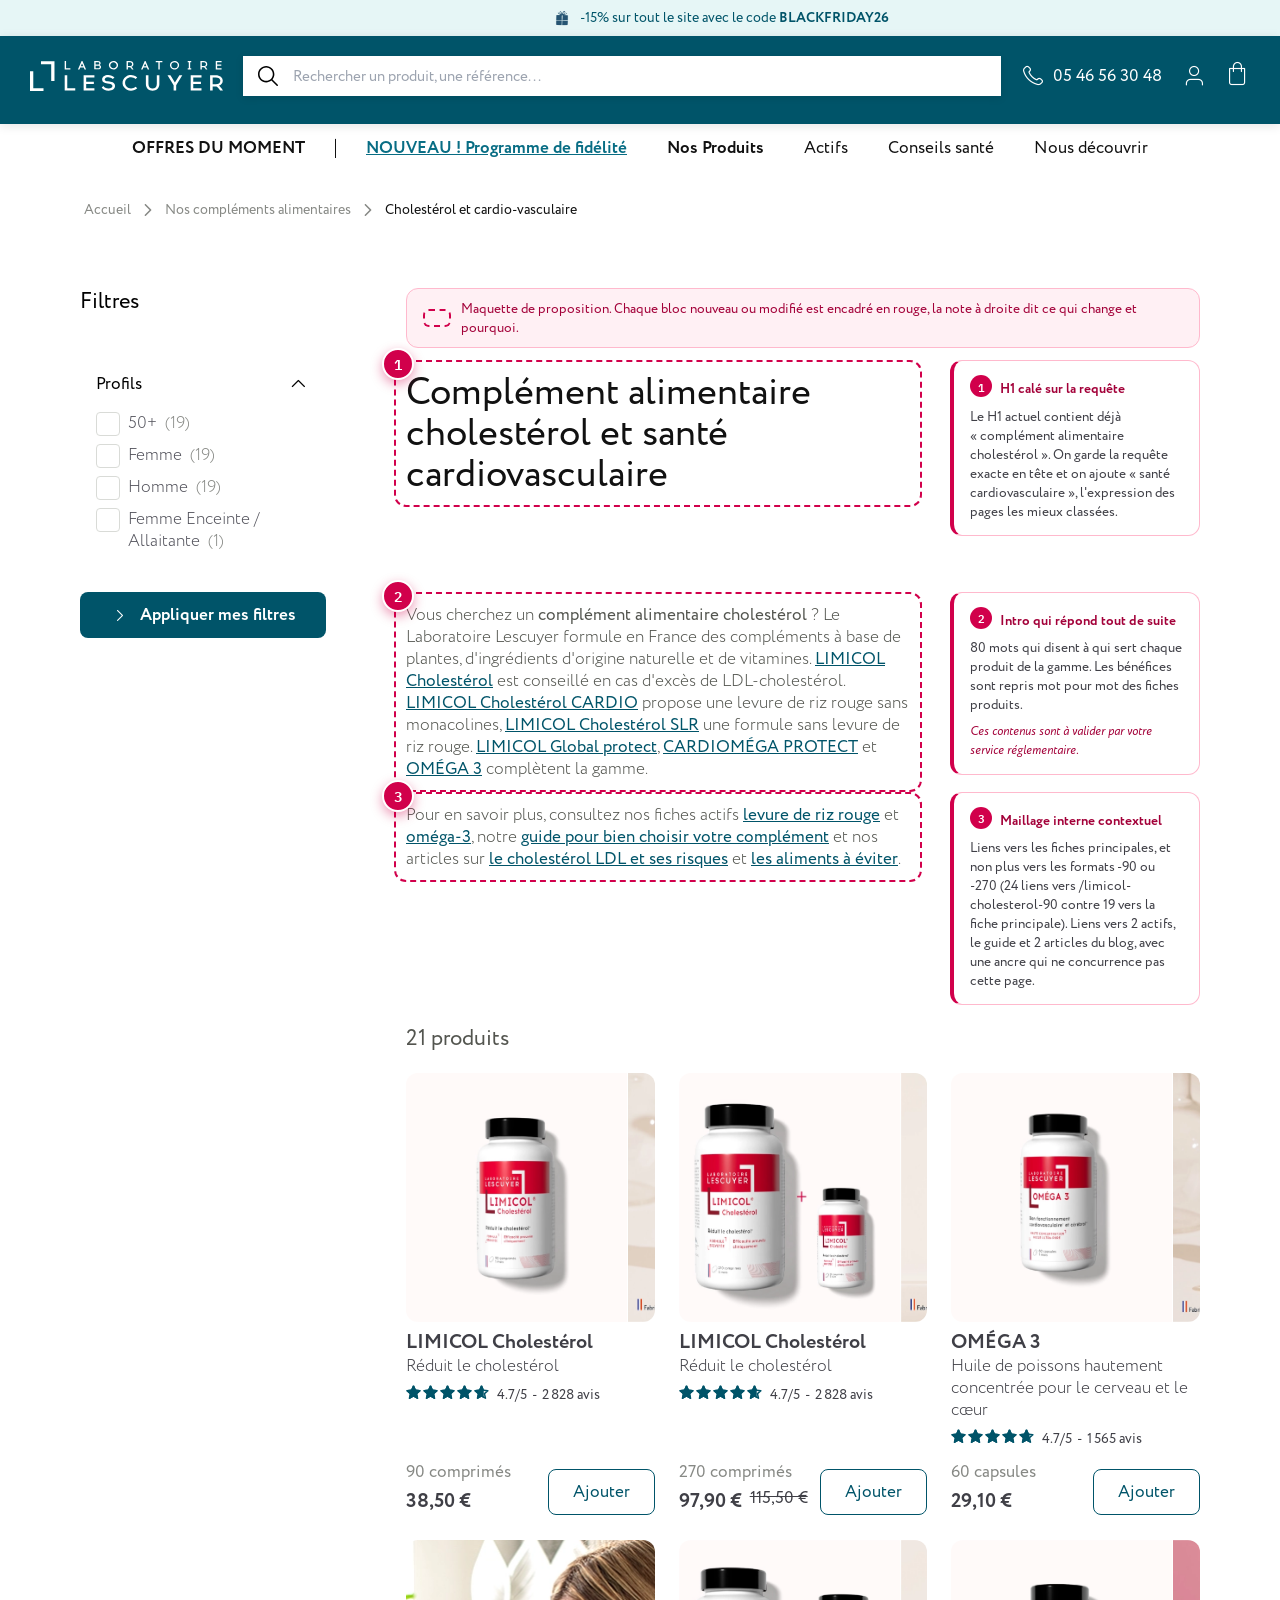
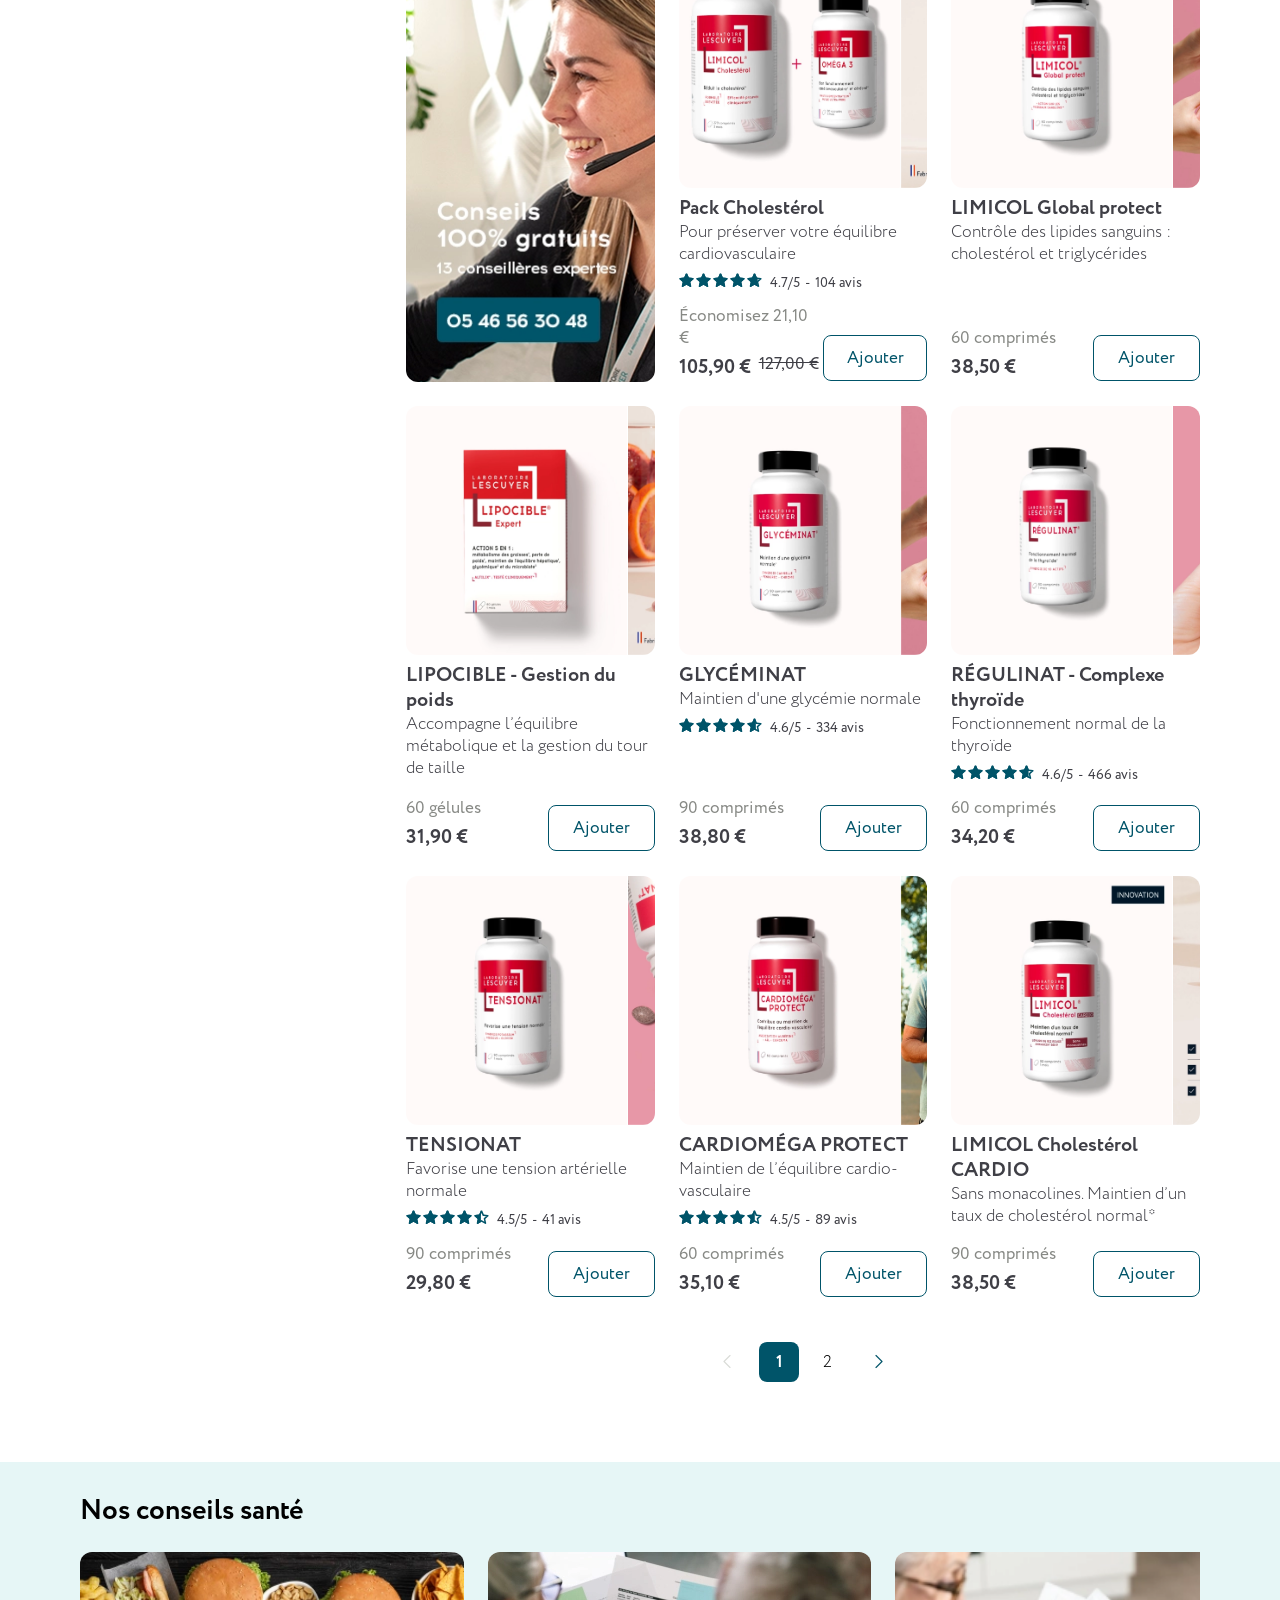
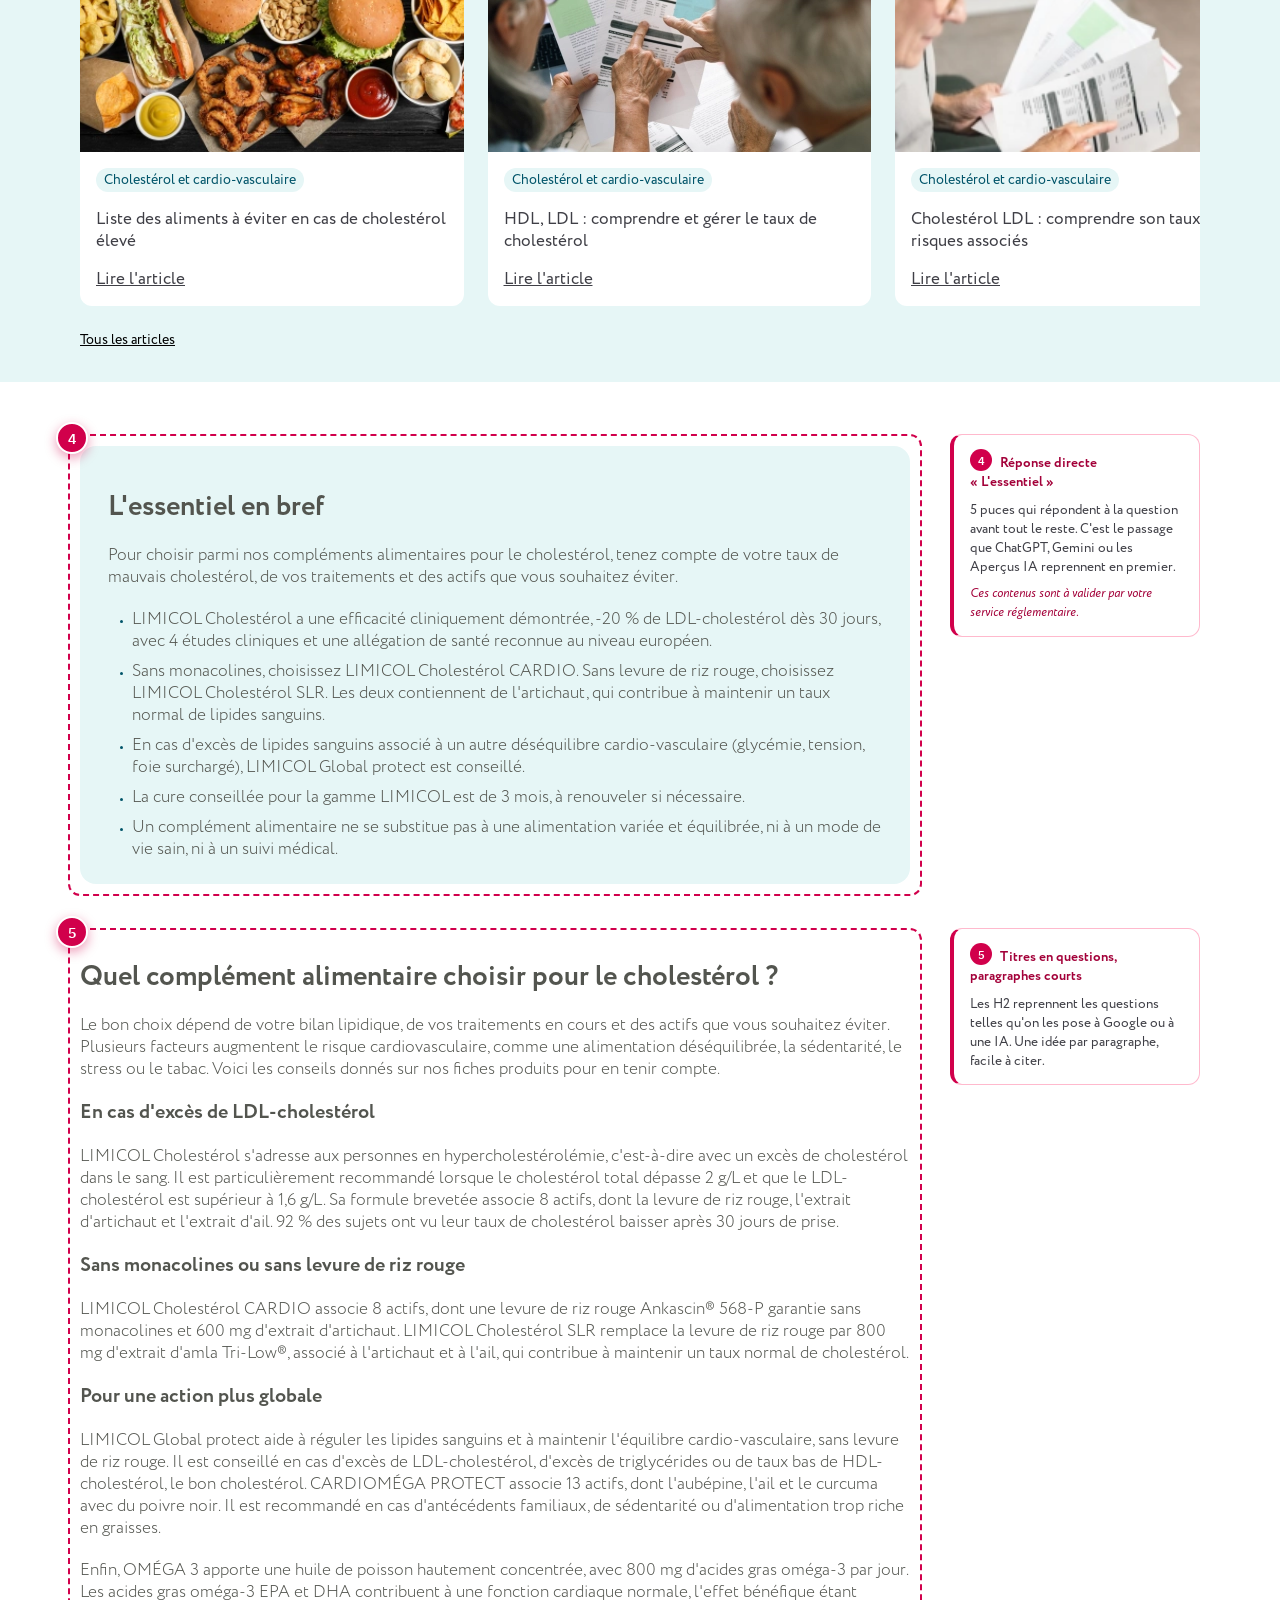
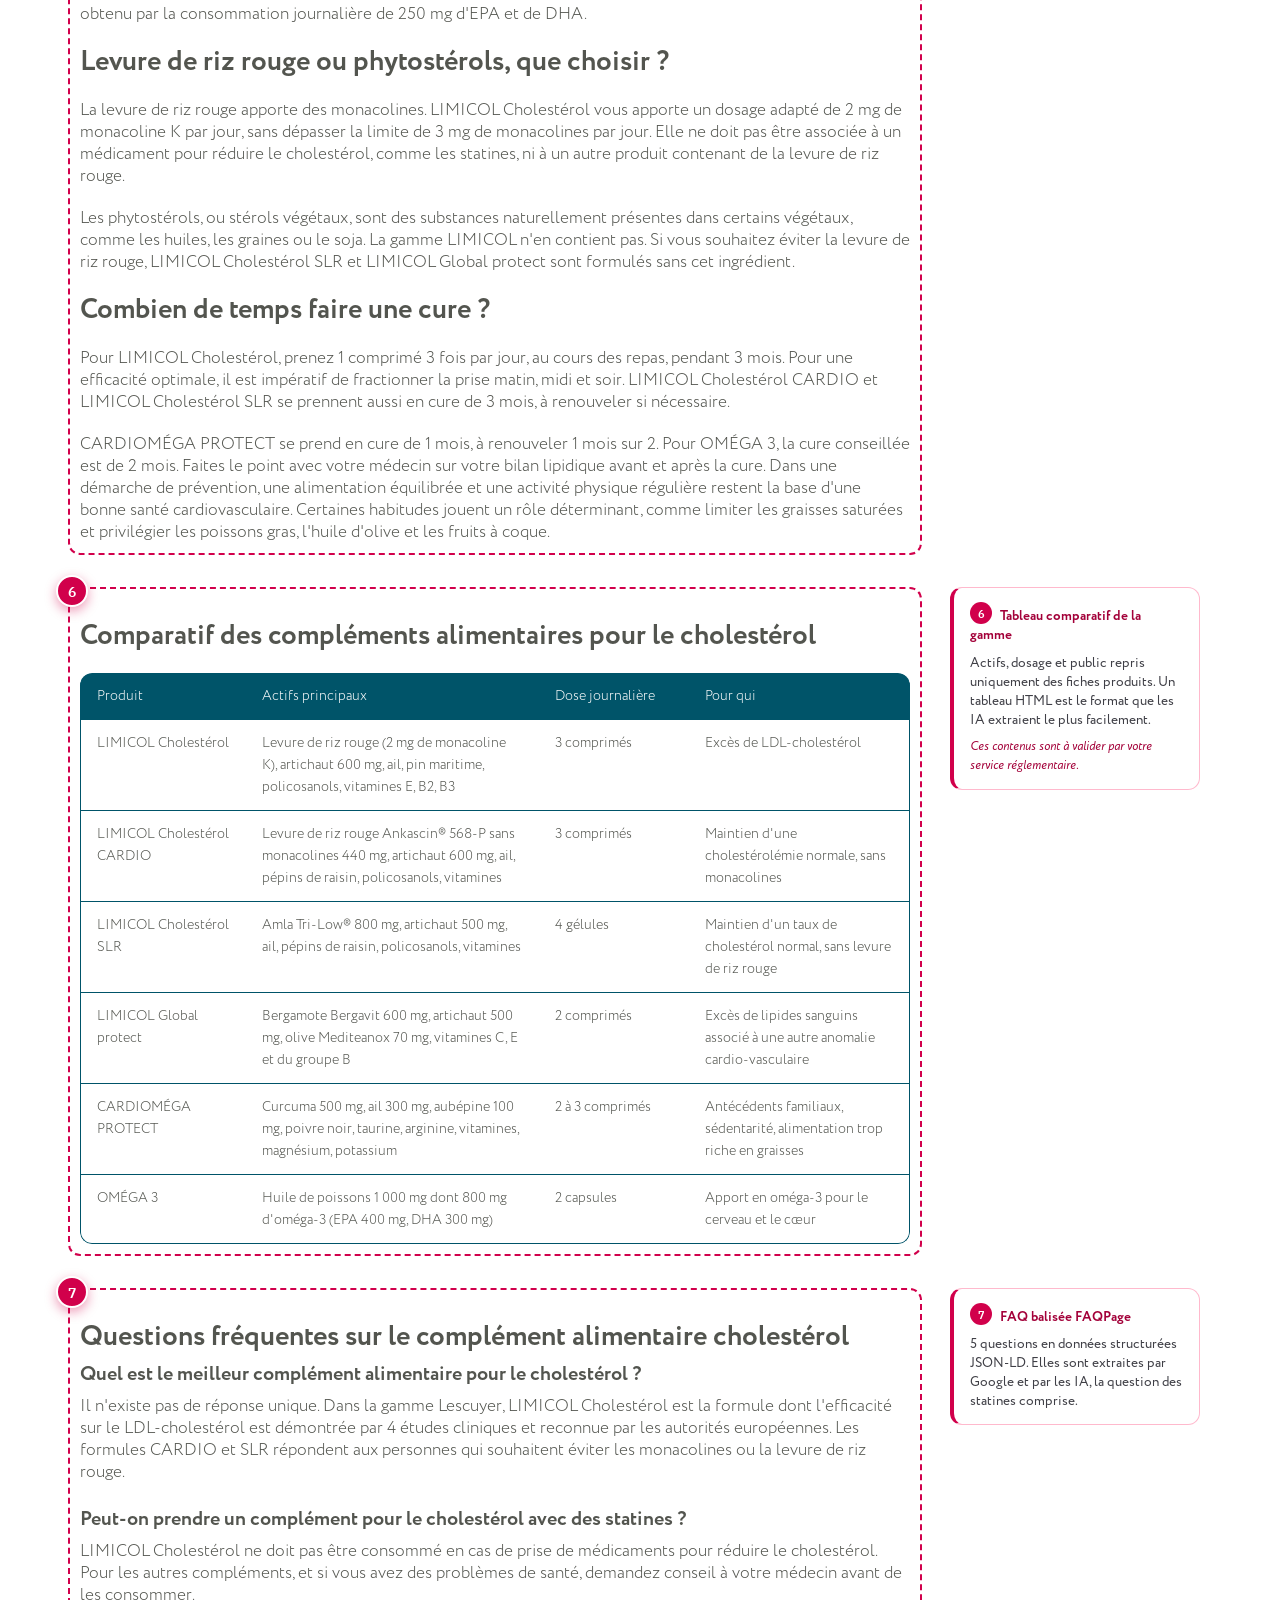
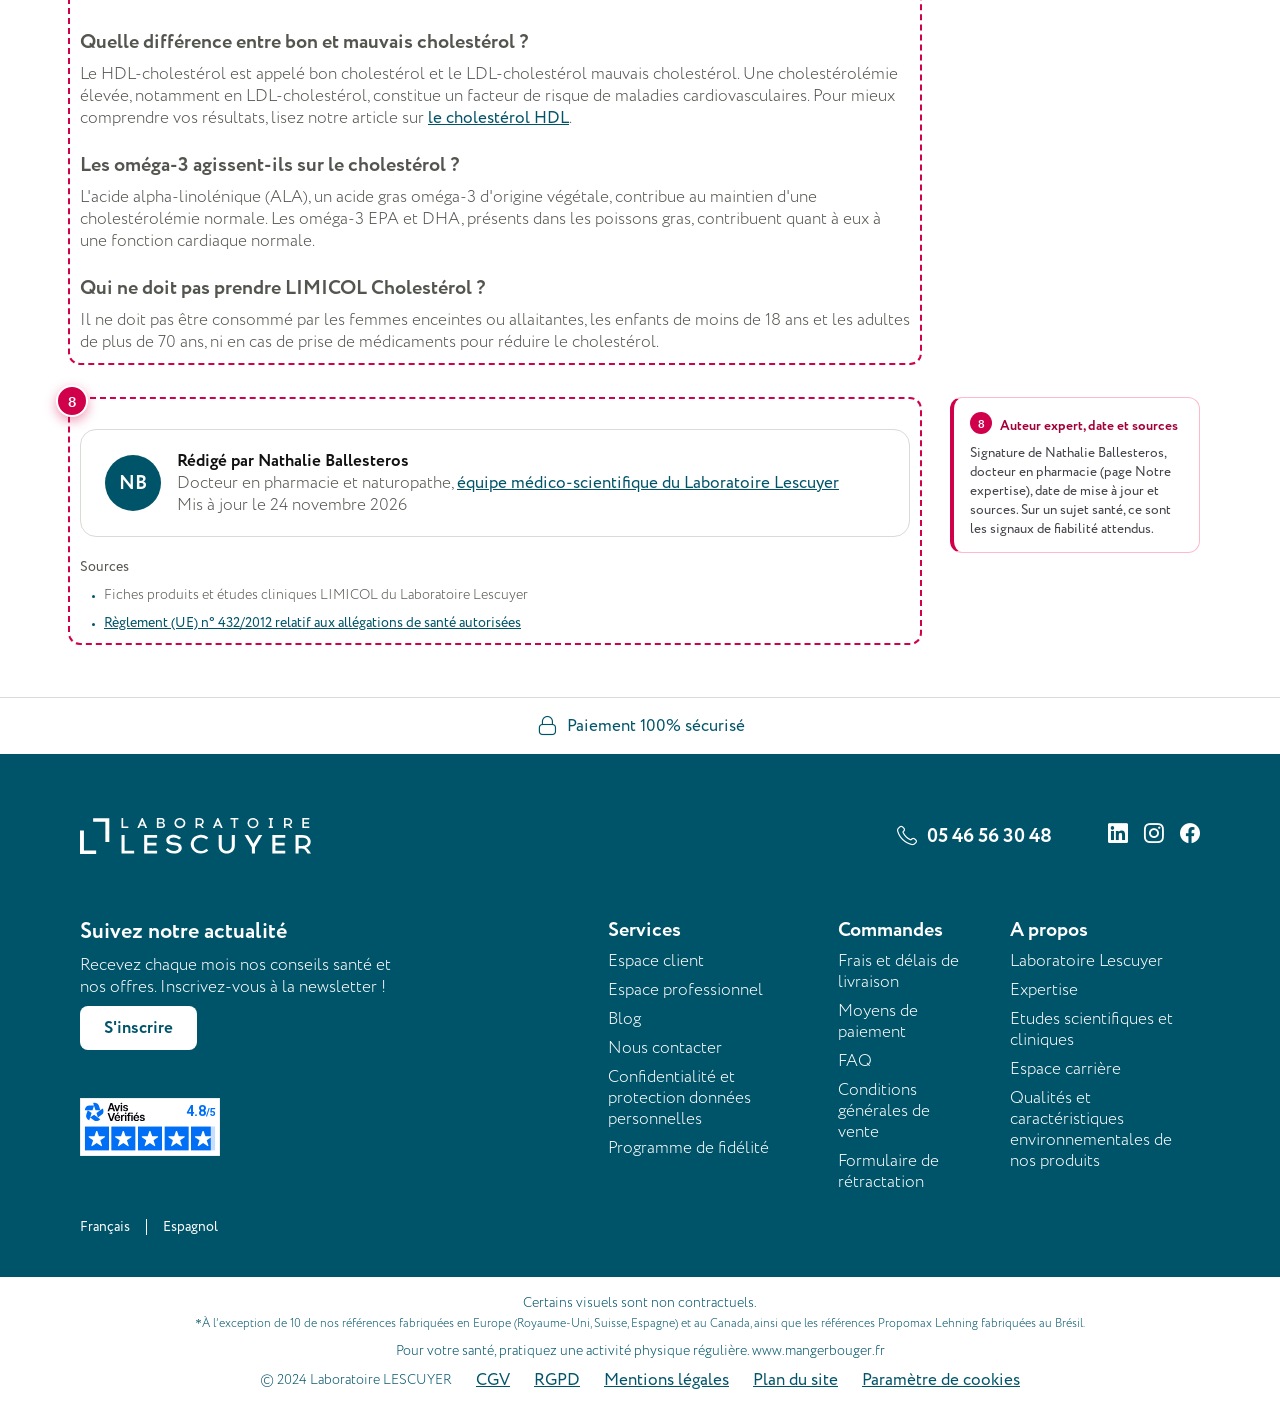
==== index.html @ f57c7432 "Maquette page cholestérol (proposition SEO/GEO)" ====
<!DOCTYPE html><html lang="fr-FR" dir="ltr" class="" style=""><head>
<meta name="robots" content="noindex, nofollow"><meta http-equiv="origin-trial" content="A7vZI3v+Gz7JfuRolKNM4Aff6zaGuT7X0mf3wtoZTnKv6497cVMnhy03KDqX7kBz/q/[base64]"><style type="text/css" data-primevue-style-id="layer-order">@layer tailwind-base, primevue, tailwind-utilities</style><meta charset="utf-8">
<meta name="viewport" content="width=device-width, initial-scale=1, maximum-scale=1, user-scalable=0">
<title>Complément alimentaire Cholestérol et cardio-vasculaire - Laboratoire Lescuyer</title>


<link rel="stylesheet" as="style" href="assets/use.typekit.net/gea6ejv.css">
<style> </style>
<style>.border-spacing-0,table{--tw-border-spacing-x:0;--tw-border-spacing-y:0}.-rotate-180,.-translate-x-1\/2,.-translate-x-2\/4,.-translate-x-full,.-translate-y-1\/2,.-translate-y-3,.-translate-y-full,.\[\&\:first-child\]\:before\:translate-x-\[100\%\]:before,.\[\&\>\*\:first-child\]\:-translate-y-1\/2>*,.\[\&\>\*\:last-child\]\:-translate-y-1\/2>*,.before\:-translate-x-1\/2:before,.before\:-translate-y-1\/2:before,.before\:transform:before,.before\:translate-x-10:before,.hover\:scale-150,.lg\:-translate-y-0,.lg\:translate-y-0,.rotate-0,.rotate-45,.scale-0,.scale-100,.scale-110,.scale-125,.scale-150,.scale-75,.scale-\[0\.1\],.scale-\[1\.1\],.scale-\[1\,1\],.scale-y-\[0\.8\],.transform,.translate-x-0,.translate-x-10,.translate-x-1\/2,.translate-x-full,.translate-y-0,.translate-y-2\/4,.translate-y-\[2px\],.translate-y-\[48px\],.translate-y-\[4px\],.translate-y-full{--tw-translate-x:0;--tw-translate-y:0;--tw-rotate:0;--tw-skew-x:0;--tw-skew-y:0;--tw-scale-x:1;--tw-scale-y:1}.shadow-\[0_0_4px_rgba\(0\,0\,0\,0\.25\)\]{--tw-ring-offset-shadow:0 0 #0000;--tw-ring-shadow:0 0 #0000;--tw-shadow:0 0 #0000;--tw-shadow-colored:0 0 #0000}.focus-visible\:ring-1,.focus-visible\:ring-inset,.focus\:ring,.focus\:ring-0,.focus\:ring-1,.focus\:ring-inset,.peer-focus-visible\:ring-1,.ring-1,.ring-inset{--tw-ring-inset: ;--tw-ring-offset-width:0px;--tw-ring-offset-color:#fff;--tw-ring-color:rgba(59,130,246,.5);--tw-ring-offset-shadow:0 0 #0000;--tw-ring-shadow:0 0 #0000;--tw-shadow:0 0 #0000;--tw-shadow-colored:0 0 #0000}.blur,.drop-shadow-lg,.drop-shadow-md,.filter{--tw-blur: ;--tw-brightness: ;--tw-contrast: ;--tw-grayscale: ;--tw-hue-rotate: ;--tw-invert: ;--tw-saturate: ;--tw-sepia: ;--tw-drop-shadow: }.backdrop-blur-\[10px\],.backdrop-blur-sm{--tw-backdrop-blur: ;--tw-backdrop-brightness: ;--tw-backdrop-contrast: ;--tw-backdrop-grayscale: ;--tw-backdrop-hue-rotate: ;--tw-backdrop-invert: ;--tw-backdrop-opacity: ;--tw-backdrop-saturate: ;--tw-backdrop-sepia: }*,:after,:before{border:0 solid;box-sizing:border-box}:after,:before{--tw-content:""}:host,html{line-height:1.5;-webkit-text-size-adjust:100%;font-family:ui-sans-serif,system-ui,sans-serif,Apple Color Emoji,Segoe UI Emoji,Segoe UI Symbol,Noto Color Emoji;font-feature-settings:normal;font-variation-settings:normal;-moz-tab-size:4;-o-tab-size:4;tab-size:4;-webkit-tap-highlight-color:transparent}body{line-height:inherit;margin:0}hr{border-top-width:1px;color:inherit;height:0}abbr:where([title]){-webkit-text-decoration:underline dotted;text-decoration:underline dotted}h1,h2,h3,h4,h5,h6{font-size:inherit;font-weight:inherit}a{color:inherit;text-decoration:inherit}b,strong{font-weight:bolder}code,kbd,pre,samp{font-family:ui-monospace,SFMono-Regular,Menlo,Monaco,Consolas,Liberation Mono,Courier New,monospace;font-feature-settings:normal;font-size:1em;font-variation-settings:normal}small{font-size:80%}sub,sup{font-size:75%;line-height:0;position:relative;vertical-align:baseline}sub{bottom:-.25em}sup{top:-.5em}table{border-collapse:collapse;border-color:inherit;text-indent:0}button,input,optgroup,select,textarea{color:inherit;font-family:inherit;font-feature-settings:inherit;font-size:100%;font-variation-settings:inherit;font-weight:inherit;letter-spacing:inherit;line-height:inherit;margin:0;padding:0}button,select{text-transform:none}button,input:where([type=button]),input:where([type=reset]),input:where([type=submit]){-webkit-appearance:button;background-color:transparent;background-image:none}:-moz-focusring{outline:auto}:-moz-ui-invalid{box-shadow:none}progress{vertical-align:baseline}::-webkit-inner-spin-button,::-webkit-outer-spin-button{height:auto}[type=search]{-webkit-appearance:textfield;outline-offset:-2px}::-webkit-search-decoration{-webkit-appearance:none}::-webkit-file-upload-button{-webkit-appearance:button;font:inherit}summary{display:list-item}blockquote,dd,dl,figure,h1,h2,h3,h4,h5,h6,hr,p,pre{margin:0}fieldset{margin:0}fieldset,legend{padding:0}menu,ol,ul{list-style:none;margin:0;padding:0}dialog{padding:0}textarea{resize:vertical}input::-moz-placeholder,textarea::-moz-placeholder{color:#9ca3af;opacity:1}input::placeholder,textarea::placeholder{color:#9ca3af;opacity:1}[role=button],button{cursor:pointer}:disabled{cursor:default}audio,canvas,embed,iframe,img,object,svg,video{display:block;vertical-align:middle}img,video{height:auto;max-width:100%}[hidden]:where(:not([hidden=until-found])){display:none}input[type=number]::-webkit-inner-spin-button,input[type=number]::-webkit-outer-spin-button{-webkit-appearance:none;appearance:none;margin:0}body{font-family:circe,sans-serif;font-size:14px;line-height:20px}.title-1{font-size:28px;line-height:38px}@media(min-width:1024px){.title-1{font-size:34px;line-height:44px}}.title-2{font-size:22px;font-weight:700;line-height:28px}@media(min-width:1024px){.title-2{font-size:28px;line-height:34px}}.title-3{font-size:22px;line-height:28px}.title-4{font-size:20px;line-height:25px}@media(min-width:1024px){.title-4{font-size:22px;line-height:28px}}.title-5{font-size:20px;line-height:25px}.title-content{font-size:22px;font-weight:700;line-height:28px}@media(min-width:1024px){.title-content{font-size:28px;line-height:34px}}.regular-text{font-size:17px;line-height:22px}.\!link:focus-visible{outline-style:solid}.link:focus-visible{outline-style:solid}button:focus-visible{outline-color:rgb(var(--primary));outline-offset:4px;outline-style:solid;outline-width:2px}.sr-only{height:1px;margin:-1px;overflow:hidden;padding:0;position:absolute;width:1px;clip:rect(0,0,0,0);border-width:0;white-space:nowrap}.not-sr-only{height:auto;margin:0;overflow:visible;padding:0;position:static;width:auto;clip:auto;white-space:normal}.pointer-events-none{pointer-events:none}.pointer-events-auto{pointer-events:auto}.visible{visibility:visible}.invisible{visibility:hidden}.static{position:static}.\!fixed{position:fixed!important}.fixed{position:fixed}.\!absolute{position:absolute!important}.absolute{position:absolute}.relative{position:relative}.sticky{position:sticky}.inset-0{inset:0}.inset-x-0{left:0;right:0}.inset-x-16{left:1rem;right:1rem}.\!left-0{left:0!important}.\!top-0{top:0!important}.-bottom-24{bottom:-1.5rem}.bottom-0{bottom:0}.bottom-16{bottom:1rem}.bottom-2{bottom:.125rem}.bottom-32{bottom:2rem}.bottom-8{bottom:.5rem}.bottom-\[-0\.75rem\]{bottom:-.75rem}.bottom-\[20px\]{bottom:20px}.bottom-\[24px\]{bottom:24px}.bottom-\[40px\]{bottom:40px}.bottom-\[56px\]{bottom:56px}.bottom-\[7\%\]{bottom:7%}.left-0{left:0}.left-1\/2{left:50%}.left-16{left:1rem}.left-2\/4{left:50%}.left-8{left:.5rem}.left-\[11px\]{left:11px}.left-\[12px\]{left:12px}.left-\[167px\]{left:167px}.left-\[50\%\]{left:50%}.left-\[80px\]{left:80px}.left-\[8px\]{left:8px}.left-\[95\%\]{left:95%}.left-\[calc\(100\%-78px\)\]{left:calc(100% - 78px)}.right-0{right:0}.right-1\/2{right:50%}.right-12{right:.75rem}.right-16{right:1rem}.right-3{right:.1875rem}.right-8{right:.5rem}.right-\[\.75rem\]{right:.75rem}.right-\[0\.5rem\]{right:.5rem}.right-\[12px\]{right:12px}.right-\[20px\]{right:20px}.right-\[24px\]{right:24px}.right-\[50\%\]{right:50%}.right-\[calc\(100\%-160px\)\]{right:calc(100% - 160px)}.top-0{top:0}.top-1\/2{top:50%}.top-32{top:2rem}.top-\[-2px\]{top:-2px}.top-\[-3px\]{top:-3px}.top-\[175px\]{top:175px}.top-\[18px\]{top:18px}.top-\[211px\]{top:211px}.top-\[40px\]{top:40px}.top-\[50\%\]{top:50%}.top-\[88px\]{top:88px}.top-\[89px\]{top:89px}.top-\[8px\]{top:8px}.top-\[calc\(100\%-42px\)\]{top:calc(100% - 42px)}.top-\[calc\(50\%-17\.5px\)\]{top:calc(50% - 17.5px)}.top-\[unset\]{top:unset}.top-full{top:100%}.z-0{z-index:0}.z-10{z-index:10}.z-20{z-index:20}.z-40{z-index:40}.z-50{z-index:50}.z-\[-1\]{z-index:-1}.z-\[100\]{z-index:100}.z-\[1\]{z-index:1}.z-\[96\]{z-index:96}.z-\[97\]{z-index:97}.z-\[9999\]{z-index:9999}.z-\[999\]{z-index:999}.z-\[99\]{z-index:99}.order-1{order:1}.order-2{order:2}.order-3{order:3}.col-span-1{grid-column:span 1/span 1}.col-span-2{grid-column:span 2/span 2}.float-right{float:right}.float-left{float:left}.\!m-0{margin:0!important}.-m-4{margin:-.25rem}.m-0{margin:0}.m-2{margin:.125rem}.m-\[0\.143rem\]{margin:.143rem}.m-auto{margin:auto}.\!my-40{margin-bottom:2.5rem!important;margin-top:2.5rem!important}.-mx-40{margin-left:-2.5rem;margin-right:-2.5rem}.mx-0{margin-left:0;margin-right:0}.mx-12{margin-left:.75rem;margin-right:.75rem}.mx-16{margin-left:1rem;margin-right:1rem}.mx-2{margin-left:.125rem;margin-right:.125rem}.mx-4{margin-left:.25rem;margin-right:.25rem}.mx-8{margin-left:.5rem;margin-right:.5rem}.mx-\[-10px\]{margin-left:-10px;margin-right:-10px}.mx-auto{margin-left:auto;margin-right:auto}.my-0{margin-bottom:0;margin-top:0}.my-12{margin-bottom:.75rem;margin-top:.75rem}.my-16{margin-bottom:1rem;margin-top:1rem}.my-24{margin-bottom:1.5rem;margin-top:1.5rem}.my-32{margin-bottom:2rem;margin-top:2rem}.my-4{margin-bottom:.25rem;margin-top:.25rem}.my-40{margin-bottom:2.5rem;margin-top:2.5rem}.my-5{margin-bottom:.3125rem;margin-top:.3125rem}.my-8{margin-bottom:.5rem;margin-top:.5rem}.my-\[2px\]{margin-bottom:2px;margin-top:2px}.-mb-2{margin-bottom:-.125rem}.-mb-8{margin-bottom:-.5rem}.-mb-\[10px\]{margin-bottom:-10px}.-ml-16{margin-left:-1rem}.-ml-2{margin-left:-.125rem}.-ml-3{margin-left:-.1875rem}.-ml-4{margin-left:-.25rem}.-ml-8{margin-left:-.5rem}.-ml-\[10px\]{margin-left:-10px}.-ml-\[2px\]{margin-left:-2px}.-ml-\[5px\]{margin-left:-5px}.-mr-2{margin-right:-.125rem}.-mt-12{margin-top:-.75rem}.-mt-16{margin-top:-1rem}.-mt-2{margin-top:-.125rem}.-mt-4{margin-top:-.25rem}.-mt-\[10px\]{margin-top:-10px}.-mt-\[5px\]{margin-top:-5px}.mb-0{margin-bottom:0}.mb-10{margin-bottom:.625rem}.mb-16{margin-bottom:1rem}.mb-2{margin-bottom:.125rem}.mb-20{margin-bottom:1.25rem}.mb-24{margin-bottom:1.5rem}.mb-3{margin-bottom:.1875rem}.mb-32{margin-bottom:2rem}.mb-4{margin-bottom:.25rem}.mb-40{margin-bottom:2.5rem}.mb-5{margin-bottom:.3125rem}.mb-8{margin-bottom:.5rem}.mb-80{margin-bottom:5rem}.mb-\[-16px\]{margin-bottom:-16px}.mb-\[0\.375rem\]{margin-bottom:.375rem}.mb-\[15px\]{margin-bottom:15px}.mb-\[16px\]{margin-bottom:16px}.mb-\[24px\]{margin-bottom:24px}.mb-\[5px\]{margin-bottom:5px}.mb-\[80px\]{margin-bottom:80px}.mb-auto{margin-bottom:auto}.ml-0{margin-left:0}.ml-10{margin-left:.625rem}.ml-16{margin-left:1rem}.ml-2{margin-left:.125rem}.ml-20{margin-left:1.25rem}.ml-8{margin-left:.5rem}.ml-80{margin-left:5rem}.ml-\[-1px\]{margin-left:-1px}.ml-\[0\.375rem\]{margin-left:.375rem}.ml-\[calc\(1\.29rem\+2px\)\]{margin-left:calc(1.29rem + 2px)}.ml-auto{margin-left:auto}.mr-0{margin-right:0}.mr-16{margin-right:1rem}.mr-2{margin-right:.125rem}.mr-4{margin-right:.25rem}.mr-40{margin-right:2.5rem}.mr-5{margin-right:.3125rem}.mr-8{margin-right:.5rem}.mr-auto{margin-right:auto}.ms-5{margin-inline-start:.3125rem}.mt-0{margin-top:0}.mt-10{margin-top:.625rem}.mt-12{margin-top:.75rem}.mt-16{margin-top:1rem}.mt-2{margin-top:.125rem}.mt-20{margin-top:1.25rem}.mt-24{margin-top:1.5rem}.mt-3{margin-top:.1875rem}.mt-32{margin-top:2rem}.mt-40{margin-top:2.5rem}.mt-5{margin-top:.3125rem}.mt-8{margin-top:.5rem}.mt-\[-0\.5rem\]{margin-top:-.5rem}.mt-\[-20px\]{margin-top:-20px}.mt-\[0\.2rem\]{margin-top:.2rem}.mt-\[16px\]{margin-top:16px}.mt-\[2px\]{margin-top:2px}.mt-\[42px\]{margin-top:42px}.mt-auto{margin-top:auto}.box-border{box-sizing:border-box}.block{display:block}.inline-block{display:inline-block}.inline{display:inline}.flex{display:flex}.inline-flex{display:inline-flex}.table{display:table}.grid{display:grid}.hidden{display:none}.aspect-square{aspect-ratio:1/1}.aspect-video{aspect-ratio:16/9}.size-10{height:.625rem;width:.625rem}.size-12{height:.75rem;width:.75rem}.size-16{height:1rem;width:1rem}.size-20{height:1.25rem;width:1.25rem}.size-32{height:2rem;width:2rem}.size-40{height:2.5rem;width:2.5rem}.size-48{height:3rem;width:3rem}.size-\[118px\]{height:118px;width:118px}.size-\[120px\]{height:120px;width:120px}.size-\[12px\]{height:12px;width:12px}.size-\[24px\]{height:24px;width:24px}.size-\[35px\]{height:35px;width:35px}.size-\[40px\]{height:40px;width:40px}.size-full{height:100%;width:100%}.\!h-\[40px\]{height:40px!important}.\!h-\[430px\]{height:430px!important}.\!h-auto{height:auto!important}.\!h-full{height:100%!important}.\!h-min{height:-moz-min-content!important;height:min-content!important}.\!h-screen{height:100vh!important}.h-0{height:0}.h-10{height:.625rem}.h-12{height:.75rem}.h-16{height:1rem}.h-2{height:.125rem}.h-20{height:1.25rem}.h-24{height:1.5rem}.h-3{height:.1875rem}.h-32{height:2rem}.h-4{height:.25rem}.h-5{height:.3125rem}.h-72{height:4.5rem}.h-8{height:.5rem}.h-\[0\.875rem\]{height:.875rem}.h-\[1\.125rem\]{height:1.125rem}.h-\[1\.5rem\]{height:1.5rem}.h-\[1\.70rem\]{height:1.7rem}.h-\[100px\]{height:100px}.h-\[100vh\]{height:100vh}.h-\[10px\]{height:10px}.h-\[1200px\]{height:1200px}.h-\[120px\]{height:120px}.h-\[14px\]{height:14px}.h-\[150px\]{height:150px}.h-\[15px\]{height:15px}.h-\[166px\]{height:166px}.h-\[16px\]{height:16px}.h-\[180px\]{height:180px}.h-\[2\.25rem\]{height:2.25rem}.h-\[20px\]{height:20px}.h-\[223px\]{height:223px}.h-\[250px\]{height:250px}.h-\[2\]{height:2}.h-\[2px\]{height:2px}.h-\[2rem\]{height:2rem}.h-\[300px\]{height:300px}.h-\[30px\]{height:30px}.h-\[328px\]{height:328px}.h-\[32px\]{height:32px}.h-\[350px\]{height:350px}.h-\[354px\]{height:354px}.h-\[360px\]{height:360px}.h-\[3px\]{height:3px}.h-\[3rem\]{height:3rem}.h-\[40px\]{height:40px}.h-\[480px\]{height:480px}.h-\[4px\]{height:4px}.h-\[50px\]{height:50px}.h-\[550px\]{height:550px}.h-\[56px\]{height:56px}.h-\[600px\]{height:600px}.h-\[80px\]{height:80px}.h-\[9px\]{height:9px}.h-\[calc\(100\%\+18px\)\]{height:calc(100% + 18px)}.h-\[calc\(100\%-186px\)\]{height:calc(100% - 186px)}.h-\[calc\(100\%-2px\)\]{height:calc(100% - 2px)}.h-\[calc\(100dvh-89px\)\]{height:calc(100dvh - 89px)}.h-\[calc\(100vh-175px\)\]{height:calc(100vh - 175px)}.h-\[calc\(100vh-211px\)\]{height:calc(100vh - 211px)}.h-auto{height:auto}.h-full{height:100%}.h-screen{height:100vh}.\!max-h-full{max-height:100%!important}.max-h-0{max-height:0}.max-h-40{max-height:2.5rem}.max-h-\[1000px\]{max-height:1000px}.max-h-\[100vh\]{max-height:100vh}.max-h-\[180px\]{max-height:180px}.max-h-\[200px\]{max-height:200px}.max-h-\[24rem\]{max-height:24rem}.max-h-\[300px\]{max-height:300px}.max-h-\[80svh\]{max-height:80svh}.max-h-\[92px\]{max-height:92px}.max-h-\[calc\(100vh-175px\)\]{max-height:calc(100vh - 175px)}.max-h-\[calc\(100vh-211px\)\]{max-height:calc(100vh - 211px)}.max-h-full{max-height:100%}.max-h-screen{max-height:100vh}.min-h-0{min-height:0}.min-h-\[120px\]{min-height:120px}.min-h-\[12rem\]{min-height:12rem}.min-h-\[190px\]{min-height:190px}.min-h-\[218px\]{min-height:218px}.min-h-\[328px\]{min-height:328px}.min-h-\[40px\]{min-height:40px}.min-h-\[500px\]{min-height:500px}.min-h-\[56px\]{min-height:56px}.min-h-\[70px\]{min-height:70px}.min-h-\[800px\]{min-height:800px}.min-h-\[92px\]{min-height:92px}.min-h-full{min-height:100%}.\!w-80{width:5rem!important}.\!w-\[114px\]{width:114px!important}.\!w-\[40px\]{width:40px!important}.\!w-screen{width:100vw!important}.w-0{width:0}.w-1\/2{width:50%}.w-1\/3{width:33.333333%}.w-1\/5{width:20%}.w-10{width:.625rem}.w-12{width:.75rem}.w-16{width:1rem}.w-2{width:.125rem}.w-24{width:1.5rem}.w-3{width:.1875rem}.w-32{width:2rem}.w-4{width:.25rem}.w-5{width:.3125rem}.w-8{width:.5rem}.w-80{width:5rem}.w-\[0\.875rem\]{width:.875rem}.w-\[1\%\]{width:1%}.w-\[1\.125rem\]{width:1.125rem}.w-\[1\.143rem\]{width:1.143rem}.w-\[1\.70rem\]{width:1.7rem}.w-\[100px\]{width:100px}.w-\[100vw\]{width:100vw}.w-\[105px\]{width:105px}.w-\[10px\]{width:10px}.w-\[140px\]{width:140px}.w-\[144px\]{width:144px}.w-\[14px\]{width:14px}.w-\[150px\]{width:150px}.w-\[17px\]{width:17px}.w-\[193px\]{width:193px}.w-\[194px\]{width:194px}.w-\[1px\]{width:1px}.w-\[200px\]{width:200px}.w-\[20px\]{width:20px}.w-\[21px\]{width:21px}.w-\[220px\]{width:220px}.w-\[231px\]{width:231px}.w-\[250px\]{width:250px}.w-\[25px\]{width:25px}.w-\[2px\]{width:2px}.w-\[300px\]{width:300px}.w-\[302px\]{width:302px}.w-\[320px\]{width:320px}.w-\[3px\]{width:3px}.w-\[3rem\]{width:3rem}.w-\[40px\]{width:40px}.w-\[46px\]{width:46px}.w-\[56px\]{width:56px}.w-\[60px\]{width:60px}.w-\[80px\]{width:80px}.w-\[90\%\]{width:90%}.w-\[9px\]{width:9px}.w-\[calc\(100\%\+16px\)\]{width:calc(100% + 16px)}.w-\[calc\(100\%\+18px\)\]{width:calc(100% + 18px)}.w-\[calc\(100\%-136px\)\]{width:calc(100% - 136px)}.w-\[calc\(100\%-24px\)\]{width:calc(100% - 24px)}.w-\[calc\(100\%-32px\)\]{width:calc(100% - 32px)}.w-\[calc\(100\%-8px-80px\)\]{width:calc(100% - 88px)}.w-\[calc\(100\%\/3\)\]{width:33.33333%}.w-\[calc\(100vw-542px\)\]{width:calc(100vw - 542px)}.w-\[calc\(25\%-6px\)\]{width:calc(25% - 6px)}.w-\[calc\(50\%-20px\)\]{width:calc(50% - 20px)}.w-auto{width:auto}.w-fit{width:-moz-fit-content;width:fit-content}.w-full{width:100%}.w-screen{width:100vw}.min-w-0{min-width:0}.min-w-10{min-width:.625rem}.min-w-\[0\.5rem\]{min-width:.5rem}.min-w-\[1\.5rem\]{min-width:1.5rem}.min-w-\[100px\]{min-width:100px}.min-w-\[12\.5rem\]{min-width:12.5rem}.min-w-\[120px\]{min-width:120px}.min-w-\[12rem\]{min-width:12rem}.min-w-\[180px\]{min-width:180px}.min-w-\[2\.25rem\]{min-width:2.25rem}.min-w-\[2\.5rem\]{min-width:2.5rem}.min-w-\[2rem\]{min-width:2rem}.min-w-\[3rem\]{min-width:3rem}.min-w-\[40px\]{min-width:40px}.min-w-\[80px\]{min-width:80px}.min-w-\[80vw\]{min-width:80vw}.min-w-\[92px\]{min-width:92px}.min-w-full{min-width:100%}.max-w-\[1000px\]{max-width:1000px}.max-w-\[120px\]{max-width:120px}.max-w-\[190px\]{max-width:190px}.max-w-\[240px\]{max-width:240px}.max-w-\[300px\]{max-width:300px}.max-w-\[350px\]{max-width:350px}.max-w-\[3rem\]{max-width:3rem}.max-w-\[40px\]{max-width:40px}.max-w-\[680px\]{max-width:680px}.max-w-\[80\%\]{max-width:80%}.max-w-\[800px\]{max-width:800px}.max-w-\[845px\]{max-width:845px}.max-w-\[92px\]{max-width:92px}.max-w-\[calc\(100\%-32px\)\]{max-width:calc(100% - 32px)}.max-w-full{max-width:100%}.max-w-none{max-width:none}.flex-1{flex:1 1 0%}.flex-auto{flex:1 1 auto}.flex-initial{flex:0 1 auto}.flex-none{flex:none}.flex-shrink{flex-shrink:1}.flex-shrink-0{flex-shrink:0}.shrink{flex-shrink:1}.shrink-0{flex-shrink:0}.grow{flex-grow:1}.grow-0{flex-grow:0}.basis-2\/4{flex-basis:50%}.basis-\[50rem\]{flex-basis:50rem}.table-fixed{table-layout:fixed}.border-collapse{border-collapse:collapse}.border-separate{border-collapse:separate}.border-spacing-0{--tw-border-spacing-x:0;--tw-border-spacing-y:0;border-spacing:var(--tw-border-spacing-x) var(--tw-border-spacing-y)}.origin-bottom{transform-origin:bottom}.origin-center{transform-origin:center}.origin-left{transform-origin:left}.origin-right{transform-origin:right}.origin-top{transform-origin:top}.origin-top-right{transform-origin:top right}.-translate-x-1\/2,.-translate-x-2\/4{--tw-translate-x:-50%}.-translate-x-1\/2,.-translate-x-2\/4,.-translate-x-full{transform:translate(var(--tw-translate-x),var(--tw-translate-y)) rotate(var(--tw-rotate)) skew(var(--tw-skew-x)) skewY(var(--tw-skew-y)) scaleX(var(--tw-scale-x)) scaleY(var(--tw-scale-y))}.-translate-x-full{--tw-translate-x:-100%}.-translate-y-1\/2{--tw-translate-y:-50%}.-translate-y-1\/2,.-translate-y-3{transform:translate(var(--tw-translate-x),var(--tw-translate-y)) rotate(var(--tw-rotate)) skew(var(--tw-skew-x)) skewY(var(--tw-skew-y)) scaleX(var(--tw-scale-x)) scaleY(var(--tw-scale-y))}.-translate-y-3{--tw-translate-y:-.1875rem}.-translate-y-full{--tw-translate-y:-100%}.-translate-y-full,.translate-x-0{transform:translate(var(--tw-translate-x),var(--tw-translate-y)) rotate(var(--tw-rotate)) skew(var(--tw-skew-x)) skewY(var(--tw-skew-y)) scaleX(var(--tw-scale-x)) scaleY(var(--tw-scale-y))}.translate-x-0{--tw-translate-x:0}.translate-x-1\/2{--tw-translate-x:50%}.translate-x-10,.translate-x-1\/2{transform:translate(var(--tw-translate-x),var(--tw-translate-y)) rotate(var(--tw-rotate)) skew(var(--tw-skew-x)) skewY(var(--tw-skew-y)) scaleX(var(--tw-scale-x)) scaleY(var(--tw-scale-y))}.translate-x-10{--tw-translate-x:.625rem}.translate-x-full{--tw-translate-x:100%}.translate-x-full,.translate-y-0{transform:translate(var(--tw-translate-x),var(--tw-translate-y)) rotate(var(--tw-rotate)) skew(var(--tw-skew-x)) skewY(var(--tw-skew-y)) scaleX(var(--tw-scale-x)) scaleY(var(--tw-scale-y))}.translate-y-0{--tw-translate-y:0}.translate-y-2\/4{--tw-translate-y:50%}.translate-y-2\/4,.translate-y-\[2px\]{transform:translate(var(--tw-translate-x),var(--tw-translate-y)) rotate(var(--tw-rotate)) skew(var(--tw-skew-x)) skewY(var(--tw-skew-y)) scaleX(var(--tw-scale-x)) scaleY(var(--tw-scale-y))}.translate-y-\[2px\]{--tw-translate-y:2px}.translate-y-\[48px\]{--tw-translate-y:48px}.translate-y-\[48px\],.translate-y-\[4px\]{transform:translate(var(--tw-translate-x),var(--tw-translate-y)) rotate(var(--tw-rotate)) skew(var(--tw-skew-x)) skewY(var(--tw-skew-y)) scaleX(var(--tw-scale-x)) scaleY(var(--tw-scale-y))}.translate-y-\[4px\]{--tw-translate-y:4px}.translate-y-full{--tw-translate-y:100%}.-rotate-180,.translate-y-full{transform:translate(var(--tw-translate-x),var(--tw-translate-y)) rotate(var(--tw-rotate)) skew(var(--tw-skew-x)) skewY(var(--tw-skew-y)) scaleX(var(--tw-scale-x)) scaleY(var(--tw-scale-y))}.-rotate-180{--tw-rotate:-180deg}.rotate-0{--tw-rotate:0deg}.rotate-0,.rotate-45{transform:translate(var(--tw-translate-x),var(--tw-translate-y)) rotate(var(--tw-rotate)) skew(var(--tw-skew-x)) skewY(var(--tw-skew-y)) scaleX(var(--tw-scale-x)) scaleY(var(--tw-scale-y))}.rotate-45{--tw-rotate:45deg}.scale-0{--tw-scale-x:0;--tw-scale-y:0}.scale-0,.scale-100{transform:translate(var(--tw-translate-x),var(--tw-translate-y)) rotate(var(--tw-rotate)) skew(var(--tw-skew-x)) skewY(var(--tw-skew-y)) scaleX(var(--tw-scale-x)) scaleY(var(--tw-scale-y))}.scale-100{--tw-scale-x:1;--tw-scale-y:1}.scale-110{--tw-scale-x:1.1;--tw-scale-y:1.1}.scale-110,.scale-125{transform:translate(var(--tw-translate-x),var(--tw-translate-y)) rotate(var(--tw-rotate)) skew(var(--tw-skew-x)) skewY(var(--tw-skew-y)) scaleX(var(--tw-scale-x)) scaleY(var(--tw-scale-y))}.scale-125{--tw-scale-x:1.25;--tw-scale-y:1.25}.scale-150{--tw-scale-x:1.5;--tw-scale-y:1.5}.scale-150,.scale-75{transform:translate(var(--tw-translate-x),var(--tw-translate-y)) rotate(var(--tw-rotate)) skew(var(--tw-skew-x)) skewY(var(--tw-skew-y)) scaleX(var(--tw-scale-x)) scaleY(var(--tw-scale-y))}.scale-75{--tw-scale-x:.75;--tw-scale-y:.75}.scale-\[0\.1\]{--tw-scale-x:.1;--tw-scale-y:.1}.scale-\[0\.1\],.scale-\[1\,1\]{transform:translate(var(--tw-translate-x),var(--tw-translate-y)) rotate(var(--tw-rotate)) skew(var(--tw-skew-x)) skewY(var(--tw-skew-y)) scaleX(var(--tw-scale-x)) scaleY(var(--tw-scale-y))}.scale-\[1\,1\]{--tw-scale-x:1,1;--tw-scale-y:1,1}.scale-\[1\.1\]{--tw-scale-x:1.1;--tw-scale-y:1.1}.scale-\[1\.1\],.scale-y-\[0\.8\]{transform:translate(var(--tw-translate-x),var(--tw-translate-y)) rotate(var(--tw-rotate)) skew(var(--tw-skew-x)) skewY(var(--tw-skew-y)) scaleX(var(--tw-scale-x)) scaleY(var(--tw-scale-y))}.scale-y-\[0\.8\]{--tw-scale-y:.8}.transform{transform:translate(var(--tw-translate-x),var(--tw-translate-y)) rotate(var(--tw-rotate)) skew(var(--tw-skew-x)) skewY(var(--tw-skew-y)) scaleX(var(--tw-scale-x)) scaleY(var(--tw-scale-y))}.\!transform-none{transform:none!important}.transform-none{transform:none}@keyframes moveItDown{0%{transform:translateY(-100%)}to{transform:translateY(0)}}.animate-move-it-down{animation:moveItDown .5s cubic-bezier(.445,.05,.55,.95) both}@keyframes moveItUp{0%{transform:translateY(0)}to{transform:translateY(-100%)}}.animate-move-it-up{animation:moveItUp .5s cubic-bezier(.445,.05,.55,.95) both}@keyframes pulse{50%{opacity:.5}}.animate-pulse{animation:pulse 2s cubic-bezier(.4,0,.6,1) infinite}@keyframes spin{to{transform:rotate(1turn)}}.animate-spin{animation:spin 1s linear infinite}.cursor-auto{cursor:auto}.cursor-col-resize{cursor:col-resize}.cursor-default{cursor:default}.cursor-grab{cursor:grab}.cursor-move{cursor:move}.cursor-pointer{cursor:pointer}.cursor-row-resize{cursor:row-resize}.cursor-text{cursor:text}.select-none{-webkit-user-select:none;-moz-user-select:none;user-select:none}.list-none{list-style-type:none}.appearance-none{-webkit-appearance:none;-moz-appearance:none;appearance:none}.auto-cols-\[100\%\]{grid-auto-columns:100%}.auto-cols-\[calc\(100\%-48px\)\]{grid-auto-columns:calc(100% - 48px)}.grid-flow-col{grid-auto-flow:column}.auto-rows-min{grid-auto-rows:min-content}.grid-cols-1{grid-template-columns:repeat(1,minmax(0,1fr))}.grid-cols-2{grid-template-columns:repeat(2,minmax(0,1fr))}.flex-row{flex-direction:row}.flex-row-reverse{flex-direction:row-reverse}.flex-col{flex-direction:column}.flex-col-reverse{flex-direction:column-reverse}.flex-wrap{flex-wrap:wrap}.flex-nowrap{flex-wrap:nowrap}.items-start{align-items:flex-start}.items-end{align-items:flex-end}.items-center{align-items:center}.items-baseline{align-items:baseline}.items-stretch{align-items:stretch}.justify-start{justify-content:flex-start}.justify-end{justify-content:flex-end}.justify-center{justify-content:center}.justify-between{justify-content:space-between}.gap-0{gap:0}.gap-10{gap:.625rem}.gap-12{gap:.75rem}.gap-14{gap:.875rem}.gap-16{gap:1rem}.gap-2{gap:.125rem}.gap-20{gap:1.25rem}.gap-24{gap:1.5rem}.gap-32{gap:2rem}.gap-4{gap:.25rem}.gap-40{gap:2.5rem}.gap-48{gap:3rem}.gap-5{gap:.3125rem}.gap-56{gap:3.5rem}.gap-8{gap:.5rem}.gap-\[8px\]{gap:8px}.gap-x-8{-moz-column-gap:.5rem;column-gap:.5rem}.gap-y-12{row-gap:.75rem}.gap-y-16{row-gap:1rem}.gap-y-24{row-gap:1.5rem}.place-self-start{place-self:start}.place-self-end{place-self:end}.place-self-center{place-self:center}.self-start{align-self:flex-start}.self-end{align-self:flex-end}.self-center{align-self:center}.overflow-auto{overflow:auto}.\!overflow-hidden{overflow:hidden!important}.overflow-hidden{overflow:hidden}.overflow-visible{overflow:visible}.overflow-scroll{overflow:scroll}.overflow-x-auto{overflow-x:auto}.overflow-y-auto{overflow-y:auto}.overflow-x-hidden{overflow-x:hidden}.overflow-y-hidden{overflow-y:hidden}.overflow-x-clip{overflow-x:clip}.overscroll-auto{overscroll-behavior:auto}.overscroll-contain{overscroll-behavior:contain}.scroll-smooth{scroll-behavior:smooth}.truncate{overflow:hidden;white-space:nowrap}.overflow-ellipsis,.text-ellipsis,.truncate{text-overflow:ellipsis}.text-clip{text-overflow:clip}.\!whitespace-nowrap{white-space:nowrap!important}.whitespace-nowrap{white-space:nowrap}.whitespace-pre-line{white-space:pre-line}.text-wrap{text-wrap:wrap}.text-nowrap{text-wrap:nowrap}.text-balance{text-wrap:balance}.text-pretty{text-wrap:pretty}.break-words{overflow-wrap:break-word}.break-all{word-break:break-all}.rounded{border-radius:1px}.rounded-10{border-radius:10px}.rounded-12{border-radius:12px}.rounded-16{border-radius:16px}.rounded-4{border-radius:4px}.rounded-8{border-radius:8px}.rounded-\[0\.71rem\]{border-radius:.71rem}.rounded-\[1\.14rem\]{border-radius:1.14rem}.rounded-\[10px\]{border-radius:10px}.rounded-\[12px\]{border-radius:12px}.rounded-\[4px\]{border-radius:4px}.rounded-full{border-radius:999px}.rounded-none{border-radius:0}.rounded-b-4{border-bottom-left-radius:4px;border-bottom-right-radius:4px}.rounded-l-full{border-bottom-left-radius:999px;border-top-left-radius:999px}.rounded-l-none{border-bottom-left-radius:0;border-top-left-radius:0}.rounded-r-10{border-bottom-right-radius:10px;border-top-right-radius:10px}.rounded-r-none{border-bottom-right-radius:0;border-top-right-radius:0}.rounded-t-4{border-top-left-radius:4px;border-top-right-radius:4px}.rounded-bl-none{border-bottom-left-radius:0}.rounded-br-none{border-bottom-right-radius:0}.rounded-tl-none{border-top-left-radius:0}.rounded-tr-none{border-top-right-radius:0}.\!border-0{border-width:0!important}.border{border-width:1px}.border-0{border-width:0}.border-2{border-width:2px}.border-\[1px\]{border-width:1px}.border-x{border-left-width:1px;border-right-width:1px}.border-x-0{border-left-width:0;border-right-width:0}.border-x-\[10px\]{border-left-width:10px;border-right-width:10px}.border-y{border-bottom-width:1px;border-top-width:1px}.border-y-\[10px\]{border-bottom-width:10px;border-top-width:10px}.border-b{border-bottom-width:1px}.border-b-0{border-bottom-width:0}.border-b-2{border-bottom-width:2px}.border-b-\[10px\]{border-bottom-width:10px}.border-l{border-left-width:1px}.border-l-0{border-left-width:0}.border-l-\[10px\]{border-left-width:10px}.border-r{border-right-width:1px}.border-r-0{border-right-width:0}.border-r-\[10px\]{border-right-width:10px}.border-t{border-top-width:1px}.border-t-0{border-top-width:0}.border-t-\[10px\]{border-top-width:10px}.border-solid{border-style:solid}.border-dashed{border-style:dashed}.border-dotted{border-style:dotted}.border-none{border-style:none}.\!border-primary{border-color:rgb(var(--primary))!important}.border-\[\#c3e6cb\]{--tw-border-opacity:1;border-color:rgb(195 230 203/var(--tw-border-opacity,1))}.border-black{--tw-border-opacity:1;border-color:rgb(17 17 17/var(--tw-border-opacity,1))}.border-danger{--tw-border-opacity:1;border-color:rgb(180 35 24/var(--tw-border-opacity,1))}.border-dark-grey{--tw-border-opacity:1;border-color:rgb(83 85 79/var(--tw-border-opacity,1))}.border-info{--tw-border-opacity:1;border-color:rgb(0 84 105/var(--tw-border-opacity,1))}.border-light-grey{--tw-border-opacity:1;border-color:rgb(217 219 215/var(--tw-border-opacity,1))}.border-med-grey{--tw-border-opacity:1;border-color:rgb(135 137 133/var(--tw-border-opacity,1))}.border-primary{border-color:rgb(var(--primary))}.border-primary-900{border-color:rgb(var(--primary-900))}.border-primary-hover{border-color:rgb(var(--primary-hover))}.border-secondary{--tw-border-opacity:1;border-color:rgb(230 246 246/var(--tw-border-opacity,1))}.border-success{--tw-border-opacity:1;border-color:rgb(17 90 56/var(--tw-border-opacity,1))}.border-surface-0{border-color:rgb(var(--surface-0))}.border-surface-0\/20{border-color:rgb(var(--surface-0)/.2)}.border-surface-100{border-color:rgb(var(--surface-100))}.border-surface-200{border-color:rgb(var(--surface-200))}.border-surface-300{border-color:rgb(var(--surface-300))}.border-surface-500{border-color:rgb(var(--surface-500))}.border-surface-500\/20{border-color:rgb(var(--surface-500)/.2)}.border-surface-600{border-color:rgb(var(--surface-600))}.border-surface-700{border-color:rgb(var(--surface-700))}.border-surface-800{border-color:rgb(var(--surface-800))}.border-surface-900{border-color:rgb(var(--surface-900))}.border-surface-950{border-color:rgb(var(--surface-950))}.border-transparent{border-color:transparent}.border-very-light-grey{--tw-border-opacity:1;border-color:rgb(248 249 246/var(--tw-border-opacity,1))}.border-warning{--tw-border-opacity:1;border-color:rgb(122 90 0/var(--tw-border-opacity,1))}.border-white{--tw-border-opacity:1;border-color:rgb(255 255 255/var(--tw-border-opacity,1))}.border-b-surface-700{border-bottom-color:rgb(var(--surface-700))}.border-l-surface-700{border-left-color:rgb(var(--surface-700))}.border-r-surface-700{border-right-color:rgb(var(--surface-700))}.border-r-transparent{border-right-color:transparent}.border-t-surface-700{border-top-color:rgb(var(--surface-700))}.\!bg-secondary{--tw-bg-opacity:1!important;background-color:rgb(230 246 246/var(--tw-bg-opacity,1))!important}.bg-\[\#d4edda\]{--tw-bg-opacity:1;background-color:rgb(212 237 218/var(--tw-bg-opacity,1))}.bg-background-page{--tw-bg-opacity:1;background-color:rgb(255 255 255/var(--tw-bg-opacity,1))}.bg-background-page\/0{background-color:#fff0}.bg-background-page\/10{background-color:#ffffff1a}.bg-background-page\/100{background-color:#fff}.bg-background-page\/15{background-color:#ffffff26}.bg-background-page\/20{background-color:#fff3}.bg-background-page\/25{background-color:#ffffff40}.bg-background-page\/30{background-color:#ffffff4d}.bg-background-page\/35{background-color:#ffffff59}.bg-background-page\/40{background-color:#fff6}.bg-background-page\/45{background-color:#ffffff73}.bg-background-page\/5{background-color:#ffffff0d}.bg-background-page\/50{background-color:#ffffff80}.bg-background-page\/55{background-color:#ffffff8c}.bg-background-page\/60{background-color:#fff9}.bg-background-page\/65{background-color:#ffffffa6}.bg-background-page\/70{background-color:#ffffffb3}.bg-background-page\/75{background-color:#ffffffbf}.bg-background-page\/80{background-color:#fffc}.bg-background-page\/85{background-color:#ffffffd9}.bg-background-page\/90{background-color:#ffffffe6}.bg-background-page\/95{background-color:#fffffff2}.bg-black{--tw-bg-opacity:1;background-color:rgb(17 17 17/var(--tw-bg-opacity,1))}.bg-black\/0{background-color:#1110}.bg-black\/10{background-color:#1111111a}.bg-black\/100{background-color:#111}.bg-black\/15{background-color:#11111126}.bg-black\/20{background-color:#1113}.bg-black\/25{background-color:#11111140}.bg-black\/30{background-color:#1111114d}.bg-black\/35{background-color:#11111159}.bg-black\/40{background-color:#1116}.bg-black\/45{background-color:#11111173}.bg-black\/5{background-color:#1111110d}.bg-black\/50{background-color:#11111180}.bg-black\/55{background-color:#1111118c}.bg-black\/60{background-color:#1119}.bg-black\/65{background-color:#111111a6}.bg-black\/70{background-color:#111111b3}.bg-black\/75{background-color:#111111bf}.bg-black\/80{background-color:#111c}.bg-black\/85{background-color:#111111d9}.bg-black\/90{background-color:#111111e6}.bg-black\/95{background-color:#111111f2}.bg-danger{--tw-bg-opacity:1;background-color:rgb(180 35 24/var(--tw-bg-opacity,1))}.bg-danger-intermediate{--tw-bg-opacity:1;background-color:rgb(243 165 158/var(--tw-bg-opacity,1))}.bg-danger-intermediate\/0{background-color:#f3a59e00}.bg-danger-intermediate\/10{background-color:#f3a59e1a}.bg-danger-intermediate\/100{background-color:#f3a59e}.bg-danger-intermediate\/15{background-color:#f3a59e26}.bg-danger-intermediate\/20{background-color:#f3a59e33}.bg-danger-intermediate\/25{background-color:#f3a59e40}.bg-danger-intermediate\/30{background-color:#f3a59e4d}.bg-danger-intermediate\/35{background-color:#f3a59e59}.bg-danger-intermediate\/40{background-color:#f3a59e66}.bg-danger-intermediate\/45{background-color:#f3a59e73}.bg-danger-intermediate\/5{background-color:#f3a59e0d}.bg-danger-intermediate\/50{background-color:#f3a59e80}.bg-danger-intermediate\/55{background-color:#f3a59e8c}.bg-danger-intermediate\/60{background-color:#f3a59e99}.bg-danger-intermediate\/65{background-color:#f3a59ea6}.bg-danger-intermediate\/70{background-color:#f3a59eb3}.bg-danger-intermediate\/75{background-color:#f3a59ebf}.bg-danger-intermediate\/80{background-color:#f3a59ecc}.bg-danger-intermediate\/85{background-color:#f3a59ed9}.bg-danger-intermediate\/90{background-color:#f3a59ee6}.bg-danger-intermediate\/95{background-color:#f3a59ef2}.bg-danger-light{--tw-bg-opacity:1;background-color:rgb(254 243 242/var(--tw-bg-opacity,1))}.bg-danger-light\/0{background-color:#fef3f200}.bg-danger-light\/10{background-color:#fef3f21a}.bg-danger-light\/100{background-color:#fef3f2}.bg-danger-light\/15{background-color:#fef3f226}.bg-danger-light\/20{background-color:#fef3f233}.bg-danger-light\/25{background-color:#fef3f240}.bg-danger-light\/30{background-color:#fef3f24d}.bg-danger-light\/35{background-color:#fef3f259}.bg-danger-light\/40{background-color:#fef3f266}.bg-danger-light\/45{background-color:#fef3f273}.bg-danger-light\/5{background-color:#fef3f20d}.bg-danger-light\/50{background-color:#fef3f280}.bg-danger-light\/55{background-color:#fef3f28c}.bg-danger-light\/60{background-color:#fef3f299}.bg-danger-light\/65{background-color:#fef3f2a6}.bg-danger-light\/70{background-color:#fef3f2b3}.bg-danger-light\/75{background-color:#fef3f2bf}.bg-danger-light\/80{background-color:#fef3f2cc}.bg-danger-light\/85{background-color:#fef3f2d9}.bg-danger-light\/90{background-color:#fef3f2e6}.bg-danger-light\/95{background-color:#fef3f2f2}.bg-danger\/0{background-color:#b4231800}.bg-danger\/10{background-color:#b423181a}.bg-danger\/100{background-color:#b42318}.bg-danger\/15{background-color:#b4231826}.bg-danger\/20{background-color:#b4231833}.bg-danger\/25{background-color:#b4231840}.bg-danger\/30{background-color:#b423184d}.bg-danger\/35{background-color:#b4231859}.bg-danger\/40{background-color:#b4231866}.bg-danger\/45{background-color:#b4231873}.bg-danger\/5{background-color:#b423180d}.bg-danger\/50{background-color:#b4231880}.bg-danger\/55{background-color:#b423188c}.bg-danger\/60{background-color:#b4231899}.bg-danger\/65{background-color:#b42318a6}.bg-danger\/70{background-color:#b42318b3}.bg-danger\/75{background-color:#b42318bf}.bg-danger\/80{background-color:#b42318cc}.bg-danger\/85{background-color:#b42318d9}.bg-danger\/90{background-color:#b42318e6}.bg-danger\/95{background-color:#b42318f2}.bg-dark-black{--tw-bg-opacity:1;background-color:rgb(45 45 45/var(--tw-bg-opacity,1))}.bg-dark-black\/0{background-color:#2d2d2d00}.bg-dark-black\/10{background-color:#2d2d2d1a}.bg-dark-black\/100{background-color:#2d2d2d}.bg-dark-black\/15{background-color:#2d2d2d26}.bg-dark-black\/20{background-color:#2d2d2d33}.bg-dark-black\/25{background-color:#2d2d2d40}.bg-dark-black\/30{background-color:#2d2d2d4d}.bg-dark-black\/35{background-color:#2d2d2d59}.bg-dark-black\/40{background-color:#2d2d2d66}.bg-dark-black\/45{background-color:#2d2d2d73}.bg-dark-black\/5{background-color:#2d2d2d0d}.bg-dark-black\/50{background-color:#2d2d2d80}.bg-dark-black\/55{background-color:#2d2d2d8c}.bg-dark-black\/60{background-color:#2d2d2d99}.bg-dark-black\/65{background-color:#2d2d2da6}.bg-dark-black\/70{background-color:#2d2d2db3}.bg-dark-black\/75{background-color:#2d2d2dbf}.bg-dark-black\/80{background-color:#2d2d2dcc}.bg-dark-black\/85{background-color:#2d2d2dd9}.bg-dark-black\/90{background-color:#2d2d2de6}.bg-dark-black\/95{background-color:#2d2d2df2}.bg-dark-grey{--tw-bg-opacity:1;background-color:rgb(83 85 79/var(--tw-bg-opacity,1))}.bg-dark-grey\/0{background-color:#53554f00}.bg-dark-grey\/10{background-color:#53554f1a}.bg-dark-grey\/100{background-color:#53554f}.bg-dark-grey\/15{background-color:#53554f26}.bg-dark-grey\/20{background-color:#53554f33}.bg-dark-grey\/25{background-color:#53554f40}.bg-dark-grey\/30{background-color:#53554f4d}.bg-dark-grey\/35{background-color:#53554f59}.bg-dark-grey\/40{background-color:#53554f66}.bg-dark-grey\/45{background-color:#53554f73}.bg-dark-grey\/5{background-color:#53554f0d}.bg-dark-grey\/50{background-color:#53554f80}.bg-dark-grey\/55{background-color:#53554f8c}.bg-dark-grey\/60{background-color:#53554f99}.bg-dark-grey\/65{background-color:#53554fa6}.bg-dark-grey\/70{background-color:#53554fb3}.bg-dark-grey\/75{background-color:#53554fbf}.bg-dark-grey\/80{background-color:#53554fcc}.bg-dark-grey\/85{background-color:#53554fd9}.bg-dark-grey\/90{background-color:#53554fe6}.bg-dark-grey\/95{background-color:#53554ff2}.bg-info{--tw-bg-opacity:1;background-color:rgb(0 84 105/var(--tw-bg-opacity,1))}.bg-info\/0{background-color:#00546900}.bg-info\/10{background-color:#0054691a}.bg-info\/100{background-color:#005469}.bg-info\/15{background-color:#00546926}.bg-info\/20{background-color:#00546933}.bg-info\/25{background-color:#00546940}.bg-info\/30{background-color:#0054694d}.bg-info\/35{background-color:#00546959}.bg-info\/40{background-color:#00546966}.bg-info\/45{background-color:#00546973}.bg-info\/5{background-color:#0054690d}.bg-info\/50{background-color:#00546980}.bg-info\/55{background-color:#0054698c}.bg-info\/60{background-color:#00546999}.bg-info\/65{background-color:#005469a6}.bg-info\/70{background-color:#005469b3}.bg-info\/75{background-color:#005469bf}.bg-info\/80{background-color:#005469cc}.bg-info\/85{background-color:#005469d9}.bg-info\/90{background-color:#005469e6}.bg-info\/95{background-color:#005469f2}.bg-light-grey{--tw-bg-opacity:1;background-color:rgb(217 219 215/var(--tw-bg-opacity,1))}.bg-light-grey\/0{background-color:#d9dbd700}.bg-light-grey\/10{background-color:#d9dbd71a}.bg-light-grey\/100{background-color:#d9dbd7}.bg-light-grey\/15{background-color:#d9dbd726}.bg-light-grey\/20{background-color:#d9dbd733}.bg-light-grey\/25{background-color:#d9dbd740}.bg-light-grey\/30{background-color:#d9dbd74d}.bg-light-grey\/35{background-color:#d9dbd759}.bg-light-grey\/40{background-color:#d9dbd766}.bg-light-grey\/45{background-color:#d9dbd773}.bg-light-grey\/5{background-color:#d9dbd70d}.bg-light-grey\/50{background-color:#d9dbd780}.bg-light-grey\/55{background-color:#d9dbd78c}.bg-light-grey\/60{background-color:#d9dbd799}.bg-light-grey\/65{background-color:#d9dbd7a6}.bg-light-grey\/70{background-color:#d9dbd7b3}.bg-light-grey\/75{background-color:#d9dbd7bf}.bg-light-grey\/80{background-color:#d9dbd7cc}.bg-light-grey\/85{background-color:#d9dbd7d9}.bg-light-grey\/90{background-color:#d9dbd7e6}.bg-light-grey\/95{background-color:#d9dbd7f2}.bg-light-mask{background-color:#0000004d}.bg-light-mask\/0{background-color:transparent}.bg-light-mask\/10{background-color:#0000001a}.bg-light-mask\/100{background-color:#000}.bg-light-mask\/15{background-color:#00000026}.bg-light-mask\/20{background-color:#0003}.bg-light-mask\/25{background-color:#00000040}.bg-light-mask\/30{background-color:#0000004d}.bg-light-mask\/35{background-color:#00000059}.bg-light-mask\/40{background-color:#0006}.bg-light-mask\/45{background-color:#00000073}.bg-light-mask\/5{background-color:#0000000d}.bg-light-mask\/50{background-color:#00000080}.bg-light-mask\/55{background-color:#0000008c}.bg-light-mask\/60{background-color:#0009}.bg-light-mask\/65{background-color:#000000a6}.bg-light-mask\/70{background-color:#000000b3}.bg-light-mask\/75{background-color:#000000bf}.bg-light-mask\/80{background-color:#000c}.bg-light-mask\/85{background-color:#000000d9}.bg-light-mask\/90{background-color:#000000e6}.bg-light-mask\/95{background-color:#000000f2}.bg-light-primary{--tw-bg-opacity:1;background-color:rgb(9 130 161/var(--tw-bg-opacity,1))}.bg-light-primary\/0{background-color:#0982a100}.bg-light-primary\/10{background-color:#0982a11a}.bg-light-primary\/100{background-color:#0982a1}.bg-light-primary\/15{background-color:#0982a126}.bg-light-primary\/20{background-color:#0982a133}.bg-light-primary\/25{background-color:#0982a140}.bg-light-primary\/30{background-color:#0982a14d}.bg-light-primary\/35{background-color:#0982a159}.bg-light-primary\/40{background-color:#0982a166}.bg-light-primary\/45{background-color:#0982a173}.bg-light-primary\/5{background-color:#0982a10d}.bg-light-primary\/50{background-color:#0982a180}.bg-light-primary\/55{background-color:#0982a18c}.bg-light-primary\/60{background-color:#0982a199}.bg-light-primary\/65{background-color:#0982a1a6}.bg-light-primary\/70{background-color:#0982a1b3}.bg-light-primary\/75{background-color:#0982a1bf}.bg-light-primary\/80{background-color:#0982a1cc}.bg-light-primary\/85{background-color:#0982a1d9}.bg-light-primary\/90{background-color:#0982a1e6}.bg-light-primary\/95{background-color:#0982a1f2}.bg-loyalty-black{--tw-bg-opacity:1;background-color:rgb(0 24 41/var(--tw-bg-opacity,1))}.bg-loyalty-black\/0{background-color:#00182900}.bg-loyalty-black\/10{background-color:#0018291a}.bg-loyalty-black\/100{background-color:#001829}.bg-loyalty-black\/15{background-color:#00182926}.bg-loyalty-black\/20{background-color:#00182933}.bg-loyalty-black\/25{background-color:#00182940}.bg-loyalty-black\/30{background-color:#0018294d}.bg-loyalty-black\/35{background-color:#00182959}.bg-loyalty-black\/40{background-color:#00182966}.bg-loyalty-black\/45{background-color:#00182973}.bg-loyalty-black\/5{background-color:#0018290d}.bg-loyalty-black\/50{background-color:#00182980}.bg-loyalty-black\/55{background-color:#0018298c}.bg-loyalty-black\/60{background-color:#00182999}.bg-loyalty-black\/65{background-color:#001829a6}.bg-loyalty-black\/70{background-color:#001829b3}.bg-loyalty-black\/75{background-color:#001829bf}.bg-loyalty-black\/80{background-color:#001829cc}.bg-loyalty-black\/85{background-color:#001829d9}.bg-loyalty-black\/90{background-color:#001829e6}.bg-loyalty-black\/95{background-color:#001829f2}.bg-loyalty-dark{--tw-bg-opacity:1;background-color:rgb(1 191 142/var(--tw-bg-opacity,1))}.bg-loyalty-dark\/0{background-color:#01bf8e00}.bg-loyalty-dark\/10{background-color:#01bf8e1a}.bg-loyalty-dark\/100{background-color:#01bf8e}.bg-loyalty-dark\/15{background-color:#01bf8e26}.bg-loyalty-dark\/20{background-color:#01bf8e33}.bg-loyalty-dark\/25{background-color:#01bf8e40}.bg-loyalty-dark\/30{background-color:#01bf8e4d}.bg-loyalty-dark\/35{background-color:#01bf8e59}.bg-loyalty-dark\/40{background-color:#01bf8e66}.bg-loyalty-dark\/45{background-color:#01bf8e73}.bg-loyalty-dark\/5{background-color:#01bf8e0d}.bg-loyalty-dark\/50{background-color:#01bf8e80}.bg-loyalty-dark\/55{background-color:#01bf8e8c}.bg-loyalty-dark\/60{background-color:#01bf8e99}.bg-loyalty-dark\/65{background-color:#01bf8ea6}.bg-loyalty-dark\/70{background-color:#01bf8eb3}.bg-loyalty-dark\/75{background-color:#01bf8ebf}.bg-loyalty-dark\/80{background-color:#01bf8ecc}.bg-loyalty-dark\/85{background-color:#01bf8ed9}.bg-loyalty-dark\/90{background-color:#01bf8ee6}.bg-loyalty-dark\/95{background-color:#01bf8ef2}.bg-loyalty-light{--tw-bg-opacity:1;background-color:rgb(231 250 244/var(--tw-bg-opacity,1))}.bg-loyalty-light-mobile{--tw-bg-opacity:1;background-color:rgb(242 252 249/var(--tw-bg-opacity,1))}.bg-loyalty-light-mobile\/0{background-color:#f2fcf900}.bg-loyalty-light-mobile\/10{background-color:#f2fcf91a}.bg-loyalty-light-mobile\/100{background-color:#f2fcf9}.bg-loyalty-light-mobile\/15{background-color:#f2fcf926}.bg-loyalty-light-mobile\/20{background-color:#f2fcf933}.bg-loyalty-light-mobile\/25{background-color:#f2fcf940}.bg-loyalty-light-mobile\/30{background-color:#f2fcf94d}.bg-loyalty-light-mobile\/35{background-color:#f2fcf959}.bg-loyalty-light-mobile\/40{background-color:#f2fcf966}.bg-loyalty-light-mobile\/45{background-color:#f2fcf973}.bg-loyalty-light-mobile\/5{background-color:#f2fcf90d}.bg-loyalty-light-mobile\/50{background-color:#f2fcf980}.bg-loyalty-light-mobile\/55{background-color:#f2fcf98c}.bg-loyalty-light-mobile\/60{background-color:#f2fcf999}.bg-loyalty-light-mobile\/65{background-color:#f2fcf9a6}.bg-loyalty-light-mobile\/70{background-color:#f2fcf9b3}.bg-loyalty-light-mobile\/75{background-color:#f2fcf9bf}.bg-loyalty-light-mobile\/80{background-color:#f2fcf9cc}.bg-loyalty-light-mobile\/85{background-color:#f2fcf9d9}.bg-loyalty-light-mobile\/90{background-color:#f2fcf9e6}.bg-loyalty-light-mobile\/95{background-color:#f2fcf9f2}.bg-loyalty-light\/0{background-color:#e7faf400}.bg-loyalty-light\/10{background-color:#e7faf41a}.bg-loyalty-light\/100{background-color:#e7faf4}.bg-loyalty-light\/15{background-color:#e7faf426}.bg-loyalty-light\/20{background-color:#e7faf433}.bg-loyalty-light\/25{background-color:#e7faf440}.bg-loyalty-light\/30{background-color:#e7faf44d}.bg-loyalty-light\/35{background-color:#e7faf459}.bg-loyalty-light\/40{background-color:#e7faf466}.bg-loyalty-light\/45{background-color:#e7faf473}.bg-loyalty-light\/5{background-color:#e7faf40d}.bg-loyalty-light\/50{background-color:#e7faf480}.bg-loyalty-light\/55{background-color:#e7faf48c}.bg-loyalty-light\/60{background-color:#e7faf499}.bg-loyalty-light\/65{background-color:#e7faf4a6}.bg-loyalty-light\/70{background-color:#e7faf4b3}.bg-loyalty-light\/75{background-color:#e7faf4bf}.bg-loyalty-light\/80{background-color:#e7faf4cc}.bg-loyalty-light\/85{background-color:#e7faf4d9}.bg-loyalty-light\/90{background-color:#e7faf4e6}.bg-loyalty-light\/95{background-color:#e7faf4f2}.bg-loyalty-pink{--tw-bg-opacity:1;background-color:rgb(254 248 244/var(--tw-bg-opacity,1))}.bg-loyalty-pink-dark{--tw-bg-opacity:1;background-color:rgb(249 240 233/var(--tw-bg-opacity,1))}.bg-loyalty-pink-dark\/0{background-color:#f9f0e900}.bg-loyalty-pink-dark\/10{background-color:#f9f0e91a}.bg-loyalty-pink-dark\/100{background-color:#f9f0e9}.bg-loyalty-pink-dark\/15{background-color:#f9f0e926}.bg-loyalty-pink-dark\/20{background-color:#f9f0e933}.bg-loyalty-pink-dark\/25{background-color:#f9f0e940}.bg-loyalty-pink-dark\/30{background-color:#f9f0e94d}.bg-loyalty-pink-dark\/35{background-color:#f9f0e959}.bg-loyalty-pink-dark\/40{background-color:#f9f0e966}.bg-loyalty-pink-dark\/45{background-color:#f9f0e973}.bg-loyalty-pink-dark\/5{background-color:#f9f0e90d}.bg-loyalty-pink-dark\/50{background-color:#f9f0e980}.bg-loyalty-pink-dark\/55{background-color:#f9f0e98c}.bg-loyalty-pink-dark\/60{background-color:#f9f0e999}.bg-loyalty-pink-dark\/65{background-color:#f9f0e9a6}.bg-loyalty-pink-dark\/70{background-color:#f9f0e9b3}.bg-loyalty-pink-dark\/75{background-color:#f9f0e9bf}.bg-loyalty-pink-dark\/80{background-color:#f9f0e9cc}.bg-loyalty-pink-dark\/85{background-color:#f9f0e9d9}.bg-loyalty-pink-dark\/90{background-color:#f9f0e9e6}.bg-loyalty-pink-dark\/95{background-color:#f9f0e9f2}.bg-loyalty-pink-light{--tw-bg-opacity:1;background-color:rgb(255 250 246/var(--tw-bg-opacity,1))}.bg-loyalty-pink-light\/0{background-color:#fffaf600}.bg-loyalty-pink-light\/10{background-color:#fffaf61a}.bg-loyalty-pink-light\/100{background-color:#fffaf6}.bg-loyalty-pink-light\/15{background-color:#fffaf626}.bg-loyalty-pink-light\/20{background-color:#fffaf633}.bg-loyalty-pink-light\/25{background-color:#fffaf640}.bg-loyalty-pink-light\/30{background-color:#fffaf64d}.bg-loyalty-pink-light\/35{background-color:#fffaf659}.bg-loyalty-pink-light\/40{background-color:#fffaf666}.bg-loyalty-pink-light\/45{background-color:#fffaf673}.bg-loyalty-pink-light\/5{background-color:#fffaf60d}.bg-loyalty-pink-light\/50{background-color:#fffaf680}.bg-loyalty-pink-light\/55{background-color:#fffaf68c}.bg-loyalty-pink-light\/60{background-color:#fffaf699}.bg-loyalty-pink-light\/65{background-color:#fffaf6a6}.bg-loyalty-pink-light\/70{background-color:#fffaf6b3}.bg-loyalty-pink-light\/75{background-color:#fffaf6bf}.bg-loyalty-pink-light\/80{background-color:#fffaf6cc}.bg-loyalty-pink-light\/85{background-color:#fffaf6d9}.bg-loyalty-pink-light\/90{background-color:#fffaf6e6}.bg-loyalty-pink-light\/95{background-color:#fffaf6f2}.bg-loyalty-pink\/0{background-color:#fef8f400}.bg-loyalty-pink\/10{background-color:#fef8f41a}.bg-loyalty-pink\/100{background-color:#fef8f4}.bg-loyalty-pink\/15{background-color:#fef8f426}.bg-loyalty-pink\/20{background-color:#fef8f433}.bg-loyalty-pink\/25{background-color:#fef8f440}.bg-loyalty-pink\/30{background-color:#fef8f44d}.bg-loyalty-pink\/35{background-color:#fef8f459}.bg-loyalty-pink\/40{background-color:#fef8f466}.bg-loyalty-pink\/45{background-color:#fef8f473}.bg-loyalty-pink\/5{background-color:#fef8f40d}.bg-loyalty-pink\/50{background-color:#fef8f480}.bg-loyalty-pink\/55{background-color:#fef8f48c}.bg-loyalty-pink\/60{background-color:#fef8f499}.bg-loyalty-pink\/65{background-color:#fef8f4a6}.bg-loyalty-pink\/70{background-color:#fef8f4b3}.bg-loyalty-pink\/75{background-color:#fef8f4bf}.bg-loyalty-pink\/80{background-color:#fef8f4cc}.bg-loyalty-pink\/85{background-color:#fef8f4d9}.bg-loyalty-pink\/90{background-color:#fef8f4e6}.bg-loyalty-pink\/95{background-color:#fef8f4f2}.bg-mask{background-color:#0006}.bg-mask\/0{background-color:transparent}.bg-mask\/10{background-color:#0000001a}.bg-mask\/100{background-color:#000}.bg-mask\/15{background-color:#00000026}.bg-mask\/20{background-color:#0003}.bg-mask\/25{background-color:#00000040}.bg-mask\/30{background-color:#0000004d}.bg-mask\/35{background-color:#00000059}.bg-mask\/40{background-color:#0006}.bg-mask\/45{background-color:#00000073}.bg-mask\/5{background-color:#0000000d}.bg-mask\/50{background-color:#00000080}.bg-mask\/55{background-color:#0000008c}.bg-mask\/60{background-color:#0009}.bg-mask\/65{background-color:#000000a6}.bg-mask\/70{background-color:#000000b3}.bg-mask\/75{background-color:#000000bf}.bg-mask\/80{background-color:#000c}.bg-mask\/85{background-color:#000000d9}.bg-mask\/90{background-color:#000000e6}.bg-mask\/95{background-color:#000000f2}.bg-med-grey{--tw-bg-opacity:1;background-color:rgb(135 137 133/var(--tw-bg-opacity,1))}.bg-med-grey\/0{background-color:#87898500}.bg-med-grey\/10{background-color:#8789851a}.bg-med-grey\/100{background-color:#878985}.bg-med-grey\/15{background-color:#87898526}.bg-med-grey\/20{background-color:#87898533}.bg-med-grey\/25{background-color:#87898540}.bg-med-grey\/30{background-color:#8789854d}.bg-med-grey\/35{background-color:#87898559}.bg-med-grey\/40{background-color:#87898566}.bg-med-grey\/45{background-color:#87898573}.bg-med-grey\/5{background-color:#8789850d}.bg-med-grey\/50{background-color:#87898580}.bg-med-grey\/55{background-color:#8789858c}.bg-med-grey\/60{background-color:#87898599}.bg-med-grey\/65{background-color:#878985a6}.bg-med-grey\/70{background-color:#878985b3}.bg-med-grey\/75{background-color:#878985bf}.bg-med-grey\/80{background-color:#878985cc}.bg-med-grey\/85{background-color:#878985d9}.bg-med-grey\/90{background-color:#878985e6}.bg-med-grey\/95{background-color:#878985f2}.bg-menu-blue{--tw-bg-opacity:1;background-color:rgb(8 109 132/var(--tw-bg-opacity,1))}.bg-menu-blue-dark{--tw-bg-opacity:1;background-color:rgb(11 26 44/var(--tw-bg-opacity,1))}.bg-menu-blue-dark\/0{background-color:#0b1a2c00}.bg-menu-blue-dark\/10{background-color:#0b1a2c1a}.bg-menu-blue-dark\/100{background-color:#0b1a2c}.bg-menu-blue-dark\/15{background-color:#0b1a2c26}.bg-menu-blue-dark\/20{background-color:#0b1a2c33}.bg-menu-blue-dark\/25{background-color:#0b1a2c40}.bg-menu-blue-dark\/30{background-color:#0b1a2c4d}.bg-menu-blue-dark\/35{background-color:#0b1a2c59}.bg-menu-blue-dark\/40{background-color:#0b1a2c66}.bg-menu-blue-dark\/45{background-color:#0b1a2c73}.bg-menu-blue-dark\/5{background-color:#0b1a2c0d}.bg-menu-blue-dark\/50{background-color:#0b1a2c80}.bg-menu-blue-dark\/55{background-color:#0b1a2c8c}.bg-menu-blue-dark\/60{background-color:#0b1a2c99}.bg-menu-blue-dark\/65{background-color:#0b1a2ca6}.bg-menu-blue-dark\/70{background-color:#0b1a2cb3}.bg-menu-blue-dark\/75{background-color:#0b1a2cbf}.bg-menu-blue-dark\/80{background-color:#0b1a2ccc}.bg-menu-blue-dark\/85{background-color:#0b1a2cd9}.bg-menu-blue-dark\/90{background-color:#0b1a2ce6}.bg-menu-blue-dark\/95{background-color:#0b1a2cf2}.bg-menu-blue\/0{background-color:#086d8400}.bg-menu-blue\/10{background-color:#086d841a}.bg-menu-blue\/100{background-color:#086d84}.bg-menu-blue\/15{background-color:#086d8426}.bg-menu-blue\/20{background-color:#086d8433}.bg-menu-blue\/25{background-color:#086d8440}.bg-menu-blue\/30{background-color:#086d844d}.bg-menu-blue\/35{background-color:#086d8459}.bg-menu-blue\/40{background-color:#086d8466}.bg-menu-blue\/45{background-color:#086d8473}.bg-menu-blue\/5{background-color:#086d840d}.bg-menu-blue\/50{background-color:#086d8480}.bg-menu-blue\/55{background-color:#086d848c}.bg-menu-blue\/60{background-color:#086d8499}.bg-menu-blue\/65{background-color:#086d84a6}.bg-menu-blue\/70{background-color:#086d84b3}.bg-menu-blue\/75{background-color:#086d84bf}.bg-menu-blue\/80{background-color:#086d84cc}.bg-menu-blue\/85{background-color:#086d84d9}.bg-menu-blue\/90{background-color:#086d84e6}.bg-menu-blue\/95{background-color:#086d84f2}.bg-orange{--tw-bg-opacity:1;background-color:rgb(255 159 28/var(--tw-bg-opacity,1))}.bg-orange\/0{background-color:#ff9f1c00}.bg-orange\/10{background-color:#ff9f1c1a}.bg-orange\/100{background-color:#ff9f1c}.bg-orange\/15{background-color:#ff9f1c26}.bg-orange\/20{background-color:#ff9f1c33}.bg-orange\/25{background-color:#ff9f1c40}.bg-orange\/30{background-color:#ff9f1c4d}.bg-orange\/35{background-color:#ff9f1c59}.bg-orange\/40{background-color:#ff9f1c66}.bg-orange\/45{background-color:#ff9f1c73}.bg-orange\/5{background-color:#ff9f1c0d}.bg-orange\/50{background-color:#ff9f1c80}.bg-orange\/55{background-color:#ff9f1c8c}.bg-orange\/60{background-color:#ff9f1c99}.bg-orange\/65{background-color:#ff9f1ca6}.bg-orange\/70{background-color:#ff9f1cb3}.bg-orange\/75{background-color:#ff9f1cbf}.bg-orange\/80{background-color:#ff9f1ccc}.bg-orange\/85{background-color:#ff9f1cd9}.bg-orange\/90{background-color:#ff9f1ce6}.bg-orange\/95{background-color:#ff9f1cf2}.bg-primary{background-color:rgb(var(--primary))}.bg-primary-100{background-color:rgb(var(--primary-100))}.bg-primary-100\/0{background-color:rgb(var(--primary-100)/0)}.bg-primary-100\/10{background-color:rgb(var(--primary-100)/.1)}.bg-primary-100\/100{background-color:rgb(var(--primary-100)/1)}.bg-primary-100\/15{background-color:rgb(var(--primary-100)/.15)}.bg-primary-100\/20{background-color:rgb(var(--primary-100)/.2)}.bg-primary-100\/25{background-color:rgb(var(--primary-100)/.25)}.bg-primary-100\/30{background-color:rgb(var(--primary-100)/.3)}.bg-primary-100\/35{background-color:rgb(var(--primary-100)/.35)}.bg-primary-100\/40{background-color:rgb(var(--primary-100)/.4)}.bg-primary-100\/45{background-color:rgb(var(--primary-100)/.45)}.bg-primary-100\/5{background-color:rgb(var(--primary-100)/.05)}.bg-primary-100\/50{background-color:rgb(var(--primary-100)/.5)}.bg-primary-100\/55{background-color:rgb(var(--primary-100)/.55)}.bg-primary-100\/60{background-color:rgb(var(--primary-100)/.6)}.bg-primary-100\/65{background-color:rgb(var(--primary-100)/.65)}.bg-primary-100\/70{background-color:rgb(var(--primary-100)/.7)}.bg-primary-100\/75{background-color:rgb(var(--primary-100)/.75)}.bg-primary-100\/80{background-color:rgb(var(--primary-100)/.8)}.bg-primary-100\/85{background-color:rgb(var(--primary-100)/.85)}.bg-primary-100\/90{background-color:rgb(var(--primary-100)/.9)}.bg-primary-100\/95{background-color:rgb(var(--primary-100)/.95)}.bg-primary-200{background-color:rgb(var(--primary-200))}.bg-primary-200\/0{background-color:rgb(var(--primary-200)/0)}.bg-primary-200\/10{background-color:rgb(var(--primary-200)/.1)}.bg-primary-200\/100{background-color:rgb(var(--primary-200)/1)}.bg-primary-200\/15{background-color:rgb(var(--primary-200)/.15)}.bg-primary-200\/20{background-color:rgb(var(--primary-200)/.2)}.bg-primary-200\/25{background-color:rgb(var(--primary-200)/.25)}.bg-primary-200\/30{background-color:rgb(var(--primary-200)/.3)}.bg-primary-200\/35{background-color:rgb(var(--primary-200)/.35)}.bg-primary-200\/40{background-color:rgb(var(--primary-200)/.4)}.bg-primary-200\/45{background-color:rgb(var(--primary-200)/.45)}.bg-primary-200\/5{background-color:rgb(var(--primary-200)/.05)}.bg-primary-200\/50{background-color:rgb(var(--primary-200)/.5)}.bg-primary-200\/55{background-color:rgb(var(--primary-200)/.55)}.bg-primary-200\/60{background-color:rgb(var(--primary-200)/.6)}.bg-primary-200\/65{background-color:rgb(var(--primary-200)/.65)}.bg-primary-200\/70{background-color:rgb(var(--primary-200)/.7)}.bg-primary-200\/75{background-color:rgb(var(--primary-200)/.75)}.bg-primary-200\/80{background-color:rgb(var(--primary-200)/.8)}.bg-primary-200\/85{background-color:rgb(var(--primary-200)/.85)}.bg-primary-200\/90{background-color:rgb(var(--primary-200)/.9)}.bg-primary-200\/95{background-color:rgb(var(--primary-200)/.95)}.bg-primary-300{background-color:rgb(var(--primary-300))}.bg-primary-300\/0{background-color:rgb(var(--primary-300)/0)}.bg-primary-300\/10{background-color:rgb(var(--primary-300)/.1)}.bg-primary-300\/100{background-color:rgb(var(--primary-300)/1)}.bg-primary-300\/15{background-color:rgb(var(--primary-300)/.15)}.bg-primary-300\/20{background-color:rgb(var(--primary-300)/.2)}.bg-primary-300\/25{background-color:rgb(var(--primary-300)/.25)}.bg-primary-300\/30{background-color:rgb(var(--primary-300)/.3)}.bg-primary-300\/35{background-color:rgb(var(--primary-300)/.35)}.bg-primary-300\/40{background-color:rgb(var(--primary-300)/.4)}.bg-primary-300\/45{background-color:rgb(var(--primary-300)/.45)}.bg-primary-300\/5{background-color:rgb(var(--primary-300)/.05)}.bg-primary-300\/50{background-color:rgb(var(--primary-300)/.5)}.bg-primary-300\/55{background-color:rgb(var(--primary-300)/.55)}.bg-primary-300\/60{background-color:rgb(var(--primary-300)/.6)}.bg-primary-300\/65{background-color:rgb(var(--primary-300)/.65)}.bg-primary-300\/70{background-color:rgb(var(--primary-300)/.7)}.bg-primary-300\/75{background-color:rgb(var(--primary-300)/.75)}.bg-primary-300\/80{background-color:rgb(var(--primary-300)/.8)}.bg-primary-300\/85{background-color:rgb(var(--primary-300)/.85)}.bg-primary-300\/90{background-color:rgb(var(--primary-300)/.9)}.bg-primary-300\/95{background-color:rgb(var(--primary-300)/.95)}.bg-primary-400{background-color:rgb(var(--primary-400))}.bg-primary-400\/0{background-color:rgb(var(--primary-400)/0)}.bg-primary-400\/10{background-color:rgb(var(--primary-400)/.1)}.bg-primary-400\/100{background-color:rgb(var(--primary-400)/1)}.bg-primary-400\/15{background-color:rgb(var(--primary-400)/.15)}.bg-primary-400\/20{background-color:rgb(var(--primary-400)/.2)}.bg-primary-400\/25{background-color:rgb(var(--primary-400)/.25)}.bg-primary-400\/30{background-color:rgb(var(--primary-400)/.3)}.bg-primary-400\/35{background-color:rgb(var(--primary-400)/.35)}.bg-primary-400\/40{background-color:rgb(var(--primary-400)/.4)}.bg-primary-400\/45{background-color:rgb(var(--primary-400)/.45)}.bg-primary-400\/5{background-color:rgb(var(--primary-400)/.05)}.bg-primary-400\/50{background-color:rgb(var(--primary-400)/.5)}.bg-primary-400\/55{background-color:rgb(var(--primary-400)/.55)}.bg-primary-400\/60{background-color:rgb(var(--primary-400)/.6)}.bg-primary-400\/65{background-color:rgb(var(--primary-400)/.65)}.bg-primary-400\/70{background-color:rgb(var(--primary-400)/.7)}.bg-primary-400\/75{background-color:rgb(var(--primary-400)/.75)}.bg-primary-400\/80{background-color:rgb(var(--primary-400)/.8)}.bg-primary-400\/85{background-color:rgb(var(--primary-400)/.85)}.bg-primary-400\/90{background-color:rgb(var(--primary-400)/.9)}.bg-primary-400\/95{background-color:rgb(var(--primary-400)/.95)}.bg-primary-50{background-color:rgb(var(--primary-50))}.bg-primary-50\/0{background-color:rgb(var(--primary-50)/0)}.bg-primary-50\/10{background-color:rgb(var(--primary-50)/.1)}.bg-primary-50\/100{background-color:rgb(var(--primary-50)/1)}.bg-primary-50\/15{background-color:rgb(var(--primary-50)/.15)}.bg-primary-50\/20{background-color:rgb(var(--primary-50)/.2)}.bg-primary-50\/25{background-color:rgb(var(--primary-50)/.25)}.bg-primary-50\/30{background-color:rgb(var(--primary-50)/.3)}.bg-primary-50\/35{background-color:rgb(var(--primary-50)/.35)}.bg-primary-50\/40{background-color:rgb(var(--primary-50)/.4)}.bg-primary-50\/45{background-color:rgb(var(--primary-50)/.45)}.bg-primary-50\/5{background-color:rgb(var(--primary-50)/.05)}.bg-primary-50\/50{background-color:rgb(var(--primary-50)/.5)}.bg-primary-50\/55{background-color:rgb(var(--primary-50)/.55)}.bg-primary-50\/60{background-color:rgb(var(--primary-50)/.6)}.bg-primary-50\/65{background-color:rgb(var(--primary-50)/.65)}.bg-primary-50\/70{background-color:rgb(var(--primary-50)/.7)}.bg-primary-50\/75{background-color:rgb(var(--primary-50)/.75)}.bg-primary-50\/80{background-color:rgb(var(--primary-50)/.8)}.bg-primary-50\/85{background-color:rgb(var(--primary-50)/.85)}.bg-primary-50\/90{background-color:rgb(var(--primary-50)/.9)}.bg-primary-50\/95{background-color:rgb(var(--primary-50)/.95)}.bg-primary-500{background-color:rgb(var(--primary-500))}.bg-primary-500\/0{background-color:rgb(var(--primary-500)/0)}.bg-primary-500\/10{background-color:rgb(var(--primary-500)/.1)}.bg-primary-500\/100{background-color:rgb(var(--primary-500)/1)}.bg-primary-500\/15{background-color:rgb(var(--primary-500)/.15)}.bg-primary-500\/20{background-color:rgb(var(--primary-500)/.2)}.bg-primary-500\/25{background-color:rgb(var(--primary-500)/.25)}.bg-primary-500\/30{background-color:rgb(var(--primary-500)/.3)}.bg-primary-500\/35{background-color:rgb(var(--primary-500)/.35)}.bg-primary-500\/40{background-color:rgb(var(--primary-500)/.4)}.bg-primary-500\/45{background-color:rgb(var(--primary-500)/.45)}.bg-primary-500\/5{background-color:rgb(var(--primary-500)/.05)}.bg-primary-500\/50{background-color:rgb(var(--primary-500)/.5)}.bg-primary-500\/55{background-color:rgb(var(--primary-500)/.55)}.bg-primary-500\/60{background-color:rgb(var(--primary-500)/.6)}.bg-primary-500\/65{background-color:rgb(var(--primary-500)/.65)}.bg-primary-500\/70{background-color:rgb(var(--primary-500)/.7)}.bg-primary-500\/75{background-color:rgb(var(--primary-500)/.75)}.bg-primary-500\/80{background-color:rgb(var(--primary-500)/.8)}.bg-primary-500\/85{background-color:rgb(var(--primary-500)/.85)}.bg-primary-500\/90{background-color:rgb(var(--primary-500)/.9)}.bg-primary-500\/95{background-color:rgb(var(--primary-500)/.95)}.bg-primary-600{background-color:rgb(var(--primary-600))}.bg-primary-600\/0{background-color:rgb(var(--primary-600)/0)}.bg-primary-600\/10{background-color:rgb(var(--primary-600)/.1)}.bg-primary-600\/100{background-color:rgb(var(--primary-600)/1)}.bg-primary-600\/15{background-color:rgb(var(--primary-600)/.15)}.bg-primary-600\/20{background-color:rgb(var(--primary-600)/.2)}.bg-primary-600\/25{background-color:rgb(var(--primary-600)/.25)}.bg-primary-600\/30{background-color:rgb(var(--primary-600)/.3)}.bg-primary-600\/35{background-color:rgb(var(--primary-600)/.35)}.bg-primary-600\/40{background-color:rgb(var(--primary-600)/.4)}.bg-primary-600\/45{background-color:rgb(var(--primary-600)/.45)}.bg-primary-600\/5{background-color:rgb(var(--primary-600)/.05)}.bg-primary-600\/50{background-color:rgb(var(--primary-600)/.5)}.bg-primary-600\/55{background-color:rgb(var(--primary-600)/.55)}.bg-primary-600\/60{background-color:rgb(var(--primary-600)/.6)}.bg-primary-600\/65{background-color:rgb(var(--primary-600)/.65)}.bg-primary-600\/70{background-color:rgb(var(--primary-600)/.7)}.bg-primary-600\/75{background-color:rgb(var(--primary-600)/.75)}.bg-primary-600\/80{background-color:rgb(var(--primary-600)/.8)}.bg-primary-600\/85{background-color:rgb(var(--primary-600)/.85)}.bg-primary-600\/90{background-color:rgb(var(--primary-600)/.9)}.bg-primary-600\/95{background-color:rgb(var(--primary-600)/.95)}.bg-primary-700{background-color:rgb(var(--primary-700))}.bg-primary-700\/0{background-color:rgb(var(--primary-700)/0)}.bg-primary-700\/10{background-color:rgb(var(--primary-700)/.1)}.bg-primary-700\/100{background-color:rgb(var(--primary-700)/1)}.bg-primary-700\/15{background-color:rgb(var(--primary-700)/.15)}.bg-primary-700\/20{background-color:rgb(var(--primary-700)/.2)}.bg-primary-700\/25{background-color:rgb(var(--primary-700)/.25)}.bg-primary-700\/30{background-color:rgb(var(--primary-700)/.3)}.bg-primary-700\/35{background-color:rgb(var(--primary-700)/.35)}.bg-primary-700\/40{background-color:rgb(var(--primary-700)/.4)}.bg-primary-700\/45{background-color:rgb(var(--primary-700)/.45)}.bg-primary-700\/5{background-color:rgb(var(--primary-700)/.05)}.bg-primary-700\/50{background-color:rgb(var(--primary-700)/.5)}.bg-primary-700\/55{background-color:rgb(var(--primary-700)/.55)}.bg-primary-700\/60{background-color:rgb(var(--primary-700)/.6)}.bg-primary-700\/65{background-color:rgb(var(--primary-700)/.65)}.bg-primary-700\/70{background-color:rgb(var(--primary-700)/.7)}.bg-primary-700\/75{background-color:rgb(var(--primary-700)/.75)}.bg-primary-700\/80{background-color:rgb(var(--primary-700)/.8)}.bg-primary-700\/85{background-color:rgb(var(--primary-700)/.85)}.bg-primary-700\/90{background-color:rgb(var(--primary-700)/.9)}.bg-primary-700\/95{background-color:rgb(var(--primary-700)/.95)}.bg-primary-800{background-color:rgb(var(--primary-800))}.bg-primary-800\/0{background-color:rgb(var(--primary-800)/0)}.bg-primary-800\/10{background-color:rgb(var(--primary-800)/.1)}.bg-primary-800\/100{background-color:rgb(var(--primary-800)/1)}.bg-primary-800\/15{background-color:rgb(var(--primary-800)/.15)}.bg-primary-800\/20{background-color:rgb(var(--primary-800)/.2)}.bg-primary-800\/25{background-color:rgb(var(--primary-800)/.25)}.bg-primary-800\/30{background-color:rgb(var(--primary-800)/.3)}.bg-primary-800\/35{background-color:rgb(var(--primary-800)/.35)}.bg-primary-800\/40{background-color:rgb(var(--primary-800)/.4)}.bg-primary-800\/45{background-color:rgb(var(--primary-800)/.45)}.bg-primary-800\/5{background-color:rgb(var(--primary-800)/.05)}.bg-primary-800\/50{background-color:rgb(var(--primary-800)/.5)}.bg-primary-800\/55{background-color:rgb(var(--primary-800)/.55)}.bg-primary-800\/60{background-color:rgb(var(--primary-800)/.6)}.bg-primary-800\/65{background-color:rgb(var(--primary-800)/.65)}.bg-primary-800\/70{background-color:rgb(var(--primary-800)/.7)}.bg-primary-800\/75{background-color:rgb(var(--primary-800)/.75)}.bg-primary-800\/80{background-color:rgb(var(--primary-800)/.8)}.bg-primary-800\/85{background-color:rgb(var(--primary-800)/.85)}.bg-primary-800\/90{background-color:rgb(var(--primary-800)/.9)}.bg-primary-800\/95{background-color:rgb(var(--primary-800)/.95)}.bg-primary-900{background-color:rgb(var(--primary-900))}.bg-primary-900\/0{background-color:rgb(var(--primary-900)/0)}.bg-primary-900\/10{background-color:rgb(var(--primary-900)/.1)}.bg-primary-900\/100{background-color:rgb(var(--primary-900)/1)}.bg-primary-900\/15{background-color:rgb(var(--primary-900)/.15)}.bg-primary-900\/20{background-color:rgb(var(--primary-900)/.2)}.bg-primary-900\/25{background-color:rgb(var(--primary-900)/.25)}.bg-primary-900\/30{background-color:rgb(var(--primary-900)/.3)}.bg-primary-900\/35{background-color:rgb(var(--primary-900)/.35)}.bg-primary-900\/40{background-color:rgb(var(--primary-900)/.4)}.bg-primary-900\/45{background-color:rgb(var(--primary-900)/.45)}.bg-primary-900\/5{background-color:rgb(var(--primary-900)/.05)}.bg-primary-900\/50{background-color:rgb(var(--primary-900)/.5)}.bg-primary-900\/55{background-color:rgb(var(--primary-900)/.55)}.bg-primary-900\/60{background-color:rgb(var(--primary-900)/.6)}.bg-primary-900\/65{background-color:rgb(var(--primary-900)/.65)}.bg-primary-900\/70{background-color:rgb(var(--primary-900)/.7)}.bg-primary-900\/75{background-color:rgb(var(--primary-900)/.75)}.bg-primary-900\/80{background-color:rgb(var(--primary-900)/.8)}.bg-primary-900\/85{background-color:rgb(var(--primary-900)/.85)}.bg-primary-900\/90{background-color:rgb(var(--primary-900)/.9)}.bg-primary-900\/95{background-color:rgb(var(--primary-900)/.95)}.bg-primary-950{background-color:rgb(var(--primary-950))}.bg-primary-950\/0{background-color:rgb(var(--primary-950)/0)}.bg-primary-950\/10{background-color:rgb(var(--primary-950)/.1)}.bg-primary-950\/100{background-color:rgb(var(--primary-950)/1)}.bg-primary-950\/15{background-color:rgb(var(--primary-950)/.15)}.bg-primary-950\/20{background-color:rgb(var(--primary-950)/.2)}.bg-primary-950\/25{background-color:rgb(var(--primary-950)/.25)}.bg-primary-950\/30{background-color:rgb(var(--primary-950)/.3)}.bg-primary-950\/35{background-color:rgb(var(--primary-950)/.35)}.bg-primary-950\/40{background-color:rgb(var(--primary-950)/.4)}.bg-primary-950\/45{background-color:rgb(var(--primary-950)/.45)}.bg-primary-950\/5{background-color:rgb(var(--primary-950)/.05)}.bg-primary-950\/50{background-color:rgb(var(--primary-950)/.5)}.bg-primary-950\/55{background-color:rgb(var(--primary-950)/.55)}.bg-primary-950\/60{background-color:rgb(var(--primary-950)/.6)}.bg-primary-950\/65{background-color:rgb(var(--primary-950)/.65)}.bg-primary-950\/70{background-color:rgb(var(--primary-950)/.7)}.bg-primary-950\/75{background-color:rgb(var(--primary-950)/.75)}.bg-primary-950\/80{background-color:rgb(var(--primary-950)/.8)}.bg-primary-950\/85{background-color:rgb(var(--primary-950)/.85)}.bg-primary-950\/90{background-color:rgb(var(--primary-950)/.9)}.bg-primary-950\/95{background-color:rgb(var(--primary-950)/.95)}.bg-primary-active-color{background-color:rgb(var(--primary-active-color))}.bg-primary-active-color\/0{background-color:rgb(var(--primary-active-color)/0)}.bg-primary-active-color\/10{background-color:rgb(var(--primary-active-color)/.1)}.bg-primary-active-color\/100{background-color:rgb(var(--primary-active-color)/1)}.bg-primary-active-color\/15{background-color:rgb(var(--primary-active-color)/.15)}.bg-primary-active-color\/20{background-color:rgb(var(--primary-active-color)/.2)}.bg-primary-active-color\/25{background-color:rgb(var(--primary-active-color)/.25)}.bg-primary-active-color\/30{background-color:rgb(var(--primary-active-color)/.3)}.bg-primary-active-color\/35{background-color:rgb(var(--primary-active-color)/.35)}.bg-primary-active-color\/40{background-color:rgb(var(--primary-active-color)/.4)}.bg-primary-active-color\/45{background-color:rgb(var(--primary-active-color)/.45)}.bg-primary-active-color\/5{background-color:rgb(var(--primary-active-color)/.05)}.bg-primary-active-color\/50{background-color:rgb(var(--primary-active-color)/.5)}.bg-primary-active-color\/55{background-color:rgb(var(--primary-active-color)/.55)}.bg-primary-active-color\/60{background-color:rgb(var(--primary-active-color)/.6)}.bg-primary-active-color\/65{background-color:rgb(var(--primary-active-color)/.65)}.bg-primary-active-color\/70{background-color:rgb(var(--primary-active-color)/.7)}.bg-primary-active-color\/75{background-color:rgb(var(--primary-active-color)/.75)}.bg-primary-active-color\/80{background-color:rgb(var(--primary-active-color)/.8)}.bg-primary-active-color\/85{background-color:rgb(var(--primary-active-color)/.85)}.bg-primary-active-color\/90{background-color:rgb(var(--primary-active-color)/.9)}.bg-primary-active-color\/95{background-color:rgb(var(--primary-active-color)/.95)}.bg-primary-contrast{--tw-bg-opacity:1;background-color:color-mix(in srgb,var(--p-primary-contrast-color) calc(100%*var(--tw-bg-opacity, 1)),transparent)}.bg-primary-contrast\/0{background-color:color-mix(in srgb,var(--p-primary-contrast-color) 0%,transparent)}.bg-primary-contrast\/10{background-color:color-mix(in srgb,var(--p-primary-contrast-color) 10%,transparent)}.bg-primary-contrast\/100{background-color:color-mix(in srgb,var(--p-primary-contrast-color) 100%,transparent)}.bg-primary-contrast\/15{background-color:color-mix(in srgb,var(--p-primary-contrast-color) 15%,transparent)}.bg-primary-contrast\/20{background-color:color-mix(in srgb,var(--p-primary-contrast-color) 20%,transparent)}.bg-primary-contrast\/25{background-color:color-mix(in srgb,var(--p-primary-contrast-color) 25%,transparent)}.bg-primary-contrast\/30{background-color:color-mix(in srgb,var(--p-primary-contrast-color) 30%,transparent)}.bg-primary-contrast\/35{background-color:color-mix(in srgb,var(--p-primary-contrast-color) 35%,transparent)}.bg-primary-contrast\/40{background-color:color-mix(in srgb,var(--p-primary-contrast-color) 40%,transparent)}.bg-primary-contrast\/45{background-color:color-mix(in srgb,var(--p-primary-contrast-color) 45%,transparent)}.bg-primary-contrast\/5{background-color:color-mix(in srgb,var(--p-primary-contrast-color) 5%,transparent)}.bg-primary-contrast\/50{background-color:color-mix(in srgb,var(--p-primary-contrast-color) 50%,transparent)}.bg-primary-contrast\/55{background-color:color-mix(in srgb,var(--p-primary-contrast-color) 55%,transparent)}.bg-primary-contrast\/60{background-color:color-mix(in srgb,var(--p-primary-contrast-color) 60%,transparent)}.bg-primary-contrast\/65{background-color:color-mix(in srgb,var(--p-primary-contrast-color) 65%,transparent)}.bg-primary-contrast\/70{background-color:color-mix(in srgb,var(--p-primary-contrast-color) 70%,transparent)}.bg-primary-contrast\/75{background-color:color-mix(in srgb,var(--p-primary-contrast-color) 75%,transparent)}.bg-primary-contrast\/80{background-color:color-mix(in srgb,var(--p-primary-contrast-color) 80%,transparent)}.bg-primary-contrast\/85{background-color:color-mix(in srgb,var(--p-primary-contrast-color) 85%,transparent)}.bg-primary-contrast\/90{background-color:color-mix(in srgb,var(--p-primary-contrast-color) 90%,transparent)}.bg-primary-contrast\/95{background-color:color-mix(in srgb,var(--p-primary-contrast-color) 95%,transparent)}.bg-primary-emphasis{--tw-bg-opacity:1;background-color:color-mix(in srgb,var(--p-primary-hover-color) calc(100%*var(--tw-bg-opacity, 1)),transparent)}.bg-primary-emphasis-alt{--tw-bg-opacity:1;background-color:color-mix(in srgb,var(--p-primary-active-color) calc(100%*var(--tw-bg-opacity, 1)),transparent)}.bg-primary-emphasis-alt\/0{background-color:color-mix(in srgb,var(--p-primary-active-color) 0%,transparent)}.bg-primary-emphasis-alt\/10{background-color:color-mix(in srgb,var(--p-primary-active-color) 10%,transparent)}.bg-primary-emphasis-alt\/100{background-color:color-mix(in srgb,var(--p-primary-active-color) 100%,transparent)}.bg-primary-emphasis-alt\/15{background-color:color-mix(in srgb,var(--p-primary-active-color) 15%,transparent)}.bg-primary-emphasis-alt\/20{background-color:color-mix(in srgb,var(--p-primary-active-color) 20%,transparent)}.bg-primary-emphasis-alt\/25{background-color:color-mix(in srgb,var(--p-primary-active-color) 25%,transparent)}.bg-primary-emphasis-alt\/30{background-color:color-mix(in srgb,var(--p-primary-active-color) 30%,transparent)}.bg-primary-emphasis-alt\/35{background-color:color-mix(in srgb,var(--p-primary-active-color) 35%,transparent)}.bg-primary-emphasis-alt\/40{background-color:color-mix(in srgb,var(--p-primary-active-color) 40%,transparent)}.bg-primary-emphasis-alt\/45{background-color:color-mix(in srgb,var(--p-primary-active-color) 45%,transparent)}.bg-primary-emphasis-alt\/5{background-color:color-mix(in srgb,var(--p-primary-active-color) 5%,transparent)}.bg-primary-emphasis-alt\/50{background-color:color-mix(in srgb,var(--p-primary-active-color) 50%,transparent)}.bg-primary-emphasis-alt\/55{background-color:color-mix(in srgb,var(--p-primary-active-color) 55%,transparent)}.bg-primary-emphasis-alt\/60{background-color:color-mix(in srgb,var(--p-primary-active-color) 60%,transparent)}.bg-primary-emphasis-alt\/65{background-color:color-mix(in srgb,var(--p-primary-active-color) 65%,transparent)}.bg-primary-emphasis-alt\/70{background-color:color-mix(in srgb,var(--p-primary-active-color) 70%,transparent)}.bg-primary-emphasis-alt\/75{background-color:color-mix(in srgb,var(--p-primary-active-color) 75%,transparent)}.bg-primary-emphasis-alt\/80{background-color:color-mix(in srgb,var(--p-primary-active-color) 80%,transparent)}.bg-primary-emphasis-alt\/85{background-color:color-mix(in srgb,var(--p-primary-active-color) 85%,transparent)}.bg-primary-emphasis-alt\/90{background-color:color-mix(in srgb,var(--p-primary-active-color) 90%,transparent)}.bg-primary-emphasis-alt\/95{background-color:color-mix(in srgb,var(--p-primary-active-color) 95%,transparent)}.bg-primary-emphasis\/0{background-color:color-mix(in srgb,var(--p-primary-hover-color) 0%,transparent)}.bg-primary-emphasis\/10{background-color:color-mix(in srgb,var(--p-primary-hover-color) 10%,transparent)}.bg-primary-emphasis\/100{background-color:color-mix(in srgb,var(--p-primary-hover-color) 100%,transparent)}.bg-primary-emphasis\/15{background-color:color-mix(in srgb,var(--p-primary-hover-color) 15%,transparent)}.bg-primary-emphasis\/20{background-color:color-mix(in srgb,var(--p-primary-hover-color) 20%,transparent)}.bg-primary-emphasis\/25{background-color:color-mix(in srgb,var(--p-primary-hover-color) 25%,transparent)}.bg-primary-emphasis\/30{background-color:color-mix(in srgb,var(--p-primary-hover-color) 30%,transparent)}.bg-primary-emphasis\/35{background-color:color-mix(in srgb,var(--p-primary-hover-color) 35%,transparent)}.bg-primary-emphasis\/40{background-color:color-mix(in srgb,var(--p-primary-hover-color) 40%,transparent)}.bg-primary-emphasis\/45{background-color:color-mix(in srgb,var(--p-primary-hover-color) 45%,transparent)}.bg-primary-emphasis\/5{background-color:color-mix(in srgb,var(--p-primary-hover-color) 5%,transparent)}.bg-primary-emphasis\/50{background-color:color-mix(in srgb,var(--p-primary-hover-color) 50%,transparent)}.bg-primary-emphasis\/55{background-color:color-mix(in srgb,var(--p-primary-hover-color) 55%,transparent)}.bg-primary-emphasis\/60{background-color:color-mix(in srgb,var(--p-primary-hover-color) 60%,transparent)}.bg-primary-emphasis\/65{background-color:color-mix(in srgb,var(--p-primary-hover-color) 65%,transparent)}.bg-primary-emphasis\/70{background-color:color-mix(in srgb,var(--p-primary-hover-color) 70%,transparent)}.bg-primary-emphasis\/75{background-color:color-mix(in srgb,var(--p-primary-hover-color) 75%,transparent)}.bg-primary-emphasis\/80{background-color:color-mix(in srgb,var(--p-primary-hover-color) 80%,transparent)}.bg-primary-emphasis\/85{background-color:color-mix(in srgb,var(--p-primary-hover-color) 85%,transparent)}.bg-primary-emphasis\/90{background-color:color-mix(in srgb,var(--p-primary-hover-color) 90%,transparent)}.bg-primary-emphasis\/95{background-color:color-mix(in srgb,var(--p-primary-hover-color) 95%,transparent)}.bg-primary-highlight{background-color:rgb(var(--primary)/var(--primary-highlight-opacity))}.bg-primary-highlight-hover{background-color:rgb(var(--primary)/var(--primary-highlight-hover-opacity))}.bg-primary-highlight-hover\/0{background-color:rgb(var(--primary)/0)}.bg-primary-highlight-hover\/10{background-color:rgb(var(--primary)/.1)}.bg-primary-highlight-hover\/100{background-color:rgb(var(--primary)/1)}.bg-primary-highlight-hover\/15{background-color:rgb(var(--primary)/.15)}.bg-primary-highlight-hover\/20{background-color:rgb(var(--primary)/.2)}.bg-primary-highlight-hover\/25{background-color:rgb(var(--primary)/.25)}.bg-primary-highlight-hover\/30{background-color:rgb(var(--primary)/.3)}.bg-primary-highlight-hover\/35{background-color:rgb(var(--primary)/.35)}.bg-primary-highlight-hover\/40{background-color:rgb(var(--primary)/.4)}.bg-primary-highlight-hover\/45{background-color:rgb(var(--primary)/.45)}.bg-primary-highlight-hover\/5{background-color:rgb(var(--primary)/.05)}.bg-primary-highlight-hover\/50{background-color:rgb(var(--primary)/.5)}.bg-primary-highlight-hover\/55{background-color:rgb(var(--primary)/.55)}.bg-primary-highlight-hover\/60{background-color:rgb(var(--primary)/.6)}.bg-primary-highlight-hover\/65{background-color:rgb(var(--primary)/.65)}.bg-primary-highlight-hover\/70{background-color:rgb(var(--primary)/.7)}.bg-primary-highlight-hover\/75{background-color:rgb(var(--primary)/.75)}.bg-primary-highlight-hover\/80{background-color:rgb(var(--primary)/.8)}.bg-primary-highlight-hover\/85{background-color:rgb(var(--primary)/.85)}.bg-primary-highlight-hover\/90{background-color:rgb(var(--primary)/.9)}.bg-primary-highlight-hover\/95{background-color:rgb(var(--primary)/.95)}.bg-primary-highlight-inverse{background-color:rgb(var(--primary-highlight-inverse))}.bg-primary-highlight-inverse\/0{background-color:rgb(var(--primary-highlight-inverse)/0)}.bg-primary-highlight-inverse\/10{background-color:rgb(var(--primary-highlight-inverse)/.1)}.bg-primary-highlight-inverse\/100{background-color:rgb(var(--primary-highlight-inverse)/1)}.bg-primary-highlight-inverse\/15{background-color:rgb(var(--primary-highlight-inverse)/.15)}.bg-primary-highlight-inverse\/20{background-color:rgb(var(--primary-highlight-inverse)/.2)}.bg-primary-highlight-inverse\/25{background-color:rgb(var(--primary-highlight-inverse)/.25)}.bg-primary-highlight-inverse\/30{background-color:rgb(var(--primary-highlight-inverse)/.3)}.bg-primary-highlight-inverse\/35{background-color:rgb(var(--primary-highlight-inverse)/.35)}.bg-primary-highlight-inverse\/40{background-color:rgb(var(--primary-highlight-inverse)/.4)}.bg-primary-highlight-inverse\/45{background-color:rgb(var(--primary-highlight-inverse)/.45)}.bg-primary-highlight-inverse\/5{background-color:rgb(var(--primary-highlight-inverse)/.05)}.bg-primary-highlight-inverse\/50{background-color:rgb(var(--primary-highlight-inverse)/.5)}.bg-primary-highlight-inverse\/55{background-color:rgb(var(--primary-highlight-inverse)/.55)}.bg-primary-highlight-inverse\/60{background-color:rgb(var(--primary-highlight-inverse)/.6)}.bg-primary-highlight-inverse\/65{background-color:rgb(var(--primary-highlight-inverse)/.65)}.bg-primary-highlight-inverse\/70{background-color:rgb(var(--primary-highlight-inverse)/.7)}.bg-primary-highlight-inverse\/75{background-color:rgb(var(--primary-highlight-inverse)/.75)}.bg-primary-highlight-inverse\/80{background-color:rgb(var(--primary-highlight-inverse)/.8)}.bg-primary-highlight-inverse\/85{background-color:rgb(var(--primary-highlight-inverse)/.85)}.bg-primary-highlight-inverse\/90{background-color:rgb(var(--primary-highlight-inverse)/.9)}.bg-primary-highlight-inverse\/95{background-color:rgb(var(--primary-highlight-inverse)/.95)}.bg-primary-highlight\/0{background-color:rgb(var(--primary)/0)}.bg-primary-highlight\/10{background-color:rgb(var(--primary)/.1)}.bg-primary-highlight\/100{background-color:rgb(var(--primary)/1)}.bg-primary-highlight\/15{background-color:rgb(var(--primary)/.15)}.bg-primary-highlight\/20{background-color:rgb(var(--primary)/.2)}.bg-primary-highlight\/25{background-color:rgb(var(--primary)/.25)}.bg-primary-highlight\/30{background-color:rgb(var(--primary)/.3)}.bg-primary-highlight\/35{background-color:rgb(var(--primary)/.35)}.bg-primary-highlight\/40{background-color:rgb(var(--primary)/.4)}.bg-primary-highlight\/45{background-color:rgb(var(--primary)/.45)}.bg-primary-highlight\/5{background-color:rgb(var(--primary)/.05)}.bg-primary-highlight\/50{background-color:rgb(var(--primary)/.5)}.bg-primary-highlight\/55{background-color:rgb(var(--primary)/.55)}.bg-primary-highlight\/60{background-color:rgb(var(--primary)/.6)}.bg-primary-highlight\/65{background-color:rgb(var(--primary)/.65)}.bg-primary-highlight\/70{background-color:rgb(var(--primary)/.7)}.bg-primary-highlight\/75{background-color:rgb(var(--primary)/.75)}.bg-primary-highlight\/80{background-color:rgb(var(--primary)/.8)}.bg-primary-highlight\/85{background-color:rgb(var(--primary)/.85)}.bg-primary-highlight\/90{background-color:rgb(var(--primary)/.9)}.bg-primary-highlight\/95{background-color:rgb(var(--primary)/.95)}.bg-primary-hover{background-color:rgb(var(--primary-hover))}.bg-primary-hover\/0{background-color:rgb(var(--primary-hover)/0)}.bg-primary-hover\/10{background-color:rgb(var(--primary-hover)/.1)}.bg-primary-hover\/100{background-color:rgb(var(--primary-hover)/1)}.bg-primary-hover\/15{background-color:rgb(var(--primary-hover)/.15)}.bg-primary-hover\/20{background-color:rgb(var(--primary-hover)/.2)}.bg-primary-hover\/25{background-color:rgb(var(--primary-hover)/.25)}.bg-primary-hover\/30{background-color:rgb(var(--primary-hover)/.3)}.bg-primary-hover\/35{background-color:rgb(var(--primary-hover)/.35)}.bg-primary-hover\/40{background-color:rgb(var(--primary-hover)/.4)}.bg-primary-hover\/45{background-color:rgb(var(--primary-hover)/.45)}.bg-primary-hover\/5{background-color:rgb(var(--primary-hover)/.05)}.bg-primary-hover\/50{background-color:rgb(var(--primary-hover)/.5)}.bg-primary-hover\/55{background-color:rgb(var(--primary-hover)/.55)}.bg-primary-hover\/60{background-color:rgb(var(--primary-hover)/.6)}.bg-primary-hover\/65{background-color:rgb(var(--primary-hover)/.65)}.bg-primary-hover\/70{background-color:rgb(var(--primary-hover)/.7)}.bg-primary-hover\/75{background-color:rgb(var(--primary-hover)/.75)}.bg-primary-hover\/80{background-color:rgb(var(--primary-hover)/.8)}.bg-primary-hover\/85{background-color:rgb(var(--primary-hover)/.85)}.bg-primary-hover\/90{background-color:rgb(var(--primary-hover)/.9)}.bg-primary-hover\/95{background-color:rgb(var(--primary-hover)/.95)}.bg-primary-inverse{background-color:rgb(var(--primary-inverse))}.bg-primary-inverse\/0{background-color:rgb(var(--primary-inverse)/0)}.bg-primary-inverse\/10{background-color:rgb(var(--primary-inverse)/.1)}.bg-primary-inverse\/100{background-color:rgb(var(--primary-inverse)/1)}.bg-primary-inverse\/15{background-color:rgb(var(--primary-inverse)/.15)}.bg-primary-inverse\/20{background-color:rgb(var(--primary-inverse)/.2)}.bg-primary-inverse\/25{background-color:rgb(var(--primary-inverse)/.25)}.bg-primary-inverse\/30{background-color:rgb(var(--primary-inverse)/.3)}.bg-primary-inverse\/35{background-color:rgb(var(--primary-inverse)/.35)}.bg-primary-inverse\/40{background-color:rgb(var(--primary-inverse)/.4)}.bg-primary-inverse\/45{background-color:rgb(var(--primary-inverse)/.45)}.bg-primary-inverse\/5{background-color:rgb(var(--primary-inverse)/.05)}.bg-primary-inverse\/50{background-color:rgb(var(--primary-inverse)/.5)}.bg-primary-inverse\/55{background-color:rgb(var(--primary-inverse)/.55)}.bg-primary-inverse\/60{background-color:rgb(var(--primary-inverse)/.6)}.bg-primary-inverse\/65{background-color:rgb(var(--primary-inverse)/.65)}.bg-primary-inverse\/70{background-color:rgb(var(--primary-inverse)/.7)}.bg-primary-inverse\/75{background-color:rgb(var(--primary-inverse)/.75)}.bg-primary-inverse\/80{background-color:rgb(var(--primary-inverse)/.8)}.bg-primary-inverse\/85{background-color:rgb(var(--primary-inverse)/.85)}.bg-primary-inverse\/90{background-color:rgb(var(--primary-inverse)/.9)}.bg-primary-inverse\/95{background-color:rgb(var(--primary-inverse)/.95)}.bg-primary\/0{background-color:rgb(var(--primary)/0)}.bg-primary\/10{background-color:rgb(var(--primary)/.1)}.bg-primary\/100{background-color:rgb(var(--primary)/1)}.bg-primary\/15{background-color:rgb(var(--primary)/.15)}.bg-primary\/20{background-color:rgb(var(--primary)/.2)}.bg-primary\/25{background-color:rgb(var(--primary)/.25)}.bg-primary\/30{background-color:rgb(var(--primary)/.3)}.bg-primary\/35{background-color:rgb(var(--primary)/.35)}.bg-primary\/40{background-color:rgb(var(--primary)/.4)}.bg-primary\/45{background-color:rgb(var(--primary)/.45)}.bg-primary\/5{background-color:rgb(var(--primary)/.05)}.bg-primary\/50{background-color:rgb(var(--primary)/.5)}.bg-primary\/55{background-color:rgb(var(--primary)/.55)}.bg-primary\/60{background-color:rgb(var(--primary)/.6)}.bg-primary\/65{background-color:rgb(var(--primary)/.65)}.bg-primary\/70{background-color:rgb(var(--primary)/.7)}.bg-primary\/75{background-color:rgb(var(--primary)/.75)}.bg-primary\/80{background-color:rgb(var(--primary)/.8)}.bg-primary\/85{background-color:rgb(var(--primary)/.85)}.bg-primary\/90{background-color:rgb(var(--primary)/.9)}.bg-primary\/95{background-color:rgb(var(--primary)/.95)}.bg-secondary{--tw-bg-opacity:1;background-color:rgb(230 246 246/var(--tw-bg-opacity,1))}.bg-secondary\/0{background-color:#e6f6f600}.bg-secondary\/10{background-color:#e6f6f61a}.bg-secondary\/100{background-color:#e6f6f6}.bg-secondary\/15{background-color:#e6f6f626}.bg-secondary\/20{background-color:#e6f6f633}.bg-secondary\/25{background-color:#e6f6f640}.bg-secondary\/30{background-color:#e6f6f64d}.bg-secondary\/35{background-color:#e6f6f659}.bg-secondary\/40{background-color:#e6f6f666}.bg-secondary\/45{background-color:#e6f6f673}.bg-secondary\/5{background-color:#e6f6f60d}.bg-secondary\/50{background-color:#e6f6f680}.bg-secondary\/55{background-color:#e6f6f68c}.bg-secondary\/60{background-color:#e6f6f699}.bg-secondary\/65{background-color:#e6f6f6a6}.bg-secondary\/70{background-color:#e6f6f6b3}.bg-secondary\/75{background-color:#e6f6f6bf}.bg-secondary\/80{background-color:#e6f6f6cc}.bg-secondary\/85{background-color:#e6f6f6d9}.bg-secondary\/90{background-color:#e6f6f6e6}.bg-secondary\/95{background-color:#e6f6f6f2}.bg-success{--tw-bg-opacity:1;background-color:rgb(17 90 56/var(--tw-bg-opacity,1))}.bg-success-light{--tw-bg-opacity:1;background-color:rgb(214 245 231/var(--tw-bg-opacity,1))}.bg-success-light\/0{background-color:#d6f5e700}.bg-success-light\/10{background-color:#d6f5e71a}.bg-success-light\/100{background-color:#d6f5e7}.bg-success-light\/15{background-color:#d6f5e726}.bg-success-light\/20{background-color:#d6f5e733}.bg-success-light\/25{background-color:#d6f5e740}.bg-success-light\/30{background-color:#d6f5e74d}.bg-success-light\/35{background-color:#d6f5e759}.bg-success-light\/40{background-color:#d6f5e766}.bg-success-light\/45{background-color:#d6f5e773}.bg-success-light\/5{background-color:#d6f5e70d}.bg-success-light\/50{background-color:#d6f5e780}.bg-success-light\/55{background-color:#d6f5e78c}.bg-success-light\/60{background-color:#d6f5e799}.bg-success-light\/65{background-color:#d6f5e7a6}.bg-success-light\/70{background-color:#d6f5e7b3}.bg-success-light\/75{background-color:#d6f5e7bf}.bg-success-light\/80{background-color:#d6f5e7cc}.bg-success-light\/85{background-color:#d6f5e7d9}.bg-success-light\/90{background-color:#d6f5e7e6}.bg-success-light\/95{background-color:#d6f5e7f2}.bg-success\/0{background-color:#115a3800}.bg-success\/10{background-color:#115a381a}.bg-success\/100{background-color:#115a38}.bg-success\/15{background-color:#115a3826}.bg-success\/20{background-color:#115a3833}.bg-success\/25{background-color:#115a3840}.bg-success\/30{background-color:#115a384d}.bg-success\/35{background-color:#115a3859}.bg-success\/40{background-color:#115a3866}.bg-success\/45{background-color:#115a3873}.bg-success\/5{background-color:#115a380d}.bg-success\/50{background-color:#115a3880}.bg-success\/55{background-color:#115a388c}.bg-success\/60{background-color:#115a3899}.bg-success\/65{background-color:#115a38a6}.bg-success\/70{background-color:#115a38b3}.bg-success\/75{background-color:#115a38bf}.bg-success\/80{background-color:#115a38cc}.bg-success\/85{background-color:#115a38d9}.bg-success\/90{background-color:#115a38e6}.bg-success\/95{background-color:#115a38f2}.bg-surface-0{background-color:rgb(var(--surface-0))}.bg-surface-0\/0{background-color:rgb(var(--surface-0)/0)}.bg-surface-0\/10{background-color:rgb(var(--surface-0)/.1)}.bg-surface-0\/100{background-color:rgb(var(--surface-0)/1)}.bg-surface-0\/15{background-color:rgb(var(--surface-0)/.15)}.bg-surface-0\/20{background-color:rgb(var(--surface-0)/.2)}.bg-surface-0\/25{background-color:rgb(var(--surface-0)/.25)}.bg-surface-0\/30{background-color:rgb(var(--surface-0)/.3)}.bg-surface-0\/35{background-color:rgb(var(--surface-0)/.35)}.bg-surface-0\/40{background-color:rgb(var(--surface-0)/.4)}.bg-surface-0\/45{background-color:rgb(var(--surface-0)/.45)}.bg-surface-0\/5{background-color:rgb(var(--surface-0)/.05)}.bg-surface-0\/50{background-color:rgb(var(--surface-0)/.5)}.bg-surface-0\/55{background-color:rgb(var(--surface-0)/.55)}.bg-surface-0\/60{background-color:rgb(var(--surface-0)/.6)}.bg-surface-0\/65{background-color:rgb(var(--surface-0)/.65)}.bg-surface-0\/70{background-color:rgb(var(--surface-0)/.7)}.bg-surface-0\/75{background-color:rgb(var(--surface-0)/.75)}.bg-surface-0\/80{background-color:rgb(var(--surface-0)/.8)}.bg-surface-0\/85{background-color:rgb(var(--surface-0)/.85)}.bg-surface-0\/90{background-color:rgb(var(--surface-0)/.9)}.bg-surface-0\/95{background-color:rgb(var(--surface-0)/.95)}.bg-surface-100{background-color:rgb(var(--surface-100))}.bg-surface-100\/0{background-color:rgb(var(--surface-100)/0)}.bg-surface-100\/10{background-color:rgb(var(--surface-100)/.1)}.bg-surface-100\/100{background-color:rgb(var(--surface-100)/1)}.bg-surface-100\/15{background-color:rgb(var(--surface-100)/.15)}.bg-surface-100\/20{background-color:rgb(var(--surface-100)/.2)}.bg-surface-100\/25{background-color:rgb(var(--surface-100)/.25)}.bg-surface-100\/30{background-color:rgb(var(--surface-100)/.3)}.bg-surface-100\/35{background-color:rgb(var(--surface-100)/.35)}.bg-surface-100\/40{background-color:rgb(var(--surface-100)/.4)}.bg-surface-100\/45{background-color:rgb(var(--surface-100)/.45)}.bg-surface-100\/5{background-color:rgb(var(--surface-100)/.05)}.bg-surface-100\/50{background-color:rgb(var(--surface-100)/.5)}.bg-surface-100\/55{background-color:rgb(var(--surface-100)/.55)}.bg-surface-100\/60{background-color:rgb(var(--surface-100)/.6)}.bg-surface-100\/65{background-color:rgb(var(--surface-100)/.65)}.bg-surface-100\/70{background-color:rgb(var(--surface-100)/.7)}.bg-surface-100\/75{background-color:rgb(var(--surface-100)/.75)}.bg-surface-100\/80{background-color:rgb(var(--surface-100)/.8)}.bg-surface-100\/85{background-color:rgb(var(--surface-100)/.85)}.bg-surface-100\/90{background-color:rgb(var(--surface-100)/.9)}.bg-surface-100\/95{background-color:rgb(var(--surface-100)/.95)}.bg-surface-200{background-color:rgb(var(--surface-200))}.bg-surface-200\/0{background-color:rgb(var(--surface-200)/0)}.bg-surface-200\/10{background-color:rgb(var(--surface-200)/.1)}.bg-surface-200\/100{background-color:rgb(var(--surface-200)/1)}.bg-surface-200\/15{background-color:rgb(var(--surface-200)/.15)}.bg-surface-200\/20{background-color:rgb(var(--surface-200)/.2)}.bg-surface-200\/25{background-color:rgb(var(--surface-200)/.25)}.bg-surface-200\/30{background-color:rgb(var(--surface-200)/.3)}.bg-surface-200\/35{background-color:rgb(var(--surface-200)/.35)}.bg-surface-200\/40{background-color:rgb(var(--surface-200)/.4)}.bg-surface-200\/45{background-color:rgb(var(--surface-200)/.45)}.bg-surface-200\/5{background-color:rgb(var(--surface-200)/.05)}.bg-surface-200\/50{background-color:rgb(var(--surface-200)/.5)}.bg-surface-200\/55{background-color:rgb(var(--surface-200)/.55)}.bg-surface-200\/60{background-color:rgb(var(--surface-200)/.6)}.bg-surface-200\/65{background-color:rgb(var(--surface-200)/.65)}.bg-surface-200\/70{background-color:rgb(var(--surface-200)/.7)}.bg-surface-200\/75{background-color:rgb(var(--surface-200)/.75)}.bg-surface-200\/80{background-color:rgb(var(--surface-200)/.8)}.bg-surface-200\/85{background-color:rgb(var(--surface-200)/.85)}.bg-surface-200\/90{background-color:rgb(var(--surface-200)/.9)}.bg-surface-200\/95{background-color:rgb(var(--surface-200)/.95)}.bg-surface-300{background-color:rgb(var(--surface-300))}.bg-surface-300\/0{background-color:rgb(var(--surface-300)/0)}.bg-surface-300\/10{background-color:rgb(var(--surface-300)/.1)}.bg-surface-300\/100{background-color:rgb(var(--surface-300)/1)}.bg-surface-300\/15{background-color:rgb(var(--surface-300)/.15)}.bg-surface-300\/20{background-color:rgb(var(--surface-300)/.2)}.bg-surface-300\/25{background-color:rgb(var(--surface-300)/.25)}.bg-surface-300\/30{background-color:rgb(var(--surface-300)/.3)}.bg-surface-300\/35{background-color:rgb(var(--surface-300)/.35)}.bg-surface-300\/40{background-color:rgb(var(--surface-300)/.4)}.bg-surface-300\/45{background-color:rgb(var(--surface-300)/.45)}.bg-surface-300\/5{background-color:rgb(var(--surface-300)/.05)}.bg-surface-300\/50{background-color:rgb(var(--surface-300)/.5)}.bg-surface-300\/55{background-color:rgb(var(--surface-300)/.55)}.bg-surface-300\/60{background-color:rgb(var(--surface-300)/.6)}.bg-surface-300\/65{background-color:rgb(var(--surface-300)/.65)}.bg-surface-300\/70{background-color:rgb(var(--surface-300)/.7)}.bg-surface-300\/75{background-color:rgb(var(--surface-300)/.75)}.bg-surface-300\/80{background-color:rgb(var(--surface-300)/.8)}.bg-surface-300\/85{background-color:rgb(var(--surface-300)/.85)}.bg-surface-300\/90{background-color:rgb(var(--surface-300)/.9)}.bg-surface-300\/95{background-color:rgb(var(--surface-300)/.95)}.bg-surface-400{background-color:rgb(var(--surface-400))}.bg-surface-400\/0{background-color:rgb(var(--surface-400)/0)}.bg-surface-400\/10{background-color:rgb(var(--surface-400)/.1)}.bg-surface-400\/100{background-color:rgb(var(--surface-400)/1)}.bg-surface-400\/15{background-color:rgb(var(--surface-400)/.15)}.bg-surface-400\/20{background-color:rgb(var(--surface-400)/.2)}.bg-surface-400\/25{background-color:rgb(var(--surface-400)/.25)}.bg-surface-400\/30{background-color:rgb(var(--surface-400)/.3)}.bg-surface-400\/35{background-color:rgb(var(--surface-400)/.35)}.bg-surface-400\/40{background-color:rgb(var(--surface-400)/.4)}.bg-surface-400\/45{background-color:rgb(var(--surface-400)/.45)}.bg-surface-400\/5{background-color:rgb(var(--surface-400)/.05)}.bg-surface-400\/50{background-color:rgb(var(--surface-400)/.5)}.bg-surface-400\/55{background-color:rgb(var(--surface-400)/.55)}.bg-surface-400\/60{background-color:rgb(var(--surface-400)/.6)}.bg-surface-400\/65{background-color:rgb(var(--surface-400)/.65)}.bg-surface-400\/70{background-color:rgb(var(--surface-400)/.7)}.bg-surface-400\/75{background-color:rgb(var(--surface-400)/.75)}.bg-surface-400\/80{background-color:rgb(var(--surface-400)/.8)}.bg-surface-400\/85{background-color:rgb(var(--surface-400)/.85)}.bg-surface-400\/90{background-color:rgb(var(--surface-400)/.9)}.bg-surface-400\/95{background-color:rgb(var(--surface-400)/.95)}.bg-surface-50{background-color:rgb(var(--surface-50))}.bg-surface-50\/0{background-color:rgb(var(--surface-50)/0)}.bg-surface-50\/10{background-color:rgb(var(--surface-50)/.1)}.bg-surface-50\/100{background-color:rgb(var(--surface-50)/1)}.bg-surface-50\/15{background-color:rgb(var(--surface-50)/.15)}.bg-surface-50\/20{background-color:rgb(var(--surface-50)/.2)}.bg-surface-50\/25{background-color:rgb(var(--surface-50)/.25)}.bg-surface-50\/30{background-color:rgb(var(--surface-50)/.3)}.bg-surface-50\/35{background-color:rgb(var(--surface-50)/.35)}.bg-surface-50\/40{background-color:rgb(var(--surface-50)/.4)}.bg-surface-50\/45{background-color:rgb(var(--surface-50)/.45)}.bg-surface-50\/5{background-color:rgb(var(--surface-50)/.05)}.bg-surface-50\/50{background-color:rgb(var(--surface-50)/.5)}.bg-surface-50\/55{background-color:rgb(var(--surface-50)/.55)}.bg-surface-50\/60{background-color:rgb(var(--surface-50)/.6)}.bg-surface-50\/65{background-color:rgb(var(--surface-50)/.65)}.bg-surface-50\/70{background-color:rgb(var(--surface-50)/.7)}.bg-surface-50\/75{background-color:rgb(var(--surface-50)/.75)}.bg-surface-50\/80{background-color:rgb(var(--surface-50)/.8)}.bg-surface-50\/85{background-color:rgb(var(--surface-50)/.85)}.bg-surface-50\/90{background-color:rgb(var(--surface-50)/.9)}.bg-surface-50\/95{background-color:rgb(var(--surface-50)/.95)}.bg-surface-500{background-color:rgb(var(--surface-500))}.bg-surface-500\/0{background-color:rgb(var(--surface-500)/0)}.bg-surface-500\/10{background-color:rgb(var(--surface-500)/.1)}.bg-surface-500\/100{background-color:rgb(var(--surface-500)/1)}.bg-surface-500\/15{background-color:rgb(var(--surface-500)/.15)}.bg-surface-500\/20{background-color:rgb(var(--surface-500)/.2)}.bg-surface-500\/25{background-color:rgb(var(--surface-500)/.25)}.bg-surface-500\/30{background-color:rgb(var(--surface-500)/.3)}.bg-surface-500\/35{background-color:rgb(var(--surface-500)/.35)}.bg-surface-500\/40{background-color:rgb(var(--surface-500)/.4)}.bg-surface-500\/45{background-color:rgb(var(--surface-500)/.45)}.bg-surface-500\/5{background-color:rgb(var(--surface-500)/.05)}.bg-surface-500\/50{background-color:rgb(var(--surface-500)/.5)}.bg-surface-500\/55{background-color:rgb(var(--surface-500)/.55)}.bg-surface-500\/60{background-color:rgb(var(--surface-500)/.6)}.bg-surface-500\/65{background-color:rgb(var(--surface-500)/.65)}.bg-surface-500\/70{background-color:rgb(var(--surface-500)/.7)}.bg-surface-500\/75{background-color:rgb(var(--surface-500)/.75)}.bg-surface-500\/80{background-color:rgb(var(--surface-500)/.8)}.bg-surface-500\/85{background-color:rgb(var(--surface-500)/.85)}.bg-surface-500\/90{background-color:rgb(var(--surface-500)/.9)}.bg-surface-500\/95{background-color:rgb(var(--surface-500)/.95)}.bg-surface-600{background-color:rgb(var(--surface-600))}.bg-surface-600\/0{background-color:rgb(var(--surface-600)/0)}.bg-surface-600\/10{background-color:rgb(var(--surface-600)/.1)}.bg-surface-600\/100{background-color:rgb(var(--surface-600)/1)}.bg-surface-600\/15{background-color:rgb(var(--surface-600)/.15)}.bg-surface-600\/20{background-color:rgb(var(--surface-600)/.2)}.bg-surface-600\/25{background-color:rgb(var(--surface-600)/.25)}.bg-surface-600\/30{background-color:rgb(var(--surface-600)/.3)}.bg-surface-600\/35{background-color:rgb(var(--surface-600)/.35)}.bg-surface-600\/40{background-color:rgb(var(--surface-600)/.4)}.bg-surface-600\/45{background-color:rgb(var(--surface-600)/.45)}.bg-surface-600\/5{background-color:rgb(var(--surface-600)/.05)}.bg-surface-600\/50{background-color:rgb(var(--surface-600)/.5)}.bg-surface-600\/55{background-color:rgb(var(--surface-600)/.55)}.bg-surface-600\/60{background-color:rgb(var(--surface-600)/.6)}.bg-surface-600\/65{background-color:rgb(var(--surface-600)/.65)}.bg-surface-600\/70{background-color:rgb(var(--surface-600)/.7)}.bg-surface-600\/75{background-color:rgb(var(--surface-600)/.75)}.bg-surface-600\/80{background-color:rgb(var(--surface-600)/.8)}.bg-surface-600\/85{background-color:rgb(var(--surface-600)/.85)}.bg-surface-600\/90{background-color:rgb(var(--surface-600)/.9)}.bg-surface-600\/95{background-color:rgb(var(--surface-600)/.95)}.bg-surface-700{background-color:rgb(var(--surface-700))}.bg-surface-700\/0{background-color:rgb(var(--surface-700)/0)}.bg-surface-700\/10{background-color:rgb(var(--surface-700)/.1)}.bg-surface-700\/100{background-color:rgb(var(--surface-700)/1)}.bg-surface-700\/15{background-color:rgb(var(--surface-700)/.15)}.bg-surface-700\/20{background-color:rgb(var(--surface-700)/.2)}.bg-surface-700\/25{background-color:rgb(var(--surface-700)/.25)}.bg-surface-700\/30{background-color:rgb(var(--surface-700)/.3)}.bg-surface-700\/35{background-color:rgb(var(--surface-700)/.35)}.bg-surface-700\/40{background-color:rgb(var(--surface-700)/.4)}.bg-surface-700\/45{background-color:rgb(var(--surface-700)/.45)}.bg-surface-700\/5{background-color:rgb(var(--surface-700)/.05)}.bg-surface-700\/50{background-color:rgb(var(--surface-700)/.5)}.bg-surface-700\/55{background-color:rgb(var(--surface-700)/.55)}.bg-surface-700\/60{background-color:rgb(var(--surface-700)/.6)}.bg-surface-700\/65{background-color:rgb(var(--surface-700)/.65)}.bg-surface-700\/70{background-color:rgb(var(--surface-700)/.7)}.bg-surface-700\/75{background-color:rgb(var(--surface-700)/.75)}.bg-surface-700\/80{background-color:rgb(var(--surface-700)/.8)}.bg-surface-700\/85{background-color:rgb(var(--surface-700)/.85)}.bg-surface-700\/90{background-color:rgb(var(--surface-700)/.9)}.bg-surface-700\/95{background-color:rgb(var(--surface-700)/.95)}.bg-surface-800{background-color:rgb(var(--surface-800))}.bg-surface-800\/0{background-color:rgb(var(--surface-800)/0)}.bg-surface-800\/10{background-color:rgb(var(--surface-800)/.1)}.bg-surface-800\/100{background-color:rgb(var(--surface-800)/1)}.bg-surface-800\/15{background-color:rgb(var(--surface-800)/.15)}.bg-surface-800\/20{background-color:rgb(var(--surface-800)/.2)}.bg-surface-800\/25{background-color:rgb(var(--surface-800)/.25)}.bg-surface-800\/30{background-color:rgb(var(--surface-800)/.3)}.bg-surface-800\/35{background-color:rgb(var(--surface-800)/.35)}.bg-surface-800\/40{background-color:rgb(var(--surface-800)/.4)}.bg-surface-800\/45{background-color:rgb(var(--surface-800)/.45)}.bg-surface-800\/5{background-color:rgb(var(--surface-800)/.05)}.bg-surface-800\/50{background-color:rgb(var(--surface-800)/.5)}.bg-surface-800\/55{background-color:rgb(var(--surface-800)/.55)}.bg-surface-800\/60{background-color:rgb(var(--surface-800)/.6)}.bg-surface-800\/65{background-color:rgb(var(--surface-800)/.65)}.bg-surface-800\/70{background-color:rgb(var(--surface-800)/.7)}.bg-surface-800\/75{background-color:rgb(var(--surface-800)/.75)}.bg-surface-800\/80{background-color:rgb(var(--surface-800)/.8)}.bg-surface-800\/85{background-color:rgb(var(--surface-800)/.85)}.bg-surface-800\/90{background-color:rgb(var(--surface-800)/.9)}.bg-surface-800\/95{background-color:rgb(var(--surface-800)/.95)}.bg-surface-900{background-color:rgb(var(--surface-900))}.bg-surface-900\/0{background-color:rgb(var(--surface-900)/0)}.bg-surface-900\/10{background-color:rgb(var(--surface-900)/.1)}.bg-surface-900\/100{background-color:rgb(var(--surface-900)/1)}.bg-surface-900\/15{background-color:rgb(var(--surface-900)/.15)}.bg-surface-900\/20{background-color:rgb(var(--surface-900)/.2)}.bg-surface-900\/25{background-color:rgb(var(--surface-900)/.25)}.bg-surface-900\/30{background-color:rgb(var(--surface-900)/.3)}.bg-surface-900\/35{background-color:rgb(var(--surface-900)/.35)}.bg-surface-900\/40{background-color:rgb(var(--surface-900)/.4)}.bg-surface-900\/45{background-color:rgb(var(--surface-900)/.45)}.bg-surface-900\/5{background-color:rgb(var(--surface-900)/.05)}.bg-surface-900\/50{background-color:rgb(var(--surface-900)/.5)}.bg-surface-900\/55{background-color:rgb(var(--surface-900)/.55)}.bg-surface-900\/60{background-color:rgb(var(--surface-900)/.6)}.bg-surface-900\/65{background-color:rgb(var(--surface-900)/.65)}.bg-surface-900\/70{background-color:rgb(var(--surface-900)/.7)}.bg-surface-900\/75{background-color:rgb(var(--surface-900)/.75)}.bg-surface-900\/80{background-color:rgb(var(--surface-900)/.8)}.bg-surface-900\/85{background-color:rgb(var(--surface-900)/.85)}.bg-surface-900\/90{background-color:rgb(var(--surface-900)/.9)}.bg-surface-900\/95{background-color:rgb(var(--surface-900)/.95)}.bg-surface-950{background-color:rgb(var(--surface-950))}.bg-surface-950\/0{background-color:rgb(var(--surface-950)/0)}.bg-surface-950\/10{background-color:rgb(var(--surface-950)/.1)}.bg-surface-950\/100{background-color:rgb(var(--surface-950)/1)}.bg-surface-950\/15{background-color:rgb(var(--surface-950)/.15)}.bg-surface-950\/20{background-color:rgb(var(--surface-950)/.2)}.bg-surface-950\/25{background-color:rgb(var(--surface-950)/.25)}.bg-surface-950\/30{background-color:rgb(var(--surface-950)/.3)}.bg-surface-950\/35{background-color:rgb(var(--surface-950)/.35)}.bg-surface-950\/40{background-color:rgb(var(--surface-950)/.4)}.bg-surface-950\/45{background-color:rgb(var(--surface-950)/.45)}.bg-surface-950\/5{background-color:rgb(var(--surface-950)/.05)}.bg-surface-950\/50{background-color:rgb(var(--surface-950)/.5)}.bg-surface-950\/55{background-color:rgb(var(--surface-950)/.55)}.bg-surface-950\/60{background-color:rgb(var(--surface-950)/.6)}.bg-surface-950\/65{background-color:rgb(var(--surface-950)/.65)}.bg-surface-950\/70{background-color:rgb(var(--surface-950)/.7)}.bg-surface-950\/75{background-color:rgb(var(--surface-950)/.75)}.bg-surface-950\/80{background-color:rgb(var(--surface-950)/.8)}.bg-surface-950\/85{background-color:rgb(var(--surface-950)/.85)}.bg-surface-950\/90{background-color:rgb(var(--surface-950)/.9)}.bg-surface-950\/95{background-color:rgb(var(--surface-950)/.95)}.bg-transparent,.bg-transparent\/0{background-color:transparent}.bg-transparent\/10{background-color:#0000001a}.bg-transparent\/100{background-color:#000}.bg-transparent\/15{background-color:#00000026}.bg-transparent\/20{background-color:#0003}.bg-transparent\/25{background-color:#00000040}.bg-transparent\/30{background-color:#0000004d}.bg-transparent\/35{background-color:#00000059}.bg-transparent\/40{background-color:#0006}.bg-transparent\/45{background-color:#00000073}.bg-transparent\/5{background-color:#0000000d}.bg-transparent\/50{background-color:#00000080}.bg-transparent\/55{background-color:#0000008c}.bg-transparent\/60{background-color:#0009}.bg-transparent\/65{background-color:#000000a6}.bg-transparent\/70{background-color:#000000b3}.bg-transparent\/75{background-color:#000000bf}.bg-transparent\/80{background-color:#000c}.bg-transparent\/85{background-color:#000000d9}.bg-transparent\/90{background-color:#000000e6}.bg-transparent\/95{background-color:#000000f2}.bg-very-light-grey{--tw-bg-opacity:1;background-color:rgb(248 249 246/var(--tw-bg-opacity,1))}.bg-very-light-grey\/0{background-color:#f8f9f600}.bg-very-light-grey\/10{background-color:#f8f9f61a}.bg-very-light-grey\/100{background-color:#f8f9f6}.bg-very-light-grey\/15{background-color:#f8f9f626}.bg-very-light-grey\/20{background-color:#f8f9f633}.bg-very-light-grey\/25{background-color:#f8f9f640}.bg-very-light-grey\/30{background-color:#f8f9f64d}.bg-very-light-grey\/35{background-color:#f8f9f659}.bg-very-light-grey\/40{background-color:#f8f9f666}.bg-very-light-grey\/45{background-color:#f8f9f673}.bg-very-light-grey\/5{background-color:#f8f9f60d}.bg-very-light-grey\/50{background-color:#f8f9f680}.bg-very-light-grey\/55{background-color:#f8f9f68c}.bg-very-light-grey\/60{background-color:#f8f9f699}.bg-very-light-grey\/65{background-color:#f8f9f6a6}.bg-very-light-grey\/70{background-color:#f8f9f6b3}.bg-very-light-grey\/75{background-color:#f8f9f6bf}.bg-very-light-grey\/80{background-color:#f8f9f6cc}.bg-very-light-grey\/85{background-color:#f8f9f6d9}.bg-very-light-grey\/90{background-color:#f8f9f6e6}.bg-very-light-grey\/95{background-color:#f8f9f6f2}.bg-warning{--tw-bg-opacity:1;background-color:rgb(122 90 0/var(--tw-bg-opacity,1))}.bg-warning-light{--tw-bg-opacity:1;background-color:rgb(254 241 205/var(--tw-bg-opacity,1))}.bg-warning-light\/0{background-color:#fef1cd00}.bg-warning-light\/10{background-color:#fef1cd1a}.bg-warning-light\/100{background-color:#fef1cd}.bg-warning-light\/15{background-color:#fef1cd26}.bg-warning-light\/20{background-color:#fef1cd33}.bg-warning-light\/25{background-color:#fef1cd40}.bg-warning-light\/30{background-color:#fef1cd4d}.bg-warning-light\/35{background-color:#fef1cd59}.bg-warning-light\/40{background-color:#fef1cd66}.bg-warning-light\/45{background-color:#fef1cd73}.bg-warning-light\/5{background-color:#fef1cd0d}.bg-warning-light\/50{background-color:#fef1cd80}.bg-warning-light\/55{background-color:#fef1cd8c}.bg-warning-light\/60{background-color:#fef1cd99}.bg-warning-light\/65{background-color:#fef1cda6}.bg-warning-light\/70{background-color:#fef1cdb3}.bg-warning-light\/75{background-color:#fef1cdbf}.bg-warning-light\/80{background-color:#fef1cdcc}.bg-warning-light\/85{background-color:#fef1cdd9}.bg-warning-light\/90{background-color:#fef1cde6}.bg-warning-light\/95{background-color:#fef1cdf2}.bg-warning\/0{background-color:#7a5a0000}.bg-warning\/10{background-color:#7a5a001a}.bg-warning\/100{background-color:#7a5a00}.bg-warning\/15{background-color:#7a5a0026}.bg-warning\/20{background-color:#7a5a0033}.bg-warning\/25{background-color:#7a5a0040}.bg-warning\/30{background-color:#7a5a004d}.bg-warning\/35{background-color:#7a5a0059}.bg-warning\/40{background-color:#7a5a0066}.bg-warning\/45{background-color:#7a5a0073}.bg-warning\/5{background-color:#7a5a000d}.bg-warning\/50{background-color:#7a5a0080}.bg-warning\/55{background-color:#7a5a008c}.bg-warning\/60{background-color:#7a5a0099}.bg-warning\/65{background-color:#7a5a00a6}.bg-warning\/70{background-color:#7a5a00b3}.bg-warning\/75{background-color:#7a5a00bf}.bg-warning\/80{background-color:#7a5a00cc}.bg-warning\/85{background-color:#7a5a00d9}.bg-warning\/90{background-color:#7a5a00e6}.bg-warning\/95{background-color:#7a5a00f2}.bg-white{--tw-bg-opacity:1;background-color:rgb(255 255 255/var(--tw-bg-opacity,1))}.bg-white\/0{background-color:#fff0}.bg-white\/10{background-color:#ffffff1a}.bg-white\/100{background-color:#fff}.bg-white\/15{background-color:#ffffff26}.bg-white\/20{background-color:#fff3}.bg-white\/25{background-color:#ffffff40}.bg-white\/30{background-color:#ffffff4d}.bg-white\/35{background-color:#ffffff59}.bg-white\/40{background-color:#fff6}.bg-white\/45{background-color:#ffffff73}.bg-white\/5{background-color:#ffffff0d}.bg-white\/50{background-color:#ffffff80}.bg-white\/55{background-color:#ffffff8c}.bg-white\/60{background-color:#fff9}.bg-white\/65{background-color:#ffffffa6}.bg-white\/70{background-color:#ffffffb3}.bg-white\/75{background-color:#ffffffbf}.bg-white\/80{background-color:#fffc}.bg-white\/85{background-color:#ffffffd9}.bg-white\/90{background-color:#ffffffe6}.bg-white\/95{background-color:#fffffff2}.bg-opacity-0{--tw-bg-opacity:0}.bg-opacity-10{--tw-bg-opacity:.1}.bg-opacity-100{--tw-bg-opacity:1}.bg-opacity-15{--tw-bg-opacity:.15}.bg-opacity-20{--tw-bg-opacity:.2}.bg-opacity-25{--tw-bg-opacity:.25}.bg-opacity-30{--tw-bg-opacity:.3}.bg-opacity-35{--tw-bg-opacity:.35}.bg-opacity-40{--tw-bg-opacity:.4}.bg-opacity-45{--tw-bg-opacity:.45}.bg-opacity-5{--tw-bg-opacity:.05}.bg-opacity-50{--tw-bg-opacity:.5}.bg-opacity-55{--tw-bg-opacity:.55}.bg-opacity-60{--tw-bg-opacity:.6}.bg-opacity-65{--tw-bg-opacity:.65}.bg-opacity-70{--tw-bg-opacity:.7}.bg-opacity-75{--tw-bg-opacity:.75}.bg-opacity-80{--tw-bg-opacity:.8}.bg-opacity-85{--tw-bg-opacity:.85}.bg-opacity-90{--tw-bg-opacity:.9}.bg-opacity-95{--tw-bg-opacity:.95}.bg-\[url\(\/images\/fid_page\/loyalty-desktop\.png\)\]{background-image:url("assets/www.laboratoire-lescuyer.com/images/fid_page/loyalty-desktop.png")}.bg-\[url\(\/images\/fid_page\/loyalty-mobile\.png\)\]{background-image:url("assets/www.laboratoire-lescuyer.com/images/fid_page/loyalty-mobile.png")}.bg-gradient-to-b{background-image:linear-gradient(to bottom,var(--tw-gradient-stops))}.bg-gradient-to-bl{background-image:linear-gradient(to bottom left,var(--tw-gradient-stops))}.bg-gradient-to-br{background-image:linear-gradient(to bottom right,var(--tw-gradient-stops))}.bg-gradient-to-l{background-image:linear-gradient(to left,var(--tw-gradient-stops))}.bg-gradient-to-r{background-image:linear-gradient(to right,var(--tw-gradient-stops))}.bg-gradient-to-t{background-image:linear-gradient(to top,var(--tw-gradient-stops))}.bg-gradient-to-tl{background-image:linear-gradient(to top left,var(--tw-gradient-stops))}.bg-gradient-to-tr{background-image:linear-gradient(to top right,var(--tw-gradient-stops))}.bg-none{background-image:none}.bg-auto{background-size:auto}.bg-contain{background-size:contain}.bg-cover{background-size:cover}.bg-fixed{background-attachment:fixed}.bg-local{background-attachment:local}.bg-scroll{background-attachment:scroll}.bg-clip-border{background-clip:border-box}.bg-clip-padding{background-clip:padding-box}.bg-clip-content{background-clip:content-box}.bg-clip-text{-webkit-background-clip:text;background-clip:text}.bg-bottom{background-position:bottom}.bg-center{background-position:50%}.bg-left{background-position:0}.bg-left-bottom{background-position:0 100%}.bg-left-top{background-position:0 0}.bg-right{background-position:100%}.bg-right-bottom{background-position:100% 100%}.bg-right-top{background-position:100% 0}.bg-top{background-position:top}.bg-repeat{background-repeat:repeat}.bg-no-repeat{background-repeat:no-repeat}.bg-repeat-x{background-repeat:repeat-x}.bg-repeat-y{background-repeat:repeat-y}.bg-repeat-round{background-repeat:round}.bg-repeat-space{background-repeat:space}.bg-origin-border{background-origin:border-box}.bg-origin-padding{background-origin:padding-box}.bg-origin-content{background-origin:content-box}.fill-none{fill:none}.fill-primary-highlight-inverse{fill:rgb(var(--primary-highlight-inverse))}.fill-surface-600{fill:rgb(var(--surface-600))}.fill-surface-700{fill:rgb(var(--surface-700))}.stroke-primary{stroke:rgb(var(--primary))}.stroke-surface-200{stroke:rgb(var(--surface-200))}.object-cover{-o-object-fit:cover;object-fit:cover}.\!p-0{padding:0!important}.\!p-10{padding:.625rem!important}.\!p-16{padding:1rem!important}.p-0{padding:0}.p-10{padding:.625rem}.p-12{padding:.75rem}.p-16{padding:1rem}.p-2{padding:.125rem}.p-20{padding:1.25rem}.p-24{padding:1.5rem}.p-3{padding:.1875rem}.p-4{padding:.25rem}.p-40{padding:2.5rem}.p-5{padding:.3125rem}.p-8{padding:.5rem}.p-\[1\.125rem\]{padding:1.125rem}.p-\[17px_34px_65px_42px\]{padding:17px 34px 65px 42px}.\!px-0{padding-left:0!important;padding-right:0!important}.\!px-16{padding-left:1rem!important;padding-right:1rem!important}.\!py-8{padding-bottom:.5rem!important;padding-top:.5rem!important}.px-0{padding-left:0;padding-right:0}.px-10{padding-left:.625rem;padding-right:.625rem}.px-12{padding-left:.75rem;padding-right:.75rem}.px-16{padding-left:1rem;padding-right:1rem}.px-2{padding-left:.125rem;padding-right:.125rem}.px-20{padding-left:1.25rem;padding-right:1.25rem}.px-24{padding-left:1.5rem;padding-right:1.5rem}.px-3{padding-left:.1875rem;padding-right:.1875rem}.px-4{padding-left:.25rem;padding-right:.25rem}.px-40{padding-left:2.5rem;padding-right:2.5rem}.px-5{padding-left:.3125rem;padding-right:.3125rem}.px-8{padding-left:.5rem;padding-right:.5rem}.px-80{padding-left:5rem;padding-right:5rem}.px-\[0\.875rem\]{padding-left:.875rem;padding-right:.875rem}.px-\[1\.125rem\]{padding-left:1.125rem;padding-right:1.125rem}.py-0{padding-bottom:0;padding-top:0}.py-10{padding-bottom:.625rem;padding-top:.625rem}.py-12{padding-bottom:.75rem;padding-top:.75rem}.py-14{padding-bottom:.875rem;padding-top:.875rem}.py-16{padding-bottom:1rem;padding-top:1rem}.py-2{padding-bottom:.125rem;padding-top:.125rem}.py-20{padding-bottom:1.25rem;padding-top:1.25rem}.py-24{padding-bottom:1.5rem;padding-top:1.5rem}.py-3{padding-bottom:.1875rem;padding-top:.1875rem}.py-32{padding-bottom:2rem;padding-top:2rem}.py-4{padding-bottom:.25rem;padding-top:.25rem}.py-40{padding-bottom:2.5rem;padding-top:2.5rem}.py-5{padding-bottom:.3125rem;padding-top:.3125rem}.py-60{padding-bottom:3.75rem;padding-top:3.75rem}.py-8{padding-bottom:.5rem;padding-top:.5rem}.py-80{padding-bottom:5rem;padding-top:5rem}.py-\[0\.375rem\]{padding-bottom:.375rem;padding-top:.375rem}.py-\[0\.4375rem\]{padding-bottom:.4375rem;padding-top:.4375rem}.py-\[0\.6rem\]{padding-bottom:.6rem;padding-top:.6rem}.py-\[0\.9375rem\]{padding-bottom:.9375rem;padding-top:.9375rem}.py-\[15px\]{padding-bottom:15px;padding-top:15px}.\!pb-16{padding-bottom:1rem!important}.\!pr-0{padding-right:0!important}.pb-0{padding-bottom:0}.pb-16{padding-bottom:1rem}.pb-2{padding-bottom:.125rem}.pb-20{padding-bottom:1.25rem}.pb-24{padding-bottom:1.5rem}.pb-32{padding-bottom:2rem}.pb-4{padding-bottom:.25rem}.pb-40{padding-bottom:2.5rem}.pb-48{padding-bottom:3rem}.pb-80{padding-bottom:5rem}.pb-\[18px\]{padding-bottom:18px}.pb-\[1px\]{padding-bottom:1px}.pl-0{padding-left:0}.pl-12{padding-left:.75rem}.pl-14{padding-left:.875rem}.pl-16{padding-left:1rem}.pl-3{padding-left:.1875rem}.pl-32{padding-left:2rem}.pl-4{padding-left:.25rem}.pl-5{padding-left:.3125rem}.pr-0{padding-right:0}.pr-10{padding-right:.625rem}.pr-16{padding-right:1rem}.pr-2{padding-right:.125rem}.pr-32{padding-right:2rem}.pr-40{padding-right:2.5rem}.pr-8{padding-right:.5rem}.pr-\[18px\]{padding-right:18px}.pt-0{padding-top:0}.pt-12{padding-top:.75rem}.pt-16{padding-top:1rem}.pt-2{padding-top:.125rem}.pt-3{padding-top:.1875rem}.pt-4{padding-top:.25rem}.pt-40{padding-top:2.5rem}.pt-48{padding-top:3rem}.pt-60{padding-top:3.75rem}.pt-8{padding-top:.5rem}.pt-\[0\.875rem\]{padding-top:.875rem}.pt-\[102px\]{padding-top:102px}.pt-\[138px\]{padding-top:138px}.pt-\[175px\]{padding-top:175px}.pt-\[211px\]{padding-top:211px}.text-left{text-align:left}.text-center{text-align:center}.text-right{text-align:right}.text-justify{text-align:justify}.text-start{text-align:start}.text-end{text-align:end}.align-top{vertical-align:top}.align-middle{vertical-align:middle}.align-bottom{vertical-align:bottom}.align-\[-0\.125em\]{vertical-align:-.125em}.font-classic{font-family:Times New Roman,serif}.\!text-12{font-size:12px!important}.\!text-14{font-size:14px!important}.text-12{font-size:12px}.text-14{font-size:14px}.text-17{font-size:17px}.text-18{font-size:18px}.text-20{font-size:20px}.text-22{font-size:22px}.text-24{font-size:24px}.text-28{font-size:28px}.text-34{font-size:34px}.text-38{font-size:38px}.text-40{font-size:40px}.text-8{font-size:8px}.text-80{font-size:80px}.text-\[120px\]{font-size:120px}.text-\[13px\]{font-size:13px}.text-\[15px\]{font-size:15px}.text-\[16px\]{font-size:16px}.text-\[18px\]{font-size:18px}.text-\[1rem\]{font-size:1rem}.text-\[40px\]{font-size:40px}.text-\[52px\]{font-size:52px}.text-\[56px\]{font-size:56px}.font-300{font-weight:300}.font-350{font-weight:350}.font-500{font-weight:500}.font-700{font-weight:700}.font-\[275\]{font-weight:275}.font-light{font-weight:100}.font-regular{font-weight:400}.uppercase{text-transform:uppercase}.lowercase{text-transform:lowercase}.italic{font-style:italic}.leading-20{line-height:20px}.leading-22{line-height:22px}.leading-25{line-height:25px}.leading-28{line-height:28px}.leading-34{line-height:34px}.leading-\[\.8\]{line-height:.8}.leading-\[1\.143rem\]{line-height:1.143rem}.leading-\[1\.2\]{line-height:1.2}.leading-\[1\.5rem\]{line-height:1.5rem}.leading-\[100px\]{line-height:100px}.leading-\[2\.25rem\]{line-height:2.25rem}.leading-\[24px\]{line-height:24px}.leading-\[2rem\]{line-height:2rem}.leading-\[30px\]{line-height:30px}.leading-\[38px\]{line-height:38px}.leading-\[3rem\]{line-height:3rem}.leading-\[48px\]{line-height:48px}.leading-\[normal\]{line-height:normal}.tracking-\[\.1rem\]{letter-spacing:.1rem}.\!text-black{--tw-text-opacity:1!important;color:rgb(17 17 17/var(--tw-text-opacity,1))!important}.\!text-light-grey{--tw-text-opacity:1!important;color:rgb(217 219 215/var(--tw-text-opacity,1))!important}.\!text-med-grey{--tw-text-opacity:1!important;color:rgb(135 137 133/var(--tw-text-opacity,1))!important}.\!text-white{--tw-text-opacity:1!important;color:rgb(255 255 255/var(--tw-text-opacity,1))!important}.text-\[\#155724\]{--tw-text-opacity:1;color:rgb(21 87 36/var(--tw-text-opacity,1))}.text-background-page{--tw-text-opacity:1;color:rgb(255 255 255/var(--tw-text-opacity,1))}.text-background-page\/0{color:#fff0}.text-background-page\/10{color:#ffffff1a}.text-background-page\/100{color:#fff}.text-background-page\/15{color:#ffffff26}.text-background-page\/20{color:#fff3}.text-background-page\/25{color:#ffffff40}.text-background-page\/30{color:#ffffff4d}.text-background-page\/35{color:#ffffff59}.text-background-page\/40{color:#fff6}.text-background-page\/45{color:#ffffff73}.text-background-page\/5{color:#ffffff0d}.text-background-page\/50{color:#ffffff80}.text-background-page\/55{color:#ffffff8c}.text-background-page\/60{color:#fff9}.text-background-page\/65{color:#ffffffa6}.text-background-page\/70{color:#ffffffb3}.text-background-page\/75{color:#ffffffbf}.text-background-page\/80{color:#fffc}.text-background-page\/85{color:#ffffffd9}.text-background-page\/90{color:#ffffffe6}.text-background-page\/95{color:#fffffff2}.text-black{--tw-text-opacity:1;color:rgb(17 17 17/var(--tw-text-opacity,1))}.text-black\/0{color:#1110}.text-black\/10{color:#1111111a}.text-black\/100{color:#111}.text-black\/15{color:#11111126}.text-black\/20{color:#1113}.text-black\/25{color:#11111140}.text-black\/30{color:#1111114d}.text-black\/35{color:#11111159}.text-black\/40{color:#1116}.text-black\/45{color:#11111173}.text-black\/5{color:#1111110d}.text-black\/50{color:#11111180}.text-black\/55{color:#1111118c}.text-black\/60{color:#1119}.text-black\/65{color:#111111a6}.text-black\/70{color:#111111b3}.text-black\/75{color:#111111bf}.text-black\/80{color:#111c}.text-black\/85{color:#111111d9}.text-black\/90{color:#111111e6}.text-black\/95{color:#111111f2}.text-danger{--tw-text-opacity:1;color:rgb(180 35 24/var(--tw-text-opacity,1))}.text-danger-intermediate{--tw-text-opacity:1;color:rgb(243 165 158/var(--tw-text-opacity,1))}.text-danger-intermediate\/0{color:#f3a59e00}.text-danger-intermediate\/10{color:#f3a59e1a}.text-danger-intermediate\/100{color:#f3a59e}.text-danger-intermediate\/15{color:#f3a59e26}.text-danger-intermediate\/20{color:#f3a59e33}.text-danger-intermediate\/25{color:#f3a59e40}.text-danger-intermediate\/30{color:#f3a59e4d}.text-danger-intermediate\/35{color:#f3a59e59}.text-danger-intermediate\/40{color:#f3a59e66}.text-danger-intermediate\/45{color:#f3a59e73}.text-danger-intermediate\/5{color:#f3a59e0d}.text-danger-intermediate\/50{color:#f3a59e80}.text-danger-intermediate\/55{color:#f3a59e8c}.text-danger-intermediate\/60{color:#f3a59e99}.text-danger-intermediate\/65{color:#f3a59ea6}.text-danger-intermediate\/70{color:#f3a59eb3}.text-danger-intermediate\/75{color:#f3a59ebf}.text-danger-intermediate\/80{color:#f3a59ecc}.text-danger-intermediate\/85{color:#f3a59ed9}.text-danger-intermediate\/90{color:#f3a59ee6}.text-danger-intermediate\/95{color:#f3a59ef2}.text-danger-light{--tw-text-opacity:1;color:rgb(254 243 242/var(--tw-text-opacity,1))}.text-danger-light\/0{color:#fef3f200}.text-danger-light\/10{color:#fef3f21a}.text-danger-light\/100{color:#fef3f2}.text-danger-light\/15{color:#fef3f226}.text-danger-light\/20{color:#fef3f233}.text-danger-light\/25{color:#fef3f240}.text-danger-light\/30{color:#fef3f24d}.text-danger-light\/35{color:#fef3f259}.text-danger-light\/40{color:#fef3f266}.text-danger-light\/45{color:#fef3f273}.text-danger-light\/5{color:#fef3f20d}.text-danger-light\/50{color:#fef3f280}.text-danger-light\/55{color:#fef3f28c}.text-danger-light\/60{color:#fef3f299}.text-danger-light\/65{color:#fef3f2a6}.text-danger-light\/70{color:#fef3f2b3}.text-danger-light\/75{color:#fef3f2bf}.text-danger-light\/80{color:#fef3f2cc}.text-danger-light\/85{color:#fef3f2d9}.text-danger-light\/90{color:#fef3f2e6}.text-danger-light\/95{color:#fef3f2f2}.text-danger\/0{color:#b4231800}.text-danger\/10{color:#b423181a}.text-danger\/100{color:#b42318}.text-danger\/15{color:#b4231826}.text-danger\/20{color:#b4231833}.text-danger\/25{color:#b4231840}.text-danger\/30{color:#b423184d}.text-danger\/35{color:#b4231859}.text-danger\/40{color:#b4231866}.text-danger\/45{color:#b4231873}.text-danger\/5{color:#b423180d}.text-danger\/50{color:#b4231880}.text-danger\/55{color:#b423188c}.text-danger\/60{color:#b4231899}.text-danger\/65{color:#b42318a6}.text-danger\/70{color:#b42318b3}.text-danger\/75{color:#b42318bf}.text-danger\/80{color:#b42318cc}.text-danger\/85{color:#b42318d9}.text-danger\/90{color:#b42318e6}.text-danger\/95{color:#b42318f2}.text-dark-black{--tw-text-opacity:1;color:rgb(45 45 45/var(--tw-text-opacity,1))}.text-dark-black\/0{color:#2d2d2d00}.text-dark-black\/10{color:#2d2d2d1a}.text-dark-black\/100{color:#2d2d2d}.text-dark-black\/15{color:#2d2d2d26}.text-dark-black\/20{color:#2d2d2d33}.text-dark-black\/25{color:#2d2d2d40}.text-dark-black\/30{color:#2d2d2d4d}.text-dark-black\/35{color:#2d2d2d59}.text-dark-black\/40{color:#2d2d2d66}.text-dark-black\/45{color:#2d2d2d73}.text-dark-black\/5{color:#2d2d2d0d}.text-dark-black\/50{color:#2d2d2d80}.text-dark-black\/55{color:#2d2d2d8c}.text-dark-black\/60{color:#2d2d2d99}.text-dark-black\/65{color:#2d2d2da6}.text-dark-black\/70{color:#2d2d2db3}.text-dark-black\/75{color:#2d2d2dbf}.text-dark-black\/80{color:#2d2d2dcc}.text-dark-black\/85{color:#2d2d2dd9}.text-dark-black\/90{color:#2d2d2de6}.text-dark-black\/95{color:#2d2d2df2}.text-dark-grey{--tw-text-opacity:1;color:rgb(83 85 79/var(--tw-text-opacity,1))}.text-dark-grey\/0{color:#53554f00}.text-dark-grey\/10{color:#53554f1a}.text-dark-grey\/100{color:#53554f}.text-dark-grey\/15{color:#53554f26}.text-dark-grey\/20{color:#53554f33}.text-dark-grey\/25{color:#53554f40}.text-dark-grey\/30{color:#53554f4d}.text-dark-grey\/35{color:#53554f59}.text-dark-grey\/40{color:#53554f66}.text-dark-grey\/45{color:#53554f73}.text-dark-grey\/5{color:#53554f0d}.text-dark-grey\/50{color:#53554f80}.text-dark-grey\/55{color:#53554f8c}.text-dark-grey\/60{color:#53554f99}.text-dark-grey\/65{color:#53554fa6}.text-dark-grey\/70{color:#53554fb3}.text-dark-grey\/75{color:#53554fbf}.text-dark-grey\/80{color:#53554fcc}.text-dark-grey\/85{color:#53554fd9}.text-dark-grey\/90{color:#53554fe6}.text-dark-grey\/95{color:#53554ff2}.text-info{--tw-text-opacity:1;color:rgb(0 84 105/var(--tw-text-opacity,1))}.text-info\/0{color:#00546900}.text-info\/10{color:#0054691a}.text-info\/100{color:#005469}.text-info\/15{color:#00546926}.text-info\/20{color:#00546933}.text-info\/25{color:#00546940}.text-info\/30{color:#0054694d}.text-info\/35{color:#00546959}.text-info\/40{color:#00546966}.text-info\/45{color:#00546973}.text-info\/5{color:#0054690d}.text-info\/50{color:#00546980}.text-info\/55{color:#0054698c}.text-info\/60{color:#00546999}.text-info\/65{color:#005469a6}.text-info\/70{color:#005469b3}.text-info\/75{color:#005469bf}.text-info\/80{color:#005469cc}.text-info\/85{color:#005469d9}.text-info\/90{color:#005469e6}.text-info\/95{color:#005469f2}.text-light-grey{--tw-text-opacity:1;color:rgb(217 219 215/var(--tw-text-opacity,1))}.text-light-grey\/0{color:#d9dbd700}.text-light-grey\/10{color:#d9dbd71a}.text-light-grey\/100{color:#d9dbd7}.text-light-grey\/15{color:#d9dbd726}.text-light-grey\/20{color:#d9dbd733}.text-light-grey\/25{color:#d9dbd740}.text-light-grey\/30{color:#d9dbd74d}.text-light-grey\/35{color:#d9dbd759}.text-light-grey\/40{color:#d9dbd766}.text-light-grey\/45{color:#d9dbd773}.text-light-grey\/5{color:#d9dbd70d}.text-light-grey\/50{color:#d9dbd780}.text-light-grey\/55{color:#d9dbd78c}.text-light-grey\/60{color:#d9dbd799}.text-light-grey\/65{color:#d9dbd7a6}.text-light-grey\/70{color:#d9dbd7b3}.text-light-grey\/75{color:#d9dbd7bf}.text-light-grey\/80{color:#d9dbd7cc}.text-light-grey\/85{color:#d9dbd7d9}.text-light-grey\/90{color:#d9dbd7e6}.text-light-grey\/95{color:#d9dbd7f2}.text-light-mask{color:#0000004d}.text-light-mask\/0{color:transparent}.text-light-mask\/10{color:#0000001a}.text-light-mask\/100{color:#000}.text-light-mask\/15{color:#00000026}.text-light-mask\/20{color:#0003}.text-light-mask\/25{color:#00000040}.text-light-mask\/30{color:#0000004d}.text-light-mask\/35{color:#00000059}.text-light-mask\/40{color:#0006}.text-light-mask\/45{color:#00000073}.text-light-mask\/5{color:#0000000d}.text-light-mask\/50{color:#00000080}.text-light-mask\/55{color:#0000008c}.text-light-mask\/60{color:#0009}.text-light-mask\/65{color:#000000a6}.text-light-mask\/70{color:#000000b3}.text-light-mask\/75{color:#000000bf}.text-light-mask\/80{color:#000c}.text-light-mask\/85{color:#000000d9}.text-light-mask\/90{color:#000000e6}.text-light-mask\/95{color:#000000f2}.text-light-primary{--tw-text-opacity:1;color:rgb(9 130 161/var(--tw-text-opacity,1))}.text-light-primary\/0{color:#0982a100}.text-light-primary\/10{color:#0982a11a}.text-light-primary\/100{color:#0982a1}.text-light-primary\/15{color:#0982a126}.text-light-primary\/20{color:#0982a133}.text-light-primary\/25{color:#0982a140}.text-light-primary\/30{color:#0982a14d}.text-light-primary\/35{color:#0982a159}.text-light-primary\/40{color:#0982a166}.text-light-primary\/45{color:#0982a173}.text-light-primary\/5{color:#0982a10d}.text-light-primary\/50{color:#0982a180}.text-light-primary\/55{color:#0982a18c}.text-light-primary\/60{color:#0982a199}.text-light-primary\/65{color:#0982a1a6}.text-light-primary\/70{color:#0982a1b3}.text-light-primary\/75{color:#0982a1bf}.text-light-primary\/80{color:#0982a1cc}.text-light-primary\/85{color:#0982a1d9}.text-light-primary\/90{color:#0982a1e6}.text-light-primary\/95{color:#0982a1f2}.text-loyalty-black{--tw-text-opacity:1;color:rgb(0 24 41/var(--tw-text-opacity,1))}.text-loyalty-black\/0{color:#00182900}.text-loyalty-black\/10{color:#0018291a}.text-loyalty-black\/100{color:#001829}.text-loyalty-black\/15{color:#00182926}.text-loyalty-black\/20{color:#00182933}.text-loyalty-black\/25{color:#00182940}.text-loyalty-black\/30{color:#0018294d}.text-loyalty-black\/35{color:#00182959}.text-loyalty-black\/40{color:#00182966}.text-loyalty-black\/45{color:#00182973}.text-loyalty-black\/5{color:#0018290d}.text-loyalty-black\/50{color:#00182980}.text-loyalty-black\/55{color:#0018298c}.text-loyalty-black\/60{color:#00182999}.text-loyalty-black\/65{color:#001829a6}.text-loyalty-black\/70{color:#001829b3}.text-loyalty-black\/75{color:#001829bf}.text-loyalty-black\/80{color:#001829cc}.text-loyalty-black\/85{color:#001829d9}.text-loyalty-black\/90{color:#001829e6}.text-loyalty-black\/95{color:#001829f2}.text-loyalty-dark{--tw-text-opacity:1;color:rgb(1 191 142/var(--tw-text-opacity,1))}.text-loyalty-dark\/0{color:#01bf8e00}.text-loyalty-dark\/10{color:#01bf8e1a}.text-loyalty-dark\/100{color:#01bf8e}.text-loyalty-dark\/15{color:#01bf8e26}.text-loyalty-dark\/20{color:#01bf8e33}.text-loyalty-dark\/25{color:#01bf8e40}.text-loyalty-dark\/30{color:#01bf8e4d}.text-loyalty-dark\/35{color:#01bf8e59}.text-loyalty-dark\/40{color:#01bf8e66}.text-loyalty-dark\/45{color:#01bf8e73}.text-loyalty-dark\/5{color:#01bf8e0d}.text-loyalty-dark\/50{color:#01bf8e80}.text-loyalty-dark\/55{color:#01bf8e8c}.text-loyalty-dark\/60{color:#01bf8e99}.text-loyalty-dark\/65{color:#01bf8ea6}.text-loyalty-dark\/70{color:#01bf8eb3}.text-loyalty-dark\/75{color:#01bf8ebf}.text-loyalty-dark\/80{color:#01bf8ecc}.text-loyalty-dark\/85{color:#01bf8ed9}.text-loyalty-dark\/90{color:#01bf8ee6}.text-loyalty-dark\/95{color:#01bf8ef2}.text-loyalty-light{--tw-text-opacity:1;color:rgb(231 250 244/var(--tw-text-opacity,1))}.text-loyalty-light-mobile{--tw-text-opacity:1;color:rgb(242 252 249/var(--tw-text-opacity,1))}.text-loyalty-light-mobile\/0{color:#f2fcf900}.text-loyalty-light-mobile\/10{color:#f2fcf91a}.text-loyalty-light-mobile\/100{color:#f2fcf9}.text-loyalty-light-mobile\/15{color:#f2fcf926}.text-loyalty-light-mobile\/20{color:#f2fcf933}.text-loyalty-light-mobile\/25{color:#f2fcf940}.text-loyalty-light-mobile\/30{color:#f2fcf94d}.text-loyalty-light-mobile\/35{color:#f2fcf959}.text-loyalty-light-mobile\/40{color:#f2fcf966}.text-loyalty-light-mobile\/45{color:#f2fcf973}.text-loyalty-light-mobile\/5{color:#f2fcf90d}.text-loyalty-light-mobile\/50{color:#f2fcf980}.text-loyalty-light-mobile\/55{color:#f2fcf98c}.text-loyalty-light-mobile\/60{color:#f2fcf999}.text-loyalty-light-mobile\/65{color:#f2fcf9a6}.text-loyalty-light-mobile\/70{color:#f2fcf9b3}.text-loyalty-light-mobile\/75{color:#f2fcf9bf}.text-loyalty-light-mobile\/80{color:#f2fcf9cc}.text-loyalty-light-mobile\/85{color:#f2fcf9d9}.text-loyalty-light-mobile\/90{color:#f2fcf9e6}.text-loyalty-light-mobile\/95{color:#f2fcf9f2}.text-loyalty-light\/0{color:#e7faf400}.text-loyalty-light\/10{color:#e7faf41a}.text-loyalty-light\/100{color:#e7faf4}.text-loyalty-light\/15{color:#e7faf426}.text-loyalty-light\/20{color:#e7faf433}.text-loyalty-light\/25{color:#e7faf440}.text-loyalty-light\/30{color:#e7faf44d}.text-loyalty-light\/35{color:#e7faf459}.text-loyalty-light\/40{color:#e7faf466}.text-loyalty-light\/45{color:#e7faf473}.text-loyalty-light\/5{color:#e7faf40d}.text-loyalty-light\/50{color:#e7faf480}.text-loyalty-light\/55{color:#e7faf48c}.text-loyalty-light\/60{color:#e7faf499}.text-loyalty-light\/65{color:#e7faf4a6}.text-loyalty-light\/70{color:#e7faf4b3}.text-loyalty-light\/75{color:#e7faf4bf}.text-loyalty-light\/80{color:#e7faf4cc}.text-loyalty-light\/85{color:#e7faf4d9}.text-loyalty-light\/90{color:#e7faf4e6}.text-loyalty-light\/95{color:#e7faf4f2}.text-loyalty-pink{--tw-text-opacity:1;color:rgb(254 248 244/var(--tw-text-opacity,1))}.text-loyalty-pink-dark{--tw-text-opacity:1;color:rgb(249 240 233/var(--tw-text-opacity,1))}.text-loyalty-pink-dark\/0{color:#f9f0e900}.text-loyalty-pink-dark\/10{color:#f9f0e91a}.text-loyalty-pink-dark\/100{color:#f9f0e9}.text-loyalty-pink-dark\/15{color:#f9f0e926}.text-loyalty-pink-dark\/20{color:#f9f0e933}.text-loyalty-pink-dark\/25{color:#f9f0e940}.text-loyalty-pink-dark\/30{color:#f9f0e94d}.text-loyalty-pink-dark\/35{color:#f9f0e959}.text-loyalty-pink-dark\/40{color:#f9f0e966}.text-loyalty-pink-dark\/45{color:#f9f0e973}.text-loyalty-pink-dark\/5{color:#f9f0e90d}.text-loyalty-pink-dark\/50{color:#f9f0e980}.text-loyalty-pink-dark\/55{color:#f9f0e98c}.text-loyalty-pink-dark\/60{color:#f9f0e999}.text-loyalty-pink-dark\/65{color:#f9f0e9a6}.text-loyalty-pink-dark\/70{color:#f9f0e9b3}.text-loyalty-pink-dark\/75{color:#f9f0e9bf}.text-loyalty-pink-dark\/80{color:#f9f0e9cc}.text-loyalty-pink-dark\/85{color:#f9f0e9d9}.text-loyalty-pink-dark\/90{color:#f9f0e9e6}.text-loyalty-pink-dark\/95{color:#f9f0e9f2}.text-loyalty-pink-light{--tw-text-opacity:1;color:rgb(255 250 246/var(--tw-text-opacity,1))}.text-loyalty-pink-light\/0{color:#fffaf600}.text-loyalty-pink-light\/10{color:#fffaf61a}.text-loyalty-pink-light\/100{color:#fffaf6}.text-loyalty-pink-light\/15{color:#fffaf626}.text-loyalty-pink-light\/20{color:#fffaf633}.text-loyalty-pink-light\/25{color:#fffaf640}.text-loyalty-pink-light\/30{color:#fffaf64d}.text-loyalty-pink-light\/35{color:#fffaf659}.text-loyalty-pink-light\/40{color:#fffaf666}.text-loyalty-pink-light\/45{color:#fffaf673}.text-loyalty-pink-light\/5{color:#fffaf60d}.text-loyalty-pink-light\/50{color:#fffaf680}.text-loyalty-pink-light\/55{color:#fffaf68c}.text-loyalty-pink-light\/60{color:#fffaf699}.text-loyalty-pink-light\/65{color:#fffaf6a6}.text-loyalty-pink-light\/70{color:#fffaf6b3}.text-loyalty-pink-light\/75{color:#fffaf6bf}.text-loyalty-pink-light\/80{color:#fffaf6cc}.text-loyalty-pink-light\/85{color:#fffaf6d9}.text-loyalty-pink-light\/90{color:#fffaf6e6}.text-loyalty-pink-light\/95{color:#fffaf6f2}.text-loyalty-pink\/0{color:#fef8f400}.text-loyalty-pink\/10{color:#fef8f41a}.text-loyalty-pink\/100{color:#fef8f4}.text-loyalty-pink\/15{color:#fef8f426}.text-loyalty-pink\/20{color:#fef8f433}.text-loyalty-pink\/25{color:#fef8f440}.text-loyalty-pink\/30{color:#fef8f44d}.text-loyalty-pink\/35{color:#fef8f459}.text-loyalty-pink\/40{color:#fef8f466}.text-loyalty-pink\/45{color:#fef8f473}.text-loyalty-pink\/5{color:#fef8f40d}.text-loyalty-pink\/50{color:#fef8f480}.text-loyalty-pink\/55{color:#fef8f48c}.text-loyalty-pink\/60{color:#fef8f499}.text-loyalty-pink\/65{color:#fef8f4a6}.text-loyalty-pink\/70{color:#fef8f4b3}.text-loyalty-pink\/75{color:#fef8f4bf}.text-loyalty-pink\/80{color:#fef8f4cc}.text-loyalty-pink\/85{color:#fef8f4d9}.text-loyalty-pink\/90{color:#fef8f4e6}.text-loyalty-pink\/95{color:#fef8f4f2}.text-mask{color:#0006}.text-mask\/0{color:transparent}.text-mask\/10{color:#0000001a}.text-mask\/100{color:#000}.text-mask\/15{color:#00000026}.text-mask\/20{color:#0003}.text-mask\/25{color:#00000040}.text-mask\/30{color:#0000004d}.text-mask\/35{color:#00000059}.text-mask\/40{color:#0006}.text-mask\/45{color:#00000073}.text-mask\/5{color:#0000000d}.text-mask\/50{color:#00000080}.text-mask\/55{color:#0000008c}.text-mask\/60{color:#0009}.text-mask\/65{color:#000000a6}.text-mask\/70{color:#000000b3}.text-mask\/75{color:#000000bf}.text-mask\/80{color:#000c}.text-mask\/85{color:#000000d9}.text-mask\/90{color:#000000e6}.text-mask\/95{color:#000000f2}.text-med-grey{--tw-text-opacity:1;color:rgb(135 137 133/var(--tw-text-opacity,1))}.text-med-grey\/0{color:#87898500}.text-med-grey\/10{color:#8789851a}.text-med-grey\/100{color:#878985}.text-med-grey\/15{color:#87898526}.text-med-grey\/20{color:#87898533}.text-med-grey\/25{color:#87898540}.text-med-grey\/30{color:#8789854d}.text-med-grey\/35{color:#87898559}.text-med-grey\/40{color:#87898566}.text-med-grey\/45{color:#87898573}.text-med-grey\/5{color:#8789850d}.text-med-grey\/50{color:#87898580}.text-med-grey\/55{color:#8789858c}.text-med-grey\/60{color:#87898599}.text-med-grey\/65{color:#878985a6}.text-med-grey\/70{color:#878985b3}.text-med-grey\/75{color:#878985bf}.text-med-grey\/80{color:#878985cc}.text-med-grey\/85{color:#878985d9}.text-med-grey\/90{color:#878985e6}.text-med-grey\/95{color:#878985f2}.text-menu-blue{--tw-text-opacity:1;color:rgb(8 109 132/var(--tw-text-opacity,1))}.text-menu-blue-dark{--tw-text-opacity:1;color:rgb(11 26 44/var(--tw-text-opacity,1))}.text-menu-blue-dark\/0{color:#0b1a2c00}.text-menu-blue-dark\/10{color:#0b1a2c1a}.text-menu-blue-dark\/100{color:#0b1a2c}.text-menu-blue-dark\/15{color:#0b1a2c26}.text-menu-blue-dark\/20{color:#0b1a2c33}.text-menu-blue-dark\/25{color:#0b1a2c40}.text-menu-blue-dark\/30{color:#0b1a2c4d}.text-menu-blue-dark\/35{color:#0b1a2c59}.text-menu-blue-dark\/40{color:#0b1a2c66}.text-menu-blue-dark\/45{color:#0b1a2c73}.text-menu-blue-dark\/5{color:#0b1a2c0d}.text-menu-blue-dark\/50{color:#0b1a2c80}.text-menu-blue-dark\/55{color:#0b1a2c8c}.text-menu-blue-dark\/60{color:#0b1a2c99}.text-menu-blue-dark\/65{color:#0b1a2ca6}.text-menu-blue-dark\/70{color:#0b1a2cb3}.text-menu-blue-dark\/75{color:#0b1a2cbf}.text-menu-blue-dark\/80{color:#0b1a2ccc}.text-menu-blue-dark\/85{color:#0b1a2cd9}.text-menu-blue-dark\/90{color:#0b1a2ce6}.text-menu-blue-dark\/95{color:#0b1a2cf2}.text-menu-blue\/0{color:#086d8400}.text-menu-blue\/10{color:#086d841a}.text-menu-blue\/100{color:#086d84}.text-menu-blue\/15{color:#086d8426}.text-menu-blue\/20{color:#086d8433}.text-menu-blue\/25{color:#086d8440}.text-menu-blue\/30{color:#086d844d}.text-menu-blue\/35{color:#086d8459}.text-menu-blue\/40{color:#086d8466}.text-menu-blue\/45{color:#086d8473}.text-menu-blue\/5{color:#086d840d}.text-menu-blue\/50{color:#086d8480}.text-menu-blue\/55{color:#086d848c}.text-menu-blue\/60{color:#086d8499}.text-menu-blue\/65{color:#086d84a6}.text-menu-blue\/70{color:#086d84b3}.text-menu-blue\/75{color:#086d84bf}.text-menu-blue\/80{color:#086d84cc}.text-menu-blue\/85{color:#086d84d9}.text-menu-blue\/90{color:#086d84e6}.text-menu-blue\/95{color:#086d84f2}.text-orange{--tw-text-opacity:1;color:rgb(255 159 28/var(--tw-text-opacity,1))}.text-orange\/0{color:#ff9f1c00}.text-orange\/10{color:#ff9f1c1a}.text-orange\/100{color:#ff9f1c}.text-orange\/15{color:#ff9f1c26}.text-orange\/20{color:#ff9f1c33}.text-orange\/25{color:#ff9f1c40}.text-orange\/30{color:#ff9f1c4d}.text-orange\/35{color:#ff9f1c59}.text-orange\/40{color:#ff9f1c66}.text-orange\/45{color:#ff9f1c73}.text-orange\/5{color:#ff9f1c0d}.text-orange\/50{color:#ff9f1c80}.text-orange\/55{color:#ff9f1c8c}.text-orange\/60{color:#ff9f1c99}.text-orange\/65{color:#ff9f1ca6}.text-orange\/70{color:#ff9f1cb3}.text-orange\/75{color:#ff9f1cbf}.text-orange\/80{color:#ff9f1ccc}.text-orange\/85{color:#ff9f1cd9}.text-orange\/90{color:#ff9f1ce6}.text-orange\/95{color:#ff9f1cf2}.text-primary{color:rgb(var(--primary))}.text-primary-100{color:rgb(var(--primary-100))}.text-primary-100\/0{color:rgb(var(--primary-100)/0)}.text-primary-100\/10{color:rgb(var(--primary-100)/.1)}.text-primary-100\/100{color:rgb(var(--primary-100)/1)}.text-primary-100\/15{color:rgb(var(--primary-100)/.15)}.text-primary-100\/20{color:rgb(var(--primary-100)/.2)}.text-primary-100\/25{color:rgb(var(--primary-100)/.25)}.text-primary-100\/30{color:rgb(var(--primary-100)/.3)}.text-primary-100\/35{color:rgb(var(--primary-100)/.35)}.text-primary-100\/40{color:rgb(var(--primary-100)/.4)}.text-primary-100\/45{color:rgb(var(--primary-100)/.45)}.text-primary-100\/5{color:rgb(var(--primary-100)/.05)}.text-primary-100\/50{color:rgb(var(--primary-100)/.5)}.text-primary-100\/55{color:rgb(var(--primary-100)/.55)}.text-primary-100\/60{color:rgb(var(--primary-100)/.6)}.text-primary-100\/65{color:rgb(var(--primary-100)/.65)}.text-primary-100\/70{color:rgb(var(--primary-100)/.7)}.text-primary-100\/75{color:rgb(var(--primary-100)/.75)}.text-primary-100\/80{color:rgb(var(--primary-100)/.8)}.text-primary-100\/85{color:rgb(var(--primary-100)/.85)}.text-primary-100\/90{color:rgb(var(--primary-100)/.9)}.text-primary-100\/95{color:rgb(var(--primary-100)/.95)}.text-primary-200{color:rgb(var(--primary-200))}.text-primary-200\/0{color:rgb(var(--primary-200)/0)}.text-primary-200\/10{color:rgb(var(--primary-200)/.1)}.text-primary-200\/100{color:rgb(var(--primary-200)/1)}.text-primary-200\/15{color:rgb(var(--primary-200)/.15)}.text-primary-200\/20{color:rgb(var(--primary-200)/.2)}.text-primary-200\/25{color:rgb(var(--primary-200)/.25)}.text-primary-200\/30{color:rgb(var(--primary-200)/.3)}.text-primary-200\/35{color:rgb(var(--primary-200)/.35)}.text-primary-200\/40{color:rgb(var(--primary-200)/.4)}.text-primary-200\/45{color:rgb(var(--primary-200)/.45)}.text-primary-200\/5{color:rgb(var(--primary-200)/.05)}.text-primary-200\/50{color:rgb(var(--primary-200)/.5)}.text-primary-200\/55{color:rgb(var(--primary-200)/.55)}.text-primary-200\/60{color:rgb(var(--primary-200)/.6)}.text-primary-200\/65{color:rgb(var(--primary-200)/.65)}.text-primary-200\/70{color:rgb(var(--primary-200)/.7)}.text-primary-200\/75{color:rgb(var(--primary-200)/.75)}.text-primary-200\/80{color:rgb(var(--primary-200)/.8)}.text-primary-200\/85{color:rgb(var(--primary-200)/.85)}.text-primary-200\/90{color:rgb(var(--primary-200)/.9)}.text-primary-200\/95{color:rgb(var(--primary-200)/.95)}.text-primary-300{color:rgb(var(--primary-300))}.text-primary-300\/0{color:rgb(var(--primary-300)/0)}.text-primary-300\/10{color:rgb(var(--primary-300)/.1)}.text-primary-300\/100{color:rgb(var(--primary-300)/1)}.text-primary-300\/15{color:rgb(var(--primary-300)/.15)}.text-primary-300\/20{color:rgb(var(--primary-300)/.2)}.text-primary-300\/25{color:rgb(var(--primary-300)/.25)}.text-primary-300\/30{color:rgb(var(--primary-300)/.3)}.text-primary-300\/35{color:rgb(var(--primary-300)/.35)}.text-primary-300\/40{color:rgb(var(--primary-300)/.4)}.text-primary-300\/45{color:rgb(var(--primary-300)/.45)}.text-primary-300\/5{color:rgb(var(--primary-300)/.05)}.text-primary-300\/50{color:rgb(var(--primary-300)/.5)}.text-primary-300\/55{color:rgb(var(--primary-300)/.55)}.text-primary-300\/60{color:rgb(var(--primary-300)/.6)}.text-primary-300\/65{color:rgb(var(--primary-300)/.65)}.text-primary-300\/70{color:rgb(var(--primary-300)/.7)}.text-primary-300\/75{color:rgb(var(--primary-300)/.75)}.text-primary-300\/80{color:rgb(var(--primary-300)/.8)}.text-primary-300\/85{color:rgb(var(--primary-300)/.85)}.text-primary-300\/90{color:rgb(var(--primary-300)/.9)}.text-primary-300\/95{color:rgb(var(--primary-300)/.95)}.text-primary-400{color:rgb(var(--primary-400))}.text-primary-400\/0{color:rgb(var(--primary-400)/0)}.text-primary-400\/10{color:rgb(var(--primary-400)/.1)}.text-primary-400\/100{color:rgb(var(--primary-400)/1)}.text-primary-400\/15{color:rgb(var(--primary-400)/.15)}.text-primary-400\/20{color:rgb(var(--primary-400)/.2)}.text-primary-400\/25{color:rgb(var(--primary-400)/.25)}.text-primary-400\/30{color:rgb(var(--primary-400)/.3)}.text-primary-400\/35{color:rgb(var(--primary-400)/.35)}.text-primary-400\/40{color:rgb(var(--primary-400)/.4)}.text-primary-400\/45{color:rgb(var(--primary-400)/.45)}.text-primary-400\/5{color:rgb(var(--primary-400)/.05)}.text-primary-400\/50{color:rgb(var(--primary-400)/.5)}.text-primary-400\/55{color:rgb(var(--primary-400)/.55)}.text-primary-400\/60{color:rgb(var(--primary-400)/.6)}.text-primary-400\/65{color:rgb(var(--primary-400)/.65)}.text-primary-400\/70{color:rgb(var(--primary-400)/.7)}.text-primary-400\/75{color:rgb(var(--primary-400)/.75)}.text-primary-400\/80{color:rgb(var(--primary-400)/.8)}.text-primary-400\/85{color:rgb(var(--primary-400)/.85)}.text-primary-400\/90{color:rgb(var(--primary-400)/.9)}.text-primary-400\/95{color:rgb(var(--primary-400)/.95)}.text-primary-50{color:rgb(var(--primary-50))}.text-primary-50\/0{color:rgb(var(--primary-50)/0)}.text-primary-50\/10{color:rgb(var(--primary-50)/.1)}.text-primary-50\/100{color:rgb(var(--primary-50)/1)}.text-primary-50\/15{color:rgb(var(--primary-50)/.15)}.text-primary-50\/20{color:rgb(var(--primary-50)/.2)}.text-primary-50\/25{color:rgb(var(--primary-50)/.25)}.text-primary-50\/30{color:rgb(var(--primary-50)/.3)}.text-primary-50\/35{color:rgb(var(--primary-50)/.35)}.text-primary-50\/40{color:rgb(var(--primary-50)/.4)}.text-primary-50\/45{color:rgb(var(--primary-50)/.45)}.text-primary-50\/5{color:rgb(var(--primary-50)/.05)}.text-primary-50\/50{color:rgb(var(--primary-50)/.5)}.text-primary-50\/55{color:rgb(var(--primary-50)/.55)}.text-primary-50\/60{color:rgb(var(--primary-50)/.6)}.text-primary-50\/65{color:rgb(var(--primary-50)/.65)}.text-primary-50\/70{color:rgb(var(--primary-50)/.7)}.text-primary-50\/75{color:rgb(var(--primary-50)/.75)}.text-primary-50\/80{color:rgb(var(--primary-50)/.8)}.text-primary-50\/85{color:rgb(var(--primary-50)/.85)}.text-primary-50\/90{color:rgb(var(--primary-50)/.9)}.text-primary-50\/95{color:rgb(var(--primary-50)/.95)}.text-primary-500{color:rgb(var(--primary-500))}.text-primary-500\/0{color:rgb(var(--primary-500)/0)}.text-primary-500\/10{color:rgb(var(--primary-500)/.1)}.text-primary-500\/100{color:rgb(var(--primary-500)/1)}.text-primary-500\/15{color:rgb(var(--primary-500)/.15)}.text-primary-500\/20{color:rgb(var(--primary-500)/.2)}.text-primary-500\/25{color:rgb(var(--primary-500)/.25)}.text-primary-500\/30{color:rgb(var(--primary-500)/.3)}.text-primary-500\/35{color:rgb(var(--primary-500)/.35)}.text-primary-500\/40{color:rgb(var(--primary-500)/.4)}.text-primary-500\/45{color:rgb(var(--primary-500)/.45)}.text-primary-500\/5{color:rgb(var(--primary-500)/.05)}.text-primary-500\/50{color:rgb(var(--primary-500)/.5)}.text-primary-500\/55{color:rgb(var(--primary-500)/.55)}.text-primary-500\/60{color:rgb(var(--primary-500)/.6)}.text-primary-500\/65{color:rgb(var(--primary-500)/.65)}.text-primary-500\/70{color:rgb(var(--primary-500)/.7)}.text-primary-500\/75{color:rgb(var(--primary-500)/.75)}.text-primary-500\/80{color:rgb(var(--primary-500)/.8)}.text-primary-500\/85{color:rgb(var(--primary-500)/.85)}.text-primary-500\/90{color:rgb(var(--primary-500)/.9)}.text-primary-500\/95{color:rgb(var(--primary-500)/.95)}.text-primary-600{color:rgb(var(--primary-600))}.text-primary-600\/0{color:rgb(var(--primary-600)/0)}.text-primary-600\/10{color:rgb(var(--primary-600)/.1)}.text-primary-600\/100{color:rgb(var(--primary-600)/1)}.text-primary-600\/15{color:rgb(var(--primary-600)/.15)}.text-primary-600\/20{color:rgb(var(--primary-600)/.2)}.text-primary-600\/25{color:rgb(var(--primary-600)/.25)}.text-primary-600\/30{color:rgb(var(--primary-600)/.3)}.text-primary-600\/35{color:rgb(var(--primary-600)/.35)}.text-primary-600\/40{color:rgb(var(--primary-600)/.4)}.text-primary-600\/45{color:rgb(var(--primary-600)/.45)}.text-primary-600\/5{color:rgb(var(--primary-600)/.05)}.text-primary-600\/50{color:rgb(var(--primary-600)/.5)}.text-primary-600\/55{color:rgb(var(--primary-600)/.55)}.text-primary-600\/60{color:rgb(var(--primary-600)/.6)}.text-primary-600\/65{color:rgb(var(--primary-600)/.65)}.text-primary-600\/70{color:rgb(var(--primary-600)/.7)}.text-primary-600\/75{color:rgb(var(--primary-600)/.75)}.text-primary-600\/80{color:rgb(var(--primary-600)/.8)}.text-primary-600\/85{color:rgb(var(--primary-600)/.85)}.text-primary-600\/90{color:rgb(var(--primary-600)/.9)}.text-primary-600\/95{color:rgb(var(--primary-600)/.95)}.text-primary-700{color:rgb(var(--primary-700))}.text-primary-700\/0{color:rgb(var(--primary-700)/0)}.text-primary-700\/10{color:rgb(var(--primary-700)/.1)}.text-primary-700\/100{color:rgb(var(--primary-700)/1)}.text-primary-700\/15{color:rgb(var(--primary-700)/.15)}.text-primary-700\/20{color:rgb(var(--primary-700)/.2)}.text-primary-700\/25{color:rgb(var(--primary-700)/.25)}.text-primary-700\/30{color:rgb(var(--primary-700)/.3)}.text-primary-700\/35{color:rgb(var(--primary-700)/.35)}.text-primary-700\/40{color:rgb(var(--primary-700)/.4)}.text-primary-700\/45{color:rgb(var(--primary-700)/.45)}.text-primary-700\/5{color:rgb(var(--primary-700)/.05)}.text-primary-700\/50{color:rgb(var(--primary-700)/.5)}.text-primary-700\/55{color:rgb(var(--primary-700)/.55)}.text-primary-700\/60{color:rgb(var(--primary-700)/.6)}.text-primary-700\/65{color:rgb(var(--primary-700)/.65)}.text-primary-700\/70{color:rgb(var(--primary-700)/.7)}.text-primary-700\/75{color:rgb(var(--primary-700)/.75)}.text-primary-700\/80{color:rgb(var(--primary-700)/.8)}.text-primary-700\/85{color:rgb(var(--primary-700)/.85)}.text-primary-700\/90{color:rgb(var(--primary-700)/.9)}.text-primary-700\/95{color:rgb(var(--primary-700)/.95)}.text-primary-800{color:rgb(var(--primary-800))}.text-primary-800\/0{color:rgb(var(--primary-800)/0)}.text-primary-800\/10{color:rgb(var(--primary-800)/.1)}.text-primary-800\/100{color:rgb(var(--primary-800)/1)}.text-primary-800\/15{color:rgb(var(--primary-800)/.15)}.text-primary-800\/20{color:rgb(var(--primary-800)/.2)}.text-primary-800\/25{color:rgb(var(--primary-800)/.25)}.text-primary-800\/30{color:rgb(var(--primary-800)/.3)}.text-primary-800\/35{color:rgb(var(--primary-800)/.35)}.text-primary-800\/40{color:rgb(var(--primary-800)/.4)}.text-primary-800\/45{color:rgb(var(--primary-800)/.45)}.text-primary-800\/5{color:rgb(var(--primary-800)/.05)}.text-primary-800\/50{color:rgb(var(--primary-800)/.5)}.text-primary-800\/55{color:rgb(var(--primary-800)/.55)}.text-primary-800\/60{color:rgb(var(--primary-800)/.6)}.text-primary-800\/65{color:rgb(var(--primary-800)/.65)}.text-primary-800\/70{color:rgb(var(--primary-800)/.7)}.text-primary-800\/75{color:rgb(var(--primary-800)/.75)}.text-primary-800\/80{color:rgb(var(--primary-800)/.8)}.text-primary-800\/85{color:rgb(var(--primary-800)/.85)}.text-primary-800\/90{color:rgb(var(--primary-800)/.9)}.text-primary-800\/95{color:rgb(var(--primary-800)/.95)}.text-primary-900{color:rgb(var(--primary-900))}.text-primary-900\/0{color:rgb(var(--primary-900)/0)}.text-primary-900\/10{color:rgb(var(--primary-900)/.1)}.text-primary-900\/100{color:rgb(var(--primary-900)/1)}.text-primary-900\/15{color:rgb(var(--primary-900)/.15)}.text-primary-900\/20{color:rgb(var(--primary-900)/.2)}.text-primary-900\/25{color:rgb(var(--primary-900)/.25)}.text-primary-900\/30{color:rgb(var(--primary-900)/.3)}.text-primary-900\/35{color:rgb(var(--primary-900)/.35)}.text-primary-900\/40{color:rgb(var(--primary-900)/.4)}.text-primary-900\/45{color:rgb(var(--primary-900)/.45)}.text-primary-900\/5{color:rgb(var(--primary-900)/.05)}.text-primary-900\/50{color:rgb(var(--primary-900)/.5)}.text-primary-900\/55{color:rgb(var(--primary-900)/.55)}.text-primary-900\/60{color:rgb(var(--primary-900)/.6)}.text-primary-900\/65{color:rgb(var(--primary-900)/.65)}.text-primary-900\/70{color:rgb(var(--primary-900)/.7)}.text-primary-900\/75{color:rgb(var(--primary-900)/.75)}.text-primary-900\/80{color:rgb(var(--primary-900)/.8)}.text-primary-900\/85{color:rgb(var(--primary-900)/.85)}.text-primary-900\/90{color:rgb(var(--primary-900)/.9)}.text-primary-900\/95{color:rgb(var(--primary-900)/.95)}.text-primary-950{color:rgb(var(--primary-950))}.text-primary-950\/0{color:rgb(var(--primary-950)/0)}.text-primary-950\/10{color:rgb(var(--primary-950)/.1)}.text-primary-950\/100{color:rgb(var(--primary-950)/1)}.text-primary-950\/15{color:rgb(var(--primary-950)/.15)}.text-primary-950\/20{color:rgb(var(--primary-950)/.2)}.text-primary-950\/25{color:rgb(var(--primary-950)/.25)}.text-primary-950\/30{color:rgb(var(--primary-950)/.3)}.text-primary-950\/35{color:rgb(var(--primary-950)/.35)}.text-primary-950\/40{color:rgb(var(--primary-950)/.4)}.text-primary-950\/45{color:rgb(var(--primary-950)/.45)}.text-primary-950\/5{color:rgb(var(--primary-950)/.05)}.text-primary-950\/50{color:rgb(var(--primary-950)/.5)}.text-primary-950\/55{color:rgb(var(--primary-950)/.55)}.text-primary-950\/60{color:rgb(var(--primary-950)/.6)}.text-primary-950\/65{color:rgb(var(--primary-950)/.65)}.text-primary-950\/70{color:rgb(var(--primary-950)/.7)}.text-primary-950\/75{color:rgb(var(--primary-950)/.75)}.text-primary-950\/80{color:rgb(var(--primary-950)/.8)}.text-primary-950\/85{color:rgb(var(--primary-950)/.85)}.text-primary-950\/90{color:rgb(var(--primary-950)/.9)}.text-primary-950\/95{color:rgb(var(--primary-950)/.95)}.text-primary-active-color{color:rgb(var(--primary-active-color))}.text-primary-active-color\/0{color:rgb(var(--primary-active-color)/0)}.text-primary-active-color\/10{color:rgb(var(--primary-active-color)/.1)}.text-primary-active-color\/100{color:rgb(var(--primary-active-color)/1)}.text-primary-active-color\/15{color:rgb(var(--primary-active-color)/.15)}.text-primary-active-color\/20{color:rgb(var(--primary-active-color)/.2)}.text-primary-active-color\/25{color:rgb(var(--primary-active-color)/.25)}.text-primary-active-color\/30{color:rgb(var(--primary-active-color)/.3)}.text-primary-active-color\/35{color:rgb(var(--primary-active-color)/.35)}.text-primary-active-color\/40{color:rgb(var(--primary-active-color)/.4)}.text-primary-active-color\/45{color:rgb(var(--primary-active-color)/.45)}.text-primary-active-color\/5{color:rgb(var(--primary-active-color)/.05)}.text-primary-active-color\/50{color:rgb(var(--primary-active-color)/.5)}.text-primary-active-color\/55{color:rgb(var(--primary-active-color)/.55)}.text-primary-active-color\/60{color:rgb(var(--primary-active-color)/.6)}.text-primary-active-color\/65{color:rgb(var(--primary-active-color)/.65)}.text-primary-active-color\/70{color:rgb(var(--primary-active-color)/.7)}.text-primary-active-color\/75{color:rgb(var(--primary-active-color)/.75)}.text-primary-active-color\/80{color:rgb(var(--primary-active-color)/.8)}.text-primary-active-color\/85{color:rgb(var(--primary-active-color)/.85)}.text-primary-active-color\/90{color:rgb(var(--primary-active-color)/.9)}.text-primary-active-color\/95{color:rgb(var(--primary-active-color)/.95)}.text-primary-contrast{--tw-text-opacity:1;color:color-mix(in srgb,var(--p-primary-contrast-color) calc(100%*var(--tw-text-opacity, 1)),transparent)}.text-primary-contrast\/0{color:color-mix(in srgb,var(--p-primary-contrast-color) 0%,transparent)}.text-primary-contrast\/10{color:color-mix(in srgb,var(--p-primary-contrast-color) 10%,transparent)}.text-primary-contrast\/100{color:color-mix(in srgb,var(--p-primary-contrast-color) 100%,transparent)}.text-primary-contrast\/15{color:color-mix(in srgb,var(--p-primary-contrast-color) 15%,transparent)}.text-primary-contrast\/20{color:color-mix(in srgb,var(--p-primary-contrast-color) 20%,transparent)}.text-primary-contrast\/25{color:color-mix(in srgb,var(--p-primary-contrast-color) 25%,transparent)}.text-primary-contrast\/30{color:color-mix(in srgb,var(--p-primary-contrast-color) 30%,transparent)}.text-primary-contrast\/35{color:color-mix(in srgb,var(--p-primary-contrast-color) 35%,transparent)}.text-primary-contrast\/40{color:color-mix(in srgb,var(--p-primary-contrast-color) 40%,transparent)}.text-primary-contrast\/45{color:color-mix(in srgb,var(--p-primary-contrast-color) 45%,transparent)}.text-primary-contrast\/5{color:color-mix(in srgb,var(--p-primary-contrast-color) 5%,transparent)}.text-primary-contrast\/50{color:color-mix(in srgb,var(--p-primary-contrast-color) 50%,transparent)}.text-primary-contrast\/55{color:color-mix(in srgb,var(--p-primary-contrast-color) 55%,transparent)}.text-primary-contrast\/60{color:color-mix(in srgb,var(--p-primary-contrast-color) 60%,transparent)}.text-primary-contrast\/65{color:color-mix(in srgb,var(--p-primary-contrast-color) 65%,transparent)}.text-primary-contrast\/70{color:color-mix(in srgb,var(--p-primary-contrast-color) 70%,transparent)}.text-primary-contrast\/75{color:color-mix(in srgb,var(--p-primary-contrast-color) 75%,transparent)}.text-primary-contrast\/80{color:color-mix(in srgb,var(--p-primary-contrast-color) 80%,transparent)}.text-primary-contrast\/85{color:color-mix(in srgb,var(--p-primary-contrast-color) 85%,transparent)}.text-primary-contrast\/90{color:color-mix(in srgb,var(--p-primary-contrast-color) 90%,transparent)}.text-primary-contrast\/95{color:color-mix(in srgb,var(--p-primary-contrast-color) 95%,transparent)}.text-primary-emphasis{--tw-text-opacity:1;color:color-mix(in srgb,var(--p-primary-hover-color) calc(100%*var(--tw-text-opacity, 1)),transparent)}.text-primary-emphasis-alt{--tw-text-opacity:1;color:color-mix(in srgb,var(--p-primary-active-color) calc(100%*var(--tw-text-opacity, 1)),transparent)}.text-primary-emphasis-alt\/0{color:color-mix(in srgb,var(--p-primary-active-color) 0%,transparent)}.text-primary-emphasis-alt\/10{color:color-mix(in srgb,var(--p-primary-active-color) 10%,transparent)}.text-primary-emphasis-alt\/100{color:color-mix(in srgb,var(--p-primary-active-color) 100%,transparent)}.text-primary-emphasis-alt\/15{color:color-mix(in srgb,var(--p-primary-active-color) 15%,transparent)}.text-primary-emphasis-alt\/20{color:color-mix(in srgb,var(--p-primary-active-color) 20%,transparent)}.text-primary-emphasis-alt\/25{color:color-mix(in srgb,var(--p-primary-active-color) 25%,transparent)}.text-primary-emphasis-alt\/30{color:color-mix(in srgb,var(--p-primary-active-color) 30%,transparent)}.text-primary-emphasis-alt\/35{color:color-mix(in srgb,var(--p-primary-active-color) 35%,transparent)}.text-primary-emphasis-alt\/40{color:color-mix(in srgb,var(--p-primary-active-color) 40%,transparent)}.text-primary-emphasis-alt\/45{color:color-mix(in srgb,var(--p-primary-active-color) 45%,transparent)}.text-primary-emphasis-alt\/5{color:color-mix(in srgb,var(--p-primary-active-color) 5%,transparent)}.text-primary-emphasis-alt\/50{color:color-mix(in srgb,var(--p-primary-active-color) 50%,transparent)}.text-primary-emphasis-alt\/55{color:color-mix(in srgb,var(--p-primary-active-color) 55%,transparent)}.text-primary-emphasis-alt\/60{color:color-mix(in srgb,var(--p-primary-active-color) 60%,transparent)}.text-primary-emphasis-alt\/65{color:color-mix(in srgb,var(--p-primary-active-color) 65%,transparent)}.text-primary-emphasis-alt\/70{color:color-mix(in srgb,var(--p-primary-active-color) 70%,transparent)}.text-primary-emphasis-alt\/75{color:color-mix(in srgb,var(--p-primary-active-color) 75%,transparent)}.text-primary-emphasis-alt\/80{color:color-mix(in srgb,var(--p-primary-active-color) 80%,transparent)}.text-primary-emphasis-alt\/85{color:color-mix(in srgb,var(--p-primary-active-color) 85%,transparent)}.text-primary-emphasis-alt\/90{color:color-mix(in srgb,var(--p-primary-active-color) 90%,transparent)}.text-primary-emphasis-alt\/95{color:color-mix(in srgb,var(--p-primary-active-color) 95%,transparent)}.text-primary-emphasis\/0{color:color-mix(in srgb,var(--p-primary-hover-color) 0%,transparent)}.text-primary-emphasis\/10{color:color-mix(in srgb,var(--p-primary-hover-color) 10%,transparent)}.text-primary-emphasis\/100{color:color-mix(in srgb,var(--p-primary-hover-color) 100%,transparent)}.text-primary-emphasis\/15{color:color-mix(in srgb,var(--p-primary-hover-color) 15%,transparent)}.text-primary-emphasis\/20{color:color-mix(in srgb,var(--p-primary-hover-color) 20%,transparent)}.text-primary-emphasis\/25{color:color-mix(in srgb,var(--p-primary-hover-color) 25%,transparent)}.text-primary-emphasis\/30{color:color-mix(in srgb,var(--p-primary-hover-color) 30%,transparent)}.text-primary-emphasis\/35{color:color-mix(in srgb,var(--p-primary-hover-color) 35%,transparent)}.text-primary-emphasis\/40{color:color-mix(in srgb,var(--p-primary-hover-color) 40%,transparent)}.text-primary-emphasis\/45{color:color-mix(in srgb,var(--p-primary-hover-color) 45%,transparent)}.text-primary-emphasis\/5{color:color-mix(in srgb,var(--p-primary-hover-color) 5%,transparent)}.text-primary-emphasis\/50{color:color-mix(in srgb,var(--p-primary-hover-color) 50%,transparent)}.text-primary-emphasis\/55{color:color-mix(in srgb,var(--p-primary-hover-color) 55%,transparent)}.text-primary-emphasis\/60{color:color-mix(in srgb,var(--p-primary-hover-color) 60%,transparent)}.text-primary-emphasis\/65{color:color-mix(in srgb,var(--p-primary-hover-color) 65%,transparent)}.text-primary-emphasis\/70{color:color-mix(in srgb,var(--p-primary-hover-color) 70%,transparent)}.text-primary-emphasis\/75{color:color-mix(in srgb,var(--p-primary-hover-color) 75%,transparent)}.text-primary-emphasis\/80{color:color-mix(in srgb,var(--p-primary-hover-color) 80%,transparent)}.text-primary-emphasis\/85{color:color-mix(in srgb,var(--p-primary-hover-color) 85%,transparent)}.text-primary-emphasis\/90{color:color-mix(in srgb,var(--p-primary-hover-color) 90%,transparent)}.text-primary-emphasis\/95{color:color-mix(in srgb,var(--p-primary-hover-color) 95%,transparent)}.text-primary-highlight{color:rgb(var(--primary)/var(--primary-highlight-opacity))}.text-primary-highlight-hover{color:rgb(var(--primary)/var(--primary-highlight-hover-opacity))}.text-primary-highlight-hover\/0{color:rgb(var(--primary)/0)}.text-primary-highlight-hover\/10{color:rgb(var(--primary)/.1)}.text-primary-highlight-hover\/100{color:rgb(var(--primary)/1)}.text-primary-highlight-hover\/15{color:rgb(var(--primary)/.15)}.text-primary-highlight-hover\/20{color:rgb(var(--primary)/.2)}.text-primary-highlight-hover\/25{color:rgb(var(--primary)/.25)}.text-primary-highlight-hover\/30{color:rgb(var(--primary)/.3)}.text-primary-highlight-hover\/35{color:rgb(var(--primary)/.35)}.text-primary-highlight-hover\/40{color:rgb(var(--primary)/.4)}.text-primary-highlight-hover\/45{color:rgb(var(--primary)/.45)}.text-primary-highlight-hover\/5{color:rgb(var(--primary)/.05)}.text-primary-highlight-hover\/50{color:rgb(var(--primary)/.5)}.text-primary-highlight-hover\/55{color:rgb(var(--primary)/.55)}.text-primary-highlight-hover\/60{color:rgb(var(--primary)/.6)}.text-primary-highlight-hover\/65{color:rgb(var(--primary)/.65)}.text-primary-highlight-hover\/70{color:rgb(var(--primary)/.7)}.text-primary-highlight-hover\/75{color:rgb(var(--primary)/.75)}.text-primary-highlight-hover\/80{color:rgb(var(--primary)/.8)}.text-primary-highlight-hover\/85{color:rgb(var(--primary)/.85)}.text-primary-highlight-hover\/90{color:rgb(var(--primary)/.9)}.text-primary-highlight-hover\/95{color:rgb(var(--primary)/.95)}.text-primary-highlight-inverse{color:rgb(var(--primary-highlight-inverse))}.text-primary-highlight-inverse\/0{color:rgb(var(--primary-highlight-inverse)/0)}.text-primary-highlight-inverse\/10{color:rgb(var(--primary-highlight-inverse)/.1)}.text-primary-highlight-inverse\/100{color:rgb(var(--primary-highlight-inverse)/1)}.text-primary-highlight-inverse\/15{color:rgb(var(--primary-highlight-inverse)/.15)}.text-primary-highlight-inverse\/20{color:rgb(var(--primary-highlight-inverse)/.2)}.text-primary-highlight-inverse\/25{color:rgb(var(--primary-highlight-inverse)/.25)}.text-primary-highlight-inverse\/30{color:rgb(var(--primary-highlight-inverse)/.3)}.text-primary-highlight-inverse\/35{color:rgb(var(--primary-highlight-inverse)/.35)}.text-primary-highlight-inverse\/40{color:rgb(var(--primary-highlight-inverse)/.4)}.text-primary-highlight-inverse\/45{color:rgb(var(--primary-highlight-inverse)/.45)}.text-primary-highlight-inverse\/5{color:rgb(var(--primary-highlight-inverse)/.05)}.text-primary-highlight-inverse\/50{color:rgb(var(--primary-highlight-inverse)/.5)}.text-primary-highlight-inverse\/55{color:rgb(var(--primary-highlight-inverse)/.55)}.text-primary-highlight-inverse\/60{color:rgb(var(--primary-highlight-inverse)/.6)}.text-primary-highlight-inverse\/65{color:rgb(var(--primary-highlight-inverse)/.65)}.text-primary-highlight-inverse\/70{color:rgb(var(--primary-highlight-inverse)/.7)}.text-primary-highlight-inverse\/75{color:rgb(var(--primary-highlight-inverse)/.75)}.text-primary-highlight-inverse\/80{color:rgb(var(--primary-highlight-inverse)/.8)}.text-primary-highlight-inverse\/85{color:rgb(var(--primary-highlight-inverse)/.85)}.text-primary-highlight-inverse\/90{color:rgb(var(--primary-highlight-inverse)/.9)}.text-primary-highlight-inverse\/95{color:rgb(var(--primary-highlight-inverse)/.95)}.text-primary-highlight\/0{color:rgb(var(--primary)/0)}.text-primary-highlight\/10{color:rgb(var(--primary)/.1)}.text-primary-highlight\/100{color:rgb(var(--primary)/1)}.text-primary-highlight\/15{color:rgb(var(--primary)/.15)}.text-primary-highlight\/20{color:rgb(var(--primary)/.2)}.text-primary-highlight\/25{color:rgb(var(--primary)/.25)}.text-primary-highlight\/30{color:rgb(var(--primary)/.3)}.text-primary-highlight\/35{color:rgb(var(--primary)/.35)}.text-primary-highlight\/40{color:rgb(var(--primary)/.4)}.text-primary-highlight\/45{color:rgb(var(--primary)/.45)}.text-primary-highlight\/5{color:rgb(var(--primary)/.05)}.text-primary-highlight\/50{color:rgb(var(--primary)/.5)}.text-primary-highlight\/55{color:rgb(var(--primary)/.55)}.text-primary-highlight\/60{color:rgb(var(--primary)/.6)}.text-primary-highlight\/65{color:rgb(var(--primary)/.65)}.text-primary-highlight\/70{color:rgb(var(--primary)/.7)}.text-primary-highlight\/75{color:rgb(var(--primary)/.75)}.text-primary-highlight\/80{color:rgb(var(--primary)/.8)}.text-primary-highlight\/85{color:rgb(var(--primary)/.85)}.text-primary-highlight\/90{color:rgb(var(--primary)/.9)}.text-primary-highlight\/95{color:rgb(var(--primary)/.95)}.text-primary-hover{color:rgb(var(--primary-hover))}.text-primary-hover\/0{color:rgb(var(--primary-hover)/0)}.text-primary-hover\/10{color:rgb(var(--primary-hover)/.1)}.text-primary-hover\/100{color:rgb(var(--primary-hover)/1)}.text-primary-hover\/15{color:rgb(var(--primary-hover)/.15)}.text-primary-hover\/20{color:rgb(var(--primary-hover)/.2)}.text-primary-hover\/25{color:rgb(var(--primary-hover)/.25)}.text-primary-hover\/30{color:rgb(var(--primary-hover)/.3)}.text-primary-hover\/35{color:rgb(var(--primary-hover)/.35)}.text-primary-hover\/40{color:rgb(var(--primary-hover)/.4)}.text-primary-hover\/45{color:rgb(var(--primary-hover)/.45)}.text-primary-hover\/5{color:rgb(var(--primary-hover)/.05)}.text-primary-hover\/50{color:rgb(var(--primary-hover)/.5)}.text-primary-hover\/55{color:rgb(var(--primary-hover)/.55)}.text-primary-hover\/60{color:rgb(var(--primary-hover)/.6)}.text-primary-hover\/65{color:rgb(var(--primary-hover)/.65)}.text-primary-hover\/70{color:rgb(var(--primary-hover)/.7)}.text-primary-hover\/75{color:rgb(var(--primary-hover)/.75)}.text-primary-hover\/80{color:rgb(var(--primary-hover)/.8)}.text-primary-hover\/85{color:rgb(var(--primary-hover)/.85)}.text-primary-hover\/90{color:rgb(var(--primary-hover)/.9)}.text-primary-hover\/95{color:rgb(var(--primary-hover)/.95)}.text-primary-inverse{color:rgb(var(--primary-inverse))}.text-primary-inverse\/0{color:rgb(var(--primary-inverse)/0)}.text-primary-inverse\/10{color:rgb(var(--primary-inverse)/.1)}.text-primary-inverse\/100{color:rgb(var(--primary-inverse)/1)}.text-primary-inverse\/15{color:rgb(var(--primary-inverse)/.15)}.text-primary-inverse\/20{color:rgb(var(--primary-inverse)/.2)}.text-primary-inverse\/25{color:rgb(var(--primary-inverse)/.25)}.text-primary-inverse\/30{color:rgb(var(--primary-inverse)/.3)}.text-primary-inverse\/35{color:rgb(var(--primary-inverse)/.35)}.text-primary-inverse\/40{color:rgb(var(--primary-inverse)/.4)}.text-primary-inverse\/45{color:rgb(var(--primary-inverse)/.45)}.text-primary-inverse\/5{color:rgb(var(--primary-inverse)/.05)}.text-primary-inverse\/50{color:rgb(var(--primary-inverse)/.5)}.text-primary-inverse\/55{color:rgb(var(--primary-inverse)/.55)}.text-primary-inverse\/60{color:rgb(var(--primary-inverse)/.6)}.text-primary-inverse\/65{color:rgb(var(--primary-inverse)/.65)}.text-primary-inverse\/70{color:rgb(var(--primary-inverse)/.7)}.text-primary-inverse\/75{color:rgb(var(--primary-inverse)/.75)}.text-primary-inverse\/80{color:rgb(var(--primary-inverse)/.8)}.text-primary-inverse\/85{color:rgb(var(--primary-inverse)/.85)}.text-primary-inverse\/90{color:rgb(var(--primary-inverse)/.9)}.text-primary-inverse\/95{color:rgb(var(--primary-inverse)/.95)}.text-primary\/0{color:rgb(var(--primary)/0)}.text-primary\/10{color:rgb(var(--primary)/.1)}.text-primary\/100{color:rgb(var(--primary)/1)}.text-primary\/15{color:rgb(var(--primary)/.15)}.text-primary\/20{color:rgb(var(--primary)/.2)}.text-primary\/25{color:rgb(var(--primary)/.25)}.text-primary\/30{color:rgb(var(--primary)/.3)}.text-primary\/35{color:rgb(var(--primary)/.35)}.text-primary\/40{color:rgb(var(--primary)/.4)}.text-primary\/45{color:rgb(var(--primary)/.45)}.text-primary\/5{color:rgb(var(--primary)/.05)}.text-primary\/50{color:rgb(var(--primary)/.5)}.text-primary\/55{color:rgb(var(--primary)/.55)}.text-primary\/60{color:rgb(var(--primary)/.6)}.text-primary\/65{color:rgb(var(--primary)/.65)}.text-primary\/70{color:rgb(var(--primary)/.7)}.text-primary\/75{color:rgb(var(--primary)/.75)}.text-primary\/80{color:rgb(var(--primary)/.8)}.text-primary\/85{color:rgb(var(--primary)/.85)}.text-primary\/90{color:rgb(var(--primary)/.9)}.text-primary\/95{color:rgb(var(--primary)/.95)}.text-secondary{--tw-text-opacity:1;color:rgb(230 246 246/var(--tw-text-opacity,1))}.text-secondary\/0{color:#e6f6f600}.text-secondary\/10{color:#e6f6f61a}.text-secondary\/100{color:#e6f6f6}.text-secondary\/15{color:#e6f6f626}.text-secondary\/20{color:#e6f6f633}.text-secondary\/25{color:#e6f6f640}.text-secondary\/30{color:#e6f6f64d}.text-secondary\/35{color:#e6f6f659}.text-secondary\/40{color:#e6f6f666}.text-secondary\/45{color:#e6f6f673}.text-secondary\/5{color:#e6f6f60d}.text-secondary\/50{color:#e6f6f680}.text-secondary\/55{color:#e6f6f68c}.text-secondary\/60{color:#e6f6f699}.text-secondary\/65{color:#e6f6f6a6}.text-secondary\/70{color:#e6f6f6b3}.text-secondary\/75{color:#e6f6f6bf}.text-secondary\/80{color:#e6f6f6cc}.text-secondary\/85{color:#e6f6f6d9}.text-secondary\/90{color:#e6f6f6e6}.text-secondary\/95{color:#e6f6f6f2}.text-success{--tw-text-opacity:1;color:rgb(17 90 56/var(--tw-text-opacity,1))}.text-success-light{--tw-text-opacity:1;color:rgb(214 245 231/var(--tw-text-opacity,1))}.text-success-light\/0{color:#d6f5e700}.text-success-light\/10{color:#d6f5e71a}.text-success-light\/100{color:#d6f5e7}.text-success-light\/15{color:#d6f5e726}.text-success-light\/20{color:#d6f5e733}.text-success-light\/25{color:#d6f5e740}.text-success-light\/30{color:#d6f5e74d}.text-success-light\/35{color:#d6f5e759}.text-success-light\/40{color:#d6f5e766}.text-success-light\/45{color:#d6f5e773}.text-success-light\/5{color:#d6f5e70d}.text-success-light\/50{color:#d6f5e780}.text-success-light\/55{color:#d6f5e78c}.text-success-light\/60{color:#d6f5e799}.text-success-light\/65{color:#d6f5e7a6}.text-success-light\/70{color:#d6f5e7b3}.text-success-light\/75{color:#d6f5e7bf}.text-success-light\/80{color:#d6f5e7cc}.text-success-light\/85{color:#d6f5e7d9}.text-success-light\/90{color:#d6f5e7e6}.text-success-light\/95{color:#d6f5e7f2}.text-success\/0{color:#115a3800}.text-success\/10{color:#115a381a}.text-success\/100{color:#115a38}.text-success\/15{color:#115a3826}.text-success\/20{color:#115a3833}.text-success\/25{color:#115a3840}.text-success\/30{color:#115a384d}.text-success\/35{color:#115a3859}.text-success\/40{color:#115a3866}.text-success\/45{color:#115a3873}.text-success\/5{color:#115a380d}.text-success\/50{color:#115a3880}.text-success\/55{color:#115a388c}.text-success\/60{color:#115a3899}.text-success\/65{color:#115a38a6}.text-success\/70{color:#115a38b3}.text-success\/75{color:#115a38bf}.text-success\/80{color:#115a38cc}.text-success\/85{color:#115a38d9}.text-success\/90{color:#115a38e6}.text-success\/95{color:#115a38f2}.text-surface-0{color:rgb(var(--surface-0))}.text-surface-0\/0{color:rgb(var(--surface-0)/0)}.text-surface-0\/10{color:rgb(var(--surface-0)/.1)}.text-surface-0\/100{color:rgb(var(--surface-0)/1)}.text-surface-0\/15{color:rgb(var(--surface-0)/.15)}.text-surface-0\/20{color:rgb(var(--surface-0)/.2)}.text-surface-0\/25{color:rgb(var(--surface-0)/.25)}.text-surface-0\/30{color:rgb(var(--surface-0)/.3)}.text-surface-0\/35{color:rgb(var(--surface-0)/.35)}.text-surface-0\/40{color:rgb(var(--surface-0)/.4)}.text-surface-0\/45{color:rgb(var(--surface-0)/.45)}.text-surface-0\/5{color:rgb(var(--surface-0)/.05)}.text-surface-0\/50{color:rgb(var(--surface-0)/.5)}.text-surface-0\/55{color:rgb(var(--surface-0)/.55)}.text-surface-0\/60{color:rgb(var(--surface-0)/.6)}.text-surface-0\/65{color:rgb(var(--surface-0)/.65)}.text-surface-0\/70{color:rgb(var(--surface-0)/.7)}.text-surface-0\/75{color:rgb(var(--surface-0)/.75)}.text-surface-0\/80{color:rgb(var(--surface-0)/.8)}.text-surface-0\/85{color:rgb(var(--surface-0)/.85)}.text-surface-0\/90{color:rgb(var(--surface-0)/.9)}.text-surface-0\/95{color:rgb(var(--surface-0)/.95)}.text-surface-100{color:rgb(var(--surface-100))}.text-surface-100\/0{color:rgb(var(--surface-100)/0)}.text-surface-100\/10{color:rgb(var(--surface-100)/.1)}.text-surface-100\/100{color:rgb(var(--surface-100)/1)}.text-surface-100\/15{color:rgb(var(--surface-100)/.15)}.text-surface-100\/20{color:rgb(var(--surface-100)/.2)}.text-surface-100\/25{color:rgb(var(--surface-100)/.25)}.text-surface-100\/30{color:rgb(var(--surface-100)/.3)}.text-surface-100\/35{color:rgb(var(--surface-100)/.35)}.text-surface-100\/40{color:rgb(var(--surface-100)/.4)}.text-surface-100\/45{color:rgb(var(--surface-100)/.45)}.text-surface-100\/5{color:rgb(var(--surface-100)/.05)}.text-surface-100\/50{color:rgb(var(--surface-100)/.5)}.text-surface-100\/55{color:rgb(var(--surface-100)/.55)}.text-surface-100\/60{color:rgb(var(--surface-100)/.6)}.text-surface-100\/65{color:rgb(var(--surface-100)/.65)}.text-surface-100\/70{color:rgb(var(--surface-100)/.7)}.text-surface-100\/75{color:rgb(var(--surface-100)/.75)}.text-surface-100\/80{color:rgb(var(--surface-100)/.8)}.text-surface-100\/85{color:rgb(var(--surface-100)/.85)}.text-surface-100\/90{color:rgb(var(--surface-100)/.9)}.text-surface-100\/95{color:rgb(var(--surface-100)/.95)}.text-surface-200{color:rgb(var(--surface-200))}.text-surface-200\/0{color:rgb(var(--surface-200)/0)}.text-surface-200\/10{color:rgb(var(--surface-200)/.1)}.text-surface-200\/100{color:rgb(var(--surface-200)/1)}.text-surface-200\/15{color:rgb(var(--surface-200)/.15)}.text-surface-200\/20{color:rgb(var(--surface-200)/.2)}.text-surface-200\/25{color:rgb(var(--surface-200)/.25)}.text-surface-200\/30{color:rgb(var(--surface-200)/.3)}.text-surface-200\/35{color:rgb(var(--surface-200)/.35)}.text-surface-200\/40{color:rgb(var(--surface-200)/.4)}.text-surface-200\/45{color:rgb(var(--surface-200)/.45)}.text-surface-200\/5{color:rgb(var(--surface-200)/.05)}.text-surface-200\/50{color:rgb(var(--surface-200)/.5)}.text-surface-200\/55{color:rgb(var(--surface-200)/.55)}.text-surface-200\/60{color:rgb(var(--surface-200)/.6)}.text-surface-200\/65{color:rgb(var(--surface-200)/.65)}.text-surface-200\/70{color:rgb(var(--surface-200)/.7)}.text-surface-200\/75{color:rgb(var(--surface-200)/.75)}.text-surface-200\/80{color:rgb(var(--surface-200)/.8)}.text-surface-200\/85{color:rgb(var(--surface-200)/.85)}.text-surface-200\/90{color:rgb(var(--surface-200)/.9)}.text-surface-200\/95{color:rgb(var(--surface-200)/.95)}.text-surface-300{color:rgb(var(--surface-300))}.text-surface-300\/0{color:rgb(var(--surface-300)/0)}.text-surface-300\/10{color:rgb(var(--surface-300)/.1)}.text-surface-300\/100{color:rgb(var(--surface-300)/1)}.text-surface-300\/15{color:rgb(var(--surface-300)/.15)}.text-surface-300\/20{color:rgb(var(--surface-300)/.2)}.text-surface-300\/25{color:rgb(var(--surface-300)/.25)}.text-surface-300\/30{color:rgb(var(--surface-300)/.3)}.text-surface-300\/35{color:rgb(var(--surface-300)/.35)}.text-surface-300\/40{color:rgb(var(--surface-300)/.4)}.text-surface-300\/45{color:rgb(var(--surface-300)/.45)}.text-surface-300\/5{color:rgb(var(--surface-300)/.05)}.text-surface-300\/50{color:rgb(var(--surface-300)/.5)}.text-surface-300\/55{color:rgb(var(--surface-300)/.55)}.text-surface-300\/60{color:rgb(var(--surface-300)/.6)}.text-surface-300\/65{color:rgb(var(--surface-300)/.65)}.text-surface-300\/70{color:rgb(var(--surface-300)/.7)}.text-surface-300\/75{color:rgb(var(--surface-300)/.75)}.text-surface-300\/80{color:rgb(var(--surface-300)/.8)}.text-surface-300\/85{color:rgb(var(--surface-300)/.85)}.text-surface-300\/90{color:rgb(var(--surface-300)/.9)}.text-surface-300\/95{color:rgb(var(--surface-300)/.95)}.text-surface-400{color:rgb(var(--surface-400))}.text-surface-400\/0{color:rgb(var(--surface-400)/0)}.text-surface-400\/10{color:rgb(var(--surface-400)/.1)}.text-surface-400\/100{color:rgb(var(--surface-400)/1)}.text-surface-400\/15{color:rgb(var(--surface-400)/.15)}.text-surface-400\/20{color:rgb(var(--surface-400)/.2)}.text-surface-400\/25{color:rgb(var(--surface-400)/.25)}.text-surface-400\/30{color:rgb(var(--surface-400)/.3)}.text-surface-400\/35{color:rgb(var(--surface-400)/.35)}.text-surface-400\/40{color:rgb(var(--surface-400)/.4)}.text-surface-400\/45{color:rgb(var(--surface-400)/.45)}.text-surface-400\/5{color:rgb(var(--surface-400)/.05)}.text-surface-400\/50{color:rgb(var(--surface-400)/.5)}.text-surface-400\/55{color:rgb(var(--surface-400)/.55)}.text-surface-400\/60{color:rgb(var(--surface-400)/.6)}.text-surface-400\/65{color:rgb(var(--surface-400)/.65)}.text-surface-400\/70{color:rgb(var(--surface-400)/.7)}.text-surface-400\/75{color:rgb(var(--surface-400)/.75)}.text-surface-400\/80{color:rgb(var(--surface-400)/.8)}.text-surface-400\/85{color:rgb(var(--surface-400)/.85)}.text-surface-400\/90{color:rgb(var(--surface-400)/.9)}.text-surface-400\/95{color:rgb(var(--surface-400)/.95)}.text-surface-50{color:rgb(var(--surface-50))}.text-surface-50\/0{color:rgb(var(--surface-50)/0)}.text-surface-50\/10{color:rgb(var(--surface-50)/.1)}.text-surface-50\/100{color:rgb(var(--surface-50)/1)}.text-surface-50\/15{color:rgb(var(--surface-50)/.15)}.text-surface-50\/20{color:rgb(var(--surface-50)/.2)}.text-surface-50\/25{color:rgb(var(--surface-50)/.25)}.text-surface-50\/30{color:rgb(var(--surface-50)/.3)}.text-surface-50\/35{color:rgb(var(--surface-50)/.35)}.text-surface-50\/40{color:rgb(var(--surface-50)/.4)}.text-surface-50\/45{color:rgb(var(--surface-50)/.45)}.text-surface-50\/5{color:rgb(var(--surface-50)/.05)}.text-surface-50\/50{color:rgb(var(--surface-50)/.5)}.text-surface-50\/55{color:rgb(var(--surface-50)/.55)}.text-surface-50\/60{color:rgb(var(--surface-50)/.6)}.text-surface-50\/65{color:rgb(var(--surface-50)/.65)}.text-surface-50\/70{color:rgb(var(--surface-50)/.7)}.text-surface-50\/75{color:rgb(var(--surface-50)/.75)}.text-surface-50\/80{color:rgb(var(--surface-50)/.8)}.text-surface-50\/85{color:rgb(var(--surface-50)/.85)}.text-surface-50\/90{color:rgb(var(--surface-50)/.9)}.text-surface-50\/95{color:rgb(var(--surface-50)/.95)}.text-surface-500{color:rgb(var(--surface-500))}.text-surface-500\/0{color:rgb(var(--surface-500)/0)}.text-surface-500\/10{color:rgb(var(--surface-500)/.1)}.text-surface-500\/100{color:rgb(var(--surface-500)/1)}.text-surface-500\/15{color:rgb(var(--surface-500)/.15)}.text-surface-500\/20{color:rgb(var(--surface-500)/.2)}.text-surface-500\/25{color:rgb(var(--surface-500)/.25)}.text-surface-500\/30{color:rgb(var(--surface-500)/.3)}.text-surface-500\/35{color:rgb(var(--surface-500)/.35)}.text-surface-500\/40{color:rgb(var(--surface-500)/.4)}.text-surface-500\/45{color:rgb(var(--surface-500)/.45)}.text-surface-500\/5{color:rgb(var(--surface-500)/.05)}.text-surface-500\/50{color:rgb(var(--surface-500)/.5)}.text-surface-500\/55{color:rgb(var(--surface-500)/.55)}.text-surface-500\/60{color:rgb(var(--surface-500)/.6)}.text-surface-500\/65{color:rgb(var(--surface-500)/.65)}.text-surface-500\/70{color:rgb(var(--surface-500)/.7)}.text-surface-500\/75{color:rgb(var(--surface-500)/.75)}.text-surface-500\/80{color:rgb(var(--surface-500)/.8)}.text-surface-500\/85{color:rgb(var(--surface-500)/.85)}.text-surface-500\/90{color:rgb(var(--surface-500)/.9)}.text-surface-500\/95{color:rgb(var(--surface-500)/.95)}.text-surface-600{color:rgb(var(--surface-600))}.text-surface-600\/0{color:rgb(var(--surface-600)/0)}.text-surface-600\/10{color:rgb(var(--surface-600)/.1)}.text-surface-600\/100{color:rgb(var(--surface-600)/1)}.text-surface-600\/15{color:rgb(var(--surface-600)/.15)}.text-surface-600\/20{color:rgb(var(--surface-600)/.2)}.text-surface-600\/25{color:rgb(var(--surface-600)/.25)}.text-surface-600\/30{color:rgb(var(--surface-600)/.3)}.text-surface-600\/35{color:rgb(var(--surface-600)/.35)}.text-surface-600\/40{color:rgb(var(--surface-600)/.4)}.text-surface-600\/45{color:rgb(var(--surface-600)/.45)}.text-surface-600\/5{color:rgb(var(--surface-600)/.05)}.text-surface-600\/50{color:rgb(var(--surface-600)/.5)}.text-surface-600\/55{color:rgb(var(--surface-600)/.55)}.text-surface-600\/60{color:rgb(var(--surface-600)/.6)}.text-surface-600\/65{color:rgb(var(--surface-600)/.65)}.text-surface-600\/70{color:rgb(var(--surface-600)/.7)}.text-surface-600\/75{color:rgb(var(--surface-600)/.75)}.text-surface-600\/80{color:rgb(var(--surface-600)/.8)}.text-surface-600\/85{color:rgb(var(--surface-600)/.85)}.text-surface-600\/90{color:rgb(var(--surface-600)/.9)}.text-surface-600\/95{color:rgb(var(--surface-600)/.95)}.text-surface-700{color:rgb(var(--surface-700))}.text-surface-700\/0{color:rgb(var(--surface-700)/0)}.text-surface-700\/10{color:rgb(var(--surface-700)/.1)}.text-surface-700\/100{color:rgb(var(--surface-700)/1)}.text-surface-700\/15{color:rgb(var(--surface-700)/.15)}.text-surface-700\/20{color:rgb(var(--surface-700)/.2)}.text-surface-700\/25{color:rgb(var(--surface-700)/.25)}.text-surface-700\/30{color:rgb(var(--surface-700)/.3)}.text-surface-700\/35{color:rgb(var(--surface-700)/.35)}.text-surface-700\/40{color:rgb(var(--surface-700)/.4)}.text-surface-700\/45{color:rgb(var(--surface-700)/.45)}.text-surface-700\/5{color:rgb(var(--surface-700)/.05)}.text-surface-700\/50{color:rgb(var(--surface-700)/.5)}.text-surface-700\/55{color:rgb(var(--surface-700)/.55)}.text-surface-700\/60{color:rgb(var(--surface-700)/.6)}.text-surface-700\/65{color:rgb(var(--surface-700)/.65)}.text-surface-700\/70{color:rgb(var(--surface-700)/.7)}.text-surface-700\/75{color:rgb(var(--surface-700)/.75)}.text-surface-700\/80{color:rgb(var(--surface-700)/.8)}.text-surface-700\/85{color:rgb(var(--surface-700)/.85)}.text-surface-700\/90{color:rgb(var(--surface-700)/.9)}.text-surface-700\/95{color:rgb(var(--surface-700)/.95)}.text-surface-800{color:rgb(var(--surface-800))}.text-surface-800\/0{color:rgb(var(--surface-800)/0)}.text-surface-800\/10{color:rgb(var(--surface-800)/.1)}.text-surface-800\/100{color:rgb(var(--surface-800)/1)}.text-surface-800\/15{color:rgb(var(--surface-800)/.15)}.text-surface-800\/20{color:rgb(var(--surface-800)/.2)}.text-surface-800\/25{color:rgb(var(--surface-800)/.25)}.text-surface-800\/30{color:rgb(var(--surface-800)/.3)}.text-surface-800\/35{color:rgb(var(--surface-800)/.35)}.text-surface-800\/40{color:rgb(var(--surface-800)/.4)}.text-surface-800\/45{color:rgb(var(--surface-800)/.45)}.text-surface-800\/5{color:rgb(var(--surface-800)/.05)}.text-surface-800\/50{color:rgb(var(--surface-800)/.5)}.text-surface-800\/55{color:rgb(var(--surface-800)/.55)}.text-surface-800\/60{color:rgb(var(--surface-800)/.6)}.text-surface-800\/65{color:rgb(var(--surface-800)/.65)}.text-surface-800\/70{color:rgb(var(--surface-800)/.7)}.text-surface-800\/75{color:rgb(var(--surface-800)/.75)}.text-surface-800\/80{color:rgb(var(--surface-800)/.8)}.text-surface-800\/85{color:rgb(var(--surface-800)/.85)}.text-surface-800\/90{color:rgb(var(--surface-800)/.9)}.text-surface-800\/95{color:rgb(var(--surface-800)/.95)}.text-surface-900{color:rgb(var(--surface-900))}.text-surface-900\/0{color:rgb(var(--surface-900)/0)}.text-surface-900\/10{color:rgb(var(--surface-900)/.1)}.text-surface-900\/100{color:rgb(var(--surface-900)/1)}.text-surface-900\/15{color:rgb(var(--surface-900)/.15)}.text-surface-900\/20{color:rgb(var(--surface-900)/.2)}.text-surface-900\/25{color:rgb(var(--surface-900)/.25)}.text-surface-900\/30{color:rgb(var(--surface-900)/.3)}.text-surface-900\/35{color:rgb(var(--surface-900)/.35)}.text-surface-900\/40{color:rgb(var(--surface-900)/.4)}.text-surface-900\/45{color:rgb(var(--surface-900)/.45)}.text-surface-900\/5{color:rgb(var(--surface-900)/.05)}.text-surface-900\/50{color:rgb(var(--surface-900)/.5)}.text-surface-900\/55{color:rgb(var(--surface-900)/.55)}.text-surface-900\/60{color:rgb(var(--surface-900)/.6)}.text-surface-900\/65{color:rgb(var(--surface-900)/.65)}.text-surface-900\/70{color:rgb(var(--surface-900)/.7)}.text-surface-900\/75{color:rgb(var(--surface-900)/.75)}.text-surface-900\/80{color:rgb(var(--surface-900)/.8)}.text-surface-900\/85{color:rgb(var(--surface-900)/.85)}.text-surface-900\/90{color:rgb(var(--surface-900)/.9)}.text-surface-900\/95{color:rgb(var(--surface-900)/.95)}.text-surface-950{color:rgb(var(--surface-950))}.text-surface-950\/0{color:rgb(var(--surface-950)/0)}.text-surface-950\/10{color:rgb(var(--surface-950)/.1)}.text-surface-950\/100{color:rgb(var(--surface-950)/1)}.text-surface-950\/15{color:rgb(var(--surface-950)/.15)}.text-surface-950\/20{color:rgb(var(--surface-950)/.2)}.text-surface-950\/25{color:rgb(var(--surface-950)/.25)}.text-surface-950\/30{color:rgb(var(--surface-950)/.3)}.text-surface-950\/35{color:rgb(var(--surface-950)/.35)}.text-surface-950\/40{color:rgb(var(--surface-950)/.4)}.text-surface-950\/45{color:rgb(var(--surface-950)/.45)}.text-surface-950\/5{color:rgb(var(--surface-950)/.05)}.text-surface-950\/50{color:rgb(var(--surface-950)/.5)}.text-surface-950\/55{color:rgb(var(--surface-950)/.55)}.text-surface-950\/60{color:rgb(var(--surface-950)/.6)}.text-surface-950\/65{color:rgb(var(--surface-950)/.65)}.text-surface-950\/70{color:rgb(var(--surface-950)/.7)}.text-surface-950\/75{color:rgb(var(--surface-950)/.75)}.text-surface-950\/80{color:rgb(var(--surface-950)/.8)}.text-surface-950\/85{color:rgb(var(--surface-950)/.85)}.text-surface-950\/90{color:rgb(var(--surface-950)/.9)}.text-surface-950\/95{color:rgb(var(--surface-950)/.95)}.text-transparent,.text-transparent\/0{color:transparent}.text-transparent\/10{color:#0000001a}.text-transparent\/100{color:#000}.text-transparent\/15{color:#00000026}.text-transparent\/20{color:#0003}.text-transparent\/25{color:#00000040}.text-transparent\/30{color:#0000004d}.text-transparent\/35{color:#00000059}.text-transparent\/40{color:#0006}.text-transparent\/45{color:#00000073}.text-transparent\/5{color:#0000000d}.text-transparent\/50{color:#00000080}.text-transparent\/55{color:#0000008c}.text-transparent\/60{color:#0009}.text-transparent\/65{color:#000000a6}.text-transparent\/70{color:#000000b3}.text-transparent\/75{color:#000000bf}.text-transparent\/80{color:#000c}.text-transparent\/85{color:#000000d9}.text-transparent\/90{color:#000000e6}.text-transparent\/95{color:#000000f2}.text-very-light-grey{--tw-text-opacity:1;color:rgb(248 249 246/var(--tw-text-opacity,1))}.text-very-light-grey\/0{color:#f8f9f600}.text-very-light-grey\/10{color:#f8f9f61a}.text-very-light-grey\/100{color:#f8f9f6}.text-very-light-grey\/15{color:#f8f9f626}.text-very-light-grey\/20{color:#f8f9f633}.text-very-light-grey\/25{color:#f8f9f640}.text-very-light-grey\/30{color:#f8f9f64d}.text-very-light-grey\/35{color:#f8f9f659}.text-very-light-grey\/40{color:#f8f9f666}.text-very-light-grey\/45{color:#f8f9f673}.text-very-light-grey\/5{color:#f8f9f60d}.text-very-light-grey\/50{color:#f8f9f680}.text-very-light-grey\/55{color:#f8f9f68c}.text-very-light-grey\/60{color:#f8f9f699}.text-very-light-grey\/65{color:#f8f9f6a6}.text-very-light-grey\/70{color:#f8f9f6b3}.text-very-light-grey\/75{color:#f8f9f6bf}.text-very-light-grey\/80{color:#f8f9f6cc}.text-very-light-grey\/85{color:#f8f9f6d9}.text-very-light-grey\/90{color:#f8f9f6e6}.text-very-light-grey\/95{color:#f8f9f6f2}.text-warning{--tw-text-opacity:1;color:rgb(122 90 0/var(--tw-text-opacity,1))}.text-warning-light{--tw-text-opacity:1;color:rgb(254 241 205/var(--tw-text-opacity,1))}.text-warning-light\/0{color:#fef1cd00}.text-warning-light\/10{color:#fef1cd1a}.text-warning-light\/100{color:#fef1cd}.text-warning-light\/15{color:#fef1cd26}.text-warning-light\/20{color:#fef1cd33}.text-warning-light\/25{color:#fef1cd40}.text-warning-light\/30{color:#fef1cd4d}.text-warning-light\/35{color:#fef1cd59}.text-warning-light\/40{color:#fef1cd66}.text-warning-light\/45{color:#fef1cd73}.text-warning-light\/5{color:#fef1cd0d}.text-warning-light\/50{color:#fef1cd80}.text-warning-light\/55{color:#fef1cd8c}.text-warning-light\/60{color:#fef1cd99}.text-warning-light\/65{color:#fef1cda6}.text-warning-light\/70{color:#fef1cdb3}.text-warning-light\/75{color:#fef1cdbf}.text-warning-light\/80{color:#fef1cdcc}.text-warning-light\/85{color:#fef1cdd9}.text-warning-light\/90{color:#fef1cde6}.text-warning-light\/95{color:#fef1cdf2}.text-warning\/0{color:#7a5a0000}.text-warning\/10{color:#7a5a001a}.text-warning\/100{color:#7a5a00}.text-warning\/15{color:#7a5a0026}.text-warning\/20{color:#7a5a0033}.text-warning\/25{color:#7a5a0040}.text-warning\/30{color:#7a5a004d}.text-warning\/35{color:#7a5a0059}.text-warning\/40{color:#7a5a0066}.text-warning\/45{color:#7a5a0073}.text-warning\/5{color:#7a5a000d}.text-warning\/50{color:#7a5a0080}.text-warning\/55{color:#7a5a008c}.text-warning\/60{color:#7a5a0099}.text-warning\/65{color:#7a5a00a6}.text-warning\/70{color:#7a5a00b3}.text-warning\/75{color:#7a5a00bf}.text-warning\/80{color:#7a5a00cc}.text-warning\/85{color:#7a5a00d9}.text-warning\/90{color:#7a5a00e6}.text-warning\/95{color:#7a5a00f2}.text-white{--tw-text-opacity:1;color:rgb(255 255 255/var(--tw-text-opacity,1))}.text-white\/0{color:#fff0}.text-white\/10{color:#ffffff1a}.text-white\/100{color:#fff}.text-white\/15{color:#ffffff26}.text-white\/20{color:#fff3}.text-white\/25{color:#ffffff40}.text-white\/30{color:#ffffff4d}.text-white\/35{color:#ffffff59}.text-white\/40{color:#fff6}.text-white\/45{color:#ffffff73}.text-white\/5{color:#ffffff0d}.text-white\/50{color:#ffffff80}.text-white\/55{color:#ffffff8c}.text-white\/60{color:#fff9}.text-white\/65{color:#ffffffa6}.text-white\/70{color:#ffffffb3}.text-white\/75{color:#ffffffbf}.text-white\/80{color:#fffc}.text-white\/85{color:#ffffffd9}.text-white\/90{color:#ffffffe6}.text-white\/95{color:#fffffff2}.text-opacity-0{--tw-text-opacity:0}.text-opacity-10{--tw-text-opacity:.1}.text-opacity-100{--tw-text-opacity:1}.text-opacity-15{--tw-text-opacity:.15}.text-opacity-20{--tw-text-opacity:.2}.text-opacity-25{--tw-text-opacity:.25}.text-opacity-30{--tw-text-opacity:.3}.text-opacity-35{--tw-text-opacity:.35}.text-opacity-40{--tw-text-opacity:.4}.text-opacity-45{--tw-text-opacity:.45}.text-opacity-5{--tw-text-opacity:.05}.text-opacity-50{--tw-text-opacity:.5}.text-opacity-55{--tw-text-opacity:.55}.text-opacity-60{--tw-text-opacity:.6}.text-opacity-65{--tw-text-opacity:.65}.text-opacity-70{--tw-text-opacity:.7}.text-opacity-75{--tw-text-opacity:.75}.text-opacity-80{--tw-text-opacity:.8}.text-opacity-85{--tw-text-opacity:.85}.text-opacity-90{--tw-text-opacity:.9}.text-opacity-95{--tw-text-opacity:.95}.underline{text-decoration-line:underline}.line-through{text-decoration-line:line-through}.no-underline{text-decoration-line:none}.placeholder-med-grey::-moz-placeholder{--tw-placeholder-opacity:1;color:rgb(135 137 133/var(--tw-placeholder-opacity,1))}.placeholder-med-grey::placeholder{--tw-placeholder-opacity:1;color:rgb(135 137 133/var(--tw-placeholder-opacity,1))}.opacity-0{opacity:0}.opacity-100{opacity:1}.opacity-50{opacity:.5}.opacity-60{opacity:.6}.opacity-85{opacity:.85}.bg-blend-normal{background-blend-mode:normal}.bg-blend-multiply{background-blend-mode:multiply}.bg-blend-screen{background-blend-mode:screen}.bg-blend-overlay{background-blend-mode:overlay}.bg-blend-darken{background-blend-mode:darken}.bg-blend-lighten{background-blend-mode:lighten}.bg-blend-color-dodge{background-blend-mode:color-dodge}.bg-blend-color-burn{background-blend-mode:color-burn}.bg-blend-hard-light{background-blend-mode:hard-light}.bg-blend-soft-light{background-blend-mode:soft-light}.bg-blend-difference{background-blend-mode:difference}.bg-blend-exclusion{background-blend-mode:exclusion}.bg-blend-hue{background-blend-mode:hue}.bg-blend-saturation{background-blend-mode:saturation}.bg-blend-color{background-blend-mode:color}.bg-blend-luminosity{background-blend-mode:luminosity}.shadow-\[0_0_4px_rgba\(0\,0\,0\,0\.25\)\]{--tw-shadow:0 0 4px rgba(0,0,0,.25);--tw-shadow-colored:0 0 4px var(--tw-shadow-color);box-shadow:var(--tw-ring-offset-shadow,0 0 #0000),var(--tw-ring-shadow,0 0 #0000),var(--tw-shadow)}.outline-none{outline:2px solid transparent;outline-offset:2px}.outline{outline-style:solid}.outline-2{outline-width:2px}.outline-offset-0{outline-offset:0}.outline-offset-4{outline-offset:4px}.outline-primary{outline-color:rgb(var(--primary))}.ring-1{--tw-ring-offset-shadow:var(--tw-ring-inset) 0 0 0 var(--tw-ring-offset-width) var(--tw-ring-offset-color);--tw-ring-shadow:var(--tw-ring-inset) 0 0 0 calc(1px + var(--tw-ring-offset-width)) var(--tw-ring-color);box-shadow:var(--tw-ring-offset-shadow),var(--tw-ring-shadow),var(--tw-shadow,0 0 #0000)}.ring-inset{--tw-ring-inset:inset}.ring-primary{--tw-ring-color:rgb(var(--primary))}.ring-primary-400{--tw-ring-color:rgb(var(--primary-400))}.ring-primary-500{--tw-ring-color:rgb(var(--primary-500))}.ring-primary-500\/50{--tw-ring-color:rgb(var(--primary-500)/.5)}.ring-surface-400{--tw-ring-color:rgb(var(--surface-400))}.ring-surface-950{--tw-ring-color:rgb(var(--surface-950))}.blur{--tw-blur:blur(8px)}.blur,.drop-shadow-lg{filter:var(--tw-blur) var(--tw-brightness) var(--tw-contrast) var(--tw-grayscale) var(--tw-hue-rotate) var(--tw-invert) var(--tw-saturate) var(--tw-sepia) var(--tw-drop-shadow)}.drop-shadow-lg{--tw-drop-shadow:drop-shadow(0 10px 8px rgba(0,0,0,.04)) drop-shadow(0 4px 3px rgba(0,0,0,.1))}.drop-shadow-md{--tw-drop-shadow:drop-shadow(0 4px 3px rgba(0,0,0,.07)) drop-shadow(0 2px 2px rgba(0,0,0,.06))}.drop-shadow-md,.filter{filter:var(--tw-blur) var(--tw-brightness) var(--tw-contrast) var(--tw-grayscale) var(--tw-hue-rotate) var(--tw-invert) var(--tw-saturate) var(--tw-sepia) var(--tw-drop-shadow)}.backdrop-blur-\[10px\]{--tw-backdrop-blur:blur(10px)}.backdrop-blur-\[10px\],.backdrop-blur-sm{-webkit-backdrop-filter:var(--tw-backdrop-blur) var(--tw-backdrop-brightness) var(--tw-backdrop-contrast) var(--tw-backdrop-grayscale) var(--tw-backdrop-hue-rotate) var(--tw-backdrop-invert) var(--tw-backdrop-opacity) var(--tw-backdrop-saturate) var(--tw-backdrop-sepia);backdrop-filter:var(--tw-backdrop-blur) var(--tw-backdrop-brightness) var(--tw-backdrop-contrast) var(--tw-backdrop-grayscale) var(--tw-backdrop-hue-rotate) var(--tw-backdrop-invert) var(--tw-backdrop-opacity) var(--tw-backdrop-saturate) var(--tw-backdrop-sepia)}.backdrop-blur-sm{--tw-backdrop-blur:blur(4px)}.\!transition-\[max-height_\.45s_cubic-bezier\(0\,1\,0\,1\)\,opacity_\.3s\,margin-bottom_\.3s\]{transition-duration:.15s!important;transition-property:max-height .45s cubic-bezier(0,1,0,1),opacity .3s,margin-bottom .3s!important;transition-timing-function:cubic-bezier(.4,0,.2,1)!important}.\!transition-none{transition-property:none!important}.transition{transition-duration:.15s;transition-property:color,background-color,border-color,text-decoration-color,fill,stroke,opacity,box-shadow,transform,filter,backdrop-filter;transition-timing-function:cubic-bezier(.4,0,.2,1)}.transition-\[max-height\]{transition-duration:.15s;transition-property:max-height;transition-timing-function:cubic-bezier(.4,0,.2,1)}.transition-\[transform\,opacity\]{transition-duration:.15s;transition-property:transform,opacity;transition-timing-function:cubic-bezier(.4,0,.2,1)}.transition-all{transition-duration:.15s;transition-property:all;transition-timing-function:cubic-bezier(.4,0,.2,1)}.transition-colors{transition-duration:.15s;transition-property:color,background-color,border-color,text-decoration-color,fill,stroke;transition-timing-function:cubic-bezier(.4,0,.2,1)}.transition-none{transition-property:none}.transition-opacity{transition-duration:.15s;transition-property:opacity;transition-timing-function:cubic-bezier(.4,0,.2,1)}.transition-shadow{transition-duration:.15s;transition-property:box-shadow;transition-timing-function:cubic-bezier(.4,0,.2,1)}.transition-transform{transition-duration:.15s;transition-property:transform;transition-timing-function:cubic-bezier(.4,0,.2,1)}.delay-1000{transition-delay:1s}.delay-200{transition-delay:.2s}.duration-100{transition-duration:.1s}.duration-1000{transition-duration:1s}.duration-150{transition-duration:.15s}.duration-200{transition-duration:.2s}.duration-300{transition-duration:.3s}.duration-500{transition-duration:.5s}.duration-\[120ms\]{transition-duration:.12s}.duration-\[250ms\]{transition-duration:.25s}.duration-\[450ms\]{transition-duration:.45s}.ease-\[cubic-bezier\(0\,0\,0\.2\,1\)\]{transition-timing-function:cubic-bezier(0,0,.2,1)}.ease-\[cubic-bezier\(0\,1\,0\,1\)\]{transition-timing-function:cubic-bezier(0,1,0,1)}.ease-\[cubic-bezier\(0\.42\,0\,0\.58\,1\)\]{transition-timing-function:ease-in-out}.ease-in{transition-timing-function:cubic-bezier(.4,0,1,1)}.ease-in-out{transition-timing-function:cubic-bezier(.4,0,.2,1)}.ease-linear{transition-timing-function:linear}.ease-out{transition-timing-function:cubic-bezier(0,0,.2,1)}.backface-hidden{backface-visibility:hidden}.bg-emphasis{background:var(--p-content-hover-background);color:var(--p-content-hover-color)}.bg-highlight{background:var(--p-highlight-background);color:var(--p-highlight-color)}.bg-highlight-emphasis{background:var(--p-highlight-focus-background);color:var(--p-highlight-focus-color)}.text-color{color:var(--p-text-color)}.text-color-emphasis{color:var(--p-text-hover-color)}.text-muted-color{color:var(--p-text-muted-color)}.text-muted-color-emphasis{color:var(--p-text-hover-muted-color)}.no-scrollbar{-ms-overflow-style:none;scrollbar-width:none}no-scrollbar::-webkit-scrollbar{display:none}.content-flex-center{align-items:center;display:flex;justify-content:center}.content-flex-between{align-items:center;display:flex;justify-content:space-between}.full-screen-page{margin-left:-1.5rem;width:100vw}@media(min-width:656px){.full-screen-page{margin-left:-2.5rem}}@media(min-width:1280px){.full-screen-page{margin-left:-5rem}}.full-screen-page-mobile{margin-left:-1.5rem;width:100vw}@media(min-width:656px){.full-screen-page-mobile{margin-left:-2.5rem}}@media(min-width:1024px){.full-screen-page-mobile{margin-left:0;width:100%}}.padding-config{padding-left:1.5rem;padding-right:1.5rem}@media(min-width:768px){.padding-config{padding-left:2.5rem;padding-right:2.5rem}}@media(min-width:1280px){.padding-config{padding-left:5rem;padding-right:5rem}}.transition-ease-in-out{transition-duration:.3s;transition-property:all;transition-timing-function:cubic-bezier(.4,0,.2,1)}.focus-visible-outline:focus-visible{outline-color:rgb(var(--primary));outline-offset:4px;outline-style:solid;outline-width:2px}.\!\[clip\:rect\(0\,0\,0\,0\)\]{clip:rect(0,0,0,0)!important}.container{padding-left:1rem;padding-right:1rem;width:100%}@media(min-width:656px){.container{max-width:656px}}@media(min-width:768px){.container{max-width:768px}}@media(min-width:1024px){.container{max-width:1024px}}@media(min-width:1280px){.container{max-width:1280px}}@media(min-width:1440px){.container{max-width:1440px}}.btn-primary{background-color:rgb(var(--primary));border-radius:8px;font-size:17px;font-weight:700;padding:.75rem 1.5rem;--tw-text-opacity:1;color:rgb(255 255 255/var(--tw-text-opacity,1));transition-duration:.3s;transition-property:all;transition-timing-function:cubic-bezier(.4,0,.2,1)}.btn-primary:focus-visible{outline-color:rgb(var(--primary));outline-offset:4px;outline-style:solid;outline-width:2px}.btn-primary:hover{--tw-bg-opacity:1;background-color:rgb(230 246 246/var(--tw-bg-opacity,1));color:rgb(var(--primary))}.btn-primary:focus-visible{--tw-bg-opacity:1;background-color:rgb(230 246 246/var(--tw-bg-opacity,1));color:rgb(var(--primary))}.btn-primary:disabled{--tw-bg-opacity:1;background-color:rgb(255 255 255/var(--tw-bg-opacity,1));--tw-text-opacity:1;color:rgb(135 137 133/var(--tw-text-opacity,1))}.btn-primary-invert{border-radius:8px;--tw-bg-opacity:1;background-color:rgb(255 255 255/var(--tw-bg-opacity,1));color:rgb(var(--primary));font-size:17px;font-weight:700;padding:.75rem 1.5rem;transition-duration:.3s;transition-property:all;transition-timing-function:cubic-bezier(.4,0,.2,1)}.btn-primary-invert:hover{opacity:.7}.btn-primary-invert:focus-visible{outline-color:#fff;outline-offset:4px;outline-width:2px}.btn-primary-invert:disabled{--tw-text-opacity:1;color:rgb(135 137 133/var(--tw-text-opacity,1))}.btn-secondary{background-color:transparent;border-color:rgb(var(--primary));border-radius:8px;border-width:1px;color:rgb(var(--primary));font-size:17px;font-weight:700;padding:.75rem 1.5rem;text-align:center;transition-duration:.3s;transition-property:all;transition-timing-function:cubic-bezier(.4,0,.2,1)}.btn-secondary:hover{background-color:rgb(var(--primary));--tw-text-opacity:1;color:rgb(255 255 255/var(--tw-text-opacity,1))}.btn-secondary:focus-visible{--tw-bg-opacity:1;background-color:rgb(230 246 246/var(--tw-bg-opacity,1));color:rgb(var(--primary));outline-offset:4px}.btn-secondary:active{background-color:rgb(var(--primary));--tw-text-opacity:1;color:rgb(255 255 255/var(--tw-text-opacity,1))}.btn-secondary:disabled{--tw-border-opacity:1;border-color:rgb(255 255 255/var(--tw-border-opacity,1));--tw-text-opacity:1;color:rgb(135 137 133/var(--tw-text-opacity,1))}.\!link{cursor:pointer;font-size:17px;text-decoration-line:underline;transition-duration:.3s;transition-property:all;transition-timing-function:cubic-bezier(.4,0,.2,1)}.\!link:hover{color:rgb(var(--primary))}.\!link:focus-visible{color:rgb(var(--primary));outline-color:rgb(var(--primary));outline-offset:4px;outline-width:2px}.\!link:disabled{--tw-text-opacity:1;color:rgb(135 137 133/var(--tw-text-opacity,1))}.link{cursor:pointer;font-size:17px;text-decoration-line:underline;transition-duration:.3s;transition-property:all;transition-timing-function:cubic-bezier(.4,0,.2,1)}.link:hover{color:rgb(var(--primary))}.link:focus-visible{color:rgb(var(--primary));outline-color:rgb(var(--primary));outline-offset:4px;outline-width:2px}.link:disabled{--tw-text-opacity:1;color:rgb(135 137 133/var(--tw-text-opacity,1))}.wysiwyg-rendering{font-size:17px;gap:1.5rem;line-height:22px;--tw-text-opacity:1;color:rgb(83 85 79/var(--tw-text-opacity,1))}.wysiwyg-rendering,.wysiwyg-rendering ol{display:flex;flex-direction:column;font-weight:100}.wysiwyg-rendering ol{gap:.5rem;list-style-position:inside;list-style-type:decimal}.wysiwyg-rendering ul{display:flex;flex-direction:column;font-weight:100;gap:.5rem;list-style-type:disc;padding-left:1.5rem}.wysiwyg-rendering ol li::marker{color:rgb(var(--primary));display:flex;font-weight:500;min-width:24px}.wysiwyg-rendering ul li::marker{color:rgb(var(--primary));font-size:8px}.wysiwyg-rendering h2{font-size:22px;font-weight:700;line-height:28px}@media(min-width:1024px){.wysiwyg-rendering h2{font-size:28px;line-height:34px}}.wysiwyg-rendering hr{color:rgb(var(--primary))}.wysiwyg-rendering h3{font-weight:700}.wysiwyg-rendering h3,.wysiwyg-rendering h4,.wysiwyg-rendering h5{font-size:20px;line-height:25px}.wysiwyg-rendering.with-background-color .btn-vert-push{border-radius:100px;border-width:1px;display:block;--tw-border-opacity:1;border-color:rgb(255 255 255/var(--tw-border-opacity,1));font-size:14px;font-weight:700;padding:1rem 1.5rem;text-decoration-line:none;transition-duration:.3s;transition-property:all;transition-timing-function:cubic-bezier(.4,0,.2,1)}.wysiwyg-rendering.with-background-color .btn-vert-push,.wysiwyg-rendering.with-background-color .btn-vert-push:hover{--tw-bg-opacity:1;background-color:rgb(255 255 255/var(--tw-bg-opacity,1));--tw-text-opacity:1;color:rgb(230 246 246/var(--tw-text-opacity,1))}.wysiwyg-rendering.with-background-color .btn-vert-push:hover{opacity:.7}.wysiwyg-rendering .btn-link,.wysiwyg-rendering a{border-radius:100px;color:rgb(var(--primary));display:inline-flex;font-weight:500;text-decoration-line:underline;transition-duration:.3s;transition-property:all;transition-timing-function:cubic-bezier(.4,0,.2,1)}.wysiwyg-rendering .btn-link:hover,.wysiwyg-rendering a:hover{color:rgb(var(--primary-700))}.wysiwyg-rendering .btn-link:focus-visible,.wysiwyg-rendering a:focus-visible{outline-color:#e6f6f6;outline-offset:4px;outline-width:2px}.wysiwyg-rendering table{border-collapse:separate;display:block;width:calc(100% + 16px);--tw-border-spacing-x:0;--tw-border-spacing-y:0;border-spacing:var(--tw-border-spacing-x) var(--tw-border-spacing-y);font-size:14px;overflow-x:auto;padding-right:1rem}@media(min-width:1024px){.wysiwyg-rendering table{border-radius:12px;display:table;overflow:hidden;padding-right:0;width:-moz-fit-content;width:fit-content}}.wysiwyg-rendering table tr:first-child{text-align:center}.wysiwyg-rendering table tr:not(:first-child){font-weight:100}.wysiwyg-rendering table tr:not(:first-child) td:not(:first-child){text-align:center}.wysiwyg-rendering table td{border-bottom-width:1px;border-color:rgb(var(--primary));padding:.75rem 1rem;width:auto}@media(min-width:1024px){.wysiwyg-rendering table td{min-width:150px}}.wysiwyg-rendering table td:first-child{border-left-width:1px}.wysiwyg-rendering table td:last-child{border-right-width:1px}.wysiwyg-rendering table tr:first-child td{background-color:rgb(var(--primary));--tw-text-opacity:1;color:rgb(255 255 255/var(--tw-text-opacity,1))}.wysiwyg-rendering table tr:first-child td:first-child{border-top-left-radius:12px}.wysiwyg-rendering table tr:first-child td:last-child{border-top-right-radius:12px}.wysiwyg-rendering table tr:last-child td:first-child{border-bottom-left-radius:12px;border-bottom-width:1px;border-left-width:1px}.wysiwyg-rendering table tr:last-child td:last-child{border-bottom-right-radius:12px;border-bottom-width:1px;border-right-width:1px}.wysiwyg-rendering .se-component>figure{direction:ltr;position:relative}.wysiwyg-rendering .se-component.se-video-container{padding:0!important}.wysiwyg-rendering .se-component>figure>iframe{height:100%!important;left:0;max-width:100%;position:absolute;top:0}.wysiwyg-rendering .__se__float-right figure{float:right;margin-left:4px}.wysiwyg-rendering .__se__float-center figure{margin:0 auto}.wysiwyg-rendering img{display:block}.icon-heart-filled:before{content:""}.icon-file:before{content:""}.icon-refresh:before{content:""}.icon-play:before{content:""}.icon-youtube:before{content:""}.icon-x:before{content:""}.icon-pinterest:before{content:""}.icon-linkedin:before{content:""}.icon-instagram:before{content:""}.icon-facebook:before{content:""}.icon-x-close:before{content:""}.icon-user:before{content:""}.icon-trash:before{content:""}.icon-truck:before{content:""}.icon-target:before{content:""}.icon-sun-setting:before{content:""}.icon-star-filled:before{content:""}.icon-star:before{content:""}.icon-share:before{content:""}.icon-search-md:before{content:""}.icon-plus:before{content:""}.icon-phone:before{content:""}.icon-minus:before{content:""}.icon-message-text-circle:before{content:""}.icon-menu:before{content:""}.icon-marker-pin:before{content:""}.icon-mail:before{content:""}.icon-log-out:before{content:""}.icon-lock:before{content:""}.icon-heart-hand:before{content:""}.icon-info-circle:before{content:""}.icon-heart:before{content:""}.icon-headphones:before{content:""}.icon-news:before{content:""}.icon-grid:before{content:""}.icon-gift:before{content:""}.icon-faq:before{content:""}.icon-eye-off:before{content:""}.icon-eye:before{content:""}.icon-download:before{content:""}.icon-currency-euro:before{content:""}.icon-credit-card:before{content:""}.icon-clock:before{content:""}.icon-chevron-up:before{content:""}.icon-chevron-right:before{content:""}.icon-chevron-left:before{content:""}.icon-chevron-down:before{content:""}.icon-check-circle:before{content:""}.icon-check:before{content:""}.icon-cart:before{content:""}.icon-calendar:before{content:""}.icon-arrow-narrow-up:before{content:""}.icon-arrow-narrow-right:before{content:""}.icon-arrow-narrow-left:before{content:""}.icon-arrow-narrow-down:before{content:""}.icon-arrow-circle-right:before{content:""}@font-face{font-display:swap;font-family:icomoon;font-style:normal;font-weight:400;src:url("assets/www.laboratoire-lescuyer.com/_nuxt/icomoon.AdFEe0Il_efd16fa9.woff2") format("woff2")}[class*=" icon-"],[class^=icon-]{font-family:icomoon!important;speak:never;font-style:normal;font-variant:normal;font-weight:400;line-height:1;text-transform:none;-webkit-font-smoothing:antialiased;-moz-osx-font-smoothing:grayscale}:root{--p-anchor-gutter:4px;--primary-50:236 253 245;--primary-100:209 250 229;--primary-200:167 243 208;--primary-300:110 231 183;--primary-400:52 211 153;--primary-500:16 185 129;--primary-600:5 150 105;--primary-700:4 120 87;--primary-800:6 95 70;--primary-900:4 78 56;--primary-950:2 44 34;--surface-0:255 255 255;--surface-50:250 250 250;--surface-100:244 244 245;--surface-200:228 228 231;--surface-300:212 212 216;--surface-400:161 161 170;--surface-500:113 113 122;--surface-600:82 82 91;--surface-700:63 63 70;--surface-800:39 39 42;--surface-900:24 24 27;--surface-950:9 9 11;--primary:0 84 105;--primary-inverse:var(--surface-0);--primary-hover:var(--primary-600);--primary-active-color:var(--primary-600);--primary-highlight-opacity:.1;--primary-highlight-inverse:var(--primary-700);--primary-highlight-hover-opacity:.2;--danger:255 88 00;--danger-300:252,168,168}.dark{--primary:var(--primary-400);--primary-inverse:var(--surface-900);--primary-hover:var(--primary-300);--primary-active-color:var(--primary-300);--primary-highlight-opacity:.2;--primary-highlight-inverse:var(--surface-0);--primary-highlight-hover-opacity:.3}.customized-primary.dark{--primary:var(--primary-50);--primary-inverse:var(--surface-950);--primary-hover:var(--primary-100);--primary-active-color:var(--primary-100);--primary-highlight-opacity:.1;--primary-highlight-inverse:var(--surface-0);--primary-highlight-hover-opacity:.2}.customized-primary:not(.dark){--primary:var(--primary-950);--primary-inverse:var(--surface-0);--primary-hover:var(--primary-800);--primary-active-color:var(--primary-900);--primary-highlight-opacity:1;--primary-highlight-inverse:var(--surface-0);--primary-highlight-hover-opacity:.8}@media(min-width:1024px){.lg-container{margin:0 auto;max-width:1920px;width:100%}}@media(min-width:768px){.md-container{margin:0 auto;max-width:1440px;width:100%}}.p-tabmenu-ink-bar{width:1px!important}.no-select{-webkit-user-select:none;-moz-user-select:none;user-select:none}.grecaptcha-badge{bottom:46px!important}.p-error{--tw-text-opacity:1;color:rgb(180 35 24/var(--tw-text-opacity,1))}#didomi-popup{animation:fade-in .3s linear .5s forwards;opacity:0}@keyframes fade-in{0%{opacity:0}to{opacity:1}}.swiper-lazy-preloader{display:none!important}@media print{.no-print,header{display:none!important}body{background:none}body .contentPageAssociation{display:none}.no-print,footer{display:none!important}}.first-letter\:uppercase:first-letter{text-transform:uppercase}.placeholder\:font-300::-moz-placeholder{font-weight:300}.placeholder\:font-300::placeholder{font-weight:300}.placeholder\:text-med-grey::-moz-placeholder{--tw-text-opacity:1;color:rgb(135 137 133/var(--tw-text-opacity,1))}.placeholder\:text-med-grey::placeholder{--tw-text-opacity:1;color:rgb(135 137 133/var(--tw-text-opacity,1))}.placeholder\:text-surface-400::-moz-placeholder{color:rgb(var(--surface-400))}.placeholder\:text-surface-400::placeholder{color:rgb(var(--surface-400))}.before\:absolute:before{content:var(--tw-content);position:absolute}.before\:inset-0:before{content:var(--tw-content);inset:0}.before\:-top-3:before{content:var(--tw-content);top:-.1875rem}.before\:bottom-0:before{bottom:0;content:var(--tw-content)}.before\:left-0:before{content:var(--tw-content);left:0}.before\:left-1\/2:before{content:var(--tw-content);left:50%}.before\:left-\[2px\]:before{content:var(--tw-content);left:2px}.before\:top-0:before{content:var(--tw-content);top:0}.before\:top-1\/2:before{content:var(--tw-content);top:50%}.before\:z-0:before{content:var(--tw-content);z-index:0}.before\:ml-\[calc\(var\(--overlayArrowLeft\,0\)\+1\.25rem\)\]:before{content:var(--tw-content);margin-left:calc(var(--overlayArrowLeft,0) + 1.25rem)}.before\:mt-\[calc\(-1rem\+1px\)\]:before{content:var(--tw-content);margin-top:calc(-1rem + 1px)}.before\:block:before{content:var(--tw-content);display:block}.before\:h-0:before{content:var(--tw-content);height:0}.before\:h-10:before{content:var(--tw-content);height:.625rem}.before\:h-\[0\.375rem\]:before{content:var(--tw-content);height:.375rem}.before\:h-\[16px\]:before{content:var(--tw-content);height:16px}.before\:h-\[calc\(100\%-0\.5rem\)\]:before{content:var(--tw-content);height:calc(100% - .5rem)}.before\:min-h-full:before{content:var(--tw-content);min-height:100%}.before\:w-0:before{content:var(--tw-content);width:0}.before\:w-10:before{content:var(--tw-content);width:.625rem}.before\:w-\[0\.375rem\]:before{content:var(--tw-content);width:.375rem}.before\:w-\[16px\]:before{content:var(--tw-content);width:16px}.before\:w-\[calc\(100\%-0\.5rem\)\]:before{content:var(--tw-content);width:calc(100% - .5rem)}.before\:w-full:before{content:var(--tw-content);width:100%}.before\:-translate-x-1\/2:before{--tw-translate-x:-50%}.before\:-translate-x-1\/2:before,.before\:-translate-y-1\/2:before{content:var(--tw-content);transform:translate(var(--tw-translate-x),var(--tw-translate-y)) rotate(var(--tw-rotate)) skew(var(--tw-skew-x)) skewY(var(--tw-skew-y)) scaleX(var(--tw-scale-x)) scaleY(var(--tw-scale-y))}.before\:-translate-y-1\/2:before{--tw-translate-y:-50%}.before\:translate-x-10:before{--tw-translate-x:.625rem}.before\:transform:before,.before\:translate-x-10:before{content:var(--tw-content);transform:translate(var(--tw-translate-x),var(--tw-translate-y)) rotate(var(--tw-rotate)) skew(var(--tw-skew-x)) skewY(var(--tw-skew-y)) scaleX(var(--tw-scale-x)) scaleY(var(--tw-scale-y))}.before\:rounded-\[4px\]:before{border-radius:4px;content:var(--tw-content)}.before\:rounded-full:before{border-radius:999px;content:var(--tw-content)}.before\:border-x-\[10px\]:before{border-left-width:10px;border-right-width:10px;content:var(--tw-content)}.before\:border-b-\[10px\]:before{border-bottom-width:10px;content:var(--tw-content)}.before\:border-l:before{border-left-width:1px;content:var(--tw-content)}.before\:border-t:before{border-top-width:1px;content:var(--tw-content)}.before\:border-t-0:before{border-top-width:0;content:var(--tw-content)}.before\:border-t-2:before{border-top-width:2px;content:var(--tw-content)}.before\:border-solid:before{border-style:solid;content:var(--tw-content)}.before\:border-dashed:before{border-style:dashed;content:var(--tw-content)}.before\:border-dotted:before{border-style:dotted;content:var(--tw-content)}.before\:border-surface-200:before{border-color:rgb(var(--surface-200));content:var(--tw-content)}.before\:border-transparent:before{border-color:transparent;content:var(--tw-content)}.before\:border-b-surface-200:before{border-bottom-color:rgb(var(--surface-200));content:var(--tw-content)}.before\:bg-primary:before{background-color:rgb(var(--primary));content:var(--tw-content)}.before\:bg-surface-0:before{background-color:rgb(var(--surface-0));content:var(--tw-content)}.before\:bg-transparent:before{background-color:transparent;content:var(--tw-content)}.before\:bg-white:before{content:var(--tw-content);--tw-bg-opacity:1;background-color:rgb(255 255 255/var(--tw-bg-opacity,1))}.before\:duration-200:before{content:var(--tw-content);transition-duration:.2s}.before\:content-\[\'\'\]:before{--tw-content:"";content:var(--tw-content)}.after\:absolute:after{content:var(--tw-content);position:absolute}.after\:-top-\[0\.54rem\]:after{content:var(--tw-content);top:-.54rem}.after\:bottom-0:after{bottom:0;content:var(--tw-content)}.after\:left-0:after{content:var(--tw-content);left:0}.after\:top-0:after{content:var(--tw-content);top:0}.after\:ml-\[calc\(var\(--overlayArrowLeft\,0\)\+1\.3rem\)\]:after{content:var(--tw-content);margin-left:calc(var(--overlayArrowLeft,0) + 1.3rem)}.after\:h-0:after{content:var(--tw-content);height:0}.after\:h-full:after{content:var(--tw-content);height:100%}.after\:w-0:after{content:var(--tw-content);width:0}.after\:w-full:after{content:var(--tw-content);width:100%}.after\:rounded-full:after{border-radius:999px;content:var(--tw-content)}.after\:border-x-\[9px\]:after{border-left-width:9px;border-right-width:9px;content:var(--tw-content)}.after\:border-b-\[8px\]:after{border-bottom-width:8px;content:var(--tw-content)}.after\:border-t-0:after{border-top-width:0;content:var(--tw-content)}.after\:border-solid:after{border-style:solid;content:var(--tw-content)}.after\:border-transparent:after{border-color:transparent;content:var(--tw-content)}.after\:border-b-surface-0:after{border-bottom-color:rgb(var(--surface-0));content:var(--tw-content)}.after\:delay-1000:after{content:var(--tw-content);transition-delay:1s}.first\:mb-2:first-child{margin-bottom:.125rem}.first\:ml-0:first-child{margin-left:0}.first\:ml-2:first-child{margin-left:.125rem}.first\:mr-2:first-child{margin-right:.125rem}.first\:mt-0:first-child{margin-top:0}.first\:mt-2:first-child{margin-top:.125rem}.first\:rounded-l-10:first-child{border-bottom-left-radius:10px;border-top-left-radius:10px}.first\:rounded-l-4:first-child{border-bottom-left-radius:4px;border-top-left-radius:4px}.first\:border-l:first-child{border-left-width:1px}.first\:border-l-0:first-child{border-left-width:0}.first\:border-r-0:first-child{border-right-width:0}.first\:pl-0:first-child{padding-left:0}.last\:mb-0:last-child{margin-bottom:0}.last\:mr-0:last-child{margin-right:0}.last\:rounded-r-10:last-child{border-bottom-right-radius:10px;border-top-right-radius:10px}.last\:rounded-r-4:last-child{border-bottom-right-radius:4px;border-top-right-radius:4px}.last\:border-b:last-child{border-bottom-width:1px}.last\:border-l-0:last-child{border-left-width:0}.last\:border-r:last-child{border-right-width:1px}.odd\:bg-surface-0:nth-child(odd){background-color:rgb(var(--surface-0))}.odd\:text-surface-600:nth-child(odd){color:rgb(var(--surface-600))}.even\:bg-surface-50:nth-child(2n){background-color:rgb(var(--surface-50))}.even\:text-surface-600:nth-child(2n){color:rgb(var(--surface-600))}.hover\:scale-150:hover{--tw-scale-x:1.5;--tw-scale-y:1.5;transform:translate(var(--tw-translate-x),var(--tw-translate-y)) rotate(var(--tw-rotate)) skew(var(--tw-skew-x)) skewY(var(--tw-skew-y)) scaleX(var(--tw-scale-x)) scaleY(var(--tw-scale-y))}.hover\:cursor-pointer:hover{cursor:pointer}.hover\:border-primary:hover{border-color:rgb(var(--primary))}.hover\:border-primary-hover:hover{border-color:rgb(var(--primary-hover))}.hover\:border-secondary:hover{--tw-border-opacity:1;border-color:rgb(230 246 246/var(--tw-border-opacity,1))}.hover\:border-surface-200:hover{border-color:rgb(var(--surface-200))}.hover\:border-surface-300:hover{border-color:rgb(var(--surface-300))}.hover\:border-surface-400:hover{border-color:rgb(var(--surface-400))}.hover\:border-surface-800:hover{border-color:rgb(var(--surface-800))}.hover\:bg-black\/50:hover{background-color:#11111180}.hover\:bg-black\/90:hover{background-color:#111111e6}.hover\:bg-danger:hover{--tw-bg-opacity:1;background-color:rgb(180 35 24/var(--tw-bg-opacity,1))}.hover\:bg-light-grey:hover{--tw-bg-opacity:1;background-color:rgb(217 219 215/var(--tw-bg-opacity,1))}.hover\:bg-loyalty-black\/90:hover{background-color:#001829e6}.hover\:bg-primary:hover{background-color:rgb(var(--primary))}.hover\:bg-primary-300\/10:hover{background-color:rgb(var(--primary-300)/.1)}.hover\:bg-primary-300\/20:hover{background-color:rgb(var(--primary-300)/.2)}.hover\:bg-primary-highlight-hover:hover{background-color:rgb(var(--primary)/var(--primary-highlight-hover-opacity))}.hover\:bg-primary-hover:hover{background-color:rgb(var(--primary-hover))}.hover\:bg-secondary:hover{--tw-bg-opacity:1;background-color:rgb(230 246 246/var(--tw-bg-opacity,1))}.hover\:bg-surface-0:hover{background-color:rgb(var(--surface-0))}.hover\:bg-surface-0\/10:hover{background-color:rgb(var(--surface-0)/.1)}.hover\:bg-surface-0\/30:hover{background-color:rgb(var(--surface-0)/.3)}.hover\:bg-surface-100:hover{background-color:rgb(var(--surface-100))}.hover\:bg-surface-200:hover{background-color:rgb(var(--surface-200))}.hover\:bg-surface-200\/20:hover{background-color:rgb(var(--surface-200)/.2)}.hover\:bg-surface-300:hover{background-color:rgb(var(--surface-300))}.hover\:bg-surface-300\/10:hover{background-color:rgb(var(--surface-300)/.1)}.hover\:bg-surface-300\/20:hover{background-color:rgb(var(--surface-300)/.2)}.hover\:bg-surface-50:hover{background-color:rgb(var(--surface-50))}.hover\:bg-surface-600:hover{background-color:rgb(var(--surface-600))}.hover\:bg-surface-700:hover{background-color:rgb(var(--surface-700))}.hover\:bg-surface-800:hover{background-color:rgb(var(--surface-800))}.hover\:bg-surface-900\/10:hover{background-color:rgb(var(--surface-900)/.1)}.hover\:bg-very-light-grey:hover{--tw-bg-opacity:1;background-color:rgb(248 249 246/var(--tw-bg-opacity,1))}.hover\:bg-opacity-50:hover{--tw-bg-opacity:.5}.hover\:text-40:hover{font-size:40px}.hover\:font-700:hover{font-weight:700}.hover\:text-black:hover{--tw-text-opacity:1;color:rgb(17 17 17/var(--tw-text-opacity,1))}.hover\:text-dark-grey:hover{--tw-text-opacity:1;color:rgb(83 85 79/var(--tw-text-opacity,1))}.hover\:text-info:hover{--tw-text-opacity:1;color:rgb(0 84 105/var(--tw-text-opacity,1))}.hover\:text-light-primary:hover{--tw-text-opacity:1;color:rgb(9 130 161/var(--tw-text-opacity,1))}.hover\:text-menu-blue\/90:hover{color:#086d84e6}.hover\:text-primary:hover{color:rgb(var(--primary))}.hover\:text-primary-500:hover{color:rgb(var(--primary-500))}.hover\:text-primary-600:hover{color:rgb(var(--primary-600))}.hover\:text-surface-600:hover{color:rgb(var(--surface-600))}.hover\:text-surface-700:hover{color:rgb(var(--surface-700))}.hover\:text-surface-800:hover{color:rgb(var(--surface-800))}.hover\:text-surface-900:hover{color:rgb(var(--surface-900))}.hover\:text-white:hover{--tw-text-opacity:1;color:rgb(255 255 255/var(--tw-text-opacity,1))}.hover\:underline:hover{text-decoration-line:underline}.hover\:opacity-100:hover{opacity:1}.invalid\:hover\:border-danger:hover:invalid{--tw-border-opacity:1;border-color:rgb(180 35 24/var(--tw-border-opacity,1))}.focus\:z-10:focus{z-index:10}.focus\:outline-none:focus{outline:2px solid transparent;outline-offset:2px}.focus\:outline-offset-0:focus{outline-offset:0}.focus\:ring:focus{--tw-ring-offset-shadow:var(--tw-ring-inset) 0 0 0 var(--tw-ring-offset-width) var(--tw-ring-offset-color);--tw-ring-shadow:var(--tw-ring-inset) 0 0 0 calc(3px + var(--tw-ring-offset-width)) var(--tw-ring-color)}.focus\:ring-0:focus,.focus\:ring:focus{box-shadow:var(--tw-ring-offset-shadow),var(--tw-ring-shadow),var(--tw-shadow,0 0 #0000)}.focus\:ring-0:focus{--tw-ring-offset-shadow:var(--tw-ring-inset) 0 0 0 var(--tw-ring-offset-width) var(--tw-ring-offset-color);--tw-ring-shadow:var(--tw-ring-inset) 0 0 0 calc(var(--tw-ring-offset-width)) var(--tw-ring-color)}.focus\:ring-1:focus{--tw-ring-offset-shadow:var(--tw-ring-inset) 0 0 0 var(--tw-ring-offset-width) var(--tw-ring-offset-color);--tw-ring-shadow:var(--tw-ring-inset) 0 0 0 calc(1px + var(--tw-ring-offset-width)) var(--tw-ring-color);box-shadow:var(--tw-ring-offset-shadow),var(--tw-ring-shadow),var(--tw-shadow,0 0 #0000)}.focus\:ring-inset:focus{--tw-ring-inset:inset}.focus\:ring-primary:focus{--tw-ring-color:rgb(var(--primary))}.focus\:ring-primary-500:focus{--tw-ring-color:rgb(var(--primary-500))}.focus\:ring-surface-0:focus{--tw-ring-color:rgb(var(--surface-0))}.focus\:ring-surface-500:focus{--tw-ring-color:rgb(var(--surface-500))}.focus-visible\:z-10:focus-visible{z-index:10}.focus-visible\:text-primary:focus-visible{color:rgb(var(--primary))}.focus-visible\:outline-none:focus-visible{outline:2px solid transparent;outline-offset:2px}.focus-visible\:outline-2:focus-visible{outline-width:2px}.focus-visible\:outline-offset-0:focus-visible{outline-offset:0}.focus-visible\:outline-offset-4:focus-visible{outline-offset:4px}.focus-visible\:outline-offset-8:focus-visible{outline-offset:8px}.focus-visible\:outline-primary:focus-visible{outline-color:rgb(var(--primary))}.focus-visible\:ring-1:focus-visible{--tw-ring-offset-shadow:var(--tw-ring-inset) 0 0 0 var(--tw-ring-offset-width) var(--tw-ring-offset-color);--tw-ring-shadow:var(--tw-ring-inset) 0 0 0 calc(1px + var(--tw-ring-offset-width)) var(--tw-ring-color);box-shadow:var(--tw-ring-offset-shadow),var(--tw-ring-shadow),var(--tw-shadow,0 0 #0000)}.focus-visible\:ring-inset:focus-visible{--tw-ring-inset:inset}.focus-visible\:ring-primary-300:focus-visible{--tw-ring-color:rgb(var(--primary-300))}.focus-visible\:ring-primary-400:focus-visible{--tw-ring-color:rgb(var(--primary-400))}.focus-visible\:ring-primary-500:focus-visible{--tw-ring-color:rgb(var(--primary-500))}.invalid\:focus-visible\:outline-danger:focus-visible:invalid{outline-color:#b42318}.group:hover .group-hover\:opacity-100{opacity:1}.group:hover .group-hover\:first\:underline:first-child{text-decoration-line:underline}.peer:hover~.peer-hover\:border-primary-hover{border-color:rgb(var(--primary-hover))}.peer:hover~.peer-hover\:border-surface-400{border-color:rgb(var(--surface-400))}.peer:hover~.peer-hover\:border-surface-600{border-color:rgb(var(--surface-600))}.peer:hover~.peer-hover\:bg-primary-hover{background-color:rgb(var(--primary-hover))}.peer:hover~.peer-hover\:bg-surface-400{background-color:rgb(var(--surface-400))}.peer:hover~.peer-hover\:bg-surface-700{background-color:rgb(var(--surface-700))}.peer:hover~.peer-hover\:text-surface-800{color:rgb(var(--surface-800))}.peer:hover~.peer-hover\:text-white\/80{color:#fffc}.peer:focus-visible~.peer-focus-visible\:z-10{z-index:10}.peer:focus-visible~.peer-focus-visible\:outline-none{outline:2px solid transparent;outline-offset:2px}.peer:focus-visible~.peer-focus-visible\:outline{outline-style:solid}.peer:focus-visible~.peer-focus-visible\:outline-2{outline-width:2px}.peer:focus-visible~.peer-focus-visible\:outline-offset-0{outline-offset:0}.peer:focus-visible~.peer-focus-visible\:outline-offset-4{outline-offset:4px}.peer:focus-visible~.peer-focus-visible\:outline-primary{outline-color:rgb(var(--primary))}.peer:focus-visible~.peer-focus-visible\:ring-1{--tw-ring-offset-shadow:var(--tw-ring-inset) 0 0 0 var(--tw-ring-offset-width) var(--tw-ring-offset-color);--tw-ring-shadow:var(--tw-ring-inset) 0 0 0 calc(1px + var(--tw-ring-offset-width)) var(--tw-ring-color);box-shadow:var(--tw-ring-offset-shadow),var(--tw-ring-shadow),var(--tw-shadow,0 0 #0000)}.peer:focus-visible~.peer-focus-visible\:ring-primary-400{--tw-ring-color:rgb(var(--primary-400))}.peer:focus-visible~.peer-focus-visible\:ring-primary-500{--tw-ring-color:rgb(var(--primary-500))}.has-\[\.mask-active\]\:bg-transparent:has(.mask-active){background-color:transparent}@media(prefers-reduced-motion:reduce){@keyframes spin{to{transform:rotate(1turn)}}.motion-reduce\:animate-\[spin_1\.5s_linear_infinite\]{animation:spin 1.5s linear infinite}}.dark\:border:is(.dark *){border-width:1px}.dark\:border-danger:is(.dark *){--tw-border-opacity:1;border-color:rgb(180 35 24/var(--tw-border-opacity,1))}.dark\:border-surface-0:is(.dark *){border-color:rgb(var(--surface-0))}.dark\:border-surface-500\/20:is(.dark *){border-color:rgb(var(--surface-500)/.2)}.dark\:border-surface-600:is(.dark *){border-color:rgb(var(--surface-600))}.dark\:border-surface-700:is(.dark *){border-color:rgb(var(--surface-700))}.dark\:border-surface-800:is(.dark *){border-color:rgb(var(--surface-800))}.dark\:bg-surface-0:is(.dark *){background-color:rgb(var(--surface-0))}.dark\:bg-surface-0\/10:is(.dark *){background-color:rgb(var(--surface-0)/.1)}.dark\:bg-surface-400:is(.dark *){background-color:rgb(var(--surface-400))}.dark\:bg-surface-500\/20:is(.dark *){background-color:rgb(var(--surface-500)/.2)}.dark\:bg-surface-600\/60:is(.dark *){background-color:rgb(var(--surface-600)/.6)}.dark\:bg-surface-700:is(.dark *){background-color:rgb(var(--surface-700))}.dark\:bg-surface-800:is(.dark *){background-color:rgb(var(--surface-800))}.dark\:bg-surface-800\/40:is(.dark *){background-color:rgb(var(--surface-800)/.4)}.dark\:bg-surface-800\/50:is(.dark *){background-color:rgb(var(--surface-800)/.5)}.dark\:bg-surface-900:is(.dark *){background-color:rgb(var(--surface-900))}.dark\:bg-surface-900\/20:is(.dark *){background-color:rgb(var(--surface-900)/.2)}.dark\:bg-surface-900\/40:is(.dark *){background-color:rgb(var(--surface-900)/.4)}.dark\:bg-surface-950:is(.dark *){background-color:rgb(var(--surface-950))}.dark\:bg-transparent:is(.dark *){background-color:transparent}.dark\:fill-surface-200:is(.dark *){fill:rgb(var(--surface-200))}.dark\:fill-white\/70:is(.dark *){fill:#ffffffb3}.dark\:stroke-surface-700:is(.dark *){stroke:rgb(var(--surface-700))}.dark\:text-primary-400:is(.dark *){color:rgb(var(--primary-400))}.dark\:text-surface-0:is(.dark *){color:rgb(var(--surface-0))}.dark\:text-surface-0\/60:is(.dark *){color:rgb(var(--surface-0)/.6)}.dark\:text-surface-0\/70:is(.dark *){color:rgb(var(--surface-0)/.7)}.dark\:text-surface-0\/80:is(.dark *){color:rgb(var(--surface-0)/.8)}.dark\:text-surface-200:is(.dark *){color:rgb(var(--surface-200))}.dark\:text-surface-300:is(.dark *){color:rgb(var(--surface-300))}.dark\:text-surface-500:is(.dark *){color:rgb(var(--surface-500))}.dark\:text-surface-600:is(.dark *){color:rgb(var(--surface-600))}.dark\:text-surface-900:is(.dark *){color:rgb(var(--surface-900))}.dark\:text-surface-950:is(.dark *){color:rgb(var(--surface-950))}.dark\:text-white:is(.dark *){--tw-text-opacity:1;color:rgb(255 255 255/var(--tw-text-opacity,1))}.dark\:text-white\/60:is(.dark *){color:#fff9}.dark\:text-white\/70:is(.dark *){color:#ffffffb3}.dark\:text-white\/80:is(.dark *){color:#fffc}.dark\:ring-primary-400:is(.dark *){--tw-ring-color:rgb(var(--primary-400))}.dark\:ring-primary-500:is(.dark *){--tw-ring-color:rgb(var(--primary-500))}.dark\:placeholder\:text-surface-500:is(.dark *)::-moz-placeholder{color:rgb(var(--surface-500))}.dark\:placeholder\:text-surface-500:is(.dark *)::placeholder{color:rgb(var(--surface-500))}.before\:dark\:border-surface-600:is(.dark *):before{border-color:rgb(var(--surface-600));content:var(--tw-content)}.before\:dark\:border-surface-700:is(.dark *):before{border-color:rgb(var(--surface-700));content:var(--tw-content)}.dark\:before\:border-b-surface-700:is(.dark *):before{border-bottom-color:rgb(var(--surface-700));content:var(--tw-content)}.before\:dark\:bg-surface-500:is(.dark *):before{background-color:rgb(var(--surface-500));content:var(--tw-content)}.before\:dark\:bg-surface-950:is(.dark *):before{background-color:rgb(var(--surface-950));content:var(--tw-content)}.dark\:before\:bg-surface-800:is(.dark *):before{background-color:rgb(var(--surface-800));content:var(--tw-content)}.dark\:before\:bg-surface-950:is(.dark *):before{background-color:rgb(var(--surface-950));content:var(--tw-content)}.dark\:after\:border-b-surface-900:is(.dark *):after{border-bottom-color:rgb(var(--surface-900));content:var(--tw-content)}.dark\:odd\:bg-surface-900:nth-child(odd):is(.dark *){background-color:rgb(var(--surface-900))}.dark\:even\:bg-surface-800\/50:nth-child(2n):is(.dark *){background-color:rgb(var(--surface-800)/.5)}.dark\:hover\:border-surface-100:hover:is(.dark *){border-color:rgb(var(--surface-100))}.dark\:hover\:border-surface-500:hover:is(.dark *){border-color:rgb(var(--surface-500))}.dark\:hover\:border-surface-600:hover:is(.dark *){border-color:rgb(var(--surface-600))}.dark\:hover\:border-surface-700:hover:is(.dark *){border-color:rgb(var(--surface-700))}.dark\:hover\:bg-\[rgba\(255\,255\,255\,0\.03\)\]:hover:is(.dark *){background-color:#ffffff08}.dark\:hover\:bg-surface-100:hover:is(.dark *){background-color:rgb(var(--surface-100))}.dark\:hover\:bg-surface-300:hover:is(.dark *){background-color:rgb(var(--surface-300))}.dark\:hover\:bg-surface-500\/10:hover:is(.dark *){background-color:rgb(var(--surface-500)/.1)}.dark\:hover\:bg-surface-500\/20:hover:is(.dark *){background-color:rgb(var(--surface-500)/.2)}.dark\:hover\:bg-surface-600:hover:is(.dark *){background-color:rgb(var(--surface-600))}.dark\:hover\:bg-surface-800:hover:is(.dark *){background-color:rgb(var(--surface-800))}.dark\:hover\:bg-surface-800\/50:hover:is(.dark *){background-color:rgb(var(--surface-800)/.5)}.dark\:hover\:bg-surface-800\/80:hover:is(.dark *){background-color:rgb(var(--surface-800)/.8)}.hover\:dark\:hover\:bg-\[rgba\(255\,255\,255\,0\.03\)\]:hover:is(.dark *):hover{background-color:#ffffff08}.dark\:hover\:text-primary-300:hover:is(.dark *){color:rgb(var(--primary-300))}.dark\:hover\:text-primary-400:hover:is(.dark *){color:rgb(var(--primary-400))}.dark\:hover\:text-surface-0:hover:is(.dark *){color:rgb(var(--surface-0))}.dark\:hover\:text-surface-100:hover:is(.dark *){color:rgb(var(--surface-100))}.dark\:hover\:text-white:hover:is(.dark *){--tw-text-opacity:1;color:rgb(255 255 255/var(--tw-text-opacity,1))}.dark\:hover\:text-white\/60:hover:is(.dark *){color:#fff9}.dark\:hover\:text-white\/70:hover:is(.dark *){color:#ffffffb3}.dark\:hover\:text-white\/80:hover:is(.dark *){color:#fffc}.dark\:focus\:ring-primary-400:focus:is(.dark *){--tw-ring-color:rgb(var(--primary-400))}.dark\:focus\:ring-surface-400:focus:is(.dark *){--tw-ring-color:rgb(var(--surface-400))}.dark\:focus\:ring-surface-950:focus:is(.dark *){--tw-ring-color:rgb(var(--surface-950))}.dark\:focus-visible\:ring-primary-300:focus-visible:is(.dark *){--tw-ring-color:rgb(var(--primary-300))}.dark\:focus-visible\:ring-primary-400:focus-visible:is(.dark *){--tw-ring-color:rgb(var(--primary-400))}.peer:hover~.dark\:peer-hover\:border-surface-400:is(.dark *){border-color:rgb(var(--surface-400))}.peer:hover~.dark\:peer-hover\:border-surface-600:is(.dark *){border-color:rgb(var(--surface-600))}.peer:hover~.dark\:peer-hover\:bg-surface-700:is(.dark *){background-color:rgb(var(--surface-700))}.peer:hover~.dark\:peer-hover\:text-white\/80:is(.dark *){color:#fffc}.peer:focus-visible~.dark\:peer-focus-visible\:ring-primary-400:is(.dark *){--tw-ring-color:rgb(var(--primary-400))}@media(min-width:656px){.sm\:absolute{position:absolute}.sm\:relative{position:relative}.sm\:left-auto{left:auto}.sm\:left-full{left:100%}.sm\:top-0{top:0}.sm\:top-auto{top:auto}.sm\:ml-2{margin-left:.125rem}.sm\:flex{display:flex}.sm\:hidden{display:none}.sm\:w-1\/2{width:50%}.sm\:w-48{width:3rem}.sm\:w-\[50\%\]{width:50%}.sm\:w-auto{width:auto}.sm\:min-w-\[14rem\]{min-width:14rem}.sm\:flex-row{flex-direction:row}.sm\:flex-nowrap{flex-wrap:nowrap}.sm\:bg-transparent{background-color:transparent}.sm\:p-0{padding:0}.sm\:py-0{padding-bottom:0;padding-top:0}.sm\:py-12{padding-bottom:.75rem;padding-top:.75rem}.sm\:pl-5{padding-left:.3125rem}.dark\:sm\:bg-transparent:is(.dark *){background-color:transparent}}@media(min-width:768px){.md\:mx-5{margin-left:.3125rem;margin-right:.3125rem}.md\:mb-12{margin-bottom:.75rem}.md\:mt-\[16px\]{margin-top:16px}.md\:mt-\[25px\]{margin-top:25px}.md\:h-\[1100px\]{height:1100px}.md\:min-h-\[350px\]{min-height:350px}.md\:w-1\/2{width:50%}.md\:w-1\/4{width:25%}.md\:w-\[25px\]{width:25px}.md\:w-\[33\.333333333333336\%\]{width:33.333333333333336%}.md\:w-auto{width:auto}.md\:w-full{width:100%}.md\:grid-cols-2{grid-template-columns:repeat(2,minmax(0,1fr))}.md\:grid-cols-3{grid-template-columns:repeat(3,minmax(0,1fr))}.md\:text-14{font-size:14px}.md\:text-18{font-size:18px}.md\:text-\[16px\]{font-size:16px}.md\:text-\[80px\]{font-size:80px}}@media(min-width:1024px){.lg\:not-sr-only{height:auto;margin:0;overflow:visible;padding:0;width:auto;clip:auto;white-space:normal}.lg\:not-sr-only,.lg\:static{position:static}.lg\:relative{position:relative}.lg\:sticky{position:sticky}.lg\:bottom-\[48px\]{bottom:48px}.lg\:left-40{left:2.5rem}.lg\:left-\[100\%\]{left:100%}.lg\:left-\[45\%\]{left:45%}.lg\:right-40{right:2.5rem}.lg\:top-32{top:2rem}.lg\:top-\[119px\]{top:119px}.lg\:top-\[48px\]{top:48px}.lg\:top-\[83px\]{top:83px}.lg\:z-auto{z-index:auto}.lg\:col-span-2{grid-column:span 2/span 2}.lg\:col-span-4{grid-column:span 4/span 4}.lg\:col-span-6{grid-column:span 6/span 6}.lg\:col-start-2{grid-column-start:2}.lg\:row-span-3{grid-row:span 3/span 3}.lg\:mx-0{margin-left:0;margin-right:0}.lg\:mx-\[12\%\]{margin-left:12%;margin-right:12%}.lg\:my-24{margin-bottom:1.5rem;margin-top:1.5rem}.lg\:my-32{margin-bottom:2rem;margin-top:2rem}.lg\:my-40{margin-bottom:2.5rem;margin-top:2.5rem}.lg\:my-80{margin-bottom:5rem;margin-top:5rem}.lg\:-mb-48{margin-bottom:-3rem}.lg\:mb-0{margin-bottom:0}.lg\:mb-24{margin-bottom:1.5rem}.lg\:mb-32{margin-bottom:2rem}.lg\:mb-40{margin-bottom:2.5rem}.lg\:mb-8{margin-bottom:.5rem}.lg\:mb-80{margin-bottom:5rem}.lg\:mb-\[1\.2rem\]{margin-bottom:1.2rem}.lg\:mb-\[5px\]{margin-bottom:5px}.lg\:ml-0{margin-left:0}.lg\:ml-auto{margin-left:auto}.lg\:mr-0{margin-right:0}.lg\:mr-auto{margin-right:auto}.lg\:mt-0{margin-top:0}.lg\:mt-16{margin-top:1rem}.lg\:mt-24{margin-top:1.5rem}.lg\:mt-32{margin-top:2rem}.lg\:mt-40{margin-top:2.5rem}.lg\:mt-80{margin-top:5rem}.lg\:mt-\[30px\]{margin-top:30px}.lg\:block{display:block}.lg\:flex{display:flex}.lg\:hidden{display:none}.lg\:aspect-\[1\.297\]{aspect-ratio:1.297}.lg\:aspect-square{aspect-ratio:1/1}.lg\:size-\[27px\]{height:27px;width:27px}.lg\:h-\[100px\]{height:100px}.lg\:h-\[150px\]{height:150px}.lg\:h-\[1550px\]{height:1550px}.lg\:h-\[200px\]{height:200px}.lg\:h-\[229px\]{height:229px}.lg\:h-\[250px\]{height:250px}.lg\:h-\[30px\]{height:30px}.lg\:h-\[426px\]{height:426px}.lg\:h-\[450px\]{height:450px}.lg\:h-\[45px\]{height:45px}.lg\:h-\[486px\]{height:486px}.lg\:h-\[500px\]{height:500px}.lg\:h-\[550px\]{height:550px}.lg\:h-\[650px\]{height:650px}.lg\:h-\[700px\]{height:700px}.lg\:h-\[calc\(100\%-6px\)\]{height:calc(100% - 6px)}.lg\:h-auto{height:auto}.lg\:h-full{height:100%}.lg\:max-h-\[562px\]{max-height:562px}.lg\:max-h-\[588px\]{max-height:588px}.lg\:max-h-\[90vh\]{max-height:90vh}.lg\:min-h-\[282px\]{min-height:282px}.lg\:min-h-\[500px\]{min-height:500px}.lg\:w-1\/2{width:50%}.lg\:w-1\/3{width:33.333333%}.lg\:w-1\/5{width:20%}.lg\:w-2\/3{width:66.666667%}.lg\:w-\[120px\]{width:120px}.lg\:w-\[225px\]{width:225px}.lg\:w-\[250px\]{width:250px}.lg\:w-\[30\%\]{width:30%}.lg\:w-\[300px\]{width:300px}.lg\:w-\[363px\]{width:363px}.lg\:w-\[400px\]{width:400px}.lg\:w-\[450px\]{width:450px}.lg\:w-\[60vw\]{width:60vw}.lg\:w-\[70\%\]{width:70%}.lg\:w-\[800px\]{width:800px}.lg\:w-\[calc\(\(100dvw-900px\)\/2\)\]{width:calc(50dvw - 450px)}.lg\:w-\[calc\(100\%-160px\)\]{width:calc(100% - 160px)}.lg\:w-\[calc\(50\%-20px\)\]{width:calc(50% - 20px)}.lg\:w-auto{width:auto}.lg\:w-full{width:100%}.lg\:min-w-\[1058px\]{min-width:1058px}.lg\:min-w-\[120px\]{min-width:120px}.lg\:min-w-\[166px\]{min-width:166px}.lg\:min-w-\[246px\]{min-width:246px}.lg\:min-w-\[300px\]{min-width:300px}.lg\:min-w-\[320px\]{min-width:320px}.lg\:max-w-\[167px\]{max-width:167px}.lg\:max-w-\[246px\]{max-width:246px}.lg\:max-w-\[491px\]{max-width:491px}.lg\:max-w-\[50\%\]{max-width:50%}.lg\:max-w-\[520px\]{max-width:520px}.lg\:max-w-\[60\%\]{max-width:60%}.lg\:max-w-\[620px\]{max-width:620px}.lg\:max-w-\[75\%\]{max-width:75%}.lg\:max-w-\[845px\]{max-width:845px}.lg\:max-w-\[calc\(100\%\/1\.66\)\]{max-width:60.24096%}.lg\:max-w-full{max-width:100%}.lg\:basis-1\/2{flex-basis:50%}.lg\:basis-1\/3{flex-basis:33.333333%}.lg\:basis-\[320px\]{flex-basis:320px}.lg\:basis-\[calc\(\(\(100\%-11\*1\.5rem\)\/12\)\*5\+\(1\.5rem\*4\)\)\]{flex-basis:calc(41.66667% - .875rem)}.lg\:basis-\[calc\(\(\(100\%-11\*1\.5rem\)\/12\)\*6\+\(1\.5rem\*5\)\)\]{flex-basis:calc(50% - .75rem)}.lg\:basis-\[calc\(\(\(100\%-11\*1\.5rem\)\/12\)\*8\+\(1\.5rem\*7\)\)\]{flex-basis:calc(66.66667% - .5rem)}.lg\:basis-\[calc\(100\%-\(\(\(100\%-11\*1\.5rem\)\/12\)\*8\+\(1\.5rem\*7\)\)-80px\)\]{flex-basis:calc(33.33333% + .5rem - 80px)}.lg\:basis-\[calc\(100\%-360px\)\]{flex-basis:calc(100% - 360px)}.lg\:basis-\[calc\(25\%-48px\/3\)\]{flex-basis:calc(25% - 16px)}.lg\:basis-\[calc\(50\%-20px\)\]{flex-basis:calc(50% - 20px)}.lg\:basis-full{flex-basis:100%}.lg\:-translate-y-0,.lg\:translate-y-0{--tw-translate-y:0;transform:translate(var(--tw-translate-x),var(--tw-translate-y)) rotate(var(--tw-rotate)) skew(var(--tw-skew-x)) skewY(var(--tw-skew-y)) scaleX(var(--tw-scale-x)) scaleY(var(--tw-scale-y))}@keyframes moveItDown{0%{transform:translateY(-100%)}to{transform:translateY(0)}}.lg\:animate-move-it-down{animation:moveItDown .5s cubic-bezier(.445,.05,.55,.95) both}.lg\:auto-cols-\[calc\(33\.33\%-16px\)\]{grid-auto-columns:calc(33.33% - 16px)}.lg\:auto-cols-\[calc\(33\.33\%-32px\)\]{grid-auto-columns:calc(33.33% - 32px)}.lg\:grid-cols-12{grid-template-columns:repeat(12,minmax(0,1fr))}.lg\:grid-cols-2{grid-template-columns:repeat(2,minmax(0,1fr))}.lg\:grid-cols-3{grid-template-columns:repeat(3,minmax(0,1fr))}.lg\:grid-cols-4{grid-template-columns:repeat(4,minmax(0,1fr))}.lg\:grid-cols-6{grid-template-columns:repeat(6,minmax(0,1fr))}.lg\:flex-row{flex-direction:row}.lg\:flex-row-reverse{flex-direction:row-reverse}.lg\:flex-col{flex-direction:column}.lg\:flex-wrap{flex-wrap:wrap}.lg\:items-start{align-items:flex-start}.lg\:items-end{align-items:flex-end}.lg\:items-center{align-items:center}.lg\:justify-start{justify-content:flex-start}.lg\:justify-end{justify-content:flex-end}.lg\:justify-center{justify-content:center}.lg\:justify-between{justify-content:space-between}.lg\:gap-0{gap:0}.lg\:gap-16{gap:1rem}.lg\:gap-24{gap:1.5rem}.lg\:gap-32{gap:2rem}.lg\:gap-4{gap:.25rem}.lg\:gap-40{gap:2.5rem}.lg\:gap-8{gap:.5rem}.lg\:gap-80{gap:5rem}.lg\:gap-\[20px\]{gap:20px}.lg\:gap-\[40px\]{gap:40px}.lg\:gap-\[80px\]{gap:80px}.lg\:place-self-end{place-self:end}.lg\:self-end{align-self:flex-end}.lg\:\!overflow-hidden{overflow:hidden!important}.lg\:overflow-hidden{overflow:hidden}.lg\:overflow-x-auto{overflow-x:auto}.lg\:overflow-y-auto{overflow-y:auto}.lg\:\!overflow-ellipsis{text-overflow:ellipsis!important}.lg\:text-ellipsis{text-overflow:ellipsis}.lg\:\!whitespace-nowrap{white-space:nowrap!important}.lg\:rounded-12{border-radius:12px}.lg\:rounded-16{border-radius:16px}.lg\:rounded-8{border-radius:8px}.lg\:rounded-\[12px\]{border-radius:12px}.lg\:rounded-none{border-radius:0}.lg\:rounded-l-10{border-bottom-left-radius:10px;border-top-left-radius:10px}.lg\:rounded-r-10{border-bottom-right-radius:10px;border-top-right-radius:10px}.lg\:border-0{border-width:0}.lg\:border-b{border-bottom-width:1px}.lg\:border-b-2{border-bottom-width:2px}.lg\:border-t-\[0\]{border-top-width:0}.lg\:border-light-grey{--tw-border-opacity:1;border-color:rgb(217 219 215/var(--tw-border-opacity,1))}.lg\:bg-primary{background-color:rgb(var(--primary))}.lg\:bg-secondary{--tw-bg-opacity:1;background-color:rgb(230 246 246/var(--tw-bg-opacity,1))}.lg\:bg-transparent{background-color:transparent}.lg\:bg-white{--tw-bg-opacity:1;background-color:rgb(255 255 255/var(--tw-bg-opacity,1))}.lg\:object-cover{-o-object-fit:cover;object-fit:cover}.lg\:object-\[center_25\%\]{-o-object-position:center 25%;object-position:center 25%}.lg\:p-0{padding:0}.lg\:p-12{padding:.75rem}.lg\:p-16{padding:1rem}.lg\:p-20{padding:1.25rem}.lg\:p-24{padding:1.5rem}.lg\:p-40{padding:2.5rem}.lg\:px-0{padding-left:0;padding-right:0}.lg\:px-24{padding-left:1.5rem;padding-right:1.5rem}.lg\:px-32{padding-left:2rem;padding-right:2rem}.lg\:px-40{padding-left:2.5rem;padding-right:2.5rem}.lg\:px-48{padding-left:3rem;padding-right:3rem}.lg\:px-60{padding-left:3.75rem;padding-right:3.75rem}.lg\:px-80{padding-left:5rem;padding-right:5rem}.lg\:py-0{padding-bottom:0;padding-top:0}.lg\:py-10{padding-bottom:.625rem;padding-top:.625rem}.lg\:py-16{padding-bottom:1rem;padding-top:1rem}.lg\:py-20{padding-bottom:1.25rem;padding-top:1.25rem}.lg\:py-32{padding-bottom:2rem;padding-top:2rem}.lg\:py-40{padding-bottom:2.5rem;padding-top:2.5rem}.lg\:py-60{padding-bottom:3.75rem;padding-top:3.75rem}.lg\:py-80{padding-bottom:5rem;padding-top:5rem}.lg\:py-\[15px\]{padding-bottom:15px;padding-top:15px}.lg\:pb-0{padding-bottom:0}.lg\:pb-120{padding-bottom:7.5rem}.lg\:pb-24{padding-bottom:1.5rem}.lg\:pb-40{padding-bottom:2.5rem}.lg\:pl-0{padding-left:0}.lg\:pl-80{padding-left:5rem}.lg\:pr-48{padding-right:3rem}.lg\:pt-0{padding-top:0}.lg\:pt-16{padding-top:1rem}.lg\:pt-80{padding-top:5rem}.lg\:pt-\[127px\]{padding-top:127px}.lg\:pt-\[163px\]{padding-top:163px}.lg\:text-left{text-align:left}.lg\:text-center{text-align:center}.lg\:text-14{font-size:14px}.lg\:text-17{font-size:17px}.lg\:text-20{font-size:20px}.lg\:text-22{font-size:22px}.lg\:text-24{font-size:24px}.lg\:text-28{font-size:28px}.lg\:text-34{font-size:34px}.lg\:text-38{font-size:38px}.lg\:text-80{font-size:80px}.lg\:text-\[25px\]{font-size:25px}.lg\:font-700{font-weight:700}.lg\:leading-22{line-height:22px}.lg\:leading-25{line-height:25px}.lg\:leading-28{line-height:28px}.lg\:leading-34{line-height:34px}.lg\:leading-41{line-height:41px}.lg\:leading-\[30px\]{line-height:30px}.lg\:leading-\[40px\]{line-height:40px}.lg\:leading-\[44px\]{line-height:44px}.lg\:text-white{--tw-text-opacity:1;color:rgb(255 255 255/var(--tw-text-opacity,1))}.lg\:content-flex-center{align-items:center;display:flex;justify-content:center}.lg\:content-flex-between{align-items:center;display:flex;justify-content:space-between}.lg\:full-screen-page{margin-left:-1.5rem;width:100vw}@media(min-width:656px){.lg\:full-screen-page{margin-left:-2.5rem}}@media(min-width:1280px){.lg\:full-screen-page{margin-left:-5rem}}.lg\:padding-config{padding-left:1.5rem;padding-right:1.5rem}@media(min-width:768px){.lg\:padding-config{padding-left:2.5rem;padding-right:2.5rem}}@media(min-width:1280px){.lg\:padding-config{padding-left:5rem;padding-right:5rem}}.lg\:is-8{width:100%}.lg\:is-8{margin-left:auto;margin-right:auto;padding-left:calc(16.66667% + .25rem);padding-right:calc(16.66667% + .25rem)}.lg\:hover\:text-secondary:hover{--tw-text-opacity:1;color:rgb(230 246 246/var(--tw-text-opacity,1))}}@media(min-width:1280px){.xl\:mb-14{margin-bottom:.875rem}.xl\:mb-\[15px\]{margin-bottom:15px}.xl\:h-\[1640px\]{height:1640px}.xl\:w-1\/4{width:25%}.xl\:basis-1\/2{flex-basis:50%}.xl\:grid-cols-3{grid-template-columns:repeat(3,minmax(0,1fr))}.xl\:grid-cols-4{grid-template-columns:repeat(4,minmax(0,1fr))}.xl\:grid-cols-8{grid-template-columns:repeat(8,minmax(0,1fr))}.xl\:flex-row{flex-direction:row}.xl\:flex-col{flex-direction:column}.xl\:bg-\[center_5\%\]{background-position:center 5%}.xl\:py-80{padding-bottom:5rem;padding-top:5rem}.xl\:text-17{font-size:17px}.xl\:text-20{font-size:20px}.xl\:text-28{font-size:28px}}@media(min-width:1440px){.\32xl\:block{display:block}.\32xl\:grid-cols-4{grid-template-columns:repeat(4,minmax(0,1fr))}}.\[\&\:\:-webkit-scrollbar\]\:hidden::-webkit-scrollbar{display:none}.\[\&\:first-child\]\:mt-0:first-child{margin-top:0}.\[\&\:first-child\]\:before\:w-\[calc\(50\%\+1rem\)\]:first-child:before{content:var(--tw-content);width:calc(50% + 1rem)}.\[\&\:first-child\]\:before\:translate-x-\[100\%\]:first-child:before{content:var(--tw-content);--tw-translate-x:100%;transform:translate(var(--tw-translate-x),var(--tw-translate-y)) rotate(var(--tw-rotate)) skew(var(--tw-skew-x)) skewY(var(--tw-skew-y)) scaleX(var(--tw-scale-x)) scaleY(var(--tw-scale-y))}.\[\&\:last-child\]\:before\:w-1\/2:last-child:before{content:var(--tw-content);width:50%}.\[\&\:not\(ul\)\]\:my-\[2px\]:not(ul){margin-bottom:2px;margin-top:2px}.\[\&\:not\(ul\)\]\:pl-0:not(ul){padding-left:0}.\[\&\>\*\:first-child\]\:absolute>:first-child{position:absolute}.\[\&\>\*\:first-child\]\:left-8>:first-child{left:.5rem}.\[\&\>\*\:first-child\]\:right-8>:first-child{right:.5rem}.\[\&\>\*\:first-child\]\:top-1\/2>:first-child{top:50%}.\[\&\>\*\:first-child\]\:-translate-y-1\/2>:first-child{--tw-translate-y:-50%;transform:translate(var(--tw-translate-x),var(--tw-translate-y)) rotate(var(--tw-rotate)) skew(var(--tw-skew-x)) skewY(var(--tw-skew-y)) scaleX(var(--tw-scale-x)) scaleY(var(--tw-scale-y))}.\[\&\>\*\:first-child\]\:bg-surface-600>:first-child{background-color:rgb(var(--surface-600))}.\[\&\>\*\:first-child\]\:text-surface-600\/60>:first-child{color:rgb(var(--surface-600)/.6)}.peer:hover~.peer-hover\:\[\&\>\*\:first-child\]\:bg-primary-600>:first-child{background-color:rgb(var(--primary-600))}.dark\:\[\&\>\*\:first-child\]\:bg-surface-400>:first-child:is(.dark *){background-color:rgb(var(--surface-400))}.dark\:\[\&\>\*\:first-child\]\:text-white\/60>:first-child:is(.dark *){color:#fff9}.peer:hover~.dark\:peer-hover\:\[\&\>\*\:first-child\]\:bg-primary-300>:first-child:is(.dark *){background-color:rgb(var(--primary-300))}.\[\&\>\*\:last-child\]\:pointer-events-none>:last-child{pointer-events:none}.\[\&\>\*\:last-child\]\:absolute>:last-child{position:absolute}.\[\&\>\*\:last-child\]\:left-3>:last-child{left:.1875rem}.\[\&\>\*\:last-child\]\:top-1\/2>:last-child{top:50%}.\[\&\>\*\:last-child\]\:-translate-y-1\/2>:last-child{--tw-translate-y:-50%;transform:translate(var(--tw-translate-x),var(--tw-translate-y)) rotate(var(--tw-rotate)) skew(var(--tw-skew-x)) skewY(var(--tw-skew-y)) scaleX(var(--tw-scale-x)) scaleY(var(--tw-scale-y))}.\[\&\>\*\:last-child\]\:pl-32>:last-child{padding-left:2rem}.\[\&\>\*\:last-child\]\:pr-32>:last-child{padding-right:2rem}.\[\&\>\*\:last-child\]\:text-black>:last-child{--tw-text-opacity:1;color:rgb(17 17 17/var(--tw-text-opacity,1))}.\[\&\>\*\:last-child\]\:text-surface-900\/60>:last-child{color:rgb(var(--surface-900)/.6)}.\[\&\>\*\:last-child\]\:transition-all>:last-child{transition-duration:.15s;transition-property:all;transition-timing-function:cubic-bezier(.4,0,.2,1)}.\[\&\>\*\:last-child\]\:duration-200>:last-child{transition-duration:.2s}.\[\&\>\*\:last-child\]\:has-\[\.filled\]\:-top-3:has(.filled)>:last-child{top:-.1875rem}.\[\&\>\*\:last-child\]\:has-\[\:focus\]\:-top-3:has(:focus)>:last-child{top:-.1875rem}.dark\:\[\&\>\*\:last-child\]\:text-white\/60>:last-child:is(.dark *){color:#fff9}.\[\&\>\*\]\:z-10>*{z-index:10}.\[\&\>input\]\:w-full>input{width:100%}.\[\&\>input\]\:pr-10>input{padding-right:.625rem}.\[\&\[data-p-active\=\"true\"\]\]\:opacity-100[data-p-active=true]{opacity:1}</style>
<style>.skip-links[data-v-850eb8a1]{position:relative;z-index:9999}.skip-link[data-v-850eb8a1]{background:#fff;border:2px solid #000;color:#000;left:0;padding:1rem;position:absolute;text-decoration:none;top:-999px;z-index:9999}.skip-link[data-v-850eb8a1]:focus{outline:2px solid #4caf50;outline-offset:2px;top:0}</style>
<style>.navbar[data-v-1f883fbf]{background-color:#005469;box-shadow:0 2px 10px #0000001a;height:88px;padding:0;position:sticky;top:0;z-index:100}.navbar-content[data-v-1f883fbf]{gap:20px;margin:0 auto;padding:20px 30px}.navbar-content[data-v-1f883fbf],.navbar-logo[data-v-1f883fbf]{align-items:center;display:flex}.navbar-logo[data-v-1f883fbf]{flex-shrink:0;min-width:-moz-fit-content;min-width:fit-content;overflow:visible;transition:all 3s ease}.navbar-logo img[data-v-1f883fbf]{display:block;height:30px!important;max-height:30px;max-width:none!important;-o-object-fit:contain;object-fit:contain;width:auto!important}.phone-number[data-v-1f883fbf]{max-width:200px;opacity:1;overflow:hidden;transition:opacity .5s ease,max-width .5s ease,margin .5s ease;white-space:nowrap}.phone-number-hidden[data-v-1f883fbf]{margin:0;max-width:0;opacity:0}.navbar-phone[data-v-1f883fbf]{gap:8px;transition:all .3s ease}.navbar-phone[data-v-1f883fbf],.navbar-user[data-v-1f883fbf]{align-items:center;color:#fff;display:flex;text-decoration:none}.mobile-menu-overlay[data-v-1f883fbf]{display:flex;z-index:200}.mobile-menu-overlay[data-v-1f883fbf],.search-overlay[data-v-1f883fbf]{background:#00000080;inset:0;position:fixed}.search-overlay[data-v-1f883fbf]{pointer-events:all;top:74px;transition:opacity .3s ease;z-index:95}@media(max-width:1023px){.navbar[data-v-1f883fbf]{z-index:99}.navbar-content[data-v-1f883fbf]{align-items:center;display:grid;gap:10px;grid-template-columns:auto 1fr auto auto auto;grid-template-rows:auto auto;padding:10px 10px 0}.navbar-logo[data-v-1f883fbf]{grid-column:2;grid-row:1;justify-content:center}.navbar-logo img[data-v-1f883fbf]{height:24px!important}.navbar-phone[data-v-1f883fbf]{display:flex;grid-column:3;grid-row:1}.navbar-user[data-v-1f883fbf]{display:flex;grid-column:4;grid-row:1}.phone-number[data-v-1f883fbf]{display:none!important}.navbar-phone .text-24[data-v-1f883fbf],.navbar-user .text-24[data-v-1f883fbf]{font-size:20px}.navbar[data-search-active=true][data-v-1f883fbf]{height:60px}.navbar[data-search-active=true] .navbar-content[data-v-1f883fbf]{align-items:center!important;display:flex!important;height:60px;justify-content:center!important;padding:10px!important}.navbar[data-search-active=true] .navbar-content[data-v-1f883fbf]>*{display:none!important}.navbar[data-search-active=true][data-v-1f883fbf] .navbar-search{flex:1!important;margin:0!important;width:100%!important}.navbar[data-search-active=true][data-v-1f883fbf] .search-box-wrapper{margin:0!important;width:100%!important}.navbar[data-search-active=true]~div .search-overlay[data-v-1f883fbf],.navbar[data-search-active=true]~div[data-v-1f883fbf] .search-wrapper{top:60px!important}.search-overlay[data-v-1f883fbf]{top:90px}}@media(max-width:480px){.navbar-logo img[data-v-1f883fbf]{height:20px!important}}.menubar-wrapper[data-v-1f883fbf]{position:sticky;top:74px;transition:all .3s ease;z-index:99}.menubar-hidden[data-v-1f883fbf]{opacity:0;pointer-events:none;transform:translateY(-100%)}.menubar-separator[data-v-1f883fbf]{background:#e0e0e0;height:24px;margin:0 8px;width:1px}.products-menu-overlay[data-v-1f883fbf]{inset:124px 0 0;position:fixed;z-index:97}@media(max-width:1023px){.menubar-wrapper[data-v-1f883fbf]{top:90px}.menubar-separator[data-v-1f883fbf]{height:20px;margin:0 4px}.products-menu-overlay[data-v-1f883fbf]{top:140px}.products-menu-container[data-v-1f883fbf]{padding:20px 15px}.mobile-menu-overlay[data-v-1f883fbf]{display:none}.navbar-logo[data-v-1f883fbf]{grid-column:2/3;grid-row:1}.mobile-menu-overlay[data-v-1f883fbf]{background:#00000080;display:block;inset:0;opacity:0;pointer-events:none;position:fixed;transition:opacity .3s ease;z-index:300}}</style>
<style>.wysiwyg-link[data-v-28fb7d47] a{text-decoration-line:underline}</style>
<style>.fake-search-wrapper[data-v-61ea6e8c]{position:relative;width:100%}.search-loader[data-v-61ea6e8c]{align-items:center;color:#000;display:flex;justify-content:center;position:absolute;right:15px;top:50%;transform:translateY(-50%)}.fakeSearchBar[data-v-61ea6e8c]{background:#fff;border:none;border-radius:0;box-shadow:0 2px 8px #0000001a;font-size:15px;height:40px;margin-left:-10px;outline:none;padding:10px 105px 10px 50px;transition:all .3s ease;width:calc(100% + 20px)}@media(min-width:1024px){.fakeSearchBar[data-v-61ea6e8c]{margin-left:0;width:100%}}.search-icon[data-v-61ea6e8c]{fill:#000;height:20px;left:10px;position:absolute;top:50%;transform:translateY(-50%);width:20px}@media(min-width:1024px){.search-icon[data-v-61ea6e8c]{left:15px}}.navbar-search[data-v-61ea6e8c]{flex:1;margin:0 auto}@media(max-width:1023px){.navbar-search[data-v-61ea6e8c]{grid-column:1/-1;grid-row:2;width:100%}}.search-box-wrapper[data-v-61ea6e8c]{position:relative;width:100%}@media(max-width:1023px){.search-box-wrapper[data-v-61ea6e8c]{margin-left:-10px;width:calc(100% + 20px)}}.custom-clear-button[data-v-61ea6e8c]{align-items:center;background:none;border:none;color:#3f3f46;cursor:pointer;display:flex;font-size:14px;font-weight:500;justify-content:center;padding:6px 12px;position:absolute;right:55px;text-decoration:underline;top:50%;transform:translateY(-50%);transition:all .2s ease;white-space:nowrap;z-index:10}@media(max-width:1023px){.custom-clear-button[data-v-61ea6e8c]{font-size:13px;padding:5px 10px;right:50px}}.custom-close-button[data-v-61ea6e8c]{align-items:center;background:none;border:none;color:#000;cursor:pointer;display:flex;justify-content:center;padding:8px;position:absolute;right:15px;top:50%;transform:translateY(-50%);transition:all .2s ease;z-index:10}@media(max-width:1023px){.custom-close-button[data-v-61ea6e8c]{right:12px}}.custom-close-button[data-v-61ea6e8c] :hover{color:#333}#search-box-input[data-v-61ea6e8c]::-webkit-search-cancel-button,#search-box-input[data-v-61ea6e8c]::-webkit-search-decoration,#search-box-input[data-v-61ea6e8c]::-webkit-search-results-button,#search-box-input[data-v-61ea6e8c]::-webkit-search-results-decoration{-webkit-appearance:none!important}.ais-SearchBox[data-v-61ea6e8c]{width:100%}.ais-SearchBox-form[data-v-61ea6e8c]{align-items:center;display:flex;position:relative}.ais-SearchBox-input[data-v-61ea6e8c]{background:#fff;border:none;border-radius:0;box-shadow:0 2px 8px #0000001a;font-size:15px;outline:none;padding:10px 105px 10px 50px;transition:all .3s ease;width:100%}.ais-SearchBox-input[data-v-61ea6e8c]:after,.ais-SearchBox-input[data-v-61ea6e8c]:before{display:none!important}.ais-SearchBox-submit[data-v-61ea6e8c]{align-items:center;background:none;border:none;cursor:pointer;display:flex;justify-content:center;left:17px;position:absolute}.ais-SearchBox-submitIcon[data-v-61ea6e8c]{fill:#000;height:20px;width:20px}</style>
<style>[data-v-a7921d2e] .p-menuitem-separator{height:1.25rem;margin-left:-10px;margin-right:-10px;width:1px;--tw-bg-opacity:1;background-color:rgb(17 17 17/var(--tw-bg-opacity,1))}</style>
<style>.container[data-v-567877d5]{padding-left:1rem;padding-right:1rem;width:100%}@media(min-width:656px){.container[data-v-567877d5]{max-width:656px}}@media(min-width:768px){.container[data-v-567877d5]{max-width:768px}}@media(min-width:1024px){.container[data-v-567877d5]{max-width:1024px}}@media(min-width:1280px){.container[data-v-567877d5]{max-width:1280px}}@media(min-width:1440px){.container[data-v-567877d5]{max-width:1440px}}.loading-spinner[data-v-567877d5]{display:inline-block;height:2rem;width:2rem}@keyframes spin-567877d5{to{transform:rotate(1turn)}}.loading-spinner[data-v-567877d5]{animation:spin-567877d5 1s linear infinite;border-radius:999px;border-style:solid;border-right:solid transparent;border-width:2px;vertical-align:-.125em;--tw-text-opacity:1;color:rgb(255 255 255/var(--tw-text-opacity,1))}@media(prefers-reduced-motion:reduce){.loading-spinner[data-v-567877d5]{animation:spin-567877d5 1.5s linear infinite}}</style>
<style>.product-filters[data-v-c174e886]{display:flex;flex-direction:column;gap:1.5rem;height:100%;width:100%}</style>
<style>.highlight-card[data-v-518d3e88]{border-radius:12px;width:100%}</style>
<style>.product-card[data-v-8ac63a6f]{border-radius:0;border-style:none;display:flex;flex-direction:column;font-size:17px;gap:.5rem;height:-moz-min-content;height:min-content;padding-bottom:1px}.product-card[data-v-8ac63a6f] .p-card-body{gap:.5rem;padding:0}.product-card[data-v-8ac63a6f] .p-card-body .p-card-content .skeepers_product__stars.isMobile .review__header .stars__rating{display:none}.product-card-swiper[data-v-8ac63a6f]{aspect-ratio:1/1;border-radius:8px;overflow:hidden;width:100%}@media(min-width:1024px){.product-card-swiper[data-v-8ac63a6f]{border-radius:12px}}.product-card-swiper[data-v-8ac63a6f]>.swiper-scrollbar{border-radius:8px;bottom:.5rem;height:2px;left:0;margin-left:auto;margin-right:auto;right:0;width:90%;--tw-bg-opacity:1;background-color:rgb(217 219 215/var(--tw-bg-opacity,1))}.product-card-swiper[data-v-8ac63a6f] .swiper-scrollbar-drag{background-color:rgb(var(--primary))}@media(min-width:1024px){.product-card-swiper[data-v-8ac63a6f]{overflow:hidden!important}.product-card-swiper[data-v-8ac63a6f]>.swiper-scrollbar{display:none}}</style>
<style>.pagination a[data-v-4e2edb83]{min-height:40px;min-width:40px}.pagination .btn-next[data-v-4e2edb83],.pagination .btn-prev[data-v-4e2edb83],.pagination a[data-v-4e2edb83]{align-items:center;display:flex;justify-content:center}.pagination .btn-next[data-v-4e2edb83],.pagination .btn-prev[data-v-4e2edb83]{border-radius:8px;height:2.5rem;width:2.5rem}.pagination .btn-next.disabled[data-v-4e2edb83],.pagination .btn-prev.disabled[data-v-4e2edb83]{pointer-events:none;--tw-text-opacity:1;color:rgb(217 219 215/var(--tw-text-opacity,1))}.pagination .btn-next[data-v-4e2edb83]:not(.disabled):hover,.pagination .btn-prev[data-v-4e2edb83]:not(.disabled):hover{--tw-bg-opacity:1;background-color:rgb(230 246 246/var(--tw-bg-opacity,1))}</style>
<style>.page-association-swiper[data-v-da3a4933]{padding-left:1rem;padding-right:1rem;width:100%}@media(min-width:1024px){.page-association-swiper[data-v-da3a4933]{padding-left:0;padding-right:0}}.page-association-swiper[data-v-da3a4933]>.swiper-wrapper{align-items:stretch}</style>
<link rel="stylesheet" href="assets/www.laboratoire-lescuyer.com/_nuxt/swiper-vue.BrdRj1Bp.css" crossorigin="">
<link rel="stylesheet" href="assets/www.laboratoire-lescuyer.com/_nuxt/index.CrRKgaQX.css" crossorigin="">
<link rel="stylesheet" href="assets/www.laboratoire-lescuyer.com/_nuxt/ProductList.Dd1eZgvA.css" crossorigin="">
<link rel="stylesheet" href="assets/www.laboratoire-lescuyer.com/_nuxt/BasePagination.62xVXKSP.css" crossorigin="">












<meta name="referrer" content="strict-origin-when-cross-origin">
<link rel="icon" type="image/x-icon" href="assets/www.laboratoire-lescuyer.com/favicon.ico">
<noscript><link rel="stylesheet" href="assets/use.typekit.net/gea6ejv.css"></noscript>
<meta property="og:title" content="Complément alimentaire Cholestérol et cardio-vasculaire - Laboratoire Lescuyer">
<meta property="og:url" content="https://www.laboratoire-lescuyer.com/nos-complements-alimentaires/cholesterol-cardiovasculaire">
<meta name="twitter:title" content="Complément alimentaire Cholestérol et cardio-vasculaire - Laboratoire Lescuyer">
<meta name="twitter:url" content="https://www.laboratoire-lescuyer.com/nos-complements-alimentaires/cholesterol-cardiovasculaire">
<meta property="og:image" content="https://www.laboratoire-lescuyer.com/images/[object Object]/logo.svg">
<meta name="twitter:image" content="https://www.laboratoire-lescuyer.com/images/[object Object]/logo.svg">
<meta property="og:locale" content="fr_FR">
<meta property="og:locale:alternate" content="es_ES">
<link rel="canonical" href="https://www.laboratoire-lescuyer.com/nos-complements-alimentaires/cholesterol-cardiovasculaire">
<link rel="alternate" href="https://www.laboratoire-lescuyer.com" hreflang="x-default">
<link rel="alternate" href="https://www.laboratoire-lescuyer.com" hreflang="fr">
<link rel="alternate" href="https://www.laboratoire-lescuyer.com" hreflang="fr-FR">
<link rel="alternate" href="https://www.laboratorio-lescuyer.es" hreflang="es">
<link rel="alternate" href="https://www.laboratorio-lescuyer.es" hreflang="es-ES">
<script type="application/ld+json" data-hid="organization-schema">{"@context":"https://schema.org","@type":"Organization","name":"Laboratoire LESCUYER","url":"https://www.laboratoire-lescuyer.com","logo":"https://www.laboratoire-lescuyer.com/images/fr/logo.svg","description":"Laboratoire spécialisé en compléments alimentaires et micronutrition.","sameAs":["https://www.facebook.com/LaboratoireLescuyer","https://www.linkedin.com/company/laboratoire-lescuyer","https://www.instagram.com/laboratoirelescuyer"],"address":{"@type":"PostalAddress","streetAddress":"270 rue de Rome, PA Atlanparc","addressLocality":"Sainte Soulle","postalCode":"17220","addressCountry":"FR"},"contactPoint":{"@type":"ContactPoint","telephone":"+33546563048","contactType":"customer service","areaServed":"FR","availableLanguage":["French"]}}</script>
<meta property="og:description" content="Complément alimentaire anti-cholestérol reconnu par les autorités européennes. Etude clinique - 20% de LDL-cholestérol dès 30 jours.">
<meta name="twitter:description" content="Complément alimentaire anti-cholestérol reconnu par les autorités européennes. Etude clinique - 20% de LDL-cholestérol dès 30 jours.">
<meta name="description" content="Complément alimentaire anti-cholestérol reconnu par les autorités européennes. Etude clinique - 20% de LDL-cholestérol dès 30 jours.">
<script type="application/ld+json" data-hid="product-category-schema">{"@context":"https://schema.org","@type":"ItemList","name":"Cholestérol et cardio-vasculaire","url":"https://www.laboratoire-lescuyer.com/nos-complements-alimentaires/cholesterol-cardiovasculaire","description":"Complément alimentaire anti-cholestérol reconnu par les autorités européennes. Etude clinique - 20% de LDL-cholestérol dès 30 jours.","itemListElement":[{"@type":"ListItem","position":1,"item":{"@type":"Product","name":"LIMICOL Cholestérol","description":"","image":"https://bo.laboratoire-lescuyer.com/api/v2/shop/img/get?path=gallery/images/fiches-produits/cholesterol-et-cardio-vasculaire/limicol.jpg&format=webp&channel=LESCUYER_FR&height=512","offers":{"@type":"Offer","price":38.5,"priceCurrency":"EUR","availability":"https://schema.org/InStock"},"aggregateRating":{"@type":"AggregateRating","ratingValue":4.7,"reviewCount":789}}},{"@type":"ListItem","position":2,"item":{"@type":"Product","name":"LIMICOL Cholestérol","description":"","image":"https://bo.laboratoire-lescuyer.com/api/v2/shop/img/get?path=gallery/images/fiches-produits/cholesterol-et-cardio-vasculaire/limicol-echantillon-1.jpg&format=webp&channel=LESCUYER_FR&height=512","offers":{"@type":"Offer","price":97.9,"priceCurrency":"EUR","availability":"https://schema.org/InStock"},"aggregateRating":{"@type":"AggregateRating","ratingValue":4.7,"reviewCount":789}}},{"@type":"ListItem","position":3,"item":{"@type":"Product","name":"OMÉGA 3","description":"","image":"https://bo.laboratoire-lescuyer.com/api/v2/shop/img/get?path=gallery/images/fiches-produits/cholesterol-et-cardio-vasculaire/omega-3.jpg&format=webp&channel=LESCUYER_FR&height=512","offers":{"@type":"Offer","price":29.1,"priceCurrency":"EUR","availability":"https://schema.org/InStock"},"aggregateRating":{"@type":"AggregateRating","ratingValue":4.7,"reviewCount":298}}},{"@type":"ListItem","position":4,"item":{"@type":"Product","name":"Pack Cholestérol","description":"","image":"https://bo.laboratoire-lescuyer.com/api/v2/shop/img/get?path=gallery/images/fiches-produits/cholesterol-et-cardio-vasculaire/pack-cholesterol.jpg&format=webp&channel=LESCUYER_FR&height=512","offers":{"@type":"Offer","price":105.9,"priceCurrency":"EUR","availability":"https://schema.org/InStock"},"aggregateRating":{"@type":"AggregateRating","ratingValue":4.7,"reviewCount":105}}},{"@type":"ListItem","position":5,"item":{"@type":"Product","name":"LIMICOL Global protect","description":"","image":"https://bo.laboratoire-lescuyer.com/api/v2/shop/img/get?path=gallery/images/limicol-global-protect.jpg&format=webp&channel=LESCUYER_FR&height=512","offers":{"@type":"Offer","price":38.5,"priceCurrency":"EUR","availability":"https://schema.org/InStock"}}},{"@type":"ListItem","position":6,"item":{"@type":"Product","name":"LIPOCIBLE - Gestion du poids","description":"","image":"https://bo.laboratoire-lescuyer.com/api/v2/shop/img/get?path=gallery/images/fiches-produits/cholesterol-et-cardio-vasculaire/lipocible-expert-2026.jpg&format=webp&channel=LESCUYER_FR&height=512","offers":{"@type":"Offer","price":31.9,"priceCurrency":"EUR","availability":"https://schema.org/InStock"}}},{"@type":"ListItem","position":7,"item":{"@type":"Product","name":"GLYCÉMINAT","description":"","image":"https://bo.laboratoire-lescuyer.com/api/v2/shop/img/get?path=gallery/images/fiches-produits/cholesterol-et-cardio-vasculaire/glyceminat.jpg&format=webp&channel=LESCUYER_FR&height=512","offers":{"@type":"Offer","price":38.8,"priceCurrency":"EUR","availability":"https://schema.org/InStock"},"aggregateRating":{"@type":"AggregateRating","ratingValue":4.7,"reviewCount":111}}},{"@type":"ListItem","position":8,"item":{"@type":"Product","name":"RÉGULINAT - Complexe thyroïde","description":"","image":"https://bo.laboratoire-lescuyer.com/api/v2/shop/img/get?path=gallery/images/fiches-produits/cholesterol-et-cardio-vasculaire/regulinat.jpg&format=webp&channel=LESCUYER_FR&height=512","offers":{"@type":"Offer","price":34.2,"priceCurrency":"EUR","availability":"https://schema.org/InStock"},"aggregateRating":{"@type":"AggregateRating","ratingValue":4.6,"reviewCount":132}}},{"@type":"ListItem","position":9,"item":{"@type":"Product","name":"TENSIONAT","description":"","image":"https://bo.laboratoire-lescuyer.com/api/v2/shop/img/get?path=gallery/images/fiches-produits/cholesterol-et-cardio-vasculaire/tensionat.jpg&format=webp&channel=LESCUYER_FR&height=512","offers":{"@type":"Offer","price":29.8,"priceCurrency":"EUR","availability":"https://schema.org/InStock"},"aggregateRating":{"@type":"AggregateRating","ratingValue":4.5,"reviewCount":26}}},{"@type":"ListItem","position":10,"item":{"@type":"Product","name":"CARDIOMÉGA PROTECT","description":"","image":"https://bo.laboratoire-lescuyer.com/api/v2/shop/img/get?path=gallery/images/fiches-produits/cholesterol-et-cardio-vasculaire/cardiomega-protect.jpg&format=webp&channel=LESCUYER_FR&height=512","offers":{"@type":"Offer","price":35.1,"priceCurrency":"EUR","availability":"https://schema.org/InStock"},"aggregateRating":{"@type":"AggregateRating","ratingValue":4.3,"reviewCount":15}}},{"@type":"ListItem","position":11,"item":{"@type":"Product","name":"LIMICOL Cholestérol CARDIO","description":"","image":"https://bo.laboratoire-lescuyer.com/api/v2/shop/img/get?path=gallery/images/fiches-produits/cholesterol-et-cardio-vasculaire/limicol-cardio-90-innovation.jpg&format=webp&channel=LESCUYER_FR&height=512","offers":{"@type":"Offer","price":38.5,"priceCurrency":"EUR","availability":"https://schema.org/InStock"}}}]}</script>
<script type="application/ld+json" data-hid="breadcrumb-schema">{"@context":"https://schema.org","@type":"BreadcrumbList","itemListElement":[{"@type":"ListItem","position":1,"name":"Accueil","item":"https://www.laboratoire-lescuyer.com/"},{"@type":"ListItem","position":2,"name":"Nos compléments alimentaires","item":"https://www.laboratoire-lescuyer.com/nos-complements-alimentaires"},{"@type":"ListItem","position":3,"name":"Cholestérol et cardio-vasculaire","item":"https://www.laboratoire-lescuyer.com/nos-complements-alimentaires/cholesterol-cardiovasculaire"}]}</script>
<link rel="next" href="https://www.laboratoire-lescuyer.com/nos-complements-alimentaires/cholesterol-cardiovasculaire/-p--2"><style type="text/css" data-primevue-style-id="base">
.p-hidden-accessible {
    border: 0;
    clip: rect(0 0 0 0);
    height: 1px;
    margin: -1px;
    overflow: hidden;
    padding: 0;
    position: absolute;
    width: 1px;
}

.p-hidden-accessible input,
.p-hidden-accessible select {
    transform: scale(0);
}

.p-overflow-hidden {
    overflow: hidden;
    padding-right: var(--scrollbar-width);
}
</style><style type="text/css" data-primevue-style-id="virtualscroller">
@layer primevue {
    .p-virtualscroller {
        position: relative;
        overflow: auto;
        contain: strict;
        transform: translateZ(0);
        will-change: scroll-position;
        outline: 0 none;
    }

    .p-virtualscroller-content {
        position: absolute;
        top: 0;
        left: 0;
        /* contain: content; */
        min-height: 100%;
        min-width: 100%;
        will-change: transform;
    }

    .p-virtualscroller-spacer {
        position: absolute;
        top: 0;
        left: 0;
        height: 1px;
        width: 1px;
        transform-origin: 0 0;
        pointer-events: none;
    }

    .p-virtualscroller .p-virtualscroller-loader {
        position: sticky;
        top: 0;
        left: 0;
        width: 100%;
        height: 100%;
    }

    .p-virtualscroller-loader.p-component-overlay {
        display: flex;
        align-items: center;
        justify-content: center;
    }

    .p-virtualscroller-loading-icon {
        font-size: 2rem;
    }

    .p-virtualscroller-loading-icon.p-icon {
        width: 2rem;
        height: 2rem;
    }

    .p-virtualscroller-horizontal > .p-virtualscroller-content {
        display: flex;
    }

    /* Inline */
    .p-virtualscroller-inline .p-virtualscroller-content {
        position: static;
    }
}
</style><link rel="stylesheet" crossorigin="" href="assets/www.laboratoire-lescuyer.com/_nuxt/entry.C91KjTNY.css"><link rel="stylesheet" crossorigin="" href="assets/www.laboratoire-lescuyer.com/_nuxt/ContentPageAssociation.DK_7lWxM.css"><style type="text/css" data-primevue-style-id="global">
    *[data-pd-ripple="true"]{
        overflow: hidden;
        position: relative;
    }
    span[data-p-ink-active="true"]{
        animation: ripple 0.4s linear;
    }
    @keyframes ripple {
        100% {
            opacity: 0;
            transform: scale(2.5);
        }
    }

    .progress-spinner-circle {
        stroke-dasharray: 89, 200;
        stroke-dashoffset: 0;
        animation: p-progress-spinner-dash 1.5s ease-in-out infinite, p-progress-spinner-color 6s ease-in-out infinite;
        stroke-linecap: round;
    }

    @keyframes p-progress-spinner-dash{
        0% {
            stroke-dasharray: 1, 200;
            stroke-dashoffset: 0;
        }

        50% {
            stroke-dasharray: 89, 200;
            stroke-dashoffset: -35px;
        }
        100% {
            stroke-dasharray: 89, 200;
            stroke-dashoffset: -124px;
        }
    }
    @keyframes p-progress-spinner-color {
        100%, 0% {
            stroke: #ff5757;
        }
        40% {
            stroke: #696cff;
        }
        66% {
            stroke: #1ea97c;
        }
        80%, 90% {
            stroke: #cc8925;
        }
    }

    .progressbar-value-animate::after {
        will-change: left, right;
        animation: p-progressbar-indeterminate-anim-short 2.1s cubic-bezier(0.165, 0.84, 0.44, 1) infinite;
    }
    .progressbar-value-animate::before {
        will-change: left, right;
        animation: p-progressbar-indeterminate-anim 2.1s cubic-bezier(0.65, 0.815, 0.735, 0.395) infinite;
    }
    @keyframes p-progressbar-indeterminate-anim {
        0% {
            left: -35%;
            right: 100%;
        }
        60% {
            left: 100%;
            right: -90%;
        }
        100% {
            left: 100%;
            right: -90%;
        }
    }

    .p-fadein {
        animation: p-fadein 250ms linear;
    }

    @keyframes p-fadein {
        0% {
            opacity: 0;
        }
        100% {
            opacity: 1;
        }
    }
</style><style type="text/css" data-primevue-style-id="baseicon">
.p-icon {
    display: inline-block;
}

.p-icon-spin {
    -webkit-animation: p-icon-spin 2s infinite linear;
    animation: p-icon-spin 2s infinite linear;
}

@-webkit-keyframes p-icon-spin {
    0% {
        -webkit-transform: rotate(0deg);
        transform: rotate(0deg);
    }
    100% {
        -webkit-transform: rotate(359deg);
        transform: rotate(359deg);
    }
}

@keyframes p-icon-spin {
    0% {
        -webkit-transform: rotate(0deg);
        transform: rotate(0deg);
    }
    100% {
        -webkit-transform: rotate(359deg);
        transform: rotate(359deg);
    }
}
</style><link rel="stylesheet" crossorigin="" href="assets/www.laboratoire-lescuyer.com/_nuxt/useContent.B43ONmJw.css"><link rel="stylesheet" crossorigin="" href="assets/www.laboratoire-lescuyer.com/_nuxt/FormInput.DSjjjGkf.css"><link rel="stylesheet" crossorigin="" href="assets/www.laboratoire-lescuyer.com/_nuxt/cart.DI4ZG3IV.css"><link rel="stylesheet" crossorigin="" href="assets/www.laboratoire-lescuyer.com/_nuxt/_slug_.BN8u3HRq.css"><style>#skeepers_product_widget,#skeepers_modal{all:initial}#skeepers_product_widget :not(svg,path,rect,.swiper,.swiper *,.star-svg *),#skeepers_modal :not(svg,path,rect,.swiper,.swiper *,.star-svg *){all:unset}#skeepers_product_widget :where(a,button):not(svg,path,rect,.swiper,.swiper *,.star-svg *),#skeepers_modal :where(a,button):not(svg,path,rect,.swiper,.swiper *,.star-svg *){position:relative}.stars,#skeepers_product_widget .stars,#skeepers_modal .stars{display:flex}.skeepers_product__stars .stars__item{background-color:#fdcec4;justify-content:center;align-items:center;width:15px;height:15px;display:flex;position:relative}#skeepers_product_widget .stars__item,#skeepers_modal .stars__item{background-color:#fdcec4;justify-content:center;align-items:center;width:24px;height:24px;display:flex;position:relative}.stars__item:not(:last-of-type){margin-right:4px}.skeepers_product__stars .stars__item .star-svg{width:calc(100% - 2px);height:calc(100% - 4px);margin-top:-1px;position:absolute}.skeepers_product__stars .stars__item:not(:last-of-type){margin-right:2px}#skeepers_product_widget .stars__item:not(:last-of-type),#skeepers_modal .stars__item:not(:last-of-type){margin-right:4px}#skeepers_product_widget .stars__item .star-svg,#skeepers_modal .stars__item .star-svg{width:calc(100% - 7px);height:calc(100% - 7px);position:absolute}#skeepers_product_widget .star-svg,.skeepers_product__stars .star-svg{fill:#fff}#skeepers_product_widget .widget__block--sidebar{flex-shrink:0;width:30.6%;min-width:220px;margin-right:4.6%}#skeepers_product_widget .widget__block--main{flex:1;position:relative}#skeepers_product_widget .widget__block--main.loading{opacity:.7}#skeepers_product_widget .widget__block--main .lds-spinner{display:inline-block}#skeepers_product_widget .filters{position:relative}#skeepers_product_widget .filters__mark{color:#2f2e2e;align-items:center;margin-bottom:8px;font-size:12px;font-weight:400;line-height:14px;display:flex;position:relative}#skeepers_product_widget .filters__mark.inactive{color:#cfcece}#skeepers_product_widget .filters__mark.inactive .filters__mark-bar{opacity:.5}#skeepers_product_widget .filters__mark.active .filters__mark-scale{height:9px}#skeepers_product_widget .filters__mark.active .filters__mark-bar{opacity:1}#skeepers_product_widget .filters__mark.active label{padding:0 2px;font-weight:600}#skeepers_product_widget .filters__mark.active .filters__mark-count{font-weight:600}#skeepers_product_widget .filters__mark label{color:#2f2e2e;align-items:center;padding:0 5px;font-weight:400;display:flex;position:relative}#skeepers_product_widget .filters__mark .masked-ui{z-index:1;clip:initial;width:100%;height:100%}#skeepers_product_widget .filters__mark-scale{border-radius:4px;flex-grow:1;width:auto;height:8px;margin-left:10px;margin-right:10px;display:flex}#skeepers_product_widget .filters__mark-bar{background-color:var(--skeepers-widget-custom-color);border-radius:4px;height:100%}#skeepers_product_widget .filters__marks{flex-direction:column;margin-left:0;padding-left:0;list-style:none;display:flex}#skeepers_product_widget .filters__marks input{cursor:pointer}#skeepers_product_widget .rating__details{color:#010101;flex-flow:column wrap;align-items:center;width:100%;margin-top:12px;font-size:12px;font-weight:400;line-height:14px;display:flex}#skeepers_product_widget .rating__details__information{align-items:flex-start;display:flex}#skeepers_product_widget .rating__details-text{text-align:center;margin-left:4px;margin-right:6px;display:inline-block}#skeepers_product_widget .rating__details-text img{margin-bottom:-3px;margin-left:4px;display:inline-block}#skeepers_product_widget .rating__details-link{margin-top:6px;text-decoration:underline;transition:opacity .3s}#skeepers_product_widget .total_items{color:var(--skeepers-widget-custom-color)}#skeepers_product_widget .rating{margin-bottom:20px}#skeepers_product_widget .review__stars{display:flex}#skeepers_product_widget .widget-logo-hyperlink:not(.blocked){cursor:pointer}#skeepers_product_widget.widget--vertical .rating{flex-flow:wrap}#skeepers_product_widget.widget--vertical .rating__value{flex-basis:100%}#skeepers_product_widget.widget--vertical .rating__filters{flex-basis:100%;margin-left:0}#skeepers_product_widget.widget--vertical .rating__sorting{flex-direction:column;flex-basis:100%}#skeepers_product_widget.widget--vertical .rating .widget__block--sidebar{margin-right:0}#skeepers_product_widget .review__header{flex-flow:column wrap;align-items:flex-start;gap:10px;margin-bottom:13px;display:flex;position:relative}#skeepers_product_widget .review__header .stars{margin-right:13px}#skeepers_product_widget .review__header .stars__rating{margin-left:0}#skeepers_product_widget .review__header.review__header--disable{cursor:auto;pointer-events:none}#skeepers_product_widget .review__header .break{flex-basis:100%}@media (width>=768px){#skeepers_product_widget.widget--vertical .rating__value,#skeepers_product_widget.widget--vertical .rating__filters{flex-basis:50%}#skeepers_product_widget.widget--vertical .rating__value{padding-right:30px}#skeepers_product_widget.widget--vertical .rating__filters{padding-left:5px}#skeepers_product_widget .review__header{flex-flow:row;align-items:center;gap:0}#skeepers_product_widget .review__header .break{flex-basis:auto}}@media (width<=1023px){#skeepers_product_widget .widget__block--sidebar{width:100%}#skeepers_product_widget.widget--horizontal .rating{flex-direction:column}#skeepers_product_widget.widget--horizontal__value,#skeepers_product_widget.widget--horizontal__filters{flex-basis:auto}#skeepers_product_widget.widget--horizontal__filters{flex-grow:0;margin-bottom:18px;margin-left:0}#skeepers_product_widget.widget--horizontal__sorting{flex-direction:column}}.skeepers_product__stars{color:inherit;text-decoration:none}.skeepers_product__stars .stars__rating{margin-left:8px;font-size:0;display:flex}.skeepers_product__stars span{font-size:14px}.skeepers_product__stars .review__header{cursor:pointer;color:inherit;margin-top:0;margin-bottom:0;padding-top:0;padding-bottom:0;display:inline-flex;text-decoration:none!important}.skeepers_product__stars .review__header:hover .stars__rating{text-decoration:underline}.skeepers_product__stars button:focus-visible,.skeepers_product__stars a:focus-visible,.skeepers_product__stars input:focus-visible,.skeepers_product__stars textarea:focus-visible,.skeepers_product__stars select:focus-visible,.skeepers_product__stars [tabindex]:focus-visible{outline-color:-webkit-focus-ring-color;outline-offset:0;outline:2px solid highlight!important}</style><style>.grecaptcha-badge{visibility:hidden !important;}</style><link rel="stylesheet" crossorigin="" href="assets/www.laboratoire-lescuyer.com/_nuxt/CorpoCard.BhDdOQVc.css"><link rel="stylesheet" crossorigin="" href="assets/www.laboratoire-lescuyer.com/_nuxt/CorpoList.DK8JU7cr.css"><link rel="stylesheet" crossorigin="" href="assets/www.laboratoire-lescuyer.com/_nuxt/PageList.DqLmk6Qi.css"><link rel="stylesheet" crossorigin="" href="assets/www.laboratoire-lescuyer.com/_nuxt/index.DguZ5V8H.css"><link rel="stylesheet" crossorigin="" href="assets/www.laboratoire-lescuyer.com/_nuxt/fidelity.CBZG60Cr.css"><link rel="stylesheet" href="clone-overrides.css">
<script type="application/ld+json">{"@context": "https://schema.org", "@type": "FAQPage", "mainEntity": [{"@type": "Question", "name": "Quel est le meilleur complément alimentaire pour le cholestérol ?", "acceptedAnswer": {"@type": "Answer", "text": "Il n'existe pas de réponse unique. Dans la gamme Lescuyer, LIMICOL Cholestérol est la formule dont l'efficacité sur le LDL-cholestérol est démontrée par 4 études cliniques et reconnue par les autorités européennes. Les formules CARDIO et SLR répondent aux personnes qui souhaitent éviter les monacolines ou la levure de riz rouge."}}, {"@type": "Question", "name": "Peut-on prendre un complément pour le cholestérol avec des statines ?", "acceptedAnswer": {"@type": "Answer", "text": "LIMICOL Cholestérol ne doit pas être consommé en cas de prise de médicaments pour réduire le cholestérol. Pour les autres compléments, et si vous avez des problèmes de santé, demandez conseil à votre médecin avant de les consommer."}}, {"@type": "Question", "name": "Quelle différence entre bon et mauvais cholestérol ?", "acceptedAnswer": {"@type": "Answer", "text": "Le HDL-cholestérol est appelé bon cholestérol et le LDL-cholestérol mauvais cholestérol. Une cholestérolémie élevée, notamment en LDL-cholestérol, constitue un facteur de risque de maladies cardiovasculaires. Pour mieux comprendre vos résultats, lisez notre article sur le cholestérol HDL."}}, {"@type": "Question", "name": "Les oméga-3 agissent-ils sur le cholestérol ?", "acceptedAnswer": {"@type": "Answer", "text": "L'acide alpha-linolénique (ALA), un acide gras oméga-3 d'origine végétale, contribue au maintien d'une cholestérolémie normale. Les oméga-3 EPA et DHA, présents dans les poissons gras, contribuent quant à eux à une fonction cardiaque normale."}}, {"@type": "Question", "name": "Qui ne doit pas prendre LIMICOL Cholestérol ?", "acceptedAnswer": {"@type": "Answer", "text": "Il ne doit pas être consommé par les femmes enceintes ou allaitantes, les enfants de moins de 18 ans et les adultes de plus de 70 ans, ni en cas de prise de médicaments pour réduire le cholestérol."}}]}</script><link rel="stylesheet" href="geo-notes.css"></head><body class="" style=""><iframe name="__tcfapiLocator" title="__tcfapiLocator" style="display: none;"></iframe><div id="__nuxt"><!--[--><!--[--><div class="cubic-out transition-all duration-500" data-v-850eb8a1=""><!--[--><div data-v-28fb7d47="" class="swiper swiper-initialized swiper-horizontal w-full bg-secondary !px-16 !py-8 swiper-backface-hidden"><div class="swiper-wrapper"><div data-v-28fb7d47="" class="swiper-slide swiper-slide-active" data-swiper-slide-index="0" style="width: 1408px;"><div data-v-28fb7d47="" class="flex items-center justify-center gap-8"><img data-v-28fb7d47="" alt="" width="20" height="20" loading="lazy" class="lazyLoad isLoaded" src="assets/bo.laboratoire-lescuyer.com/api/v2/shop/img/get_40486321.webp"><span data-v-28fb7d47="" class="wysiwyg-link text-primary"><p>-15% sur tout le site avec le code&nbsp;<strong>BLACKFRIDAY26</strong></p></span></div><!----></div><div data-v-28fb7d47="" class="swiper-slide swiper-slide-next" data-swiper-slide-index="1" style="width: 1408px;"><div data-v-28fb7d47="" class="flex items-center justify-center gap-8"><img data-v-28fb7d47="" alt="" width="20" height="20" loading="lazy" class="lazyLoad isLoaded" src="assets/bo.laboratoire-lescuyer.com/api/v2/shop/img/get_40486321.webp"><span data-v-28fb7d47="" class="wysiwyg-link text-primary"><p>Livraison offerte dès 50€</p></span></div><!----></div><div data-v-28fb7d47="" class="swiper-slide" data-swiper-slide-index="2" style="width: 1408px;"><div data-v-28fb7d47="" class="flex items-center justify-center gap-8"><img data-v-28fb7d47="" alt="" width="20" height="20" loading="lazy" class="lazyLoad isLoading" src="assets/bo.laboratoire-lescuyer.com/api/v2/shop/img/get_525562ef.webp"><span data-v-28fb7d47="" class="wysiwyg-link text-primary"><p>Note Avis Vérifiés 4,8/5 (+ de 35 000 avis)<br></p></span></div></div></div><!----><!----><!----></div><div data-v-1f883fbf=""><!----><nav class="navbar" data-v-1f883fbf=""><div class="navbar-content" data-v-1f883fbf=""><!----><!----><a href="https://www.laboratoire-lescuyer.com/" class="navbar-logo" data-v-1f883fbf=""><img v-lazy-load="" onerror="this.setAttribute('data-error', 1)" width="2507" height="421" alt="Laboratoire LESCUYER" loading="lazy" data-nuxt-img="" srcset="assets/www.laboratoire-lescuyer.com/_ipx/s_2507x421/images/fr/logo-white.svg 1x, assets/www.laboratoire-lescuyer.com/_ipx/s_5014x842/images/fr/logo-white.svg 2x" data-v-1f883fbf="" class="lazyLoad isLoaded" src="assets/www.laboratoire-lescuyer.com/_ipx/s_2507x421/images/fr/logo-white.svg"></a><div class="navbar-search" data-v-1f883fbf="" data-v-61ea6e8c=""><div class="fake-search-wrapper" data-v-61ea6e8c=""><svg aria-hidden="true" width="10" height="10" viewBox="0 0 40 40" class="search-icon" data-v-61ea6e8c=""><path d="M26.804 29.01c-2.832 2.34-6.465 3.746-10.426 3.746C7.333 32.756 0 25.424 0 16.378 0 7.333 7.333 0 16.378 0c9.046 0 16.378 7.333 16.378 16.378 0 3.96-1.406 7.594-3.746 10.426l10.534 10.534c.607.607.61 1.59-.004 2.202-.61.61-1.597.61-2.202.004L26.804 29.01zm-10.426.627c7.323 0 13.26-5.936 13.26-13.26 0-7.32-5.937-13.257-13.26-13.257C9.056 3.12 3.12 9.056 3.12 16.378c0 7.323 5.936 13.26 13.258 13.26z" data-v-61ea6e8c=""></path></svg><input type="search" placeholder="Rechercher un produit, une référence..." class="fakeSearchBar" data-v-61ea6e8c="" value="" style=""><!----></div></div><a href="https://www.laboratoire-lescuyer.com/nous-contacter" class="content-flex-center transition-ease-in-out focus-visible-outline gap-8 rounded-16 hover:text-primary" data-v-1f883fbf=""><span class="icon-phone text-24 text-white" aria-hidden="true" data-v-1f883fbf=""></span><span class="phone-number lg:not-sr-only sr-only text-17 text-white" data-v-1f883fbf="">05 46 56 30 48</span></a><a href="https://www.laboratoire-lescuyer.com/connexion" class="transition-ease-in-out focus-visible-outline items-center gap-8 rounded-16 hover:text-primary lg:flex" data-v-1f883fbf=""><span class="icon-user text-24 text-white" aria-hidden="true" data-v-1f883fbf=""></span></a><a href="https://www.laboratoire-lescuyer.com/panier" class="content-flex-center transition-ease-in-out focus-visible-outline relative gap-8 rounded-16 hover:text-primary" data-v-1f883fbf=""><div class="relative" data-v-1f883fbf=""><span class="icon-cart text-24 text-white" aria-hidden="true" data-v-1f883fbf=""></span><!----></div></a></div></nav><div class="menubar-wrapper" data-v-1f883fbf=""><!----><div class="menubar-wrapper" data-v-1f883fbf=""><!----><div class="lg:content-flex-center no-select hidden w-full" data-v-1f883fbf="" data-v-a7921d2e=""><div class="p-menubar p-component relative flex items-center w-full justify-center bg-white" data-pc-name="menubar" data-pc-section="root" data-v-a7921d2e=""><!----><!--[--><a role="button" tabindex="0" class="p-menubar-button flex sm:hidden items-center justify-center size-[24px] text-24 focus-visible-outline transition duration-200 ease-in-out cursor-pointer no-underline" aria-haspopup="true" aria-expanded="false" aria-label="Navigation" data-pc-section="button" aria-controls="pv_id_1"><!--[--><svg width="14" height="14" viewBox="0 0 14 14" fill="none" xmlns="http://www.w3.org/2000/svg" class="p-icon" aria-hidden="true" data-pc-section="menubuttonicon"><path fill-rule="evenodd" clip-rule="evenodd" d="M13.3226 3.6129H0.677419C0.497757 3.6129 0.325452 3.54152 0.198411 3.41448C0.0713707 3.28744 0 3.11514 0 2.93548C0 2.75581 0.0713707 2.58351 0.198411 2.45647C0.325452 2.32943 0.497757 2.25806 0.677419 2.25806H13.3226C13.5022 2.25806 13.6745 2.32943 13.8016 2.45647C13.9286 2.58351 14 2.75581 14 2.93548C14 3.11514 13.9286 3.28744 13.8016 3.41448C13.6745 3.54152 13.5022 3.6129 13.3226 3.6129ZM13.3226 7.67741H0.677419C0.497757 7.67741 0.325452 7.60604 0.198411 7.479C0.0713707 7.35196 0 7.17965 0 6.99999C0 6.82033 0.0713707 6.64802 0.198411 6.52098C0.325452 6.39394 0.497757 6.32257 0.677419 6.32257H13.3226C13.5022 6.32257 13.6745 6.39394 13.8016 6.52098C13.9286 6.64802 14 6.82033 14 6.99999C14 7.17965 13.9286 7.35196 13.8016 7.479C13.6745 7.60604 13.5022 7.67741 13.3226 7.67741ZM0.677419 11.7419H13.3226C13.5022 11.7419 13.6745 11.6706 13.8016 11.5435C13.9286 11.4165 14 11.2442 14 11.0645C14 10.8848 13.9286 10.7125 13.8016 10.5855C13.6745 10.4585 13.5022 10.3871 13.3226 10.3871H0.677419C0.497757 10.3871 0.325452 10.4585 0.198411 10.5855C0.0713707 10.7125 0 10.8848 0 11.0645C0 11.2442 0.0713707 11.4165 0.198411 11.5435C0.325452 11.6706 0.497757 11.7419 0.677419 11.7419Z" fill="currentColor"></path></svg><!--]--></a><!--]--><ul class="p-menubar-root-list size-full sm:flex items-center flex-wrap gap-40 flex-col sm:flex-row hidden top-full left-0 sm:top-auto sm:left-auto w-full sm:w-auto m-0 p-1 sm:py-12 sm:p-0 list-none outline-none" data-pc-section="menu" role="menubar" tabindex="0" id="pv_id_1"><!--[--><li id="pv_id_1_0" class="p-menuitem size-full inline-block align-top sm:w-auto" role="menuitem" aria-label="Offres du moment" aria-level="1" aria-setsize="6" aria-posinset="1" data-pc-section="menuitem" data-p-highlight="false" data-p-focused="false"><div class="p-menuitem-content text-black hover:text-primary transition-all duration-300 h-full" data-pc-section="content"><!----><a data-v-a7921d2e="" href="https://www.laboratoire-lescuyer.com/offres-du-moment" class="focus-visible-outline rounded-16 text-17 font-700 uppercase">Offres du moment</a></div><!----></li><!----><!----><li id="pv_id_1_1" class="p-menuitem-separator border-t border-surface-200 dark:border-surface-600 my-[2px]" role="separator" data-pc-section="separator"></li><li id="pv_id_1_2" class="p-menuitem size-full inline-block align-top sm:w-auto" role="menuitem" aria-label="NOUVEAU ! Programme de fidélité" aria-level="1" aria-setsize="6" aria-posinset="2" data-pc-section="menuitem" data-p-highlight="false" data-p-focused="false"><div class="p-menuitem-content text-black hover:text-primary transition-all duration-300 h-full" data-pc-section="content"><!----><a data-v-a7921d2e="" href="https://www.laboratoire-lescuyer.com/fidelite" class="focus-visible-outline rounded-16 text-17 font-700 text-menu-blue underline hover:text-menu-blue/90">NOUVEAU ! Programme de fidélité</a></div><!----></li><!----><li id="pv_id_1_3" class="p-menuitem size-full inline-block align-top sm:w-auto" role="menuitem" aria-label="Nos Produits" aria-expanded="false" aria-haspopup="menu" aria-level="1" aria-setsize="6" aria-posinset="3" data-pc-section="menuitem" data-p-highlight="false" data-p-focused="false"><div class="p-menuitem-content text-black hover:text-primary transition-all duration-300 h-full" data-pc-section="content"><!----><button data-v-a7921d2e="" class="focus-visible-outline rounded-16 text-17 font-700">Nos Produits</button></div><ul class="p-submenu-list size-full list-none shadow-none sm:shadow-md static sm:absolute z-10 left-0 px-80 py-24 min-h-[500px] bg-white" data-pc-section="submenu" role="menu" aria-labelledby="pv_id_1_3_label" style="display: none;"><li id="pv_id_1_3_0" class="p-menuitem size-full inline-block align-top sm:w-auto" role="menuitem" aria-level="2" aria-setsize="2" aria-posinset="1" data-pc-section="menuitem" data-p-highlight="false" data-p-focused="false"><div class="p-menuitem-content text-black hover:text-primary transition-all duration-300 h-full" data-pc-section="content"><!----><div data-v-a7921d2e="" class="relative mr-40 flex min-h-full w-[302px] flex-col items-center justify-center gap-16 overflow-hidden rounded-8 bg-cover bg-center bg-no-repeat px-16 py-24"><div data-v-a7921d2e="" class="absolute inset-0"><picture class="lazyLoad"><img data-src="assets/bo.laboratoire-lescuyer.com/api/v2/shop/img/get_5fa9a5a1.webp" alt="" height="400" loading="lazy" class="absolute inset-0 z-[-1] size-full object-cover lazyLoad" src="assets/bo.laboratoire-lescuyer.com/api/v2/shop/img/get_5fa9a5a1.webp"></picture><a href="https://www.laboratoire-lescuyer.com/articulations-muscles/collagene-creatine" rel="noopener" target="_blank" class="absolute bottom-[7%] left-1/2 -translate-x-1/2 whitespace-nowrap btn-primary">INNOVATION</a></div></div></div><!----></li><!----><li id="pv_id_1_3_1" class="p-menuitem size-full inline-block align-top sm:w-auto" role="menuitem" aria-level="2" aria-setsize="2" aria-posinset="2" data-pc-section="menuitem" data-p-highlight="false" data-p-focused="false"><div class="p-menuitem-content text-black hover:text-primary transition-all duration-300 h-full" data-pc-section="content"><!----><div data-v-a7921d2e="" class="flex h-full w-[calc(100vw-542px)] flex-col gap-40 overflow-y-auto"><div data-v-a7921d2e="" class="flex w-full gap-40"><div data-v-a7921d2e="" class="flex w-1/3 flex-col gap-0"><div data-v-a7921d2e="" class="flex flex-col flex-wrap"><div data-v-a7921d2e="" class="min-h-[56px] border-b border-light-grey py-16"><a data-v-a7921d2e="" href="https://www.laboratoire-lescuyer.com/nos-complements-alimentaires/articulations-muscles" class="flex w-full text-17 text-primary hover:text-black hover:underline">Articulations et muscles</a></div><div data-v-a7921d2e="" class="min-h-[56px] border-b border-light-grey py-16"><a data-v-a7921d2e="" aria-current="page" href="https://www.laboratoire-lescuyer.com/nos-complements-alimentaires/cholesterol-cardiovasculaire" class="router-link-active router-link-exact-active flex w-full text-17 text-primary hover:text-black hover:underline">Cholestérol et cardio-vasculaire</a></div><div data-v-a7921d2e="" class="min-h-[56px] border-b border-light-grey py-16"><div data-v-a7921d2e="" class="flex flex-col gap-8"><p data-v-a7921d2e="" class="font-400 group flex cursor-pointer items-start justify-between text-17 leading-22 text-primary hover:text-black"><span data-v-a7921d2e="" class="group-hover:first:underline">Digestion</span><span data-v-a7921d2e="" class="text-22 icon-chevron-down"></span></p><a data-v-a7921d2e="" href="https://www.laboratoire-lescuyer.com/nos-complements-alimentaires/digestion-foie/confort-digestif-probiotiques" class="transition-ease-in-out focus-visible-outline self-start rounded-8 text-14 font-300 text-black hover:text-primary" style="display: none;">Confort digestif et probiotiques</a><a data-v-a7921d2e="" href="https://www.laboratoire-lescuyer.com/nos-complements-alimentaires/digestion-foie/constipation" class="transition-ease-in-out focus-visible-outline self-start rounded-8 text-14 font-300 text-black hover:text-primary" style="display: none;">Constipation</a><a data-v-a7921d2e="" href="https://www.laboratoire-lescuyer.com/nos-complements-alimentaires/digestion-foie/foie-detox" class="transition-ease-in-out focus-visible-outline self-start rounded-8 text-14 font-300 text-black hover:text-primary" style="display: none;">Foie et détox</a><a data-v-a7921d2e="" href="https://www.laboratoire-lescuyer.com/nos-complements-alimentaires/digestion-foie" class="transition-ease-in-out focus-visible-outline self-start rounded-8 text-14 text-black hover:text-primary" style="display: none;">Tous les produits</a></div></div><div data-v-a7921d2e="" class="min-h-[56px] border-b border-light-grey py-16"><div data-v-a7921d2e="" class="flex flex-col gap-8"><p data-v-a7921d2e="" class="font-400 group flex cursor-pointer items-start justify-between text-17 leading-22 text-primary hover:text-black"><span data-v-a7921d2e="" class="group-hover:first:underline">Homme</span><span data-v-a7921d2e="" class="text-22 icon-chevron-down"></span></p><a data-v-a7921d2e="" href="https://www.laboratoire-lescuyer.com/nos-complements-alimentaires/hommes/confort-urinaire-prostate" class="transition-ease-in-out focus-visible-outline self-start rounded-8 text-14 font-300 text-black hover:text-primary" style="display: none;">Confort urinaire et prostate</a><a data-v-a7921d2e="" href="https://www.laboratoire-lescuyer.com/nos-complements-alimentaires/hommes/libido" class="transition-ease-in-out focus-visible-outline self-start rounded-8 text-14 font-300 text-black hover:text-primary" style="display: none;">Libido</a><a data-v-a7921d2e="" href="https://www.laboratoire-lescuyer.com/nos-complements-alimentaires/homme" class="transition-ease-in-out focus-visible-outline self-start rounded-8 text-14 text-black hover:text-primary" style="display: none;">Tous les produits</a></div></div><div data-v-a7921d2e="" class="min-h-[56px] border-b border-light-grey py-16"><div data-v-a7921d2e="" class="flex flex-col gap-8"><p data-v-a7921d2e="" class="font-400 group flex cursor-pointer items-start justify-between text-17 leading-22 text-primary hover:text-black"><span data-v-a7921d2e="" class="group-hover:first:underline">Sommeil, stress et détente</span><span data-v-a7921d2e="" class="text-22 icon-chevron-down"></span></p><a data-v-a7921d2e="" href="https://www.laboratoire-lescuyer.com/nos-complements-alimentaires/sommeil-stress-detente/equilibre-emotionnel" class="transition-ease-in-out focus-visible-outline self-start rounded-8 text-14 font-300 text-black hover:text-primary" style="display: none;">Équilibre émotionnel</a><a data-v-a7921d2e="" href="https://www.laboratoire-lescuyer.com/nos-complements-alimentaires/sommeil-stress-detente/sommeil" class="transition-ease-in-out focus-visible-outline self-start rounded-8 text-14 font-300 text-black hover:text-primary" style="display: none;">Sommeil</a><a data-v-a7921d2e="" href="https://www.laboratoire-lescuyer.com/nos-complements-alimentaires/sommeil-stress-detente/stress" class="transition-ease-in-out focus-visible-outline self-start rounded-8 text-14 font-300 text-black hover:text-primary" style="display: none;">Stress</a><a data-v-a7921d2e="" href="https://www.laboratoire-lescuyer.com/nos-complements-alimentaires/sommeil-stress-detente" class="transition-ease-in-out focus-visible-outline self-start rounded-8 text-14 text-black hover:text-primary" style="display: none;">Tous les produits</a></div></div></div></div><div data-v-a7921d2e="" class="flex w-1/3 flex-col gap-0"><div data-v-a7921d2e="" class="flex flex-col flex-wrap"><div data-v-a7921d2e="" class="min-h-[56px] border-b border-light-grey py-16"><div data-v-a7921d2e="" class="flex flex-col gap-8"><p data-v-a7921d2e="" class="font-400 group flex cursor-pointer items-start justify-between text-17 leading-22 text-primary hover:text-black"><span data-v-a7921d2e="" class="group-hover:first:underline">Beauté</span><span data-v-a7921d2e="" class="text-22 icon-chevron-down"></span></p><a data-v-a7921d2e="" href="https://www.laboratoire-lescuyer.com/nos-complements-alimentaires/beaute/antioxydant" class="transition-ease-in-out focus-visible-outline self-start rounded-8 text-14 font-300 text-black hover:text-primary" style="display: none;">Antioxydant</a><a data-v-a7921d2e="" href="https://www.laboratoire-lescuyer.com/nos-complements-alimentaires/beaute/cheveux-ongles" class="transition-ease-in-out focus-visible-outline self-start rounded-8 text-14 font-300 text-black hover:text-primary" style="display: none;">Cheveux et ongles</a><a data-v-a7921d2e="" href="https://www.laboratoire-lescuyer.com/nos-complements-alimentaires/beaute/dentaire" class="transition-ease-in-out focus-visible-outline self-start rounded-8 text-14 font-300 text-black hover:text-primary" style="display: none;">Dentaire</a><a data-v-a7921d2e="" href="https://www.laboratoire-lescuyer.com/nos-complements-alimentaires/beaute/peau" class="transition-ease-in-out focus-visible-outline self-start rounded-8 text-14 font-300 text-black hover:text-primary" style="display: none;">Peau</a><a data-v-a7921d2e="" href="https://www.laboratoire-lescuyer.com/nos-complements-alimentaires/beaute/solaire" class="transition-ease-in-out focus-visible-outline self-start rounded-8 text-14 font-300 text-black hover:text-primary" style="display: none;">Solaire</a><a data-v-a7921d2e="" href="https://www.laboratoire-lescuyer.com/nos-complements-alimentaires/beaute" class="transition-ease-in-out focus-visible-outline self-start rounded-8 text-14 text-black hover:text-primary" style="display: none;">Tous les produits</a></div></div><div data-v-a7921d2e="" class="min-h-[56px] border-b border-light-grey py-16"><a data-v-a7921d2e="" href="https://www.laboratoire-lescuyer.com/nos-complements-alimentaires/circulation" class="flex w-full text-17 text-primary hover:text-black hover:underline">Circulation</a></div><div data-v-a7921d2e="" class="min-h-[56px] border-b border-light-grey py-16"><a data-v-a7921d2e="" href="https://www.laboratoire-lescuyer.com/nos-complements-alimentaires/enfant" class="flex w-full text-17 text-primary hover:text-black hover:underline">Enfant</a></div><div data-v-a7921d2e="" class="min-h-[56px] border-b border-light-grey py-16"><div data-v-a7921d2e="" class="flex flex-col gap-8"><p data-v-a7921d2e="" class="font-400 group flex cursor-pointer items-start justify-between text-17 leading-22 text-primary hover:text-black"><span data-v-a7921d2e="" class="group-hover:first:underline">Immunité</span><span data-v-a7921d2e="" class="text-22 icon-chevron-down"></span></p><a data-v-a7921d2e="" href="https://www.laboratoire-lescuyer.com/nos-complements-alimentaires/immunite/allergies" class="transition-ease-in-out focus-visible-outline self-start rounded-8 text-14 font-300 text-black hover:text-primary" style="display: none;">Allergies</a><a data-v-a7921d2e="" href="https://www.laboratoire-lescuyer.com/nos-complements-alimentaires/immunite/defenses-immunitaires" class="transition-ease-in-out focus-visible-outline self-start rounded-8 text-14 font-300 text-black hover:text-primary" style="display: none;">Défenses immunitaires</a><a data-v-a7921d2e="" href="https://www.laboratoire-lescuyer.com/nos-complements-alimentaires/immunite/vitamine-d" class="transition-ease-in-out focus-visible-outline self-start rounded-8 text-14 font-300 text-black hover:text-primary" style="display: none;">Vitamine D</a><a data-v-a7921d2e="" href="https://www.laboratoire-lescuyer.com/nos-complements-alimentaires/immunite/voies-respiratoires" class="transition-ease-in-out focus-visible-outline self-start rounded-8 text-14 font-300 text-black hover:text-primary" style="display: none;">Voies respiratoires</a><a data-v-a7921d2e="" href="https://www.laboratoire-lescuyer.com/nos-complements-alimentaires/immunite" class="transition-ease-in-out focus-visible-outline self-start rounded-8 text-14 text-black hover:text-primary" style="display: none;">Tous les produits</a></div></div><div data-v-a7921d2e="" class="min-h-[56px] border-b border-light-grey py-16"><a data-v-a7921d2e="" href="https://www.laboratoire-lescuyer.com/nos-complements-alimentaires/sport" class="flex w-full text-17 text-primary hover:text-black hover:underline">Sport</a></div></div></div><div data-v-a7921d2e="" class="flex w-1/3 flex-col gap-0"><div data-v-a7921d2e="" class="flex flex-col flex-wrap"><div data-v-a7921d2e="" class="min-h-[56px] border-b border-light-grey py-16"><a data-v-a7921d2e="" href="https://www.laboratoire-lescuyer.com/nos-complements-alimentaires/bien-vieillir" class="flex w-full text-17 text-primary hover:text-black hover:underline">Bien vieillir</a></div><div data-v-a7921d2e="" class="min-h-[56px] border-b border-light-grey py-16"><a data-v-a7921d2e="" href="https://www.laboratoire-lescuyer.com/nos-complements-alimentaires/confort-urinaire" class="flex w-full text-17 text-primary hover:text-black hover:underline">Confort urinaire</a></div><div data-v-a7921d2e="" class="min-h-[56px] border-b border-light-grey py-16"><div data-v-a7921d2e="" class="flex flex-col gap-8"><p data-v-a7921d2e="" class="font-400 group flex cursor-pointer items-start justify-between text-17 leading-22 text-primary hover:text-black"><span data-v-a7921d2e="" class="group-hover:first:underline">Femme</span><span data-v-a7921d2e="" class="text-22 icon-chevron-down"></span></p><a data-v-a7921d2e="" href="https://www.laboratoire-lescuyer.com/nos-complements-alimentaires/femme/bien-etre-feminin" class="transition-ease-in-out focus-visible-outline self-start rounded-8 text-14 font-300 text-black hover:text-primary" style="display: none;">Bien-être féminin</a><a data-v-a7921d2e="" href="https://www.laboratoire-lescuyer.com/nos-complements-alimentaires/femme/cycles-feminins" class="transition-ease-in-out focus-visible-outline self-start rounded-8 text-14 font-300 text-black hover:text-primary" style="display: none;">Cycles féminins</a><a data-v-a7921d2e="" href="https://www.laboratoire-lescuyer.com/nos-complements-alimentaires/femme/grossesse" class="transition-ease-in-out focus-visible-outline self-start rounded-8 text-14 font-300 text-black hover:text-primary" style="display: none;">Grossesse</a><a data-v-a7921d2e="" href="https://www.laboratoire-lescuyer.com/nos-complements-alimentaires/femme/menopause" class="transition-ease-in-out focus-visible-outline self-start rounded-8 text-14 font-300 text-black hover:text-primary" style="display: none;">Ménopause</a><a data-v-a7921d2e="" href="https://www.laboratoire-lescuyer.com/nos-complements-alimentaires/femme" class="transition-ease-in-out focus-visible-outline self-start rounded-8 text-14 text-black hover:text-primary" style="display: none;">Tous les produits</a></div></div><div data-v-a7921d2e="" class="min-h-[56px] border-b border-light-grey py-16"><a data-v-a7921d2e="" href="https://www.laboratoire-lescuyer.com/nos-complements-alimentaires/minceur" class="flex w-full text-17 text-primary hover:text-black hover:underline">Minceur</a></div><div data-v-a7921d2e="" class="min-h-[56px] border-b border-light-grey py-16"><div data-v-a7921d2e="" class="flex flex-col gap-8"><p data-v-a7921d2e="" class="font-400 group flex cursor-pointer items-start justify-between text-17 leading-22 text-primary hover:text-black"><span data-v-a7921d2e="" class="group-hover:first:underline">Vitalité et performance</span><span data-v-a7921d2e="" class="text-22 icon-chevron-down"></span></p><a data-v-a7921d2e="" href="https://www.laboratoire-lescuyer.com/nos-complements-alimentaires/vitalite-performance/fatigue" class="transition-ease-in-out focus-visible-outline self-start rounded-8 text-14 font-300 text-black hover:text-primary" style="display: none;">Fatigue</a><a data-v-a7921d2e="" href="https://www.laboratoire-lescuyer.com/nos-complements-alimentaires/vitalite-performance/memoire" class="transition-ease-in-out focus-visible-outline self-start rounded-8 text-14 font-300 text-black hover:text-primary" style="display: none;">Mémoire</a><a data-v-a7921d2e="" href="https://www.laboratoire-lescuyer.com/nos-complements-alimentaires/vitalite-performance/vision" class="transition-ease-in-out focus-visible-outline self-start rounded-8 text-14 font-300 text-black hover:text-primary" style="display: none;">Vision</a><a data-v-a7921d2e="" href="https://www.laboratoire-lescuyer.com/nos-complements-alimentaires/vitalite-performance/vitamines-mineraux" class="transition-ease-in-out focus-visible-outline self-start rounded-8 text-14 font-300 text-black hover:text-primary" style="display: none;">Vitamines et minéraux</a><a data-v-a7921d2e="" href="https://www.laboratoire-lescuyer.com/nos-complements-alimentaires/vitalite-performance" class="transition-ease-in-out focus-visible-outline self-start rounded-8 text-14 text-black hover:text-primary" style="display: none;">Tous les produits</a></div></div></div></div></div><a data-v-a7921d2e="" href="https://www.laboratoire-lescuyer.com/nos-complements-alimentaires" class="transition-ease-in-out focus-visible-outline flex items-center gap-8 rounded-8 text-17 text-black hover:text-primary"><span data-v-a7921d2e="" class="underline">Voir tous nos compléments alimentaires</span> <span data-v-a7921d2e="" class="icon-chevron-right text-20"></span></a></div></div><!----></li><!----></ul></li><!----><li id="pv_id_1_4" class="p-menuitem size-full inline-block align-top sm:w-auto" role="menuitem" aria-label="Actifs" aria-level="1" aria-setsize="6" aria-posinset="4" data-pc-section="menuitem" data-p-highlight="false" data-p-focused="false"><div class="p-menuitem-content text-black hover:text-primary transition-all duration-300 h-full" data-pc-section="content"><!----><a data-v-a7921d2e="" href="https://www.laboratoire-lescuyer.com/nos-actifs" class="focus-visible-outline rounded-16 text-17">Actifs</a></div><!----></li><!----><li id="pv_id_1_5" class="p-menuitem size-full inline-block align-top sm:w-auto" role="menuitem" aria-label="Conseils santé" aria-level="1" aria-setsize="6" aria-posinset="5" data-pc-section="menuitem" data-p-highlight="false" data-p-focused="false"><div class="p-menuitem-content text-black hover:text-primary transition-all duration-300 h-full" data-pc-section="content"><!----><a data-v-a7921d2e="" href="https://www.laboratoire-lescuyer.com/conseils-sante" class="focus-visible-outline rounded-16 text-17">Conseils santé</a></div><!----></li><!----><li id="pv_id_1_6" class="p-menuitem size-full inline-block align-top sm:w-auto" role="menuitem" aria-label="Nous découvrir" aria-level="1" aria-setsize="6" aria-posinset="6" data-pc-section="menuitem" data-p-highlight="false" data-p-focused="false"><div class="p-menuitem-content text-black hover:text-primary transition-all duration-300 h-full" data-pc-section="content"><!----><a data-v-a7921d2e="" href="https://www.laboratoire-lescuyer.com/notre-laboratoire" class="focus-visible-outline rounded-16 text-17">Nous découvrir</a></div><!----></li><!----><!--]--></ul><!----></div></div><!----></div></div><!----><!----></div><!--]--><main id="main-content" data-v-850eb8a1=""><!--[--><div class="pt-16 lg:pt-0 padding-config overflow-x-clip"><!--[--><div class="full-screen-page-mobile flex flex-col gap-24 lg:gap-40"><div class="mb-16 px-16 lg:my-24 lg:px-0"><nav class="p-breadcrumb p-component hidden items-center lg:flex rounded-md p-4 font-400 text-14 text-med-grey bg-surface-0 dark:bg-surface-900 overflow-x-auto" data-pc-name="breadcrumb" data-pc-section="root"><ol class="p-breadcrumb-list flex items-center flex-nowrap gap-8 m-0 p-0 list-none leading-none [&amp;&gt;*:last-child]:text-black" data-pc-section="menu"><li class="p-menuitem p-breadcrumb-home text-med-grey" data-pc-section="home"><!--[--><a href="https://www.laboratoire-lescuyer.com/" class="p-menuitem-link flex items-center rounded-md focus-visible:outline-none focus-visible:outline-offset-0 focus-visible:ring-1 focus-visible:ring-primary-500 dark:focus-visible:ring-primary-400 transition-shadow duration-200 text-decoration-none hover:text-black" data-pc-section="action"><!----><span>Accueil</span></a><!--]--></li><!--[--><!--[--><li class="p-menuitem-separator flex items-center mx-2 text-med-grey dark:text-white/70" data-pc-section="separator"><!--[--><svg width="14" height="14" viewBox="0 0 14 14" fill="none" xmlns="http://www.w3.org/2000/svg" class="p-icon" aria-hidden="true" data-pc-section="separatoricon"><path d="M4.38708 13C4.28408 13.0005 4.18203 12.9804 4.08691 12.9409C3.99178 12.9014 3.9055 12.8433 3.83313 12.7701C3.68634 12.6231 3.60388 12.4238 3.60388 12.2161C3.60388 12.0084 3.68634 11.8091 3.83313 11.6622L8.50507 6.99022L3.83313 2.31827C3.69467 2.16968 3.61928 1.97313 3.62287 1.77005C3.62645 1.56698 3.70872 1.37322 3.85234 1.22959C3.99596 1.08597 4.18972 1.00371 4.3928 1.00012C4.59588 0.996539 4.79242 1.07192 4.94102 1.21039L10.1669 6.43628C10.3137 6.58325 10.3962 6.78249 10.3962 6.99022C10.3962 7.19795 10.3137 7.39718 10.1669 7.54416L4.94102 12.7701C4.86865 12.8433 4.78237 12.9014 4.68724 12.9409C4.59212 12.9804 4.49007 13.0005 4.38708 13Z" fill="currentColor"></path></svg><!--]--></li><li class="p-menuitem" data-pc-section="menuitem"><!--[--><a href="https://www.laboratoire-lescuyer.com/nos-complements-alimentaires" class="p-menuitem-link flex items-center rounded-md focus-visible:outline-none focus-visible:outline-offset-0 focus-visible:ring-1 focus-visible:ring-primary-500 dark:focus-visible:ring-primary-400 transition-shadow duration-200 text-decoration-none hover:text-black" data-pc-section="action"><!----><span>Nos compléments alimentaires</span></a><!--]--></li><!--]--><!--[--><li class="p-menuitem-separator flex items-center mx-2 text-med-grey dark:text-white/70" data-pc-section="separator"><!--[--><svg width="14" height="14" viewBox="0 0 14 14" fill="none" xmlns="http://www.w3.org/2000/svg" class="p-icon" aria-hidden="true" data-pc-section="separatoricon"><path d="M4.38708 13C4.28408 13.0005 4.18203 12.9804 4.08691 12.9409C3.99178 12.9014 3.9055 12.8433 3.83313 12.7701C3.68634 12.6231 3.60388 12.4238 3.60388 12.2161C3.60388 12.0084 3.68634 11.8091 3.83313 11.6622L8.50507 6.99022L3.83313 2.31827C3.69467 2.16968 3.61928 1.97313 3.62287 1.77005C3.62645 1.56698 3.70872 1.37322 3.85234 1.22959C3.99596 1.08597 4.18972 1.00371 4.3928 1.00012C4.59588 0.996539 4.79242 1.07192 4.94102 1.21039L10.1669 6.43628C10.3137 6.58325 10.3962 6.78249 10.3962 6.99022C10.3962 7.19795 10.3137 7.39718 10.1669 7.54416L4.94102 12.7701C4.86865 12.8433 4.78237 12.9014 4.68724 12.9409C4.59212 12.9804 4.49007 13.0005 4.38708 13Z" fill="currentColor"></path></svg><!--]--></li><li class="p-menuitem" data-pc-section="menuitem"><!--[--><div><!----><span>Cholestérol et cardio-vasculaire</span></div><!--]--></li><!--]--><!--]--></ol></nav><a href="https://www.laboratoire-lescuyer.com/" class="flex items-center gap-8 lg:hidden"><span class="icon-arrow-narrow-left text-20"></span><span class="text-14">Retour</span></a></div><div class="lg-container flex items-start lg:gap-80"><div class="hidden w-full lg:flex lg:max-w-[246px]"><div class="product-filters" data-v-c174e886=""><div class="flex w-full items-center justify-between" data-v-c174e886=""><h3 class="title-3" data-v-c174e886="">Filtres</h3><!----></div><!----><div class="flex flex-col gap-8 p-16" data-v-c174e886=""><div class="p-accordion p-component rounded-12 bg-surface-0 dark:bg-surface-900" data-pc-name="accordion" data-pc-section="root" data-v-c174e886=""><!--[--><div class="p-accordion-tab p-accordion-tab-active mb-0 border-none" data-pc-section="root" data-pc-name="accordiontab" data-pc-index="0" data-p-active="true"><div style="" class="p-accordion-header p-highlight" data-pc-section="header" data-p-highlight="true"><a id="pv_id_3_0_header_action" class="p-accordion-header-link p-accordion-header-action font-semibold leading-none flex justify-between items-center flex-row-reverse relative py-12 lg:py-16 transition duration-200 ease-in-out transition-shadow duration-200 focus:outline-none focus:outline-offset-0 focus-visible:ring-1 focus-visible:ring-primary-400 dark:focus-visible:ring-primary-300 cursor-pointer no-underline select-none" tabindex="0" role="button" aria-expanded="true" aria-controls="pv_id_3_0_content" data-pc-section="headeraction"><span class="p-accordion-toggle-icon icon-chevron-up inline-block ml-2 text-24" aria-hidden="true" data-pc-section="headericon"></span><!----><!--[--><span class="text-17 leading-22" data-v-c174e886="">Profils</span><!--]--></a></div><div id="pv_id_3_0_content" style="" class="p-toggleable-content" role="region" aria-labelledby="pv_id_3_0_header_action" data-pc-section="accordiontab.transition"><div class="p-accordion-content border-0 rounded-none bg-surface-0 dark:bg-surface-900 text-surface-600 dark:text-surface-0/70 px-16 !px-0" data-pc-section="content"><!--[--><div class="flex flex-col gap-8" data-v-c174e886=""><!--[--><div class="flex items-start gap-8" data-v-c174e886=""><div class="p-checkbox p-component relative inline-flex align-items-center w-24 h-24 cursor-pointer select-none" data-pc-name="checkbox" data-pc-section="root" data-p-highlight="false" data-p-disabled="false" data-v-c174e886=""><input id="50+" type="checkbox" class="p-checkbox-input peer w-full h-full absolute top-0 left-0 z-10 p-0 m-0 opacity-0 rounded outline-none border border-surface-300 dark:border-surface-700 appearance-none cursor-pointer" style="" value="50+" name="50+" data-pc-section="input"><div class="p-checkbox-box flex items-center justify-center w-24 h-24 rounded-4 border border-light-grey bg-white invalid:focus:ring-red-200 invalid:hover:border-red-500 peer-focus-visible:z-10 peer-focus-visible:outline-primary peer-focus-visible:outline-offset-4 peer-hover:border-surface-400 dark:peer-hover:border-surface-600 peer-focus-visible:z-10 peer-focus-visible:outline peer-focus-visible:outline-2 peer-focus-visible:outline-primary peer-focus-visible:outline-offset-4 transition-colors duration-200" data-pc-section="box"><!--[--><!----><!--]--></div></div><label class="text-17 font-light leading-22" for="50+" data-v-c174e886="">50+&nbsp; <span class="text-med-grey" data-v-c174e886="">(19)</span></label></div><div class="flex items-start gap-8" data-v-c174e886=""><div class="p-checkbox p-component relative inline-flex align-items-center w-24 h-24 cursor-pointer select-none" data-pc-name="checkbox" data-pc-section="root" data-p-highlight="false" data-p-disabled="false" data-v-c174e886=""><input id="femme" type="checkbox" class="p-checkbox-input peer w-full h-full absolute top-0 left-0 z-10 p-0 m-0 opacity-0 rounded outline-none border border-surface-300 dark:border-surface-700 appearance-none cursor-pointer" style="" value="femme" name="femme" data-pc-section="input"><div class="p-checkbox-box flex items-center justify-center w-24 h-24 rounded-4 border border-light-grey bg-white invalid:focus:ring-red-200 invalid:hover:border-red-500 peer-focus-visible:z-10 peer-focus-visible:outline-primary peer-focus-visible:outline-offset-4 peer-hover:border-surface-400 dark:peer-hover:border-surface-600 peer-focus-visible:z-10 peer-focus-visible:outline peer-focus-visible:outline-2 peer-focus-visible:outline-primary peer-focus-visible:outline-offset-4 transition-colors duration-200" data-pc-section="box"><!--[--><!----><!--]--></div></div><label class="text-17 font-light leading-22" for="femme" data-v-c174e886="">Femme&nbsp; <span class="text-med-grey" data-v-c174e886="">(19)</span></label></div><div class="flex items-start gap-8" data-v-c174e886=""><div class="p-checkbox p-component relative inline-flex align-items-center w-24 h-24 cursor-pointer select-none" data-pc-name="checkbox" data-pc-section="root" data-p-highlight="false" data-p-disabled="false" data-v-c174e886=""><input id="homme" type="checkbox" class="p-checkbox-input peer w-full h-full absolute top-0 left-0 z-10 p-0 m-0 opacity-0 rounded outline-none border border-surface-300 dark:border-surface-700 appearance-none cursor-pointer" style="" value="homme" name="homme" data-pc-section="input"><div class="p-checkbox-box flex items-center justify-center w-24 h-24 rounded-4 border border-light-grey bg-white invalid:focus:ring-red-200 invalid:hover:border-red-500 peer-focus-visible:z-10 peer-focus-visible:outline-primary peer-focus-visible:outline-offset-4 peer-hover:border-surface-400 dark:peer-hover:border-surface-600 peer-focus-visible:z-10 peer-focus-visible:outline peer-focus-visible:outline-2 peer-focus-visible:outline-primary peer-focus-visible:outline-offset-4 transition-colors duration-200" data-pc-section="box"><!--[--><!----><!--]--></div></div><label class="text-17 font-light leading-22" for="homme" data-v-c174e886="">Homme&nbsp; <span class="text-med-grey" data-v-c174e886="">(19)</span></label></div><div class="flex items-start gap-8" data-v-c174e886=""><div class="p-checkbox p-component relative inline-flex align-items-center w-24 h-24 cursor-pointer select-none" data-pc-name="checkbox" data-pc-section="root" data-p-highlight="false" data-p-disabled="false" data-v-c174e886=""><input id="femme_enceinte_/_allaitante" type="checkbox" class="p-checkbox-input peer w-full h-full absolute top-0 left-0 z-10 p-0 m-0 opacity-0 rounded outline-none border border-surface-300 dark:border-surface-700 appearance-none cursor-pointer" style="" value="femme_enceinte_/_allaitante" name="femme_enceinte_/_allaitante" data-pc-section="input"><div class="p-checkbox-box flex items-center justify-center w-24 h-24 rounded-4 border border-light-grey bg-white invalid:focus:ring-red-200 invalid:hover:border-red-500 peer-focus-visible:z-10 peer-focus-visible:outline-primary peer-focus-visible:outline-offset-4 peer-hover:border-surface-400 dark:peer-hover:border-surface-600 peer-focus-visible:z-10 peer-focus-visible:outline peer-focus-visible:outline-2 peer-focus-visible:outline-primary peer-focus-visible:outline-offset-4 transition-colors duration-200" data-pc-section="box"><!--[--><!----><!--]--></div></div><label class="text-17 font-light leading-22" for="femme_enceinte_/_allaitante" data-v-c174e886="">Femme Enceinte / Allaitante&nbsp; <span class="text-med-grey" data-v-c174e886="">(1)</span></label></div><!--]--></div><!--]--></div></div></div><!--]--></div></div><button class="btn btn-primary mb-0 mt-auto flex items-center justify-center gap-10" data-v-c174e886=""><span class="icon-chevron-right hidden text-20 lg:flex" data-v-c174e886=""></span><span class="text-17 leading-22" data-v-c174e886="">Appliquer mes filtres</span></button></div></div><div class="flex w-full flex-col gap-24 px-16 lg:px-0"><div class="flex flex-col gap-24 text-17 text-dark-grey lg:text-22"><div class="geo-legend"><span style="flex:none;width:28px;height:18px;border:2px dashed #d1004b;border-radius:6px"></span>Maquette de proposition. Chaque bloc nouveau ou modifié est encadré en rouge, la note à droite dit ce qui change et pourquoi.</div><div class="geo-row"><div class="geo-mark "><span class="geo-badge">1</span><h1 class="text-34 leading-34 text-black lg:text-38 lg:leading-41">Complément alimentaire cholestérol et santé cardiovasculaire</h1></div><aside class="geo-note"><span class="n">1</span><b>H1 calé sur la requête</b><p>Le H1 actuel contient déjà «&nbsp;complément alimentaire cholestérol&nbsp;». On garde la requête exacte en tête et on ajoute «&nbsp;santé cardiovasculaire&nbsp;», l'expression des pages les mieux classées.</p></aside></div><div class="embedded-conversation-starter-container" data-idz-notification-id="a1f46ad9-6db6-4b7a-9bdf-84ad3fbb777e" id="embedded-conversation-starter-container" style="position: relative; margin: 10px 0px;"></div><div class="geo-row"><div class="geo-mark "><span class="geo-badge">2</span><div class="wysiwyg-rendering text-14 font-light lg:text-17"><p>Vous cherchez un <strong>complément alimentaire cholestérol</strong> ? Le Laboratoire Lescuyer formule en France des compléments à base de plantes, d'ingrédients d'origine naturelle et de vitamines. <a href="https://www.laboratoire-lescuyer.com/cholesterol-cardiovasculaire/limicol-cholesterol">LIMICOL Cholestérol</a> est conseillé en cas d'excès de LDL-cholestérol. <a href="https://www.laboratoire-lescuyer.com/cholesterol-cardiovasculaire/limicol-cholesterol-cardio">LIMICOL Cholestérol CARDIO</a> propose une levure de riz rouge sans monacolines, <a href="https://www.laboratoire-lescuyer.com/cholesterol-cardiovasculaire/limicol-cholesterol-slr">LIMICOL Cholestérol SLR</a> une formule sans levure de riz rouge. <a href="https://www.laboratoire-lescuyer.com/cholesterol-cardiovasculaire/limicol-global-protect">LIMICOL Global protect</a>, <a href="https://www.laboratoire-lescuyer.com/cholesterol-cardiovasculaire/cardiomega-protect">CARDIOMÉGA PROTECT</a> et <a href="https://www.laboratoire-lescuyer.com/cholesterol-cardiovasculaire/omega-3">OMÉGA 3</a> complètent la gamme.</p></div></div><aside class="geo-note"><span class="n">2</span><b>Intro qui répond tout de suite</b><p>80 mots qui disent à qui sert chaque produit de la gamme. Les bénéfices sont repris mot pour mot des fiches produits.</p><span class="reg">Ces contenus sont à valider par votre service réglementaire.</span></aside></div><div class="geo-row"><div class="geo-mark "><span class="geo-badge">3</span><div class="wysiwyg-rendering text-14 font-light lg:text-17"><p>Pour en savoir plus, consultez nos fiches actifs <a href="https://www.laboratoire-lescuyer.com/nos-actifs/levure-de-riz-rouge">levure de riz rouge</a> et <a href="https://www.laboratoire-lescuyer.com/nos-actifs/omega-3">oméga-3</a>, notre <a href="https://www.laboratoire-lescuyer.com/complement-alimentaire-cholesterol">guide pour bien choisir votre complément</a> et nos articles sur <a href="https://www.laboratoire-lescuyer.com/blog/cholesterol-ldl-comprendre-son-taux-et-les-risques-associes">le cholestérol LDL et ses risques</a> et <a href="https://www.laboratoire-lescuyer.com/blog/cholesterol-quels-aliments-eviter">les aliments à éviter</a>.</p></div></div><aside class="geo-note"><span class="n">3</span><b>Maillage interne contextuel</b><p>Liens vers les fiches principales, et non plus vers les formats -90 ou -270 (24 liens vers /limicol-cholesterol-90 contre 19 vers la fiche principale). Liens vers 2 actifs, le guide et 2 articles du blog, avec une ancre qui ne concurrence pas cette page.</p></aside></div><div class="flex items-center justify-between"><div><span>21 produits</span></div><div class="lg:hidden"><!--[--><!--[--><button class="p-button p-component p-button-secondary !border-primary relative items-center inline-flex text-center align-bottom justify-center font-500 leading-[normal] px-24 py-10 rounded-8 text-info dark:text-white bg-white dark:bg-surface-700 border border-white dark:border-surface-700 focus:outline-none focus:outline-offset-0 focus:ring-1 hover:bg-primary hover:text-white dark:hover:bg-surface-600 hover:border-surface-200 dark:hover:border-surface-600 focus:ring-surface-500 dark:focus:ring-surface-400 transition duration-200 ease-in-out cursor-pointer overflow-hidden select-none" type="button" data-pc-name="button" data-pc-section="root" data-p-severity="secondary"><!--[--><span>Filtres</span><!--]--></button><!--]--><!--]--></div></div></div><div class="mb-40 flex flex-col gap-24"><div class="product-list grid auto-rows-min grid-cols-2 gap-x-8 gap-y-24 lg:gap-24 lg:grid-cols-3 xl:grid-cols-3 2xl:grid-cols-4" data-v-518d3e88=""><!--[--><!--[--><div class="p-card p-component product-card !h-full flex rounded-[12px] shadow-md border-[1px] bg-surface-0 dark:bg-surface-900 text-surface-700 dark:text-surface-0 overflow-hidden" data-v-518d3e88="" data-pc-name="card" data-pc-section="root" data-v-8ac63a6f=""><div class="p-card-header" data-pc-section="header"><!--[--><!--[--><div class="swiper swiper-initialized swiper-horizontal product-card-swiper swiper-backface-hidden" data-v-8ac63a6f=""><!--[--><!--]--><div class="swiper-wrapper" style="transform: translate3d(0px, 0px, 0px);"><!--[--><!--]--><!--[--><div class="swiper-slide swiper-slide-active" data-v-8ac63a6f="" style="width: 221px; margin-right: 1px;"><!--[--><a href="https://www.laboratoire-lescuyer.com/cholesterol-cardiovasculaire/limicol-cholesterol-90" class="" data-v-8ac63a6f=""><picture data-v-8ac63a6f="" class="lazyLoad isLoaded"><source media="(min-width: 1024px)" data-v-8ac63a6f="" srcset="assets/bo.laboratoire-lescuyer.com/api/v2/shop/img/get_6bc5f0ca.webp"><img alt="LIMICOL Cholestérol" width="512" height="512" class="size-full w-full" data-v-8ac63a6f="" src="assets/bo.laboratoire-lescuyer.com/api/v2/shop/img/get_6bc5f0ca.webp"></picture></a><!--]--><!----></div><div class="swiper-slide swiper-slide-next" data-v-8ac63a6f="" style="width: 221px; margin-right: 1px;"><!--[--><a href="https://www.laboratoire-lescuyer.com/cholesterol-cardiovasculaire/limicol-cholesterol-90" class="" data-v-8ac63a6f=""><picture data-v-8ac63a6f="" class="lazyLoad isLoaded"><source media="(min-width: 1024px)" data-v-8ac63a6f="" srcset="assets/bo.laboratoire-lescuyer.com/api/v2/shop/img/get_aeb98cdf.webp"><img alt="LIMICOL Cholestérol" width="512" height="512" class="size-full w-full" data-v-8ac63a6f="" src="assets/bo.laboratoire-lescuyer.com/api/v2/shop/img/get_aeb98cdf.webp"></picture></a><!--]--><!----></div><div class="swiper-slide" data-v-8ac63a6f="" style="width: 221px; margin-right: 1px;"><!--[--><a href="https://www.laboratoire-lescuyer.com/cholesterol-cardiovasculaire/limicol-cholesterol-90" class="" data-v-8ac63a6f=""><picture data-v-8ac63a6f="" class="lazyLoad isLoaded"><source media="(min-width: 1024px)" data-srcset="assets/bo.laboratoire-lescuyer.com/api/v2/shop/img/get_5a8e3ead.webp" data-v-8ac63a6f=""><img data-src="assets/bo.laboratoire-lescuyer.com/api/v2/shop/img/get_5a8e3ead.webp" alt="LIMICOL Cholestérol" width="512" height="512" class="size-full w-full" data-v-8ac63a6f="" src="assets/bo.laboratoire-lescuyer.com/api/v2/shop/img/get_5a8e3ead.webp"></picture></a><!--]--><!----></div><div class="swiper-slide" data-v-8ac63a6f="" style="width: 221px; margin-right: 1px;"><!--[--><a href="https://www.laboratoire-lescuyer.com/cholesterol-cardiovasculaire/limicol-cholesterol-90" class="" data-v-8ac63a6f=""><picture data-v-8ac63a6f="" class="lazyLoad isLoaded"><source media="(min-width: 1024px)" data-srcset="assets/bo.laboratoire-lescuyer.com/api/v2/shop/img/get_9135cb37.webp" data-v-8ac63a6f=""><img data-src="assets/bo.laboratoire-lescuyer.com/api/v2/shop/img/get_9135cb37.webp" alt="LIMICOL Cholestérol" width="512" height="512" class="size-full w-full" data-v-8ac63a6f="" src="assets/bo.laboratoire-lescuyer.com/api/v2/shop/img/get_9135cb37.webp"></picture></a><!--]--><!----></div><div class="swiper-slide" data-v-8ac63a6f="" style="width: 221px; margin-right: 1px;"><!--[--><a href="https://www.laboratoire-lescuyer.com/cholesterol-cardiovasculaire/limicol-cholesterol-90" class="" data-v-8ac63a6f=""><picture data-v-8ac63a6f="" class="lazyLoad isLoaded"><source media="(min-width: 1024px)" data-srcset="assets/bo.laboratoire-lescuyer.com/api/v2/shop/img/get_aee3e00c.webp" data-v-8ac63a6f=""><img data-src="assets/bo.laboratoire-lescuyer.com/api/v2/shop/img/get_aee3e00c.webp" alt="LIMICOL Cholestérol" width="512" height="512" class="size-full w-full" data-v-8ac63a6f="" src="assets/bo.laboratoire-lescuyer.com/api/v2/shop/img/get_aee3e00c.webp"></picture></a><!--]--><!----></div><!--]--><!--[--><!--]--></div><!----><div class="swiper-scrollbar swiper-scrollbar-horizontal"><div class="swiper-scrollbar-drag" style="transform: translate3d(0px, 0px, 0px); width: 0px;"></div></div><!----><!--[--><!--]--></div><!--]--><!--]--></div><div class="p-card-body flex flex-col gap-16 p-16 h-full" data-pc-section="body"><div class="p-card-caption flex flex-col gap-2" data-pc-section="caption"><div class="p-card-title text-xl font-semibold mb-0" data-pc-section="title"><!--[--><p class="w-full text-17 font-700 leading-20 lg:text-20 lg:leading-25" title="LIMICOL Cholestérol" data-v-8ac63a6f=""><a href="https://www.laboratoire-lescuyer.com/cholesterol-cardiovasculaire/limicol-cholesterol-90" class="" data-v-8ac63a6f="">LIMICOL Cholestérol</a></p><p class="font-light lg:text-17 lg:leading-22" data-v-8ac63a6f="">Réduit le cholestérol</p><!--]--></div><!----></div><div class="p-card-content" data-pc-section="content"><!--[--><div id="skeepers_product__stars" class="skeepers_product__stars" data-product-id="S32/1-S74/1,S32/1-S74/1-DS32,S74/1,S32/1,S64/1,S125/1,S126/1" data-v-8ac63a6f="">
      <div class="skeepers_product__stars" skp-version="NULL">
         <a class="review__header" href="#skeepers_product_widget">
            
<div class="stars">
    <span class="stars__item" style="background: transparent">
<svg xmlns="http://www.w3.org/2000/svg" width="20" height="19" viewBox="0 0 20 19">
  <defs>
    <clipPath id="skeepers-41-star-fill-clip">
      <rect x="0" y="0" width="100%" height="100%"></rect>
    </clipPath>
  </defs>
  <path fill="rgba(0,84,105,1)" clip-path="url(#skeepers-41-star-fill-clip)" d="m10 15.116 4.607 2.77c.844.508 1.877-.242 1.655-1.191l-1.222-5.21 4.075-3.509c.744-.64.344-1.854-.633-1.931l-5.362-.453L11.02.67c-.377-.893-1.665-.893-2.042 0L6.88 5.581l-5.362.453C.541 6.11.141 7.325.885 7.965l4.075 3.51-1.222 5.208c-.222.95.81 1.7 1.655 1.192L10 15.116Z"></path>
  <path fill="none" stroke="rgba(0,84,105,1)" stroke-width="2" d="M10 1.025c.032 0 .056.008.07.017.008.005.019.013.03.041l.002.003L12.2 5.995l.237.553.6.05 5.361.451.005.001c.038.003.052.013.059.019a.11.11 0 0 1 .032.05.102.102 0 0 1 .004.054c-.002.007-.006.023-.034.047h-.001l-4.074 3.5-.461.396.138.591 1.222 5.195c.008.033.003.047 0 .054a.114.114 0 0 1-.039.046.122.122 0 0 1-.06.023c-.012 0-.032 0-.067-.02l-4.607-2.763-.514-.308-.514.307-4.607 2.75-.002.003c-.035.02-.055.02-.066.02a.122.122 0 0 1-.061-.024.113.113 0 0 1-.04-.045c-.002-.007-.007-.021 0-.054l1.223-5.194.138-.592-.46-.396-4.075-3.5c-.03-.024-.033-.04-.035-.046a.103.103 0 0 1 .004-.056.107.107 0 0 1 .032-.049c.007-.005.02-.016.059-.02h.005l5.362-.45.598-.051.238-.552 2.097-4.898.002-.004c.012-.028.023-.036.032-.041A.136.136 0 0 1 10 1.025Z"></path>
</svg>
</span><span class="stars__item" style="background: transparent">
<svg xmlns="http://www.w3.org/2000/svg" width="20" height="19" viewBox="0 0 20 19">
  <defs>
    <clipPath id="skeepers-42-star-fill-clip">
      <rect x="0" y="0" width="100%" height="100%"></rect>
    </clipPath>
  </defs>
  <path fill="rgba(0,84,105,1)" clip-path="url(#skeepers-42-star-fill-clip)" d="m10 15.116 4.607 2.77c.844.508 1.877-.242 1.655-1.191l-1.222-5.21 4.075-3.509c.744-.64.344-1.854-.633-1.931l-5.362-.453L11.02.67c-.377-.893-1.665-.893-2.042 0L6.88 5.581l-5.362.453C.541 6.11.141 7.325.885 7.965l4.075 3.51-1.222 5.208c-.222.95.81 1.7 1.655 1.192L10 15.116Z"></path>
  <path fill="none" stroke="rgba(0,84,105,1)" stroke-width="2" d="M10 1.025c.032 0 .056.008.07.017.008.005.019.013.03.041l.002.003L12.2 5.995l.237.553.6.05 5.361.451.005.001c.038.003.052.013.059.019a.11.11 0 0 1 .032.05.102.102 0 0 1 .004.054c-.002.007-.006.023-.034.047h-.001l-4.074 3.5-.461.396.138.591 1.222 5.195c.008.033.003.047 0 .054a.114.114 0 0 1-.039.046.122.122 0 0 1-.06.023c-.012 0-.032 0-.067-.02l-4.607-2.763-.514-.308-.514.307-4.607 2.75-.002.003c-.035.02-.055.02-.066.02a.122.122 0 0 1-.061-.024.113.113 0 0 1-.04-.045c-.002-.007-.007-.021 0-.054l1.223-5.194.138-.592-.46-.396-4.075-3.5c-.03-.024-.033-.04-.035-.046a.103.103 0 0 1 .004-.056.107.107 0 0 1 .032-.049c.007-.005.02-.016.059-.02h.005l5.362-.45.598-.051.238-.552 2.097-4.898.002-.004c.012-.028.023-.036.032-.041A.136.136 0 0 1 10 1.025Z"></path>
</svg>
</span><span class="stars__item" style="background: transparent">
<svg xmlns="http://www.w3.org/2000/svg" width="20" height="19" viewBox="0 0 20 19">
  <defs>
    <clipPath id="skeepers-43-star-fill-clip">
      <rect x="0" y="0" width="100%" height="100%"></rect>
    </clipPath>
  </defs>
  <path fill="rgba(0,84,105,1)" clip-path="url(#skeepers-43-star-fill-clip)" d="m10 15.116 4.607 2.77c.844.508 1.877-.242 1.655-1.191l-1.222-5.21 4.075-3.509c.744-.64.344-1.854-.633-1.931l-5.362-.453L11.02.67c-.377-.893-1.665-.893-2.042 0L6.88 5.581l-5.362.453C.541 6.11.141 7.325.885 7.965l4.075 3.51-1.222 5.208c-.222.95.81 1.7 1.655 1.192L10 15.116Z"></path>
  <path fill="none" stroke="rgba(0,84,105,1)" stroke-width="2" d="M10 1.025c.032 0 .056.008.07.017.008.005.019.013.03.041l.002.003L12.2 5.995l.237.553.6.05 5.361.451.005.001c.038.003.052.013.059.019a.11.11 0 0 1 .032.05.102.102 0 0 1 .004.054c-.002.007-.006.023-.034.047h-.001l-4.074 3.5-.461.396.138.591 1.222 5.195c.008.033.003.047 0 .054a.114.114 0 0 1-.039.046.122.122 0 0 1-.06.023c-.012 0-.032 0-.067-.02l-4.607-2.763-.514-.308-.514.307-4.607 2.75-.002.003c-.035.02-.055.02-.066.02a.122.122 0 0 1-.061-.024.113.113 0 0 1-.04-.045c-.002-.007-.007-.021 0-.054l1.223-5.194.138-.592-.46-.396-4.075-3.5c-.03-.024-.033-.04-.035-.046a.103.103 0 0 1 .004-.056.107.107 0 0 1 .032-.049c.007-.005.02-.016.059-.02h.005l5.362-.45.598-.051.238-.552 2.097-4.898.002-.004c.012-.028.023-.036.032-.041A.136.136 0 0 1 10 1.025Z"></path>
</svg>
</span><span class="stars__item" style="background: transparent">
<svg xmlns="http://www.w3.org/2000/svg" width="20" height="19" viewBox="0 0 20 19">
  <defs>
    <clipPath id="skeepers-44-star-fill-clip">
      <rect x="0" y="0" width="100%" height="100%"></rect>
    </clipPath>
  </defs>
  <path fill="rgba(0,84,105,1)" clip-path="url(#skeepers-44-star-fill-clip)" d="m10 15.116 4.607 2.77c.844.508 1.877-.242 1.655-1.191l-1.222-5.21 4.075-3.509c.744-.64.344-1.854-.633-1.931l-5.362-.453L11.02.67c-.377-.893-1.665-.893-2.042 0L6.88 5.581l-5.362.453C.541 6.11.141 7.325.885 7.965l4.075 3.51-1.222 5.208c-.222.95.81 1.7 1.655 1.192L10 15.116Z"></path>
  <path fill="none" stroke="rgba(0,84,105,1)" stroke-width="2" d="M10 1.025c.032 0 .056.008.07.017.008.005.019.013.03.041l.002.003L12.2 5.995l.237.553.6.05 5.361.451.005.001c.038.003.052.013.059.019a.11.11 0 0 1 .032.05.102.102 0 0 1 .004.054c-.002.007-.006.023-.034.047h-.001l-4.074 3.5-.461.396.138.591 1.222 5.195c.008.033.003.047 0 .054a.114.114 0 0 1-.039.046.122.122 0 0 1-.06.023c-.012 0-.032 0-.067-.02l-4.607-2.763-.514-.308-.514.307-4.607 2.75-.002.003c-.035.02-.055.02-.066.02a.122.122 0 0 1-.061-.024.113.113 0 0 1-.04-.045c-.002-.007-.007-.021 0-.054l1.223-5.194.138-.592-.46-.396-4.075-3.5c-.03-.024-.033-.04-.035-.046a.103.103 0 0 1 .004-.056.107.107 0 0 1 .032-.049c.007-.005.02-.016.059-.02h.005l5.362-.45.598-.051.238-.552 2.097-4.898.002-.004c.012-.028.023-.036.032-.041A.136.136 0 0 1 10 1.025Z"></path>
</svg>
</span><span class="stars__item" style="background: transparent">
<svg xmlns="http://www.w3.org/2000/svg" width="20" height="19" viewBox="0 0 20 19">
  <defs>
    <clipPath id="skeepers-45-star-fill-clip">
      <rect x="0" y="0" width="65%" height="100%"></rect>
    </clipPath>
  </defs>
  <path fill="rgba(0,84,105,1)" clip-path="url(#skeepers-45-star-fill-clip)" d="m10 15.116 4.607 2.77c.844.508 1.877-.242 1.655-1.191l-1.222-5.21 4.075-3.509c.744-.64.344-1.854-.633-1.931l-5.362-.453L11.02.67c-.377-.893-1.665-.893-2.042 0L6.88 5.581l-5.362.453C.541 6.11.141 7.325.885 7.965l4.075 3.51-1.222 5.208c-.222.95.81 1.7 1.655 1.192L10 15.116Z"></path>
  <path fill="none" stroke="rgba(0,84,105,1)" stroke-width="2" d="M10 1.025c.032 0 .056.008.07.017.008.005.019.013.03.041l.002.003L12.2 5.995l.237.553.6.05 5.361.451.005.001c.038.003.052.013.059.019a.11.11 0 0 1 .032.05.102.102 0 0 1 .004.054c-.002.007-.006.023-.034.047h-.001l-4.074 3.5-.461.396.138.591 1.222 5.195c.008.033.003.047 0 .054a.114.114 0 0 1-.039.046.122.122 0 0 1-.06.023c-.012 0-.032 0-.067-.02l-4.607-2.763-.514-.308-.514.307-4.607 2.75-.002.003c-.035.02-.055.02-.066.02a.122.122 0 0 1-.061-.024.113.113 0 0 1-.04-.045c-.002-.007-.007-.021 0-.054l1.223-5.194.138-.592-.46-.396-4.075-3.5c-.03-.024-.033-.04-.035-.046a.103.103 0 0 1 .004-.056.107.107 0 0 1 .032-.049c.007-.005.02-.016.059-.02h.005l5.362-.45.598-.051.238-.552 2.097-4.898.002-.004c.012-.028.023-.036.032-.041A.136.136 0 0 1 10 1.025Z"></path>
</svg>
</span>
</div>

            
   <div class="stars__rating">
      <p class="text__rating">
         <span class="rate-aggregate">4.7</span>
         <span class="rate-aggregate__separator">/</span>
         <span class="rate-aggregate__max">5
            <span>&nbsp;-&nbsp;</span>
         </span>
         <span class="rate-total">2 828&nbsp;<span data-lang="SKEEPERS_AVIS">avis</span></span>
      </p>  
   </div>

         </a>
      </div>
   </div><!--]--></div><div class="p-card-footer h-full" data-pc-section="footer"><!--[--><div class="mb-0 mt-auto flex h-full justify-end gap-4 lg:flex-row lg:items-center lg:justify-between flex-col" data-v-8ac63a6f=""><div class="flex flex-col justify-end gap-4 lg:justify-start lg:self-end" data-v-8ac63a6f=""><span class="font-regular leading-20 text-med-grey lg:leading-22" data-v-8ac63a6f="">90 comprimés</span><div class="flex gap-8" data-v-8ac63a6f=""><span class="text-20 font-700 leading-28" data-v-8ac63a6f="">38,50&nbsp;€</span><!----></div></div><button class="p-button p-component p-button-secondary self-start !border-primary lg:self-end relative items-center inline-flex text-center align-bottom justify-center font-500 leading-[normal] px-24 py-10 rounded-8 text-info dark:text-white bg-white dark:bg-surface-700 border border-white dark:border-surface-700 focus:outline-none focus:outline-offset-0 focus:ring-1 hover:bg-primary hover:text-white dark:hover:bg-surface-600 hover:border-surface-200 dark:hover:border-surface-600 focus:ring-surface-500 dark:focus:ring-surface-400 transition duration-200 ease-in-out cursor-pointer overflow-hidden select-none" type="button" aria-label="Ajouter" data-pc-name="button" data-pc-section="root" data-p-severity="secondary" data-v-8ac63a6f=""><!--[--><!--[--><!----><!--]--><span class="p-button-label duration-200 font-medium flex-1" data-pc-section="label">Ajouter</span><!----><!--]--></button></div><!--]--></div></div></div><!----><!--]--><!--[--><div class="p-card p-component product-card !h-full flex rounded-[12px] shadow-md border-[1px] bg-surface-0 dark:bg-surface-900 text-surface-700 dark:text-surface-0 overflow-hidden" data-v-518d3e88="" data-pc-name="card" data-pc-section="root" data-v-8ac63a6f=""><div class="p-card-header" data-pc-section="header"><!--[--><!--[--><div class="swiper swiper-initialized swiper-horizontal product-card-swiper swiper-backface-hidden" data-v-8ac63a6f=""><!--[--><!--]--><div class="swiper-wrapper" style="transform: translate3d(0px, 0px, 0px);"><!--[--><!--]--><!--[--><div class="swiper-slide swiper-slide-active" data-v-8ac63a6f="" style="width: 221px; margin-right: 1px;"><!--[--><a href="https://www.laboratoire-lescuyer.com/cholesterol-cardiovasculaire/limicol-cholesterol-270" class="" data-v-8ac63a6f=""><picture data-v-8ac63a6f="" class="lazyLoad isLoaded"><source media="(min-width: 1024px)" data-v-8ac63a6f="" srcset="assets/bo.laboratoire-lescuyer.com/api/v2/shop/img/get_60fd14dd.webp"><img alt="LIMICOL Cholestérol" width="512" height="512" class="size-full w-full" data-v-8ac63a6f="" src="assets/bo.laboratoire-lescuyer.com/api/v2/shop/img/get_60fd14dd.webp"></picture></a><!--]--><!----></div><div class="swiper-slide swiper-slide-next" data-v-8ac63a6f="" style="width: 221px; margin-right: 1px;"><!--[--><a href="https://www.laboratoire-lescuyer.com/cholesterol-cardiovasculaire/limicol-cholesterol-270" class="" data-v-8ac63a6f=""><picture data-v-8ac63a6f="" class="lazyLoad isLoaded"><source media="(min-width: 1024px)" data-v-8ac63a6f="" srcset="assets/bo.laboratoire-lescuyer.com/api/v2/shop/img/get_7846a4a9.webp"><img alt="LIMICOL Cholestérol" width="512" height="512" class="size-full w-full" data-v-8ac63a6f="" src="assets/bo.laboratoire-lescuyer.com/api/v2/shop/img/get_7846a4a9.webp"></picture></a><!--]--><!----></div><div class="swiper-slide" data-v-8ac63a6f="" style="width: 221px; margin-right: 1px;"><!--[--><a href="https://www.laboratoire-lescuyer.com/cholesterol-cardiovasculaire/limicol-cholesterol-270" class="" data-v-8ac63a6f=""><picture data-v-8ac63a6f="" class="lazyLoad isLoaded"><source media="(min-width: 1024px)" data-srcset="assets/bo.laboratoire-lescuyer.com/api/v2/shop/img/get_5a8e3ead.webp" data-v-8ac63a6f=""><img data-src="assets/bo.laboratoire-lescuyer.com/api/v2/shop/img/get_5a8e3ead.webp" alt="LIMICOL Cholestérol" width="512" height="512" class="size-full w-full" data-v-8ac63a6f="" src="assets/bo.laboratoire-lescuyer.com/api/v2/shop/img/get_5a8e3ead.webp"></picture></a><!--]--><!----></div><div class="swiper-slide" data-v-8ac63a6f="" style="width: 221px; margin-right: 1px;"><!--[--><a href="https://www.laboratoire-lescuyer.com/cholesterol-cardiovasculaire/limicol-cholesterol-270" class="" data-v-8ac63a6f=""><picture data-v-8ac63a6f="" class="lazyLoad isLoaded"><source media="(min-width: 1024px)" data-srcset="assets/bo.laboratoire-lescuyer.com/api/v2/shop/img/get_9135cb37.webp" data-v-8ac63a6f=""><img data-src="assets/bo.laboratoire-lescuyer.com/api/v2/shop/img/get_9135cb37.webp" alt="LIMICOL Cholestérol" width="512" height="512" class="size-full w-full" data-v-8ac63a6f="" src="assets/bo.laboratoire-lescuyer.com/api/v2/shop/img/get_9135cb37.webp"></picture></a><!--]--><!----></div><div class="swiper-slide" data-v-8ac63a6f="" style="width: 221px; margin-right: 1px;"><!--[--><a href="https://www.laboratoire-lescuyer.com/cholesterol-cardiovasculaire/limicol-cholesterol-270" class="" data-v-8ac63a6f=""><picture data-v-8ac63a6f="" class="lazyLoad isLoaded"><source media="(min-width: 1024px)" data-srcset="assets/bo.laboratoire-lescuyer.com/api/v2/shop/img/get_aee3e00c.webp" data-v-8ac63a6f=""><img data-src="assets/bo.laboratoire-lescuyer.com/api/v2/shop/img/get_aee3e00c.webp" alt="LIMICOL Cholestérol" width="512" height="512" class="size-full w-full" data-v-8ac63a6f="" src="assets/bo.laboratoire-lescuyer.com/api/v2/shop/img/get_aee3e00c.webp"></picture></a><!--]--><!----></div><!--]--><!--[--><!--]--></div><!----><div class="swiper-scrollbar swiper-scrollbar-horizontal"><div class="swiper-scrollbar-drag" style="transform: translate3d(0px, 0px, 0px); width: 0px;"></div></div><!----><!--[--><!--]--></div><!--]--><!--]--></div><div class="p-card-body flex flex-col gap-16 p-16 h-full" data-pc-section="body"><div class="p-card-caption flex flex-col gap-2" data-pc-section="caption"><div class="p-card-title text-xl font-semibold mb-0" data-pc-section="title"><!--[--><p class="w-full text-17 font-700 leading-20 lg:text-20 lg:leading-25" title="LIMICOL Cholestérol" data-v-8ac63a6f=""><a href="https://www.laboratoire-lescuyer.com/cholesterol-cardiovasculaire/limicol-cholesterol-270" class="" data-v-8ac63a6f="">LIMICOL Cholestérol</a></p><p class="font-light lg:text-17 lg:leading-22" data-v-8ac63a6f="">Réduit le cholestérol</p><!--]--></div><!----></div><div class="p-card-content" data-pc-section="content"><!--[--><div id="skeepers_product__stars" class="skeepers_product__stars" data-product-id="S32/1-S74/1,S32/1-S74/1-DS32,S74/1,S32/1,S64/1,S125/1,S126/1" data-v-8ac63a6f="">
      <div class="skeepers_product__stars" skp-version="NULL">
         <a class="review__header" href="#skeepers_product_widget">
            
<div class="stars">
    <span class="stars__item" style="background: transparent">
<svg xmlns="http://www.w3.org/2000/svg" width="20" height="19" viewBox="0 0 20 19">
  <defs>
    <clipPath id="skeepers-46-star-fill-clip">
      <rect x="0" y="0" width="100%" height="100%"></rect>
    </clipPath>
  </defs>
  <path fill="rgba(0,84,105,1)" clip-path="url(#skeepers-46-star-fill-clip)" d="m10 15.116 4.607 2.77c.844.508 1.877-.242 1.655-1.191l-1.222-5.21 4.075-3.509c.744-.64.344-1.854-.633-1.931l-5.362-.453L11.02.67c-.377-.893-1.665-.893-2.042 0L6.88 5.581l-5.362.453C.541 6.11.141 7.325.885 7.965l4.075 3.51-1.222 5.208c-.222.95.81 1.7 1.655 1.192L10 15.116Z"></path>
  <path fill="none" stroke="rgba(0,84,105,1)" stroke-width="2" d="M10 1.025c.032 0 .056.008.07.017.008.005.019.013.03.041l.002.003L12.2 5.995l.237.553.6.05 5.361.451.005.001c.038.003.052.013.059.019a.11.11 0 0 1 .032.05.102.102 0 0 1 .004.054c-.002.007-.006.023-.034.047h-.001l-4.074 3.5-.461.396.138.591 1.222 5.195c.008.033.003.047 0 .054a.114.114 0 0 1-.039.046.122.122 0 0 1-.06.023c-.012 0-.032 0-.067-.02l-4.607-2.763-.514-.308-.514.307-4.607 2.75-.002.003c-.035.02-.055.02-.066.02a.122.122 0 0 1-.061-.024.113.113 0 0 1-.04-.045c-.002-.007-.007-.021 0-.054l1.223-5.194.138-.592-.46-.396-4.075-3.5c-.03-.024-.033-.04-.035-.046a.103.103 0 0 1 .004-.056.107.107 0 0 1 .032-.049c.007-.005.02-.016.059-.02h.005l5.362-.45.598-.051.238-.552 2.097-4.898.002-.004c.012-.028.023-.036.032-.041A.136.136 0 0 1 10 1.025Z"></path>
</svg>
</span><span class="stars__item" style="background: transparent">
<svg xmlns="http://www.w3.org/2000/svg" width="20" height="19" viewBox="0 0 20 19">
  <defs>
    <clipPath id="skeepers-47-star-fill-clip">
      <rect x="0" y="0" width="100%" height="100%"></rect>
    </clipPath>
  </defs>
  <path fill="rgba(0,84,105,1)" clip-path="url(#skeepers-47-star-fill-clip)" d="m10 15.116 4.607 2.77c.844.508 1.877-.242 1.655-1.191l-1.222-5.21 4.075-3.509c.744-.64.344-1.854-.633-1.931l-5.362-.453L11.02.67c-.377-.893-1.665-.893-2.042 0L6.88 5.581l-5.362.453C.541 6.11.141 7.325.885 7.965l4.075 3.51-1.222 5.208c-.222.95.81 1.7 1.655 1.192L10 15.116Z"></path>
  <path fill="none" stroke="rgba(0,84,105,1)" stroke-width="2" d="M10 1.025c.032 0 .056.008.07.017.008.005.019.013.03.041l.002.003L12.2 5.995l.237.553.6.05 5.361.451.005.001c.038.003.052.013.059.019a.11.11 0 0 1 .032.05.102.102 0 0 1 .004.054c-.002.007-.006.023-.034.047h-.001l-4.074 3.5-.461.396.138.591 1.222 5.195c.008.033.003.047 0 .054a.114.114 0 0 1-.039.046.122.122 0 0 1-.06.023c-.012 0-.032 0-.067-.02l-4.607-2.763-.514-.308-.514.307-4.607 2.75-.002.003c-.035.02-.055.02-.066.02a.122.122 0 0 1-.061-.024.113.113 0 0 1-.04-.045c-.002-.007-.007-.021 0-.054l1.223-5.194.138-.592-.46-.396-4.075-3.5c-.03-.024-.033-.04-.035-.046a.103.103 0 0 1 .004-.056.107.107 0 0 1 .032-.049c.007-.005.02-.016.059-.02h.005l5.362-.45.598-.051.238-.552 2.097-4.898.002-.004c.012-.028.023-.036.032-.041A.136.136 0 0 1 10 1.025Z"></path>
</svg>
</span><span class="stars__item" style="background: transparent">
<svg xmlns="http://www.w3.org/2000/svg" width="20" height="19" viewBox="0 0 20 19">
  <defs>
    <clipPath id="skeepers-48-star-fill-clip">
      <rect x="0" y="0" width="100%" height="100%"></rect>
    </clipPath>
  </defs>
  <path fill="rgba(0,84,105,1)" clip-path="url(#skeepers-48-star-fill-clip)" d="m10 15.116 4.607 2.77c.844.508 1.877-.242 1.655-1.191l-1.222-5.21 4.075-3.509c.744-.64.344-1.854-.633-1.931l-5.362-.453L11.02.67c-.377-.893-1.665-.893-2.042 0L6.88 5.581l-5.362.453C.541 6.11.141 7.325.885 7.965l4.075 3.51-1.222 5.208c-.222.95.81 1.7 1.655 1.192L10 15.116Z"></path>
  <path fill="none" stroke="rgba(0,84,105,1)" stroke-width="2" d="M10 1.025c.032 0 .056.008.07.017.008.005.019.013.03.041l.002.003L12.2 5.995l.237.553.6.05 5.361.451.005.001c.038.003.052.013.059.019a.11.11 0 0 1 .032.05.102.102 0 0 1 .004.054c-.002.007-.006.023-.034.047h-.001l-4.074 3.5-.461.396.138.591 1.222 5.195c.008.033.003.047 0 .054a.114.114 0 0 1-.039.046.122.122 0 0 1-.06.023c-.012 0-.032 0-.067-.02l-4.607-2.763-.514-.308-.514.307-4.607 2.75-.002.003c-.035.02-.055.02-.066.02a.122.122 0 0 1-.061-.024.113.113 0 0 1-.04-.045c-.002-.007-.007-.021 0-.054l1.223-5.194.138-.592-.46-.396-4.075-3.5c-.03-.024-.033-.04-.035-.046a.103.103 0 0 1 .004-.056.107.107 0 0 1 .032-.049c.007-.005.02-.016.059-.02h.005l5.362-.45.598-.051.238-.552 2.097-4.898.002-.004c.012-.028.023-.036.032-.041A.136.136 0 0 1 10 1.025Z"></path>
</svg>
</span><span class="stars__item" style="background: transparent">
<svg xmlns="http://www.w3.org/2000/svg" width="20" height="19" viewBox="0 0 20 19">
  <defs>
    <clipPath id="skeepers-49-star-fill-clip">
      <rect x="0" y="0" width="100%" height="100%"></rect>
    </clipPath>
  </defs>
  <path fill="rgba(0,84,105,1)" clip-path="url(#skeepers-49-star-fill-clip)" d="m10 15.116 4.607 2.77c.844.508 1.877-.242 1.655-1.191l-1.222-5.21 4.075-3.509c.744-.64.344-1.854-.633-1.931l-5.362-.453L11.02.67c-.377-.893-1.665-.893-2.042 0L6.88 5.581l-5.362.453C.541 6.11.141 7.325.885 7.965l4.075 3.51-1.222 5.208c-.222.95.81 1.7 1.655 1.192L10 15.116Z"></path>
  <path fill="none" stroke="rgba(0,84,105,1)" stroke-width="2" d="M10 1.025c.032 0 .056.008.07.017.008.005.019.013.03.041l.002.003L12.2 5.995l.237.553.6.05 5.361.451.005.001c.038.003.052.013.059.019a.11.11 0 0 1 .032.05.102.102 0 0 1 .004.054c-.002.007-.006.023-.034.047h-.001l-4.074 3.5-.461.396.138.591 1.222 5.195c.008.033.003.047 0 .054a.114.114 0 0 1-.039.046.122.122 0 0 1-.06.023c-.012 0-.032 0-.067-.02l-4.607-2.763-.514-.308-.514.307-4.607 2.75-.002.003c-.035.02-.055.02-.066.02a.122.122 0 0 1-.061-.024.113.113 0 0 1-.04-.045c-.002-.007-.007-.021 0-.054l1.223-5.194.138-.592-.46-.396-4.075-3.5c-.03-.024-.033-.04-.035-.046a.103.103 0 0 1 .004-.056.107.107 0 0 1 .032-.049c.007-.005.02-.016.059-.02h.005l5.362-.45.598-.051.238-.552 2.097-4.898.002-.004c.012-.028.023-.036.032-.041A.136.136 0 0 1 10 1.025Z"></path>
</svg>
</span><span class="stars__item" style="background: transparent">
<svg xmlns="http://www.w3.org/2000/svg" width="20" height="19" viewBox="0 0 20 19">
  <defs>
    <clipPath id="skeepers-50-star-fill-clip">
      <rect x="0" y="0" width="65%" height="100%"></rect>
    </clipPath>
  </defs>
  <path fill="rgba(0,84,105,1)" clip-path="url(#skeepers-50-star-fill-clip)" d="m10 15.116 4.607 2.77c.844.508 1.877-.242 1.655-1.191l-1.222-5.21 4.075-3.509c.744-.64.344-1.854-.633-1.931l-5.362-.453L11.02.67c-.377-.893-1.665-.893-2.042 0L6.88 5.581l-5.362.453C.541 6.11.141 7.325.885 7.965l4.075 3.51-1.222 5.208c-.222.95.81 1.7 1.655 1.192L10 15.116Z"></path>
  <path fill="none" stroke="rgba(0,84,105,1)" stroke-width="2" d="M10 1.025c.032 0 .056.008.07.017.008.005.019.013.03.041l.002.003L12.2 5.995l.237.553.6.05 5.361.451.005.001c.038.003.052.013.059.019a.11.11 0 0 1 .032.05.102.102 0 0 1 .004.054c-.002.007-.006.023-.034.047h-.001l-4.074 3.5-.461.396.138.591 1.222 5.195c.008.033.003.047 0 .054a.114.114 0 0 1-.039.046.122.122 0 0 1-.06.023c-.012 0-.032 0-.067-.02l-4.607-2.763-.514-.308-.514.307-4.607 2.75-.002.003c-.035.02-.055.02-.066.02a.122.122 0 0 1-.061-.024.113.113 0 0 1-.04-.045c-.002-.007-.007-.021 0-.054l1.223-5.194.138-.592-.46-.396-4.075-3.5c-.03-.024-.033-.04-.035-.046a.103.103 0 0 1 .004-.056.107.107 0 0 1 .032-.049c.007-.005.02-.016.059-.02h.005l5.362-.45.598-.051.238-.552 2.097-4.898.002-.004c.012-.028.023-.036.032-.041A.136.136 0 0 1 10 1.025Z"></path>
</svg>
</span>
</div>

            
   <div class="stars__rating">
      <p class="text__rating">
         <span class="rate-aggregate">4.7</span>
         <span class="rate-aggregate__separator">/</span>
         <span class="rate-aggregate__max">5
            <span>&nbsp;-&nbsp;</span>
         </span>
         <span class="rate-total">2 828&nbsp;<span data-lang="SKEEPERS_AVIS">avis</span></span>
      </p>  
   </div>

         </a>
      </div>
   </div><!--]--></div><div class="p-card-footer h-full" data-pc-section="footer"><!--[--><div class="mb-0 mt-auto flex h-full justify-end gap-4 lg:flex-row lg:items-center lg:justify-between flex-col" data-v-8ac63a6f=""><div class="flex flex-col justify-end gap-4 lg:justify-start lg:self-end" data-v-8ac63a6f=""><span class="font-regular leading-20 text-med-grey lg:leading-22" data-v-8ac63a6f="">270 comprimés</span><div class="flex gap-8" data-v-8ac63a6f=""><span class="text-20 font-700 leading-28" data-v-8ac63a6f="">97,90&nbsp;€</span><span class="font-400 text-17 leading-22 line-through" data-v-8ac63a6f="">115,50&nbsp;€</span></div></div><button class="p-button p-component p-button-secondary self-start !border-primary lg:self-end relative items-center inline-flex text-center align-bottom justify-center font-500 leading-[normal] px-24 py-10 rounded-8 text-info dark:text-white bg-white dark:bg-surface-700 border border-white dark:border-surface-700 focus:outline-none focus:outline-offset-0 focus:ring-1 hover:bg-primary hover:text-white dark:hover:bg-surface-600 hover:border-surface-200 dark:hover:border-surface-600 focus:ring-surface-500 dark:focus:ring-surface-400 transition duration-200 ease-in-out cursor-pointer overflow-hidden select-none" type="button" aria-label="Ajouter" data-pc-name="button" data-pc-section="root" data-p-severity="secondary" data-v-8ac63a6f=""><!--[--><!--[--><!----><!--]--><span class="p-button-label duration-200 font-medium flex-1" data-pc-section="label">Ajouter</span><!----><!--]--></button></div><!--]--></div></div></div><!----><!--]--><!--[--><div class="p-card p-component product-card !h-full flex rounded-[12px] shadow-md border-[1px] bg-surface-0 dark:bg-surface-900 text-surface-700 dark:text-surface-0 overflow-hidden" data-v-518d3e88="" data-pc-name="card" data-pc-section="root" data-v-8ac63a6f=""><div class="p-card-header" data-pc-section="header"><!--[--><!--[--><div class="swiper swiper-initialized swiper-horizontal product-card-swiper swiper-backface-hidden" data-v-8ac63a6f=""><!--[--><!--]--><div class="swiper-wrapper" style="transform: translate3d(0px, 0px, 0px);"><!--[--><!--]--><!--[--><div class="swiper-slide swiper-slide-active" data-v-8ac63a6f="" style="width: 221px; margin-right: 1px;"><!--[--><a href="https://www.laboratoire-lescuyer.com/cholesterol-cardiovasculaire/omega-3-60" class="" data-v-8ac63a6f=""><picture data-v-8ac63a6f="" class="lazyLoad isLoaded"><source media="(min-width: 1024px)" data-v-8ac63a6f="" srcset="assets/bo.laboratoire-lescuyer.com/api/v2/shop/img/get_881cd827.webp"><img alt="OMÉGA 3" width="512" height="512" class="size-full w-full" data-v-8ac63a6f="" src="assets/bo.laboratoire-lescuyer.com/api/v2/shop/img/get_881cd827.webp"></picture></a><!--]--><!----></div><div class="swiper-slide swiper-slide-next" data-v-8ac63a6f="" style="width: 221px; margin-right: 1px;"><!--[--><a href="https://www.laboratoire-lescuyer.com/cholesterol-cardiovasculaire/omega-3-60" class="" data-v-8ac63a6f=""><picture data-v-8ac63a6f="" class="lazyLoad isLoaded"><source media="(min-width: 1024px)" data-v-8ac63a6f="" srcset="assets/bo.laboratoire-lescuyer.com/api/v2/shop/img/get_98d593e7.webp"><img alt="OMÉGA 3" width="512" height="512" class="size-full w-full" data-v-8ac63a6f="" src="assets/bo.laboratoire-lescuyer.com/api/v2/shop/img/get_98d593e7.webp"></picture></a><!--]--><!----></div><div class="swiper-slide" data-v-8ac63a6f="" style="width: 221px; margin-right: 1px;"><!--[--><a href="https://www.laboratoire-lescuyer.com/cholesterol-cardiovasculaire/omega-3-60" class="" data-v-8ac63a6f=""><picture data-v-8ac63a6f="" class="lazyLoad isLoaded"><source media="(min-width: 1024px)" data-srcset="assets/bo.laboratoire-lescuyer.com/api/v2/shop/img/get_721cb1cd.webp" data-v-8ac63a6f=""><img data-src="assets/bo.laboratoire-lescuyer.com/api/v2/shop/img/get_721cb1cd.webp" alt="OMÉGA 3" width="512" height="512" class="size-full w-full" data-v-8ac63a6f="" src="assets/bo.laboratoire-lescuyer.com/api/v2/shop/img/get_721cb1cd.webp"></picture></a><!--]--><!----></div><div class="swiper-slide" data-v-8ac63a6f="" style="width: 221px; margin-right: 1px;"><!--[--><a href="https://www.laboratoire-lescuyer.com/cholesterol-cardiovasculaire/omega-3-60" class="" data-v-8ac63a6f=""><picture data-v-8ac63a6f="" class="lazyLoad isLoaded"><source media="(min-width: 1024px)" data-srcset="assets/bo.laboratoire-lescuyer.com/api/v2/shop/img/get_2b92370e.webp" data-v-8ac63a6f=""><img data-src="assets/bo.laboratoire-lescuyer.com/api/v2/shop/img/get_2b92370e.webp" alt="OMÉGA 3" width="512" height="512" class="size-full w-full" data-v-8ac63a6f="" src="assets/bo.laboratoire-lescuyer.com/api/v2/shop/img/get_2b92370e.webp"></picture></a><!--]--><!----></div><div class="swiper-slide" data-v-8ac63a6f="" style="width: 221px; margin-right: 1px;"><!--[--><a href="https://www.laboratoire-lescuyer.com/cholesterol-cardiovasculaire/omega-3-60" class="" data-v-8ac63a6f=""><picture data-v-8ac63a6f="" class="lazyLoad isLoaded"><source media="(min-width: 1024px)" data-srcset="assets/bo.laboratoire-lescuyer.com/api/v2/shop/img/get_72104c29.webp" data-v-8ac63a6f=""><img data-src="assets/bo.laboratoire-lescuyer.com/api/v2/shop/img/get_72104c29.webp" alt="OMÉGA 3" width="512" height="512" class="size-full w-full" data-v-8ac63a6f="" src="assets/bo.laboratoire-lescuyer.com/api/v2/shop/img/get_72104c29.webp"></picture></a><!--]--><!----></div><!--]--><!--[--><!--]--></div><!----><div class="swiper-scrollbar swiper-scrollbar-horizontal"><div class="swiper-scrollbar-drag" style="transform: translate3d(0px, 0px, 0px); width: 0px;"></div></div><!----><!--[--><!--]--></div><!--]--><!--]--></div><div class="p-card-body flex flex-col gap-16 p-16 h-full" data-pc-section="body"><div class="p-card-caption flex flex-col gap-2" data-pc-section="caption"><div class="p-card-title text-xl font-semibold mb-0" data-pc-section="title"><!--[--><p class="w-full text-17 font-700 leading-20 lg:text-20 lg:leading-25" title="OMÉGA 3" data-v-8ac63a6f=""><a href="https://www.laboratoire-lescuyer.com/cholesterol-cardiovasculaire/omega-3-60" class="" data-v-8ac63a6f="">OMÉGA 3</a></p><p class="font-light lg:text-17 lg:leading-22" data-v-8ac63a6f="">Huile de poissons hautement concentrée pour le cerveau et le cœur</p><!--]--></div><!----></div><div class="p-card-content" data-pc-section="content"><!--[--><div id="skeepers_product__stars" class="skeepers_product__stars" data-product-id="HP11/1,HP11/1-HP12/1,HP11/1-HP12/1-DHP11,HP12/1,HP11/1" data-v-8ac63a6f="">
      <div class="skeepers_product__stars" skp-version="NULL">
         <a class="review__header" href="#skeepers_product_widget">
            
<div class="stars">
    <span class="stars__item" style="background: transparent">
<svg xmlns="http://www.w3.org/2000/svg" width="20" height="19" viewBox="0 0 20 19">
  <defs>
    <clipPath id="skeepers-51-star-fill-clip">
      <rect x="0" y="0" width="100%" height="100%"></rect>
    </clipPath>
  </defs>
  <path fill="rgba(0,84,105,1)" clip-path="url(#skeepers-51-star-fill-clip)" d="m10 15.116 4.607 2.77c.844.508 1.877-.242 1.655-1.191l-1.222-5.21 4.075-3.509c.744-.64.344-1.854-.633-1.931l-5.362-.453L11.02.67c-.377-.893-1.665-.893-2.042 0L6.88 5.581l-5.362.453C.541 6.11.141 7.325.885 7.965l4.075 3.51-1.222 5.208c-.222.95.81 1.7 1.655 1.192L10 15.116Z"></path>
  <path fill="none" stroke="rgba(0,84,105,1)" stroke-width="2" d="M10 1.025c.032 0 .056.008.07.017.008.005.019.013.03.041l.002.003L12.2 5.995l.237.553.6.05 5.361.451.005.001c.038.003.052.013.059.019a.11.11 0 0 1 .032.05.102.102 0 0 1 .004.054c-.002.007-.006.023-.034.047h-.001l-4.074 3.5-.461.396.138.591 1.222 5.195c.008.033.003.047 0 .054a.114.114 0 0 1-.039.046.122.122 0 0 1-.06.023c-.012 0-.032 0-.067-.02l-4.607-2.763-.514-.308-.514.307-4.607 2.75-.002.003c-.035.02-.055.02-.066.02a.122.122 0 0 1-.061-.024.113.113 0 0 1-.04-.045c-.002-.007-.007-.021 0-.054l1.223-5.194.138-.592-.46-.396-4.075-3.5c-.03-.024-.033-.04-.035-.046a.103.103 0 0 1 .004-.056.107.107 0 0 1 .032-.049c.007-.005.02-.016.059-.02h.005l5.362-.45.598-.051.238-.552 2.097-4.898.002-.004c.012-.028.023-.036.032-.041A.136.136 0 0 1 10 1.025Z"></path>
</svg>
</span><span class="stars__item" style="background: transparent">
<svg xmlns="http://www.w3.org/2000/svg" width="20" height="19" viewBox="0 0 20 19">
  <defs>
    <clipPath id="skeepers-52-star-fill-clip">
      <rect x="0" y="0" width="100%" height="100%"></rect>
    </clipPath>
  </defs>
  <path fill="rgba(0,84,105,1)" clip-path="url(#skeepers-52-star-fill-clip)" d="m10 15.116 4.607 2.77c.844.508 1.877-.242 1.655-1.191l-1.222-5.21 4.075-3.509c.744-.64.344-1.854-.633-1.931l-5.362-.453L11.02.67c-.377-.893-1.665-.893-2.042 0L6.88 5.581l-5.362.453C.541 6.11.141 7.325.885 7.965l4.075 3.51-1.222 5.208c-.222.95.81 1.7 1.655 1.192L10 15.116Z"></path>
  <path fill="none" stroke="rgba(0,84,105,1)" stroke-width="2" d="M10 1.025c.032 0 .056.008.07.017.008.005.019.013.03.041l.002.003L12.2 5.995l.237.553.6.05 5.361.451.005.001c.038.003.052.013.059.019a.11.11 0 0 1 .032.05.102.102 0 0 1 .004.054c-.002.007-.006.023-.034.047h-.001l-4.074 3.5-.461.396.138.591 1.222 5.195c.008.033.003.047 0 .054a.114.114 0 0 1-.039.046.122.122 0 0 1-.06.023c-.012 0-.032 0-.067-.02l-4.607-2.763-.514-.308-.514.307-4.607 2.75-.002.003c-.035.02-.055.02-.066.02a.122.122 0 0 1-.061-.024.113.113 0 0 1-.04-.045c-.002-.007-.007-.021 0-.054l1.223-5.194.138-.592-.46-.396-4.075-3.5c-.03-.024-.033-.04-.035-.046a.103.103 0 0 1 .004-.056.107.107 0 0 1 .032-.049c.007-.005.02-.016.059-.02h.005l5.362-.45.598-.051.238-.552 2.097-4.898.002-.004c.012-.028.023-.036.032-.041A.136.136 0 0 1 10 1.025Z"></path>
</svg>
</span><span class="stars__item" style="background: transparent">
<svg xmlns="http://www.w3.org/2000/svg" width="20" height="19" viewBox="0 0 20 19">
  <defs>
    <clipPath id="skeepers-53-star-fill-clip">
      <rect x="0" y="0" width="100%" height="100%"></rect>
    </clipPath>
  </defs>
  <path fill="rgba(0,84,105,1)" clip-path="url(#skeepers-53-star-fill-clip)" d="m10 15.116 4.607 2.77c.844.508 1.877-.242 1.655-1.191l-1.222-5.21 4.075-3.509c.744-.64.344-1.854-.633-1.931l-5.362-.453L11.02.67c-.377-.893-1.665-.893-2.042 0L6.88 5.581l-5.362.453C.541 6.11.141 7.325.885 7.965l4.075 3.51-1.222 5.208c-.222.95.81 1.7 1.655 1.192L10 15.116Z"></path>
  <path fill="none" stroke="rgba(0,84,105,1)" stroke-width="2" d="M10 1.025c.032 0 .056.008.07.017.008.005.019.013.03.041l.002.003L12.2 5.995l.237.553.6.05 5.361.451.005.001c.038.003.052.013.059.019a.11.11 0 0 1 .032.05.102.102 0 0 1 .004.054c-.002.007-.006.023-.034.047h-.001l-4.074 3.5-.461.396.138.591 1.222 5.195c.008.033.003.047 0 .054a.114.114 0 0 1-.039.046.122.122 0 0 1-.06.023c-.012 0-.032 0-.067-.02l-4.607-2.763-.514-.308-.514.307-4.607 2.75-.002.003c-.035.02-.055.02-.066.02a.122.122 0 0 1-.061-.024.113.113 0 0 1-.04-.045c-.002-.007-.007-.021 0-.054l1.223-5.194.138-.592-.46-.396-4.075-3.5c-.03-.024-.033-.04-.035-.046a.103.103 0 0 1 .004-.056.107.107 0 0 1 .032-.049c.007-.005.02-.016.059-.02h.005l5.362-.45.598-.051.238-.552 2.097-4.898.002-.004c.012-.028.023-.036.032-.041A.136.136 0 0 1 10 1.025Z"></path>
</svg>
</span><span class="stars__item" style="background: transparent">
<svg xmlns="http://www.w3.org/2000/svg" width="20" height="19" viewBox="0 0 20 19">
  <defs>
    <clipPath id="skeepers-54-star-fill-clip">
      <rect x="0" y="0" width="100%" height="100%"></rect>
    </clipPath>
  </defs>
  <path fill="rgba(0,84,105,1)" clip-path="url(#skeepers-54-star-fill-clip)" d="m10 15.116 4.607 2.77c.844.508 1.877-.242 1.655-1.191l-1.222-5.21 4.075-3.509c.744-.64.344-1.854-.633-1.931l-5.362-.453L11.02.67c-.377-.893-1.665-.893-2.042 0L6.88 5.581l-5.362.453C.541 6.11.141 7.325.885 7.965l4.075 3.51-1.222 5.208c-.222.95.81 1.7 1.655 1.192L10 15.116Z"></path>
  <path fill="none" stroke="rgba(0,84,105,1)" stroke-width="2" d="M10 1.025c.032 0 .056.008.07.017.008.005.019.013.03.041l.002.003L12.2 5.995l.237.553.6.05 5.361.451.005.001c.038.003.052.013.059.019a.11.11 0 0 1 .032.05.102.102 0 0 1 .004.054c-.002.007-.006.023-.034.047h-.001l-4.074 3.5-.461.396.138.591 1.222 5.195c.008.033.003.047 0 .054a.114.114 0 0 1-.039.046.122.122 0 0 1-.06.023c-.012 0-.032 0-.067-.02l-4.607-2.763-.514-.308-.514.307-4.607 2.75-.002.003c-.035.02-.055.02-.066.02a.122.122 0 0 1-.061-.024.113.113 0 0 1-.04-.045c-.002-.007-.007-.021 0-.054l1.223-5.194.138-.592-.46-.396-4.075-3.5c-.03-.024-.033-.04-.035-.046a.103.103 0 0 1 .004-.056.107.107 0 0 1 .032-.049c.007-.005.02-.016.059-.02h.005l5.362-.45.598-.051.238-.552 2.097-4.898.002-.004c.012-.028.023-.036.032-.041A.136.136 0 0 1 10 1.025Z"></path>
</svg>
</span><span class="stars__item" style="background: transparent">
<svg xmlns="http://www.w3.org/2000/svg" width="20" height="19" viewBox="0 0 20 19">
  <defs>
    <clipPath id="skeepers-55-star-fill-clip">
      <rect x="0" y="0" width="70%" height="100%"></rect>
    </clipPath>
  </defs>
  <path fill="rgba(0,84,105,1)" clip-path="url(#skeepers-55-star-fill-clip)" d="m10 15.116 4.607 2.77c.844.508 1.877-.242 1.655-1.191l-1.222-5.21 4.075-3.509c.744-.64.344-1.854-.633-1.931l-5.362-.453L11.02.67c-.377-.893-1.665-.893-2.042 0L6.88 5.581l-5.362.453C.541 6.11.141 7.325.885 7.965l4.075 3.51-1.222 5.208c-.222.95.81 1.7 1.655 1.192L10 15.116Z"></path>
  <path fill="none" stroke="rgba(0,84,105,1)" stroke-width="2" d="M10 1.025c.032 0 .056.008.07.017.008.005.019.013.03.041l.002.003L12.2 5.995l.237.553.6.05 5.361.451.005.001c.038.003.052.013.059.019a.11.11 0 0 1 .032.05.102.102 0 0 1 .004.054c-.002.007-.006.023-.034.047h-.001l-4.074 3.5-.461.396.138.591 1.222 5.195c.008.033.003.047 0 .054a.114.114 0 0 1-.039.046.122.122 0 0 1-.06.023c-.012 0-.032 0-.067-.02l-4.607-2.763-.514-.308-.514.307-4.607 2.75-.002.003c-.035.02-.055.02-.066.02a.122.122 0 0 1-.061-.024.113.113 0 0 1-.04-.045c-.002-.007-.007-.021 0-.054l1.223-5.194.138-.592-.46-.396-4.075-3.5c-.03-.024-.033-.04-.035-.046a.103.103 0 0 1 .004-.056.107.107 0 0 1 .032-.049c.007-.005.02-.016.059-.02h.005l5.362-.45.598-.051.238-.552 2.097-4.898.002-.004c.012-.028.023-.036.032-.041A.136.136 0 0 1 10 1.025Z"></path>
</svg>
</span>
</div>

            
   <div class="stars__rating">
      <p class="text__rating">
         <span class="rate-aggregate">4.7</span>
         <span class="rate-aggregate__separator">/</span>
         <span class="rate-aggregate__max">5
            <span>&nbsp;-&nbsp;</span>
         </span>
         <span class="rate-total">1 565&nbsp;<span data-lang="SKEEPERS_AVIS">avis</span></span>
      </p>  
   </div>

         </a>
      </div>
   </div><!--]--></div><div class="p-card-footer h-full" data-pc-section="footer"><!--[--><div class="mb-0 mt-auto flex h-full justify-end gap-4 lg:flex-row lg:items-center lg:justify-between flex-col" data-v-8ac63a6f=""><div class="flex flex-col justify-end gap-4 lg:justify-start lg:self-end" data-v-8ac63a6f=""><span class="font-regular leading-20 text-med-grey lg:leading-22" data-v-8ac63a6f="">60 capsules</span><div class="flex gap-8" data-v-8ac63a6f=""><span class="text-20 font-700 leading-28" data-v-8ac63a6f="">29,10&nbsp;€</span><!----></div></div><button class="p-button p-component p-button-secondary self-start !border-primary lg:self-end relative items-center inline-flex text-center align-bottom justify-center font-500 leading-[normal] px-24 py-10 rounded-8 text-info dark:text-white bg-white dark:bg-surface-700 border border-white dark:border-surface-700 focus:outline-none focus:outline-offset-0 focus:ring-1 hover:bg-primary hover:text-white dark:hover:bg-surface-600 hover:border-surface-200 dark:hover:border-surface-600 focus:ring-surface-500 dark:focus:ring-surface-400 transition duration-200 ease-in-out cursor-pointer overflow-hidden select-none" type="button" aria-label="Ajouter" data-pc-name="button" data-pc-section="root" data-p-severity="secondary" data-v-8ac63a6f=""><!--[--><!--[--><!----><!--]--><span class="p-button-label duration-200 font-medium flex-1" data-pc-section="label">Ajouter</span><!----><!--]--></button></div><!--]--></div></div></div><a href="https://www.laboratoire-lescuyer.com/nous-contacter?utm_source=ecommerce&amp;utm_campaign=cholesterolconseil" rel="noopener noreferrer" class="highlight-card relative overflow-hidden bg-cover bg-center bg-no-repeat" data-v-518d3e88=""><picture data-v-518d3e88="" class="lazyLoad isLoaded"><source media="(min-width: 1024px)" data-v-518d3e88="" srcset="assets/bo.laboratoire-lescuyer.com/api/v2/shop/img/get_97633c0a.webp"><img alt="OMÉGA 3" class="absolute inset-0 z-[-1] size-full w-full object-cover" data-v-518d3e88="" src="assets/bo.laboratoire-lescuyer.com/api/v2/shop/img/get_97633c0a.webp"></picture></a><!--]--><!--[--><div class="p-card p-component product-card !h-full flex rounded-[12px] shadow-md border-[1px] bg-surface-0 dark:bg-surface-900 text-surface-700 dark:text-surface-0 overflow-hidden" data-v-518d3e88="" data-pc-name="card" data-pc-section="root" data-v-8ac63a6f=""><div class="p-card-header" data-pc-section="header"><!--[--><!--[--><div class="swiper swiper-initialized swiper-horizontal product-card-swiper swiper-backface-hidden" data-v-8ac63a6f=""><!--[--><!--]--><div class="swiper-wrapper" style="transform: translate3d(0px, 0px, 0px);"><!--[--><!--]--><!--[--><div class="swiper-slide swiper-slide-active" data-v-8ac63a6f="" style="width: 221px; margin-right: 1px;"><!--[--><a href="https://www.laboratoire-lescuyer.com/cholesterol-cardiovasculaire/pack-cholesterol" class="" data-v-8ac63a6f=""><picture data-v-8ac63a6f="" class="lazyLoad isLoaded"><source media="(min-width: 1024px)" data-v-8ac63a6f="" srcset="assets/bo.laboratoire-lescuyer.com/api/v2/shop/img/get_f5fd46b2.webp"><img alt="Pack Cholestérol" width="512" height="512" class="size-full w-full" data-v-8ac63a6f="" src="assets/bo.laboratoire-lescuyer.com/api/v2/shop/img/get_f5fd46b2.webp"></picture></a><!--]--><!----></div><div class="swiper-slide swiper-slide-next" data-v-8ac63a6f="" style="width: 221px; margin-right: 1px;"><!--[--><a href="https://www.laboratoire-lescuyer.com/cholesterol-cardiovasculaire/pack-cholesterol" class="" data-v-8ac63a6f=""><picture data-v-8ac63a6f="" class="lazyLoad isLoaded"><source media="(min-width: 1024px)" data-srcset="assets/bo.laboratoire-lescuyer.com/api/v2/shop/img/get_5286b1a5.webp" data-v-8ac63a6f=""><img data-src="assets/bo.laboratoire-lescuyer.com/api/v2/shop/img/get_5286b1a5.webp" alt="Pack Cholestérol" width="512" height="512" class="size-full w-full" data-v-8ac63a6f="" src="assets/bo.laboratoire-lescuyer.com/api/v2/shop/img/get_5286b1a5.webp"></picture></a><!--]--><!----></div><!--]--><!--[--><!--]--></div><!----><div class="swiper-scrollbar swiper-scrollbar-horizontal"><div class="swiper-scrollbar-drag" style="transform: translate3d(0px, 0px, 0px); width: 0px;"></div></div><!----><!--[--><!--]--></div><!--]--><!--]--></div><div class="p-card-body flex flex-col gap-16 p-16 h-full" data-pc-section="body"><div class="p-card-caption flex flex-col gap-2" data-pc-section="caption"><div class="p-card-title text-xl font-semibold mb-0" data-pc-section="title"><!--[--><p class="w-full text-17 font-700 leading-20 lg:text-20 lg:leading-25" title="Pack Cholestérol" data-v-8ac63a6f=""><a href="https://www.laboratoire-lescuyer.com/cholesterol-cardiovasculaire/pack-cholesterol" class="" data-v-8ac63a6f="">Pack Cholestérol</a></p><p class="font-light lg:text-17 lg:leading-22" data-v-8ac63a6f="">Pour préserver votre équilibre cardiovasculaire</p><!--]--></div><!----></div><div class="p-card-content" data-pc-section="content"><!--[--><div id="skeepers_product__stars" class="skeepers_product__stars" data-product-id="L97" data-v-8ac63a6f="">
      <div class="skeepers_product__stars" skp-version="NULL">
         <a class="review__header" href="#skeepers_product_widget">
            
<div class="stars">
    <span class="stars__item" style="background: transparent">
<svg xmlns="http://www.w3.org/2000/svg" width="20" height="19" viewBox="0 0 20 19">
  <defs>
    <clipPath id="skeepers-56-star-fill-clip">
      <rect x="0" y="0" width="100%" height="100%"></rect>
    </clipPath>
  </defs>
  <path fill="rgba(0,84,105,1)" clip-path="url(#skeepers-56-star-fill-clip)" d="m10 15.116 4.607 2.77c.844.508 1.877-.242 1.655-1.191l-1.222-5.21 4.075-3.509c.744-.64.344-1.854-.633-1.931l-5.362-.453L11.02.67c-.377-.893-1.665-.893-2.042 0L6.88 5.581l-5.362.453C.541 6.11.141 7.325.885 7.965l4.075 3.51-1.222 5.208c-.222.95.81 1.7 1.655 1.192L10 15.116Z"></path>
  <path fill="none" stroke="rgba(0,84,105,1)" stroke-width="2" d="M10 1.025c.032 0 .056.008.07.017.008.005.019.013.03.041l.002.003L12.2 5.995l.237.553.6.05 5.361.451.005.001c.038.003.052.013.059.019a.11.11 0 0 1 .032.05.102.102 0 0 1 .004.054c-.002.007-.006.023-.034.047h-.001l-4.074 3.5-.461.396.138.591 1.222 5.195c.008.033.003.047 0 .054a.114.114 0 0 1-.039.046.122.122 0 0 1-.06.023c-.012 0-.032 0-.067-.02l-4.607-2.763-.514-.308-.514.307-4.607 2.75-.002.003c-.035.02-.055.02-.066.02a.122.122 0 0 1-.061-.024.113.113 0 0 1-.04-.045c-.002-.007-.007-.021 0-.054l1.223-5.194.138-.592-.46-.396-4.075-3.5c-.03-.024-.033-.04-.035-.046a.103.103 0 0 1 .004-.056.107.107 0 0 1 .032-.049c.007-.005.02-.016.059-.02h.005l5.362-.45.598-.051.238-.552 2.097-4.898.002-.004c.012-.028.023-.036.032-.041A.136.136 0 0 1 10 1.025Z"></path>
</svg>
</span><span class="stars__item" style="background: transparent">
<svg xmlns="http://www.w3.org/2000/svg" width="20" height="19" viewBox="0 0 20 19">
  <defs>
    <clipPath id="skeepers-57-star-fill-clip">
      <rect x="0" y="0" width="100%" height="100%"></rect>
    </clipPath>
  </defs>
  <path fill="rgba(0,84,105,1)" clip-path="url(#skeepers-57-star-fill-clip)" d="m10 15.116 4.607 2.77c.844.508 1.877-.242 1.655-1.191l-1.222-5.21 4.075-3.509c.744-.64.344-1.854-.633-1.931l-5.362-.453L11.02.67c-.377-.893-1.665-.893-2.042 0L6.88 5.581l-5.362.453C.541 6.11.141 7.325.885 7.965l4.075 3.51-1.222 5.208c-.222.95.81 1.7 1.655 1.192L10 15.116Z"></path>
  <path fill="none" stroke="rgba(0,84,105,1)" stroke-width="2" d="M10 1.025c.032 0 .056.008.07.017.008.005.019.013.03.041l.002.003L12.2 5.995l.237.553.6.05 5.361.451.005.001c.038.003.052.013.059.019a.11.11 0 0 1 .032.05.102.102 0 0 1 .004.054c-.002.007-.006.023-.034.047h-.001l-4.074 3.5-.461.396.138.591 1.222 5.195c.008.033.003.047 0 .054a.114.114 0 0 1-.039.046.122.122 0 0 1-.06.023c-.012 0-.032 0-.067-.02l-4.607-2.763-.514-.308-.514.307-4.607 2.75-.002.003c-.035.02-.055.02-.066.02a.122.122 0 0 1-.061-.024.113.113 0 0 1-.04-.045c-.002-.007-.007-.021 0-.054l1.223-5.194.138-.592-.46-.396-4.075-3.5c-.03-.024-.033-.04-.035-.046a.103.103 0 0 1 .004-.056.107.107 0 0 1 .032-.049c.007-.005.02-.016.059-.02h.005l5.362-.45.598-.051.238-.552 2.097-4.898.002-.004c.012-.028.023-.036.032-.041A.136.136 0 0 1 10 1.025Z"></path>
</svg>
</span><span class="stars__item" style="background: transparent">
<svg xmlns="http://www.w3.org/2000/svg" width="20" height="19" viewBox="0 0 20 19">
  <defs>
    <clipPath id="skeepers-58-star-fill-clip">
      <rect x="0" y="0" width="100%" height="100%"></rect>
    </clipPath>
  </defs>
  <path fill="rgba(0,84,105,1)" clip-path="url(#skeepers-58-star-fill-clip)" d="m10 15.116 4.607 2.77c.844.508 1.877-.242 1.655-1.191l-1.222-5.21 4.075-3.509c.744-.64.344-1.854-.633-1.931l-5.362-.453L11.02.67c-.377-.893-1.665-.893-2.042 0L6.88 5.581l-5.362.453C.541 6.11.141 7.325.885 7.965l4.075 3.51-1.222 5.208c-.222.95.81 1.7 1.655 1.192L10 15.116Z"></path>
  <path fill="none" stroke="rgba(0,84,105,1)" stroke-width="2" d="M10 1.025c.032 0 .056.008.07.017.008.005.019.013.03.041l.002.003L12.2 5.995l.237.553.6.05 5.361.451.005.001c.038.003.052.013.059.019a.11.11 0 0 1 .032.05.102.102 0 0 1 .004.054c-.002.007-.006.023-.034.047h-.001l-4.074 3.5-.461.396.138.591 1.222 5.195c.008.033.003.047 0 .054a.114.114 0 0 1-.039.046.122.122 0 0 1-.06.023c-.012 0-.032 0-.067-.02l-4.607-2.763-.514-.308-.514.307-4.607 2.75-.002.003c-.035.02-.055.02-.066.02a.122.122 0 0 1-.061-.024.113.113 0 0 1-.04-.045c-.002-.007-.007-.021 0-.054l1.223-5.194.138-.592-.46-.396-4.075-3.5c-.03-.024-.033-.04-.035-.046a.103.103 0 0 1 .004-.056.107.107 0 0 1 .032-.049c.007-.005.02-.016.059-.02h.005l5.362-.45.598-.051.238-.552 2.097-4.898.002-.004c.012-.028.023-.036.032-.041A.136.136 0 0 1 10 1.025Z"></path>
</svg>
</span><span class="stars__item" style="background: transparent">
<svg xmlns="http://www.w3.org/2000/svg" width="20" height="19" viewBox="0 0 20 19">
  <defs>
    <clipPath id="skeepers-59-star-fill-clip">
      <rect x="0" y="0" width="100%" height="100%"></rect>
    </clipPath>
  </defs>
  <path fill="rgba(0,84,105,1)" clip-path="url(#skeepers-59-star-fill-clip)" d="m10 15.116 4.607 2.77c.844.508 1.877-.242 1.655-1.191l-1.222-5.21 4.075-3.509c.744-.64.344-1.854-.633-1.931l-5.362-.453L11.02.67c-.377-.893-1.665-.893-2.042 0L6.88 5.581l-5.362.453C.541 6.11.141 7.325.885 7.965l4.075 3.51-1.222 5.208c-.222.95.81 1.7 1.655 1.192L10 15.116Z"></path>
  <path fill="none" stroke="rgba(0,84,105,1)" stroke-width="2" d="M10 1.025c.032 0 .056.008.07.017.008.005.019.013.03.041l.002.003L12.2 5.995l.237.553.6.05 5.361.451.005.001c.038.003.052.013.059.019a.11.11 0 0 1 .032.05.102.102 0 0 1 .004.054c-.002.007-.006.023-.034.047h-.001l-4.074 3.5-.461.396.138.591 1.222 5.195c.008.033.003.047 0 .054a.114.114 0 0 1-.039.046.122.122 0 0 1-.06.023c-.012 0-.032 0-.067-.02l-4.607-2.763-.514-.308-.514.307-4.607 2.75-.002.003c-.035.02-.055.02-.066.02a.122.122 0 0 1-.061-.024.113.113 0 0 1-.04-.045c-.002-.007-.007-.021 0-.054l1.223-5.194.138-.592-.46-.396-4.075-3.5c-.03-.024-.033-.04-.035-.046a.103.103 0 0 1 .004-.056.107.107 0 0 1 .032-.049c.007-.005.02-.016.059-.02h.005l5.362-.45.598-.051.238-.552 2.097-4.898.002-.004c.012-.028.023-.036.032-.041A.136.136 0 0 1 10 1.025Z"></path>
</svg>
</span><span class="stars__item" style="background: transparent">
<svg xmlns="http://www.w3.org/2000/svg" width="20" height="19" viewBox="0 0 20 19">
  <defs>
    <clipPath id="skeepers-60-star-fill-clip">
      <rect x="0" y="0" width="71%" height="100%"></rect>
    </clipPath>
  </defs>
  <path fill="rgba(0,84,105,1)" clip-path="url(#skeepers-60-star-fill-clip)" d="m10 15.116 4.607 2.77c.844.508 1.877-.242 1.655-1.191l-1.222-5.21 4.075-3.509c.744-.64.344-1.854-.633-1.931l-5.362-.453L11.02.67c-.377-.893-1.665-.893-2.042 0L6.88 5.581l-5.362.453C.541 6.11.141 7.325.885 7.965l4.075 3.51-1.222 5.208c-.222.95.81 1.7 1.655 1.192L10 15.116Z"></path>
  <path fill="none" stroke="rgba(0,84,105,1)" stroke-width="2" d="M10 1.025c.032 0 .056.008.07.017.008.005.019.013.03.041l.002.003L12.2 5.995l.237.553.6.05 5.361.451.005.001c.038.003.052.013.059.019a.11.11 0 0 1 .032.05.102.102 0 0 1 .004.054c-.002.007-.006.023-.034.047h-.001l-4.074 3.5-.461.396.138.591 1.222 5.195c.008.033.003.047 0 .054a.114.114 0 0 1-.039.046.122.122 0 0 1-.06.023c-.012 0-.032 0-.067-.02l-4.607-2.763-.514-.308-.514.307-4.607 2.75-.002.003c-.035.02-.055.02-.066.02a.122.122 0 0 1-.061-.024.113.113 0 0 1-.04-.045c-.002-.007-.007-.021 0-.054l1.223-5.194.138-.592-.46-.396-4.075-3.5c-.03-.024-.033-.04-.035-.046a.103.103 0 0 1 .004-.056.107.107 0 0 1 .032-.049c.007-.005.02-.016.059-.02h.005l5.362-.45.598-.051.238-.552 2.097-4.898.002-.004c.012-.028.023-.036.032-.041A.136.136 0 0 1 10 1.025Z"></path>
</svg>
</span>
</div>

            
   <div class="stars__rating">
      <p class="text__rating">
         <span class="rate-aggregate">4.7</span>
         <span class="rate-aggregate__separator">/</span>
         <span class="rate-aggregate__max">5
            <span>&nbsp;-&nbsp;</span>
         </span>
         <span class="rate-total">104&nbsp;<span data-lang="SKEEPERS_AVIS">avis</span></span>
      </p>  
   </div>

         </a>
      </div>
   </div><!--]--></div><div class="p-card-footer h-full" data-pc-section="footer"><!--[--><div class="mb-0 mt-auto flex h-full justify-end gap-4 lg:flex-row lg:items-center lg:justify-between flex-col" data-v-8ac63a6f=""><div class="flex flex-col justify-end gap-4 lg:justify-start lg:self-end" data-v-8ac63a6f=""><span class="font-regular leading-20 text-med-grey lg:leading-22" data-v-8ac63a6f="">Économisez 21,10 €</span><div class="flex gap-8" data-v-8ac63a6f=""><span class="text-20 font-700 leading-28" data-v-8ac63a6f="">105,90&nbsp;€</span><span class="font-400 text-17 leading-22 line-through" data-v-8ac63a6f="">127,00&nbsp;€</span></div></div><button class="p-button p-component p-button-secondary self-start !border-primary lg:self-end relative items-center inline-flex text-center align-bottom justify-center font-500 leading-[normal] px-24 py-10 rounded-8 text-info dark:text-white bg-white dark:bg-surface-700 border border-white dark:border-surface-700 focus:outline-none focus:outline-offset-0 focus:ring-1 hover:bg-primary hover:text-white dark:hover:bg-surface-600 hover:border-surface-200 dark:hover:border-surface-600 focus:ring-surface-500 dark:focus:ring-surface-400 transition duration-200 ease-in-out cursor-pointer overflow-hidden select-none" type="button" aria-label="Ajouter" data-pc-name="button" data-pc-section="root" data-p-severity="secondary" data-v-8ac63a6f=""><!--[--><!--[--><!----><!--]--><span class="p-button-label duration-200 font-medium flex-1" data-pc-section="label">Ajouter</span><!----><!--]--></button></div><!--]--></div></div></div><!----><!--]--><!--[--><div class="p-card p-component product-card !h-full flex rounded-[12px] shadow-md border-[1px] bg-surface-0 dark:bg-surface-900 text-surface-700 dark:text-surface-0 overflow-hidden" data-v-518d3e88="" data-pc-name="card" data-pc-section="root" data-v-8ac63a6f=""><div class="p-card-header" data-pc-section="header"><!--[--><!--[--><div class="swiper swiper-initialized swiper-horizontal product-card-swiper swiper-backface-hidden" data-v-8ac63a6f=""><!--[--><!--]--><div class="swiper-wrapper" style="transform: translate3d(0px, 0px, 0px);"><!--[--><!--]--><!--[--><div class="swiper-slide swiper-slide-active" data-v-8ac63a6f="" style="width: 221px; margin-right: 1px;"><!--[--><a href="https://www.laboratoire-lescuyer.com/cholesterol-cardiovasculaire/limicol-global-protect-60" class="" data-v-8ac63a6f=""><picture data-v-8ac63a6f="" class="lazyLoad isLoaded"><source media="(min-width: 1024px)" data-v-8ac63a6f="" srcset="assets/bo.laboratoire-lescuyer.com/api/v2/shop/img/get_c5a02ca8.webp"><img alt="LIMICOL Global protect" width="512" height="512" class="size-full w-full" data-v-8ac63a6f="" src="assets/bo.laboratoire-lescuyer.com/api/v2/shop/img/get_c5a02ca8.webp"></picture></a><!--]--><!----></div><div class="swiper-slide swiper-slide-next" data-v-8ac63a6f="" style="width: 221px; margin-right: 1px;"><!--[--><a href="https://www.laboratoire-lescuyer.com/cholesterol-cardiovasculaire/limicol-global-protect-60" class="" data-v-8ac63a6f=""><picture data-v-8ac63a6f="" class="lazyLoad isLoaded"><source media="(min-width: 1024px)" data-srcset="assets/bo.laboratoire-lescuyer.com/api/v2/shop/img/get_08158e29.webp" data-v-8ac63a6f=""><img data-src="assets/bo.laboratoire-lescuyer.com/api/v2/shop/img/get_08158e29.webp" alt="LIMICOL Global protect" width="512" height="512" class="size-full w-full" data-v-8ac63a6f="" src="assets/bo.laboratoire-lescuyer.com/api/v2/shop/img/get_08158e29.webp"></picture></a><!--]--><!----></div><div class="swiper-slide" data-v-8ac63a6f="" style="width: 221px; margin-right: 1px;"><!--[--><a href="https://www.laboratoire-lescuyer.com/cholesterol-cardiovasculaire/limicol-global-protect-60" class="" data-v-8ac63a6f=""><picture data-v-8ac63a6f="" class="lazyLoad isLoaded"><source media="(min-width: 1024px)" data-srcset="assets/bo.laboratoire-lescuyer.com/api/v2/shop/img/get_ca128415.webp" data-v-8ac63a6f=""><img data-src="assets/bo.laboratoire-lescuyer.com/api/v2/shop/img/get_ca128415.webp" alt="LIMICOL Global protect" width="512" height="512" class="size-full w-full" data-v-8ac63a6f="" src="assets/bo.laboratoire-lescuyer.com/api/v2/shop/img/get_ca128415.webp"></picture></a><!--]--><!----></div><!--]--><!--[--><!--]--></div><!----><div class="swiper-scrollbar swiper-scrollbar-horizontal"><div class="swiper-scrollbar-drag" style="transform: translate3d(0px, 0px, 0px); width: 0px;"></div></div><!----><!--[--><!--]--></div><!--]--><!--]--></div><div class="p-card-body flex flex-col gap-16 p-16 h-full" data-pc-section="body"><div class="p-card-caption flex flex-col gap-2" data-pc-section="caption"><div class="p-card-title text-xl font-semibold mb-0" data-pc-section="title"><!--[--><p class="w-full text-17 font-700 leading-20 lg:text-20 lg:leading-25" title="LIMICOL Global protect" data-v-8ac63a6f=""><a href="https://www.laboratoire-lescuyer.com/cholesterol-cardiovasculaire/limicol-global-protect-60" class="" data-v-8ac63a6f="">LIMICOL Global protect</a></p><p class="font-light lg:text-17 lg:leading-22" data-v-8ac63a6f="">Contrôle des lipides sanguins : cholestérol et triglycérides</p><!--]--></div><!----></div><div class="p-card-content" data-pc-section="content"><!--[--><!--]--></div><div class="p-card-footer h-full" data-pc-section="footer"><!--[--><div class="mb-0 mt-auto flex h-full justify-end gap-4 lg:flex-row lg:items-center lg:justify-between flex-col" data-v-8ac63a6f=""><div class="flex flex-col justify-end gap-4 lg:justify-start lg:self-end" data-v-8ac63a6f=""><span class="font-regular leading-20 text-med-grey lg:leading-22" data-v-8ac63a6f="">60 comprimés</span><div class="flex gap-8" data-v-8ac63a6f=""><span class="text-20 font-700 leading-28" data-v-8ac63a6f="">38,50&nbsp;€</span><!----></div></div><button class="p-button p-component p-button-secondary self-start !border-primary lg:self-end relative items-center inline-flex text-center align-bottom justify-center font-500 leading-[normal] px-24 py-10 rounded-8 text-info dark:text-white bg-white dark:bg-surface-700 border border-white dark:border-surface-700 focus:outline-none focus:outline-offset-0 focus:ring-1 hover:bg-primary hover:text-white dark:hover:bg-surface-600 hover:border-surface-200 dark:hover:border-surface-600 focus:ring-surface-500 dark:focus:ring-surface-400 transition duration-200 ease-in-out cursor-pointer overflow-hidden select-none" type="button" aria-label="Ajouter" data-pc-name="button" data-pc-section="root" data-p-severity="secondary" data-v-8ac63a6f=""><!--[--><!--[--><!----><!--]--><span class="p-button-label duration-200 font-medium flex-1" data-pc-section="label">Ajouter</span><!----><!--]--></button></div><!--]--></div></div></div><!----><!--]--><!--[--><div class="p-card p-component product-card !h-full flex rounded-[12px] shadow-md border-[1px] bg-surface-0 dark:bg-surface-900 text-surface-700 dark:text-surface-0 overflow-hidden" data-v-518d3e88="" data-pc-name="card" data-pc-section="root" data-v-8ac63a6f=""><div class="p-card-header" data-pc-section="header"><!--[--><!--[--><div class="swiper swiper-initialized swiper-horizontal product-card-swiper swiper-backface-hidden" data-v-8ac63a6f=""><!--[--><!--]--><div class="swiper-wrapper" style="transform: translate3d(0px, 0px, 0px);"><!--[--><!--]--><!--[--><div class="swiper-slide swiper-slide-active" data-v-8ac63a6f="" style="width: 221px; margin-right: 1px;"><!--[--><a href="https://www.laboratoire-lescuyer.com/cholesterol-cardiovasculaire/lipocible-expert-60" class="" data-v-8ac63a6f=""><picture data-v-8ac63a6f="" class="lazyLoad isLoaded"><source media="(min-width: 1024px)" data-v-8ac63a6f="" srcset="assets/bo.laboratoire-lescuyer.com/api/v2/shop/img/get_58902e57.webp"><img alt="LIPOCIBLE - Gestion du poids" width="512" height="512" class="size-full w-full" data-v-8ac63a6f="" src="assets/bo.laboratoire-lescuyer.com/api/v2/shop/img/get_58902e57.webp"></picture></a><!--]--><!----></div><div class="swiper-slide swiper-slide-next" data-v-8ac63a6f="" style="width: 221px; margin-right: 1px;"><!--[--><a href="https://www.laboratoire-lescuyer.com/cholesterol-cardiovasculaire/lipocible-expert-60" class="" data-v-8ac63a6f=""><picture data-v-8ac63a6f="" class="lazyLoad isLoaded"><source media="(min-width: 1024px)" data-srcset="assets/bo.laboratoire-lescuyer.com/api/v2/shop/img/get_3f5dc7ef.webp" data-v-8ac63a6f=""><img data-src="assets/bo.laboratoire-lescuyer.com/api/v2/shop/img/get_3f5dc7ef.webp" alt="LIPOCIBLE - Gestion du poids" width="512" height="512" class="size-full w-full" data-v-8ac63a6f="" src="assets/bo.laboratoire-lescuyer.com/api/v2/shop/img/get_3f5dc7ef.webp"></picture></a><!--]--><!----></div><div class="swiper-slide" data-v-8ac63a6f="" style="width: 221px; margin-right: 1px;"><!--[--><a href="https://www.laboratoire-lescuyer.com/cholesterol-cardiovasculaire/lipocible-expert-60" class="" data-v-8ac63a6f=""><picture data-v-8ac63a6f="" class="lazyLoad isLoaded"><source media="(min-width: 1024px)" data-srcset="assets/bo.laboratoire-lescuyer.com/api/v2/shop/img/get_5b4c5da6.webp" data-v-8ac63a6f=""><img data-src="assets/bo.laboratoire-lescuyer.com/api/v2/shop/img/get_5b4c5da6.webp" alt="LIPOCIBLE - Gestion du poids" width="512" height="512" class="size-full w-full" data-v-8ac63a6f="" src="assets/bo.laboratoire-lescuyer.com/api/v2/shop/img/get_5b4c5da6.webp"></picture></a><!--]--><!----></div><div class="swiper-slide" data-v-8ac63a6f="" style="width: 221px; margin-right: 1px;"><!--[--><a href="https://www.laboratoire-lescuyer.com/cholesterol-cardiovasculaire/lipocible-expert-60" class="" data-v-8ac63a6f=""><picture data-v-8ac63a6f="" class="lazyLoad isLoaded"><source media="(min-width: 1024px)" data-srcset="assets/bo.laboratoire-lescuyer.com/api/v2/shop/img/get_64b42306.webp" data-v-8ac63a6f=""><img data-src="assets/bo.laboratoire-lescuyer.com/api/v2/shop/img/get_64b42306.webp" alt="LIPOCIBLE - Gestion du poids" width="512" height="512" class="size-full w-full" data-v-8ac63a6f="" src="assets/bo.laboratoire-lescuyer.com/api/v2/shop/img/get_64b42306.webp"></picture></a><!--]--><!----></div><div class="swiper-slide" data-v-8ac63a6f="" style="width: 221px; margin-right: 1px;"><!--[--><a href="https://www.laboratoire-lescuyer.com/cholesterol-cardiovasculaire/lipocible-expert-60" class="" data-v-8ac63a6f=""><picture data-v-8ac63a6f="" class="lazyLoad isLoaded"><source media="(min-width: 1024px)" data-srcset="assets/bo.laboratoire-lescuyer.com/api/v2/shop/img/get_860d67a3.webp" data-v-8ac63a6f=""><img data-src="assets/bo.laboratoire-lescuyer.com/api/v2/shop/img/get_860d67a3.webp" alt="LIPOCIBLE - Gestion du poids" width="512" height="512" class="size-full w-full" data-v-8ac63a6f="" src="assets/bo.laboratoire-lescuyer.com/api/v2/shop/img/get_860d67a3.webp"></picture></a><!--]--><!----></div><!--]--><!--[--><!--]--></div><!----><div class="swiper-scrollbar swiper-scrollbar-horizontal"><div class="swiper-scrollbar-drag" style="transform: translate3d(0px, 0px, 0px); width: 0px;"></div></div><!----><!--[--><!--]--></div><!--]--><!--]--></div><div class="p-card-body flex flex-col gap-16 p-16 h-full" data-pc-section="body"><div class="p-card-caption flex flex-col gap-2" data-pc-section="caption"><div class="p-card-title text-xl font-semibold mb-0" data-pc-section="title"><!--[--><p class="w-full text-17 font-700 leading-20 lg:text-20 lg:leading-25" title="LIPOCIBLE - Gestion du poids" data-v-8ac63a6f=""><a href="https://www.laboratoire-lescuyer.com/cholesterol-cardiovasculaire/lipocible-expert-60" class="" data-v-8ac63a6f="">LIPOCIBLE - Gestion du poids</a></p><p class="font-light lg:text-17 lg:leading-22" data-v-8ac63a6f="">Accompagne l’équilibre métabolique et la gestion du tour de taille</p><!--]--></div><!----></div><div class="p-card-content" data-pc-section="content"><!--[--><!--]--></div><div class="p-card-footer h-full" data-pc-section="footer"><!--[--><div class="mb-0 mt-auto flex h-full justify-end gap-4 lg:flex-row lg:items-center lg:justify-between flex-col" data-v-8ac63a6f=""><div class="flex flex-col justify-end gap-4 lg:justify-start lg:self-end" data-v-8ac63a6f=""><span class="font-regular leading-20 text-med-grey lg:leading-22" data-v-8ac63a6f="">60 gélules</span><div class="flex gap-8" data-v-8ac63a6f=""><span class="text-20 font-700 leading-28" data-v-8ac63a6f="">31,90&nbsp;€</span><!----></div></div><button class="p-button p-component p-button-secondary self-start !border-primary lg:self-end relative items-center inline-flex text-center align-bottom justify-center font-500 leading-[normal] px-24 py-10 rounded-8 text-info dark:text-white bg-white dark:bg-surface-700 border border-white dark:border-surface-700 focus:outline-none focus:outline-offset-0 focus:ring-1 hover:bg-primary hover:text-white dark:hover:bg-surface-600 hover:border-surface-200 dark:hover:border-surface-600 focus:ring-surface-500 dark:focus:ring-surface-400 transition duration-200 ease-in-out cursor-pointer overflow-hidden select-none" type="button" aria-label="Ajouter" data-pc-name="button" data-pc-section="root" data-p-severity="secondary" data-v-8ac63a6f=""><!--[--><!--[--><!----><!--]--><span class="p-button-label duration-200 font-medium flex-1" data-pc-section="label">Ajouter</span><!----><!--]--></button></div><!--]--></div></div></div><!----><!--]--><!--[--><div class="p-card p-component product-card !h-full flex rounded-[12px] shadow-md border-[1px] bg-surface-0 dark:bg-surface-900 text-surface-700 dark:text-surface-0 overflow-hidden" data-v-518d3e88="" data-pc-name="card" data-pc-section="root" data-v-8ac63a6f=""><div class="p-card-header" data-pc-section="header"><!--[--><!--[--><div class="swiper swiper-initialized swiper-horizontal product-card-swiper swiper-backface-hidden" data-v-8ac63a6f=""><!--[--><!--]--><div class="swiper-wrapper" style="transform: translate3d(0px, 0px, 0px);"><!--[--><!--]--><!--[--><div class="swiper-slide swiper-slide-active" data-v-8ac63a6f="" style="width: 221px; margin-right: 1px;"><!--[--><a href="https://www.laboratoire-lescuyer.com/cholesterol-cardiovasculaire/glyceminat-90" class="" data-v-8ac63a6f=""><picture data-v-8ac63a6f="" class="lazyLoad isLoaded"><source media="(min-width: 1024px)" data-v-8ac63a6f="" srcset="assets/bo.laboratoire-lescuyer.com/api/v2/shop/img/get_987328a6.webp"><img alt="GLYCÉMINAT" width="512" height="512" class="size-full w-full" data-v-8ac63a6f="" src="assets/bo.laboratoire-lescuyer.com/api/v2/shop/img/get_987328a6.webp"></picture></a><!--]--><!----></div><div class="swiper-slide swiper-slide-next" data-v-8ac63a6f="" style="width: 221px; margin-right: 1px;"><!--[--><a href="https://www.laboratoire-lescuyer.com/cholesterol-cardiovasculaire/glyceminat-90" class="" data-v-8ac63a6f=""><picture data-v-8ac63a6f="" class="lazyLoad isLoaded"><source media="(min-width: 1024px)" data-srcset="assets/bo.laboratoire-lescuyer.com/api/v2/shop/img/get_e3b368a6.webp" data-v-8ac63a6f=""><img data-src="assets/bo.laboratoire-lescuyer.com/api/v2/shop/img/get_e3b368a6.webp" alt="GLYCÉMINAT" width="512" height="512" class="size-full w-full" data-v-8ac63a6f="" src="assets/bo.laboratoire-lescuyer.com/api/v2/shop/img/get_e3b368a6.webp"></picture></a><!--]--><!----></div><div class="swiper-slide" data-v-8ac63a6f="" style="width: 221px; margin-right: 1px;"><!--[--><a href="https://www.laboratoire-lescuyer.com/cholesterol-cardiovasculaire/glyceminat-90" class="" data-v-8ac63a6f=""><picture data-v-8ac63a6f="" class="lazyLoad isLoaded"><source media="(min-width: 1024px)" data-srcset="assets/bo.laboratoire-lescuyer.com/api/v2/shop/img/get_12c84ef5.webp" data-v-8ac63a6f=""><img data-src="assets/bo.laboratoire-lescuyer.com/api/v2/shop/img/get_12c84ef5.webp" alt="GLYCÉMINAT" width="512" height="512" class="size-full w-full" data-v-8ac63a6f="" src="assets/bo.laboratoire-lescuyer.com/api/v2/shop/img/get_12c84ef5.webp"></picture></a><!--]--><!----></div><!--]--><!--[--><!--]--></div><!----><div class="swiper-scrollbar swiper-scrollbar-horizontal"><div class="swiper-scrollbar-drag" style="transform: translate3d(0px, 0px, 0px); width: 0px;"></div></div><!----><!--[--><!--]--></div><!--]--><!--]--></div><div class="p-card-body flex flex-col gap-16 p-16 h-full" data-pc-section="body"><div class="p-card-caption flex flex-col gap-2" data-pc-section="caption"><div class="p-card-title text-xl font-semibold mb-0" data-pc-section="title"><!--[--><p class="w-full text-17 font-700 leading-20 lg:text-20 lg:leading-25" title="GLYCÉMINAT" data-v-8ac63a6f=""><a href="https://www.laboratoire-lescuyer.com/cholesterol-cardiovasculaire/glyceminat-90" class="" data-v-8ac63a6f="">GLYCÉMINAT</a></p><p class="font-light lg:text-17 lg:leading-22" data-v-8ac63a6f="">Maintien d'une glycémie normale</p><!--]--></div><!----></div><div class="p-card-content" data-pc-section="content"><!--[--><div id="skeepers_product__stars" class="skeepers_product__stars" data-product-id="S46/1,S46/1-S70/1,S46/1-S70/1-DS46,S70/1" data-v-8ac63a6f="">
      <div class="skeepers_product__stars" skp-version="NULL">
         <a class="review__header" href="#skeepers_product_widget">
            
<div class="stars">
    <span class="stars__item" style="background: transparent">
<svg xmlns="http://www.w3.org/2000/svg" width="20" height="19" viewBox="0 0 20 19">
  <defs>
    <clipPath id="skeepers-61-star-fill-clip">
      <rect x="0" y="0" width="100%" height="100%"></rect>
    </clipPath>
  </defs>
  <path fill="rgba(0,84,105,1)" clip-path="url(#skeepers-61-star-fill-clip)" d="m10 15.116 4.607 2.77c.844.508 1.877-.242 1.655-1.191l-1.222-5.21 4.075-3.509c.744-.64.344-1.854-.633-1.931l-5.362-.453L11.02.67c-.377-.893-1.665-.893-2.042 0L6.88 5.581l-5.362.453C.541 6.11.141 7.325.885 7.965l4.075 3.51-1.222 5.208c-.222.95.81 1.7 1.655 1.192L10 15.116Z"></path>
  <path fill="none" stroke="rgba(0,84,105,1)" stroke-width="2" d="M10 1.025c.032 0 .056.008.07.017.008.005.019.013.03.041l.002.003L12.2 5.995l.237.553.6.05 5.361.451.005.001c.038.003.052.013.059.019a.11.11 0 0 1 .032.05.102.102 0 0 1 .004.054c-.002.007-.006.023-.034.047h-.001l-4.074 3.5-.461.396.138.591 1.222 5.195c.008.033.003.047 0 .054a.114.114 0 0 1-.039.046.122.122 0 0 1-.06.023c-.012 0-.032 0-.067-.02l-4.607-2.763-.514-.308-.514.307-4.607 2.75-.002.003c-.035.02-.055.02-.066.02a.122.122 0 0 1-.061-.024.113.113 0 0 1-.04-.045c-.002-.007-.007-.021 0-.054l1.223-5.194.138-.592-.46-.396-4.075-3.5c-.03-.024-.033-.04-.035-.046a.103.103 0 0 1 .004-.056.107.107 0 0 1 .032-.049c.007-.005.02-.016.059-.02h.005l5.362-.45.598-.051.238-.552 2.097-4.898.002-.004c.012-.028.023-.036.032-.041A.136.136 0 0 1 10 1.025Z"></path>
</svg>
</span><span class="stars__item" style="background: transparent">
<svg xmlns="http://www.w3.org/2000/svg" width="20" height="19" viewBox="0 0 20 19">
  <defs>
    <clipPath id="skeepers-62-star-fill-clip">
      <rect x="0" y="0" width="100%" height="100%"></rect>
    </clipPath>
  </defs>
  <path fill="rgba(0,84,105,1)" clip-path="url(#skeepers-62-star-fill-clip)" d="m10 15.116 4.607 2.77c.844.508 1.877-.242 1.655-1.191l-1.222-5.21 4.075-3.509c.744-.64.344-1.854-.633-1.931l-5.362-.453L11.02.67c-.377-.893-1.665-.893-2.042 0L6.88 5.581l-5.362.453C.541 6.11.141 7.325.885 7.965l4.075 3.51-1.222 5.208c-.222.95.81 1.7 1.655 1.192L10 15.116Z"></path>
  <path fill="none" stroke="rgba(0,84,105,1)" stroke-width="2" d="M10 1.025c.032 0 .056.008.07.017.008.005.019.013.03.041l.002.003L12.2 5.995l.237.553.6.05 5.361.451.005.001c.038.003.052.013.059.019a.11.11 0 0 1 .032.05.102.102 0 0 1 .004.054c-.002.007-.006.023-.034.047h-.001l-4.074 3.5-.461.396.138.591 1.222 5.195c.008.033.003.047 0 .054a.114.114 0 0 1-.039.046.122.122 0 0 1-.06.023c-.012 0-.032 0-.067-.02l-4.607-2.763-.514-.308-.514.307-4.607 2.75-.002.003c-.035.02-.055.02-.066.02a.122.122 0 0 1-.061-.024.113.113 0 0 1-.04-.045c-.002-.007-.007-.021 0-.054l1.223-5.194.138-.592-.46-.396-4.075-3.5c-.03-.024-.033-.04-.035-.046a.103.103 0 0 1 .004-.056.107.107 0 0 1 .032-.049c.007-.005.02-.016.059-.02h.005l5.362-.45.598-.051.238-.552 2.097-4.898.002-.004c.012-.028.023-.036.032-.041A.136.136 0 0 1 10 1.025Z"></path>
</svg>
</span><span class="stars__item" style="background: transparent">
<svg xmlns="http://www.w3.org/2000/svg" width="20" height="19" viewBox="0 0 20 19">
  <defs>
    <clipPath id="skeepers-63-star-fill-clip">
      <rect x="0" y="0" width="100%" height="100%"></rect>
    </clipPath>
  </defs>
  <path fill="rgba(0,84,105,1)" clip-path="url(#skeepers-63-star-fill-clip)" d="m10 15.116 4.607 2.77c.844.508 1.877-.242 1.655-1.191l-1.222-5.21 4.075-3.509c.744-.64.344-1.854-.633-1.931l-5.362-.453L11.02.67c-.377-.893-1.665-.893-2.042 0L6.88 5.581l-5.362.453C.541 6.11.141 7.325.885 7.965l4.075 3.51-1.222 5.208c-.222.95.81 1.7 1.655 1.192L10 15.116Z"></path>
  <path fill="none" stroke="rgba(0,84,105,1)" stroke-width="2" d="M10 1.025c.032 0 .056.008.07.017.008.005.019.013.03.041l.002.003L12.2 5.995l.237.553.6.05 5.361.451.005.001c.038.003.052.013.059.019a.11.11 0 0 1 .032.05.102.102 0 0 1 .004.054c-.002.007-.006.023-.034.047h-.001l-4.074 3.5-.461.396.138.591 1.222 5.195c.008.033.003.047 0 .054a.114.114 0 0 1-.039.046.122.122 0 0 1-.06.023c-.012 0-.032 0-.067-.02l-4.607-2.763-.514-.308-.514.307-4.607 2.75-.002.003c-.035.02-.055.02-.066.02a.122.122 0 0 1-.061-.024.113.113 0 0 1-.04-.045c-.002-.007-.007-.021 0-.054l1.223-5.194.138-.592-.46-.396-4.075-3.5c-.03-.024-.033-.04-.035-.046a.103.103 0 0 1 .004-.056.107.107 0 0 1 .032-.049c.007-.005.02-.016.059-.02h.005l5.362-.45.598-.051.238-.552 2.097-4.898.002-.004c.012-.028.023-.036.032-.041A.136.136 0 0 1 10 1.025Z"></path>
</svg>
</span><span class="stars__item" style="background: transparent">
<svg xmlns="http://www.w3.org/2000/svg" width="20" height="19" viewBox="0 0 20 19">
  <defs>
    <clipPath id="skeepers-64-star-fill-clip">
      <rect x="0" y="0" width="100%" height="100%"></rect>
    </clipPath>
  </defs>
  <path fill="rgba(0,84,105,1)" clip-path="url(#skeepers-64-star-fill-clip)" d="m10 15.116 4.607 2.77c.844.508 1.877-.242 1.655-1.191l-1.222-5.21 4.075-3.509c.744-.64.344-1.854-.633-1.931l-5.362-.453L11.02.67c-.377-.893-1.665-.893-2.042 0L6.88 5.581l-5.362.453C.541 6.11.141 7.325.885 7.965l4.075 3.51-1.222 5.208c-.222.95.81 1.7 1.655 1.192L10 15.116Z"></path>
  <path fill="none" stroke="rgba(0,84,105,1)" stroke-width="2" d="M10 1.025c.032 0 .056.008.07.017.008.005.019.013.03.041l.002.003L12.2 5.995l.237.553.6.05 5.361.451.005.001c.038.003.052.013.059.019a.11.11 0 0 1 .032.05.102.102 0 0 1 .004.054c-.002.007-.006.023-.034.047h-.001l-4.074 3.5-.461.396.138.591 1.222 5.195c.008.033.003.047 0 .054a.114.114 0 0 1-.039.046.122.122 0 0 1-.06.023c-.012 0-.032 0-.067-.02l-4.607-2.763-.514-.308-.514.307-4.607 2.75-.002.003c-.035.02-.055.02-.066.02a.122.122 0 0 1-.061-.024.113.113 0 0 1-.04-.045c-.002-.007-.007-.021 0-.054l1.223-5.194.138-.592-.46-.396-4.075-3.5c-.03-.024-.033-.04-.035-.046a.103.103 0 0 1 .004-.056.107.107 0 0 1 .032-.049c.007-.005.02-.016.059-.02h.005l5.362-.45.598-.051.238-.552 2.097-4.898.002-.004c.012-.028.023-.036.032-.041A.136.136 0 0 1 10 1.025Z"></path>
</svg>
</span><span class="stars__item" style="background: transparent">
<svg xmlns="http://www.w3.org/2000/svg" width="20" height="19" viewBox="0 0 20 19">
  <defs>
    <clipPath id="skeepers-65-star-fill-clip">
      <rect x="0" y="0" width="59%" height="100%"></rect>
    </clipPath>
  </defs>
  <path fill="rgba(0,84,105,1)" clip-path="url(#skeepers-65-star-fill-clip)" d="m10 15.116 4.607 2.77c.844.508 1.877-.242 1.655-1.191l-1.222-5.21 4.075-3.509c.744-.64.344-1.854-.633-1.931l-5.362-.453L11.02.67c-.377-.893-1.665-.893-2.042 0L6.88 5.581l-5.362.453C.541 6.11.141 7.325.885 7.965l4.075 3.51-1.222 5.208c-.222.95.81 1.7 1.655 1.192L10 15.116Z"></path>
  <path fill="none" stroke="rgba(0,84,105,1)" stroke-width="2" d="M10 1.025c.032 0 .056.008.07.017.008.005.019.013.03.041l.002.003L12.2 5.995l.237.553.6.05 5.361.451.005.001c.038.003.052.013.059.019a.11.11 0 0 1 .032.05.102.102 0 0 1 .004.054c-.002.007-.006.023-.034.047h-.001l-4.074 3.5-.461.396.138.591 1.222 5.195c.008.033.003.047 0 .054a.114.114 0 0 1-.039.046.122.122 0 0 1-.06.023c-.012 0-.032 0-.067-.02l-4.607-2.763-.514-.308-.514.307-4.607 2.75-.002.003c-.035.02-.055.02-.066.02a.122.122 0 0 1-.061-.024.113.113 0 0 1-.04-.045c-.002-.007-.007-.021 0-.054l1.223-5.194.138-.592-.46-.396-4.075-3.5c-.03-.024-.033-.04-.035-.046a.103.103 0 0 1 .004-.056.107.107 0 0 1 .032-.049c.007-.005.02-.016.059-.02h.005l5.362-.45.598-.051.238-.552 2.097-4.898.002-.004c.012-.028.023-.036.032-.041A.136.136 0 0 1 10 1.025Z"></path>
</svg>
</span>
</div>

            
   <div class="stars__rating">
      <p class="text__rating">
         <span class="rate-aggregate">4.6</span>
         <span class="rate-aggregate__separator">/</span>
         <span class="rate-aggregate__max">5
            <span>&nbsp;-&nbsp;</span>
         </span>
         <span class="rate-total">334&nbsp;<span data-lang="SKEEPERS_AVIS">avis</span></span>
      </p>  
   </div>

         </a>
      </div>
   </div><!--]--></div><div class="p-card-footer h-full" data-pc-section="footer"><!--[--><div class="mb-0 mt-auto flex h-full justify-end gap-4 lg:flex-row lg:items-center lg:justify-between flex-col" data-v-8ac63a6f=""><div class="flex flex-col justify-end gap-4 lg:justify-start lg:self-end" data-v-8ac63a6f=""><span class="font-regular leading-20 text-med-grey lg:leading-22" data-v-8ac63a6f="">90 comprimés</span><div class="flex gap-8" data-v-8ac63a6f=""><span class="text-20 font-700 leading-28" data-v-8ac63a6f="">38,80&nbsp;€</span><!----></div></div><button class="p-button p-component p-button-secondary self-start !border-primary lg:self-end relative items-center inline-flex text-center align-bottom justify-center font-500 leading-[normal] px-24 py-10 rounded-8 text-info dark:text-white bg-white dark:bg-surface-700 border border-white dark:border-surface-700 focus:outline-none focus:outline-offset-0 focus:ring-1 hover:bg-primary hover:text-white dark:hover:bg-surface-600 hover:border-surface-200 dark:hover:border-surface-600 focus:ring-surface-500 dark:focus:ring-surface-400 transition duration-200 ease-in-out cursor-pointer overflow-hidden select-none" type="button" aria-label="Ajouter" data-pc-name="button" data-pc-section="root" data-p-severity="secondary" data-v-8ac63a6f=""><!--[--><!--[--><!----><!--]--><span class="p-button-label duration-200 font-medium flex-1" data-pc-section="label">Ajouter</span><!----><!--]--></button></div><!--]--></div></div></div><!----><!--]--><!--[--><div class="p-card p-component product-card !h-full flex rounded-[12px] shadow-md border-[1px] bg-surface-0 dark:bg-surface-900 text-surface-700 dark:text-surface-0 overflow-hidden" data-v-518d3e88="" data-pc-name="card" data-pc-section="root" data-v-8ac63a6f=""><div class="p-card-header" data-pc-section="header"><!--[--><!--[--><div class="swiper swiper-initialized swiper-horizontal product-card-swiper swiper-backface-hidden" data-v-8ac63a6f=""><!--[--><!--]--><div class="swiper-wrapper" style="transform: translate3d(0px, 0px, 0px);"><!--[--><!--]--><!--[--><div class="swiper-slide swiper-slide-active" data-v-8ac63a6f="" style="width: 221px; margin-right: 1px;"><!--[--><a href="https://www.laboratoire-lescuyer.com/cholesterol-cardiovasculaire/regulinat-60" class="" data-v-8ac63a6f=""><picture data-v-8ac63a6f="" class="lazyLoad isLoaded"><source media="(min-width: 1024px)" data-v-8ac63a6f="" srcset="assets/bo.laboratoire-lescuyer.com/api/v2/shop/img/get_aca1e9e5.webp"><img alt="RÉGULINAT - Complexe thyroïde" width="512" height="512" class="size-full w-full" data-v-8ac63a6f="" src="assets/bo.laboratoire-lescuyer.com/api/v2/shop/img/get_aca1e9e5.webp"></picture></a><!--]--><!----></div><div class="swiper-slide swiper-slide-next" data-v-8ac63a6f="" style="width: 221px; margin-right: 1px;"><!--[--><a href="https://www.laboratoire-lescuyer.com/cholesterol-cardiovasculaire/regulinat-60" class="" data-v-8ac63a6f=""><picture data-v-8ac63a6f="" class="lazyLoad isLoaded"><source media="(min-width: 1024px)" data-srcset="assets/bo.laboratoire-lescuyer.com/api/v2/shop/img/get_379775a0.webp" data-v-8ac63a6f=""><img data-src="assets/bo.laboratoire-lescuyer.com/api/v2/shop/img/get_379775a0.webp" alt="RÉGULINAT - Complexe thyroïde" width="512" height="512" class="size-full w-full" data-v-8ac63a6f="" src="assets/bo.laboratoire-lescuyer.com/api/v2/shop/img/get_379775a0.webp"></picture></a><!--]--><!----></div><div class="swiper-slide" data-v-8ac63a6f="" style="width: 221px; margin-right: 1px;"><!--[--><a href="https://www.laboratoire-lescuyer.com/cholesterol-cardiovasculaire/regulinat-60" class="" data-v-8ac63a6f=""><picture data-v-8ac63a6f="" class="lazyLoad isLoaded"><source media="(min-width: 1024px)" data-srcset="assets/bo.laboratoire-lescuyer.com/api/v2/shop/img/get_2b6f8fda.webp" data-v-8ac63a6f=""><img data-src="assets/bo.laboratoire-lescuyer.com/api/v2/shop/img/get_2b6f8fda.webp" alt="RÉGULINAT - Complexe thyroïde" width="512" height="512" class="size-full w-full" data-v-8ac63a6f="" src="assets/bo.laboratoire-lescuyer.com/api/v2/shop/img/get_2b6f8fda.webp"></picture></a><!--]--><!----></div><!--]--><!--[--><!--]--></div><!----><div class="swiper-scrollbar swiper-scrollbar-horizontal"><div class="swiper-scrollbar-drag" style="transform: translate3d(0px, 0px, 0px); width: 0px;"></div></div><!----><!--[--><!--]--></div><!--]--><!--]--></div><div class="p-card-body flex flex-col gap-16 p-16 h-full" data-pc-section="body"><div class="p-card-caption flex flex-col gap-2" data-pc-section="caption"><div class="p-card-title text-xl font-semibold mb-0" data-pc-section="title"><!--[--><p class="w-full text-17 font-700 leading-20 lg:text-20 lg:leading-25" title="RÉGULINAT - Complexe thyroïde" data-v-8ac63a6f=""><a href="https://www.laboratoire-lescuyer.com/cholesterol-cardiovasculaire/regulinat-60" class="" data-v-8ac63a6f="">RÉGULINAT - Complexe thyroïde</a></p><p class="font-light lg:text-17 lg:leading-22" data-v-8ac63a6f="">Fonctionnement normal de la thyroïde</p><!--]--></div><!----></div><div class="p-card-content" data-pc-section="content"><!--[--><div id="skeepers_product__stars" class="skeepers_product__stars" data-product-id="S48/1,S48/1-S69/1,S48/1-S69/1-DS48,S69/1,L84" data-v-8ac63a6f="">
      <div class="skeepers_product__stars" skp-version="NULL">
         <a class="review__header" href="#skeepers_product_widget">
            
<div class="stars">
    <span class="stars__item" style="background: transparent">
<svg xmlns="http://www.w3.org/2000/svg" width="20" height="19" viewBox="0 0 20 19">
  <defs>
    <clipPath id="skeepers-66-star-fill-clip">
      <rect x="0" y="0" width="100%" height="100%"></rect>
    </clipPath>
  </defs>
  <path fill="rgba(0,84,105,1)" clip-path="url(#skeepers-66-star-fill-clip)" d="m10 15.116 4.607 2.77c.844.508 1.877-.242 1.655-1.191l-1.222-5.21 4.075-3.509c.744-.64.344-1.854-.633-1.931l-5.362-.453L11.02.67c-.377-.893-1.665-.893-2.042 0L6.88 5.581l-5.362.453C.541 6.11.141 7.325.885 7.965l4.075 3.51-1.222 5.208c-.222.95.81 1.7 1.655 1.192L10 15.116Z"></path>
  <path fill="none" stroke="rgba(0,84,105,1)" stroke-width="2" d="M10 1.025c.032 0 .056.008.07.017.008.005.019.013.03.041l.002.003L12.2 5.995l.237.553.6.05 5.361.451.005.001c.038.003.052.013.059.019a.11.11 0 0 1 .032.05.102.102 0 0 1 .004.054c-.002.007-.006.023-.034.047h-.001l-4.074 3.5-.461.396.138.591 1.222 5.195c.008.033.003.047 0 .054a.114.114 0 0 1-.039.046.122.122 0 0 1-.06.023c-.012 0-.032 0-.067-.02l-4.607-2.763-.514-.308-.514.307-4.607 2.75-.002.003c-.035.02-.055.02-.066.02a.122.122 0 0 1-.061-.024.113.113 0 0 1-.04-.045c-.002-.007-.007-.021 0-.054l1.223-5.194.138-.592-.46-.396-4.075-3.5c-.03-.024-.033-.04-.035-.046a.103.103 0 0 1 .004-.056.107.107 0 0 1 .032-.049c.007-.005.02-.016.059-.02h.005l5.362-.45.598-.051.238-.552 2.097-4.898.002-.004c.012-.028.023-.036.032-.041A.136.136 0 0 1 10 1.025Z"></path>
</svg>
</span><span class="stars__item" style="background: transparent">
<svg xmlns="http://www.w3.org/2000/svg" width="20" height="19" viewBox="0 0 20 19">
  <defs>
    <clipPath id="skeepers-67-star-fill-clip">
      <rect x="0" y="0" width="100%" height="100%"></rect>
    </clipPath>
  </defs>
  <path fill="rgba(0,84,105,1)" clip-path="url(#skeepers-67-star-fill-clip)" d="m10 15.116 4.607 2.77c.844.508 1.877-.242 1.655-1.191l-1.222-5.21 4.075-3.509c.744-.64.344-1.854-.633-1.931l-5.362-.453L11.02.67c-.377-.893-1.665-.893-2.042 0L6.88 5.581l-5.362.453C.541 6.11.141 7.325.885 7.965l4.075 3.51-1.222 5.208c-.222.95.81 1.7 1.655 1.192L10 15.116Z"></path>
  <path fill="none" stroke="rgba(0,84,105,1)" stroke-width="2" d="M10 1.025c.032 0 .056.008.07.017.008.005.019.013.03.041l.002.003L12.2 5.995l.237.553.6.05 5.361.451.005.001c.038.003.052.013.059.019a.11.11 0 0 1 .032.05.102.102 0 0 1 .004.054c-.002.007-.006.023-.034.047h-.001l-4.074 3.5-.461.396.138.591 1.222 5.195c.008.033.003.047 0 .054a.114.114 0 0 1-.039.046.122.122 0 0 1-.06.023c-.012 0-.032 0-.067-.02l-4.607-2.763-.514-.308-.514.307-4.607 2.75-.002.003c-.035.02-.055.02-.066.02a.122.122 0 0 1-.061-.024.113.113 0 0 1-.04-.045c-.002-.007-.007-.021 0-.054l1.223-5.194.138-.592-.46-.396-4.075-3.5c-.03-.024-.033-.04-.035-.046a.103.103 0 0 1 .004-.056.107.107 0 0 1 .032-.049c.007-.005.02-.016.059-.02h.005l5.362-.45.598-.051.238-.552 2.097-4.898.002-.004c.012-.028.023-.036.032-.041A.136.136 0 0 1 10 1.025Z"></path>
</svg>
</span><span class="stars__item" style="background: transparent">
<svg xmlns="http://www.w3.org/2000/svg" width="20" height="19" viewBox="0 0 20 19">
  <defs>
    <clipPath id="skeepers-68-star-fill-clip">
      <rect x="0" y="0" width="100%" height="100%"></rect>
    </clipPath>
  </defs>
  <path fill="rgba(0,84,105,1)" clip-path="url(#skeepers-68-star-fill-clip)" d="m10 15.116 4.607 2.77c.844.508 1.877-.242 1.655-1.191l-1.222-5.21 4.075-3.509c.744-.64.344-1.854-.633-1.931l-5.362-.453L11.02.67c-.377-.893-1.665-.893-2.042 0L6.88 5.581l-5.362.453C.541 6.11.141 7.325.885 7.965l4.075 3.51-1.222 5.208c-.222.95.81 1.7 1.655 1.192L10 15.116Z"></path>
  <path fill="none" stroke="rgba(0,84,105,1)" stroke-width="2" d="M10 1.025c.032 0 .056.008.07.017.008.005.019.013.03.041l.002.003L12.2 5.995l.237.553.6.05 5.361.451.005.001c.038.003.052.013.059.019a.11.11 0 0 1 .032.05.102.102 0 0 1 .004.054c-.002.007-.006.023-.034.047h-.001l-4.074 3.5-.461.396.138.591 1.222 5.195c.008.033.003.047 0 .054a.114.114 0 0 1-.039.046.122.122 0 0 1-.06.023c-.012 0-.032 0-.067-.02l-4.607-2.763-.514-.308-.514.307-4.607 2.75-.002.003c-.035.02-.055.02-.066.02a.122.122 0 0 1-.061-.024.113.113 0 0 1-.04-.045c-.002-.007-.007-.021 0-.054l1.223-5.194.138-.592-.46-.396-4.075-3.5c-.03-.024-.033-.04-.035-.046a.103.103 0 0 1 .004-.056.107.107 0 0 1 .032-.049c.007-.005.02-.016.059-.02h.005l5.362-.45.598-.051.238-.552 2.097-4.898.002-.004c.012-.028.023-.036.032-.041A.136.136 0 0 1 10 1.025Z"></path>
</svg>
</span><span class="stars__item" style="background: transparent">
<svg xmlns="http://www.w3.org/2000/svg" width="20" height="19" viewBox="0 0 20 19">
  <defs>
    <clipPath id="skeepers-69-star-fill-clip">
      <rect x="0" y="0" width="100%" height="100%"></rect>
    </clipPath>
  </defs>
  <path fill="rgba(0,84,105,1)" clip-path="url(#skeepers-69-star-fill-clip)" d="m10 15.116 4.607 2.77c.844.508 1.877-.242 1.655-1.191l-1.222-5.21 4.075-3.509c.744-.64.344-1.854-.633-1.931l-5.362-.453L11.02.67c-.377-.893-1.665-.893-2.042 0L6.88 5.581l-5.362.453C.541 6.11.141 7.325.885 7.965l4.075 3.51-1.222 5.208c-.222.95.81 1.7 1.655 1.192L10 15.116Z"></path>
  <path fill="none" stroke="rgba(0,84,105,1)" stroke-width="2" d="M10 1.025c.032 0 .056.008.07.017.008.005.019.013.03.041l.002.003L12.2 5.995l.237.553.6.05 5.361.451.005.001c.038.003.052.013.059.019a.11.11 0 0 1 .032.05.102.102 0 0 1 .004.054c-.002.007-.006.023-.034.047h-.001l-4.074 3.5-.461.396.138.591 1.222 5.195c.008.033.003.047 0 .054a.114.114 0 0 1-.039.046.122.122 0 0 1-.06.023c-.012 0-.032 0-.067-.02l-4.607-2.763-.514-.308-.514.307-4.607 2.75-.002.003c-.035.02-.055.02-.066.02a.122.122 0 0 1-.061-.024.113.113 0 0 1-.04-.045c-.002-.007-.007-.021 0-.054l1.223-5.194.138-.592-.46-.396-4.075-3.5c-.03-.024-.033-.04-.035-.046a.103.103 0 0 1 .004-.056.107.107 0 0 1 .032-.049c.007-.005.02-.016.059-.02h.005l5.362-.45.598-.051.238-.552 2.097-4.898.002-.004c.012-.028.023-.036.032-.041A.136.136 0 0 1 10 1.025Z"></path>
</svg>
</span><span class="stars__item" style="background: transparent">
<svg xmlns="http://www.w3.org/2000/svg" width="20" height="19" viewBox="0 0 20 19">
  <defs>
    <clipPath id="skeepers-70-star-fill-clip">
      <rect x="0" y="0" width="64%" height="100%"></rect>
    </clipPath>
  </defs>
  <path fill="rgba(0,84,105,1)" clip-path="url(#skeepers-70-star-fill-clip)" d="m10 15.116 4.607 2.77c.844.508 1.877-.242 1.655-1.191l-1.222-5.21 4.075-3.509c.744-.64.344-1.854-.633-1.931l-5.362-.453L11.02.67c-.377-.893-1.665-.893-2.042 0L6.88 5.581l-5.362.453C.541 6.11.141 7.325.885 7.965l4.075 3.51-1.222 5.208c-.222.95.81 1.7 1.655 1.192L10 15.116Z"></path>
  <path fill="none" stroke="rgba(0,84,105,1)" stroke-width="2" d="M10 1.025c.032 0 .056.008.07.017.008.005.019.013.03.041l.002.003L12.2 5.995l.237.553.6.05 5.361.451.005.001c.038.003.052.013.059.019a.11.11 0 0 1 .032.05.102.102 0 0 1 .004.054c-.002.007-.006.023-.034.047h-.001l-4.074 3.5-.461.396.138.591 1.222 5.195c.008.033.003.047 0 .054a.114.114 0 0 1-.039.046.122.122 0 0 1-.06.023c-.012 0-.032 0-.067-.02l-4.607-2.763-.514-.308-.514.307-4.607 2.75-.002.003c-.035.02-.055.02-.066.02a.122.122 0 0 1-.061-.024.113.113 0 0 1-.04-.045c-.002-.007-.007-.021 0-.054l1.223-5.194.138-.592-.46-.396-4.075-3.5c-.03-.024-.033-.04-.035-.046a.103.103 0 0 1 .004-.056.107.107 0 0 1 .032-.049c.007-.005.02-.016.059-.02h.005l5.362-.45.598-.051.238-.552 2.097-4.898.002-.004c.012-.028.023-.036.032-.041A.136.136 0 0 1 10 1.025Z"></path>
</svg>
</span>
</div>

            
   <div class="stars__rating">
      <p class="text__rating">
         <span class="rate-aggregate">4.6</span>
         <span class="rate-aggregate__separator">/</span>
         <span class="rate-aggregate__max">5
            <span>&nbsp;-&nbsp;</span>
         </span>
         <span class="rate-total">466&nbsp;<span data-lang="SKEEPERS_AVIS">avis</span></span>
      </p>  
   </div>

         </a>
      </div>
   </div><!--]--></div><div class="p-card-footer h-full" data-pc-section="footer"><!--[--><div class="mb-0 mt-auto flex h-full justify-end gap-4 lg:flex-row lg:items-center lg:justify-between flex-col" data-v-8ac63a6f=""><div class="flex flex-col justify-end gap-4 lg:justify-start lg:self-end" data-v-8ac63a6f=""><span class="font-regular leading-20 text-med-grey lg:leading-22" data-v-8ac63a6f="">60 comprimés</span><div class="flex gap-8" data-v-8ac63a6f=""><span class="text-20 font-700 leading-28" data-v-8ac63a6f="">34,20&nbsp;€</span><!----></div></div><button class="p-button p-component p-button-secondary self-start !border-primary lg:self-end relative items-center inline-flex text-center align-bottom justify-center font-500 leading-[normal] px-24 py-10 rounded-8 text-info dark:text-white bg-white dark:bg-surface-700 border border-white dark:border-surface-700 focus:outline-none focus:outline-offset-0 focus:ring-1 hover:bg-primary hover:text-white dark:hover:bg-surface-600 hover:border-surface-200 dark:hover:border-surface-600 focus:ring-surface-500 dark:focus:ring-surface-400 transition duration-200 ease-in-out cursor-pointer overflow-hidden select-none" type="button" aria-label="Ajouter" data-pc-name="button" data-pc-section="root" data-p-severity="secondary" data-v-8ac63a6f=""><!--[--><!--[--><!----><!--]--><span class="p-button-label duration-200 font-medium flex-1" data-pc-section="label">Ajouter</span><!----><!--]--></button></div><!--]--></div></div></div><!----><!--]--><!--[--><div class="p-card p-component product-card !h-full flex rounded-[12px] shadow-md border-[1px] bg-surface-0 dark:bg-surface-900 text-surface-700 dark:text-surface-0 overflow-hidden" data-v-518d3e88="" data-pc-name="card" data-pc-section="root" data-v-8ac63a6f=""><div class="p-card-header" data-pc-section="header"><!--[--><!--[--><div class="swiper swiper-initialized swiper-horizontal product-card-swiper swiper-backface-hidden" data-v-8ac63a6f=""><!--[--><!--]--><div class="swiper-wrapper" style="transform: translate3d(0px, 0px, 0px);"><!--[--><!--]--><!--[--><div class="swiper-slide swiper-slide-active" data-v-8ac63a6f="" style="width: 221px; margin-right: 1px;"><!--[--><a href="https://www.laboratoire-lescuyer.com/cholesterol-cardiovasculaire/tensionat-90" class="" data-v-8ac63a6f=""><picture data-v-8ac63a6f="" class="lazyLoad isLoaded"><source media="(min-width: 1024px)" data-v-8ac63a6f="" srcset="assets/bo.laboratoire-lescuyer.com/api/v2/shop/img/get_b503ae5a.webp"><img alt="TENSIONAT" width="512" height="512" class="size-full w-full" data-v-8ac63a6f="" src="assets/bo.laboratoire-lescuyer.com/api/v2/shop/img/get_b503ae5a.webp"></picture></a><!--]--><!----></div><div class="swiper-slide swiper-slide-next" data-v-8ac63a6f="" style="width: 221px; margin-right: 1px;"><!--[--><a href="https://www.laboratoire-lescuyer.com/cholesterol-cardiovasculaire/tensionat-90" class="" data-v-8ac63a6f=""><picture data-v-8ac63a6f="" class="lazyLoad isLoaded"><source media="(min-width: 1024px)" data-srcset="assets/bo.laboratoire-lescuyer.com/api/v2/shop/img/get_e031bf84.webp" data-v-8ac63a6f=""><img data-src="assets/bo.laboratoire-lescuyer.com/api/v2/shop/img/get_e031bf84.webp" alt="TENSIONAT" width="512" height="512" class="size-full w-full" data-v-8ac63a6f="" src="assets/bo.laboratoire-lescuyer.com/api/v2/shop/img/get_e031bf84.webp"></picture></a><!--]--><!----></div><div class="swiper-slide" data-v-8ac63a6f="" style="width: 221px; margin-right: 1px;"><!--[--><a href="https://www.laboratoire-lescuyer.com/cholesterol-cardiovasculaire/tensionat-90" class="" data-v-8ac63a6f=""><picture data-v-8ac63a6f="" class="lazyLoad isLoaded"><source media="(min-width: 1024px)" data-srcset="assets/bo.laboratoire-lescuyer.com/api/v2/shop/img/get_542ab0f9.webp" data-v-8ac63a6f=""><img data-src="assets/bo.laboratoire-lescuyer.com/api/v2/shop/img/get_542ab0f9.webp" alt="TENSIONAT" width="512" height="512" class="size-full w-full" data-v-8ac63a6f="" src="assets/bo.laboratoire-lescuyer.com/api/v2/shop/img/get_542ab0f9.webp"></picture></a><!--]--><!----></div><div class="swiper-slide" data-v-8ac63a6f="" style="width: 221px; margin-right: 1px;"><!--[--><a href="https://www.laboratoire-lescuyer.com/cholesterol-cardiovasculaire/tensionat-90" class="" data-v-8ac63a6f=""><picture data-v-8ac63a6f="" class="lazyLoad isLoaded"><source media="(min-width: 1024px)" data-srcset="assets/bo.laboratoire-lescuyer.com/api/v2/shop/img/get_6a483858.webp" data-v-8ac63a6f=""><img data-src="assets/bo.laboratoire-lescuyer.com/api/v2/shop/img/get_6a483858.webp" alt="TENSIONAT" width="512" height="512" class="size-full w-full" data-v-8ac63a6f="" src="assets/bo.laboratoire-lescuyer.com/api/v2/shop/img/get_6a483858.webp"></picture></a><!--]--><!----></div><!--]--><!--[--><!--]--></div><!----><div class="swiper-scrollbar swiper-scrollbar-horizontal"><div class="swiper-scrollbar-drag" style="transform: translate3d(0px, 0px, 0px); width: 0px;"></div></div><!----><!--[--><!--]--></div><!--]--><!--]--></div><div class="p-card-body flex flex-col gap-16 p-16 h-full" data-pc-section="body"><div class="p-card-caption flex flex-col gap-2" data-pc-section="caption"><div class="p-card-title text-xl font-semibold mb-0" data-pc-section="title"><!--[--><p class="w-full text-17 font-700 leading-20 lg:text-20 lg:leading-25" title="TENSIONAT" data-v-8ac63a6f=""><a href="https://www.laboratoire-lescuyer.com/cholesterol-cardiovasculaire/tensionat-90" class="" data-v-8ac63a6f="">TENSIONAT</a></p><p class="font-light lg:text-17 lg:leading-22" data-v-8ac63a6f="">Favorise une tension artérielle normale</p><!--]--></div><!----></div><div class="p-card-content" data-pc-section="content"><!--[--><div id="skeepers_product__stars" class="skeepers_product__stars" data-product-id="S87/1,S87-S88-DS87,S88/1" data-v-8ac63a6f="">
      <div class="skeepers_product__stars" skp-version="NULL">
         <a class="review__header" href="#skeepers_product_widget">
            
<div class="stars">
    <span class="stars__item" style="background: transparent">
<svg xmlns="http://www.w3.org/2000/svg" width="20" height="19" viewBox="0 0 20 19">
  <defs>
    <clipPath id="skeepers-71-star-fill-clip">
      <rect x="0" y="0" width="100%" height="100%"></rect>
    </clipPath>
  </defs>
  <path fill="rgba(0,84,105,1)" clip-path="url(#skeepers-71-star-fill-clip)" d="m10 15.116 4.607 2.77c.844.508 1.877-.242 1.655-1.191l-1.222-5.21 4.075-3.509c.744-.64.344-1.854-.633-1.931l-5.362-.453L11.02.67c-.377-.893-1.665-.893-2.042 0L6.88 5.581l-5.362.453C.541 6.11.141 7.325.885 7.965l4.075 3.51-1.222 5.208c-.222.95.81 1.7 1.655 1.192L10 15.116Z"></path>
  <path fill="none" stroke="rgba(0,84,105,1)" stroke-width="2" d="M10 1.025c.032 0 .056.008.07.017.008.005.019.013.03.041l.002.003L12.2 5.995l.237.553.6.05 5.361.451.005.001c.038.003.052.013.059.019a.11.11 0 0 1 .032.05.102.102 0 0 1 .004.054c-.002.007-.006.023-.034.047h-.001l-4.074 3.5-.461.396.138.591 1.222 5.195c.008.033.003.047 0 .054a.114.114 0 0 1-.039.046.122.122 0 0 1-.06.023c-.012 0-.032 0-.067-.02l-4.607-2.763-.514-.308-.514.307-4.607 2.75-.002.003c-.035.02-.055.02-.066.02a.122.122 0 0 1-.061-.024.113.113 0 0 1-.04-.045c-.002-.007-.007-.021 0-.054l1.223-5.194.138-.592-.46-.396-4.075-3.5c-.03-.024-.033-.04-.035-.046a.103.103 0 0 1 .004-.056.107.107 0 0 1 .032-.049c.007-.005.02-.016.059-.02h.005l5.362-.45.598-.051.238-.552 2.097-4.898.002-.004c.012-.028.023-.036.032-.041A.136.136 0 0 1 10 1.025Z"></path>
</svg>
</span><span class="stars__item" style="background: transparent">
<svg xmlns="http://www.w3.org/2000/svg" width="20" height="19" viewBox="0 0 20 19">
  <defs>
    <clipPath id="skeepers-72-star-fill-clip">
      <rect x="0" y="0" width="100%" height="100%"></rect>
    </clipPath>
  </defs>
  <path fill="rgba(0,84,105,1)" clip-path="url(#skeepers-72-star-fill-clip)" d="m10 15.116 4.607 2.77c.844.508 1.877-.242 1.655-1.191l-1.222-5.21 4.075-3.509c.744-.64.344-1.854-.633-1.931l-5.362-.453L11.02.67c-.377-.893-1.665-.893-2.042 0L6.88 5.581l-5.362.453C.541 6.11.141 7.325.885 7.965l4.075 3.51-1.222 5.208c-.222.95.81 1.7 1.655 1.192L10 15.116Z"></path>
  <path fill="none" stroke="rgba(0,84,105,1)" stroke-width="2" d="M10 1.025c.032 0 .056.008.07.017.008.005.019.013.03.041l.002.003L12.2 5.995l.237.553.6.05 5.361.451.005.001c.038.003.052.013.059.019a.11.11 0 0 1 .032.05.102.102 0 0 1 .004.054c-.002.007-.006.023-.034.047h-.001l-4.074 3.5-.461.396.138.591 1.222 5.195c.008.033.003.047 0 .054a.114.114 0 0 1-.039.046.122.122 0 0 1-.06.023c-.012 0-.032 0-.067-.02l-4.607-2.763-.514-.308-.514.307-4.607 2.75-.002.003c-.035.02-.055.02-.066.02a.122.122 0 0 1-.061-.024.113.113 0 0 1-.04-.045c-.002-.007-.007-.021 0-.054l1.223-5.194.138-.592-.46-.396-4.075-3.5c-.03-.024-.033-.04-.035-.046a.103.103 0 0 1 .004-.056.107.107 0 0 1 .032-.049c.007-.005.02-.016.059-.02h.005l5.362-.45.598-.051.238-.552 2.097-4.898.002-.004c.012-.028.023-.036.032-.041A.136.136 0 0 1 10 1.025Z"></path>
</svg>
</span><span class="stars__item" style="background: transparent">
<svg xmlns="http://www.w3.org/2000/svg" width="20" height="19" viewBox="0 0 20 19">
  <defs>
    <clipPath id="skeepers-73-star-fill-clip">
      <rect x="0" y="0" width="100%" height="100%"></rect>
    </clipPath>
  </defs>
  <path fill="rgba(0,84,105,1)" clip-path="url(#skeepers-73-star-fill-clip)" d="m10 15.116 4.607 2.77c.844.508 1.877-.242 1.655-1.191l-1.222-5.21 4.075-3.509c.744-.64.344-1.854-.633-1.931l-5.362-.453L11.02.67c-.377-.893-1.665-.893-2.042 0L6.88 5.581l-5.362.453C.541 6.11.141 7.325.885 7.965l4.075 3.51-1.222 5.208c-.222.95.81 1.7 1.655 1.192L10 15.116Z"></path>
  <path fill="none" stroke="rgba(0,84,105,1)" stroke-width="2" d="M10 1.025c.032 0 .056.008.07.017.008.005.019.013.03.041l.002.003L12.2 5.995l.237.553.6.05 5.361.451.005.001c.038.003.052.013.059.019a.11.11 0 0 1 .032.05.102.102 0 0 1 .004.054c-.002.007-.006.023-.034.047h-.001l-4.074 3.5-.461.396.138.591 1.222 5.195c.008.033.003.047 0 .054a.114.114 0 0 1-.039.046.122.122 0 0 1-.06.023c-.012 0-.032 0-.067-.02l-4.607-2.763-.514-.308-.514.307-4.607 2.75-.002.003c-.035.02-.055.02-.066.02a.122.122 0 0 1-.061-.024.113.113 0 0 1-.04-.045c-.002-.007-.007-.021 0-.054l1.223-5.194.138-.592-.46-.396-4.075-3.5c-.03-.024-.033-.04-.035-.046a.103.103 0 0 1 .004-.056.107.107 0 0 1 .032-.049c.007-.005.02-.016.059-.02h.005l5.362-.45.598-.051.238-.552 2.097-4.898.002-.004c.012-.028.023-.036.032-.041A.136.136 0 0 1 10 1.025Z"></path>
</svg>
</span><span class="stars__item" style="background: transparent">
<svg xmlns="http://www.w3.org/2000/svg" width="20" height="19" viewBox="0 0 20 19">
  <defs>
    <clipPath id="skeepers-74-star-fill-clip">
      <rect x="0" y="0" width="100%" height="100%"></rect>
    </clipPath>
  </defs>
  <path fill="rgba(0,84,105,1)" clip-path="url(#skeepers-74-star-fill-clip)" d="m10 15.116 4.607 2.77c.844.508 1.877-.242 1.655-1.191l-1.222-5.21 4.075-3.509c.744-.64.344-1.854-.633-1.931l-5.362-.453L11.02.67c-.377-.893-1.665-.893-2.042 0L6.88 5.581l-5.362.453C.541 6.11.141 7.325.885 7.965l4.075 3.51-1.222 5.208c-.222.95.81 1.7 1.655 1.192L10 15.116Z"></path>
  <path fill="none" stroke="rgba(0,84,105,1)" stroke-width="2" d="M10 1.025c.032 0 .056.008.07.017.008.005.019.013.03.041l.002.003L12.2 5.995l.237.553.6.05 5.361.451.005.001c.038.003.052.013.059.019a.11.11 0 0 1 .032.05.102.102 0 0 1 .004.054c-.002.007-.006.023-.034.047h-.001l-4.074 3.5-.461.396.138.591 1.222 5.195c.008.033.003.047 0 .054a.114.114 0 0 1-.039.046.122.122 0 0 1-.06.023c-.012 0-.032 0-.067-.02l-4.607-2.763-.514-.308-.514.307-4.607 2.75-.002.003c-.035.02-.055.02-.066.02a.122.122 0 0 1-.061-.024.113.113 0 0 1-.04-.045c-.002-.007-.007-.021 0-.054l1.223-5.194.138-.592-.46-.396-4.075-3.5c-.03-.024-.033-.04-.035-.046a.103.103 0 0 1 .004-.056.107.107 0 0 1 .032-.049c.007-.005.02-.016.059-.02h.005l5.362-.45.598-.051.238-.552 2.097-4.898.002-.004c.012-.028.023-.036.032-.041A.136.136 0 0 1 10 1.025Z"></path>
</svg>
</span><span class="stars__item" style="background: transparent">
<svg xmlns="http://www.w3.org/2000/svg" width="20" height="19" viewBox="0 0 20 19">
  <defs>
    <clipPath id="skeepers-75-star-fill-clip">
      <rect x="0" y="0" width="46%" height="100%"></rect>
    </clipPath>
  </defs>
  <path fill="rgba(0,84,105,1)" clip-path="url(#skeepers-75-star-fill-clip)" d="m10 15.116 4.607 2.77c.844.508 1.877-.242 1.655-1.191l-1.222-5.21 4.075-3.509c.744-.64.344-1.854-.633-1.931l-5.362-.453L11.02.67c-.377-.893-1.665-.893-2.042 0L6.88 5.581l-5.362.453C.541 6.11.141 7.325.885 7.965l4.075 3.51-1.222 5.208c-.222.95.81 1.7 1.655 1.192L10 15.116Z"></path>
  <path fill="none" stroke="rgba(0,84,105,1)" stroke-width="2" d="M10 1.025c.032 0 .056.008.07.017.008.005.019.013.03.041l.002.003L12.2 5.995l.237.553.6.05 5.361.451.005.001c.038.003.052.013.059.019a.11.11 0 0 1 .032.05.102.102 0 0 1 .004.054c-.002.007-.006.023-.034.047h-.001l-4.074 3.5-.461.396.138.591 1.222 5.195c.008.033.003.047 0 .054a.114.114 0 0 1-.039.046.122.122 0 0 1-.06.023c-.012 0-.032 0-.067-.02l-4.607-2.763-.514-.308-.514.307-4.607 2.75-.002.003c-.035.02-.055.02-.066.02a.122.122 0 0 1-.061-.024.113.113 0 0 1-.04-.045c-.002-.007-.007-.021 0-.054l1.223-5.194.138-.592-.46-.396-4.075-3.5c-.03-.024-.033-.04-.035-.046a.103.103 0 0 1 .004-.056.107.107 0 0 1 .032-.049c.007-.005.02-.016.059-.02h.005l5.362-.45.598-.051.238-.552 2.097-4.898.002-.004c.012-.028.023-.036.032-.041A.136.136 0 0 1 10 1.025Z"></path>
</svg>
</span>
</div>

            
   <div class="stars__rating">
      <p class="text__rating">
         <span class="rate-aggregate">4.5</span>
         <span class="rate-aggregate__separator">/</span>
         <span class="rate-aggregate__max">5
            <span>&nbsp;-&nbsp;</span>
         </span>
         <span class="rate-total">41&nbsp;<span data-lang="SKEEPERS_AVIS">avis</span></span>
      </p>  
   </div>

         </a>
      </div>
   </div><!--]--></div><div class="p-card-footer h-full" data-pc-section="footer"><!--[--><div class="mb-0 mt-auto flex h-full justify-end gap-4 lg:flex-row lg:items-center lg:justify-between flex-col" data-v-8ac63a6f=""><div class="flex flex-col justify-end gap-4 lg:justify-start lg:self-end" data-v-8ac63a6f=""><span class="font-regular leading-20 text-med-grey lg:leading-22" data-v-8ac63a6f="">90 comprimés</span><div class="flex gap-8" data-v-8ac63a6f=""><span class="text-20 font-700 leading-28" data-v-8ac63a6f="">29,80&nbsp;€</span><!----></div></div><button class="p-button p-component p-button-secondary self-start !border-primary lg:self-end relative items-center inline-flex text-center align-bottom justify-center font-500 leading-[normal] px-24 py-10 rounded-8 text-info dark:text-white bg-white dark:bg-surface-700 border border-white dark:border-surface-700 focus:outline-none focus:outline-offset-0 focus:ring-1 hover:bg-primary hover:text-white dark:hover:bg-surface-600 hover:border-surface-200 dark:hover:border-surface-600 focus:ring-surface-500 dark:focus:ring-surface-400 transition duration-200 ease-in-out cursor-pointer overflow-hidden select-none" type="button" aria-label="Ajouter" data-pc-name="button" data-pc-section="root" data-p-severity="secondary" data-v-8ac63a6f=""><!--[--><!--[--><!----><!--]--><span class="p-button-label duration-200 font-medium flex-1" data-pc-section="label">Ajouter</span><!----><!--]--></button></div><!--]--></div></div></div><!----><!--]--><!--[--><div class="p-card p-component product-card !h-full flex rounded-[12px] shadow-md border-[1px] bg-surface-0 dark:bg-surface-900 text-surface-700 dark:text-surface-0 overflow-hidden" data-v-518d3e88="" data-pc-name="card" data-pc-section="root" data-v-8ac63a6f=""><div class="p-card-header" data-pc-section="header"><!--[--><!--[--><div class="swiper swiper-initialized swiper-horizontal product-card-swiper swiper-backface-hidden" data-v-8ac63a6f=""><!--[--><!--]--><div class="swiper-wrapper" style="transform: translate3d(0px, 0px, 0px);"><!--[--><!--]--><!--[--><div class="swiper-slide swiper-slide-active" data-v-8ac63a6f="" style="width: 221px; margin-right: 1px;"><!--[--><a href="https://www.laboratoire-lescuyer.com/cholesterol-cardiovasculaire/cardiomega-protect-60" class="" data-v-8ac63a6f=""><picture data-v-8ac63a6f="" class="lazyLoad isLoaded"><source media="(min-width: 1024px)" data-v-8ac63a6f="" srcset="assets/bo.laboratoire-lescuyer.com/api/v2/shop/img/get_ff675680.webp"><img alt="CARDIOMÉGA PROTECT" width="512" height="512" class="size-full w-full" data-v-8ac63a6f="" src="assets/bo.laboratoire-lescuyer.com/api/v2/shop/img/get_ff675680.webp"></picture></a><!--]--><!----></div><div class="swiper-slide swiper-slide-next" data-v-8ac63a6f="" style="width: 221px; margin-right: 1px;"><!--[--><a href="https://www.laboratoire-lescuyer.com/cholesterol-cardiovasculaire/cardiomega-protect-60" class="" data-v-8ac63a6f=""><picture data-v-8ac63a6f="" class="lazyLoad isLoaded"><source media="(min-width: 1024px)" data-srcset="assets/bo.laboratoire-lescuyer.com/api/v2/shop/img/get_85ff4a35.webp" data-v-8ac63a6f=""><img data-src="assets/bo.laboratoire-lescuyer.com/api/v2/shop/img/get_85ff4a35.webp" alt="CARDIOMÉGA PROTECT" width="512" height="512" class="size-full w-full" data-v-8ac63a6f="" src="assets/bo.laboratoire-lescuyer.com/api/v2/shop/img/get_85ff4a35.webp"></picture></a><!--]--><!----></div><div class="swiper-slide" data-v-8ac63a6f="" style="width: 221px; margin-right: 1px;"><!--[--><a href="https://www.laboratoire-lescuyer.com/cholesterol-cardiovasculaire/cardiomega-protect-60" class="" data-v-8ac63a6f=""><picture data-v-8ac63a6f="" class="lazyLoad isLoaded"><source media="(min-width: 1024px)" data-srcset="assets/bo.laboratoire-lescuyer.com/api/v2/shop/img/get_9ba1aaf8.webp" data-v-8ac63a6f=""><img data-src="assets/bo.laboratoire-lescuyer.com/api/v2/shop/img/get_9ba1aaf8.webp" alt="CARDIOMÉGA PROTECT" width="512" height="512" class="size-full w-full" data-v-8ac63a6f="" src="assets/bo.laboratoire-lescuyer.com/api/v2/shop/img/get_9ba1aaf8.webp"></picture></a><!--]--><!----></div><!--]--><!--[--><!--]--></div><!----><div class="swiper-scrollbar swiper-scrollbar-horizontal"><div class="swiper-scrollbar-drag" style="transform: translate3d(0px, 0px, 0px); width: 0px;"></div></div><!----><!--[--><!--]--></div><!--]--><!--]--></div><div class="p-card-body flex flex-col gap-16 p-16 h-full" data-pc-section="body"><div class="p-card-caption flex flex-col gap-2" data-pc-section="caption"><div class="p-card-title text-xl font-semibold mb-0" data-pc-section="title"><!--[--><p class="w-full text-17 font-700 leading-20 lg:text-20 lg:leading-25" title="CARDIOMÉGA PROTECT" data-v-8ac63a6f=""><a href="https://www.laboratoire-lescuyer.com/cholesterol-cardiovasculaire/cardiomega-protect-60" class="" data-v-8ac63a6f="">CARDIOMÉGA PROTECT</a></p><p class="font-light lg:text-17 lg:leading-22" data-v-8ac63a6f="">Maintien de l’équilibre cardio-vasculaire</p><!--]--></div><!----></div><div class="p-card-content" data-pc-section="content"><!--[--><div id="skeepers_product__stars" class="skeepers_product__stars" data-product-id="S30-S31,S30-S31-DS30,S30/1,S30,L139,S30/1-L139" data-v-8ac63a6f="">
      <div class="skeepers_product__stars" skp-version="NULL">
         <a class="review__header" href="#skeepers_product_widget">
            
<div class="stars">
    <span class="stars__item" style="background: transparent">
<svg xmlns="http://www.w3.org/2000/svg" width="20" height="19" viewBox="0 0 20 19">
  <defs>
    <clipPath id="skeepers-76-star-fill-clip">
      <rect x="0" y="0" width="100%" height="100%"></rect>
    </clipPath>
  </defs>
  <path fill="rgba(0,84,105,1)" clip-path="url(#skeepers-76-star-fill-clip)" d="m10 15.116 4.607 2.77c.844.508 1.877-.242 1.655-1.191l-1.222-5.21 4.075-3.509c.744-.64.344-1.854-.633-1.931l-5.362-.453L11.02.67c-.377-.893-1.665-.893-2.042 0L6.88 5.581l-5.362.453C.541 6.11.141 7.325.885 7.965l4.075 3.51-1.222 5.208c-.222.95.81 1.7 1.655 1.192L10 15.116Z"></path>
  <path fill="none" stroke="rgba(0,84,105,1)" stroke-width="2" d="M10 1.025c.032 0 .056.008.07.017.008.005.019.013.03.041l.002.003L12.2 5.995l.237.553.6.05 5.361.451.005.001c.038.003.052.013.059.019a.11.11 0 0 1 .032.05.102.102 0 0 1 .004.054c-.002.007-.006.023-.034.047h-.001l-4.074 3.5-.461.396.138.591 1.222 5.195c.008.033.003.047 0 .054a.114.114 0 0 1-.039.046.122.122 0 0 1-.06.023c-.012 0-.032 0-.067-.02l-4.607-2.763-.514-.308-.514.307-4.607 2.75-.002.003c-.035.02-.055.02-.066.02a.122.122 0 0 1-.061-.024.113.113 0 0 1-.04-.045c-.002-.007-.007-.021 0-.054l1.223-5.194.138-.592-.46-.396-4.075-3.5c-.03-.024-.033-.04-.035-.046a.103.103 0 0 1 .004-.056.107.107 0 0 1 .032-.049c.007-.005.02-.016.059-.02h.005l5.362-.45.598-.051.238-.552 2.097-4.898.002-.004c.012-.028.023-.036.032-.041A.136.136 0 0 1 10 1.025Z"></path>
</svg>
</span><span class="stars__item" style="background: transparent">
<svg xmlns="http://www.w3.org/2000/svg" width="20" height="19" viewBox="0 0 20 19">
  <defs>
    <clipPath id="skeepers-77-star-fill-clip">
      <rect x="0" y="0" width="100%" height="100%"></rect>
    </clipPath>
  </defs>
  <path fill="rgba(0,84,105,1)" clip-path="url(#skeepers-77-star-fill-clip)" d="m10 15.116 4.607 2.77c.844.508 1.877-.242 1.655-1.191l-1.222-5.21 4.075-3.509c.744-.64.344-1.854-.633-1.931l-5.362-.453L11.02.67c-.377-.893-1.665-.893-2.042 0L6.88 5.581l-5.362.453C.541 6.11.141 7.325.885 7.965l4.075 3.51-1.222 5.208c-.222.95.81 1.7 1.655 1.192L10 15.116Z"></path>
  <path fill="none" stroke="rgba(0,84,105,1)" stroke-width="2" d="M10 1.025c.032 0 .056.008.07.017.008.005.019.013.03.041l.002.003L12.2 5.995l.237.553.6.05 5.361.451.005.001c.038.003.052.013.059.019a.11.11 0 0 1 .032.05.102.102 0 0 1 .004.054c-.002.007-.006.023-.034.047h-.001l-4.074 3.5-.461.396.138.591 1.222 5.195c.008.033.003.047 0 .054a.114.114 0 0 1-.039.046.122.122 0 0 1-.06.023c-.012 0-.032 0-.067-.02l-4.607-2.763-.514-.308-.514.307-4.607 2.75-.002.003c-.035.02-.055.02-.066.02a.122.122 0 0 1-.061-.024.113.113 0 0 1-.04-.045c-.002-.007-.007-.021 0-.054l1.223-5.194.138-.592-.46-.396-4.075-3.5c-.03-.024-.033-.04-.035-.046a.103.103 0 0 1 .004-.056.107.107 0 0 1 .032-.049c.007-.005.02-.016.059-.02h.005l5.362-.45.598-.051.238-.552 2.097-4.898.002-.004c.012-.028.023-.036.032-.041A.136.136 0 0 1 10 1.025Z"></path>
</svg>
</span><span class="stars__item" style="background: transparent">
<svg xmlns="http://www.w3.org/2000/svg" width="20" height="19" viewBox="0 0 20 19">
  <defs>
    <clipPath id="skeepers-78-star-fill-clip">
      <rect x="0" y="0" width="100%" height="100%"></rect>
    </clipPath>
  </defs>
  <path fill="rgba(0,84,105,1)" clip-path="url(#skeepers-78-star-fill-clip)" d="m10 15.116 4.607 2.77c.844.508 1.877-.242 1.655-1.191l-1.222-5.21 4.075-3.509c.744-.64.344-1.854-.633-1.931l-5.362-.453L11.02.67c-.377-.893-1.665-.893-2.042 0L6.88 5.581l-5.362.453C.541 6.11.141 7.325.885 7.965l4.075 3.51-1.222 5.208c-.222.95.81 1.7 1.655 1.192L10 15.116Z"></path>
  <path fill="none" stroke="rgba(0,84,105,1)" stroke-width="2" d="M10 1.025c.032 0 .056.008.07.017.008.005.019.013.03.041l.002.003L12.2 5.995l.237.553.6.05 5.361.451.005.001c.038.003.052.013.059.019a.11.11 0 0 1 .032.05.102.102 0 0 1 .004.054c-.002.007-.006.023-.034.047h-.001l-4.074 3.5-.461.396.138.591 1.222 5.195c.008.033.003.047 0 .054a.114.114 0 0 1-.039.046.122.122 0 0 1-.06.023c-.012 0-.032 0-.067-.02l-4.607-2.763-.514-.308-.514.307-4.607 2.75-.002.003c-.035.02-.055.02-.066.02a.122.122 0 0 1-.061-.024.113.113 0 0 1-.04-.045c-.002-.007-.007-.021 0-.054l1.223-5.194.138-.592-.46-.396-4.075-3.5c-.03-.024-.033-.04-.035-.046a.103.103 0 0 1 .004-.056.107.107 0 0 1 .032-.049c.007-.005.02-.016.059-.02h.005l5.362-.45.598-.051.238-.552 2.097-4.898.002-.004c.012-.028.023-.036.032-.041A.136.136 0 0 1 10 1.025Z"></path>
</svg>
</span><span class="stars__item" style="background: transparent">
<svg xmlns="http://www.w3.org/2000/svg" width="20" height="19" viewBox="0 0 20 19">
  <defs>
    <clipPath id="skeepers-79-star-fill-clip">
      <rect x="0" y="0" width="100%" height="100%"></rect>
    </clipPath>
  </defs>
  <path fill="rgba(0,84,105,1)" clip-path="url(#skeepers-79-star-fill-clip)" d="m10 15.116 4.607 2.77c.844.508 1.877-.242 1.655-1.191l-1.222-5.21 4.075-3.509c.744-.64.344-1.854-.633-1.931l-5.362-.453L11.02.67c-.377-.893-1.665-.893-2.042 0L6.88 5.581l-5.362.453C.541 6.11.141 7.325.885 7.965l4.075 3.51-1.222 5.208c-.222.95.81 1.7 1.655 1.192L10 15.116Z"></path>
  <path fill="none" stroke="rgba(0,84,105,1)" stroke-width="2" d="M10 1.025c.032 0 .056.008.07.017.008.005.019.013.03.041l.002.003L12.2 5.995l.237.553.6.05 5.361.451.005.001c.038.003.052.013.059.019a.11.11 0 0 1 .032.05.102.102 0 0 1 .004.054c-.002.007-.006.023-.034.047h-.001l-4.074 3.5-.461.396.138.591 1.222 5.195c.008.033.003.047 0 .054a.114.114 0 0 1-.039.046.122.122 0 0 1-.06.023c-.012 0-.032 0-.067-.02l-4.607-2.763-.514-.308-.514.307-4.607 2.75-.002.003c-.035.02-.055.02-.066.02a.122.122 0 0 1-.061-.024.113.113 0 0 1-.04-.045c-.002-.007-.007-.021 0-.054l1.223-5.194.138-.592-.46-.396-4.075-3.5c-.03-.024-.033-.04-.035-.046a.103.103 0 0 1 .004-.056.107.107 0 0 1 .032-.049c.007-.005.02-.016.059-.02h.005l5.362-.45.598-.051.238-.552 2.097-4.898.002-.004c.012-.028.023-.036.032-.041A.136.136 0 0 1 10 1.025Z"></path>
</svg>
</span><span class="stars__item" style="background: transparent">
<svg xmlns="http://www.w3.org/2000/svg" width="20" height="19" viewBox="0 0 20 19">
  <defs>
    <clipPath id="skeepers-80-star-fill-clip">
      <rect x="0" y="0" width="52%" height="100%"></rect>
    </clipPath>
  </defs>
  <path fill="rgba(0,84,105,1)" clip-path="url(#skeepers-80-star-fill-clip)" d="m10 15.116 4.607 2.77c.844.508 1.877-.242 1.655-1.191l-1.222-5.21 4.075-3.509c.744-.64.344-1.854-.633-1.931l-5.362-.453L11.02.67c-.377-.893-1.665-.893-2.042 0L6.88 5.581l-5.362.453C.541 6.11.141 7.325.885 7.965l4.075 3.51-1.222 5.208c-.222.95.81 1.7 1.655 1.192L10 15.116Z"></path>
  <path fill="none" stroke="rgba(0,84,105,1)" stroke-width="2" d="M10 1.025c.032 0 .056.008.07.017.008.005.019.013.03.041l.002.003L12.2 5.995l.237.553.6.05 5.361.451.005.001c.038.003.052.013.059.019a.11.11 0 0 1 .032.05.102.102 0 0 1 .004.054c-.002.007-.006.023-.034.047h-.001l-4.074 3.5-.461.396.138.591 1.222 5.195c.008.033.003.047 0 .054a.114.114 0 0 1-.039.046.122.122 0 0 1-.06.023c-.012 0-.032 0-.067-.02l-4.607-2.763-.514-.308-.514.307-4.607 2.75-.002.003c-.035.02-.055.02-.066.02a.122.122 0 0 1-.061-.024.113.113 0 0 1-.04-.045c-.002-.007-.007-.021 0-.054l1.223-5.194.138-.592-.46-.396-4.075-3.5c-.03-.024-.033-.04-.035-.046a.103.103 0 0 1 .004-.056.107.107 0 0 1 .032-.049c.007-.005.02-.016.059-.02h.005l5.362-.45.598-.051.238-.552 2.097-4.898.002-.004c.012-.028.023-.036.032-.041A.136.136 0 0 1 10 1.025Z"></path>
</svg>
</span>
</div>

            
   <div class="stars__rating">
      <p class="text__rating">
         <span class="rate-aggregate">4.5</span>
         <span class="rate-aggregate__separator">/</span>
         <span class="rate-aggregate__max">5
            <span>&nbsp;-&nbsp;</span>
         </span>
         <span class="rate-total">89&nbsp;<span data-lang="SKEEPERS_AVIS">avis</span></span>
      </p>  
   </div>

         </a>
      </div>
   </div><!--]--></div><div class="p-card-footer h-full" data-pc-section="footer"><!--[--><div class="mb-0 mt-auto flex h-full justify-end gap-4 lg:flex-row lg:items-center lg:justify-between flex-col" data-v-8ac63a6f=""><div class="flex flex-col justify-end gap-4 lg:justify-start lg:self-end" data-v-8ac63a6f=""><span class="font-regular leading-20 text-med-grey lg:leading-22" data-v-8ac63a6f="">60 comprimés</span><div class="flex gap-8" data-v-8ac63a6f=""><span class="text-20 font-700 leading-28" data-v-8ac63a6f="">35,10&nbsp;€</span><!----></div></div><button class="p-button p-component p-button-secondary self-start !border-primary lg:self-end relative items-center inline-flex text-center align-bottom justify-center font-500 leading-[normal] px-24 py-10 rounded-8 text-info dark:text-white bg-white dark:bg-surface-700 border border-white dark:border-surface-700 focus:outline-none focus:outline-offset-0 focus:ring-1 hover:bg-primary hover:text-white dark:hover:bg-surface-600 hover:border-surface-200 dark:hover:border-surface-600 focus:ring-surface-500 dark:focus:ring-surface-400 transition duration-200 ease-in-out cursor-pointer overflow-hidden select-none" type="button" aria-label="Ajouter" data-pc-name="button" data-pc-section="root" data-p-severity="secondary" data-v-8ac63a6f=""><!--[--><!--[--><!----><!--]--><span class="p-button-label duration-200 font-medium flex-1" data-pc-section="label">Ajouter</span><!----><!--]--></button></div><!--]--></div></div></div><!----><!--]--><!--[--><div class="p-card p-component product-card !h-full flex rounded-[12px] shadow-md border-[1px] bg-surface-0 dark:bg-surface-900 text-surface-700 dark:text-surface-0 overflow-hidden" data-v-518d3e88="" data-pc-name="card" data-pc-section="root" data-v-8ac63a6f=""><div class="p-card-header" data-pc-section="header"><!--[--><!--[--><div class="swiper swiper-initialized swiper-horizontal product-card-swiper swiper-backface-hidden" data-v-8ac63a6f=""><!--[--><!--]--><div class="swiper-wrapper" style="transform: translate3d(0px, 0px, 0px);"><!--[--><!--]--><!--[--><div class="swiper-slide swiper-slide-active" data-v-8ac63a6f="" style="width: 221px; margin-right: 1px;"><!--[--><a href="https://www.laboratoire-lescuyer.com/cholesterol-cardiovasculaire/limicol-cholesterol-cardio-90" class="" data-v-8ac63a6f=""><picture data-v-8ac63a6f="" class="lazyLoad isLoaded"><source media="(min-width: 1024px)" data-v-8ac63a6f="" srcset="assets/bo.laboratoire-lescuyer.com/api/v2/shop/img/get_23957498.webp"><img alt="LIMICOL Cholestérol CARDIO" width="512" height="512" class="size-full w-full" data-v-8ac63a6f="" src="assets/bo.laboratoire-lescuyer.com/api/v2/shop/img/get_23957498.webp"></picture></a><!--]--><!----></div><div class="swiper-slide swiper-slide-next" data-v-8ac63a6f="" style="width: 221px; margin-right: 1px;"><!--[--><a href="https://www.laboratoire-lescuyer.com/cholesterol-cardiovasculaire/limicol-cholesterol-cardio-90" class="" data-v-8ac63a6f=""><picture data-v-8ac63a6f="" class="lazyLoad isLoaded"><source media="(min-width: 1024px)" data-srcset="assets/bo.laboratoire-lescuyer.com/api/v2/shop/img/get_e4b09030.webp" data-v-8ac63a6f=""><img data-src="assets/bo.laboratoire-lescuyer.com/api/v2/shop/img/get_e4b09030.webp" alt="LIMICOL Cholestérol CARDIO" width="512" height="512" class="size-full w-full" data-v-8ac63a6f="" src="assets/bo.laboratoire-lescuyer.com/api/v2/shop/img/get_e4b09030.webp"></picture></a><!--]--><!----></div><div class="swiper-slide" data-v-8ac63a6f="" style="width: 221px; margin-right: 1px;"><!--[--><a href="https://www.laboratoire-lescuyer.com/cholesterol-cardiovasculaire/limicol-cholesterol-cardio-90" class="" data-v-8ac63a6f=""><picture data-v-8ac63a6f="" class="lazyLoad isLoaded"><source media="(min-width: 1024px)" data-srcset="assets/bo.laboratoire-lescuyer.com/api/v2/shop/img/get_f7ebc893.webp" data-v-8ac63a6f=""><img data-src="assets/bo.laboratoire-lescuyer.com/api/v2/shop/img/get_f7ebc893.webp" alt="LIMICOL Cholestérol CARDIO" width="512" height="512" class="size-full w-full" data-v-8ac63a6f="" src="assets/bo.laboratoire-lescuyer.com/api/v2/shop/img/get_f7ebc893.webp"></picture></a><!--]--><!----></div><div class="swiper-slide" data-v-8ac63a6f="" style="width: 221px; margin-right: 1px;"><!--[--><a href="https://www.laboratoire-lescuyer.com/cholesterol-cardiovasculaire/limicol-cholesterol-cardio-90" class="" data-v-8ac63a6f=""><picture data-v-8ac63a6f="" class="lazyLoad isLoaded"><source media="(min-width: 1024px)" data-srcset="assets/bo.laboratoire-lescuyer.com/api/v2/shop/img/get_7b00bb4d.webp" data-v-8ac63a6f=""><img data-src="assets/bo.laboratoire-lescuyer.com/api/v2/shop/img/get_7b00bb4d.webp" alt="LIMICOL Cholestérol CARDIO" width="512" height="512" class="size-full w-full" data-v-8ac63a6f="" src="assets/bo.laboratoire-lescuyer.com/api/v2/shop/img/get_7b00bb4d.webp"></picture></a><!--]--><!----></div><!--]--><!--[--><!--]--></div><!----><div class="swiper-scrollbar swiper-scrollbar-horizontal"><div class="swiper-scrollbar-drag" style="transform: translate3d(0px, 0px, 0px); width: 0px;"></div></div><!----><!--[--><!--]--></div><!--]--><!--]--></div><div class="p-card-body flex flex-col gap-16 p-16 h-full" data-pc-section="body"><div class="p-card-caption flex flex-col gap-2" data-pc-section="caption"><div class="p-card-title text-xl font-semibold mb-0" data-pc-section="title"><!--[--><p class="w-full text-17 font-700 leading-20 lg:text-20 lg:leading-25" title="LIMICOL Cholestérol CARDIO" data-v-8ac63a6f=""><a href="https://www.laboratoire-lescuyer.com/cholesterol-cardiovasculaire/limicol-cholesterol-cardio-90" class="" data-v-8ac63a6f="">LIMICOL Cholestérol CARDIO</a></p><p class="font-light lg:text-17 lg:leading-22" data-v-8ac63a6f="">Sans monacolines. Maintien d’un taux de cholestérol normal*</p><!--]--></div><!----></div><div class="p-card-content" data-pc-section="content"><!--[--><!--]--></div><div class="p-card-footer h-full" data-pc-section="footer"><!--[--><div class="mb-0 mt-auto flex h-full justify-end gap-4 lg:flex-row lg:items-center lg:justify-between flex-col" data-v-8ac63a6f=""><div class="flex flex-col justify-end gap-4 lg:justify-start lg:self-end" data-v-8ac63a6f=""><span class="font-regular leading-20 text-med-grey lg:leading-22" data-v-8ac63a6f="">90 comprimés</span><div class="flex gap-8" data-v-8ac63a6f=""><span class="text-20 font-700 leading-28" data-v-8ac63a6f="">38,50&nbsp;€</span><!----></div></div><button class="p-button p-component p-button-secondary self-start !border-primary lg:self-end relative items-center inline-flex text-center align-bottom justify-center font-500 leading-[normal] px-24 py-10 rounded-8 text-info dark:text-white bg-white dark:bg-surface-700 border border-white dark:border-surface-700 focus:outline-none focus:outline-offset-0 focus:ring-1 hover:bg-primary hover:text-white dark:hover:bg-surface-600 hover:border-surface-200 dark:hover:border-surface-600 focus:ring-surface-500 dark:focus:ring-surface-400 transition duration-200 ease-in-out cursor-pointer overflow-hidden select-none" type="button" aria-label="Ajouter" data-pc-name="button" data-pc-section="root" data-p-severity="secondary" data-v-8ac63a6f=""><!--[--><!--[--><!----><!--]--><span class="p-button-label duration-200 font-medium flex-1" data-pc-section="label">Ajouter</span><!----><!--]--></button></div><!--]--></div></div></div><!----><!--]--><!--]--></div><div class="pagination flex w-full items-center justify-center gap-8 mt-20" data-v-4e2edb83=""><p href="#" to="/nos-complements-alimentaires/cholesterol-cardiovasculaire" class="transition-all duration-300 ease-in-out" data-v-4e2edb83=""><span class="btn-prev icon-chevron-left mx-4 text-24 text-primary disabled" data-v-4e2edb83=""></span></p><div class="flex items-center gap-8 text-17 font-light leading-22" data-v-4e2edb83=""><!--[--><!--[--><p href="#" to="/nos-complements-alimentaires/cholesterol-cardiovasculaire" class="rounded-8 transition-all duration-300 ease-in-out hover:bg-secondary flex size-40 items-center justify-center rounded-8 bg-info font-700 text-white" data-v-4e2edb83="">1</p><!--]--><!--[--><a href="https://www.laboratoire-lescuyer.com/nos-complements-alimentaires/cholesterol-cardiovasculaire/-p--2" class="rounded-8 transition-all duration-300 ease-in-out hover:bg-secondary" data-v-4e2edb83="">2</a><!--]--><!--]--></div><a href="https://www.laboratoire-lescuyer.com/nos-complements-alimentaires/cholesterol-cardiovasculaire/-p--2" class="transition-all duration-300 ease-in-out" data-v-4e2edb83=""><span class="btn-next icon-chevron-right mx-4 text-24 text-primary" data-v-4e2edb83=""></span></a></div></div></div></div><div data-v-da3a4933="" class="lg:full-screen-page lg:padding-config bg-secondary"><div data-v-da3a4933="" class="lg-container flex flex-col items-start gap-24 py-32"><h2 data-v-da3a4933="" class="title-content pl-16 first-letter:uppercase lg:pl-0">Nos conseils santé</h2><div data-v-da3a4933="" class="swiper swiper-initialized swiper-horizontal page-association-swiper swiper-backface-hidden"><div class="swiper-wrapper" style="transform: translate3d(0px, 0px, 0px);"><div data-v-da3a4933="" class="swiper-slide !h-auto swiper-slide-active" style="width: 383.5px; margin-right: 24px;"><div data-v-da3a4933="" class="p-card p-component page-card border-none text-17 flex-col h-full flex rounded-[12px] shadow-md border-[1px] bg-surface-0 dark:bg-surface-900 text-surface-700 dark:text-surface-0 overflow-hidden" data-pc-name="card" data-pc-section="root"><div class="p-card-header" data-pc-section="header"><a href="https://www.laboratoire-lescuyer.com/blog/cholesterol-quels-aliments-eviter" class="block h-full overflow-hidden lg:h-[200px] lg:w-full h-[150px]"><img data-src="assets/bo.laboratoire-lescuyer.com/api/v2/shop/img/get_f8d720ef.webp" alt="Liste des aliments à éviter en cas de cholestérol élevé" class="page-image size-full object-cover lazyLoad isLoaded" src="assets/bo.laboratoire-lescuyer.com/api/v2/shop/img/get_f8d720ef.webp"></a></div><div class="p-card-body flex flex-col gap-16 p-16 h-full" data-pc-section="body"><div class="p-card-caption flex flex-col gap-2" data-pc-section="caption"><div class="p-card-title text-xl font-semibold mb-0" data-pc-section="title"><div class="tags flex w-full flex-wrap gap-8"><span class="p-tag p-component p-tag-secondary p-tag-rounded text-12 lg:text-14 inline-flex items-center justify-center py-2 px-8 rounded-full text-info dark:text-surface-300 bg-secondary dark:bg-surface-500/20" data-pc-name="tag" data-pc-section="root"><!----><span class="p-tag-value leading-normal first-letter:uppercase" data-pc-section="value">Cholestérol et cardio-vasculaire</span></span></div></div><!----></div><div class="p-card-content" data-pc-section="content"><h2 class="regular-text title-5"><a href="https://www.laboratoire-lescuyer.com/blog/cholesterol-quels-aliments-eviter" class="">Liste des aliments à éviter en cas de cholestérol élevé</a></h2></div><div class="p-card-footer p-0 mb-0 mt-auto" data-pc-section="footer"><a href="https://www.laboratoire-lescuyer.com/blog/cholesterol-quels-aliments-eviter" class="regular-text underline hover:text-primary" aria-label="View Details">Lire l'article</a></div></div></div><!----></div><div data-v-da3a4933="" class="swiper-slide !h-auto swiper-slide-next" style="width: 383.5px; margin-right: 24px;"><div data-v-da3a4933="" class="p-card p-component page-card border-none text-17 flex-col h-full flex rounded-[12px] shadow-md border-[1px] bg-surface-0 dark:bg-surface-900 text-surface-700 dark:text-surface-0 overflow-hidden" data-pc-name="card" data-pc-section="root"><div class="p-card-header" data-pc-section="header"><a href="https://www.laboratoire-lescuyer.com/blog/comprendre-et-gerer-le-taux-de-cholesterol" class="block h-full overflow-hidden lg:h-[200px] lg:w-full h-[150px]"><img data-src="assets/bo.laboratoire-lescuyer.com/api/v2/shop/img/get_e27aeef3.webp" alt="Comprendre et gérer le taux de cholestérol" class="page-image size-full object-cover lazyLoad isLoaded" src="assets/bo.laboratoire-lescuyer.com/api/v2/shop/img/get_e27aeef3.webp"></a></div><div class="p-card-body flex flex-col gap-16 p-16 h-full" data-pc-section="body"><div class="p-card-caption flex flex-col gap-2" data-pc-section="caption"><div class="p-card-title text-xl font-semibold mb-0" data-pc-section="title"><div class="tags flex w-full flex-wrap gap-8"><span class="p-tag p-component p-tag-secondary p-tag-rounded text-12 lg:text-14 inline-flex items-center justify-center py-2 px-8 rounded-full text-info dark:text-surface-300 bg-secondary dark:bg-surface-500/20" data-pc-name="tag" data-pc-section="root"><!----><span class="p-tag-value leading-normal first-letter:uppercase" data-pc-section="value">Cholestérol et cardio-vasculaire</span></span></div></div><!----></div><div class="p-card-content" data-pc-section="content"><h2 class="regular-text title-5"><a href="https://www.laboratoire-lescuyer.com/blog/comprendre-et-gerer-le-taux-de-cholesterol" class="">HDL, LDL : comprendre et gérer le taux de cholestérol</a></h2></div><div class="p-card-footer p-0 mb-0 mt-auto" data-pc-section="footer"><a href="https://www.laboratoire-lescuyer.com/blog/comprendre-et-gerer-le-taux-de-cholesterol" class="regular-text underline hover:text-primary" aria-label="View Details">Lire l'article</a></div></div></div><!----></div><div data-v-da3a4933="" class="swiper-slide !h-auto" style="width: 383.5px; margin-right: 24px;"><div data-v-da3a4933="" class="p-card p-component page-card border-none text-17 flex-col h-full flex rounded-[12px] shadow-md border-[1px] bg-surface-0 dark:bg-surface-900 text-surface-700 dark:text-surface-0 overflow-hidden" data-pc-name="card" data-pc-section="root"><div class="p-card-header" data-pc-section="header"><a href="https://www.laboratoire-lescuyer.com/blog/cholesterol-ldl-comprendre-son-taux-et-les-risques-associes" class="block h-full overflow-hidden lg:h-[200px] lg:w-full h-[150px]"><img data-src="assets/bo.laboratoire-lescuyer.com/api/v2/shop/img/get_034df8f2.webp" alt="Cholestérol LDL" class="page-image size-full object-cover lazyLoad isLoaded" src="assets/bo.laboratoire-lescuyer.com/api/v2/shop/img/get_034df8f2.webp"></a></div><div class="p-card-body flex flex-col gap-16 p-16 h-full" data-pc-section="body"><div class="p-card-caption flex flex-col gap-2" data-pc-section="caption"><div class="p-card-title text-xl font-semibold mb-0" data-pc-section="title"><div class="tags flex w-full flex-wrap gap-8"><span class="p-tag p-component p-tag-secondary p-tag-rounded text-12 lg:text-14 inline-flex items-center justify-center py-2 px-8 rounded-full text-info dark:text-surface-300 bg-secondary dark:bg-surface-500/20" data-pc-name="tag" data-pc-section="root"><!----><span class="p-tag-value leading-normal first-letter:uppercase" data-pc-section="value">Cholestérol et cardio-vasculaire</span></span></div></div><!----></div><div class="p-card-content" data-pc-section="content"><h2 class="regular-text title-5"><a href="https://www.laboratoire-lescuyer.com/blog/cholesterol-ldl-comprendre-son-taux-et-les-risques-associes" class="">Cholestérol LDL : comprendre son taux et les risques associés</a></h2></div><div class="p-card-footer p-0 mb-0 mt-auto" data-pc-section="footer"><a href="https://www.laboratoire-lescuyer.com/blog/cholesterol-ldl-comprendre-son-taux-et-les-risques-associes" class="regular-text underline hover:text-primary" aria-label="View Details">Lire l'article</a></div></div></div><!----></div><div data-v-da3a4933="" class="swiper-slide !h-auto" style="width: 383.5px; margin-right: 24px;"><div data-v-da3a4933="" class="p-card p-component page-card border-none text-17 flex-col h-full flex rounded-[12px] shadow-md border-[1px] bg-surface-0 dark:bg-surface-900 text-surface-700 dark:text-surface-0 overflow-hidden" data-pc-name="card" data-pc-section="root"><div class="p-card-header" data-pc-section="header"><a href="https://www.laboratoire-lescuyer.com/blog/cholesterol-hdl-faut-il-s-inquieter-d-un-taux-trop-bas-ou-trop-eleve" class="block h-full overflow-hidden lg:h-[200px] lg:w-full h-[150px]"><img data-src="assets/bo.laboratoire-lescuyer.com/api/v2/shop/img/get_27f8acf0.webp" alt="Cholestérol HDL" class="page-image size-full object-cover lazyLoad isLoaded" src="assets/bo.laboratoire-lescuyer.com/api/v2/shop/img/get_27f8acf0.webp"></a></div><div class="p-card-body flex flex-col gap-16 p-16 h-full" data-pc-section="body"><div class="p-card-caption flex flex-col gap-2" data-pc-section="caption"><div class="p-card-title text-xl font-semibold mb-0" data-pc-section="title"><div class="tags flex w-full flex-wrap gap-8"><span class="p-tag p-component p-tag-secondary p-tag-rounded text-12 lg:text-14 inline-flex items-center justify-center py-2 px-8 rounded-full text-info dark:text-surface-300 bg-secondary dark:bg-surface-500/20" data-pc-name="tag" data-pc-section="root"><!----><span class="p-tag-value leading-normal first-letter:uppercase" data-pc-section="value">Cholestérol et cardio-vasculaire</span></span></div></div><!----></div><div class="p-card-content" data-pc-section="content"><h2 class="regular-text title-5"><a href="https://www.laboratoire-lescuyer.com/blog/cholesterol-hdl-faut-il-s-inquieter-d-un-taux-trop-bas-ou-trop-eleve" class="">Cholestérol HDL : faut-il s'inquiéter d'un taux trop bas ou trop élevé ?</a></h2></div><div class="p-card-footer p-0 mb-0 mt-auto" data-pc-section="footer"><a href="https://www.laboratoire-lescuyer.com/blog/cholesterol-hdl-faut-il-s-inquieter-d-un-taux-trop-bas-ou-trop-eleve" class="regular-text underline hover:text-primary" aria-label="View Details">Lire l'article</a></div></div></div><!----></div><div data-v-da3a4933="" class="swiper-slide !h-auto" style="width: 383.5px; margin-right: 24px;"><div data-v-da3a4933="" class="p-card p-component page-card border-none text-17 flex-col h-full flex rounded-[12px] shadow-md border-[1px] bg-surface-0 dark:bg-surface-900 text-surface-700 dark:text-surface-0 overflow-hidden" data-pc-name="card" data-pc-section="root"><div class="p-card-header" data-pc-section="header"><a href="https://www.laboratoire-lescuyer.com/blog/hypercholesterolemie-quand-le-taux-de-cholesterol-est-trop-eleve" class="block h-full overflow-hidden lg:h-[200px] lg:w-full h-[150px]"><img data-src="assets/bo.laboratoire-lescuyer.com/api/v2/shop/img/get_b0d97667.webp" alt="Comprendre l'hypercholestérolémie" class="page-image size-full object-cover lazyLoad isLoaded" src="assets/bo.laboratoire-lescuyer.com/api/v2/shop/img/get_b0d97667.webp"></a></div><div class="p-card-body flex flex-col gap-16 p-16 h-full" data-pc-section="body"><div class="p-card-caption flex flex-col gap-2" data-pc-section="caption"><div class="p-card-title text-xl font-semibold mb-0" data-pc-section="title"><div class="tags flex w-full flex-wrap gap-8"><span class="p-tag p-component p-tag-secondary p-tag-rounded text-12 lg:text-14 inline-flex items-center justify-center py-2 px-8 rounded-full text-info dark:text-surface-300 bg-secondary dark:bg-surface-500/20" data-pc-name="tag" data-pc-section="root"><!----><span class="p-tag-value leading-normal first-letter:uppercase" data-pc-section="value">Cholestérol et cardio-vasculaire</span></span></div></div><!----></div><div class="p-card-content" data-pc-section="content"><h2 class="regular-text title-5"><a href="https://www.laboratoire-lescuyer.com/blog/hypercholesterolemie-quand-le-taux-de-cholesterol-est-trop-eleve" class="">Comprendre l'hypercholestérolémie</a></h2></div><div class="p-card-footer p-0 mb-0 mt-auto" data-pc-section="footer"><a href="https://www.laboratoire-lescuyer.com/blog/hypercholesterolemie-quand-le-taux-de-cholesterol-est-trop-eleve" class="regular-text underline hover:text-primary" aria-label="View Details">Lire l'article</a></div></div></div><!----></div><div data-v-da3a4933="" class="swiper-slide !h-auto" style="width: 383.5px; margin-right: 24px;"><div data-v-da3a4933="" class="p-card p-component page-card border-none text-17 flex-col h-full flex rounded-[12px] shadow-md border-[1px] bg-surface-0 dark:bg-surface-900 text-surface-700 dark:text-surface-0 overflow-hidden" data-pc-name="card" data-pc-section="root"><div class="p-card-header" data-pc-section="header"><a href="https://www.laboratoire-lescuyer.com/blog/quels-sont-les-aliments-riches-en-omega-3" class="block h-full overflow-hidden lg:h-[200px] lg:w-full h-[150px]"><img data-src="assets/bo.laboratoire-lescuyer.com/api/v2/shop/img/get_6555a5c5.webp" alt="Plat avec saumon et légumes" class="page-image size-full object-cover lazyLoad isLoaded" src="assets/bo.laboratoire-lescuyer.com/api/v2/shop/img/get_6555a5c5.webp"></a></div><div class="p-card-body flex flex-col gap-16 p-16 h-full" data-pc-section="body"><div class="p-card-caption flex flex-col gap-2" data-pc-section="caption"><div class="p-card-title text-xl font-semibold mb-0" data-pc-section="title"><div class="tags flex w-full flex-wrap gap-8"><span class="p-tag p-component p-tag-secondary p-tag-rounded text-12 lg:text-14 inline-flex items-center justify-center py-2 px-8 rounded-full text-info dark:text-surface-300 bg-secondary dark:bg-surface-500/20" data-pc-name="tag" data-pc-section="root"><!----><span class="p-tag-value leading-normal first-letter:uppercase" data-pc-section="value">Cholestérol et cardio-vasculaire</span></span></div></div><!----></div><div class="p-card-content" data-pc-section="content"><h2 class="regular-text title-5"><a href="https://www.laboratoire-lescuyer.com/blog/quels-sont-les-aliments-riches-en-omega-3" class="">Quels sont les aliments riches en Oméga-3 ?</a></h2></div><div class="p-card-footer p-0 mb-0 mt-auto" data-pc-section="footer"><a href="https://www.laboratoire-lescuyer.com/blog/quels-sont-les-aliments-riches-en-omega-3" class="regular-text underline hover:text-primary" aria-label="View Details">Lire l'article</a></div></div></div><!----></div><div data-v-da3a4933="" class="swiper-slide !h-auto" style="width: 383.5px; margin-right: 24px;"><div data-v-da3a4933="" class="p-card p-component page-card border-none text-17 flex-col h-full flex rounded-[12px] shadow-md border-[1px] bg-surface-0 dark:bg-surface-900 text-surface-700 dark:text-surface-0 overflow-hidden" data-pc-name="card" data-pc-section="root"><div class="p-card-header" data-pc-section="header"><a href="https://www.laboratoire-lescuyer.com/blog/omega-3-tout-savoir-sur-les-acides-gras-essentiels" class="block h-full overflow-hidden lg:h-[200px] lg:w-full h-[150px]"><img data-src="assets/bo.laboratoire-lescuyer.com/api/v2/shop/img/get_319d2635.webp" alt="aliments oméga 3" class="page-image size-full object-cover lazyLoad isLoaded" src="assets/bo.laboratoire-lescuyer.com/api/v2/shop/img/get_319d2635.webp"></a></div><div class="p-card-body flex flex-col gap-16 p-16 h-full" data-pc-section="body"><div class="p-card-caption flex flex-col gap-2" data-pc-section="caption"><div class="p-card-title text-xl font-semibold mb-0" data-pc-section="title"><div class="tags flex w-full flex-wrap gap-8"><span class="p-tag p-component p-tag-secondary p-tag-rounded text-12 lg:text-14 inline-flex items-center justify-center py-2 px-8 rounded-full text-info dark:text-surface-300 bg-secondary dark:bg-surface-500/20" data-pc-name="tag" data-pc-section="root"><!----><span class="p-tag-value leading-normal first-letter:uppercase" data-pc-section="value">Cholestérol et cardio-vasculaire</span></span></div></div><!----></div><div class="p-card-content" data-pc-section="content"><h2 class="regular-text title-5"><a href="https://www.laboratoire-lescuyer.com/blog/omega-3-tout-savoir-sur-les-acides-gras-essentiels" class="">Oméga-3  : tout savoir sur les acides gras essentiels</a></h2></div><div class="p-card-footer p-0 mb-0 mt-auto" data-pc-section="footer"><a href="https://www.laboratoire-lescuyer.com/blog/omega-3-tout-savoir-sur-les-acides-gras-essentiels" class="regular-text underline hover:text-primary" aria-label="View Details">Lire l'article</a></div></div></div><!----></div><div data-v-da3a4933="" class="swiper-slide !h-auto" style="width: 383.5px; margin-right: 24px;"><div data-v-da3a4933="" class="p-card p-component page-card border-none text-17 flex-col h-full flex rounded-[12px] shadow-md border-[1px] bg-surface-0 dark:bg-surface-900 text-surface-700 dark:text-surface-0 overflow-hidden" data-pc-name="card" data-pc-section="root"><div class="p-card-header" data-pc-section="header"><a href="https://www.laboratoire-lescuyer.com/blog/la-population-francaise-tres-deficiente-en-omega-3" class="block h-full overflow-hidden lg:h-[200px] lg:w-full h-[150px]"><img data-src="assets/bo.laboratoire-lescuyer.com/api/v2/shop/img/get_81de7aaf.webp" alt="oméga 3 capsules" class="page-image size-full object-cover lazyLoad isLoaded" src="assets/bo.laboratoire-lescuyer.com/api/v2/shop/img/get_81de7aaf.webp"></a></div><div class="p-card-body flex flex-col gap-16 p-16 h-full" data-pc-section="body"><div class="p-card-caption flex flex-col gap-2" data-pc-section="caption"><div class="p-card-title text-xl font-semibold mb-0" data-pc-section="title"><div class="tags flex w-full flex-wrap gap-8"><span class="p-tag p-component p-tag-secondary p-tag-rounded text-12 lg:text-14 inline-flex items-center justify-center py-2 px-8 rounded-full text-info dark:text-surface-300 bg-secondary dark:bg-surface-500/20" data-pc-name="tag" data-pc-section="root"><!----><span class="p-tag-value leading-normal first-letter:uppercase" data-pc-section="value">Cholestérol et cardio-vasculaire</span></span></div></div><!----></div><div class="p-card-content" data-pc-section="content"><h2 class="regular-text title-5"><a href="https://www.laboratoire-lescuyer.com/blog/la-population-francaise-tres-deficiente-en-omega-3" class="">La population française très déficiente en oméga 3</a></h2></div><div class="p-card-footer p-0 mb-0 mt-auto" data-pc-section="footer"><a href="https://www.laboratoire-lescuyer.com/blog/la-population-francaise-tres-deficiente-en-omega-3" class="regular-text underline hover:text-primary" aria-label="View Details">Lire l'article</a></div></div></div><!----></div></div><!----><!----><!----></div><a data-v-da3a4933="" href="https://www.laboratoire-lescuyer.com/conseils-sante/cholesterol-et-cardiovasculaire" class="font-400 cursor-pointer pl-16 underline first-letter:uppercase hover:text-info lg:pl-0">Tous les articles</a></div></div><div class="mb-24 flex flex-col gap-24 px-16 py-24 lg:mb-40 lg:px-0"><!----><div class="wysiwyg-rendering text-17 font-light"><div class="geo-row"><div class="geo-mark lesc-essentiel"><span class="geo-badge">4</span><h2>L'essentiel en bref</h2>
<p>Pour choisir parmi nos compléments alimentaires pour le cholestérol, tenez compte de votre taux de mauvais cholestérol, de vos traitements et des actifs que vous souhaitez éviter.</p>
<ul>
<li>LIMICOL Cholestérol a une efficacité cliniquement démontrée, -20 % de LDL-cholestérol dès 30 jours, avec 4 études cliniques et une allégation de santé reconnue au niveau européen.</li>
<li>Sans monacolines, choisissez LIMICOL Cholestérol CARDIO. Sans levure de riz rouge, choisissez LIMICOL Cholestérol SLR. Les deux contiennent de l'artichaut, qui contribue à maintenir un taux normal de lipides sanguins.</li>
<li>En cas d'excès de lipides sanguins associé à un autre déséquilibre cardio-vasculaire (glycémie, tension, foie surchargé), LIMICOL Global protect est conseillé.</li>
<li>La cure conseillée pour la gamme LIMICOL est de 3 mois, à renouveler si nécessaire.</li>
<li>Un complément alimentaire ne se substitue pas à une alimentation variée et équilibrée, ni à un mode de vie sain, ni à un suivi médical.</li>
</ul></div><aside class="geo-note"><span class="n">4</span><b>Réponse directe «&nbsp;L'essentiel&nbsp;»</b><p>5 puces qui répondent à la question avant tout le reste. C'est le passage que ChatGPT, Gemini ou les Aperçus IA reprennent en premier.</p><span class="reg">Ces contenus sont à valider par votre service réglementaire.</span></aside></div><div class="geo-row"><div class="geo-mark "><span class="geo-badge">5</span><h2>Quel complément alimentaire choisir pour le cholestérol ?</h2>
<p>Le bon choix dépend de votre bilan lipidique, de vos traitements en cours et des actifs que vous souhaitez éviter. Plusieurs facteurs augmentent le risque cardiovasculaire, comme une alimentation déséquilibrée, la sédentarité, le stress ou le tabac. Voici les conseils donnés sur nos fiches produits pour en tenir compte.</p>
<h3>En cas d'excès de LDL-cholestérol</h3>
<p>LIMICOL Cholestérol s'adresse aux personnes en hypercholestérolémie, c'est-à-dire avec un excès de cholestérol dans le sang. Il est particulièrement recommandé lorsque le cholestérol total dépasse 2 g/L et que le LDL-cholestérol est supérieur à 1,6 g/L. Sa formule brevetée associe 8 actifs, dont la levure de riz rouge, l'extrait d'artichaut et l'extrait d'ail. 92 % des sujets ont vu leur taux de cholestérol baisser après 30 jours de prise.</p>
<h3>Sans monacolines ou sans levure de riz rouge</h3>
<p>LIMICOL Cholestérol CARDIO associe 8 actifs, dont une levure de riz rouge Ankascin® 568-P garantie sans monacolines et 600 mg d'extrait d'artichaut. LIMICOL Cholestérol SLR remplace la levure de riz rouge par 800 mg d'extrait d'amla Tri-Low®, associé à l'artichaut et à l'ail, qui contribue à maintenir un taux normal de cholestérol.</p>
<h3>Pour une action plus globale</h3>
<p>LIMICOL Global protect aide à réguler les lipides sanguins et à maintenir l'équilibre cardio-vasculaire, sans levure de riz rouge. Il est conseillé en cas d'excès de LDL-cholestérol, d'excès de triglycérides ou de taux bas de HDL-cholestérol, le bon cholestérol. CARDIOMÉGA PROTECT associe 13 actifs, dont l'aubépine, l'ail et le curcuma avec du poivre noir. Il est recommandé en cas d'antécédents familiaux, de sédentarité ou d'alimentation trop riche en graisses.</p>
<p>Enfin, OMÉGA 3 apporte une huile de poisson hautement concentrée, avec 800 mg d'acides gras oméga-3 par jour. Les acides gras oméga-3 EPA et DHA contribuent à une fonction cardiaque normale, l'effet bénéfique étant obtenu par la consommation journalière de 250 mg d'EPA et de DHA.</p>

<h2>Levure de riz rouge ou phytostérols, que choisir ?</h2>
<p>La levure de riz rouge apporte des monacolines. LIMICOL Cholestérol vous apporte un dosage adapté de 2 mg de monacoline K par jour, sans dépasser la limite de 3 mg de monacolines par jour. Elle ne doit pas être associée à un médicament pour réduire le cholestérol, comme les statines, ni à un autre produit contenant de la levure de riz rouge.</p>
<p>Les phytostérols, ou stérols végétaux, sont des substances naturellement présentes dans certains végétaux, comme les huiles, les graines ou le soja. La gamme LIMICOL n'en contient pas. Si vous souhaitez éviter la levure de riz rouge, LIMICOL Cholestérol SLR et LIMICOL Global protect sont formulés sans cet ingrédient.</p>

<h2>Combien de temps faire une cure ?</h2>
<p>Pour LIMICOL Cholestérol, prenez 1 comprimé 3 fois par jour, au cours des repas, pendant 3 mois. Pour une efficacité optimale, il est impératif de fractionner la prise matin, midi et soir. LIMICOL Cholestérol CARDIO et LIMICOL Cholestérol SLR se prennent aussi en cure de 3 mois, à renouveler si nécessaire.</p>
<p>CARDIOMÉGA PROTECT se prend en cure de 1 mois, à renouveler 1 mois sur 2. Pour OMÉGA 3, la cure conseillée est de 2 mois. Faites le point avec votre médecin sur votre bilan lipidique avant et après la cure. Dans une démarche de prévention, une alimentation équilibrée et une activité physique régulière restent la base d'une bonne santé cardiovasculaire. Certaines habitudes jouent un rôle déterminant, comme limiter les graisses saturées et privilégier les poissons gras, l'huile d'olive et les fruits à coque.</p></div><aside class="geo-note"><span class="n">5</span><b>Titres en questions, paragraphes courts</b><p>Les H2 reprennent les questions telles qu'on les pose à Google ou à une IA. Une idée par paragraphe, facile à citer.</p></aside></div><div class="geo-row"><div class="geo-mark "><span class="geo-badge">6</span><h2>Comparatif des compléments alimentaires pour le cholestérol</h2>
<table>
<tbody><tr><td>Produit</td><td>Actifs principaux</td><td>Dose journalière</td><td>Pour qui</td></tr>
<tr><td>LIMICOL Cholestérol</td><td>Levure de riz rouge (2 mg de monacoline K), artichaut 600 mg, ail, pin maritime, policosanols, vitamines E, B2, B3</td><td>3 comprimés</td><td>Excès de LDL-cholestérol</td></tr>
<tr><td>LIMICOL Cholestérol CARDIO</td><td>Levure de riz rouge Ankascin® 568-P sans monacolines 440 mg, artichaut 600 mg, ail, pépins de raisin, policosanols, vitamines</td><td>3 comprimés</td><td>Maintien d'une cholestérolémie normale, sans monacolines</td></tr>
<tr><td>LIMICOL Cholestérol SLR</td><td>Amla Tri-Low® 800 mg, artichaut 500 mg, ail, pépins de raisin, policosanols, vitamines</td><td>4 gélules</td><td>Maintien d'un taux de cholestérol normal, sans levure de riz rouge</td></tr>
<tr><td>LIMICOL Global protect</td><td>Bergamote Bergavit 600 mg, artichaut 500 mg, olive Mediteanox 70 mg, vitamines C, E et du groupe B</td><td>2 comprimés</td><td>Excès de lipides sanguins associé à une autre anomalie cardio-vasculaire</td></tr>
<tr><td>CARDIOMÉGA PROTECT</td><td>Curcuma 500 mg, ail 300 mg, aubépine 100 mg, poivre noir, taurine, arginine, vitamines, magnésium, potassium</td><td>2 à 3 comprimés</td><td>Antécédents familiaux, sédentarité, alimentation trop riche en graisses</td></tr>
<tr><td>OMÉGA 3</td><td>Huile de poissons 1 000 mg dont 800 mg d'oméga-3 (EPA 400 mg, DHA 300 mg)</td><td>2 capsules</td><td>Apport en oméga-3 pour le cerveau et le cœur</td></tr>
</tbody>
</table></div><aside class="geo-note"><span class="n">6</span><b>Tableau comparatif de la gamme</b><p>Actifs, dosage et public repris uniquement des fiches produits. Un tableau HTML est le format que les IA extraient le plus facilement.</p><span class="reg">Ces contenus sont à valider par votre service réglementaire.</span></aside></div><div class="geo-row"><div class="geo-mark lesc-faq"><span class="geo-badge">7</span><h2>Questions fréquentes sur le complément alimentaire cholestérol</h2>
<h3>Quel est le meilleur complément alimentaire pour le cholestérol ?</h3>
<p>Il n'existe pas de réponse unique. Dans la gamme Lescuyer, LIMICOL Cholestérol est la formule dont l'efficacité sur le LDL-cholestérol est démontrée par 4 études cliniques et reconnue par les autorités européennes. Les formules CARDIO et SLR répondent aux personnes qui souhaitent éviter les monacolines ou la levure de riz rouge.</p>
<h3>Peut-on prendre un complément pour le cholestérol avec des statines ?</h3>
<p>LIMICOL Cholestérol ne doit pas être consommé en cas de prise de médicaments pour réduire le cholestérol. Pour les autres compléments, et si vous avez des problèmes de santé, demandez conseil à votre médecin avant de les consommer.</p>
<h3>Quelle différence entre bon et mauvais cholestérol ?</h3>
<p>Le HDL-cholestérol est appelé bon cholestérol et le LDL-cholestérol mauvais cholestérol. Une cholestérolémie élevée, notamment en LDL-cholestérol, constitue un facteur de risque de maladies cardiovasculaires. Pour mieux comprendre vos résultats, lisez notre article sur <a href="https://www.laboratoire-lescuyer.com/blog/cholesterol-hdl-faut-il-s-inquieter-d-un-taux-trop-bas-ou-trop-eleve">le cholestérol HDL</a>.</p>
<h3>Les oméga-3 agissent-ils sur le cholestérol ?</h3>
<p>L'acide alpha-linolénique (ALA), un acide gras oméga-3 d'origine végétale, contribue au maintien d'une cholestérolémie normale. Les oméga-3 EPA et DHA, présents dans les poissons gras, contribuent quant à eux à une fonction cardiaque normale.</p>
<h3>Qui ne doit pas prendre LIMICOL Cholestérol ?</h3>
<p>Il ne doit pas être consommé par les femmes enceintes ou allaitantes, les enfants de moins de 18 ans et les adultes de plus de 70 ans, ni en cas de prise de médicaments pour réduire le cholestérol.</p></div><aside class="geo-note"><span class="n">7</span><b>FAQ balisée FAQPage</b><p>5 questions en données structurées JSON-LD. Elles sont extraites par Google et par les IA, la question des statines comprise.</p></aside></div><div class="geo-row"><div class="geo-mark "><span class="geo-badge">8</span><div class="lesc-author"><div class="av">NB</div><div><b>Rédigé par Nathalie Ballesteros</b><br>Docteur en pharmacie et naturopathe, <a href="https://www.laboratoire-lescuyer.com/notre-laboratoire/notre-expertise">équipe médico-scientifique du Laboratoire Lescuyer</a><br>Mis à jour le <time datetime="2026-11-24">24 novembre 2026</time></div></div><div class="lesc-sources"><b>Sources</b><ul><li>Fiches produits et études cliniques LIMICOL du Laboratoire Lescuyer</li><li><a href="https://eur-lex.europa.eu/legal-content/FR/TXT/?uri=CELEX:32012R0432">Règlement (UE) n° 432/2012 relatif aux allégations de santé autorisées</a></li></ul></div></div><aside class="geo-note"><span class="n">8</span><b>Auteur expert, date et sources</b><p>Signature de Nathalie Ballesteros, docteur en pharmacie (page Notre expertise), date de mise à jour et sources. Sur un sujet santé, ce sont les signaux de fiabilité attendus.</p></aside></div></div></div></div><!--]--></div><!--]--></main><footer id="footer" data-v-850eb8a1=""><!----><div class="content-flex-center border-t border-light-grey py-16"><p class="content-flex-center gap-8 text-17 text-primary"><span class="icon-lock text-24" aria-hidden="true"></span><span>Paiement 100% sécurisé</span></p></div><div class="flex flex-col bg-white pb-40 lg:flex-row lg:flex-wrap lg:justify-between lg:gap-24 lg:bg-primary lg:pb-40 lg:pt-16"><div class="padding-config lg-container -mb-2 bg-primary pb-40 pt-48 lg:w-full"><div class="content-flex-between w-full"><img v-lazy-load="" onerror="this.setAttribute('data-error', 1)" alt="Laboratoire LESCUYER" loading="lazy" data-nuxt-img="" class="w-[231px] lazyLoad isLoaded" srcset="assets/www.laboratoire-lescuyer.com/_ipx/_/images/fr/logo-white.svg 1x, assets/www.laboratoire-lescuyer.com/_ipx/_/images/fr/logo-white.svg 2x" src="assets/www.laboratoire-lescuyer.com/_ipx/_/images/fr/logo-white.svg"><div class="content-flex-center gap-56"><div class="hidden flex-col gap-8 lg:flex"><p class="lg:content-flex-center hidden gap-8 text-white"><span class="icon-phone text-24" aria-hidden="true"></span><span class="text-20 font-700">05 46 56 30 48</span></p><!----></div><div class="content-flex-center gap-16 text-white"><a href="https://fr.linkedin.com/company/laboratoire-lescuyer" target="_blank"><span class="icon-linkedin text-20" aria-hidden="true"></span><span class="sr-only">Linkedin</span></a><a href="https://www.instagram.com/laboratoirelescuyer" target="_blank"><span class="icon-instagram text-20" aria-hidden="true"></span><span class="sr-only">Instagram</span></a><a href="https://www.facebook.com/LaboratoireLescuyer" target="_blank"><span class="icon-facebook text-20" aria-hidden="true"></span><span class="sr-only">Facebook</span></a></div></div></div></div><div class="lg-container flex flex-col lg:flex-row lg:gap-40"><div class="padding-config flex flex-col gap-8 bg-primary pb-24 text-white lg:max-w-[520px]"><p class="title-3 font-700">Suivez notre actualité</p><p class="text-17 font-300 leading-22">Recevez chaque mois nos conseils santé et nos offres. Inscrivez-vous à la newsletter !</p><a href="https://www.laboratoire-lescuyer.com/inscription-newsletter" class="btn-primary-invert self-start">S'inscrire</a><div id="b409e64e-68e6-4e81-af66-181db00c147c" class="mt-40"><a href="https://www.avis-verifies.com/avis-clients/laboratoire-lescuyer.com" target="_blank" rel="author" class="skeepers-widget-wrapper-b409e64e-68e6-4e81-af66-181db00c147c" style="height: auto; display: block; max-width: 100%; text-decoration: none;"><style>@media all and (min-width: 768px ) { .skeepers-widget-wrapper-b409e64e-68e6-4e81-af66-181db00c147c { width: 140px; }  } @media all and (max-width: 768px ) { .skeepers-widget-wrapper-b409e64e-68e6-4e81-af66-181db00c147c { width: 140px; }  } </style><img style="display: block" src="[data-uri]" alt="Avis Vérifiés - 4.8 sur 5"></a></div><!----></div><div class="padding-config flex w-full flex-col justify-between gap-24 pt-12 lg:ml-auto lg:mr-0 lg:max-w-[calc(100%/1.66)] lg:flex-row lg:gap-40 lg:pt-0 lg:text-white"><div class="p-accordion p-component py-16 lg:hidden rounded-12 bg-surface-0 dark:bg-surface-900" data-pc-name="accordion" data-pc-section="root"><!--[--><div class="p-accordion-tab mb-0 border-none" data-pc-section="root" data-pc-name="accordiontab" data-pc-index="0" data-p-active="false"><div style="" class="p-accordion-header" data-pc-section="header" data-p-highlight="false"><a id="pv_id_2_0_header_action" class="p-accordion-header-link p-accordion-header-action font-semibold leading-none flex justify-between items-center flex-row-reverse relative py-12 lg:py-16 transition duration-200 ease-in-out transition-shadow duration-200 focus:outline-none focus:outline-offset-0 focus-visible:ring-1 focus-visible:ring-primary-400 dark:focus-visible:ring-primary-300 cursor-pointer no-underline select-none text-primary text-20 font-700 px-0" tabindex="0" role="button" aria-expanded="false" aria-controls="pv_id_2_0_content" data-pc-section="headeraction"><span class="p-accordion-toggle-icon icon-plus inline-block ml-2 text-primary" aria-hidden="true" data-pc-section="headericon"></span><span class="p-accordion-header-text leading-none text-17 leading-24 font-400" data-pc-section="headertitle">Services</span><!----></a></div><div id="pv_id_2_0_content" style="display:none;" class="p-toggleable-content" role="region" aria-labelledby="pv_id_2_0_header_action" data-pc-section="accordiontab.transition"><div class="p-accordion-content border-0 rounded-none bg-surface-0 dark:bg-surface-900 text-surface-600 dark:text-surface-0/70 px-16 px-16" data-pc-section="content"><!--[--><!--[--><div class="py-12 text-black text-17"><a href="https://www.laboratoire-lescuyer.com/connexion" class="text-17 font-300 hover:font-700 hover:text-light-primary">Espace client</a></div><div class="py-12 text-black text-17"><a href="https://pro.laboratoire-lescuyer.com/connexion" class="text-17 font-300 hover:font-700 hover:text-light-primary">Espace professionnel</a></div><div class="py-12 text-black text-17"><a href="https://www.laboratoire-lescuyer.com/conseils-sante" class="text-17 font-300 hover:font-700 hover:text-light-primary">Blog</a></div><div class="py-12 text-black text-17"><a href="https://www.laboratoire-lescuyer.com/nous-contacter" class="text-17 font-300 hover:font-700 hover:text-light-primary">Nous contacter</a></div><div class="py-12 text-black text-17"><a href="https://www.laboratoire-lescuyer.com/politique-de-confidentialite-et-de-protection-des-donnees-personnelles" class="text-17 font-300 hover:font-700 hover:text-light-primary">Confidentialité et protection données personnelles</a></div><div class="py-12 text-black text-17"><a href="https://www.laboratoire-lescuyer.com/fidelite" class="text-17 font-300 hover:font-700 hover:text-light-primary">Programme de fidélité</a></div><!--]--><!--]--></div></div></div><div class="p-accordion-tab mb-0 border-none" data-pc-section="root" data-pc-name="accordiontab" data-pc-index="1" data-p-active="false"><div style="" class="p-accordion-header" data-pc-section="header" data-p-highlight="false"><a id="pv_id_2_1_header_action" class="p-accordion-header-link p-accordion-header-action font-semibold leading-none flex justify-between items-center flex-row-reverse relative py-12 lg:py-16 transition duration-200 ease-in-out transition-shadow duration-200 focus:outline-none focus:outline-offset-0 focus-visible:ring-1 focus-visible:ring-primary-400 dark:focus-visible:ring-primary-300 cursor-pointer no-underline select-none text-primary text-20 font-700 px-0" tabindex="0" role="button" aria-expanded="false" aria-controls="pv_id_2_1_content" data-pc-section="headeraction"><span class="p-accordion-toggle-icon icon-plus inline-block ml-2 text-primary" aria-hidden="true" data-pc-section="headericon"></span><span class="p-accordion-header-text leading-none text-17 leading-24 font-400" data-pc-section="headertitle">Commandes</span><!----></a></div><div id="pv_id_2_1_content" style="display:none;" class="p-toggleable-content" role="region" aria-labelledby="pv_id_2_1_header_action" data-pc-section="accordiontab.transition"><div class="p-accordion-content border-0 rounded-none bg-surface-0 dark:bg-surface-900 text-surface-600 dark:text-surface-0/70 px-16 px-16" data-pc-section="content"><!--[--><!--[--><div class="py-12 text-black text-17"><a href="https://www.laboratoire-lescuyer.com/faq#livraison" class="text-17 font-300 hover:font-700 hover:text-light-primary">Frais et délais de livraison</a></div><div class="py-12 text-black text-17"><a href="https://www.laboratoire-lescuyer.com/faq#modes" class="text-17 font-300 hover:font-700 hover:text-light-primary">Moyens de paiement</a></div><div class="py-12 text-black text-17"><a href="https://www.laboratoire-lescuyer.com/faq" class="text-17 font-300 hover:font-700 hover:text-light-primary">FAQ</a></div><div class="py-12 text-black text-17"><a href="https://www.laboratoire-lescuyer.com/conditions-generales-de-vente" class="text-17 font-300 hover:font-700 hover:text-light-primary">Conditions générales de vente</a></div><div class="py-12 text-black text-17"><a href="https://www.laboratoire-lescuyer.com/formulaire-de-retractation" class="text-17 font-300 hover:font-700 hover:text-light-primary">Formulaire de rétractation</a></div><!--]--><!--]--></div></div></div><div class="p-accordion-tab mb-0 border-none" data-pc-section="root" data-pc-name="accordiontab" data-pc-index="2" data-p-active="false"><div style="" class="p-accordion-header" data-pc-section="header" data-p-highlight="false"><a id="pv_id_2_2_header_action" class="p-accordion-header-link p-accordion-header-action font-semibold leading-none flex justify-between items-center flex-row-reverse relative py-12 lg:py-16 transition duration-200 ease-in-out transition-shadow duration-200 focus:outline-none focus:outline-offset-0 focus-visible:ring-1 focus-visible:ring-primary-400 dark:focus-visible:ring-primary-300 cursor-pointer no-underline select-none text-primary text-20 font-700 px-0" tabindex="0" role="button" aria-expanded="false" aria-controls="pv_id_2_2_content" data-pc-section="headeraction"><span class="p-accordion-toggle-icon icon-plus inline-block ml-2 text-primary" aria-hidden="true" data-pc-section="headericon"></span><span class="p-accordion-header-text leading-none text-17 leading-24 font-400" data-pc-section="headertitle">A propos</span><!----></a></div><div id="pv_id_2_2_content" style="display:none;" class="p-toggleable-content" role="region" aria-labelledby="pv_id_2_2_header_action" data-pc-section="accordiontab.transition"><div class="p-accordion-content border-0 rounded-none bg-surface-0 dark:bg-surface-900 text-surface-600 dark:text-surface-0/70 px-16 px-16" data-pc-section="content"><!--[--><!--[--><div class="py-12 text-black text-17"><a href="https://www.laboratoire-lescuyer.com/notre-laboratoire" class="text-17 font-300 hover:font-700 hover:text-light-primary">Laboratoire Lescuyer</a></div><div class="py-12 text-black text-17"><a href="https://www.laboratoire-lescuyer.com/notre-laboratoire/notre-expertise" class="text-17 font-300 hover:font-700 hover:text-light-primary">Expertise</a></div><div class="py-12 text-black text-17"><a href="https://www.laboratoire-lescuyer.com/notre-laboratoire/etudes-cliniques-scientifiques" class="text-17 font-300 hover:font-700 hover:text-light-primary">Etudes scientifiques et cliniques</a></div><div class="py-12 text-black text-17"><a href="https://www.laboratoire-lescuyer.com/nous-rejoindre" class="text-17 font-300 hover:font-700 hover:text-light-primary">Espace carrière</a></div><div class="py-12 text-black text-17"><a href="https://www.laboratoire-lescuyer.com/qualites-et-caracteristiques-environnementales-de-nos-produits" class="text-17 font-300 hover:font-700 hover:text-light-primary">Qualités et caractéristiques environnementales de nos produits</a></div><!--]--><!--]--></div></div></div><!--]--></div><!--[--><div class="hidden max-w-[190px] flex-col gap-8 lg:flex"><p class="title-5 font-700">Services</p><ul class="flex flex-col gap-8"><!--[--><li><a href="https://www.laboratoire-lescuyer.com/connexion" class="text-17 font-300">Espace client</a></li><li><a href="https://pro.laboratoire-lescuyer.com/connexion" class="text-17 font-300">Espace professionnel</a></li><li><a href="https://www.laboratoire-lescuyer.com/conseils-sante" class="text-17 font-300">Blog</a></li><li><a href="https://www.laboratoire-lescuyer.com/nous-contacter" class="text-17 font-300">Nous contacter</a></li><li><a href="https://www.laboratoire-lescuyer.com/politique-de-confidentialite-et-de-protection-des-donnees-personnelles" class="text-17 font-300">Confidentialité et protection données personnelles</a></li><li><a href="https://www.laboratoire-lescuyer.com/fidelite" class="text-17 font-300">Programme de fidélité</a></li><!--]--></ul></div><div class="hidden max-w-[190px] flex-col gap-8 lg:flex"><p class="title-5 font-700">Commandes</p><ul class="flex flex-col gap-8"><!--[--><li><a href="https://www.laboratoire-lescuyer.com/faq#livraison" class="text-17 font-300">Frais et délais de livraison</a></li><li><a href="https://www.laboratoire-lescuyer.com/faq#modes" class="text-17 font-300">Moyens de paiement</a></li><li><a href="https://www.laboratoire-lescuyer.com/faq" class="text-17 font-300">FAQ</a></li><li><a href="https://www.laboratoire-lescuyer.com/conditions-generales-de-vente" class="text-17 font-300">Conditions générales de vente</a></li><li><a href="https://www.laboratoire-lescuyer.com/formulaire-de-retractation" class="text-17 font-300">Formulaire de rétractation</a></li><!--]--></ul></div><div class="hidden max-w-[190px] flex-col gap-8 lg:flex"><p class="title-5 font-700">A propos</p><ul class="flex flex-col gap-8"><!--[--><li><a href="https://www.laboratoire-lescuyer.com/notre-laboratoire" class="text-17 font-300">Laboratoire Lescuyer</a></li><li><a href="https://www.laboratoire-lescuyer.com/notre-laboratoire/notre-expertise" class="text-17 font-300">Expertise</a></li><li><a href="https://www.laboratoire-lescuyer.com/notre-laboratoire/etudes-cliniques-scientifiques" class="text-17 font-300">Etudes scientifiques et cliniques</a></li><li><a href="https://www.laboratoire-lescuyer.com/nous-rejoindre" class="text-17 font-300">Espace carrière</a></li><li><a href="https://www.laboratoire-lescuyer.com/qualites-et-caracteristiques-environnementales-de-nos-produits" class="text-17 font-300">Qualités et caractéristiques environnementales de nos produits</a></li><!--]--></ul></div><!--]--></div></div><div class="padding-config lg-container font-400 flex items-center justify-center gap-16 text-14 leading-20 text-primary lg:justify-start lg:text-white"><a href="https://www.laboratoire-lescuyer.com" rel="noopener noreferrer" class="hover:text-light-primary lg:hover:text-secondary">Français</a><span class="h-[16px] w-[1px] bg-primary lg:bg-white"></span><a href="https://www.laboratorio-lescuyer.es" rel="noopener noreferrer" class="hover:text-light-primary lg:hover:text-secondary">Espagnol</a></div></div><div class="padding-config content-flex-center -mt-12 flex-col gap-40 bg-white pb-48 lg:mt-0 lg:gap-8 lg:pb-24 lg:pt-16"><p class="text-14 font-350 leading-20 text-primary lg:text-center"><span>Certains visuels sont non contractuels.</span><br><span class="font-classic text-12">*</span><span class="text-12">À l’exception de 10 de nos références fabriquées en Europe (Royaume-Uni, Suisse, Espagne) et au Canada, ainsi que les références Propomax Lehning fabriquées au Brésil.</span></p><p class="text-14 font-350 leading-20 text-primary">Pour votre santé, pratiquez une activité physique régulière. www.mangerbouger.fr</p><div class="flex w-full flex-wrap items-center gap-24 text-primary lg:justify-center"><p class="text-12 font-350 leading-22 lg:text-14">© 2024 Laboratoire LESCUYER</p><!--[--><a href="https://www.laboratoire-lescuyer.com/conditions-generales-de-vente" class="font-400 text-17 underline">CGV</a><a href="https://www.laboratoire-lescuyer.com/politique-de-confidentialite-et-de-protection-des-donnees-personnelles" class="font-400 text-17 underline">RGPD</a><a href="https://www.laboratoire-lescuyer.com/mentions-legales" class="font-400 text-17 underline">Mentions légales</a><a href="https://www.laboratoire-lescuyer.com/plan-du-site" class="font-400 text-17 underline">Plan du site</a><!--]--><a class="font-400 text-17 underline" href="javascript:Didomi?.preferences?.show()">Paramètre de cookies</a></div></div></footer><div data-v-850eb8a1=""><div class="fixed inset-0 z-[9999] flex items-center justify-center bg-black/30" style="display:none;" data-v-567877d5=""><div class="loading-spinner" role="status" data-v-567877d5=""><span class="!absolute !overflow-hidden !whitespace-nowrap !border-0 !p-0 ![clip:rect(0,0,0,0)]" data-v-567877d5="">Chargement...</span></div></div><!--[--><!--[--><!--]--><!--]--></div></div><!--]--><!--]--></div><div id="teleports"></div>
<div class="p-toast p-component p-toast-top-center p-ripple-disabled w-96 rounded-md -translate-x-2/4 translate-y-[48px]" data-pc-name="toast" data-pc-section="root" style="position: fixed; top: 20px; left: 50%;"><div data-pc-section="message"></div></div><div><iframe style="display: none;"></iframe></div><div style="display: none; visibility: hidden;">

<noscript></noscript>
</div><div style="display: none; visibility: hidden;"></div><div style="display: none; visibility: hidden;"></div><div id="batBeacon569778347254" style="width: 0px; height: 0px; display: none; visibility: hidden;"></div><div id="iadvize-container"></div><div style="display: none; visibility: hidden;"></div><div style="display: none; visibility: hidden;"></div><div style="display: none; visibility: hidden;"></div><div style="display: none; visibility: hidden;"></div><script src="clone-shim.js"></script>
</body></html>
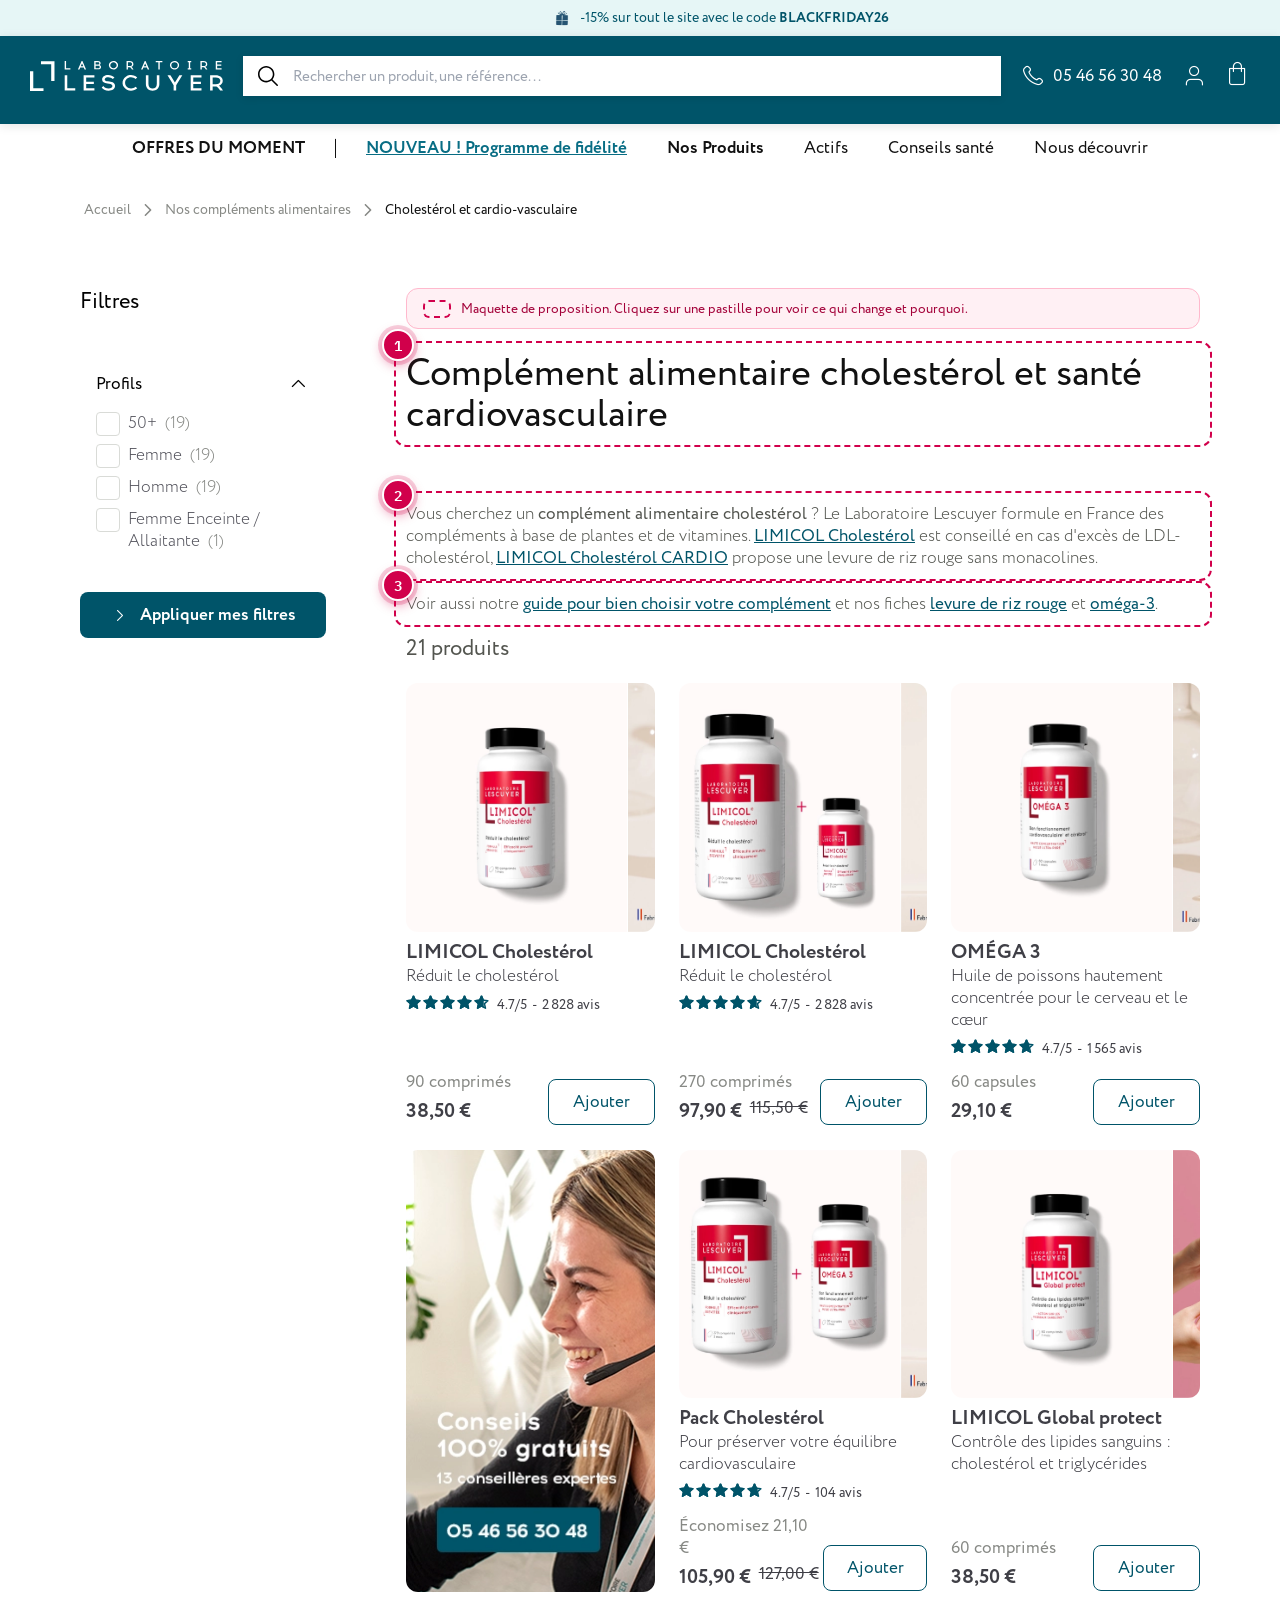
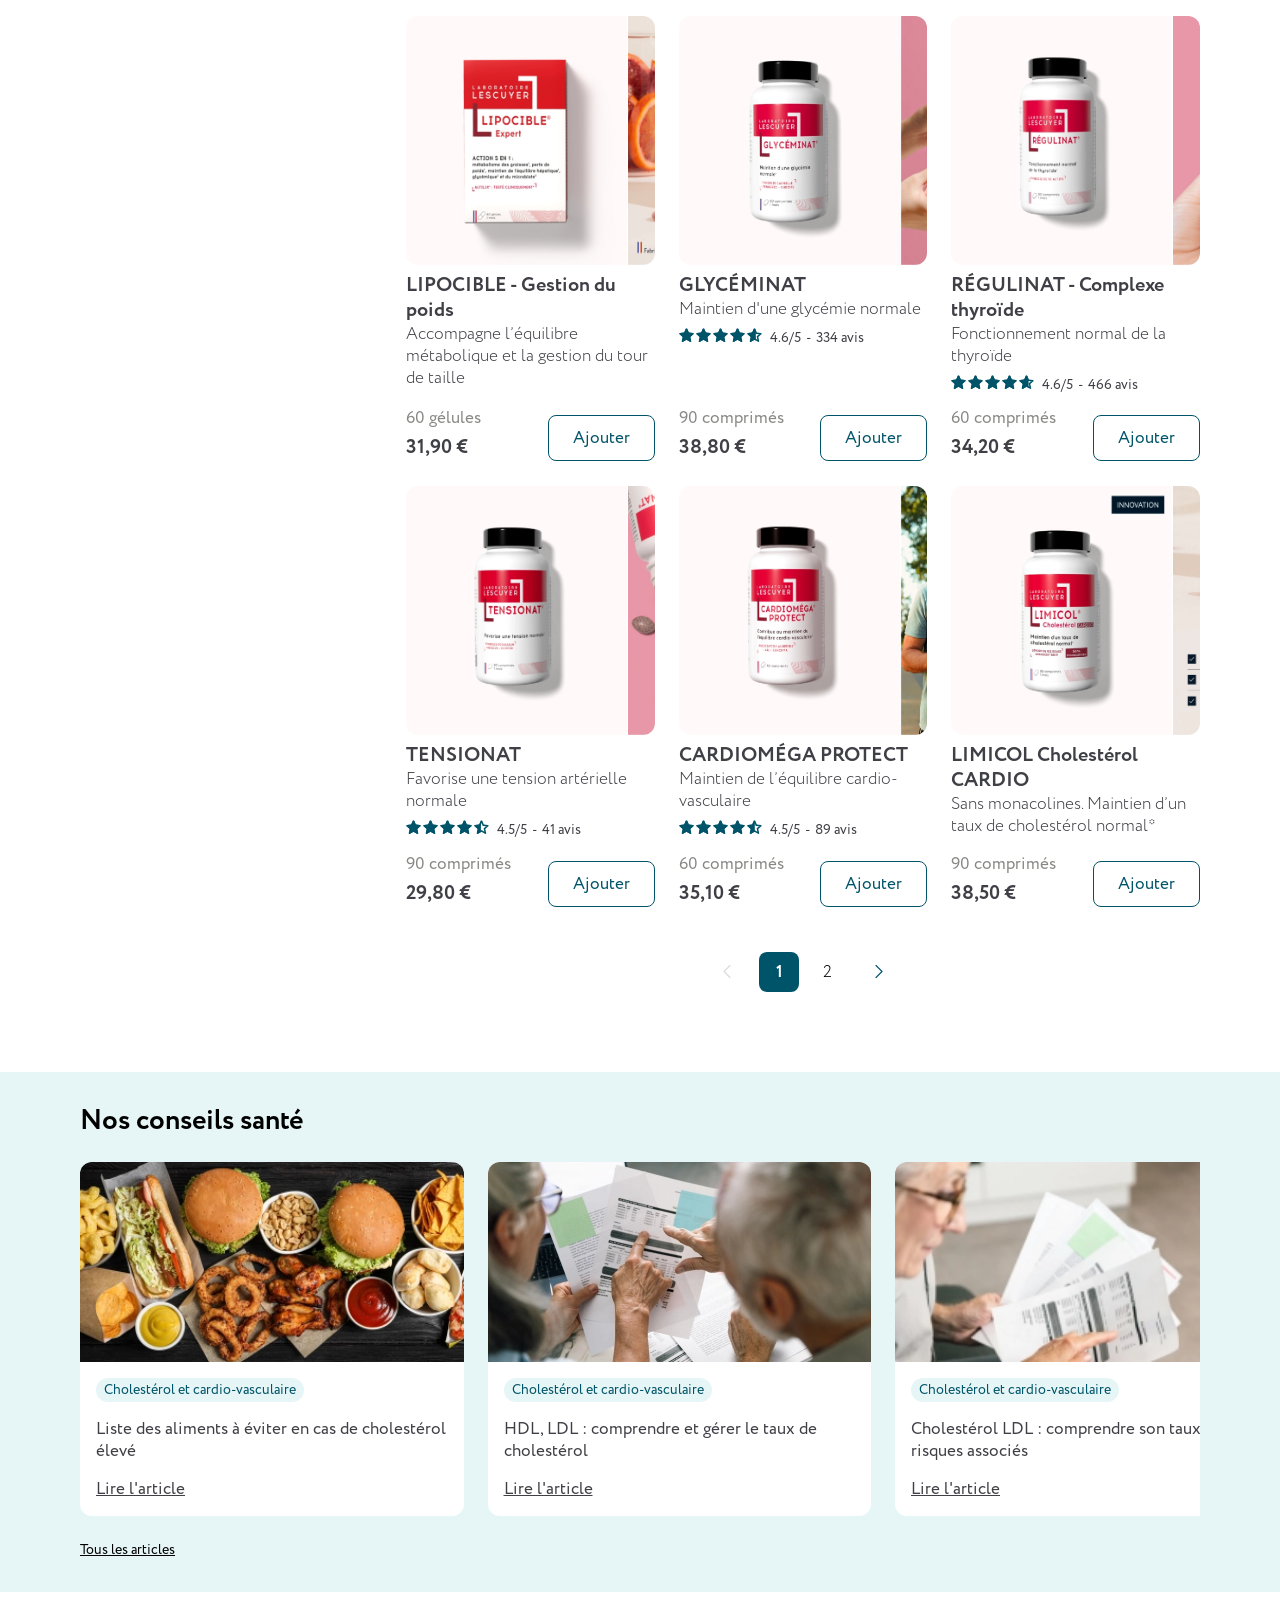
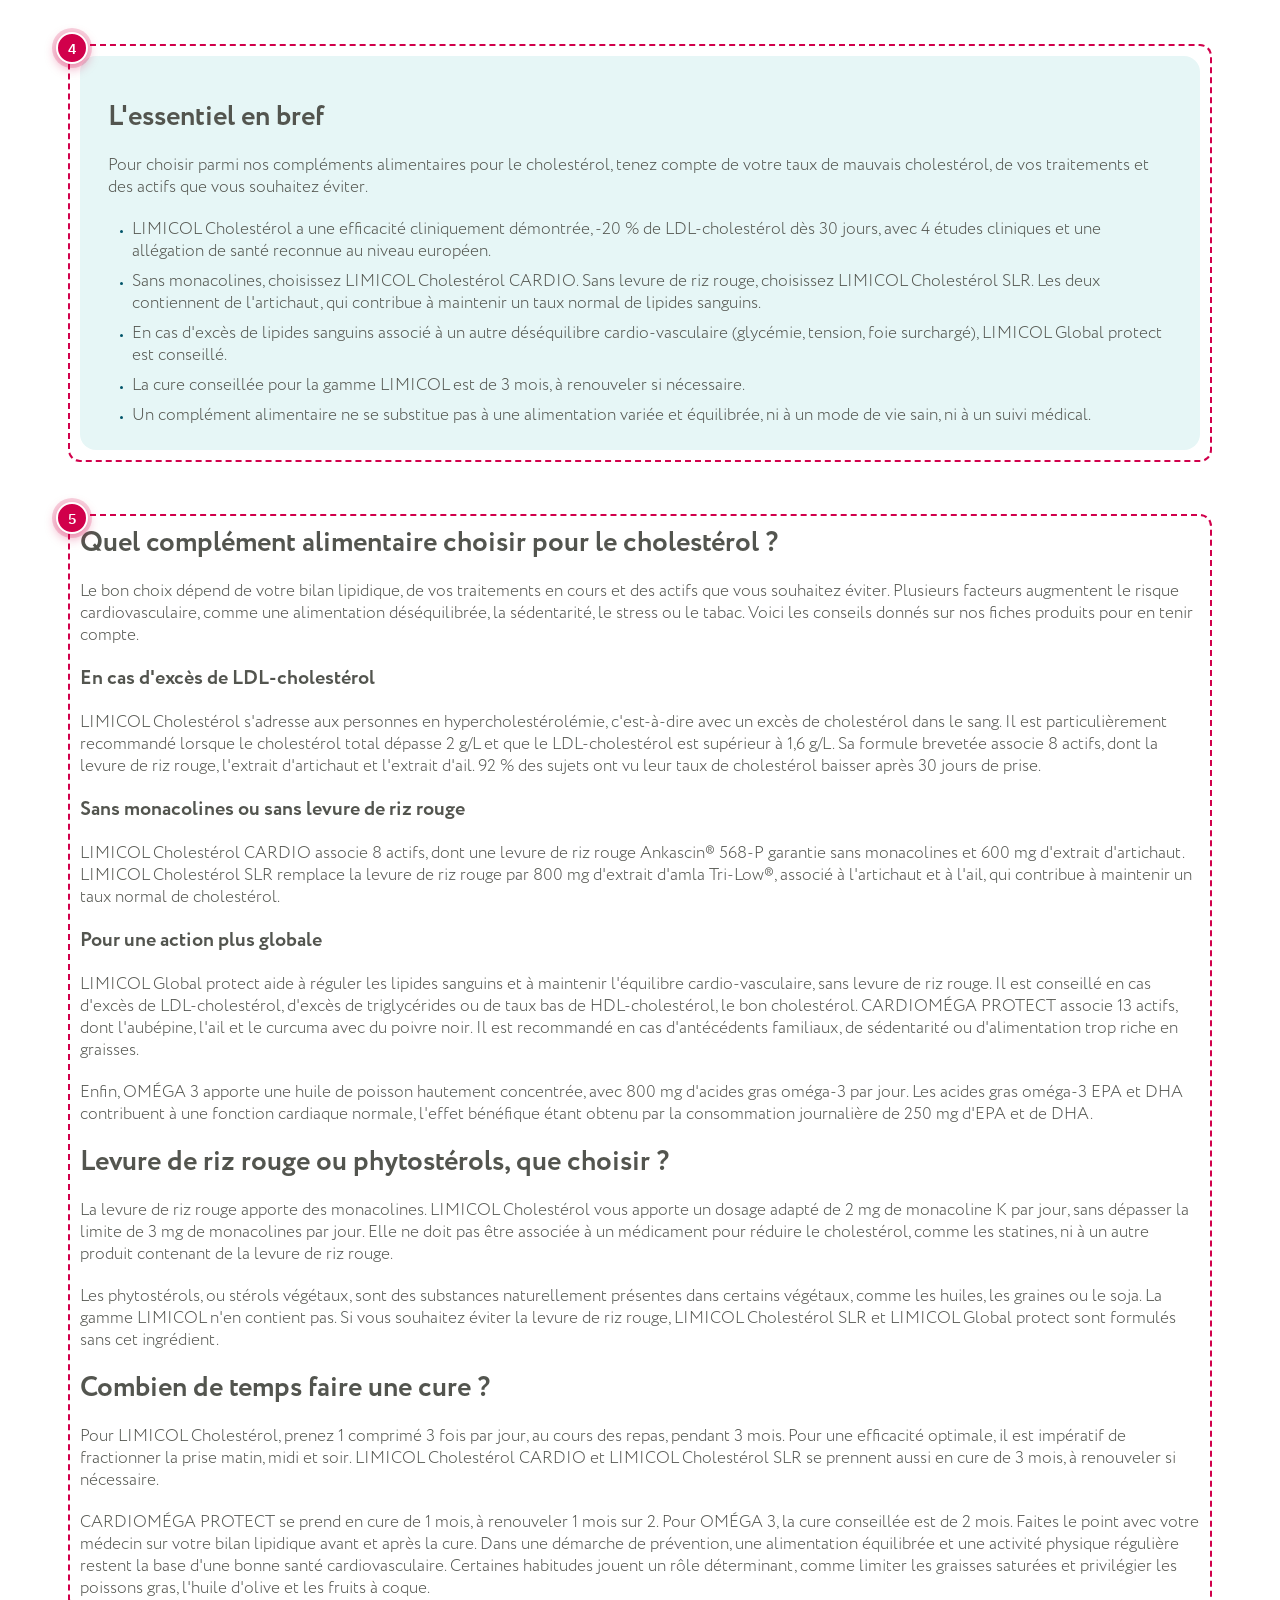
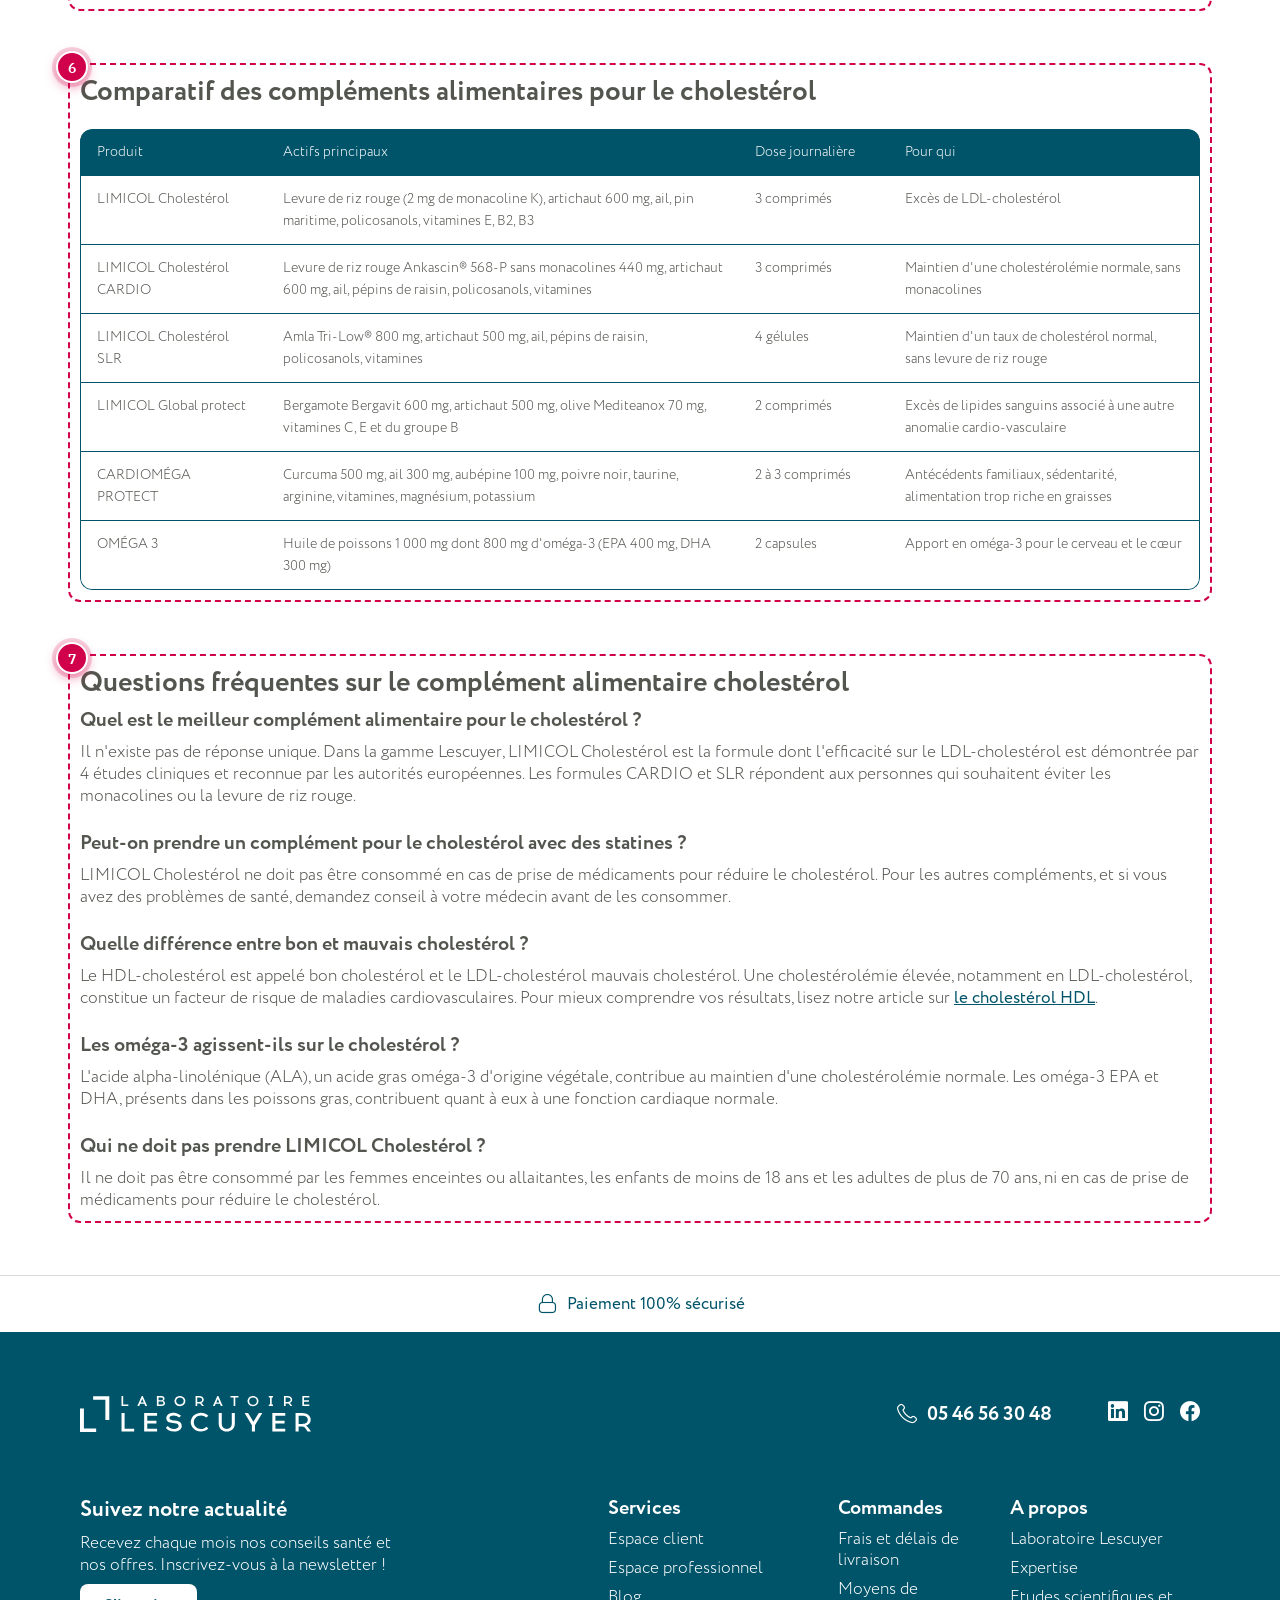
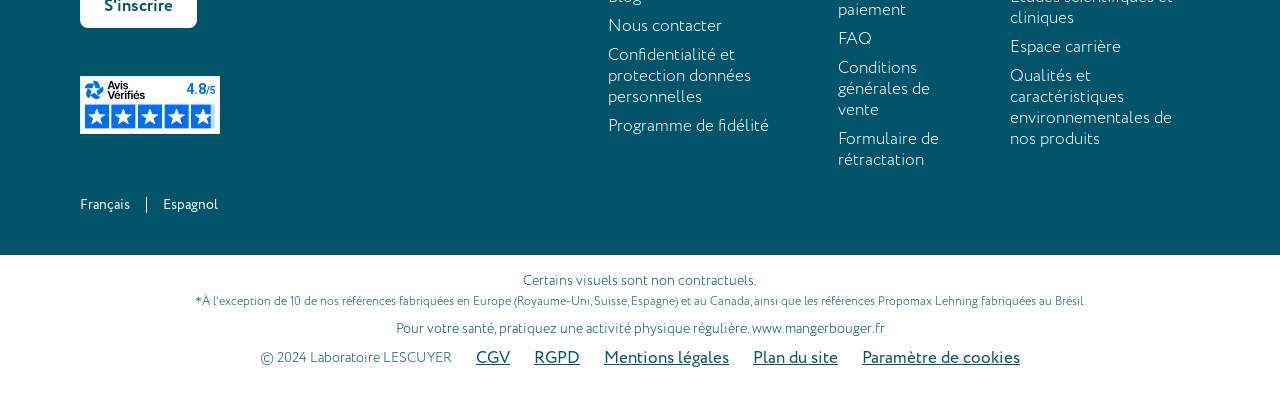
==== commit dd83ff6a: "Notes en popover au clic sur les pastilles, intro raccourcie, bloc auteur retiré Co-Authored-By: Cla" ====
--- a/index.html
+++ b/index.html
@@ -260,7 +260,7 @@
     }
 }
 </style><link rel="stylesheet" crossorigin="" href="assets/www.laboratoire-lescuyer.com/_nuxt/useContent.B43ONmJw.css"><link rel="stylesheet" crossorigin="" href="assets/www.laboratoire-lescuyer.com/_nuxt/FormInput.DSjjjGkf.css"><link rel="stylesheet" crossorigin="" href="assets/www.laboratoire-lescuyer.com/_nuxt/cart.DI4ZG3IV.css"><link rel="stylesheet" crossorigin="" href="assets/www.laboratoire-lescuyer.com/_nuxt/_slug_.BN8u3HRq.css"><style>#skeepers_product_widget,#skeepers_modal{all:initial}#skeepers_product_widget :not(svg,path,rect,.swiper,.swiper *,.star-svg *),#skeepers_modal :not(svg,path,rect,.swiper,.swiper *,.star-svg *){all:unset}#skeepers_product_widget :where(a,button):not(svg,path,rect,.swiper,.swiper *,.star-svg *),#skeepers_modal :where(a,button):not(svg,path,rect,.swiper,.swiper *,.star-svg *){position:relative}.stars,#skeepers_product_widget .stars,#skeepers_modal .stars{display:flex}.skeepers_product__stars .stars__item{background-color:#fdcec4;justify-content:center;align-items:center;width:15px;height:15px;display:flex;position:relative}#skeepers_product_widget .stars__item,#skeepers_modal .stars__item{background-color:#fdcec4;justify-content:center;align-items:center;width:24px;height:24px;display:flex;position:relative}.stars__item:not(:last-of-type){margin-right:4px}.skeepers_product__stars .stars__item .star-svg{width:calc(100% - 2px);height:calc(100% - 4px);margin-top:-1px;position:absolute}.skeepers_product__stars .stars__item:not(:last-of-type){margin-right:2px}#skeepers_product_widget .stars__item:not(:last-of-type),#skeepers_modal .stars__item:not(:last-of-type){margin-right:4px}#skeepers_product_widget .stars__item .star-svg,#skeepers_modal .stars__item .star-svg{width:calc(100% - 7px);height:calc(100% - 7px);position:absolute}#skeepers_product_widget .star-svg,.skeepers_product__stars .star-svg{fill:#fff}#skeepers_product_widget .widget__block--sidebar{flex-shrink:0;width:30.6%;min-width:220px;margin-right:4.6%}#skeepers_product_widget .widget__block--main{flex:1;position:relative}#skeepers_product_widget .widget__block--main.loading{opacity:.7}#skeepers_product_widget .widget__block--main .lds-spinner{display:inline-block}#skeepers_product_widget .filters{position:relative}#skeepers_product_widget .filters__mark{color:#2f2e2e;align-items:center;margin-bottom:8px;font-size:12px;font-weight:400;line-height:14px;display:flex;position:relative}#skeepers_product_widget .filters__mark.inactive{color:#cfcece}#skeepers_product_widget .filters__mark.inactive .filters__mark-bar{opacity:.5}#skeepers_product_widget .filters__mark.active .filters__mark-scale{height:9px}#skeepers_product_widget .filters__mark.active .filters__mark-bar{opacity:1}#skeepers_product_widget .filters__mark.active label{padding:0 2px;font-weight:600}#skeepers_product_widget .filters__mark.active .filters__mark-count{font-weight:600}#skeepers_product_widget .filters__mark label{color:#2f2e2e;align-items:center;padding:0 5px;font-weight:400;display:flex;position:relative}#skeepers_product_widget .filters__mark .masked-ui{z-index:1;clip:initial;width:100%;height:100%}#skeepers_product_widget .filters__mark-scale{border-radius:4px;flex-grow:1;width:auto;height:8px;margin-left:10px;margin-right:10px;display:flex}#skeepers_product_widget .filters__mark-bar{background-color:var(--skeepers-widget-custom-color);border-radius:4px;height:100%}#skeepers_product_widget .filters__marks{flex-direction:column;margin-left:0;padding-left:0;list-style:none;display:flex}#skeepers_product_widget .filters__marks input{cursor:pointer}#skeepers_product_widget .rating__details{color:#010101;flex-flow:column wrap;align-items:center;width:100%;margin-top:12px;font-size:12px;font-weight:400;line-height:14px;display:flex}#skeepers_product_widget .rating__details__information{align-items:flex-start;display:flex}#skeepers_product_widget .rating__details-text{text-align:center;margin-left:4px;margin-right:6px;display:inline-block}#skeepers_product_widget .rating__details-text img{margin-bottom:-3px;margin-left:4px;display:inline-block}#skeepers_product_widget .rating__details-link{margin-top:6px;text-decoration:underline;transition:opacity .3s}#skeepers_product_widget .total_items{color:var(--skeepers-widget-custom-color)}#skeepers_product_widget .rating{margin-bottom:20px}#skeepers_product_widget .review__stars{display:flex}#skeepers_product_widget .widget-logo-hyperlink:not(.blocked){cursor:pointer}#skeepers_product_widget.widget--vertical .rating{flex-flow:wrap}#skeepers_product_widget.widget--vertical .rating__value{flex-basis:100%}#skeepers_product_widget.widget--vertical .rating__filters{flex-basis:100%;margin-left:0}#skeepers_product_widget.widget--vertical .rating__sorting{flex-direction:column;flex-basis:100%}#skeepers_product_widget.widget--vertical .rating .widget__block--sidebar{margin-right:0}#skeepers_product_widget .review__header{flex-flow:column wrap;align-items:flex-start;gap:10px;margin-bottom:13px;display:flex;position:relative}#skeepers_product_widget .review__header .stars{margin-right:13px}#skeepers_product_widget .review__header .stars__rating{margin-left:0}#skeepers_product_widget .review__header.review__header--disable{cursor:auto;pointer-events:none}#skeepers_product_widget .review__header .break{flex-basis:100%}@media (width>=768px){#skeepers_product_widget.widget--vertical .rating__value,#skeepers_product_widget.widget--vertical .rating__filters{flex-basis:50%}#skeepers_product_widget.widget--vertical .rating__value{padding-right:30px}#skeepers_product_widget.widget--vertical .rating__filters{padding-left:5px}#skeepers_product_widget .review__header{flex-flow:row;align-items:center;gap:0}#skeepers_product_widget .review__header .break{flex-basis:auto}}@media (width<=1023px){#skeepers_product_widget .widget__block--sidebar{width:100%}#skeepers_product_widget.widget--horizontal .rating{flex-direction:column}#skeepers_product_widget.widget--horizontal__value,#skeepers_product_widget.widget--horizontal__filters{flex-basis:auto}#skeepers_product_widget.widget--horizontal__filters{flex-grow:0;margin-bottom:18px;margin-left:0}#skeepers_product_widget.widget--horizontal__sorting{flex-direction:column}}.skeepers_product__stars{color:inherit;text-decoration:none}.skeepers_product__stars .stars__rating{margin-left:8px;font-size:0;display:flex}.skeepers_product__stars span{font-size:14px}.skeepers_product__stars .review__header{cursor:pointer;color:inherit;margin-top:0;margin-bottom:0;padding-top:0;padding-bottom:0;display:inline-flex;text-decoration:none!important}.skeepers_product__stars .review__header:hover .stars__rating{text-decoration:underline}.skeepers_product__stars button:focus-visible,.skeepers_product__stars a:focus-visible,.skeepers_product__stars input:focus-visible,.skeepers_product__stars textarea:focus-visible,.skeepers_product__stars select:focus-visible,.skeepers_product__stars [tabindex]:focus-visible{outline-color:-webkit-focus-ring-color;outline-offset:0;outline:2px solid highlight!important}</style><style>.grecaptcha-badge{visibility:hidden !important;}</style><link rel="stylesheet" crossorigin="" href="assets/www.laboratoire-lescuyer.com/_nuxt/CorpoCard.BhDdOQVc.css"><link rel="stylesheet" crossorigin="" href="assets/www.laboratoire-lescuyer.com/_nuxt/CorpoList.DK8JU7cr.css"><link rel="stylesheet" crossorigin="" href="assets/www.laboratoire-lescuyer.com/_nuxt/PageList.DqLmk6Qi.css"><link rel="stylesheet" crossorigin="" href="assets/www.laboratoire-lescuyer.com/_nuxt/index.DguZ5V8H.css"><link rel="stylesheet" crossorigin="" href="assets/www.laboratoire-lescuyer.com/_nuxt/fidelity.CBZG60Cr.css"><link rel="stylesheet" href="clone-overrides.css">
-<script type="application/ld+json">{"@context": "https://schema.org", "@type": "FAQPage", "mainEntity": [{"@type": "Question", "name": "Quel est le meilleur complément alimentaire pour le cholestérol ?", "acceptedAnswer": {"@type": "Answer", "text": "Il n'existe pas de réponse unique. Dans la gamme Lescuyer, LIMICOL Cholestérol est la formule dont l'efficacité sur le LDL-cholestérol est démontrée par 4 études cliniques et reconnue par les autorités européennes. Les formules CARDIO et SLR répondent aux personnes qui souhaitent éviter les monacolines ou la levure de riz rouge."}}, {"@type": "Question", "name": "Peut-on prendre un complément pour le cholestérol avec des statines ?", "acceptedAnswer": {"@type": "Answer", "text": "LIMICOL Cholestérol ne doit pas être consommé en cas de prise de médicaments pour réduire le cholestérol. Pour les autres compléments, et si vous avez des problèmes de santé, demandez conseil à votre médecin avant de les consommer."}}, {"@type": "Question", "name": "Quelle différence entre bon et mauvais cholestérol ?", "acceptedAnswer": {"@type": "Answer", "text": "Le HDL-cholestérol est appelé bon cholestérol et le LDL-cholestérol mauvais cholestérol. Une cholestérolémie élevée, notamment en LDL-cholestérol, constitue un facteur de risque de maladies cardiovasculaires. Pour mieux comprendre vos résultats, lisez notre article sur le cholestérol HDL."}}, {"@type": "Question", "name": "Les oméga-3 agissent-ils sur le cholestérol ?", "acceptedAnswer": {"@type": "Answer", "text": "L'acide alpha-linolénique (ALA), un acide gras oméga-3 d'origine végétale, contribue au maintien d'une cholestérolémie normale. Les oméga-3 EPA et DHA, présents dans les poissons gras, contribuent quant à eux à une fonction cardiaque normale."}}, {"@type": "Question", "name": "Qui ne doit pas prendre LIMICOL Cholestérol ?", "acceptedAnswer": {"@type": "Answer", "text": "Il ne doit pas être consommé par les femmes enceintes ou allaitantes, les enfants de moins de 18 ans et les adultes de plus de 70 ans, ni en cas de prise de médicaments pour réduire le cholestérol."}}]}</script><link rel="stylesheet" href="geo-notes.css"></head><body class="" style=""><iframe name="__tcfapiLocator" title="__tcfapiLocator" style="display: none;"></iframe><div id="__nuxt"><!--[--><!--[--><div class="cubic-out transition-all duration-500" data-v-850eb8a1=""><!--[--><div data-v-28fb7d47="" class="swiper swiper-initialized swiper-horizontal w-full bg-secondary !px-16 !py-8 swiper-backface-hidden"><div class="swiper-wrapper"><div data-v-28fb7d47="" class="swiper-slide swiper-slide-active" data-swiper-slide-index="0" style="width: 1408px;"><div data-v-28fb7d47="" class="flex items-center justify-center gap-8"><img data-v-28fb7d47="" alt="" width="20" height="20" loading="lazy" class="lazyLoad isLoaded" src="assets/bo.laboratoire-lescuyer.com/api/v2/shop/img/get_40486321.webp"><span data-v-28fb7d47="" class="wysiwyg-link text-primary"><p>-15% sur tout le site avec le code&nbsp;<strong>BLACKFRIDAY26</strong></p></span></div><!----></div><div data-v-28fb7d47="" class="swiper-slide swiper-slide-next" data-swiper-slide-index="1" style="width: 1408px;"><div data-v-28fb7d47="" class="flex items-center justify-center gap-8"><img data-v-28fb7d47="" alt="" width="20" height="20" loading="lazy" class="lazyLoad isLoaded" src="assets/bo.laboratoire-lescuyer.com/api/v2/shop/img/get_40486321.webp"><span data-v-28fb7d47="" class="wysiwyg-link text-primary"><p>Livraison offerte dès 50€</p></span></div><!----></div><div data-v-28fb7d47="" class="swiper-slide" data-swiper-slide-index="2" style="width: 1408px;"><div data-v-28fb7d47="" class="flex items-center justify-center gap-8"><img data-v-28fb7d47="" alt="" width="20" height="20" loading="lazy" class="lazyLoad isLoading" src="assets/bo.laboratoire-lescuyer.com/api/v2/shop/img/get_525562ef.webp"><span data-v-28fb7d47="" class="wysiwyg-link text-primary"><p>Note Avis Vérifiés 4,8/5 (+ de 35 000 avis)<br></p></span></div></div></div><!----><!----><!----></div><div data-v-1f883fbf=""><!----><nav class="navbar" data-v-1f883fbf=""><div class="navbar-content" data-v-1f883fbf=""><!----><!----><a href="https://www.laboratoire-lescuyer.com/" class="navbar-logo" data-v-1f883fbf=""><img v-lazy-load="" onerror="this.setAttribute('data-error', 1)" width="2507" height="421" alt="Laboratoire LESCUYER" loading="lazy" data-nuxt-img="" srcset="assets/www.laboratoire-lescuyer.com/_ipx/s_2507x421/images/fr/logo-white.svg 1x, assets/www.laboratoire-lescuyer.com/_ipx/s_5014x842/images/fr/logo-white.svg 2x" data-v-1f883fbf="" class="lazyLoad isLoaded" src="assets/www.laboratoire-lescuyer.com/_ipx/s_2507x421/images/fr/logo-white.svg"></a><div class="navbar-search" data-v-1f883fbf="" data-v-61ea6e8c=""><div class="fake-search-wrapper" data-v-61ea6e8c=""><svg aria-hidden="true" width="10" height="10" viewBox="0 0 40 40" class="search-icon" data-v-61ea6e8c=""><path d="M26.804 29.01c-2.832 2.34-6.465 3.746-10.426 3.746C7.333 32.756 0 25.424 0 16.378 0 7.333 7.333 0 16.378 0c9.046 0 16.378 7.333 16.378 16.378 0 3.96-1.406 7.594-3.746 10.426l10.534 10.534c.607.607.61 1.59-.004 2.202-.61.61-1.597.61-2.202.004L26.804 29.01zm-10.426.627c7.323 0 13.26-5.936 13.26-13.26 0-7.32-5.937-13.257-13.26-13.257C9.056 3.12 3.12 9.056 3.12 16.378c0 7.323 5.936 13.26 13.258 13.26z" data-v-61ea6e8c=""></path></svg><input type="search" placeholder="Rechercher un produit, une référence..." class="fakeSearchBar" data-v-61ea6e8c="" value="" style=""><!----></div></div><a href="https://www.laboratoire-lescuyer.com/nous-contacter" class="content-flex-center transition-ease-in-out focus-visible-outline gap-8 rounded-16 hover:text-primary" data-v-1f883fbf=""><span class="icon-phone text-24 text-white" aria-hidden="true" data-v-1f883fbf=""></span><span class="phone-number lg:not-sr-only sr-only text-17 text-white" data-v-1f883fbf="">05 46 56 30 48</span></a><a href="https://www.laboratoire-lescuyer.com/connexion" class="transition-ease-in-out focus-visible-outline items-center gap-8 rounded-16 hover:text-primary lg:flex" data-v-1f883fbf=""><span class="icon-user text-24 text-white" aria-hidden="true" data-v-1f883fbf=""></span></a><a href="https://www.laboratoire-lescuyer.com/panier" class="content-flex-center transition-ease-in-out focus-visible-outline relative gap-8 rounded-16 hover:text-primary" data-v-1f883fbf=""><div class="relative" data-v-1f883fbf=""><span class="icon-cart text-24 text-white" aria-hidden="true" data-v-1f883fbf=""></span><!----></div></a></div></nav><div class="menubar-wrapper" data-v-1f883fbf=""><!----><div class="menubar-wrapper" data-v-1f883fbf=""><!----><div class="lg:content-flex-center no-select hidden w-full" data-v-1f883fbf="" data-v-a7921d2e=""><div class="p-menubar p-component relative flex items-center w-full justify-center bg-white" data-pc-name="menubar" data-pc-section="root" data-v-a7921d2e=""><!----><!--[--><a role="button" tabindex="0" class="p-menubar-button flex sm:hidden items-center justify-center size-[24px] text-24 focus-visible-outline transition duration-200 ease-in-out cursor-pointer no-underline" aria-haspopup="true" aria-expanded="false" aria-label="Navigation" data-pc-section="button" aria-controls="pv_id_1"><!--[--><svg width="14" height="14" viewBox="0 0 14 14" fill="none" xmlns="http://www.w3.org/2000/svg" class="p-icon" aria-hidden="true" data-pc-section="menubuttonicon"><path fill-rule="evenodd" clip-rule="evenodd" d="M13.3226 3.6129H0.677419C0.497757 3.6129 0.325452 3.54152 0.198411 3.41448C0.0713707 3.28744 0 3.11514 0 2.93548C0 2.75581 0.0713707 2.58351 0.198411 2.45647C0.325452 2.32943 0.497757 2.25806 0.677419 2.25806H13.3226C13.5022 2.25806 13.6745 2.32943 13.8016 2.45647C13.9286 2.58351 14 2.75581 14 2.93548C14 3.11514 13.9286 3.28744 13.8016 3.41448C13.6745 3.54152 13.5022 3.6129 13.3226 3.6129ZM13.3226 7.67741H0.677419C0.497757 7.67741 0.325452 7.60604 0.198411 7.479C0.0713707 7.35196 0 7.17965 0 6.99999C0 6.82033 0.0713707 6.64802 0.198411 6.52098C0.325452 6.39394 0.497757 6.32257 0.677419 6.32257H13.3226C13.5022 6.32257 13.6745 6.39394 13.8016 6.52098C13.9286 6.64802 14 6.82033 14 6.99999C14 7.17965 13.9286 7.35196 13.8016 7.479C13.6745 7.60604 13.5022 7.67741 13.3226 7.67741ZM0.677419 11.7419H13.3226C13.5022 11.7419 13.6745 11.6706 13.8016 11.5435C13.9286 11.4165 14 11.2442 14 11.0645C14 10.8848 13.9286 10.7125 13.8016 10.5855C13.6745 10.4585 13.5022 10.3871 13.3226 10.3871H0.677419C0.497757 10.3871 0.325452 10.4585 0.198411 10.5855C0.0713707 10.7125 0 10.8848 0 11.0645C0 11.2442 0.0713707 11.4165 0.198411 11.5435C0.325452 11.6706 0.497757 11.7419 0.677419 11.7419Z" fill="currentColor"></path></svg><!--]--></a><!--]--><ul class="p-menubar-root-list size-full sm:flex items-center flex-wrap gap-40 flex-col sm:flex-row hidden top-full left-0 sm:top-auto sm:left-auto w-full sm:w-auto m-0 p-1 sm:py-12 sm:p-0 list-none outline-none" data-pc-section="menu" role="menubar" tabindex="0" id="pv_id_1"><!--[--><li id="pv_id_1_0" class="p-menuitem size-full inline-block align-top sm:w-auto" role="menuitem" aria-label="Offres du moment" aria-level="1" aria-setsize="6" aria-posinset="1" data-pc-section="menuitem" data-p-highlight="false" data-p-focused="false"><div class="p-menuitem-content text-black hover:text-primary transition-all duration-300 h-full" data-pc-section="content"><!----><a data-v-a7921d2e="" href="https://www.laboratoire-lescuyer.com/offres-du-moment" class="focus-visible-outline rounded-16 text-17 font-700 uppercase">Offres du moment</a></div><!----></li><!----><!----><li id="pv_id_1_1" class="p-menuitem-separator border-t border-surface-200 dark:border-surface-600 my-[2px]" role="separator" data-pc-section="separator"></li><li id="pv_id_1_2" class="p-menuitem size-full inline-block align-top sm:w-auto" role="menuitem" aria-label="NOUVEAU ! Programme de fidélité" aria-level="1" aria-setsize="6" aria-posinset="2" data-pc-section="menuitem" data-p-highlight="false" data-p-focused="false"><div class="p-menuitem-content text-black hover:text-primary transition-all duration-300 h-full" data-pc-section="content"><!----><a data-v-a7921d2e="" href="https://www.laboratoire-lescuyer.com/fidelite" class="focus-visible-outline rounded-16 text-17 font-700 text-menu-blue underline hover:text-menu-blue/90">NOUVEAU ! Programme de fidélité</a></div><!----></li><!----><li id="pv_id_1_3" class="p-menuitem size-full inline-block align-top sm:w-auto" role="menuitem" aria-label="Nos Produits" aria-expanded="false" aria-haspopup="menu" aria-level="1" aria-setsize="6" aria-posinset="3" data-pc-section="menuitem" data-p-highlight="false" data-p-focused="false"><div class="p-menuitem-content text-black hover:text-primary transition-all duration-300 h-full" data-pc-section="content"><!----><button data-v-a7921d2e="" class="focus-visible-outline rounded-16 text-17 font-700">Nos Produits</button></div><ul class="p-submenu-list size-full list-none shadow-none sm:shadow-md static sm:absolute z-10 left-0 px-80 py-24 min-h-[500px] bg-white" data-pc-section="submenu" role="menu" aria-labelledby="pv_id_1_3_label" style="display: none;"><li id="pv_id_1_3_0" class="p-menuitem size-full inline-block align-top sm:w-auto" role="menuitem" aria-level="2" aria-setsize="2" aria-posinset="1" data-pc-section="menuitem" data-p-highlight="false" data-p-focused="false"><div class="p-menuitem-content text-black hover:text-primary transition-all duration-300 h-full" data-pc-section="content"><!----><div data-v-a7921d2e="" class="relative mr-40 flex min-h-full w-[302px] flex-col items-center justify-center gap-16 overflow-hidden rounded-8 bg-cover bg-center bg-no-repeat px-16 py-24"><div data-v-a7921d2e="" class="absolute inset-0"><picture class="lazyLoad"><img data-src="assets/bo.laboratoire-lescuyer.com/api/v2/shop/img/get_5fa9a5a1.webp" alt="" height="400" loading="lazy" class="absolute inset-0 z-[-1] size-full object-cover lazyLoad" src="assets/bo.laboratoire-lescuyer.com/api/v2/shop/img/get_5fa9a5a1.webp"></picture><a href="https://www.laboratoire-lescuyer.com/articulations-muscles/collagene-creatine" rel="noopener" target="_blank" class="absolute bottom-[7%] left-1/2 -translate-x-1/2 whitespace-nowrap btn-primary">INNOVATION</a></div></div></div><!----></li><!----><li id="pv_id_1_3_1" class="p-menuitem size-full inline-block align-top sm:w-auto" role="menuitem" aria-level="2" aria-setsize="2" aria-posinset="2" data-pc-section="menuitem" data-p-highlight="false" data-p-focused="false"><div class="p-menuitem-content text-black hover:text-primary transition-all duration-300 h-full" data-pc-section="content"><!----><div data-v-a7921d2e="" class="flex h-full w-[calc(100vw-542px)] flex-col gap-40 overflow-y-auto"><div data-v-a7921d2e="" class="flex w-full gap-40"><div data-v-a7921d2e="" class="flex w-1/3 flex-col gap-0"><div data-v-a7921d2e="" class="flex flex-col flex-wrap"><div data-v-a7921d2e="" class="min-h-[56px] border-b border-light-grey py-16"><a data-v-a7921d2e="" href="https://www.laboratoire-lescuyer.com/nos-complements-alimentaires/articulations-muscles" class="flex w-full text-17 text-primary hover:text-black hover:underline">Articulations et muscles</a></div><div data-v-a7921d2e="" class="min-h-[56px] border-b border-light-grey py-16"><a data-v-a7921d2e="" aria-current="page" href="https://www.laboratoire-lescuyer.com/nos-complements-alimentaires/cholesterol-cardiovasculaire" class="router-link-active router-link-exact-active flex w-full text-17 text-primary hover:text-black hover:underline">Cholestérol et cardio-vasculaire</a></div><div data-v-a7921d2e="" class="min-h-[56px] border-b border-light-grey py-16"><div data-v-a7921d2e="" class="flex flex-col gap-8"><p data-v-a7921d2e="" class="font-400 group flex cursor-pointer items-start justify-between text-17 leading-22 text-primary hover:text-black"><span data-v-a7921d2e="" class="group-hover:first:underline">Digestion</span><span data-v-a7921d2e="" class="text-22 icon-chevron-down"></span></p><a data-v-a7921d2e="" href="https://www.laboratoire-lescuyer.com/nos-complements-alimentaires/digestion-foie/confort-digestif-probiotiques" class="transition-ease-in-out focus-visible-outline self-start rounded-8 text-14 font-300 text-black hover:text-primary" style="display: none;">Confort digestif et probiotiques</a><a data-v-a7921d2e="" href="https://www.laboratoire-lescuyer.com/nos-complements-alimentaires/digestion-foie/constipation" class="transition-ease-in-out focus-visible-outline self-start rounded-8 text-14 font-300 text-black hover:text-primary" style="display: none;">Constipation</a><a data-v-a7921d2e="" href="https://www.laboratoire-lescuyer.com/nos-complements-alimentaires/digestion-foie/foie-detox" class="transition-ease-in-out focus-visible-outline self-start rounded-8 text-14 font-300 text-black hover:text-primary" style="display: none;">Foie et détox</a><a data-v-a7921d2e="" href="https://www.laboratoire-lescuyer.com/nos-complements-alimentaires/digestion-foie" class="transition-ease-in-out focus-visible-outline self-start rounded-8 text-14 text-black hover:text-primary" style="display: none;">Tous les produits</a></div></div><div data-v-a7921d2e="" class="min-h-[56px] border-b border-light-grey py-16"><div data-v-a7921d2e="" class="flex flex-col gap-8"><p data-v-a7921d2e="" class="font-400 group flex cursor-pointer items-start justify-between text-17 leading-22 text-primary hover:text-black"><span data-v-a7921d2e="" class="group-hover:first:underline">Homme</span><span data-v-a7921d2e="" class="text-22 icon-chevron-down"></span></p><a data-v-a7921d2e="" href="https://www.laboratoire-lescuyer.com/nos-complements-alimentaires/hommes/confort-urinaire-prostate" class="transition-ease-in-out focus-visible-outline self-start rounded-8 text-14 font-300 text-black hover:text-primary" style="display: none;">Confort urinaire et prostate</a><a data-v-a7921d2e="" href="https://www.laboratoire-lescuyer.com/nos-complements-alimentaires/hommes/libido" class="transition-ease-in-out focus-visible-outline self-start rounded-8 text-14 font-300 text-black hover:text-primary" style="display: none;">Libido</a><a data-v-a7921d2e="" href="https://www.laboratoire-lescuyer.com/nos-complements-alimentaires/homme" class="transition-ease-in-out focus-visible-outline self-start rounded-8 text-14 text-black hover:text-primary" style="display: none;">Tous les produits</a></div></div><div data-v-a7921d2e="" class="min-h-[56px] border-b border-light-grey py-16"><div data-v-a7921d2e="" class="flex flex-col gap-8"><p data-v-a7921d2e="" class="font-400 group flex cursor-pointer items-start justify-between text-17 leading-22 text-primary hover:text-black"><span data-v-a7921d2e="" class="group-hover:first:underline">Sommeil, stress et détente</span><span data-v-a7921d2e="" class="text-22 icon-chevron-down"></span></p><a data-v-a7921d2e="" href="https://www.laboratoire-lescuyer.com/nos-complements-alimentaires/sommeil-stress-detente/equilibre-emotionnel" class="transition-ease-in-out focus-visible-outline self-start rounded-8 text-14 font-300 text-black hover:text-primary" style="display: none;">Équilibre émotionnel</a><a data-v-a7921d2e="" href="https://www.laboratoire-lescuyer.com/nos-complements-alimentaires/sommeil-stress-detente/sommeil" class="transition-ease-in-out focus-visible-outline self-start rounded-8 text-14 font-300 text-black hover:text-primary" style="display: none;">Sommeil</a><a data-v-a7921d2e="" href="https://www.laboratoire-lescuyer.com/nos-complements-alimentaires/sommeil-stress-detente/stress" class="transition-ease-in-out focus-visible-outline self-start rounded-8 text-14 font-300 text-black hover:text-primary" style="display: none;">Stress</a><a data-v-a7921d2e="" href="https://www.laboratoire-lescuyer.com/nos-complements-alimentaires/sommeil-stress-detente" class="transition-ease-in-out focus-visible-outline self-start rounded-8 text-14 text-black hover:text-primary" style="display: none;">Tous les produits</a></div></div></div></div><div data-v-a7921d2e="" class="flex w-1/3 flex-col gap-0"><div data-v-a7921d2e="" class="flex flex-col flex-wrap"><div data-v-a7921d2e="" class="min-h-[56px] border-b border-light-grey py-16"><div data-v-a7921d2e="" class="flex flex-col gap-8"><p data-v-a7921d2e="" class="font-400 group flex cursor-pointer items-start justify-between text-17 leading-22 text-primary hover:text-black"><span data-v-a7921d2e="" class="group-hover:first:underline">Beauté</span><span data-v-a7921d2e="" class="text-22 icon-chevron-down"></span></p><a data-v-a7921d2e="" href="https://www.laboratoire-lescuyer.com/nos-complements-alimentaires/beaute/antioxydant" class="transition-ease-in-out focus-visible-outline self-start rounded-8 text-14 font-300 text-black hover:text-primary" style="display: none;">Antioxydant</a><a data-v-a7921d2e="" href="https://www.laboratoire-lescuyer.com/nos-complements-alimentaires/beaute/cheveux-ongles" class="transition-ease-in-out focus-visible-outline self-start rounded-8 text-14 font-300 text-black hover:text-primary" style="display: none;">Cheveux et ongles</a><a data-v-a7921d2e="" href="https://www.laboratoire-lescuyer.com/nos-complements-alimentaires/beaute/dentaire" class="transition-ease-in-out focus-visible-outline self-start rounded-8 text-14 font-300 text-black hover:text-primary" style="display: none;">Dentaire</a><a data-v-a7921d2e="" href="https://www.laboratoire-lescuyer.com/nos-complements-alimentaires/beaute/peau" class="transition-ease-in-out focus-visible-outline self-start rounded-8 text-14 font-300 text-black hover:text-primary" style="display: none;">Peau</a><a data-v-a7921d2e="" href="https://www.laboratoire-lescuyer.com/nos-complements-alimentaires/beaute/solaire" class="transition-ease-in-out focus-visible-outline self-start rounded-8 text-14 font-300 text-black hover:text-primary" style="display: none;">Solaire</a><a data-v-a7921d2e="" href="https://www.laboratoire-lescuyer.com/nos-complements-alimentaires/beaute" class="transition-ease-in-out focus-visible-outline self-start rounded-8 text-14 text-black hover:text-primary" style="display: none;">Tous les produits</a></div></div><div data-v-a7921d2e="" class="min-h-[56px] border-b border-light-grey py-16"><a data-v-a7921d2e="" href="https://www.laboratoire-lescuyer.com/nos-complements-alimentaires/circulation" class="flex w-full text-17 text-primary hover:text-black hover:underline">Circulation</a></div><div data-v-a7921d2e="" class="min-h-[56px] border-b border-light-grey py-16"><a data-v-a7921d2e="" href="https://www.laboratoire-lescuyer.com/nos-complements-alimentaires/enfant" class="flex w-full text-17 text-primary hover:text-black hover:underline">Enfant</a></div><div data-v-a7921d2e="" class="min-h-[56px] border-b border-light-grey py-16"><div data-v-a7921d2e="" class="flex flex-col gap-8"><p data-v-a7921d2e="" class="font-400 group flex cursor-pointer items-start justify-between text-17 leading-22 text-primary hover:text-black"><span data-v-a7921d2e="" class="group-hover:first:underline">Immunité</span><span data-v-a7921d2e="" class="text-22 icon-chevron-down"></span></p><a data-v-a7921d2e="" href="https://www.laboratoire-lescuyer.com/nos-complements-alimentaires/immunite/allergies" class="transition-ease-in-out focus-visible-outline self-start rounded-8 text-14 font-300 text-black hover:text-primary" style="display: none;">Allergies</a><a data-v-a7921d2e="" href="https://www.laboratoire-lescuyer.com/nos-complements-alimentaires/immunite/defenses-immunitaires" class="transition-ease-in-out focus-visible-outline self-start rounded-8 text-14 font-300 text-black hover:text-primary" style="display: none;">Défenses immunitaires</a><a data-v-a7921d2e="" href="https://www.laboratoire-lescuyer.com/nos-complements-alimentaires/immunite/vitamine-d" class="transition-ease-in-out focus-visible-outline self-start rounded-8 text-14 font-300 text-black hover:text-primary" style="display: none;">Vitamine D</a><a data-v-a7921d2e="" href="https://www.laboratoire-lescuyer.com/nos-complements-alimentaires/immunite/voies-respiratoires" class="transition-ease-in-out focus-visible-outline self-start rounded-8 text-14 font-300 text-black hover:text-primary" style="display: none;">Voies respiratoires</a><a data-v-a7921d2e="" href="https://www.laboratoire-lescuyer.com/nos-complements-alimentaires/immunite" class="transition-ease-in-out focus-visible-outline self-start rounded-8 text-14 text-black hover:text-primary" style="display: none;">Tous les produits</a></div></div><div data-v-a7921d2e="" class="min-h-[56px] border-b border-light-grey py-16"><a data-v-a7921d2e="" href="https://www.laboratoire-lescuyer.com/nos-complements-alimentaires/sport" class="flex w-full text-17 text-primary hover:text-black hover:underline">Sport</a></div></div></div><div data-v-a7921d2e="" class="flex w-1/3 flex-col gap-0"><div data-v-a7921d2e="" class="flex flex-col flex-wrap"><div data-v-a7921d2e="" class="min-h-[56px] border-b border-light-grey py-16"><a data-v-a7921d2e="" href="https://www.laboratoire-lescuyer.com/nos-complements-alimentaires/bien-vieillir" class="flex w-full text-17 text-primary hover:text-black hover:underline">Bien vieillir</a></div><div data-v-a7921d2e="" class="min-h-[56px] border-b border-light-grey py-16"><a data-v-a7921d2e="" href="https://www.laboratoire-lescuyer.com/nos-complements-alimentaires/confort-urinaire" class="flex w-full text-17 text-primary hover:text-black hover:underline">Confort urinaire</a></div><div data-v-a7921d2e="" class="min-h-[56px] border-b border-light-grey py-16"><div data-v-a7921d2e="" class="flex flex-col gap-8"><p data-v-a7921d2e="" class="font-400 group flex cursor-pointer items-start justify-between text-17 leading-22 text-primary hover:text-black"><span data-v-a7921d2e="" class="group-hover:first:underline">Femme</span><span data-v-a7921d2e="" class="text-22 icon-chevron-down"></span></p><a data-v-a7921d2e="" href="https://www.laboratoire-lescuyer.com/nos-complements-alimentaires/femme/bien-etre-feminin" class="transition-ease-in-out focus-visible-outline self-start rounded-8 text-14 font-300 text-black hover:text-primary" style="display: none;">Bien-être féminin</a><a data-v-a7921d2e="" href="https://www.laboratoire-lescuyer.com/nos-complements-alimentaires/femme/cycles-feminins" class="transition-ease-in-out focus-visible-outline self-start rounded-8 text-14 font-300 text-black hover:text-primary" style="display: none;">Cycles féminins</a><a data-v-a7921d2e="" href="https://www.laboratoire-lescuyer.com/nos-complements-alimentaires/femme/grossesse" class="transition-ease-in-out focus-visible-outline self-start rounded-8 text-14 font-300 text-black hover:text-primary" style="display: none;">Grossesse</a><a data-v-a7921d2e="" href="https://www.laboratoire-lescuyer.com/nos-complements-alimentaires/femme/menopause" class="transition-ease-in-out focus-visible-outline self-start rounded-8 text-14 font-300 text-black hover:text-primary" style="display: none;">Ménopause</a><a data-v-a7921d2e="" href="https://www.laboratoire-lescuyer.com/nos-complements-alimentaires/femme" class="transition-ease-in-out focus-visible-outline self-start rounded-8 text-14 text-black hover:text-primary" style="display: none;">Tous les produits</a></div></div><div data-v-a7921d2e="" class="min-h-[56px] border-b border-light-grey py-16"><a data-v-a7921d2e="" href="https://www.laboratoire-lescuyer.com/nos-complements-alimentaires/minceur" class="flex w-full text-17 text-primary hover:text-black hover:underline">Minceur</a></div><div data-v-a7921d2e="" class="min-h-[56px] border-b border-light-grey py-16"><div data-v-a7921d2e="" class="flex flex-col gap-8"><p data-v-a7921d2e="" class="font-400 group flex cursor-pointer items-start justify-between text-17 leading-22 text-primary hover:text-black"><span data-v-a7921d2e="" class="group-hover:first:underline">Vitalité et performance</span><span data-v-a7921d2e="" class="text-22 icon-chevron-down"></span></p><a data-v-a7921d2e="" href="https://www.laboratoire-lescuyer.com/nos-complements-alimentaires/vitalite-performance/fatigue" class="transition-ease-in-out focus-visible-outline self-start rounded-8 text-14 font-300 text-black hover:text-primary" style="display: none;">Fatigue</a><a data-v-a7921d2e="" href="https://www.laboratoire-lescuyer.com/nos-complements-alimentaires/vitalite-performance/memoire" class="transition-ease-in-out focus-visible-outline self-start rounded-8 text-14 font-300 text-black hover:text-primary" style="display: none;">Mémoire</a><a data-v-a7921d2e="" href="https://www.laboratoire-lescuyer.com/nos-complements-alimentaires/vitalite-performance/vision" class="transition-ease-in-out focus-visible-outline self-start rounded-8 text-14 font-300 text-black hover:text-primary" style="display: none;">Vision</a><a data-v-a7921d2e="" href="https://www.laboratoire-lescuyer.com/nos-complements-alimentaires/vitalite-performance/vitamines-mineraux" class="transition-ease-in-out focus-visible-outline self-start rounded-8 text-14 font-300 text-black hover:text-primary" style="display: none;">Vitamines et minéraux</a><a data-v-a7921d2e="" href="https://www.laboratoire-lescuyer.com/nos-complements-alimentaires/vitalite-performance" class="transition-ease-in-out focus-visible-outline self-start rounded-8 text-14 text-black hover:text-primary" style="display: none;">Tous les produits</a></div></div></div></div></div><a data-v-a7921d2e="" href="https://www.laboratoire-lescuyer.com/nos-complements-alimentaires" class="transition-ease-in-out focus-visible-outline flex items-center gap-8 rounded-8 text-17 text-black hover:text-primary"><span data-v-a7921d2e="" class="underline">Voir tous nos compléments alimentaires</span> <span data-v-a7921d2e="" class="icon-chevron-right text-20"></span></a></div></div><!----></li><!----></ul></li><!----><li id="pv_id_1_4" class="p-menuitem size-full inline-block align-top sm:w-auto" role="menuitem" aria-label="Actifs" aria-level="1" aria-setsize="6" aria-posinset="4" data-pc-section="menuitem" data-p-highlight="false" data-p-focused="false"><div class="p-menuitem-content text-black hover:text-primary transition-all duration-300 h-full" data-pc-section="content"><!----><a data-v-a7921d2e="" href="https://www.laboratoire-lescuyer.com/nos-actifs" class="focus-visible-outline rounded-16 text-17">Actifs</a></div><!----></li><!----><li id="pv_id_1_5" class="p-menuitem size-full inline-block align-top sm:w-auto" role="menuitem" aria-label="Conseils santé" aria-level="1" aria-setsize="6" aria-posinset="5" data-pc-section="menuitem" data-p-highlight="false" data-p-focused="false"><div class="p-menuitem-content text-black hover:text-primary transition-all duration-300 h-full" data-pc-section="content"><!----><a data-v-a7921d2e="" href="https://www.laboratoire-lescuyer.com/conseils-sante" class="focus-visible-outline rounded-16 text-17">Conseils santé</a></div><!----></li><!----><li id="pv_id_1_6" class="p-menuitem size-full inline-block align-top sm:w-auto" role="menuitem" aria-label="Nous découvrir" aria-level="1" aria-setsize="6" aria-posinset="6" data-pc-section="menuitem" data-p-highlight="false" data-p-focused="false"><div class="p-menuitem-content text-black hover:text-primary transition-all duration-300 h-full" data-pc-section="content"><!----><a data-v-a7921d2e="" href="https://www.laboratoire-lescuyer.com/notre-laboratoire" class="focus-visible-outline rounded-16 text-17">Nous découvrir</a></div><!----></li><!----><!--]--></ul><!----></div></div><!----></div></div><!----><!----></div><!--]--><main id="main-content" data-v-850eb8a1=""><!--[--><div class="pt-16 lg:pt-0 padding-config overflow-x-clip"><!--[--><div class="full-screen-page-mobile flex flex-col gap-24 lg:gap-40"><div class="mb-16 px-16 lg:my-24 lg:px-0"><nav class="p-breadcrumb p-component hidden items-center lg:flex rounded-md p-4 font-400 text-14 text-med-grey bg-surface-0 dark:bg-surface-900 overflow-x-auto" data-pc-name="breadcrumb" data-pc-section="root"><ol class="p-breadcrumb-list flex items-center flex-nowrap gap-8 m-0 p-0 list-none leading-none [&amp;&gt;*:last-child]:text-black" data-pc-section="menu"><li class="p-menuitem p-breadcrumb-home text-med-grey" data-pc-section="home"><!--[--><a href="https://www.laboratoire-lescuyer.com/" class="p-menuitem-link flex items-center rounded-md focus-visible:outline-none focus-visible:outline-offset-0 focus-visible:ring-1 focus-visible:ring-primary-500 dark:focus-visible:ring-primary-400 transition-shadow duration-200 text-decoration-none hover:text-black" data-pc-section="action"><!----><span>Accueil</span></a><!--]--></li><!--[--><!--[--><li class="p-menuitem-separator flex items-center mx-2 text-med-grey dark:text-white/70" data-pc-section="separator"><!--[--><svg width="14" height="14" viewBox="0 0 14 14" fill="none" xmlns="http://www.w3.org/2000/svg" class="p-icon" aria-hidden="true" data-pc-section="separatoricon"><path d="M4.38708 13C4.28408 13.0005 4.18203 12.9804 4.08691 12.9409C3.99178 12.9014 3.9055 12.8433 3.83313 12.7701C3.68634 12.6231 3.60388 12.4238 3.60388 12.2161C3.60388 12.0084 3.68634 11.8091 3.83313 11.6622L8.50507 6.99022L3.83313 2.31827C3.69467 2.16968 3.61928 1.97313 3.62287 1.77005C3.62645 1.56698 3.70872 1.37322 3.85234 1.22959C3.99596 1.08597 4.18972 1.00371 4.3928 1.00012C4.59588 0.996539 4.79242 1.07192 4.94102 1.21039L10.1669 6.43628C10.3137 6.58325 10.3962 6.78249 10.3962 6.99022C10.3962 7.19795 10.3137 7.39718 10.1669 7.54416L4.94102 12.7701C4.86865 12.8433 4.78237 12.9014 4.68724 12.9409C4.59212 12.9804 4.49007 13.0005 4.38708 13Z" fill="currentColor"></path></svg><!--]--></li><li class="p-menuitem" data-pc-section="menuitem"><!--[--><a href="https://www.laboratoire-lescuyer.com/nos-complements-alimentaires" class="p-menuitem-link flex items-center rounded-md focus-visible:outline-none focus-visible:outline-offset-0 focus-visible:ring-1 focus-visible:ring-primary-500 dark:focus-visible:ring-primary-400 transition-shadow duration-200 text-decoration-none hover:text-black" data-pc-section="action"><!----><span>Nos compléments alimentaires</span></a><!--]--></li><!--]--><!--[--><li class="p-menuitem-separator flex items-center mx-2 text-med-grey dark:text-white/70" data-pc-section="separator"><!--[--><svg width="14" height="14" viewBox="0 0 14 14" fill="none" xmlns="http://www.w3.org/2000/svg" class="p-icon" aria-hidden="true" data-pc-section="separatoricon"><path d="M4.38708 13C4.28408 13.0005 4.18203 12.9804 4.08691 12.9409C3.99178 12.9014 3.9055 12.8433 3.83313 12.7701C3.68634 12.6231 3.60388 12.4238 3.60388 12.2161C3.60388 12.0084 3.68634 11.8091 3.83313 11.6622L8.50507 6.99022L3.83313 2.31827C3.69467 2.16968 3.61928 1.97313 3.62287 1.77005C3.62645 1.56698 3.70872 1.37322 3.85234 1.22959C3.99596 1.08597 4.18972 1.00371 4.3928 1.00012C4.59588 0.996539 4.79242 1.07192 4.94102 1.21039L10.1669 6.43628C10.3137 6.58325 10.3962 6.78249 10.3962 6.99022C10.3962 7.19795 10.3137 7.39718 10.1669 7.54416L4.94102 12.7701C4.86865 12.8433 4.78237 12.9014 4.68724 12.9409C4.59212 12.9804 4.49007 13.0005 4.38708 13Z" fill="currentColor"></path></svg><!--]--></li><li class="p-menuitem" data-pc-section="menuitem"><!--[--><div><!----><span>Cholestérol et cardio-vasculaire</span></div><!--]--></li><!--]--><!--]--></ol></nav><a href="https://www.laboratoire-lescuyer.com/" class="flex items-center gap-8 lg:hidden"><span class="icon-arrow-narrow-left text-20"></span><span class="text-14">Retour</span></a></div><div class="lg-container flex items-start lg:gap-80"><div class="hidden w-full lg:flex lg:max-w-[246px]"><div class="product-filters" data-v-c174e886=""><div class="flex w-full items-center justify-between" data-v-c174e886=""><h3 class="title-3" data-v-c174e886="">Filtres</h3><!----></div><!----><div class="flex flex-col gap-8 p-16" data-v-c174e886=""><div class="p-accordion p-component rounded-12 bg-surface-0 dark:bg-surface-900" data-pc-name="accordion" data-pc-section="root" data-v-c174e886=""><!--[--><div class="p-accordion-tab p-accordion-tab-active mb-0 border-none" data-pc-section="root" data-pc-name="accordiontab" data-pc-index="0" data-p-active="true"><div style="" class="p-accordion-header p-highlight" data-pc-section="header" data-p-highlight="true"><a id="pv_id_3_0_header_action" class="p-accordion-header-link p-accordion-header-action font-semibold leading-none flex justify-between items-center flex-row-reverse relative py-12 lg:py-16 transition duration-200 ease-in-out transition-shadow duration-200 focus:outline-none focus:outline-offset-0 focus-visible:ring-1 focus-visible:ring-primary-400 dark:focus-visible:ring-primary-300 cursor-pointer no-underline select-none" tabindex="0" role="button" aria-expanded="true" aria-controls="pv_id_3_0_content" data-pc-section="headeraction"><span class="p-accordion-toggle-icon icon-chevron-up inline-block ml-2 text-24" aria-hidden="true" data-pc-section="headericon"></span><!----><!--[--><span class="text-17 leading-22" data-v-c174e886="">Profils</span><!--]--></a></div><div id="pv_id_3_0_content" style="" class="p-toggleable-content" role="region" aria-labelledby="pv_id_3_0_header_action" data-pc-section="accordiontab.transition"><div class="p-accordion-content border-0 rounded-none bg-surface-0 dark:bg-surface-900 text-surface-600 dark:text-surface-0/70 px-16 !px-0" data-pc-section="content"><!--[--><div class="flex flex-col gap-8" data-v-c174e886=""><!--[--><div class="flex items-start gap-8" data-v-c174e886=""><div class="p-checkbox p-component relative inline-flex align-items-center w-24 h-24 cursor-pointer select-none" data-pc-name="checkbox" data-pc-section="root" data-p-highlight="false" data-p-disabled="false" data-v-c174e886=""><input id="50+" type="checkbox" class="p-checkbox-input peer w-full h-full absolute top-0 left-0 z-10 p-0 m-0 opacity-0 rounded outline-none border border-surface-300 dark:border-surface-700 appearance-none cursor-pointer" style="" value="50+" name="50+" data-pc-section="input"><div class="p-checkbox-box flex items-center justify-center w-24 h-24 rounded-4 border border-light-grey bg-white invalid:focus:ring-red-200 invalid:hover:border-red-500 peer-focus-visible:z-10 peer-focus-visible:outline-primary peer-focus-visible:outline-offset-4 peer-hover:border-surface-400 dark:peer-hover:border-surface-600 peer-focus-visible:z-10 peer-focus-visible:outline peer-focus-visible:outline-2 peer-focus-visible:outline-primary peer-focus-visible:outline-offset-4 transition-colors duration-200" data-pc-section="box"><!--[--><!----><!--]--></div></div><label class="text-17 font-light leading-22" for="50+" data-v-c174e886="">50+&nbsp; <span class="text-med-grey" data-v-c174e886="">(19)</span></label></div><div class="flex items-start gap-8" data-v-c174e886=""><div class="p-checkbox p-component relative inline-flex align-items-center w-24 h-24 cursor-pointer select-none" data-pc-name="checkbox" data-pc-section="root" data-p-highlight="false" data-p-disabled="false" data-v-c174e886=""><input id="femme" type="checkbox" class="p-checkbox-input peer w-full h-full absolute top-0 left-0 z-10 p-0 m-0 opacity-0 rounded outline-none border border-surface-300 dark:border-surface-700 appearance-none cursor-pointer" style="" value="femme" name="femme" data-pc-section="input"><div class="p-checkbox-box flex items-center justify-center w-24 h-24 rounded-4 border border-light-grey bg-white invalid:focus:ring-red-200 invalid:hover:border-red-500 peer-focus-visible:z-10 peer-focus-visible:outline-primary peer-focus-visible:outline-offset-4 peer-hover:border-surface-400 dark:peer-hover:border-surface-600 peer-focus-visible:z-10 peer-focus-visible:outline peer-focus-visible:outline-2 peer-focus-visible:outline-primary peer-focus-visible:outline-offset-4 transition-colors duration-200" data-pc-section="box"><!--[--><!----><!--]--></div></div><label class="text-17 font-light leading-22" for="femme" data-v-c174e886="">Femme&nbsp; <span class="text-med-grey" data-v-c174e886="">(19)</span></label></div><div class="flex items-start gap-8" data-v-c174e886=""><div class="p-checkbox p-component relative inline-flex align-items-center w-24 h-24 cursor-pointer select-none" data-pc-name="checkbox" data-pc-section="root" data-p-highlight="false" data-p-disabled="false" data-v-c174e886=""><input id="homme" type="checkbox" class="p-checkbox-input peer w-full h-full absolute top-0 left-0 z-10 p-0 m-0 opacity-0 rounded outline-none border border-surface-300 dark:border-surface-700 appearance-none cursor-pointer" style="" value="homme" name="homme" data-pc-section="input"><div class="p-checkbox-box flex items-center justify-center w-24 h-24 rounded-4 border border-light-grey bg-white invalid:focus:ring-red-200 invalid:hover:border-red-500 peer-focus-visible:z-10 peer-focus-visible:outline-primary peer-focus-visible:outline-offset-4 peer-hover:border-surface-400 dark:peer-hover:border-surface-600 peer-focus-visible:z-10 peer-focus-visible:outline peer-focus-visible:outline-2 peer-focus-visible:outline-primary peer-focus-visible:outline-offset-4 transition-colors duration-200" data-pc-section="box"><!--[--><!----><!--]--></div></div><label class="text-17 font-light leading-22" for="homme" data-v-c174e886="">Homme&nbsp; <span class="text-med-grey" data-v-c174e886="">(19)</span></label></div><div class="flex items-start gap-8" data-v-c174e886=""><div class="p-checkbox p-component relative inline-flex align-items-center w-24 h-24 cursor-pointer select-none" data-pc-name="checkbox" data-pc-section="root" data-p-highlight="false" data-p-disabled="false" data-v-c174e886=""><input id="femme_enceinte_/_allaitante" type="checkbox" class="p-checkbox-input peer w-full h-full absolute top-0 left-0 z-10 p-0 m-0 opacity-0 rounded outline-none border border-surface-300 dark:border-surface-700 appearance-none cursor-pointer" style="" value="femme_enceinte_/_allaitante" name="femme_enceinte_/_allaitante" data-pc-section="input"><div class="p-checkbox-box flex items-center justify-center w-24 h-24 rounded-4 border border-light-grey bg-white invalid:focus:ring-red-200 invalid:hover:border-red-500 peer-focus-visible:z-10 peer-focus-visible:outline-primary peer-focus-visible:outline-offset-4 peer-hover:border-surface-400 dark:peer-hover:border-surface-600 peer-focus-visible:z-10 peer-focus-visible:outline peer-focus-visible:outline-2 peer-focus-visible:outline-primary peer-focus-visible:outline-offset-4 transition-colors duration-200" data-pc-section="box"><!--[--><!----><!--]--></div></div><label class="text-17 font-light leading-22" for="femme_enceinte_/_allaitante" data-v-c174e886="">Femme Enceinte / Allaitante&nbsp; <span class="text-med-grey" data-v-c174e886="">(1)</span></label></div><!--]--></div><!--]--></div></div></div><!--]--></div></div><button class="btn btn-primary mb-0 mt-auto flex items-center justify-center gap-10" data-v-c174e886=""><span class="icon-chevron-right hidden text-20 lg:flex" data-v-c174e886=""></span><span class="text-17 leading-22" data-v-c174e886="">Appliquer mes filtres</span></button></div></div><div class="flex w-full flex-col gap-24 px-16 lg:px-0"><div class="flex flex-col gap-24 text-17 text-dark-grey lg:text-22"><div class="geo-legend"><span style="flex:none;width:28px;height:18px;border:2px dashed #d1004b;border-radius:6px"></span>Maquette de proposition. Chaque bloc nouveau ou modifié est encadré en rouge, la note à droite dit ce qui change et pourquoi.</div><div class="geo-row"><div class="geo-mark "><span class="geo-badge">1</span><h1 class="text-34 leading-34 text-black lg:text-38 lg:leading-41">Complément alimentaire cholestérol et santé cardiovasculaire</h1></div><aside class="geo-note"><span class="n">1</span><b>H1 calé sur la requête</b><p>Le H1 actuel contient déjà «&nbsp;complément alimentaire cholestérol&nbsp;». On garde la requête exacte en tête et on ajoute «&nbsp;santé cardiovasculaire&nbsp;», l'expression des pages les mieux classées.</p></aside></div><div class="embedded-conversation-starter-container" data-idz-notification-id="a1f46ad9-6db6-4b7a-9bdf-84ad3fbb777e" id="embedded-conversation-starter-container" style="position: relative; margin: 10px 0px;"></div><div class="geo-row"><div class="geo-mark "><span class="geo-badge">2</span><div class="wysiwyg-rendering text-14 font-light lg:text-17"><p>Vous cherchez un <strong>complément alimentaire cholestérol</strong> ? Le Laboratoire Lescuyer formule en France des compléments à base de plantes, d'ingrédients d'origine naturelle et de vitamines. <a href="https://www.laboratoire-lescuyer.com/cholesterol-cardiovasculaire/limicol-cholesterol">LIMICOL Cholestérol</a> est conseillé en cas d'excès de LDL-cholestérol. <a href="https://www.laboratoire-lescuyer.com/cholesterol-cardiovasculaire/limicol-cholesterol-cardio">LIMICOL Cholestérol CARDIO</a> propose une levure de riz rouge sans monacolines, <a href="https://www.laboratoire-lescuyer.com/cholesterol-cardiovasculaire/limicol-cholesterol-slr">LIMICOL Cholestérol SLR</a> une formule sans levure de riz rouge. <a href="https://www.laboratoire-lescuyer.com/cholesterol-cardiovasculaire/limicol-global-protect">LIMICOL Global protect</a>, <a href="https://www.laboratoire-lescuyer.com/cholesterol-cardiovasculaire/cardiomega-protect">CARDIOMÉGA PROTECT</a> et <a href="https://www.laboratoire-lescuyer.com/cholesterol-cardiovasculaire/omega-3">OMÉGA 3</a> complètent la gamme.</p></div></div><aside class="geo-note"><span class="n">2</span><b>Intro qui répond tout de suite</b><p>80 mots qui disent à qui sert chaque produit de la gamme. Les bénéfices sont repris mot pour mot des fiches produits.</p><span class="reg">Ces contenus sont à valider par votre service réglementaire.</span></aside></div><div class="geo-row"><div class="geo-mark "><span class="geo-badge">3</span><div class="wysiwyg-rendering text-14 font-light lg:text-17"><p>Pour en savoir plus, consultez nos fiches actifs <a href="https://www.laboratoire-lescuyer.com/nos-actifs/levure-de-riz-rouge">levure de riz rouge</a> et <a href="https://www.laboratoire-lescuyer.com/nos-actifs/omega-3">oméga-3</a>, notre <a href="https://www.laboratoire-lescuyer.com/complement-alimentaire-cholesterol">guide pour bien choisir votre complément</a> et nos articles sur <a href="https://www.laboratoire-lescuyer.com/blog/cholesterol-ldl-comprendre-son-taux-et-les-risques-associes">le cholestérol LDL et ses risques</a> et <a href="https://www.laboratoire-lescuyer.com/blog/cholesterol-quels-aliments-eviter">les aliments à éviter</a>.</p></div></div><aside class="geo-note"><span class="n">3</span><b>Maillage interne contextuel</b><p>Liens vers les fiches principales, et non plus vers les formats -90 ou -270 (24 liens vers /limicol-cholesterol-90 contre 19 vers la fiche principale). Liens vers 2 actifs, le guide et 2 articles du blog, avec une ancre qui ne concurrence pas cette page.</p></aside></div><div class="flex items-center justify-between"><div><span>21 produits</span></div><div class="lg:hidden"><!--[--><!--[--><button class="p-button p-component p-button-secondary !border-primary relative items-center inline-flex text-center align-bottom justify-center font-500 leading-[normal] px-24 py-10 rounded-8 text-info dark:text-white bg-white dark:bg-surface-700 border border-white dark:border-surface-700 focus:outline-none focus:outline-offset-0 focus:ring-1 hover:bg-primary hover:text-white dark:hover:bg-surface-600 hover:border-surface-200 dark:hover:border-surface-600 focus:ring-surface-500 dark:focus:ring-surface-400 transition duration-200 ease-in-out cursor-pointer overflow-hidden select-none" type="button" data-pc-name="button" data-pc-section="root" data-p-severity="secondary"><!--[--><span>Filtres</span><!--]--></button><!--]--><!--]--></div></div></div><div class="mb-40 flex flex-col gap-24"><div class="product-list grid auto-rows-min grid-cols-2 gap-x-8 gap-y-24 lg:gap-24 lg:grid-cols-3 xl:grid-cols-3 2xl:grid-cols-4" data-v-518d3e88=""><!--[--><!--[--><div class="p-card p-component product-card !h-full flex rounded-[12px] shadow-md border-[1px] bg-surface-0 dark:bg-surface-900 text-surface-700 dark:text-surface-0 overflow-hidden" data-v-518d3e88="" data-pc-name="card" data-pc-section="root" data-v-8ac63a6f=""><div class="p-card-header" data-pc-section="header"><!--[--><!--[--><div class="swiper swiper-initialized swiper-horizontal product-card-swiper swiper-backface-hidden" data-v-8ac63a6f=""><!--[--><!--]--><div class="swiper-wrapper" style="transform: translate3d(0px, 0px, 0px);"><!--[--><!--]--><!--[--><div class="swiper-slide swiper-slide-active" data-v-8ac63a6f="" style="width: 221px; margin-right: 1px;"><!--[--><a href="https://www.laboratoire-lescuyer.com/cholesterol-cardiovasculaire/limicol-cholesterol-90" class="" data-v-8ac63a6f=""><picture data-v-8ac63a6f="" class="lazyLoad isLoaded"><source media="(min-width: 1024px)" data-v-8ac63a6f="" srcset="assets/bo.laboratoire-lescuyer.com/api/v2/shop/img/get_6bc5f0ca.webp"><img alt="LIMICOL Cholestérol" width="512" height="512" class="size-full w-full" data-v-8ac63a6f="" src="assets/bo.laboratoire-lescuyer.com/api/v2/shop/img/get_6bc5f0ca.webp"></picture></a><!--]--><!----></div><div class="swiper-slide swiper-slide-next" data-v-8ac63a6f="" style="width: 221px; margin-right: 1px;"><!--[--><a href="https://www.laboratoire-lescuyer.com/cholesterol-cardiovasculaire/limicol-cholesterol-90" class="" data-v-8ac63a6f=""><picture data-v-8ac63a6f="" class="lazyLoad isLoaded"><source media="(min-width: 1024px)" data-v-8ac63a6f="" srcset="assets/bo.laboratoire-lescuyer.com/api/v2/shop/img/get_aeb98cdf.webp"><img alt="LIMICOL Cholestérol" width="512" height="512" class="size-full w-full" data-v-8ac63a6f="" src="assets/bo.laboratoire-lescuyer.com/api/v2/shop/img/get_aeb98cdf.webp"></picture></a><!--]--><!----></div><div class="swiper-slide" data-v-8ac63a6f="" style="width: 221px; margin-right: 1px;"><!--[--><a href="https://www.laboratoire-lescuyer.com/cholesterol-cardiovasculaire/limicol-cholesterol-90" class="" data-v-8ac63a6f=""><picture data-v-8ac63a6f="" class="lazyLoad isLoaded"><source media="(min-width: 1024px)" data-srcset="assets/bo.laboratoire-lescuyer.com/api/v2/shop/img/get_5a8e3ead.webp" data-v-8ac63a6f=""><img data-src="assets/bo.laboratoire-lescuyer.com/api/v2/shop/img/get_5a8e3ead.webp" alt="LIMICOL Cholestérol" width="512" height="512" class="size-full w-full" data-v-8ac63a6f="" src="assets/bo.laboratoire-lescuyer.com/api/v2/shop/img/get_5a8e3ead.webp"></picture></a><!--]--><!----></div><div class="swiper-slide" data-v-8ac63a6f="" style="width: 221px; margin-right: 1px;"><!--[--><a href="https://www.laboratoire-lescuyer.com/cholesterol-cardiovasculaire/limicol-cholesterol-90" class="" data-v-8ac63a6f=""><picture data-v-8ac63a6f="" class="lazyLoad isLoaded"><source media="(min-width: 1024px)" data-srcset="assets/bo.laboratoire-lescuyer.com/api/v2/shop/img/get_9135cb37.webp" data-v-8ac63a6f=""><img data-src="assets/bo.laboratoire-lescuyer.com/api/v2/shop/img/get_9135cb37.webp" alt="LIMICOL Cholestérol" width="512" height="512" class="size-full w-full" data-v-8ac63a6f="" src="assets/bo.laboratoire-lescuyer.com/api/v2/shop/img/get_9135cb37.webp"></picture></a><!--]--><!----></div><div class="swiper-slide" data-v-8ac63a6f="" style="width: 221px; margin-right: 1px;"><!--[--><a href="https://www.laboratoire-lescuyer.com/cholesterol-cardiovasculaire/limicol-cholesterol-90" class="" data-v-8ac63a6f=""><picture data-v-8ac63a6f="" class="lazyLoad isLoaded"><source media="(min-width: 1024px)" data-srcset="assets/bo.laboratoire-lescuyer.com/api/v2/shop/img/get_aee3e00c.webp" data-v-8ac63a6f=""><img data-src="assets/bo.laboratoire-lescuyer.com/api/v2/shop/img/get_aee3e00c.webp" alt="LIMICOL Cholestérol" width="512" height="512" class="size-full w-full" data-v-8ac63a6f="" src="assets/bo.laboratoire-lescuyer.com/api/v2/shop/img/get_aee3e00c.webp"></picture></a><!--]--><!----></div><!--]--><!--[--><!--]--></div><!----><div class="swiper-scrollbar swiper-scrollbar-horizontal"><div class="swiper-scrollbar-drag" style="transform: translate3d(0px, 0px, 0px); width: 0px;"></div></div><!----><!--[--><!--]--></div><!--]--><!--]--></div><div class="p-card-body flex flex-col gap-16 p-16 h-full" data-pc-section="body"><div class="p-card-caption flex flex-col gap-2" data-pc-section="caption"><div class="p-card-title text-xl font-semibold mb-0" data-pc-section="title"><!--[--><p class="w-full text-17 font-700 leading-20 lg:text-20 lg:leading-25" title="LIMICOL Cholestérol" data-v-8ac63a6f=""><a href="https://www.laboratoire-lescuyer.com/cholesterol-cardiovasculaire/limicol-cholesterol-90" class="" data-v-8ac63a6f="">LIMICOL Cholestérol</a></p><p class="font-light lg:text-17 lg:leading-22" data-v-8ac63a6f="">Réduit le cholestérol</p><!--]--></div><!----></div><div class="p-card-content" data-pc-section="content"><!--[--><div id="skeepers_product__stars" class="skeepers_product__stars" data-product-id="S32/1-S74/1,S32/1-S74/1-DS32,S74/1,S32/1,S64/1,S125/1,S126/1" data-v-8ac63a6f="">
+<script type="application/ld+json">{"@context": "https://schema.org", "@type": "FAQPage", "mainEntity": [{"@type": "Question", "name": "Quel est le meilleur complément alimentaire pour le cholestérol ?", "acceptedAnswer": {"@type": "Answer", "text": "Il n'existe pas de réponse unique. Dans la gamme Lescuyer, LIMICOL Cholestérol est la formule dont l'efficacité sur le LDL-cholestérol est démontrée par 4 études cliniques et reconnue par les autorités européennes. Les formules CARDIO et SLR répondent aux personnes qui souhaitent éviter les monacolines ou la levure de riz rouge."}}, {"@type": "Question", "name": "Peut-on prendre un complément pour le cholestérol avec des statines ?", "acceptedAnswer": {"@type": "Answer", "text": "LIMICOL Cholestérol ne doit pas être consommé en cas de prise de médicaments pour réduire le cholestérol. Pour les autres compléments, et si vous avez des problèmes de santé, demandez conseil à votre médecin avant de les consommer."}}, {"@type": "Question", "name": "Quelle différence entre bon et mauvais cholestérol ?", "acceptedAnswer": {"@type": "Answer", "text": "Le HDL-cholestérol est appelé bon cholestérol et le LDL-cholestérol mauvais cholestérol. Une cholestérolémie élevée, notamment en LDL-cholestérol, constitue un facteur de risque de maladies cardiovasculaires. Pour mieux comprendre vos résultats, lisez notre article sur le cholestérol HDL."}}, {"@type": "Question", "name": "Les oméga-3 agissent-ils sur le cholestérol ?", "acceptedAnswer": {"@type": "Answer", "text": "L'acide alpha-linolénique (ALA), un acide gras oméga-3 d'origine végétale, contribue au maintien d'une cholestérolémie normale. Les oméga-3 EPA et DHA, présents dans les poissons gras, contribuent quant à eux à une fonction cardiaque normale."}}, {"@type": "Question", "name": "Qui ne doit pas prendre LIMICOL Cholestérol ?", "acceptedAnswer": {"@type": "Answer", "text": "Il ne doit pas être consommé par les femmes enceintes ou allaitantes, les enfants de moins de 18 ans et les adultes de plus de 70 ans, ni en cas de prise de médicaments pour réduire le cholestérol."}}]}</script><link rel="stylesheet" href="geo-notes.css"><script src="geo-notes.js" defer></script></head><body class="" style=""><iframe name="__tcfapiLocator" title="__tcfapiLocator" style="display: none;"></iframe><div id="__nuxt"><!--[--><!--[--><div class="cubic-out transition-all duration-500" data-v-850eb8a1=""><!--[--><div data-v-28fb7d47="" class="swiper swiper-initialized swiper-horizontal w-full bg-secondary !px-16 !py-8 swiper-backface-hidden"><div class="swiper-wrapper"><div data-v-28fb7d47="" class="swiper-slide swiper-slide-active" data-swiper-slide-index="0" style="width: 1408px;"><div data-v-28fb7d47="" class="flex items-center justify-center gap-8"><img data-v-28fb7d47="" alt="" width="20" height="20" loading="lazy" class="lazyLoad isLoaded" src="assets/bo.laboratoire-lescuyer.com/api/v2/shop/img/get_40486321.webp"><span data-v-28fb7d47="" class="wysiwyg-link text-primary"><p>-15% sur tout le site avec le code&nbsp;<strong>BLACKFRIDAY26</strong></p></span></div><!----></div><div data-v-28fb7d47="" class="swiper-slide swiper-slide-next" data-swiper-slide-index="1" style="width: 1408px;"><div data-v-28fb7d47="" class="flex items-center justify-center gap-8"><img data-v-28fb7d47="" alt="" width="20" height="20" loading="lazy" class="lazyLoad isLoaded" src="assets/bo.laboratoire-lescuyer.com/api/v2/shop/img/get_40486321.webp"><span data-v-28fb7d47="" class="wysiwyg-link text-primary"><p>Livraison offerte dès 50€</p></span></div><!----></div><div data-v-28fb7d47="" class="swiper-slide" data-swiper-slide-index="2" style="width: 1408px;"><div data-v-28fb7d47="" class="flex items-center justify-center gap-8"><img data-v-28fb7d47="" alt="" width="20" height="20" loading="lazy" class="lazyLoad isLoading" src="assets/bo.laboratoire-lescuyer.com/api/v2/shop/img/get_525562ef.webp"><span data-v-28fb7d47="" class="wysiwyg-link text-primary"><p>Note Avis Vérifiés 4,8/5 (+ de 35 000 avis)<br></p></span></div></div></div><!----><!----><!----></div><div data-v-1f883fbf=""><!----><nav class="navbar" data-v-1f883fbf=""><div class="navbar-content" data-v-1f883fbf=""><!----><!----><a href="https://www.laboratoire-lescuyer.com/" class="navbar-logo" data-v-1f883fbf=""><img v-lazy-load="" onerror="this.setAttribute('data-error', 1)" width="2507" height="421" alt="Laboratoire LESCUYER" loading="lazy" data-nuxt-img="" srcset="assets/www.laboratoire-lescuyer.com/_ipx/s_2507x421/images/fr/logo-white.svg 1x, assets/www.laboratoire-lescuyer.com/_ipx/s_5014x842/images/fr/logo-white.svg 2x" data-v-1f883fbf="" class="lazyLoad isLoaded" src="assets/www.laboratoire-lescuyer.com/_ipx/s_2507x421/images/fr/logo-white.svg"></a><div class="navbar-search" data-v-1f883fbf="" data-v-61ea6e8c=""><div class="fake-search-wrapper" data-v-61ea6e8c=""><svg aria-hidden="true" width="10" height="10" viewBox="0 0 40 40" class="search-icon" data-v-61ea6e8c=""><path d="M26.804 29.01c-2.832 2.34-6.465 3.746-10.426 3.746C7.333 32.756 0 25.424 0 16.378 0 7.333 7.333 0 16.378 0c9.046 0 16.378 7.333 16.378 16.378 0 3.96-1.406 7.594-3.746 10.426l10.534 10.534c.607.607.61 1.59-.004 2.202-.61.61-1.597.61-2.202.004L26.804 29.01zm-10.426.627c7.323 0 13.26-5.936 13.26-13.26 0-7.32-5.937-13.257-13.26-13.257C9.056 3.12 3.12 9.056 3.12 16.378c0 7.323 5.936 13.26 13.258 13.26z" data-v-61ea6e8c=""></path></svg><input type="search" placeholder="Rechercher un produit, une référence..." class="fakeSearchBar" data-v-61ea6e8c="" value="" style=""><!----></div></div><a href="https://www.laboratoire-lescuyer.com/nous-contacter" class="content-flex-center transition-ease-in-out focus-visible-outline gap-8 rounded-16 hover:text-primary" data-v-1f883fbf=""><span class="icon-phone text-24 text-white" aria-hidden="true" data-v-1f883fbf=""></span><span class="phone-number lg:not-sr-only sr-only text-17 text-white" data-v-1f883fbf="">05 46 56 30 48</span></a><a href="https://www.laboratoire-lescuyer.com/connexion" class="transition-ease-in-out focus-visible-outline items-center gap-8 rounded-16 hover:text-primary lg:flex" data-v-1f883fbf=""><span class="icon-user text-24 text-white" aria-hidden="true" data-v-1f883fbf=""></span></a><a href="https://www.laboratoire-lescuyer.com/panier" class="content-flex-center transition-ease-in-out focus-visible-outline relative gap-8 rounded-16 hover:text-primary" data-v-1f883fbf=""><div class="relative" data-v-1f883fbf=""><span class="icon-cart text-24 text-white" aria-hidden="true" data-v-1f883fbf=""></span><!----></div></a></div></nav><div class="menubar-wrapper" data-v-1f883fbf=""><!----><div class="menubar-wrapper" data-v-1f883fbf=""><!----><div class="lg:content-flex-center no-select hidden w-full" data-v-1f883fbf="" data-v-a7921d2e=""><div class="p-menubar p-component relative flex items-center w-full justify-center bg-white" data-pc-name="menubar" data-pc-section="root" data-v-a7921d2e=""><!----><!--[--><a role="button" tabindex="0" class="p-menubar-button flex sm:hidden items-center justify-center size-[24px] text-24 focus-visible-outline transition duration-200 ease-in-out cursor-pointer no-underline" aria-haspopup="true" aria-expanded="false" aria-label="Navigation" data-pc-section="button" aria-controls="pv_id_1"><!--[--><svg width="14" height="14" viewBox="0 0 14 14" fill="none" xmlns="http://www.w3.org/2000/svg" class="p-icon" aria-hidden="true" data-pc-section="menubuttonicon"><path fill-rule="evenodd" clip-rule="evenodd" d="M13.3226 3.6129H0.677419C0.497757 3.6129 0.325452 3.54152 0.198411 3.41448C0.0713707 3.28744 0 3.11514 0 2.93548C0 2.75581 0.0713707 2.58351 0.198411 2.45647C0.325452 2.32943 0.497757 2.25806 0.677419 2.25806H13.3226C13.5022 2.25806 13.6745 2.32943 13.8016 2.45647C13.9286 2.58351 14 2.75581 14 2.93548C14 3.11514 13.9286 3.28744 13.8016 3.41448C13.6745 3.54152 13.5022 3.6129 13.3226 3.6129ZM13.3226 7.67741H0.677419C0.497757 7.67741 0.325452 7.60604 0.198411 7.479C0.0713707 7.35196 0 7.17965 0 6.99999C0 6.82033 0.0713707 6.64802 0.198411 6.52098C0.325452 6.39394 0.497757 6.32257 0.677419 6.32257H13.3226C13.5022 6.32257 13.6745 6.39394 13.8016 6.52098C13.9286 6.64802 14 6.82033 14 6.99999C14 7.17965 13.9286 7.35196 13.8016 7.479C13.6745 7.60604 13.5022 7.67741 13.3226 7.67741ZM0.677419 11.7419H13.3226C13.5022 11.7419 13.6745 11.6706 13.8016 11.5435C13.9286 11.4165 14 11.2442 14 11.0645C14 10.8848 13.9286 10.7125 13.8016 10.5855C13.6745 10.4585 13.5022 10.3871 13.3226 10.3871H0.677419C0.497757 10.3871 0.325452 10.4585 0.198411 10.5855C0.0713707 10.7125 0 10.8848 0 11.0645C0 11.2442 0.0713707 11.4165 0.198411 11.5435C0.325452 11.6706 0.497757 11.7419 0.677419 11.7419Z" fill="currentColor"></path></svg><!--]--></a><!--]--><ul class="p-menubar-root-list size-full sm:flex items-center flex-wrap gap-40 flex-col sm:flex-row hidden top-full left-0 sm:top-auto sm:left-auto w-full sm:w-auto m-0 p-1 sm:py-12 sm:p-0 list-none outline-none" data-pc-section="menu" role="menubar" tabindex="0" id="pv_id_1"><!--[--><li id="pv_id_1_0" class="p-menuitem size-full inline-block align-top sm:w-auto" role="menuitem" aria-label="Offres du moment" aria-level="1" aria-setsize="6" aria-posinset="1" data-pc-section="menuitem" data-p-highlight="false" data-p-focused="false"><div class="p-menuitem-content text-black hover:text-primary transition-all duration-300 h-full" data-pc-section="content"><!----><a data-v-a7921d2e="" href="https://www.laboratoire-lescuyer.com/offres-du-moment" class="focus-visible-outline rounded-16 text-17 font-700 uppercase">Offres du moment</a></div><!----></li><!----><!----><li id="pv_id_1_1" class="p-menuitem-separator border-t border-surface-200 dark:border-surface-600 my-[2px]" role="separator" data-pc-section="separator"></li><li id="pv_id_1_2" class="p-menuitem size-full inline-block align-top sm:w-auto" role="menuitem" aria-label="NOUVEAU ! Programme de fidélité" aria-level="1" aria-setsize="6" aria-posinset="2" data-pc-section="menuitem" data-p-highlight="false" data-p-focused="false"><div class="p-menuitem-content text-black hover:text-primary transition-all duration-300 h-full" data-pc-section="content"><!----><a data-v-a7921d2e="" href="https://www.laboratoire-lescuyer.com/fidelite" class="focus-visible-outline rounded-16 text-17 font-700 text-menu-blue underline hover:text-menu-blue/90">NOUVEAU ! Programme de fidélité</a></div><!----></li><!----><li id="pv_id_1_3" class="p-menuitem size-full inline-block align-top sm:w-auto" role="menuitem" aria-label="Nos Produits" aria-expanded="false" aria-haspopup="menu" aria-level="1" aria-setsize="6" aria-posinset="3" data-pc-section="menuitem" data-p-highlight="false" data-p-focused="false"><div class="p-menuitem-content text-black hover:text-primary transition-all duration-300 h-full" data-pc-section="content"><!----><button data-v-a7921d2e="" class="focus-visible-outline rounded-16 text-17 font-700">Nos Produits</button></div><ul class="p-submenu-list size-full list-none shadow-none sm:shadow-md static sm:absolute z-10 left-0 px-80 py-24 min-h-[500px] bg-white" data-pc-section="submenu" role="menu" aria-labelledby="pv_id_1_3_label" style="display: none;"><li id="pv_id_1_3_0" class="p-menuitem size-full inline-block align-top sm:w-auto" role="menuitem" aria-level="2" aria-setsize="2" aria-posinset="1" data-pc-section="menuitem" data-p-highlight="false" data-p-focused="false"><div class="p-menuitem-content text-black hover:text-primary transition-all duration-300 h-full" data-pc-section="content"><!----><div data-v-a7921d2e="" class="relative mr-40 flex min-h-full w-[302px] flex-col items-center justify-center gap-16 overflow-hidden rounded-8 bg-cover bg-center bg-no-repeat px-16 py-24"><div data-v-a7921d2e="" class="absolute inset-0"><picture class="lazyLoad"><img data-src="assets/bo.laboratoire-lescuyer.com/api/v2/shop/img/get_5fa9a5a1.webp" alt="" height="400" loading="lazy" class="absolute inset-0 z-[-1] size-full object-cover lazyLoad" src="assets/bo.laboratoire-lescuyer.com/api/v2/shop/img/get_5fa9a5a1.webp"></picture><a href="https://www.laboratoire-lescuyer.com/articulations-muscles/collagene-creatine" rel="noopener" target="_blank" class="absolute bottom-[7%] left-1/2 -translate-x-1/2 whitespace-nowrap btn-primary">INNOVATION</a></div></div></div><!----></li><!----><li id="pv_id_1_3_1" class="p-menuitem size-full inline-block align-top sm:w-auto" role="menuitem" aria-level="2" aria-setsize="2" aria-posinset="2" data-pc-section="menuitem" data-p-highlight="false" data-p-focused="false"><div class="p-menuitem-content text-black hover:text-primary transition-all duration-300 h-full" data-pc-section="content"><!----><div data-v-a7921d2e="" class="flex h-full w-[calc(100vw-542px)] flex-col gap-40 overflow-y-auto"><div data-v-a7921d2e="" class="flex w-full gap-40"><div data-v-a7921d2e="" class="flex w-1/3 flex-col gap-0"><div data-v-a7921d2e="" class="flex flex-col flex-wrap"><div data-v-a7921d2e="" class="min-h-[56px] border-b border-light-grey py-16"><a data-v-a7921d2e="" href="https://www.laboratoire-lescuyer.com/nos-complements-alimentaires/articulations-muscles" class="flex w-full text-17 text-primary hover:text-black hover:underline">Articulations et muscles</a></div><div data-v-a7921d2e="" class="min-h-[56px] border-b border-light-grey py-16"><a data-v-a7921d2e="" aria-current="page" href="https://www.laboratoire-lescuyer.com/nos-complements-alimentaires/cholesterol-cardiovasculaire" class="router-link-active router-link-exact-active flex w-full text-17 text-primary hover:text-black hover:underline">Cholestérol et cardio-vasculaire</a></div><div data-v-a7921d2e="" class="min-h-[56px] border-b border-light-grey py-16"><div data-v-a7921d2e="" class="flex flex-col gap-8"><p data-v-a7921d2e="" class="font-400 group flex cursor-pointer items-start justify-between text-17 leading-22 text-primary hover:text-black"><span data-v-a7921d2e="" class="group-hover:first:underline">Digestion</span><span data-v-a7921d2e="" class="text-22 icon-chevron-down"></span></p><a data-v-a7921d2e="" href="https://www.laboratoire-lescuyer.com/nos-complements-alimentaires/digestion-foie/confort-digestif-probiotiques" class="transition-ease-in-out focus-visible-outline self-start rounded-8 text-14 font-300 text-black hover:text-primary" style="display: none;">Confort digestif et probiotiques</a><a data-v-a7921d2e="" href="https://www.laboratoire-lescuyer.com/nos-complements-alimentaires/digestion-foie/constipation" class="transition-ease-in-out focus-visible-outline self-start rounded-8 text-14 font-300 text-black hover:text-primary" style="display: none;">Constipation</a><a data-v-a7921d2e="" href="https://www.laboratoire-lescuyer.com/nos-complements-alimentaires/digestion-foie/foie-detox" class="transition-ease-in-out focus-visible-outline self-start rounded-8 text-14 font-300 text-black hover:text-primary" style="display: none;">Foie et détox</a><a data-v-a7921d2e="" href="https://www.laboratoire-lescuyer.com/nos-complements-alimentaires/digestion-foie" class="transition-ease-in-out focus-visible-outline self-start rounded-8 text-14 text-black hover:text-primary" style="display: none;">Tous les produits</a></div></div><div data-v-a7921d2e="" class="min-h-[56px] border-b border-light-grey py-16"><div data-v-a7921d2e="" class="flex flex-col gap-8"><p data-v-a7921d2e="" class="font-400 group flex cursor-pointer items-start justify-between text-17 leading-22 text-primary hover:text-black"><span data-v-a7921d2e="" class="group-hover:first:underline">Homme</span><span data-v-a7921d2e="" class="text-22 icon-chevron-down"></span></p><a data-v-a7921d2e="" href="https://www.laboratoire-lescuyer.com/nos-complements-alimentaires/hommes/confort-urinaire-prostate" class="transition-ease-in-out focus-visible-outline self-start rounded-8 text-14 font-300 text-black hover:text-primary" style="display: none;">Confort urinaire et prostate</a><a data-v-a7921d2e="" href="https://www.laboratoire-lescuyer.com/nos-complements-alimentaires/hommes/libido" class="transition-ease-in-out focus-visible-outline self-start rounded-8 text-14 font-300 text-black hover:text-primary" style="display: none;">Libido</a><a data-v-a7921d2e="" href="https://www.laboratoire-lescuyer.com/nos-complements-alimentaires/homme" class="transition-ease-in-out focus-visible-outline self-start rounded-8 text-14 text-black hover:text-primary" style="display: none;">Tous les produits</a></div></div><div data-v-a7921d2e="" class="min-h-[56px] border-b border-light-grey py-16"><div data-v-a7921d2e="" class="flex flex-col gap-8"><p data-v-a7921d2e="" class="font-400 group flex cursor-pointer items-start justify-between text-17 leading-22 text-primary hover:text-black"><span data-v-a7921d2e="" class="group-hover:first:underline">Sommeil, stress et détente</span><span data-v-a7921d2e="" class="text-22 icon-chevron-down"></span></p><a data-v-a7921d2e="" href="https://www.laboratoire-lescuyer.com/nos-complements-alimentaires/sommeil-stress-detente/equilibre-emotionnel" class="transition-ease-in-out focus-visible-outline self-start rounded-8 text-14 font-300 text-black hover:text-primary" style="display: none;">Équilibre émotionnel</a><a data-v-a7921d2e="" href="https://www.laboratoire-lescuyer.com/nos-complements-alimentaires/sommeil-stress-detente/sommeil" class="transition-ease-in-out focus-visible-outline self-start rounded-8 text-14 font-300 text-black hover:text-primary" style="display: none;">Sommeil</a><a data-v-a7921d2e="" href="https://www.laboratoire-lescuyer.com/nos-complements-alimentaires/sommeil-stress-detente/stress" class="transition-ease-in-out focus-visible-outline self-start rounded-8 text-14 font-300 text-black hover:text-primary" style="display: none;">Stress</a><a data-v-a7921d2e="" href="https://www.laboratoire-lescuyer.com/nos-complements-alimentaires/sommeil-stress-detente" class="transition-ease-in-out focus-visible-outline self-start rounded-8 text-14 text-black hover:text-primary" style="display: none;">Tous les produits</a></div></div></div></div><div data-v-a7921d2e="" class="flex w-1/3 flex-col gap-0"><div data-v-a7921d2e="" class="flex flex-col flex-wrap"><div data-v-a7921d2e="" class="min-h-[56px] border-b border-light-grey py-16"><div data-v-a7921d2e="" class="flex flex-col gap-8"><p data-v-a7921d2e="" class="font-400 group flex cursor-pointer items-start justify-between text-17 leading-22 text-primary hover:text-black"><span data-v-a7921d2e="" class="group-hover:first:underline">Beauté</span><span data-v-a7921d2e="" class="text-22 icon-chevron-down"></span></p><a data-v-a7921d2e="" href="https://www.laboratoire-lescuyer.com/nos-complements-alimentaires/beaute/antioxydant" class="transition-ease-in-out focus-visible-outline self-start rounded-8 text-14 font-300 text-black hover:text-primary" style="display: none;">Antioxydant</a><a data-v-a7921d2e="" href="https://www.laboratoire-lescuyer.com/nos-complements-alimentaires/beaute/cheveux-ongles" class="transition-ease-in-out focus-visible-outline self-start rounded-8 text-14 font-300 text-black hover:text-primary" style="display: none;">Cheveux et ongles</a><a data-v-a7921d2e="" href="https://www.laboratoire-lescuyer.com/nos-complements-alimentaires/beaute/dentaire" class="transition-ease-in-out focus-visible-outline self-start rounded-8 text-14 font-300 text-black hover:text-primary" style="display: none;">Dentaire</a><a data-v-a7921d2e="" href="https://www.laboratoire-lescuyer.com/nos-complements-alimentaires/beaute/peau" class="transition-ease-in-out focus-visible-outline self-start rounded-8 text-14 font-300 text-black hover:text-primary" style="display: none;">Peau</a><a data-v-a7921d2e="" href="https://www.laboratoire-lescuyer.com/nos-complements-alimentaires/beaute/solaire" class="transition-ease-in-out focus-visible-outline self-start rounded-8 text-14 font-300 text-black hover:text-primary" style="display: none;">Solaire</a><a data-v-a7921d2e="" href="https://www.laboratoire-lescuyer.com/nos-complements-alimentaires/beaute" class="transition-ease-in-out focus-visible-outline self-start rounded-8 text-14 text-black hover:text-primary" style="display: none;">Tous les produits</a></div></div><div data-v-a7921d2e="" class="min-h-[56px] border-b border-light-grey py-16"><a data-v-a7921d2e="" href="https://www.laboratoire-lescuyer.com/nos-complements-alimentaires/circulation" class="flex w-full text-17 text-primary hover:text-black hover:underline">Circulation</a></div><div data-v-a7921d2e="" class="min-h-[56px] border-b border-light-grey py-16"><a data-v-a7921d2e="" href="https://www.laboratoire-lescuyer.com/nos-complements-alimentaires/enfant" class="flex w-full text-17 text-primary hover:text-black hover:underline">Enfant</a></div><div data-v-a7921d2e="" class="min-h-[56px] border-b border-light-grey py-16"><div data-v-a7921d2e="" class="flex flex-col gap-8"><p data-v-a7921d2e="" class="font-400 group flex cursor-pointer items-start justify-between text-17 leading-22 text-primary hover:text-black"><span data-v-a7921d2e="" class="group-hover:first:underline">Immunité</span><span data-v-a7921d2e="" class="text-22 icon-chevron-down"></span></p><a data-v-a7921d2e="" href="https://www.laboratoire-lescuyer.com/nos-complements-alimentaires/immunite/allergies" class="transition-ease-in-out focus-visible-outline self-start rounded-8 text-14 font-300 text-black hover:text-primary" style="display: none;">Allergies</a><a data-v-a7921d2e="" href="https://www.laboratoire-lescuyer.com/nos-complements-alimentaires/immunite/defenses-immunitaires" class="transition-ease-in-out focus-visible-outline self-start rounded-8 text-14 font-300 text-black hover:text-primary" style="display: none;">Défenses immunitaires</a><a data-v-a7921d2e="" href="https://www.laboratoire-lescuyer.com/nos-complements-alimentaires/immunite/vitamine-d" class="transition-ease-in-out focus-visible-outline self-start rounded-8 text-14 font-300 text-black hover:text-primary" style="display: none;">Vitamine D</a><a data-v-a7921d2e="" href="https://www.laboratoire-lescuyer.com/nos-complements-alimentaires/immunite/voies-respiratoires" class="transition-ease-in-out focus-visible-outline self-start rounded-8 text-14 font-300 text-black hover:text-primary" style="display: none;">Voies respiratoires</a><a data-v-a7921d2e="" href="https://www.laboratoire-lescuyer.com/nos-complements-alimentaires/immunite" class="transition-ease-in-out focus-visible-outline self-start rounded-8 text-14 text-black hover:text-primary" style="display: none;">Tous les produits</a></div></div><div data-v-a7921d2e="" class="min-h-[56px] border-b border-light-grey py-16"><a data-v-a7921d2e="" href="https://www.laboratoire-lescuyer.com/nos-complements-alimentaires/sport" class="flex w-full text-17 text-primary hover:text-black hover:underline">Sport</a></div></div></div><div data-v-a7921d2e="" class="flex w-1/3 flex-col gap-0"><div data-v-a7921d2e="" class="flex flex-col flex-wrap"><div data-v-a7921d2e="" class="min-h-[56px] border-b border-light-grey py-16"><a data-v-a7921d2e="" href="https://www.laboratoire-lescuyer.com/nos-complements-alimentaires/bien-vieillir" class="flex w-full text-17 text-primary hover:text-black hover:underline">Bien vieillir</a></div><div data-v-a7921d2e="" class="min-h-[56px] border-b border-light-grey py-16"><a data-v-a7921d2e="" href="https://www.laboratoire-lescuyer.com/nos-complements-alimentaires/confort-urinaire" class="flex w-full text-17 text-primary hover:text-black hover:underline">Confort urinaire</a></div><div data-v-a7921d2e="" class="min-h-[56px] border-b border-light-grey py-16"><div data-v-a7921d2e="" class="flex flex-col gap-8"><p data-v-a7921d2e="" class="font-400 group flex cursor-pointer items-start justify-between text-17 leading-22 text-primary hover:text-black"><span data-v-a7921d2e="" class="group-hover:first:underline">Femme</span><span data-v-a7921d2e="" class="text-22 icon-chevron-down"></span></p><a data-v-a7921d2e="" href="https://www.laboratoire-lescuyer.com/nos-complements-alimentaires/femme/bien-etre-feminin" class="transition-ease-in-out focus-visible-outline self-start rounded-8 text-14 font-300 text-black hover:text-primary" style="display: none;">Bien-être féminin</a><a data-v-a7921d2e="" href="https://www.laboratoire-lescuyer.com/nos-complements-alimentaires/femme/cycles-feminins" class="transition-ease-in-out focus-visible-outline self-start rounded-8 text-14 font-300 text-black hover:text-primary" style="display: none;">Cycles féminins</a><a data-v-a7921d2e="" href="https://www.laboratoire-lescuyer.com/nos-complements-alimentaires/femme/grossesse" class="transition-ease-in-out focus-visible-outline self-start rounded-8 text-14 font-300 text-black hover:text-primary" style="display: none;">Grossesse</a><a data-v-a7921d2e="" href="https://www.laboratoire-lescuyer.com/nos-complements-alimentaires/femme/menopause" class="transition-ease-in-out focus-visible-outline self-start rounded-8 text-14 font-300 text-black hover:text-primary" style="display: none;">Ménopause</a><a data-v-a7921d2e="" href="https://www.laboratoire-lescuyer.com/nos-complements-alimentaires/femme" class="transition-ease-in-out focus-visible-outline self-start rounded-8 text-14 text-black hover:text-primary" style="display: none;">Tous les produits</a></div></div><div data-v-a7921d2e="" class="min-h-[56px] border-b border-light-grey py-16"><a data-v-a7921d2e="" href="https://www.laboratoire-lescuyer.com/nos-complements-alimentaires/minceur" class="flex w-full text-17 text-primary hover:text-black hover:underline">Minceur</a></div><div data-v-a7921d2e="" class="min-h-[56px] border-b border-light-grey py-16"><div data-v-a7921d2e="" class="flex flex-col gap-8"><p data-v-a7921d2e="" class="font-400 group flex cursor-pointer items-start justify-between text-17 leading-22 text-primary hover:text-black"><span data-v-a7921d2e="" class="group-hover:first:underline">Vitalité et performance</span><span data-v-a7921d2e="" class="text-22 icon-chevron-down"></span></p><a data-v-a7921d2e="" href="https://www.laboratoire-lescuyer.com/nos-complements-alimentaires/vitalite-performance/fatigue" class="transition-ease-in-out focus-visible-outline self-start rounded-8 text-14 font-300 text-black hover:text-primary" style="display: none;">Fatigue</a><a data-v-a7921d2e="" href="https://www.laboratoire-lescuyer.com/nos-complements-alimentaires/vitalite-performance/memoire" class="transition-ease-in-out focus-visible-outline self-start rounded-8 text-14 font-300 text-black hover:text-primary" style="display: none;">Mémoire</a><a data-v-a7921d2e="" href="https://www.laboratoire-lescuyer.com/nos-complements-alimentaires/vitalite-performance/vision" class="transition-ease-in-out focus-visible-outline self-start rounded-8 text-14 font-300 text-black hover:text-primary" style="display: none;">Vision</a><a data-v-a7921d2e="" href="https://www.laboratoire-lescuyer.com/nos-complements-alimentaires/vitalite-performance/vitamines-mineraux" class="transition-ease-in-out focus-visible-outline self-start rounded-8 text-14 font-300 text-black hover:text-primary" style="display: none;">Vitamines et minéraux</a><a data-v-a7921d2e="" href="https://www.laboratoire-lescuyer.com/nos-complements-alimentaires/vitalite-performance" class="transition-ease-in-out focus-visible-outline self-start rounded-8 text-14 text-black hover:text-primary" style="display: none;">Tous les produits</a></div></div></div></div></div><a data-v-a7921d2e="" href="https://www.laboratoire-lescuyer.com/nos-complements-alimentaires" class="transition-ease-in-out focus-visible-outline flex items-center gap-8 rounded-8 text-17 text-black hover:text-primary"><span data-v-a7921d2e="" class="underline">Voir tous nos compléments alimentaires</span> <span data-v-a7921d2e="" class="icon-chevron-right text-20"></span></a></div></div><!----></li><!----></ul></li><!----><li id="pv_id_1_4" class="p-menuitem size-full inline-block align-top sm:w-auto" role="menuitem" aria-label="Actifs" aria-level="1" aria-setsize="6" aria-posinset="4" data-pc-section="menuitem" data-p-highlight="false" data-p-focused="false"><div class="p-menuitem-content text-black hover:text-primary transition-all duration-300 h-full" data-pc-section="content"><!----><a data-v-a7921d2e="" href="https://www.laboratoire-lescuyer.com/nos-actifs" class="focus-visible-outline rounded-16 text-17">Actifs</a></div><!----></li><!----><li id="pv_id_1_5" class="p-menuitem size-full inline-block align-top sm:w-auto" role="menuitem" aria-label="Conseils santé" aria-level="1" aria-setsize="6" aria-posinset="5" data-pc-section="menuitem" data-p-highlight="false" data-p-focused="false"><div class="p-menuitem-content text-black hover:text-primary transition-all duration-300 h-full" data-pc-section="content"><!----><a data-v-a7921d2e="" href="https://www.laboratoire-lescuyer.com/conseils-sante" class="focus-visible-outline rounded-16 text-17">Conseils santé</a></div><!----></li><!----><li id="pv_id_1_6" class="p-menuitem size-full inline-block align-top sm:w-auto" role="menuitem" aria-label="Nous découvrir" aria-level="1" aria-setsize="6" aria-posinset="6" data-pc-section="menuitem" data-p-highlight="false" data-p-focused="false"><div class="p-menuitem-content text-black hover:text-primary transition-all duration-300 h-full" data-pc-section="content"><!----><a data-v-a7921d2e="" href="https://www.laboratoire-lescuyer.com/notre-laboratoire" class="focus-visible-outline rounded-16 text-17">Nous découvrir</a></div><!----></li><!----><!--]--></ul><!----></div></div><!----></div></div><!----><!----></div><!--]--><main id="main-content" data-v-850eb8a1=""><!--[--><div class="pt-16 lg:pt-0 padding-config overflow-x-clip"><!--[--><div class="full-screen-page-mobile flex flex-col gap-24 lg:gap-40"><div class="mb-16 px-16 lg:my-24 lg:px-0"><nav class="p-breadcrumb p-component hidden items-center lg:flex rounded-md p-4 font-400 text-14 text-med-grey bg-surface-0 dark:bg-surface-900 overflow-x-auto" data-pc-name="breadcrumb" data-pc-section="root"><ol class="p-breadcrumb-list flex items-center flex-nowrap gap-8 m-0 p-0 list-none leading-none [&amp;&gt;*:last-child]:text-black" data-pc-section="menu"><li class="p-menuitem p-breadcrumb-home text-med-grey" data-pc-section="home"><!--[--><a href="https://www.laboratoire-lescuyer.com/" class="p-menuitem-link flex items-center rounded-md focus-visible:outline-none focus-visible:outline-offset-0 focus-visible:ring-1 focus-visible:ring-primary-500 dark:focus-visible:ring-primary-400 transition-shadow duration-200 text-decoration-none hover:text-black" data-pc-section="action"><!----><span>Accueil</span></a><!--]--></li><!--[--><!--[--><li class="p-menuitem-separator flex items-center mx-2 text-med-grey dark:text-white/70" data-pc-section="separator"><!--[--><svg width="14" height="14" viewBox="0 0 14 14" fill="none" xmlns="http://www.w3.org/2000/svg" class="p-icon" aria-hidden="true" data-pc-section="separatoricon"><path d="M4.38708 13C4.28408 13.0005 4.18203 12.9804 4.08691 12.9409C3.99178 12.9014 3.9055 12.8433 3.83313 12.7701C3.68634 12.6231 3.60388 12.4238 3.60388 12.2161C3.60388 12.0084 3.68634 11.8091 3.83313 11.6622L8.50507 6.99022L3.83313 2.31827C3.69467 2.16968 3.61928 1.97313 3.62287 1.77005C3.62645 1.56698 3.70872 1.37322 3.85234 1.22959C3.99596 1.08597 4.18972 1.00371 4.3928 1.00012C4.59588 0.996539 4.79242 1.07192 4.94102 1.21039L10.1669 6.43628C10.3137 6.58325 10.3962 6.78249 10.3962 6.99022C10.3962 7.19795 10.3137 7.39718 10.1669 7.54416L4.94102 12.7701C4.86865 12.8433 4.78237 12.9014 4.68724 12.9409C4.59212 12.9804 4.49007 13.0005 4.38708 13Z" fill="currentColor"></path></svg><!--]--></li><li class="p-menuitem" data-pc-section="menuitem"><!--[--><a href="https://www.laboratoire-lescuyer.com/nos-complements-alimentaires" class="p-menuitem-link flex items-center rounded-md focus-visible:outline-none focus-visible:outline-offset-0 focus-visible:ring-1 focus-visible:ring-primary-500 dark:focus-visible:ring-primary-400 transition-shadow duration-200 text-decoration-none hover:text-black" data-pc-section="action"><!----><span>Nos compléments alimentaires</span></a><!--]--></li><!--]--><!--[--><li class="p-menuitem-separator flex items-center mx-2 text-med-grey dark:text-white/70" data-pc-section="separator"><!--[--><svg width="14" height="14" viewBox="0 0 14 14" fill="none" xmlns="http://www.w3.org/2000/svg" class="p-icon" aria-hidden="true" data-pc-section="separatoricon"><path d="M4.38708 13C4.28408 13.0005 4.18203 12.9804 4.08691 12.9409C3.99178 12.9014 3.9055 12.8433 3.83313 12.7701C3.68634 12.6231 3.60388 12.4238 3.60388 12.2161C3.60388 12.0084 3.68634 11.8091 3.83313 11.6622L8.50507 6.99022L3.83313 2.31827C3.69467 2.16968 3.61928 1.97313 3.62287 1.77005C3.62645 1.56698 3.70872 1.37322 3.85234 1.22959C3.99596 1.08597 4.18972 1.00371 4.3928 1.00012C4.59588 0.996539 4.79242 1.07192 4.94102 1.21039L10.1669 6.43628C10.3137 6.58325 10.3962 6.78249 10.3962 6.99022C10.3962 7.19795 10.3137 7.39718 10.1669 7.54416L4.94102 12.7701C4.86865 12.8433 4.78237 12.9014 4.68724 12.9409C4.59212 12.9804 4.49007 13.0005 4.38708 13Z" fill="currentColor"></path></svg><!--]--></li><li class="p-menuitem" data-pc-section="menuitem"><!--[--><div><!----><span>Cholestérol et cardio-vasculaire</span></div><!--]--></li><!--]--><!--]--></ol></nav><a href="https://www.laboratoire-lescuyer.com/" class="flex items-center gap-8 lg:hidden"><span class="icon-arrow-narrow-left text-20"></span><span class="text-14">Retour</span></a></div><div class="lg-container flex items-start lg:gap-80"><div class="hidden w-full lg:flex lg:max-w-[246px]"><div class="product-filters" data-v-c174e886=""><div class="flex w-full items-center justify-between" data-v-c174e886=""><h3 class="title-3" data-v-c174e886="">Filtres</h3><!----></div><!----><div class="flex flex-col gap-8 p-16" data-v-c174e886=""><div class="p-accordion p-component rounded-12 bg-surface-0 dark:bg-surface-900" data-pc-name="accordion" data-pc-section="root" data-v-c174e886=""><!--[--><div class="p-accordion-tab p-accordion-tab-active mb-0 border-none" data-pc-section="root" data-pc-name="accordiontab" data-pc-index="0" data-p-active="true"><div style="" class="p-accordion-header p-highlight" data-pc-section="header" data-p-highlight="true"><a id="pv_id_3_0_header_action" class="p-accordion-header-link p-accordion-header-action font-semibold leading-none flex justify-between items-center flex-row-reverse relative py-12 lg:py-16 transition duration-200 ease-in-out transition-shadow duration-200 focus:outline-none focus:outline-offset-0 focus-visible:ring-1 focus-visible:ring-primary-400 dark:focus-visible:ring-primary-300 cursor-pointer no-underline select-none" tabindex="0" role="button" aria-expanded="true" aria-controls="pv_id_3_0_content" data-pc-section="headeraction"><span class="p-accordion-toggle-icon icon-chevron-up inline-block ml-2 text-24" aria-hidden="true" data-pc-section="headericon"></span><!----><!--[--><span class="text-17 leading-22" data-v-c174e886="">Profils</span><!--]--></a></div><div id="pv_id_3_0_content" style="" class="p-toggleable-content" role="region" aria-labelledby="pv_id_3_0_header_action" data-pc-section="accordiontab.transition"><div class="p-accordion-content border-0 rounded-none bg-surface-0 dark:bg-surface-900 text-surface-600 dark:text-surface-0/70 px-16 !px-0" data-pc-section="content"><!--[--><div class="flex flex-col gap-8" data-v-c174e886=""><!--[--><div class="flex items-start gap-8" data-v-c174e886=""><div class="p-checkbox p-component relative inline-flex align-items-center w-24 h-24 cursor-pointer select-none" data-pc-name="checkbox" data-pc-section="root" data-p-highlight="false" data-p-disabled="false" data-v-c174e886=""><input id="50+" type="checkbox" class="p-checkbox-input peer w-full h-full absolute top-0 left-0 z-10 p-0 m-0 opacity-0 rounded outline-none border border-surface-300 dark:border-surface-700 appearance-none cursor-pointer" style="" value="50+" name="50+" data-pc-section="input"><div class="p-checkbox-box flex items-center justify-center w-24 h-24 rounded-4 border border-light-grey bg-white invalid:focus:ring-red-200 invalid:hover:border-red-500 peer-focus-visible:z-10 peer-focus-visible:outline-primary peer-focus-visible:outline-offset-4 peer-hover:border-surface-400 dark:peer-hover:border-surface-600 peer-focus-visible:z-10 peer-focus-visible:outline peer-focus-visible:outline-2 peer-focus-visible:outline-primary peer-focus-visible:outline-offset-4 transition-colors duration-200" data-pc-section="box"><!--[--><!----><!--]--></div></div><label class="text-17 font-light leading-22" for="50+" data-v-c174e886="">50+&nbsp; <span class="text-med-grey" data-v-c174e886="">(19)</span></label></div><div class="flex items-start gap-8" data-v-c174e886=""><div class="p-checkbox p-component relative inline-flex align-items-center w-24 h-24 cursor-pointer select-none" data-pc-name="checkbox" data-pc-section="root" data-p-highlight="false" data-p-disabled="false" data-v-c174e886=""><input id="femme" type="checkbox" class="p-checkbox-input peer w-full h-full absolute top-0 left-0 z-10 p-0 m-0 opacity-0 rounded outline-none border border-surface-300 dark:border-surface-700 appearance-none cursor-pointer" style="" value="femme" name="femme" data-pc-section="input"><div class="p-checkbox-box flex items-center justify-center w-24 h-24 rounded-4 border border-light-grey bg-white invalid:focus:ring-red-200 invalid:hover:border-red-500 peer-focus-visible:z-10 peer-focus-visible:outline-primary peer-focus-visible:outline-offset-4 peer-hover:border-surface-400 dark:peer-hover:border-surface-600 peer-focus-visible:z-10 peer-focus-visible:outline peer-focus-visible:outline-2 peer-focus-visible:outline-primary peer-focus-visible:outline-offset-4 transition-colors duration-200" data-pc-section="box"><!--[--><!----><!--]--></div></div><label class="text-17 font-light leading-22" for="femme" data-v-c174e886="">Femme&nbsp; <span class="text-med-grey" data-v-c174e886="">(19)</span></label></div><div class="flex items-start gap-8" data-v-c174e886=""><div class="p-checkbox p-component relative inline-flex align-items-center w-24 h-24 cursor-pointer select-none" data-pc-name="checkbox" data-pc-section="root" data-p-highlight="false" data-p-disabled="false" data-v-c174e886=""><input id="homme" type="checkbox" class="p-checkbox-input peer w-full h-full absolute top-0 left-0 z-10 p-0 m-0 opacity-0 rounded outline-none border border-surface-300 dark:border-surface-700 appearance-none cursor-pointer" style="" value="homme" name="homme" data-pc-section="input"><div class="p-checkbox-box flex items-center justify-center w-24 h-24 rounded-4 border border-light-grey bg-white invalid:focus:ring-red-200 invalid:hover:border-red-500 peer-focus-visible:z-10 peer-focus-visible:outline-primary peer-focus-visible:outline-offset-4 peer-hover:border-surface-400 dark:peer-hover:border-surface-600 peer-focus-visible:z-10 peer-focus-visible:outline peer-focus-visible:outline-2 peer-focus-visible:outline-primary peer-focus-visible:outline-offset-4 transition-colors duration-200" data-pc-section="box"><!--[--><!----><!--]--></div></div><label class="text-17 font-light leading-22" for="homme" data-v-c174e886="">Homme&nbsp; <span class="text-med-grey" data-v-c174e886="">(19)</span></label></div><div class="flex items-start gap-8" data-v-c174e886=""><div class="p-checkbox p-component relative inline-flex align-items-center w-24 h-24 cursor-pointer select-none" data-pc-name="checkbox" data-pc-section="root" data-p-highlight="false" data-p-disabled="false" data-v-c174e886=""><input id="femme_enceinte_/_allaitante" type="checkbox" class="p-checkbox-input peer w-full h-full absolute top-0 left-0 z-10 p-0 m-0 opacity-0 rounded outline-none border border-surface-300 dark:border-surface-700 appearance-none cursor-pointer" style="" value="femme_enceinte_/_allaitante" name="femme_enceinte_/_allaitante" data-pc-section="input"><div class="p-checkbox-box flex items-center justify-center w-24 h-24 rounded-4 border border-light-grey bg-white invalid:focus:ring-red-200 invalid:hover:border-red-500 peer-focus-visible:z-10 peer-focus-visible:outline-primary peer-focus-visible:outline-offset-4 peer-hover:border-surface-400 dark:peer-hover:border-surface-600 peer-focus-visible:z-10 peer-focus-visible:outline peer-focus-visible:outline-2 peer-focus-visible:outline-primary peer-focus-visible:outline-offset-4 transition-colors duration-200" data-pc-section="box"><!--[--><!----><!--]--></div></div><label class="text-17 font-light leading-22" for="femme_enceinte_/_allaitante" data-v-c174e886="">Femme Enceinte / Allaitante&nbsp; <span class="text-med-grey" data-v-c174e886="">(1)</span></label></div><!--]--></div><!--]--></div></div></div><!--]--></div></div><button class="btn btn-primary mb-0 mt-auto flex items-center justify-center gap-10" data-v-c174e886=""><span class="icon-chevron-right hidden text-20 lg:flex" data-v-c174e886=""></span><span class="text-17 leading-22" data-v-c174e886="">Appliquer mes filtres</span></button></div></div><div class="flex w-full flex-col gap-24 px-16 lg:px-0"><div class="flex flex-col gap-24 text-17 text-dark-grey lg:text-22"><div class="geo-legend"><span style="flex:none;width:28px;height:18px;border:2px dashed #d1004b;border-radius:6px"></span>Maquette de proposition. Cliquez sur une pastille pour voir ce qui change et pourquoi.</div><div class="geo-row"><div class="geo-mark "><button type="button" class="geo-badge" aria-expanded="false" aria-label="Voir la note 1">1</button><h1 class="text-34 leading-34 text-black lg:text-38 lg:leading-41">Complément alimentaire cholestérol et santé cardiovasculaire</h1></div><aside class="geo-note"><span class="n">1</span><b>H1 calé sur la requête</b><p>Le H1 actuel contient déjà «&nbsp;complément alimentaire cholestérol&nbsp;». On garde la requête exacte en tête et on ajoute «&nbsp;santé cardiovasculaire&nbsp;», l'expression des pages les mieux classées.</p></aside></div><div class="embedded-conversation-starter-container" data-idz-notification-id="a1f46ad9-6db6-4b7a-9bdf-84ad3fbb777e" id="embedded-conversation-starter-container" style="position: relative; margin: 10px 0px;"></div><div class="geo-row"><div class="geo-mark "><button type="button" class="geo-badge" aria-expanded="false" aria-label="Voir la note 2">2</button><div class="wysiwyg-rendering text-14 font-light lg:text-17"><p>Vous cherchez un <strong>complément alimentaire cholestérol</strong> ? Le Laboratoire Lescuyer formule en France des compléments à base de plantes et de vitamines. <a href="https://www.laboratoire-lescuyer.com/cholesterol-cardiovasculaire/limicol-cholesterol">LIMICOL Cholestérol</a> est conseillé en cas d'excès de LDL-cholestérol, <a href="https://www.laboratoire-lescuyer.com/cholesterol-cardiovasculaire/limicol-cholesterol-cardio">LIMICOL Cholestérol CARDIO</a> propose une levure de riz rouge sans monacolines.</p></div></div><aside class="geo-note"><span class="n">2</span><b>Intro qui répond tout de suite</b><p>Une quarantaine de mots, la requête en gras et les 2 produits phares liés, pour laisser la gamme visible dès le premier écran. Les bénéfices sont repris mot pour mot des fiches produits.</p><span class="reg">Ces contenus sont à valider par votre service réglementaire.</span></aside></div><div class="geo-row"><div class="geo-mark "><button type="button" class="geo-badge" aria-expanded="false" aria-label="Voir la note 3">3</button><div class="wysiwyg-rendering text-14 font-light lg:text-17"><p>Voir aussi notre <a href="https://www.laboratoire-lescuyer.com/complement-alimentaire-cholesterol">guide pour bien choisir votre complément</a> et nos fiches <a href="https://www.laboratoire-lescuyer.com/nos-actifs/levure-de-riz-rouge">levure de riz rouge</a> et <a href="https://www.laboratoire-lescuyer.com/nos-actifs/omega-3">oméga-3</a>.</p></div></div><aside class="geo-note"><span class="n">3</span><b>Maillage interne contextuel</b><p>Liens vers les fiches principales, et non plus vers les formats -90 ou -270 (24 liens vers /limicol-cholesterol-90 contre 19 vers la fiche principale). Une seule ligne vers le guide et 2 fiches actifs, avec une ancre qui ne concurrence pas cette page.</p></aside></div><div class="flex items-center justify-between"><div><span>21 produits</span></div><div class="lg:hidden"><!--[--><!--[--><button class="p-button p-component p-button-secondary !border-primary relative items-center inline-flex text-center align-bottom justify-center font-500 leading-[normal] px-24 py-10 rounded-8 text-info dark:text-white bg-white dark:bg-surface-700 border border-white dark:border-surface-700 focus:outline-none focus:outline-offset-0 focus:ring-1 hover:bg-primary hover:text-white dark:hover:bg-surface-600 hover:border-surface-200 dark:hover:border-surface-600 focus:ring-surface-500 dark:focus:ring-surface-400 transition duration-200 ease-in-out cursor-pointer overflow-hidden select-none" type="button" data-pc-name="button" data-pc-section="root" data-p-severity="secondary"><!--[--><span>Filtres</span><!--]--></button><!--]--><!--]--></div></div></div><div class="mb-40 flex flex-col gap-24"><div class="product-list grid auto-rows-min grid-cols-2 gap-x-8 gap-y-24 lg:gap-24 lg:grid-cols-3 xl:grid-cols-3 2xl:grid-cols-4" data-v-518d3e88=""><!--[--><!--[--><div class="p-card p-component product-card !h-full flex rounded-[12px] shadow-md border-[1px] bg-surface-0 dark:bg-surface-900 text-surface-700 dark:text-surface-0 overflow-hidden" data-v-518d3e88="" data-pc-name="card" data-pc-section="root" data-v-8ac63a6f=""><div class="p-card-header" data-pc-section="header"><!--[--><!--[--><div class="swiper swiper-initialized swiper-horizontal product-card-swiper swiper-backface-hidden" data-v-8ac63a6f=""><!--[--><!--]--><div class="swiper-wrapper" style="transform: translate3d(0px, 0px, 0px);"><!--[--><!--]--><!--[--><div class="swiper-slide swiper-slide-active" data-v-8ac63a6f="" style="width: 221px; margin-right: 1px;"><!--[--><a href="https://www.laboratoire-lescuyer.com/cholesterol-cardiovasculaire/limicol-cholesterol-90" class="" data-v-8ac63a6f=""><picture data-v-8ac63a6f="" class="lazyLoad isLoaded"><source media="(min-width: 1024px)" data-v-8ac63a6f="" srcset="assets/bo.laboratoire-lescuyer.com/api/v2/shop/img/get_6bc5f0ca.webp"><img alt="LIMICOL Cholestérol" width="512" height="512" class="size-full w-full" data-v-8ac63a6f="" src="assets/bo.laboratoire-lescuyer.com/api/v2/shop/img/get_6bc5f0ca.webp"></picture></a><!--]--><!----></div><div class="swiper-slide swiper-slide-next" data-v-8ac63a6f="" style="width: 221px; margin-right: 1px;"><!--[--><a href="https://www.laboratoire-lescuyer.com/cholesterol-cardiovasculaire/limicol-cholesterol-90" class="" data-v-8ac63a6f=""><picture data-v-8ac63a6f="" class="lazyLoad isLoaded"><source media="(min-width: 1024px)" data-v-8ac63a6f="" srcset="assets/bo.laboratoire-lescuyer.com/api/v2/shop/img/get_aeb98cdf.webp"><img alt="LIMICOL Cholestérol" width="512" height="512" class="size-full w-full" data-v-8ac63a6f="" src="assets/bo.laboratoire-lescuyer.com/api/v2/shop/img/get_aeb98cdf.webp"></picture></a><!--]--><!----></div><div class="swiper-slide" data-v-8ac63a6f="" style="width: 221px; margin-right: 1px;"><!--[--><a href="https://www.laboratoire-lescuyer.com/cholesterol-cardiovasculaire/limicol-cholesterol-90" class="" data-v-8ac63a6f=""><picture data-v-8ac63a6f="" class="lazyLoad isLoaded"><source media="(min-width: 1024px)" data-srcset="assets/bo.laboratoire-lescuyer.com/api/v2/shop/img/get_5a8e3ead.webp" data-v-8ac63a6f=""><img data-src="assets/bo.laboratoire-lescuyer.com/api/v2/shop/img/get_5a8e3ead.webp" alt="LIMICOL Cholestérol" width="512" height="512" class="size-full w-full" data-v-8ac63a6f="" src="assets/bo.laboratoire-lescuyer.com/api/v2/shop/img/get_5a8e3ead.webp"></picture></a><!--]--><!----></div><div class="swiper-slide" data-v-8ac63a6f="" style="width: 221px; margin-right: 1px;"><!--[--><a href="https://www.laboratoire-lescuyer.com/cholesterol-cardiovasculaire/limicol-cholesterol-90" class="" data-v-8ac63a6f=""><picture data-v-8ac63a6f="" class="lazyLoad isLoaded"><source media="(min-width: 1024px)" data-srcset="assets/bo.laboratoire-lescuyer.com/api/v2/shop/img/get_9135cb37.webp" data-v-8ac63a6f=""><img data-src="assets/bo.laboratoire-lescuyer.com/api/v2/shop/img/get_9135cb37.webp" alt="LIMICOL Cholestérol" width="512" height="512" class="size-full w-full" data-v-8ac63a6f="" src="assets/bo.laboratoire-lescuyer.com/api/v2/shop/img/get_9135cb37.webp"></picture></a><!--]--><!----></div><div class="swiper-slide" data-v-8ac63a6f="" style="width: 221px; margin-right: 1px;"><!--[--><a href="https://www.laboratoire-lescuyer.com/cholesterol-cardiovasculaire/limicol-cholesterol-90" class="" data-v-8ac63a6f=""><picture data-v-8ac63a6f="" class="lazyLoad isLoaded"><source media="(min-width: 1024px)" data-srcset="assets/bo.laboratoire-lescuyer.com/api/v2/shop/img/get_aee3e00c.webp" data-v-8ac63a6f=""><img data-src="assets/bo.laboratoire-lescuyer.com/api/v2/shop/img/get_aee3e00c.webp" alt="LIMICOL Cholestérol" width="512" height="512" class="size-full w-full" data-v-8ac63a6f="" src="assets/bo.laboratoire-lescuyer.com/api/v2/shop/img/get_aee3e00c.webp"></picture></a><!--]--><!----></div><!--]--><!--[--><!--]--></div><!----><div class="swiper-scrollbar swiper-scrollbar-horizontal"><div class="swiper-scrollbar-drag" style="transform: translate3d(0px, 0px, 0px); width: 0px;"></div></div><!----><!--[--><!--]--></div><!--]--><!--]--></div><div class="p-card-body flex flex-col gap-16 p-16 h-full" data-pc-section="body"><div class="p-card-caption flex flex-col gap-2" data-pc-section="caption"><div class="p-card-title text-xl font-semibold mb-0" data-pc-section="title"><!--[--><p class="w-full text-17 font-700 leading-20 lg:text-20 lg:leading-25" title="LIMICOL Cholestérol" data-v-8ac63a6f=""><a href="https://www.laboratoire-lescuyer.com/cholesterol-cardiovasculaire/limicol-cholesterol-90" class="" data-v-8ac63a6f="">LIMICOL Cholestérol</a></p><p class="font-light lg:text-17 lg:leading-22" data-v-8ac63a6f="">Réduit le cholestérol</p><!--]--></div><!----></div><div class="p-card-content" data-pc-section="content"><!--[--><div id="skeepers_product__stars" class="skeepers_product__stars" data-product-id="S32/1-S74/1,S32/1-S74/1-DS32,S74/1,S32/1,S64/1,S125/1,S126/1" data-v-8ac63a6f="">
       <div class="skeepers_product__stars" skp-version="NULL">
          <a class="review__header" href="#skeepers_product_widget">
             
@@ -836,7 +836,7 @@
 
          </a>
       </div>
-   </div><!--]--></div><div class="p-card-footer h-full" data-pc-section="footer"><!--[--><div class="mb-0 mt-auto flex h-full justify-end gap-4 lg:flex-row lg:items-center lg:justify-between flex-col" data-v-8ac63a6f=""><div class="flex flex-col justify-end gap-4 lg:justify-start lg:self-end" data-v-8ac63a6f=""><span class="font-regular leading-20 text-med-grey lg:leading-22" data-v-8ac63a6f="">60 comprimés</span><div class="flex gap-8" data-v-8ac63a6f=""><span class="text-20 font-700 leading-28" data-v-8ac63a6f="">35,10&nbsp;€</span><!----></div></div><button class="p-button p-component p-button-secondary self-start !border-primary lg:self-end relative items-center inline-flex text-center align-bottom justify-center font-500 leading-[normal] px-24 py-10 rounded-8 text-info dark:text-white bg-white dark:bg-surface-700 border border-white dark:border-surface-700 focus:outline-none focus:outline-offset-0 focus:ring-1 hover:bg-primary hover:text-white dark:hover:bg-surface-600 hover:border-surface-200 dark:hover:border-surface-600 focus:ring-surface-500 dark:focus:ring-surface-400 transition duration-200 ease-in-out cursor-pointer overflow-hidden select-none" type="button" aria-label="Ajouter" data-pc-name="button" data-pc-section="root" data-p-severity="secondary" data-v-8ac63a6f=""><!--[--><!--[--><!----><!--]--><span class="p-button-label duration-200 font-medium flex-1" data-pc-section="label">Ajouter</span><!----><!--]--></button></div><!--]--></div></div></div><!----><!--]--><!--[--><div class="p-card p-component product-card !h-full flex rounded-[12px] shadow-md border-[1px] bg-surface-0 dark:bg-surface-900 text-surface-700 dark:text-surface-0 overflow-hidden" data-v-518d3e88="" data-pc-name="card" data-pc-section="root" data-v-8ac63a6f=""><div class="p-card-header" data-pc-section="header"><!--[--><!--[--><div class="swiper swiper-initialized swiper-horizontal product-card-swiper swiper-backface-hidden" data-v-8ac63a6f=""><!--[--><!--]--><div class="swiper-wrapper" style="transform: translate3d(0px, 0px, 0px);"><!--[--><!--]--><!--[--><div class="swiper-slide swiper-slide-active" data-v-8ac63a6f="" style="width: 221px; margin-right: 1px;"><!--[--><a href="https://www.laboratoire-lescuyer.com/cholesterol-cardiovasculaire/limicol-cholesterol-cardio-90" class="" data-v-8ac63a6f=""><picture data-v-8ac63a6f="" class="lazyLoad isLoaded"><source media="(min-width: 1024px)" data-v-8ac63a6f="" srcset="assets/bo.laboratoire-lescuyer.com/api/v2/shop/img/get_23957498.webp"><img alt="LIMICOL Cholestérol CARDIO" width="512" height="512" class="size-full w-full" data-v-8ac63a6f="" src="assets/bo.laboratoire-lescuyer.com/api/v2/shop/img/get_23957498.webp"></picture></a><!--]--><!----></div><div class="swiper-slide swiper-slide-next" data-v-8ac63a6f="" style="width: 221px; margin-right: 1px;"><!--[--><a href="https://www.laboratoire-lescuyer.com/cholesterol-cardiovasculaire/limicol-cholesterol-cardio-90" class="" data-v-8ac63a6f=""><picture data-v-8ac63a6f="" class="lazyLoad isLoaded"><source media="(min-width: 1024px)" data-srcset="assets/bo.laboratoire-lescuyer.com/api/v2/shop/img/get_e4b09030.webp" data-v-8ac63a6f=""><img data-src="assets/bo.laboratoire-lescuyer.com/api/v2/shop/img/get_e4b09030.webp" alt="LIMICOL Cholestérol CARDIO" width="512" height="512" class="size-full w-full" data-v-8ac63a6f="" src="assets/bo.laboratoire-lescuyer.com/api/v2/shop/img/get_e4b09030.webp"></picture></a><!--]--><!----></div><div class="swiper-slide" data-v-8ac63a6f="" style="width: 221px; margin-right: 1px;"><!--[--><a href="https://www.laboratoire-lescuyer.com/cholesterol-cardiovasculaire/limicol-cholesterol-cardio-90" class="" data-v-8ac63a6f=""><picture data-v-8ac63a6f="" class="lazyLoad isLoaded"><source media="(min-width: 1024px)" data-srcset="assets/bo.laboratoire-lescuyer.com/api/v2/shop/img/get_f7ebc893.webp" data-v-8ac63a6f=""><img data-src="assets/bo.laboratoire-lescuyer.com/api/v2/shop/img/get_f7ebc893.webp" alt="LIMICOL Cholestérol CARDIO" width="512" height="512" class="size-full w-full" data-v-8ac63a6f="" src="assets/bo.laboratoire-lescuyer.com/api/v2/shop/img/get_f7ebc893.webp"></picture></a><!--]--><!----></div><div class="swiper-slide" data-v-8ac63a6f="" style="width: 221px; margin-right: 1px;"><!--[--><a href="https://www.laboratoire-lescuyer.com/cholesterol-cardiovasculaire/limicol-cholesterol-cardio-90" class="" data-v-8ac63a6f=""><picture data-v-8ac63a6f="" class="lazyLoad isLoaded"><source media="(min-width: 1024px)" data-srcset="assets/bo.laboratoire-lescuyer.com/api/v2/shop/img/get_7b00bb4d.webp" data-v-8ac63a6f=""><img data-src="assets/bo.laboratoire-lescuyer.com/api/v2/shop/img/get_7b00bb4d.webp" alt="LIMICOL Cholestérol CARDIO" width="512" height="512" class="size-full w-full" data-v-8ac63a6f="" src="assets/bo.laboratoire-lescuyer.com/api/v2/shop/img/get_7b00bb4d.webp"></picture></a><!--]--><!----></div><!--]--><!--[--><!--]--></div><!----><div class="swiper-scrollbar swiper-scrollbar-horizontal"><div class="swiper-scrollbar-drag" style="transform: translate3d(0px, 0px, 0px); width: 0px;"></div></div><!----><!--[--><!--]--></div><!--]--><!--]--></div><div class="p-card-body flex flex-col gap-16 p-16 h-full" data-pc-section="body"><div class="p-card-caption flex flex-col gap-2" data-pc-section="caption"><div class="p-card-title text-xl font-semibold mb-0" data-pc-section="title"><!--[--><p class="w-full text-17 font-700 leading-20 lg:text-20 lg:leading-25" title="LIMICOL Cholestérol CARDIO" data-v-8ac63a6f=""><a href="https://www.laboratoire-lescuyer.com/cholesterol-cardiovasculaire/limicol-cholesterol-cardio-90" class="" data-v-8ac63a6f="">LIMICOL Cholestérol CARDIO</a></p><p class="font-light lg:text-17 lg:leading-22" data-v-8ac63a6f="">Sans monacolines. Maintien d’un taux de cholestérol normal*</p><!--]--></div><!----></div><div class="p-card-content" data-pc-section="content"><!--[--><!--]--></div><div class="p-card-footer h-full" data-pc-section="footer"><!--[--><div class="mb-0 mt-auto flex h-full justify-end gap-4 lg:flex-row lg:items-center lg:justify-between flex-col" data-v-8ac63a6f=""><div class="flex flex-col justify-end gap-4 lg:justify-start lg:self-end" data-v-8ac63a6f=""><span class="font-regular leading-20 text-med-grey lg:leading-22" data-v-8ac63a6f="">90 comprimés</span><div class="flex gap-8" data-v-8ac63a6f=""><span class="text-20 font-700 leading-28" data-v-8ac63a6f="">38,50&nbsp;€</span><!----></div></div><button class="p-button p-component p-button-secondary self-start !border-primary lg:self-end relative items-center inline-flex text-center align-bottom justify-center font-500 leading-[normal] px-24 py-10 rounded-8 text-info dark:text-white bg-white dark:bg-surface-700 border border-white dark:border-surface-700 focus:outline-none focus:outline-offset-0 focus:ring-1 hover:bg-primary hover:text-white dark:hover:bg-surface-600 hover:border-surface-200 dark:hover:border-surface-600 focus:ring-surface-500 dark:focus:ring-surface-400 transition duration-200 ease-in-out cursor-pointer overflow-hidden select-none" type="button" aria-label="Ajouter" data-pc-name="button" data-pc-section="root" data-p-severity="secondary" data-v-8ac63a6f=""><!--[--><!--[--><!----><!--]--><span class="p-button-label duration-200 font-medium flex-1" data-pc-section="label">Ajouter</span><!----><!--]--></button></div><!--]--></div></div></div><!----><!--]--><!--]--></div><div class="pagination flex w-full items-center justify-center gap-8 mt-20" data-v-4e2edb83=""><p href="#" to="/nos-complements-alimentaires/cholesterol-cardiovasculaire" class="transition-all duration-300 ease-in-out" data-v-4e2edb83=""><span class="btn-prev icon-chevron-left mx-4 text-24 text-primary disabled" data-v-4e2edb83=""></span></p><div class="flex items-center gap-8 text-17 font-light leading-22" data-v-4e2edb83=""><!--[--><!--[--><p href="#" to="/nos-complements-alimentaires/cholesterol-cardiovasculaire" class="rounded-8 transition-all duration-300 ease-in-out hover:bg-secondary flex size-40 items-center justify-center rounded-8 bg-info font-700 text-white" data-v-4e2edb83="">1</p><!--]--><!--[--><a href="https://www.laboratoire-lescuyer.com/nos-complements-alimentaires/cholesterol-cardiovasculaire/-p--2" class="rounded-8 transition-all duration-300 ease-in-out hover:bg-secondary" data-v-4e2edb83="">2</a><!--]--><!--]--></div><a href="https://www.laboratoire-lescuyer.com/nos-complements-alimentaires/cholesterol-cardiovasculaire/-p--2" class="transition-all duration-300 ease-in-out" data-v-4e2edb83=""><span class="btn-next icon-chevron-right mx-4 text-24 text-primary" data-v-4e2edb83=""></span></a></div></div></div></div><div data-v-da3a4933="" class="lg:full-screen-page lg:padding-config bg-secondary"><div data-v-da3a4933="" class="lg-container flex flex-col items-start gap-24 py-32"><h2 data-v-da3a4933="" class="title-content pl-16 first-letter:uppercase lg:pl-0">Nos conseils santé</h2><div data-v-da3a4933="" class="swiper swiper-initialized swiper-horizontal page-association-swiper swiper-backface-hidden"><div class="swiper-wrapper" style="transform: translate3d(0px, 0px, 0px);"><div data-v-da3a4933="" class="swiper-slide !h-auto swiper-slide-active" style="width: 383.5px; margin-right: 24px;"><div data-v-da3a4933="" class="p-card p-component page-card border-none text-17 flex-col h-full flex rounded-[12px] shadow-md border-[1px] bg-surface-0 dark:bg-surface-900 text-surface-700 dark:text-surface-0 overflow-hidden" data-pc-name="card" data-pc-section="root"><div class="p-card-header" data-pc-section="header"><a href="https://www.laboratoire-lescuyer.com/blog/cholesterol-quels-aliments-eviter" class="block h-full overflow-hidden lg:h-[200px] lg:w-full h-[150px]"><img data-src="assets/bo.laboratoire-lescuyer.com/api/v2/shop/img/get_f8d720ef.webp" alt="Liste des aliments à éviter en cas de cholestérol élevé" class="page-image size-full object-cover lazyLoad isLoaded" src="assets/bo.laboratoire-lescuyer.com/api/v2/shop/img/get_f8d720ef.webp"></a></div><div class="p-card-body flex flex-col gap-16 p-16 h-full" data-pc-section="body"><div class="p-card-caption flex flex-col gap-2" data-pc-section="caption"><div class="p-card-title text-xl font-semibold mb-0" data-pc-section="title"><div class="tags flex w-full flex-wrap gap-8"><span class="p-tag p-component p-tag-secondary p-tag-rounded text-12 lg:text-14 inline-flex items-center justify-center py-2 px-8 rounded-full text-info dark:text-surface-300 bg-secondary dark:bg-surface-500/20" data-pc-name="tag" data-pc-section="root"><!----><span class="p-tag-value leading-normal first-letter:uppercase" data-pc-section="value">Cholestérol et cardio-vasculaire</span></span></div></div><!----></div><div class="p-card-content" data-pc-section="content"><h2 class="regular-text title-5"><a href="https://www.laboratoire-lescuyer.com/blog/cholesterol-quels-aliments-eviter" class="">Liste des aliments à éviter en cas de cholestérol élevé</a></h2></div><div class="p-card-footer p-0 mb-0 mt-auto" data-pc-section="footer"><a href="https://www.laboratoire-lescuyer.com/blog/cholesterol-quels-aliments-eviter" class="regular-text underline hover:text-primary" aria-label="View Details">Lire l'article</a></div></div></div><!----></div><div data-v-da3a4933="" class="swiper-slide !h-auto swiper-slide-next" style="width: 383.5px; margin-right: 24px;"><div data-v-da3a4933="" class="p-card p-component page-card border-none text-17 flex-col h-full flex rounded-[12px] shadow-md border-[1px] bg-surface-0 dark:bg-surface-900 text-surface-700 dark:text-surface-0 overflow-hidden" data-pc-name="card" data-pc-section="root"><div class="p-card-header" data-pc-section="header"><a href="https://www.laboratoire-lescuyer.com/blog/comprendre-et-gerer-le-taux-de-cholesterol" class="block h-full overflow-hidden lg:h-[200px] lg:w-full h-[150px]"><img data-src="assets/bo.laboratoire-lescuyer.com/api/v2/shop/img/get_e27aeef3.webp" alt="Comprendre et gérer le taux de cholestérol" class="page-image size-full object-cover lazyLoad isLoaded" src="assets/bo.laboratoire-lescuyer.com/api/v2/shop/img/get_e27aeef3.webp"></a></div><div class="p-card-body flex flex-col gap-16 p-16 h-full" data-pc-section="body"><div class="p-card-caption flex flex-col gap-2" data-pc-section="caption"><div class="p-card-title text-xl font-semibold mb-0" data-pc-section="title"><div class="tags flex w-full flex-wrap gap-8"><span class="p-tag p-component p-tag-secondary p-tag-rounded text-12 lg:text-14 inline-flex items-center justify-center py-2 px-8 rounded-full text-info dark:text-surface-300 bg-secondary dark:bg-surface-500/20" data-pc-name="tag" data-pc-section="root"><!----><span class="p-tag-value leading-normal first-letter:uppercase" data-pc-section="value">Cholestérol et cardio-vasculaire</span></span></div></div><!----></div><div class="p-card-content" data-pc-section="content"><h2 class="regular-text title-5"><a href="https://www.laboratoire-lescuyer.com/blog/comprendre-et-gerer-le-taux-de-cholesterol" class="">HDL, LDL : comprendre et gérer le taux de cholestérol</a></h2></div><div class="p-card-footer p-0 mb-0 mt-auto" data-pc-section="footer"><a href="https://www.laboratoire-lescuyer.com/blog/comprendre-et-gerer-le-taux-de-cholesterol" class="regular-text underline hover:text-primary" aria-label="View Details">Lire l'article</a></div></div></div><!----></div><div data-v-da3a4933="" class="swiper-slide !h-auto" style="width: 383.5px; margin-right: 24px;"><div data-v-da3a4933="" class="p-card p-component page-card border-none text-17 flex-col h-full flex rounded-[12px] shadow-md border-[1px] bg-surface-0 dark:bg-surface-900 text-surface-700 dark:text-surface-0 overflow-hidden" data-pc-name="card" data-pc-section="root"><div class="p-card-header" data-pc-section="header"><a href="https://www.laboratoire-lescuyer.com/blog/cholesterol-ldl-comprendre-son-taux-et-les-risques-associes" class="block h-full overflow-hidden lg:h-[200px] lg:w-full h-[150px]"><img data-src="assets/bo.laboratoire-lescuyer.com/api/v2/shop/img/get_034df8f2.webp" alt="Cholestérol LDL" class="page-image size-full object-cover lazyLoad isLoaded" src="assets/bo.laboratoire-lescuyer.com/api/v2/shop/img/get_034df8f2.webp"></a></div><div class="p-card-body flex flex-col gap-16 p-16 h-full" data-pc-section="body"><div class="p-card-caption flex flex-col gap-2" data-pc-section="caption"><div class="p-card-title text-xl font-semibold mb-0" data-pc-section="title"><div class="tags flex w-full flex-wrap gap-8"><span class="p-tag p-component p-tag-secondary p-tag-rounded text-12 lg:text-14 inline-flex items-center justify-center py-2 px-8 rounded-full text-info dark:text-surface-300 bg-secondary dark:bg-surface-500/20" data-pc-name="tag" data-pc-section="root"><!----><span class="p-tag-value leading-normal first-letter:uppercase" data-pc-section="value">Cholestérol et cardio-vasculaire</span></span></div></div><!----></div><div class="p-card-content" data-pc-section="content"><h2 class="regular-text title-5"><a href="https://www.laboratoire-lescuyer.com/blog/cholesterol-ldl-comprendre-son-taux-et-les-risques-associes" class="">Cholestérol LDL : comprendre son taux et les risques associés</a></h2></div><div class="p-card-footer p-0 mb-0 mt-auto" data-pc-section="footer"><a href="https://www.laboratoire-lescuyer.com/blog/cholesterol-ldl-comprendre-son-taux-et-les-risques-associes" class="regular-text underline hover:text-primary" aria-label="View Details">Lire l'article</a></div></div></div><!----></div><div data-v-da3a4933="" class="swiper-slide !h-auto" style="width: 383.5px; margin-right: 24px;"><div data-v-da3a4933="" class="p-card p-component page-card border-none text-17 flex-col h-full flex rounded-[12px] shadow-md border-[1px] bg-surface-0 dark:bg-surface-900 text-surface-700 dark:text-surface-0 overflow-hidden" data-pc-name="card" data-pc-section="root"><div class="p-card-header" data-pc-section="header"><a href="https://www.laboratoire-lescuyer.com/blog/cholesterol-hdl-faut-il-s-inquieter-d-un-taux-trop-bas-ou-trop-eleve" class="block h-full overflow-hidden lg:h-[200px] lg:w-full h-[150px]"><img data-src="assets/bo.laboratoire-lescuyer.com/api/v2/shop/img/get_27f8acf0.webp" alt="Cholestérol HDL" class="page-image size-full object-cover lazyLoad isLoaded" src="assets/bo.laboratoire-lescuyer.com/api/v2/shop/img/get_27f8acf0.webp"></a></div><div class="p-card-body flex flex-col gap-16 p-16 h-full" data-pc-section="body"><div class="p-card-caption flex flex-col gap-2" data-pc-section="caption"><div class="p-card-title text-xl font-semibold mb-0" data-pc-section="title"><div class="tags flex w-full flex-wrap gap-8"><span class="p-tag p-component p-tag-secondary p-tag-rounded text-12 lg:text-14 inline-flex items-center justify-center py-2 px-8 rounded-full text-info dark:text-surface-300 bg-secondary dark:bg-surface-500/20" data-pc-name="tag" data-pc-section="root"><!----><span class="p-tag-value leading-normal first-letter:uppercase" data-pc-section="value">Cholestérol et cardio-vasculaire</span></span></div></div><!----></div><div class="p-card-content" data-pc-section="content"><h2 class="regular-text title-5"><a href="https://www.laboratoire-lescuyer.com/blog/cholesterol-hdl-faut-il-s-inquieter-d-un-taux-trop-bas-ou-trop-eleve" class="">Cholestérol HDL : faut-il s'inquiéter d'un taux trop bas ou trop élevé ?</a></h2></div><div class="p-card-footer p-0 mb-0 mt-auto" data-pc-section="footer"><a href="https://www.laboratoire-lescuyer.com/blog/cholesterol-hdl-faut-il-s-inquieter-d-un-taux-trop-bas-ou-trop-eleve" class="regular-text underline hover:text-primary" aria-label="View Details">Lire l'article</a></div></div></div><!----></div><div data-v-da3a4933="" class="swiper-slide !h-auto" style="width: 383.5px; margin-right: 24px;"><div data-v-da3a4933="" class="p-card p-component page-card border-none text-17 flex-col h-full flex rounded-[12px] shadow-md border-[1px] bg-surface-0 dark:bg-surface-900 text-surface-700 dark:text-surface-0 overflow-hidden" data-pc-name="card" data-pc-section="root"><div class="p-card-header" data-pc-section="header"><a href="https://www.laboratoire-lescuyer.com/blog/hypercholesterolemie-quand-le-taux-de-cholesterol-est-trop-eleve" class="block h-full overflow-hidden lg:h-[200px] lg:w-full h-[150px]"><img data-src="assets/bo.laboratoire-lescuyer.com/api/v2/shop/img/get_b0d97667.webp" alt="Comprendre l'hypercholestérolémie" class="page-image size-full object-cover lazyLoad isLoaded" src="assets/bo.laboratoire-lescuyer.com/api/v2/shop/img/get_b0d97667.webp"></a></div><div class="p-card-body flex flex-col gap-16 p-16 h-full" data-pc-section="body"><div class="p-card-caption flex flex-col gap-2" data-pc-section="caption"><div class="p-card-title text-xl font-semibold mb-0" data-pc-section="title"><div class="tags flex w-full flex-wrap gap-8"><span class="p-tag p-component p-tag-secondary p-tag-rounded text-12 lg:text-14 inline-flex items-center justify-center py-2 px-8 rounded-full text-info dark:text-surface-300 bg-secondary dark:bg-surface-500/20" data-pc-name="tag" data-pc-section="root"><!----><span class="p-tag-value leading-normal first-letter:uppercase" data-pc-section="value">Cholestérol et cardio-vasculaire</span></span></div></div><!----></div><div class="p-card-content" data-pc-section="content"><h2 class="regular-text title-5"><a href="https://www.laboratoire-lescuyer.com/blog/hypercholesterolemie-quand-le-taux-de-cholesterol-est-trop-eleve" class="">Comprendre l'hypercholestérolémie</a></h2></div><div class="p-card-footer p-0 mb-0 mt-auto" data-pc-section="footer"><a href="https://www.laboratoire-lescuyer.com/blog/hypercholesterolemie-quand-le-taux-de-cholesterol-est-trop-eleve" class="regular-text underline hover:text-primary" aria-label="View Details">Lire l'article</a></div></div></div><!----></div><div data-v-da3a4933="" class="swiper-slide !h-auto" style="width: 383.5px; margin-right: 24px;"><div data-v-da3a4933="" class="p-card p-component page-card border-none text-17 flex-col h-full flex rounded-[12px] shadow-md border-[1px] bg-surface-0 dark:bg-surface-900 text-surface-700 dark:text-surface-0 overflow-hidden" data-pc-name="card" data-pc-section="root"><div class="p-card-header" data-pc-section="header"><a href="https://www.laboratoire-lescuyer.com/blog/quels-sont-les-aliments-riches-en-omega-3" class="block h-full overflow-hidden lg:h-[200px] lg:w-full h-[150px]"><img data-src="assets/bo.laboratoire-lescuyer.com/api/v2/shop/img/get_6555a5c5.webp" alt="Plat avec saumon et légumes" class="page-image size-full object-cover lazyLoad isLoaded" src="assets/bo.laboratoire-lescuyer.com/api/v2/shop/img/get_6555a5c5.webp"></a></div><div class="p-card-body flex flex-col gap-16 p-16 h-full" data-pc-section="body"><div class="p-card-caption flex flex-col gap-2" data-pc-section="caption"><div class="p-card-title text-xl font-semibold mb-0" data-pc-section="title"><div class="tags flex w-full flex-wrap gap-8"><span class="p-tag p-component p-tag-secondary p-tag-rounded text-12 lg:text-14 inline-flex items-center justify-center py-2 px-8 rounded-full text-info dark:text-surface-300 bg-secondary dark:bg-surface-500/20" data-pc-name="tag" data-pc-section="root"><!----><span class="p-tag-value leading-normal first-letter:uppercase" data-pc-section="value">Cholestérol et cardio-vasculaire</span></span></div></div><!----></div><div class="p-card-content" data-pc-section="content"><h2 class="regular-text title-5"><a href="https://www.laboratoire-lescuyer.com/blog/quels-sont-les-aliments-riches-en-omega-3" class="">Quels sont les aliments riches en Oméga-3 ?</a></h2></div><div class="p-card-footer p-0 mb-0 mt-auto" data-pc-section="footer"><a href="https://www.laboratoire-lescuyer.com/blog/quels-sont-les-aliments-riches-en-omega-3" class="regular-text underline hover:text-primary" aria-label="View Details">Lire l'article</a></div></div></div><!----></div><div data-v-da3a4933="" class="swiper-slide !h-auto" style="width: 383.5px; margin-right: 24px;"><div data-v-da3a4933="" class="p-card p-component page-card border-none text-17 flex-col h-full flex rounded-[12px] shadow-md border-[1px] bg-surface-0 dark:bg-surface-900 text-surface-700 dark:text-surface-0 overflow-hidden" data-pc-name="card" data-pc-section="root"><div class="p-card-header" data-pc-section="header"><a href="https://www.laboratoire-lescuyer.com/blog/omega-3-tout-savoir-sur-les-acides-gras-essentiels" class="block h-full overflow-hidden lg:h-[200px] lg:w-full h-[150px]"><img data-src="assets/bo.laboratoire-lescuyer.com/api/v2/shop/img/get_319d2635.webp" alt="aliments oméga 3" class="page-image size-full object-cover lazyLoad isLoaded" src="assets/bo.laboratoire-lescuyer.com/api/v2/shop/img/get_319d2635.webp"></a></div><div class="p-card-body flex flex-col gap-16 p-16 h-full" data-pc-section="body"><div class="p-card-caption flex flex-col gap-2" data-pc-section="caption"><div class="p-card-title text-xl font-semibold mb-0" data-pc-section="title"><div class="tags flex w-full flex-wrap gap-8"><span class="p-tag p-component p-tag-secondary p-tag-rounded text-12 lg:text-14 inline-flex items-center justify-center py-2 px-8 rounded-full text-info dark:text-surface-300 bg-secondary dark:bg-surface-500/20" data-pc-name="tag" data-pc-section="root"><!----><span class="p-tag-value leading-normal first-letter:uppercase" data-pc-section="value">Cholestérol et cardio-vasculaire</span></span></div></div><!----></div><div class="p-card-content" data-pc-section="content"><h2 class="regular-text title-5"><a href="https://www.laboratoire-lescuyer.com/blog/omega-3-tout-savoir-sur-les-acides-gras-essentiels" class="">Oméga-3  : tout savoir sur les acides gras essentiels</a></h2></div><div class="p-card-footer p-0 mb-0 mt-auto" data-pc-section="footer"><a href="https://www.laboratoire-lescuyer.com/blog/omega-3-tout-savoir-sur-les-acides-gras-essentiels" class="regular-text underline hover:text-primary" aria-label="View Details">Lire l'article</a></div></div></div><!----></div><div data-v-da3a4933="" class="swiper-slide !h-auto" style="width: 383.5px; margin-right: 24px;"><div data-v-da3a4933="" class="p-card p-component page-card border-none text-17 flex-col h-full flex rounded-[12px] shadow-md border-[1px] bg-surface-0 dark:bg-surface-900 text-surface-700 dark:text-surface-0 overflow-hidden" data-pc-name="card" data-pc-section="root"><div class="p-card-header" data-pc-section="header"><a href="https://www.laboratoire-lescuyer.com/blog/la-population-francaise-tres-deficiente-en-omega-3" class="block h-full overflow-hidden lg:h-[200px] lg:w-full h-[150px]"><img data-src="assets/bo.laboratoire-lescuyer.com/api/v2/shop/img/get_81de7aaf.webp" alt="oméga 3 capsules" class="page-image size-full object-cover lazyLoad isLoaded" src="assets/bo.laboratoire-lescuyer.com/api/v2/shop/img/get_81de7aaf.webp"></a></div><div class="p-card-body flex flex-col gap-16 p-16 h-full" data-pc-section="body"><div class="p-card-caption flex flex-col gap-2" data-pc-section="caption"><div class="p-card-title text-xl font-semibold mb-0" data-pc-section="title"><div class="tags flex w-full flex-wrap gap-8"><span class="p-tag p-component p-tag-secondary p-tag-rounded text-12 lg:text-14 inline-flex items-center justify-center py-2 px-8 rounded-full text-info dark:text-surface-300 bg-secondary dark:bg-surface-500/20" data-pc-name="tag" data-pc-section="root"><!----><span class="p-tag-value leading-normal first-letter:uppercase" data-pc-section="value">Cholestérol et cardio-vasculaire</span></span></div></div><!----></div><div class="p-card-content" data-pc-section="content"><h2 class="regular-text title-5"><a href="https://www.laboratoire-lescuyer.com/blog/la-population-francaise-tres-deficiente-en-omega-3" class="">La population française très déficiente en oméga 3</a></h2></div><div class="p-card-footer p-0 mb-0 mt-auto" data-pc-section="footer"><a href="https://www.laboratoire-lescuyer.com/blog/la-population-francaise-tres-deficiente-en-omega-3" class="regular-text underline hover:text-primary" aria-label="View Details">Lire l'article</a></div></div></div><!----></div></div><!----><!----><!----></div><a data-v-da3a4933="" href="https://www.laboratoire-lescuyer.com/conseils-sante/cholesterol-et-cardiovasculaire" class="font-400 cursor-pointer pl-16 underline first-letter:uppercase hover:text-info lg:pl-0">Tous les articles</a></div></div><div class="mb-24 flex flex-col gap-24 px-16 py-24 lg:mb-40 lg:px-0"><!----><div class="wysiwyg-rendering text-17 font-light"><div class="geo-row"><div class="geo-mark lesc-essentiel"><span class="geo-badge">4</span><h2>L'essentiel en bref</h2>
+   </div><!--]--></div><div class="p-card-footer h-full" data-pc-section="footer"><!--[--><div class="mb-0 mt-auto flex h-full justify-end gap-4 lg:flex-row lg:items-center lg:justify-between flex-col" data-v-8ac63a6f=""><div class="flex flex-col justify-end gap-4 lg:justify-start lg:self-end" data-v-8ac63a6f=""><span class="font-regular leading-20 text-med-grey lg:leading-22" data-v-8ac63a6f="">60 comprimés</span><div class="flex gap-8" data-v-8ac63a6f=""><span class="text-20 font-700 leading-28" data-v-8ac63a6f="">35,10&nbsp;€</span><!----></div></div><button class="p-button p-component p-button-secondary self-start !border-primary lg:self-end relative items-center inline-flex text-center align-bottom justify-center font-500 leading-[normal] px-24 py-10 rounded-8 text-info dark:text-white bg-white dark:bg-surface-700 border border-white dark:border-surface-700 focus:outline-none focus:outline-offset-0 focus:ring-1 hover:bg-primary hover:text-white dark:hover:bg-surface-600 hover:border-surface-200 dark:hover:border-surface-600 focus:ring-surface-500 dark:focus:ring-surface-400 transition duration-200 ease-in-out cursor-pointer overflow-hidden select-none" type="button" aria-label="Ajouter" data-pc-name="button" data-pc-section="root" data-p-severity="secondary" data-v-8ac63a6f=""><!--[--><!--[--><!----><!--]--><span class="p-button-label duration-200 font-medium flex-1" data-pc-section="label">Ajouter</span><!----><!--]--></button></div><!--]--></div></div></div><!----><!--]--><!--[--><div class="p-card p-component product-card !h-full flex rounded-[12px] shadow-md border-[1px] bg-surface-0 dark:bg-surface-900 text-surface-700 dark:text-surface-0 overflow-hidden" data-v-518d3e88="" data-pc-name="card" data-pc-section="root" data-v-8ac63a6f=""><div class="p-card-header" data-pc-section="header"><!--[--><!--[--><div class="swiper swiper-initialized swiper-horizontal product-card-swiper swiper-backface-hidden" data-v-8ac63a6f=""><!--[--><!--]--><div class="swiper-wrapper" style="transform: translate3d(0px, 0px, 0px);"><!--[--><!--]--><!--[--><div class="swiper-slide swiper-slide-active" data-v-8ac63a6f="" style="width: 221px; margin-right: 1px;"><!--[--><a href="https://www.laboratoire-lescuyer.com/cholesterol-cardiovasculaire/limicol-cholesterol-cardio-90" class="" data-v-8ac63a6f=""><picture data-v-8ac63a6f="" class="lazyLoad isLoaded"><source media="(min-width: 1024px)" data-v-8ac63a6f="" srcset="assets/bo.laboratoire-lescuyer.com/api/v2/shop/img/get_23957498.webp"><img alt="LIMICOL Cholestérol CARDIO" width="512" height="512" class="size-full w-full" data-v-8ac63a6f="" src="assets/bo.laboratoire-lescuyer.com/api/v2/shop/img/get_23957498.webp"></picture></a><!--]--><!----></div><div class="swiper-slide swiper-slide-next" data-v-8ac63a6f="" style="width: 221px; margin-right: 1px;"><!--[--><a href="https://www.laboratoire-lescuyer.com/cholesterol-cardiovasculaire/limicol-cholesterol-cardio-90" class="" data-v-8ac63a6f=""><picture data-v-8ac63a6f="" class="lazyLoad isLoaded"><source media="(min-width: 1024px)" data-srcset="assets/bo.laboratoire-lescuyer.com/api/v2/shop/img/get_e4b09030.webp" data-v-8ac63a6f=""><img data-src="assets/bo.laboratoire-lescuyer.com/api/v2/shop/img/get_e4b09030.webp" alt="LIMICOL Cholestérol CARDIO" width="512" height="512" class="size-full w-full" data-v-8ac63a6f="" src="assets/bo.laboratoire-lescuyer.com/api/v2/shop/img/get_e4b09030.webp"></picture></a><!--]--><!----></div><div class="swiper-slide" data-v-8ac63a6f="" style="width: 221px; margin-right: 1px;"><!--[--><a href="https://www.laboratoire-lescuyer.com/cholesterol-cardiovasculaire/limicol-cholesterol-cardio-90" class="" data-v-8ac63a6f=""><picture data-v-8ac63a6f="" class="lazyLoad isLoaded"><source media="(min-width: 1024px)" data-srcset="assets/bo.laboratoire-lescuyer.com/api/v2/shop/img/get_f7ebc893.webp" data-v-8ac63a6f=""><img data-src="assets/bo.laboratoire-lescuyer.com/api/v2/shop/img/get_f7ebc893.webp" alt="LIMICOL Cholestérol CARDIO" width="512" height="512" class="size-full w-full" data-v-8ac63a6f="" src="assets/bo.laboratoire-lescuyer.com/api/v2/shop/img/get_f7ebc893.webp"></picture></a><!--]--><!----></div><div class="swiper-slide" data-v-8ac63a6f="" style="width: 221px; margin-right: 1px;"><!--[--><a href="https://www.laboratoire-lescuyer.com/cholesterol-cardiovasculaire/limicol-cholesterol-cardio-90" class="" data-v-8ac63a6f=""><picture data-v-8ac63a6f="" class="lazyLoad isLoaded"><source media="(min-width: 1024px)" data-srcset="assets/bo.laboratoire-lescuyer.com/api/v2/shop/img/get_7b00bb4d.webp" data-v-8ac63a6f=""><img data-src="assets/bo.laboratoire-lescuyer.com/api/v2/shop/img/get_7b00bb4d.webp" alt="LIMICOL Cholestérol CARDIO" width="512" height="512" class="size-full w-full" data-v-8ac63a6f="" src="assets/bo.laboratoire-lescuyer.com/api/v2/shop/img/get_7b00bb4d.webp"></picture></a><!--]--><!----></div><!--]--><!--[--><!--]--></div><!----><div class="swiper-scrollbar swiper-scrollbar-horizontal"><div class="swiper-scrollbar-drag" style="transform: translate3d(0px, 0px, 0px); width: 0px;"></div></div><!----><!--[--><!--]--></div><!--]--><!--]--></div><div class="p-card-body flex flex-col gap-16 p-16 h-full" data-pc-section="body"><div class="p-card-caption flex flex-col gap-2" data-pc-section="caption"><div class="p-card-title text-xl font-semibold mb-0" data-pc-section="title"><!--[--><p class="w-full text-17 font-700 leading-20 lg:text-20 lg:leading-25" title="LIMICOL Cholestérol CARDIO" data-v-8ac63a6f=""><a href="https://www.laboratoire-lescuyer.com/cholesterol-cardiovasculaire/limicol-cholesterol-cardio-90" class="" data-v-8ac63a6f="">LIMICOL Cholestérol CARDIO</a></p><p class="font-light lg:text-17 lg:leading-22" data-v-8ac63a6f="">Sans monacolines. Maintien d’un taux de cholestérol normal*</p><!--]--></div><!----></div><div class="p-card-content" data-pc-section="content"><!--[--><!--]--></div><div class="p-card-footer h-full" data-pc-section="footer"><!--[--><div class="mb-0 mt-auto flex h-full justify-end gap-4 lg:flex-row lg:items-center lg:justify-between flex-col" data-v-8ac63a6f=""><div class="flex flex-col justify-end gap-4 lg:justify-start lg:self-end" data-v-8ac63a6f=""><span class="font-regular leading-20 text-med-grey lg:leading-22" data-v-8ac63a6f="">90 comprimés</span><div class="flex gap-8" data-v-8ac63a6f=""><span class="text-20 font-700 leading-28" data-v-8ac63a6f="">38,50&nbsp;€</span><!----></div></div><button class="p-button p-component p-button-secondary self-start !border-primary lg:self-end relative items-center inline-flex text-center align-bottom justify-center font-500 leading-[normal] px-24 py-10 rounded-8 text-info dark:text-white bg-white dark:bg-surface-700 border border-white dark:border-surface-700 focus:outline-none focus:outline-offset-0 focus:ring-1 hover:bg-primary hover:text-white dark:hover:bg-surface-600 hover:border-surface-200 dark:hover:border-surface-600 focus:ring-surface-500 dark:focus:ring-surface-400 transition duration-200 ease-in-out cursor-pointer overflow-hidden select-none" type="button" aria-label="Ajouter" data-pc-name="button" data-pc-section="root" data-p-severity="secondary" data-v-8ac63a6f=""><!--[--><!--[--><!----><!--]--><span class="p-button-label duration-200 font-medium flex-1" data-pc-section="label">Ajouter</span><!----><!--]--></button></div><!--]--></div></div></div><!----><!--]--><!--]--></div><div class="pagination flex w-full items-center justify-center gap-8 mt-20" data-v-4e2edb83=""><p href="#" to="/nos-complements-alimentaires/cholesterol-cardiovasculaire" class="transition-all duration-300 ease-in-out" data-v-4e2edb83=""><span class="btn-prev icon-chevron-left mx-4 text-24 text-primary disabled" data-v-4e2edb83=""></span></p><div class="flex items-center gap-8 text-17 font-light leading-22" data-v-4e2edb83=""><!--[--><!--[--><p href="#" to="/nos-complements-alimentaires/cholesterol-cardiovasculaire" class="rounded-8 transition-all duration-300 ease-in-out hover:bg-secondary flex size-40 items-center justify-center rounded-8 bg-info font-700 text-white" data-v-4e2edb83="">1</p><!--]--><!--[--><a href="https://www.laboratoire-lescuyer.com/nos-complements-alimentaires/cholesterol-cardiovasculaire/-p--2" class="rounded-8 transition-all duration-300 ease-in-out hover:bg-secondary" data-v-4e2edb83="">2</a><!--]--><!--]--></div><a href="https://www.laboratoire-lescuyer.com/nos-complements-alimentaires/cholesterol-cardiovasculaire/-p--2" class="transition-all duration-300 ease-in-out" data-v-4e2edb83=""><span class="btn-next icon-chevron-right mx-4 text-24 text-primary" data-v-4e2edb83=""></span></a></div></div></div></div><div data-v-da3a4933="" class="lg:full-screen-page lg:padding-config bg-secondary"><div data-v-da3a4933="" class="lg-container flex flex-col items-start gap-24 py-32"><h2 data-v-da3a4933="" class="title-content pl-16 first-letter:uppercase lg:pl-0">Nos conseils santé</h2><div data-v-da3a4933="" class="swiper swiper-initialized swiper-horizontal page-association-swiper swiper-backface-hidden"><div class="swiper-wrapper" style="transform: translate3d(0px, 0px, 0px);"><div data-v-da3a4933="" class="swiper-slide !h-auto swiper-slide-active" style="width: 383.5px; margin-right: 24px;"><div data-v-da3a4933="" class="p-card p-component page-card border-none text-17 flex-col h-full flex rounded-[12px] shadow-md border-[1px] bg-surface-0 dark:bg-surface-900 text-surface-700 dark:text-surface-0 overflow-hidden" data-pc-name="card" data-pc-section="root"><div class="p-card-header" data-pc-section="header"><a href="https://www.laboratoire-lescuyer.com/blog/cholesterol-quels-aliments-eviter" class="block h-full overflow-hidden lg:h-[200px] lg:w-full h-[150px]"><img data-src="assets/bo.laboratoire-lescuyer.com/api/v2/shop/img/get_f8d720ef.webp" alt="Liste des aliments à éviter en cas de cholestérol élevé" class="page-image size-full object-cover lazyLoad isLoaded" src="assets/bo.laboratoire-lescuyer.com/api/v2/shop/img/get_f8d720ef.webp"></a></div><div class="p-card-body flex flex-col gap-16 p-16 h-full" data-pc-section="body"><div class="p-card-caption flex flex-col gap-2" data-pc-section="caption"><div class="p-card-title text-xl font-semibold mb-0" data-pc-section="title"><div class="tags flex w-full flex-wrap gap-8"><span class="p-tag p-component p-tag-secondary p-tag-rounded text-12 lg:text-14 inline-flex items-center justify-center py-2 px-8 rounded-full text-info dark:text-surface-300 bg-secondary dark:bg-surface-500/20" data-pc-name="tag" data-pc-section="root"><!----><span class="p-tag-value leading-normal first-letter:uppercase" data-pc-section="value">Cholestérol et cardio-vasculaire</span></span></div></div><!----></div><div class="p-card-content" data-pc-section="content"><h2 class="regular-text title-5"><a href="https://www.laboratoire-lescuyer.com/blog/cholesterol-quels-aliments-eviter" class="">Liste des aliments à éviter en cas de cholestérol élevé</a></h2></div><div class="p-card-footer p-0 mb-0 mt-auto" data-pc-section="footer"><a href="https://www.laboratoire-lescuyer.com/blog/cholesterol-quels-aliments-eviter" class="regular-text underline hover:text-primary" aria-label="View Details">Lire l'article</a></div></div></div><!----></div><div data-v-da3a4933="" class="swiper-slide !h-auto swiper-slide-next" style="width: 383.5px; margin-right: 24px;"><div data-v-da3a4933="" class="p-card p-component page-card border-none text-17 flex-col h-full flex rounded-[12px] shadow-md border-[1px] bg-surface-0 dark:bg-surface-900 text-surface-700 dark:text-surface-0 overflow-hidden" data-pc-name="card" data-pc-section="root"><div class="p-card-header" data-pc-section="header"><a href="https://www.laboratoire-lescuyer.com/blog/comprendre-et-gerer-le-taux-de-cholesterol" class="block h-full overflow-hidden lg:h-[200px] lg:w-full h-[150px]"><img data-src="assets/bo.laboratoire-lescuyer.com/api/v2/shop/img/get_e27aeef3.webp" alt="Comprendre et gérer le taux de cholestérol" class="page-image size-full object-cover lazyLoad isLoaded" src="assets/bo.laboratoire-lescuyer.com/api/v2/shop/img/get_e27aeef3.webp"></a></div><div class="p-card-body flex flex-col gap-16 p-16 h-full" data-pc-section="body"><div class="p-card-caption flex flex-col gap-2" data-pc-section="caption"><div class="p-card-title text-xl font-semibold mb-0" data-pc-section="title"><div class="tags flex w-full flex-wrap gap-8"><span class="p-tag p-component p-tag-secondary p-tag-rounded text-12 lg:text-14 inline-flex items-center justify-center py-2 px-8 rounded-full text-info dark:text-surface-300 bg-secondary dark:bg-surface-500/20" data-pc-name="tag" data-pc-section="root"><!----><span class="p-tag-value leading-normal first-letter:uppercase" data-pc-section="value">Cholestérol et cardio-vasculaire</span></span></div></div><!----></div><div class="p-card-content" data-pc-section="content"><h2 class="regular-text title-5"><a href="https://www.laboratoire-lescuyer.com/blog/comprendre-et-gerer-le-taux-de-cholesterol" class="">HDL, LDL : comprendre et gérer le taux de cholestérol</a></h2></div><div class="p-card-footer p-0 mb-0 mt-auto" data-pc-section="footer"><a href="https://www.laboratoire-lescuyer.com/blog/comprendre-et-gerer-le-taux-de-cholesterol" class="regular-text underline hover:text-primary" aria-label="View Details">Lire l'article</a></div></div></div><!----></div><div data-v-da3a4933="" class="swiper-slide !h-auto" style="width: 383.5px; margin-right: 24px;"><div data-v-da3a4933="" class="p-card p-component page-card border-none text-17 flex-col h-full flex rounded-[12px] shadow-md border-[1px] bg-surface-0 dark:bg-surface-900 text-surface-700 dark:text-surface-0 overflow-hidden" data-pc-name="card" data-pc-section="root"><div class="p-card-header" data-pc-section="header"><a href="https://www.laboratoire-lescuyer.com/blog/cholesterol-ldl-comprendre-son-taux-et-les-risques-associes" class="block h-full overflow-hidden lg:h-[200px] lg:w-full h-[150px]"><img data-src="assets/bo.laboratoire-lescuyer.com/api/v2/shop/img/get_034df8f2.webp" alt="Cholestérol LDL" class="page-image size-full object-cover lazyLoad isLoaded" src="assets/bo.laboratoire-lescuyer.com/api/v2/shop/img/get_034df8f2.webp"></a></div><div class="p-card-body flex flex-col gap-16 p-16 h-full" data-pc-section="body"><div class="p-card-caption flex flex-col gap-2" data-pc-section="caption"><div class="p-card-title text-xl font-semibold mb-0" data-pc-section="title"><div class="tags flex w-full flex-wrap gap-8"><span class="p-tag p-component p-tag-secondary p-tag-rounded text-12 lg:text-14 inline-flex items-center justify-center py-2 px-8 rounded-full text-info dark:text-surface-300 bg-secondary dark:bg-surface-500/20" data-pc-name="tag" data-pc-section="root"><!----><span class="p-tag-value leading-normal first-letter:uppercase" data-pc-section="value">Cholestérol et cardio-vasculaire</span></span></div></div><!----></div><div class="p-card-content" data-pc-section="content"><h2 class="regular-text title-5"><a href="https://www.laboratoire-lescuyer.com/blog/cholesterol-ldl-comprendre-son-taux-et-les-risques-associes" class="">Cholestérol LDL : comprendre son taux et les risques associés</a></h2></div><div class="p-card-footer p-0 mb-0 mt-auto" data-pc-section="footer"><a href="https://www.laboratoire-lescuyer.com/blog/cholesterol-ldl-comprendre-son-taux-et-les-risques-associes" class="regular-text underline hover:text-primary" aria-label="View Details">Lire l'article</a></div></div></div><!----></div><div data-v-da3a4933="" class="swiper-slide !h-auto" style="width: 383.5px; margin-right: 24px;"><div data-v-da3a4933="" class="p-card p-component page-card border-none text-17 flex-col h-full flex rounded-[12px] shadow-md border-[1px] bg-surface-0 dark:bg-surface-900 text-surface-700 dark:text-surface-0 overflow-hidden" data-pc-name="card" data-pc-section="root"><div class="p-card-header" data-pc-section="header"><a href="https://www.laboratoire-lescuyer.com/blog/cholesterol-hdl-faut-il-s-inquieter-d-un-taux-trop-bas-ou-trop-eleve" class="block h-full overflow-hidden lg:h-[200px] lg:w-full h-[150px]"><img data-src="assets/bo.laboratoire-lescuyer.com/api/v2/shop/img/get_27f8acf0.webp" alt="Cholestérol HDL" class="page-image size-full object-cover lazyLoad isLoaded" src="assets/bo.laboratoire-lescuyer.com/api/v2/shop/img/get_27f8acf0.webp"></a></div><div class="p-card-body flex flex-col gap-16 p-16 h-full" data-pc-section="body"><div class="p-card-caption flex flex-col gap-2" data-pc-section="caption"><div class="p-card-title text-xl font-semibold mb-0" data-pc-section="title"><div class="tags flex w-full flex-wrap gap-8"><span class="p-tag p-component p-tag-secondary p-tag-rounded text-12 lg:text-14 inline-flex items-center justify-center py-2 px-8 rounded-full text-info dark:text-surface-300 bg-secondary dark:bg-surface-500/20" data-pc-name="tag" data-pc-section="root"><!----><span class="p-tag-value leading-normal first-letter:uppercase" data-pc-section="value">Cholestérol et cardio-vasculaire</span></span></div></div><!----></div><div class="p-card-content" data-pc-section="content"><h2 class="regular-text title-5"><a href="https://www.laboratoire-lescuyer.com/blog/cholesterol-hdl-faut-il-s-inquieter-d-un-taux-trop-bas-ou-trop-eleve" class="">Cholestérol HDL : faut-il s'inquiéter d'un taux trop bas ou trop élevé ?</a></h2></div><div class="p-card-footer p-0 mb-0 mt-auto" data-pc-section="footer"><a href="https://www.laboratoire-lescuyer.com/blog/cholesterol-hdl-faut-il-s-inquieter-d-un-taux-trop-bas-ou-trop-eleve" class="regular-text underline hover:text-primary" aria-label="View Details">Lire l'article</a></div></div></div><!----></div><div data-v-da3a4933="" class="swiper-slide !h-auto" style="width: 383.5px; margin-right: 24px;"><div data-v-da3a4933="" class="p-card p-component page-card border-none text-17 flex-col h-full flex rounded-[12px] shadow-md border-[1px] bg-surface-0 dark:bg-surface-900 text-surface-700 dark:text-surface-0 overflow-hidden" data-pc-name="card" data-pc-section="root"><div class="p-card-header" data-pc-section="header"><a href="https://www.laboratoire-lescuyer.com/blog/hypercholesterolemie-quand-le-taux-de-cholesterol-est-trop-eleve" class="block h-full overflow-hidden lg:h-[200px] lg:w-full h-[150px]"><img data-src="assets/bo.laboratoire-lescuyer.com/api/v2/shop/img/get_b0d97667.webp" alt="Comprendre l'hypercholestérolémie" class="page-image size-full object-cover lazyLoad isLoaded" src="assets/bo.laboratoire-lescuyer.com/api/v2/shop/img/get_b0d97667.webp"></a></div><div class="p-card-body flex flex-col gap-16 p-16 h-full" data-pc-section="body"><div class="p-card-caption flex flex-col gap-2" data-pc-section="caption"><div class="p-card-title text-xl font-semibold mb-0" data-pc-section="title"><div class="tags flex w-full flex-wrap gap-8"><span class="p-tag p-component p-tag-secondary p-tag-rounded text-12 lg:text-14 inline-flex items-center justify-center py-2 px-8 rounded-full text-info dark:text-surface-300 bg-secondary dark:bg-surface-500/20" data-pc-name="tag" data-pc-section="root"><!----><span class="p-tag-value leading-normal first-letter:uppercase" data-pc-section="value">Cholestérol et cardio-vasculaire</span></span></div></div><!----></div><div class="p-card-content" data-pc-section="content"><h2 class="regular-text title-5"><a href="https://www.laboratoire-lescuyer.com/blog/hypercholesterolemie-quand-le-taux-de-cholesterol-est-trop-eleve" class="">Comprendre l'hypercholestérolémie</a></h2></div><div class="p-card-footer p-0 mb-0 mt-auto" data-pc-section="footer"><a href="https://www.laboratoire-lescuyer.com/blog/hypercholesterolemie-quand-le-taux-de-cholesterol-est-trop-eleve" class="regular-text underline hover:text-primary" aria-label="View Details">Lire l'article</a></div></div></div><!----></div><div data-v-da3a4933="" class="swiper-slide !h-auto" style="width: 383.5px; margin-right: 24px;"><div data-v-da3a4933="" class="p-card p-component page-card border-none text-17 flex-col h-full flex rounded-[12px] shadow-md border-[1px] bg-surface-0 dark:bg-surface-900 text-surface-700 dark:text-surface-0 overflow-hidden" data-pc-name="card" data-pc-section="root"><div class="p-card-header" data-pc-section="header"><a href="https://www.laboratoire-lescuyer.com/blog/quels-sont-les-aliments-riches-en-omega-3" class="block h-full overflow-hidden lg:h-[200px] lg:w-full h-[150px]"><img data-src="assets/bo.laboratoire-lescuyer.com/api/v2/shop/img/get_6555a5c5.webp" alt="Plat avec saumon et légumes" class="page-image size-full object-cover lazyLoad isLoaded" src="assets/bo.laboratoire-lescuyer.com/api/v2/shop/img/get_6555a5c5.webp"></a></div><div class="p-card-body flex flex-col gap-16 p-16 h-full" data-pc-section="body"><div class="p-card-caption flex flex-col gap-2" data-pc-section="caption"><div class="p-card-title text-xl font-semibold mb-0" data-pc-section="title"><div class="tags flex w-full flex-wrap gap-8"><span class="p-tag p-component p-tag-secondary p-tag-rounded text-12 lg:text-14 inline-flex items-center justify-center py-2 px-8 rounded-full text-info dark:text-surface-300 bg-secondary dark:bg-surface-500/20" data-pc-name="tag" data-pc-section="root"><!----><span class="p-tag-value leading-normal first-letter:uppercase" data-pc-section="value">Cholestérol et cardio-vasculaire</span></span></div></div><!----></div><div class="p-card-content" data-pc-section="content"><h2 class="regular-text title-5"><a href="https://www.laboratoire-lescuyer.com/blog/quels-sont-les-aliments-riches-en-omega-3" class="">Quels sont les aliments riches en Oméga-3 ?</a></h2></div><div class="p-card-footer p-0 mb-0 mt-auto" data-pc-section="footer"><a href="https://www.laboratoire-lescuyer.com/blog/quels-sont-les-aliments-riches-en-omega-3" class="regular-text underline hover:text-primary" aria-label="View Details">Lire l'article</a></div></div></div><!----></div><div data-v-da3a4933="" class="swiper-slide !h-auto" style="width: 383.5px; margin-right: 24px;"><div data-v-da3a4933="" class="p-card p-component page-card border-none text-17 flex-col h-full flex rounded-[12px] shadow-md border-[1px] bg-surface-0 dark:bg-surface-900 text-surface-700 dark:text-surface-0 overflow-hidden" data-pc-name="card" data-pc-section="root"><div class="p-card-header" data-pc-section="header"><a href="https://www.laboratoire-lescuyer.com/blog/omega-3-tout-savoir-sur-les-acides-gras-essentiels" class="block h-full overflow-hidden lg:h-[200px] lg:w-full h-[150px]"><img data-src="assets/bo.laboratoire-lescuyer.com/api/v2/shop/img/get_319d2635.webp" alt="aliments oméga 3" class="page-image size-full object-cover lazyLoad isLoaded" src="assets/bo.laboratoire-lescuyer.com/api/v2/shop/img/get_319d2635.webp"></a></div><div class="p-card-body flex flex-col gap-16 p-16 h-full" data-pc-section="body"><div class="p-card-caption flex flex-col gap-2" data-pc-section="caption"><div class="p-card-title text-xl font-semibold mb-0" data-pc-section="title"><div class="tags flex w-full flex-wrap gap-8"><span class="p-tag p-component p-tag-secondary p-tag-rounded text-12 lg:text-14 inline-flex items-center justify-center py-2 px-8 rounded-full text-info dark:text-surface-300 bg-secondary dark:bg-surface-500/20" data-pc-name="tag" data-pc-section="root"><!----><span class="p-tag-value leading-normal first-letter:uppercase" data-pc-section="value">Cholestérol et cardio-vasculaire</span></span></div></div><!----></div><div class="p-card-content" data-pc-section="content"><h2 class="regular-text title-5"><a href="https://www.laboratoire-lescuyer.com/blog/omega-3-tout-savoir-sur-les-acides-gras-essentiels" class="">Oméga-3  : tout savoir sur les acides gras essentiels</a></h2></div><div class="p-card-footer p-0 mb-0 mt-auto" data-pc-section="footer"><a href="https://www.laboratoire-lescuyer.com/blog/omega-3-tout-savoir-sur-les-acides-gras-essentiels" class="regular-text underline hover:text-primary" aria-label="View Details">Lire l'article</a></div></div></div><!----></div><div data-v-da3a4933="" class="swiper-slide !h-auto" style="width: 383.5px; margin-right: 24px;"><div data-v-da3a4933="" class="p-card p-component page-card border-none text-17 flex-col h-full flex rounded-[12px] shadow-md border-[1px] bg-surface-0 dark:bg-surface-900 text-surface-700 dark:text-surface-0 overflow-hidden" data-pc-name="card" data-pc-section="root"><div class="p-card-header" data-pc-section="header"><a href="https://www.laboratoire-lescuyer.com/blog/la-population-francaise-tres-deficiente-en-omega-3" class="block h-full overflow-hidden lg:h-[200px] lg:w-full h-[150px]"><img data-src="assets/bo.laboratoire-lescuyer.com/api/v2/shop/img/get_81de7aaf.webp" alt="oméga 3 capsules" class="page-image size-full object-cover lazyLoad isLoaded" src="assets/bo.laboratoire-lescuyer.com/api/v2/shop/img/get_81de7aaf.webp"></a></div><div class="p-card-body flex flex-col gap-16 p-16 h-full" data-pc-section="body"><div class="p-card-caption flex flex-col gap-2" data-pc-section="caption"><div class="p-card-title text-xl font-semibold mb-0" data-pc-section="title"><div class="tags flex w-full flex-wrap gap-8"><span class="p-tag p-component p-tag-secondary p-tag-rounded text-12 lg:text-14 inline-flex items-center justify-center py-2 px-8 rounded-full text-info dark:text-surface-300 bg-secondary dark:bg-surface-500/20" data-pc-name="tag" data-pc-section="root"><!----><span class="p-tag-value leading-normal first-letter:uppercase" data-pc-section="value">Cholestérol et cardio-vasculaire</span></span></div></div><!----></div><div class="p-card-content" data-pc-section="content"><h2 class="regular-text title-5"><a href="https://www.laboratoire-lescuyer.com/blog/la-population-francaise-tres-deficiente-en-omega-3" class="">La population française très déficiente en oméga 3</a></h2></div><div class="p-card-footer p-0 mb-0 mt-auto" data-pc-section="footer"><a href="https://www.laboratoire-lescuyer.com/blog/la-population-francaise-tres-deficiente-en-omega-3" class="regular-text underline hover:text-primary" aria-label="View Details">Lire l'article</a></div></div></div><!----></div></div><!----><!----><!----></div><a data-v-da3a4933="" href="https://www.laboratoire-lescuyer.com/conseils-sante/cholesterol-et-cardiovasculaire" class="font-400 cursor-pointer pl-16 underline first-letter:uppercase hover:text-info lg:pl-0">Tous les articles</a></div></div><div class="mb-24 flex flex-col gap-24 px-16 py-24 lg:mb-40 lg:px-0"><!----><div class="wysiwyg-rendering text-17 font-light"><div class="geo-row"><div class="geo-mark lesc-essentiel"><button type="button" class="geo-badge" aria-expanded="false" aria-label="Voir la note 4">4</button><h2>L'essentiel en bref</h2>
 <p>Pour choisir parmi nos compléments alimentaires pour le cholestérol, tenez compte de votre taux de mauvais cholestérol, de vos traitements et des actifs que vous souhaitez éviter.</p>
 <ul>
 <li>LIMICOL Cholestérol a une efficacité cliniquement démontrée, -20 % de LDL-cholestérol dès 30 jours, avec 4 études cliniques et une allégation de santé reconnue au niveau européen.</li>
@@ -844,7 +844,7 @@
 <li>En cas d'excès de lipides sanguins associé à un autre déséquilibre cardio-vasculaire (glycémie, tension, foie surchargé), LIMICOL Global protect est conseillé.</li>
 <li>La cure conseillée pour la gamme LIMICOL est de 3 mois, à renouveler si nécessaire.</li>
 <li>Un complément alimentaire ne se substitue pas à une alimentation variée et équilibrée, ni à un mode de vie sain, ni à un suivi médical.</li>
-</ul></div><aside class="geo-note"><span class="n">4</span><b>Réponse directe «&nbsp;L'essentiel&nbsp;»</b><p>5 puces qui répondent à la question avant tout le reste. C'est le passage que ChatGPT, Gemini ou les Aperçus IA reprennent en premier.</p><span class="reg">Ces contenus sont à valider par votre service réglementaire.</span></aside></div><div class="geo-row"><div class="geo-mark "><span class="geo-badge">5</span><h2>Quel complément alimentaire choisir pour le cholestérol ?</h2>
+</ul></div><aside class="geo-note"><span class="n">4</span><b>Réponse directe «&nbsp;L'essentiel&nbsp;»</b><p>5 puces qui répondent à la question avant tout le reste. C'est le passage que ChatGPT, Gemini ou les Aperçus IA reprennent en premier.</p><span class="reg">Ces contenus sont à valider par votre service réglementaire.</span></aside></div><div class="geo-row"><div class="geo-mark "><button type="button" class="geo-badge" aria-expanded="false" aria-label="Voir la note 5">5</button><h2>Quel complément alimentaire choisir pour le cholestérol ?</h2>
 <p>Le bon choix dépend de votre bilan lipidique, de vos traitements en cours et des actifs que vous souhaitez éviter. Plusieurs facteurs augmentent le risque cardiovasculaire, comme une alimentation déséquilibrée, la sédentarité, le stress ou le tabac. Voici les conseils donnés sur nos fiches produits pour en tenir compte.</p>
 <h3>En cas d'excès de LDL-cholestérol</h3>
 <p>LIMICOL Cholestérol s'adresse aux personnes en hypercholestérolémie, c'est-à-dire avec un excès de cholestérol dans le sang. Il est particulièrement recommandé lorsque le cholestérol total dépasse 2 g/L et que le LDL-cholestérol est supérieur à 1,6 g/L. Sa formule brevetée associe 8 actifs, dont la levure de riz rouge, l'extrait d'artichaut et l'extrait d'ail. 92 % des sujets ont vu leur taux de cholestérol baisser après 30 jours de prise.</p>
@@ -860,7 +860,7 @@
 
 <h2>Combien de temps faire une cure ?</h2>
 <p>Pour LIMICOL Cholestérol, prenez 1 comprimé 3 fois par jour, au cours des repas, pendant 3 mois. Pour une efficacité optimale, il est impératif de fractionner la prise matin, midi et soir. LIMICOL Cholestérol CARDIO et LIMICOL Cholestérol SLR se prennent aussi en cure de 3 mois, à renouveler si nécessaire.</p>
-<p>CARDIOMÉGA PROTECT se prend en cure de 1 mois, à renouveler 1 mois sur 2. Pour OMÉGA 3, la cure conseillée est de 2 mois. Faites le point avec votre médecin sur votre bilan lipidique avant et après la cure. Dans une démarche de prévention, une alimentation équilibrée et une activité physique régulière restent la base d'une bonne santé cardiovasculaire. Certaines habitudes jouent un rôle déterminant, comme limiter les graisses saturées et privilégier les poissons gras, l'huile d'olive et les fruits à coque.</p></div><aside class="geo-note"><span class="n">5</span><b>Titres en questions, paragraphes courts</b><p>Les H2 reprennent les questions telles qu'on les pose à Google ou à une IA. Une idée par paragraphe, facile à citer.</p></aside></div><div class="geo-row"><div class="geo-mark "><span class="geo-badge">6</span><h2>Comparatif des compléments alimentaires pour le cholestérol</h2>
+<p>CARDIOMÉGA PROTECT se prend en cure de 1 mois, à renouveler 1 mois sur 2. Pour OMÉGA 3, la cure conseillée est de 2 mois. Faites le point avec votre médecin sur votre bilan lipidique avant et après la cure. Dans une démarche de prévention, une alimentation équilibrée et une activité physique régulière restent la base d'une bonne santé cardiovasculaire. Certaines habitudes jouent un rôle déterminant, comme limiter les graisses saturées et privilégier les poissons gras, l'huile d'olive et les fruits à coque.</p></div><aside class="geo-note"><span class="n">5</span><b>Titres en questions, paragraphes courts</b><p>Les H2 reprennent les questions telles qu'on les pose à Google ou à une IA. Une idée par paragraphe, facile à citer.</p></aside></div><div class="geo-row"><div class="geo-mark "><button type="button" class="geo-badge" aria-expanded="false" aria-label="Voir la note 6">6</button><h2>Comparatif des compléments alimentaires pour le cholestérol</h2>
 <table>
 <tbody><tr><td>Produit</td><td>Actifs principaux</td><td>Dose journalière</td><td>Pour qui</td></tr>
 <tr><td>LIMICOL Cholestérol</td><td>Levure de riz rouge (2 mg de monacoline K), artichaut 600 mg, ail, pin maritime, policosanols, vitamines E, B2, B3</td><td>3 comprimés</td><td>Excès de LDL-cholestérol</td></tr>
@@ -870,7 +870,7 @@
 <tr><td>CARDIOMÉGA PROTECT</td><td>Curcuma 500 mg, ail 300 mg, aubépine 100 mg, poivre noir, taurine, arginine, vitamines, magnésium, potassium</td><td>2 à 3 comprimés</td><td>Antécédents familiaux, sédentarité, alimentation trop riche en graisses</td></tr>
 <tr><td>OMÉGA 3</td><td>Huile de poissons 1 000 mg dont 800 mg d'oméga-3 (EPA 400 mg, DHA 300 mg)</td><td>2 capsules</td><td>Apport en oméga-3 pour le cerveau et le cœur</td></tr>
 </tbody>
-</table></div><aside class="geo-note"><span class="n">6</span><b>Tableau comparatif de la gamme</b><p>Actifs, dosage et public repris uniquement des fiches produits. Un tableau HTML est le format que les IA extraient le plus facilement.</p><span class="reg">Ces contenus sont à valider par votre service réglementaire.</span></aside></div><div class="geo-row"><div class="geo-mark lesc-faq"><span class="geo-badge">7</span><h2>Questions fréquentes sur le complément alimentaire cholestérol</h2>
+</table></div><aside class="geo-note"><span class="n">6</span><b>Tableau comparatif de la gamme</b><p>Actifs, dosage et public repris uniquement des fiches produits. Un tableau HTML est le format que les IA extraient le plus facilement.</p><span class="reg">Ces contenus sont à valider par votre service réglementaire.</span></aside></div><div class="geo-row"><div class="geo-mark lesc-faq"><button type="button" class="geo-badge" aria-expanded="false" aria-label="Voir la note 7">7</button><h2>Questions fréquentes sur le complément alimentaire cholestérol</h2>
 <h3>Quel est le meilleur complément alimentaire pour le cholestérol ?</h3>
 <p>Il n'existe pas de réponse unique. Dans la gamme Lescuyer, LIMICOL Cholestérol est la formule dont l'efficacité sur le LDL-cholestérol est démontrée par 4 études cliniques et reconnue par les autorités européennes. Les formules CARDIO et SLR répondent aux personnes qui souhaitent éviter les monacolines ou la levure de riz rouge.</p>
 <h3>Peut-on prendre un complément pour le cholestérol avec des statines ?</h3>
@@ -880,7 +880,7 @@
 <h3>Les oméga-3 agissent-ils sur le cholestérol ?</h3>
 <p>L'acide alpha-linolénique (ALA), un acide gras oméga-3 d'origine végétale, contribue au maintien d'une cholestérolémie normale. Les oméga-3 EPA et DHA, présents dans les poissons gras, contribuent quant à eux à une fonction cardiaque normale.</p>
 <h3>Qui ne doit pas prendre LIMICOL Cholestérol ?</h3>
-<p>Il ne doit pas être consommé par les femmes enceintes ou allaitantes, les enfants de moins de 18 ans et les adultes de plus de 70 ans, ni en cas de prise de médicaments pour réduire le cholestérol.</p></div><aside class="geo-note"><span class="n">7</span><b>FAQ balisée FAQPage</b><p>5 questions en données structurées JSON-LD. Elles sont extraites par Google et par les IA, la question des statines comprise.</p></aside></div><div class="geo-row"><div class="geo-mark "><span class="geo-badge">8</span><div class="lesc-author"><div class="av">NB</div><div><b>Rédigé par Nathalie Ballesteros</b><br>Docteur en pharmacie et naturopathe, <a href="https://www.laboratoire-lescuyer.com/notre-laboratoire/notre-expertise">équipe médico-scientifique du Laboratoire Lescuyer</a><br>Mis à jour le <time datetime="2026-11-24">24 novembre 2026</time></div></div><div class="lesc-sources"><b>Sources</b><ul><li>Fiches produits et études cliniques LIMICOL du Laboratoire Lescuyer</li><li><a href="https://eur-lex.europa.eu/legal-content/FR/TXT/?uri=CELEX:32012R0432">Règlement (UE) n° 432/2012 relatif aux allégations de santé autorisées</a></li></ul></div></div><aside class="geo-note"><span class="n">8</span><b>Auteur expert, date et sources</b><p>Signature de Nathalie Ballesteros, docteur en pharmacie (page Notre expertise), date de mise à jour et sources. Sur un sujet santé, ce sont les signaux de fiabilité attendus.</p></aside></div></div></div></div><!--]--></div><!--]--></main><footer id="footer" data-v-850eb8a1=""><!----><div class="content-flex-center border-t border-light-grey py-16"><p class="content-flex-center gap-8 text-17 text-primary"><span class="icon-lock text-24" aria-hidden="true"></span><span>Paiement 100% sécurisé</span></p></div><div class="flex flex-col bg-white pb-40 lg:flex-row lg:flex-wrap lg:justify-between lg:gap-24 lg:bg-primary lg:pb-40 lg:pt-16"><div class="padding-config lg-container -mb-2 bg-primary pb-40 pt-48 lg:w-full"><div class="content-flex-between w-full"><img v-lazy-load="" onerror="this.setAttribute('data-error', 1)" alt="Laboratoire LESCUYER" loading="lazy" data-nuxt-img="" class="w-[231px] lazyLoad isLoaded" srcset="assets/www.laboratoire-lescuyer.com/_ipx/_/images/fr/logo-white.svg 1x, assets/www.laboratoire-lescuyer.com/_ipx/_/images/fr/logo-white.svg 2x" src="assets/www.laboratoire-lescuyer.com/_ipx/_/images/fr/logo-white.svg"><div class="content-flex-center gap-56"><div class="hidden flex-col gap-8 lg:flex"><p class="lg:content-flex-center hidden gap-8 text-white"><span class="icon-phone text-24" aria-hidden="true"></span><span class="text-20 font-700">05 46 56 30 48</span></p><!----></div><div class="content-flex-center gap-16 text-white"><a href="https://fr.linkedin.com/company/laboratoire-lescuyer" target="_blank"><span class="icon-linkedin text-20" aria-hidden="true"></span><span class="sr-only">Linkedin</span></a><a href="https://www.instagram.com/laboratoirelescuyer" target="_blank"><span class="icon-instagram text-20" aria-hidden="true"></span><span class="sr-only">Instagram</span></a><a href="https://www.facebook.com/LaboratoireLescuyer" target="_blank"><span class="icon-facebook text-20" aria-hidden="true"></span><span class="sr-only">Facebook</span></a></div></div></div></div><div class="lg-container flex flex-col lg:flex-row lg:gap-40"><div class="padding-config flex flex-col gap-8 bg-primary pb-24 text-white lg:max-w-[520px]"><p class="title-3 font-700">Suivez notre actualité</p><p class="text-17 font-300 leading-22">Recevez chaque mois nos conseils santé et nos offres. Inscrivez-vous à la newsletter !</p><a href="https://www.laboratoire-lescuyer.com/inscription-newsletter" class="btn-primary-invert self-start">S'inscrire</a><div id="b409e64e-68e6-4e81-af66-181db00c147c" class="mt-40"><a href="https://www.avis-verifies.com/avis-clients/laboratoire-lescuyer.com" target="_blank" rel="author" class="skeepers-widget-wrapper-b409e64e-68e6-4e81-af66-181db00c147c" style="height: auto; display: block; max-width: 100%; text-decoration: none;"><style>@media all and (min-width: 768px ) { .skeepers-widget-wrapper-b409e64e-68e6-4e81-af66-181db00c147c { width: 140px; }  } @media all and (max-width: 768px ) { .skeepers-widget-wrapper-b409e64e-68e6-4e81-af66-181db00c147c { width: 140px; }  } </style><img style="display: block" src="[data-uri]" alt="Avis Vérifiés - 4.8 sur 5"></a></div><!----></div><div class="padding-config flex w-full flex-col justify-between gap-24 pt-12 lg:ml-auto lg:mr-0 lg:max-w-[calc(100%/1.66)] lg:flex-row lg:gap-40 lg:pt-0 lg:text-white"><div class="p-accordion p-component py-16 lg:hidden rounded-12 bg-surface-0 dark:bg-surface-900" data-pc-name="accordion" data-pc-section="root"><!--[--><div class="p-accordion-tab mb-0 border-none" data-pc-section="root" data-pc-name="accordiontab" data-pc-index="0" data-p-active="false"><div style="" class="p-accordion-header" data-pc-section="header" data-p-highlight="false"><a id="pv_id_2_0_header_action" class="p-accordion-header-link p-accordion-header-action font-semibold leading-none flex justify-between items-center flex-row-reverse relative py-12 lg:py-16 transition duration-200 ease-in-out transition-shadow duration-200 focus:outline-none focus:outline-offset-0 focus-visible:ring-1 focus-visible:ring-primary-400 dark:focus-visible:ring-primary-300 cursor-pointer no-underline select-none text-primary text-20 font-700 px-0" tabindex="0" role="button" aria-expanded="false" aria-controls="pv_id_2_0_content" data-pc-section="headeraction"><span class="p-accordion-toggle-icon icon-plus inline-block ml-2 text-primary" aria-hidden="true" data-pc-section="headericon"></span><span class="p-accordion-header-text leading-none text-17 leading-24 font-400" data-pc-section="headertitle">Services</span><!----></a></div><div id="pv_id_2_0_content" style="display:none;" class="p-toggleable-content" role="region" aria-labelledby="pv_id_2_0_header_action" data-pc-section="accordiontab.transition"><div class="p-accordion-content border-0 rounded-none bg-surface-0 dark:bg-surface-900 text-surface-600 dark:text-surface-0/70 px-16 px-16" data-pc-section="content"><!--[--><!--[--><div class="py-12 text-black text-17"><a href="https://www.laboratoire-lescuyer.com/connexion" class="text-17 font-300 hover:font-700 hover:text-light-primary">Espace client</a></div><div class="py-12 text-black text-17"><a href="https://pro.laboratoire-lescuyer.com/connexion" class="text-17 font-300 hover:font-700 hover:text-light-primary">Espace professionnel</a></div><div class="py-12 text-black text-17"><a href="https://www.laboratoire-lescuyer.com/conseils-sante" class="text-17 font-300 hover:font-700 hover:text-light-primary">Blog</a></div><div class="py-12 text-black text-17"><a href="https://www.laboratoire-lescuyer.com/nous-contacter" class="text-17 font-300 hover:font-700 hover:text-light-primary">Nous contacter</a></div><div class="py-12 text-black text-17"><a href="https://www.laboratoire-lescuyer.com/politique-de-confidentialite-et-de-protection-des-donnees-personnelles" class="text-17 font-300 hover:font-700 hover:text-light-primary">Confidentialité et protection données personnelles</a></div><div class="py-12 text-black text-17"><a href="https://www.laboratoire-lescuyer.com/fidelite" class="text-17 font-300 hover:font-700 hover:text-light-primary">Programme de fidélité</a></div><!--]--><!--]--></div></div></div><div class="p-accordion-tab mb-0 border-none" data-pc-section="root" data-pc-name="accordiontab" data-pc-index="1" data-p-active="false"><div style="" class="p-accordion-header" data-pc-section="header" data-p-highlight="false"><a id="pv_id_2_1_header_action" class="p-accordion-header-link p-accordion-header-action font-semibold leading-none flex justify-between items-center flex-row-reverse relative py-12 lg:py-16 transition duration-200 ease-in-out transition-shadow duration-200 focus:outline-none focus:outline-offset-0 focus-visible:ring-1 focus-visible:ring-primary-400 dark:focus-visible:ring-primary-300 cursor-pointer no-underline select-none text-primary text-20 font-700 px-0" tabindex="0" role="button" aria-expanded="false" aria-controls="pv_id_2_1_content" data-pc-section="headeraction"><span class="p-accordion-toggle-icon icon-plus inline-block ml-2 text-primary" aria-hidden="true" data-pc-section="headericon"></span><span class="p-accordion-header-text leading-none text-17 leading-24 font-400" data-pc-section="headertitle">Commandes</span><!----></a></div><div id="pv_id_2_1_content" style="display:none;" class="p-toggleable-content" role="region" aria-labelledby="pv_id_2_1_header_action" data-pc-section="accordiontab.transition"><div class="p-accordion-content border-0 rounded-none bg-surface-0 dark:bg-surface-900 text-surface-600 dark:text-surface-0/70 px-16 px-16" data-pc-section="content"><!--[--><!--[--><div class="py-12 text-black text-17"><a href="https://www.laboratoire-lescuyer.com/faq#livraison" class="text-17 font-300 hover:font-700 hover:text-light-primary">Frais et délais de livraison</a></div><div class="py-12 text-black text-17"><a href="https://www.laboratoire-lescuyer.com/faq#modes" class="text-17 font-300 hover:font-700 hover:text-light-primary">Moyens de paiement</a></div><div class="py-12 text-black text-17"><a href="https://www.laboratoire-lescuyer.com/faq" class="text-17 font-300 hover:font-700 hover:text-light-primary">FAQ</a></div><div class="py-12 text-black text-17"><a href="https://www.laboratoire-lescuyer.com/conditions-generales-de-vente" class="text-17 font-300 hover:font-700 hover:text-light-primary">Conditions générales de vente</a></div><div class="py-12 text-black text-17"><a href="https://www.laboratoire-lescuyer.com/formulaire-de-retractation" class="text-17 font-300 hover:font-700 hover:text-light-primary">Formulaire de rétractation</a></div><!--]--><!--]--></div></div></div><div class="p-accordion-tab mb-0 border-none" data-pc-section="root" data-pc-name="accordiontab" data-pc-index="2" data-p-active="false"><div style="" class="p-accordion-header" data-pc-section="header" data-p-highlight="false"><a id="pv_id_2_2_header_action" class="p-accordion-header-link p-accordion-header-action font-semibold leading-none flex justify-between items-center flex-row-reverse relative py-12 lg:py-16 transition duration-200 ease-in-out transition-shadow duration-200 focus:outline-none focus:outline-offset-0 focus-visible:ring-1 focus-visible:ring-primary-400 dark:focus-visible:ring-primary-300 cursor-pointer no-underline select-none text-primary text-20 font-700 px-0" tabindex="0" role="button" aria-expanded="false" aria-controls="pv_id_2_2_content" data-pc-section="headeraction"><span class="p-accordion-toggle-icon icon-plus inline-block ml-2 text-primary" aria-hidden="true" data-pc-section="headericon"></span><span class="p-accordion-header-text leading-none text-17 leading-24 font-400" data-pc-section="headertitle">A propos</span><!----></a></div><div id="pv_id_2_2_content" style="display:none;" class="p-toggleable-content" role="region" aria-labelledby="pv_id_2_2_header_action" data-pc-section="accordiontab.transition"><div class="p-accordion-content border-0 rounded-none bg-surface-0 dark:bg-surface-900 text-surface-600 dark:text-surface-0/70 px-16 px-16" data-pc-section="content"><!--[--><!--[--><div class="py-12 text-black text-17"><a href="https://www.laboratoire-lescuyer.com/notre-laboratoire" class="text-17 font-300 hover:font-700 hover:text-light-primary">Laboratoire Lescuyer</a></div><div class="py-12 text-black text-17"><a href="https://www.laboratoire-lescuyer.com/notre-laboratoire/notre-expertise" class="text-17 font-300 hover:font-700 hover:text-light-primary">Expertise</a></div><div class="py-12 text-black text-17"><a href="https://www.laboratoire-lescuyer.com/notre-laboratoire/etudes-cliniques-scientifiques" class="text-17 font-300 hover:font-700 hover:text-light-primary">Etudes scientifiques et cliniques</a></div><div class="py-12 text-black text-17"><a href="https://www.laboratoire-lescuyer.com/nous-rejoindre" class="text-17 font-300 hover:font-700 hover:text-light-primary">Espace carrière</a></div><div class="py-12 text-black text-17"><a href="https://www.laboratoire-lescuyer.com/qualites-et-caracteristiques-environnementales-de-nos-produits" class="text-17 font-300 hover:font-700 hover:text-light-primary">Qualités et caractéristiques environnementales de nos produits</a></div><!--]--><!--]--></div></div></div><!--]--></div><!--[--><div class="hidden max-w-[190px] flex-col gap-8 lg:flex"><p class="title-5 font-700">Services</p><ul class="flex flex-col gap-8"><!--[--><li><a href="https://www.laboratoire-lescuyer.com/connexion" class="text-17 font-300">Espace client</a></li><li><a href="https://pro.laboratoire-lescuyer.com/connexion" class="text-17 font-300">Espace professionnel</a></li><li><a href="https://www.laboratoire-lescuyer.com/conseils-sante" class="text-17 font-300">Blog</a></li><li><a href="https://www.laboratoire-lescuyer.com/nous-contacter" class="text-17 font-300">Nous contacter</a></li><li><a href="https://www.laboratoire-lescuyer.com/politique-de-confidentialite-et-de-protection-des-donnees-personnelles" class="text-17 font-300">Confidentialité et protection données personnelles</a></li><li><a href="https://www.laboratoire-lescuyer.com/fidelite" class="text-17 font-300">Programme de fidélité</a></li><!--]--></ul></div><div class="hidden max-w-[190px] flex-col gap-8 lg:flex"><p class="title-5 font-700">Commandes</p><ul class="flex flex-col gap-8"><!--[--><li><a href="https://www.laboratoire-lescuyer.com/faq#livraison" class="text-17 font-300">Frais et délais de livraison</a></li><li><a href="https://www.laboratoire-lescuyer.com/faq#modes" class="text-17 font-300">Moyens de paiement</a></li><li><a href="https://www.laboratoire-lescuyer.com/faq" class="text-17 font-300">FAQ</a></li><li><a href="https://www.laboratoire-lescuyer.com/conditions-generales-de-vente" class="text-17 font-300">Conditions générales de vente</a></li><li><a href="https://www.laboratoire-lescuyer.com/formulaire-de-retractation" class="text-17 font-300">Formulaire de rétractation</a></li><!--]--></ul></div><div class="hidden max-w-[190px] flex-col gap-8 lg:flex"><p class="title-5 font-700">A propos</p><ul class="flex flex-col gap-8"><!--[--><li><a href="https://www.laboratoire-lescuyer.com/notre-laboratoire" class="text-17 font-300">Laboratoire Lescuyer</a></li><li><a href="https://www.laboratoire-lescuyer.com/notre-laboratoire/notre-expertise" class="text-17 font-300">Expertise</a></li><li><a href="https://www.laboratoire-lescuyer.com/notre-laboratoire/etudes-cliniques-scientifiques" class="text-17 font-300">Etudes scientifiques et cliniques</a></li><li><a href="https://www.laboratoire-lescuyer.com/nous-rejoindre" class="text-17 font-300">Espace carrière</a></li><li><a href="https://www.laboratoire-lescuyer.com/qualites-et-caracteristiques-environnementales-de-nos-produits" class="text-17 font-300">Qualités et caractéristiques environnementales de nos produits</a></li><!--]--></ul></div><!--]--></div></div><div class="padding-config lg-container font-400 flex items-center justify-center gap-16 text-14 leading-20 text-primary lg:justify-start lg:text-white"><a href="https://www.laboratoire-lescuyer.com" rel="noopener noreferrer" class="hover:text-light-primary lg:hover:text-secondary">Français</a><span class="h-[16px] w-[1px] bg-primary lg:bg-white"></span><a href="https://www.laboratorio-lescuyer.es" rel="noopener noreferrer" class="hover:text-light-primary lg:hover:text-secondary">Espagnol</a></div></div><div class="padding-config content-flex-center -mt-12 flex-col gap-40 bg-white pb-48 lg:mt-0 lg:gap-8 lg:pb-24 lg:pt-16"><p class="text-14 font-350 leading-20 text-primary lg:text-center"><span>Certains visuels sont non contractuels.</span><br><span class="font-classic text-12">*</span><span class="text-12">À l’exception de 10 de nos références fabriquées en Europe (Royaume-Uni, Suisse, Espagne) et au Canada, ainsi que les références Propomax Lehning fabriquées au Brésil.</span></p><p class="text-14 font-350 leading-20 text-primary">Pour votre santé, pratiquez une activité physique régulière. www.mangerbouger.fr</p><div class="flex w-full flex-wrap items-center gap-24 text-primary lg:justify-center"><p class="text-12 font-350 leading-22 lg:text-14">© 2024 Laboratoire LESCUYER</p><!--[--><a href="https://www.laboratoire-lescuyer.com/conditions-generales-de-vente" class="font-400 text-17 underline">CGV</a><a href="https://www.laboratoire-lescuyer.com/politique-de-confidentialite-et-de-protection-des-donnees-personnelles" class="font-400 text-17 underline">RGPD</a><a href="https://www.laboratoire-lescuyer.com/mentions-legales" class="font-400 text-17 underline">Mentions légales</a><a href="https://www.laboratoire-lescuyer.com/plan-du-site" class="font-400 text-17 underline">Plan du site</a><!--]--><a class="font-400 text-17 underline" href="javascript:Didomi?.preferences?.show()">Paramètre de cookies</a></div></div></footer><div data-v-850eb8a1=""><div class="fixed inset-0 z-[9999] flex items-center justify-center bg-black/30" style="display:none;" data-v-567877d5=""><div class="loading-spinner" role="status" data-v-567877d5=""><span class="!absolute !overflow-hidden !whitespace-nowrap !border-0 !p-0 ![clip:rect(0,0,0,0)]" data-v-567877d5="">Chargement...</span></div></div><!--[--><!--[--><!--]--><!--]--></div></div><!--]--><!--]--></div><div id="teleports"></div>
+<p>Il ne doit pas être consommé par les femmes enceintes ou allaitantes, les enfants de moins de 18 ans et les adultes de plus de 70 ans, ni en cas de prise de médicaments pour réduire le cholestérol.</p></div><aside class="geo-note"><span class="n">7</span><b>FAQ balisée FAQPage</b><p>5 questions en données structurées JSON-LD. Elles sont extraites par Google et par les IA, la question des statines comprise.</p></aside></div></div></div></div><!--]--></div><!--]--></main><footer id="footer" data-v-850eb8a1=""><!----><div class="content-flex-center border-t border-light-grey py-16"><p class="content-flex-center gap-8 text-17 text-primary"><span class="icon-lock text-24" aria-hidden="true"></span><span>Paiement 100% sécurisé</span></p></div><div class="flex flex-col bg-white pb-40 lg:flex-row lg:flex-wrap lg:justify-between lg:gap-24 lg:bg-primary lg:pb-40 lg:pt-16"><div class="padding-config lg-container -mb-2 bg-primary pb-40 pt-48 lg:w-full"><div class="content-flex-between w-full"><img v-lazy-load="" onerror="this.setAttribute('data-error', 1)" alt="Laboratoire LESCUYER" loading="lazy" data-nuxt-img="" class="w-[231px] lazyLoad isLoaded" srcset="assets/www.laboratoire-lescuyer.com/_ipx/_/images/fr/logo-white.svg 1x, assets/www.laboratoire-lescuyer.com/_ipx/_/images/fr/logo-white.svg 2x" src="assets/www.laboratoire-lescuyer.com/_ipx/_/images/fr/logo-white.svg"><div class="content-flex-center gap-56"><div class="hidden flex-col gap-8 lg:flex"><p class="lg:content-flex-center hidden gap-8 text-white"><span class="icon-phone text-24" aria-hidden="true"></span><span class="text-20 font-700">05 46 56 30 48</span></p><!----></div><div class="content-flex-center gap-16 text-white"><a href="https://fr.linkedin.com/company/laboratoire-lescuyer" target="_blank"><span class="icon-linkedin text-20" aria-hidden="true"></span><span class="sr-only">Linkedin</span></a><a href="https://www.instagram.com/laboratoirelescuyer" target="_blank"><span class="icon-instagram text-20" aria-hidden="true"></span><span class="sr-only">Instagram</span></a><a href="https://www.facebook.com/LaboratoireLescuyer" target="_blank"><span class="icon-facebook text-20" aria-hidden="true"></span><span class="sr-only">Facebook</span></a></div></div></div></div><div class="lg-container flex flex-col lg:flex-row lg:gap-40"><div class="padding-config flex flex-col gap-8 bg-primary pb-24 text-white lg:max-w-[520px]"><p class="title-3 font-700">Suivez notre actualité</p><p class="text-17 font-300 leading-22">Recevez chaque mois nos conseils santé et nos offres. Inscrivez-vous à la newsletter !</p><a href="https://www.laboratoire-lescuyer.com/inscription-newsletter" class="btn-primary-invert self-start">S'inscrire</a><div id="b409e64e-68e6-4e81-af66-181db00c147c" class="mt-40"><a href="https://www.avis-verifies.com/avis-clients/laboratoire-lescuyer.com" target="_blank" rel="author" class="skeepers-widget-wrapper-b409e64e-68e6-4e81-af66-181db00c147c" style="height: auto; display: block; max-width: 100%; text-decoration: none;"><style>@media all and (min-width: 768px ) { .skeepers-widget-wrapper-b409e64e-68e6-4e81-af66-181db00c147c { width: 140px; }  } @media all and (max-width: 768px ) { .skeepers-widget-wrapper-b409e64e-68e6-4e81-af66-181db00c147c { width: 140px; }  } </style><img style="display: block" src="[data-uri]" alt="Avis Vérifiés - 4.8 sur 5"></a></div><!----></div><div class="padding-config flex w-full flex-col justify-between gap-24 pt-12 lg:ml-auto lg:mr-0 lg:max-w-[calc(100%/1.66)] lg:flex-row lg:gap-40 lg:pt-0 lg:text-white"><div class="p-accordion p-component py-16 lg:hidden rounded-12 bg-surface-0 dark:bg-surface-900" data-pc-name="accordion" data-pc-section="root"><!--[--><div class="p-accordion-tab mb-0 border-none" data-pc-section="root" data-pc-name="accordiontab" data-pc-index="0" data-p-active="false"><div style="" class="p-accordion-header" data-pc-section="header" data-p-highlight="false"><a id="pv_id_2_0_header_action" class="p-accordion-header-link p-accordion-header-action font-semibold leading-none flex justify-between items-center flex-row-reverse relative py-12 lg:py-16 transition duration-200 ease-in-out transition-shadow duration-200 focus:outline-none focus:outline-offset-0 focus-visible:ring-1 focus-visible:ring-primary-400 dark:focus-visible:ring-primary-300 cursor-pointer no-underline select-none text-primary text-20 font-700 px-0" tabindex="0" role="button" aria-expanded="false" aria-controls="pv_id_2_0_content" data-pc-section="headeraction"><span class="p-accordion-toggle-icon icon-plus inline-block ml-2 text-primary" aria-hidden="true" data-pc-section="headericon"></span><span class="p-accordion-header-text leading-none text-17 leading-24 font-400" data-pc-section="headertitle">Services</span><!----></a></div><div id="pv_id_2_0_content" style="display:none;" class="p-toggleable-content" role="region" aria-labelledby="pv_id_2_0_header_action" data-pc-section="accordiontab.transition"><div class="p-accordion-content border-0 rounded-none bg-surface-0 dark:bg-surface-900 text-surface-600 dark:text-surface-0/70 px-16 px-16" data-pc-section="content"><!--[--><!--[--><div class="py-12 text-black text-17"><a href="https://www.laboratoire-lescuyer.com/connexion" class="text-17 font-300 hover:font-700 hover:text-light-primary">Espace client</a></div><div class="py-12 text-black text-17"><a href="https://pro.laboratoire-lescuyer.com/connexion" class="text-17 font-300 hover:font-700 hover:text-light-primary">Espace professionnel</a></div><div class="py-12 text-black text-17"><a href="https://www.laboratoire-lescuyer.com/conseils-sante" class="text-17 font-300 hover:font-700 hover:text-light-primary">Blog</a></div><div class="py-12 text-black text-17"><a href="https://www.laboratoire-lescuyer.com/nous-contacter" class="text-17 font-300 hover:font-700 hover:text-light-primary">Nous contacter</a></div><div class="py-12 text-black text-17"><a href="https://www.laboratoire-lescuyer.com/politique-de-confidentialite-et-de-protection-des-donnees-personnelles" class="text-17 font-300 hover:font-700 hover:text-light-primary">Confidentialité et protection données personnelles</a></div><div class="py-12 text-black text-17"><a href="https://www.laboratoire-lescuyer.com/fidelite" class="text-17 font-300 hover:font-700 hover:text-light-primary">Programme de fidélité</a></div><!--]--><!--]--></div></div></div><div class="p-accordion-tab mb-0 border-none" data-pc-section="root" data-pc-name="accordiontab" data-pc-index="1" data-p-active="false"><div style="" class="p-accordion-header" data-pc-section="header" data-p-highlight="false"><a id="pv_id_2_1_header_action" class="p-accordion-header-link p-accordion-header-action font-semibold leading-none flex justify-between items-center flex-row-reverse relative py-12 lg:py-16 transition duration-200 ease-in-out transition-shadow duration-200 focus:outline-none focus:outline-offset-0 focus-visible:ring-1 focus-visible:ring-primary-400 dark:focus-visible:ring-primary-300 cursor-pointer no-underline select-none text-primary text-20 font-700 px-0" tabindex="0" role="button" aria-expanded="false" aria-controls="pv_id_2_1_content" data-pc-section="headeraction"><span class="p-accordion-toggle-icon icon-plus inline-block ml-2 text-primary" aria-hidden="true" data-pc-section="headericon"></span><span class="p-accordion-header-text leading-none text-17 leading-24 font-400" data-pc-section="headertitle">Commandes</span><!----></a></div><div id="pv_id_2_1_content" style="display:none;" class="p-toggleable-content" role="region" aria-labelledby="pv_id_2_1_header_action" data-pc-section="accordiontab.transition"><div class="p-accordion-content border-0 rounded-none bg-surface-0 dark:bg-surface-900 text-surface-600 dark:text-surface-0/70 px-16 px-16" data-pc-section="content"><!--[--><!--[--><div class="py-12 text-black text-17"><a href="https://www.laboratoire-lescuyer.com/faq#livraison" class="text-17 font-300 hover:font-700 hover:text-light-primary">Frais et délais de livraison</a></div><div class="py-12 text-black text-17"><a href="https://www.laboratoire-lescuyer.com/faq#modes" class="text-17 font-300 hover:font-700 hover:text-light-primary">Moyens de paiement</a></div><div class="py-12 text-black text-17"><a href="https://www.laboratoire-lescuyer.com/faq" class="text-17 font-300 hover:font-700 hover:text-light-primary">FAQ</a></div><div class="py-12 text-black text-17"><a href="https://www.laboratoire-lescuyer.com/conditions-generales-de-vente" class="text-17 font-300 hover:font-700 hover:text-light-primary">Conditions générales de vente</a></div><div class="py-12 text-black text-17"><a href="https://www.laboratoire-lescuyer.com/formulaire-de-retractation" class="text-17 font-300 hover:font-700 hover:text-light-primary">Formulaire de rétractation</a></div><!--]--><!--]--></div></div></div><div class="p-accordion-tab mb-0 border-none" data-pc-section="root" data-pc-name="accordiontab" data-pc-index="2" data-p-active="false"><div style="" class="p-accordion-header" data-pc-section="header" data-p-highlight="false"><a id="pv_id_2_2_header_action" class="p-accordion-header-link p-accordion-header-action font-semibold leading-none flex justify-between items-center flex-row-reverse relative py-12 lg:py-16 transition duration-200 ease-in-out transition-shadow duration-200 focus:outline-none focus:outline-offset-0 focus-visible:ring-1 focus-visible:ring-primary-400 dark:focus-visible:ring-primary-300 cursor-pointer no-underline select-none text-primary text-20 font-700 px-0" tabindex="0" role="button" aria-expanded="false" aria-controls="pv_id_2_2_content" data-pc-section="headeraction"><span class="p-accordion-toggle-icon icon-plus inline-block ml-2 text-primary" aria-hidden="true" data-pc-section="headericon"></span><span class="p-accordion-header-text leading-none text-17 leading-24 font-400" data-pc-section="headertitle">A propos</span><!----></a></div><div id="pv_id_2_2_content" style="display:none;" class="p-toggleable-content" role="region" aria-labelledby="pv_id_2_2_header_action" data-pc-section="accordiontab.transition"><div class="p-accordion-content border-0 rounded-none bg-surface-0 dark:bg-surface-900 text-surface-600 dark:text-surface-0/70 px-16 px-16" data-pc-section="content"><!--[--><!--[--><div class="py-12 text-black text-17"><a href="https://www.laboratoire-lescuyer.com/notre-laboratoire" class="text-17 font-300 hover:font-700 hover:text-light-primary">Laboratoire Lescuyer</a></div><div class="py-12 text-black text-17"><a href="https://www.laboratoire-lescuyer.com/notre-laboratoire/notre-expertise" class="text-17 font-300 hover:font-700 hover:text-light-primary">Expertise</a></div><div class="py-12 text-black text-17"><a href="https://www.laboratoire-lescuyer.com/notre-laboratoire/etudes-cliniques-scientifiques" class="text-17 font-300 hover:font-700 hover:text-light-primary">Etudes scientifiques et cliniques</a></div><div class="py-12 text-black text-17"><a href="https://www.laboratoire-lescuyer.com/nous-rejoindre" class="text-17 font-300 hover:font-700 hover:text-light-primary">Espace carrière</a></div><div class="py-12 text-black text-17"><a href="https://www.laboratoire-lescuyer.com/qualites-et-caracteristiques-environnementales-de-nos-produits" class="text-17 font-300 hover:font-700 hover:text-light-primary">Qualités et caractéristiques environnementales de nos produits</a></div><!--]--><!--]--></div></div></div><!--]--></div><!--[--><div class="hidden max-w-[190px] flex-col gap-8 lg:flex"><p class="title-5 font-700">Services</p><ul class="flex flex-col gap-8"><!--[--><li><a href="https://www.laboratoire-lescuyer.com/connexion" class="text-17 font-300">Espace client</a></li><li><a href="https://pro.laboratoire-lescuyer.com/connexion" class="text-17 font-300">Espace professionnel</a></li><li><a href="https://www.laboratoire-lescuyer.com/conseils-sante" class="text-17 font-300">Blog</a></li><li><a href="https://www.laboratoire-lescuyer.com/nous-contacter" class="text-17 font-300">Nous contacter</a></li><li><a href="https://www.laboratoire-lescuyer.com/politique-de-confidentialite-et-de-protection-des-donnees-personnelles" class="text-17 font-300">Confidentialité et protection données personnelles</a></li><li><a href="https://www.laboratoire-lescuyer.com/fidelite" class="text-17 font-300">Programme de fidélité</a></li><!--]--></ul></div><div class="hidden max-w-[190px] flex-col gap-8 lg:flex"><p class="title-5 font-700">Commandes</p><ul class="flex flex-col gap-8"><!--[--><li><a href="https://www.laboratoire-lescuyer.com/faq#livraison" class="text-17 font-300">Frais et délais de livraison</a></li><li><a href="https://www.laboratoire-lescuyer.com/faq#modes" class="text-17 font-300">Moyens de paiement</a></li><li><a href="https://www.laboratoire-lescuyer.com/faq" class="text-17 font-300">FAQ</a></li><li><a href="https://www.laboratoire-lescuyer.com/conditions-generales-de-vente" class="text-17 font-300">Conditions générales de vente</a></li><li><a href="https://www.laboratoire-lescuyer.com/formulaire-de-retractation" class="text-17 font-300">Formulaire de rétractation</a></li><!--]--></ul></div><div class="hidden max-w-[190px] flex-col gap-8 lg:flex"><p class="title-5 font-700">A propos</p><ul class="flex flex-col gap-8"><!--[--><li><a href="https://www.laboratoire-lescuyer.com/notre-laboratoire" class="text-17 font-300">Laboratoire Lescuyer</a></li><li><a href="https://www.laboratoire-lescuyer.com/notre-laboratoire/notre-expertise" class="text-17 font-300">Expertise</a></li><li><a href="https://www.laboratoire-lescuyer.com/notre-laboratoire/etudes-cliniques-scientifiques" class="text-17 font-300">Etudes scientifiques et cliniques</a></li><li><a href="https://www.laboratoire-lescuyer.com/nous-rejoindre" class="text-17 font-300">Espace carrière</a></li><li><a href="https://www.laboratoire-lescuyer.com/qualites-et-caracteristiques-environnementales-de-nos-produits" class="text-17 font-300">Qualités et caractéristiques environnementales de nos produits</a></li><!--]--></ul></div><!--]--></div></div><div class="padding-config lg-container font-400 flex items-center justify-center gap-16 text-14 leading-20 text-primary lg:justify-start lg:text-white"><a href="https://www.laboratoire-lescuyer.com" rel="noopener noreferrer" class="hover:text-light-primary lg:hover:text-secondary">Français</a><span class="h-[16px] w-[1px] bg-primary lg:bg-white"></span><a href="https://www.laboratorio-lescuyer.es" rel="noopener noreferrer" class="hover:text-light-primary lg:hover:text-secondary">Espagnol</a></div></div><div class="padding-config content-flex-center -mt-12 flex-col gap-40 bg-white pb-48 lg:mt-0 lg:gap-8 lg:pb-24 lg:pt-16"><p class="text-14 font-350 leading-20 text-primary lg:text-center"><span>Certains visuels sont non contractuels.</span><br><span class="font-classic text-12">*</span><span class="text-12">À l’exception de 10 de nos références fabriquées en Europe (Royaume-Uni, Suisse, Espagne) et au Canada, ainsi que les références Propomax Lehning fabriquées au Brésil.</span></p><p class="text-14 font-350 leading-20 text-primary">Pour votre santé, pratiquez une activité physique régulière. www.mangerbouger.fr</p><div class="flex w-full flex-wrap items-center gap-24 text-primary lg:justify-center"><p class="text-12 font-350 leading-22 lg:text-14">© 2024 Laboratoire LESCUYER</p><!--[--><a href="https://www.laboratoire-lescuyer.com/conditions-generales-de-vente" class="font-400 text-17 underline">CGV</a><a href="https://www.laboratoire-lescuyer.com/politique-de-confidentialite-et-de-protection-des-donnees-personnelles" class="font-400 text-17 underline">RGPD</a><a href="https://www.laboratoire-lescuyer.com/mentions-legales" class="font-400 text-17 underline">Mentions légales</a><a href="https://www.laboratoire-lescuyer.com/plan-du-site" class="font-400 text-17 underline">Plan du site</a><!--]--><a class="font-400 text-17 underline" href="javascript:Didomi?.preferences?.show()">Paramètre de cookies</a></div></div></footer><div data-v-850eb8a1=""><div class="fixed inset-0 z-[9999] flex items-center justify-center bg-black/30" style="display:none;" data-v-567877d5=""><div class="loading-spinner" role="status" data-v-567877d5=""><span class="!absolute !overflow-hidden !whitespace-nowrap !border-0 !p-0 ![clip:rect(0,0,0,0)]" data-v-567877d5="">Chargement...</span></div></div><!--[--><!--[--><!--]--><!--]--></div></div><!--]--><!--]--></div><div id="teleports"></div>
 <div class="p-toast p-component p-toast-top-center p-ripple-disabled w-96 rounded-md -translate-x-2/4 translate-y-[48px]" data-pc-name="toast" data-pc-section="root" style="position: fixed; top: 20px; left: 50%;"><div data-pc-section="message"></div></div><div><iframe style="display: none;"></iframe></div><div style="display: none; visibility: hidden;">
 
 <noscript></noscript>
--- a/geo-notes.css
+++ b/geo-notes.css
@@ -1,12 +1,12 @@
 /* Annotations datashake (maquette). Rouge des pastilles = format validé des maquettes GEO. */
 @import url('https://fonts.googleapis.com/css2?family=IBM+Plex+Mono:wght@600&display=swap');
 :root{--geo:#d1004b;--geo-dark:#a30039;--geo-soft:#fff0f4;--geo-line:#ffb9cd}
-.geo-row{display:flex;gap:40px;align-items:flex-start;width:100%}
-.geo-row>.geo-mark{flex:1 1 auto;min-width:0}
+.geo-row{position:relative;width:100%}
 .geo-mark{position:relative}
 .geo-mark::before{content:'';position:absolute;inset:-12px;border:2px dashed var(--geo);border-radius:12px;pointer-events:none}
-.geo-badge{position:absolute;top:-24px;left:-24px;z-index:20;width:32px;height:32px;border-radius:50%;background:var(--geo);color:#fff;border:2px solid #fff;font-family:'IBM Plex Mono',monospace;font-weight:600;font-size:14px;display:flex;align-items:center;justify-content:center;box-shadow:0 4px 12px rgba(209,0,75,.4)}
-.geo-note{flex:0 0 250px;position:relative;margin-top:-12px;background:#fff;border:1px solid var(--geo-line);border-left:4px solid var(--geo);border-radius:12px;padding:14px 16px;font-size:13.5px;line-height:19px;color:#3f3f46;font-weight:400}
+.geo-badge{position:absolute;top:-24px;left:-24px;z-index:20;width:32px;height:32px;border-radius:50%;background:var(--geo);color:#fff;border:2px solid #fff;font-family:'IBM Plex Mono',monospace;font-weight:600;font-size:14px;display:flex;align-items:center;justify-content:center;box-shadow:0 0 0 4px rgba(209,0,75,.18),0 4px 12px rgba(209,0,75,.4);cursor:pointer;padding:0;transition:box-shadow .2s,transform .2s}
+.geo-badge:hover,.geo-badge:focus-visible,.geo-row.open .geo-badge{box-shadow:0 0 0 7px rgba(209,0,75,.25),0 4px 12px rgba(209,0,75,.4);transform:scale(1.08);outline:none}
+.geo-note{display:none;position:absolute;z-index:40;top:16px;left:16px;width:300px;max-width:calc(100vw - 32px);box-shadow:0 12px 32px rgba(0,0,0,.18);background:#fff;border:1px solid var(--geo-line);border-left:4px solid var(--geo);border-radius:12px;padding:14px 16px;font-size:13.5px;line-height:19px;color:#3f3f46;font-weight:400}
 .geo-note .n{display:inline-flex;width:22px;height:22px;border-radius:50%;background:var(--geo);color:#fff;font-family:'IBM Plex Mono',monospace;font-weight:600;font-size:11px;align-items:center;justify-content:center;margin-right:8px;vertical-align:1px}
 .geo-note b{color:var(--geo-dark);font-weight:700}
 .geo-note p{margin:8px 0 0}
@@ -25,7 +25,10 @@
 .wysiwyg-rendering .lesc-faq h3{margin-top:8px}
 .wysiwyg-rendering .geo-mark>*+*{margin-top:1.25rem}
 .wysiwyg-rendering .geo-mark table td{text-align:left!important;vertical-align:top}
-@media (max-width:1023px){.geo-row{flex-direction:column;gap:24px}.geo-note{flex:none;width:100%;margin-top:8px}}
+.geo-row.open .geo-note{display:block}
+.geo-row.open{z-index:50}
+@media (hover:hover) and (min-width:1024px){.geo-row:has(>.geo-mark>.geo-badge:hover) .geo-note,.geo-note:hover{display:block}.geo-row:has(>.geo-mark>.geo-badge:hover){z-index:50}}
+@media (max-width:1023px){.geo-note{left:0;top:20px;width:min(300px,100%)}}
 .geo-mark .wysiwyg-rendering a,.wysiwyg-rendering .geo-mark a{display:inline}
 .wysiwyg-rendering .geo-row+.geo-row{margin-top:32px}
 .wysiwyg-rendering .lesc-faq h3:not(:first-of-type){margin-top:24px}
